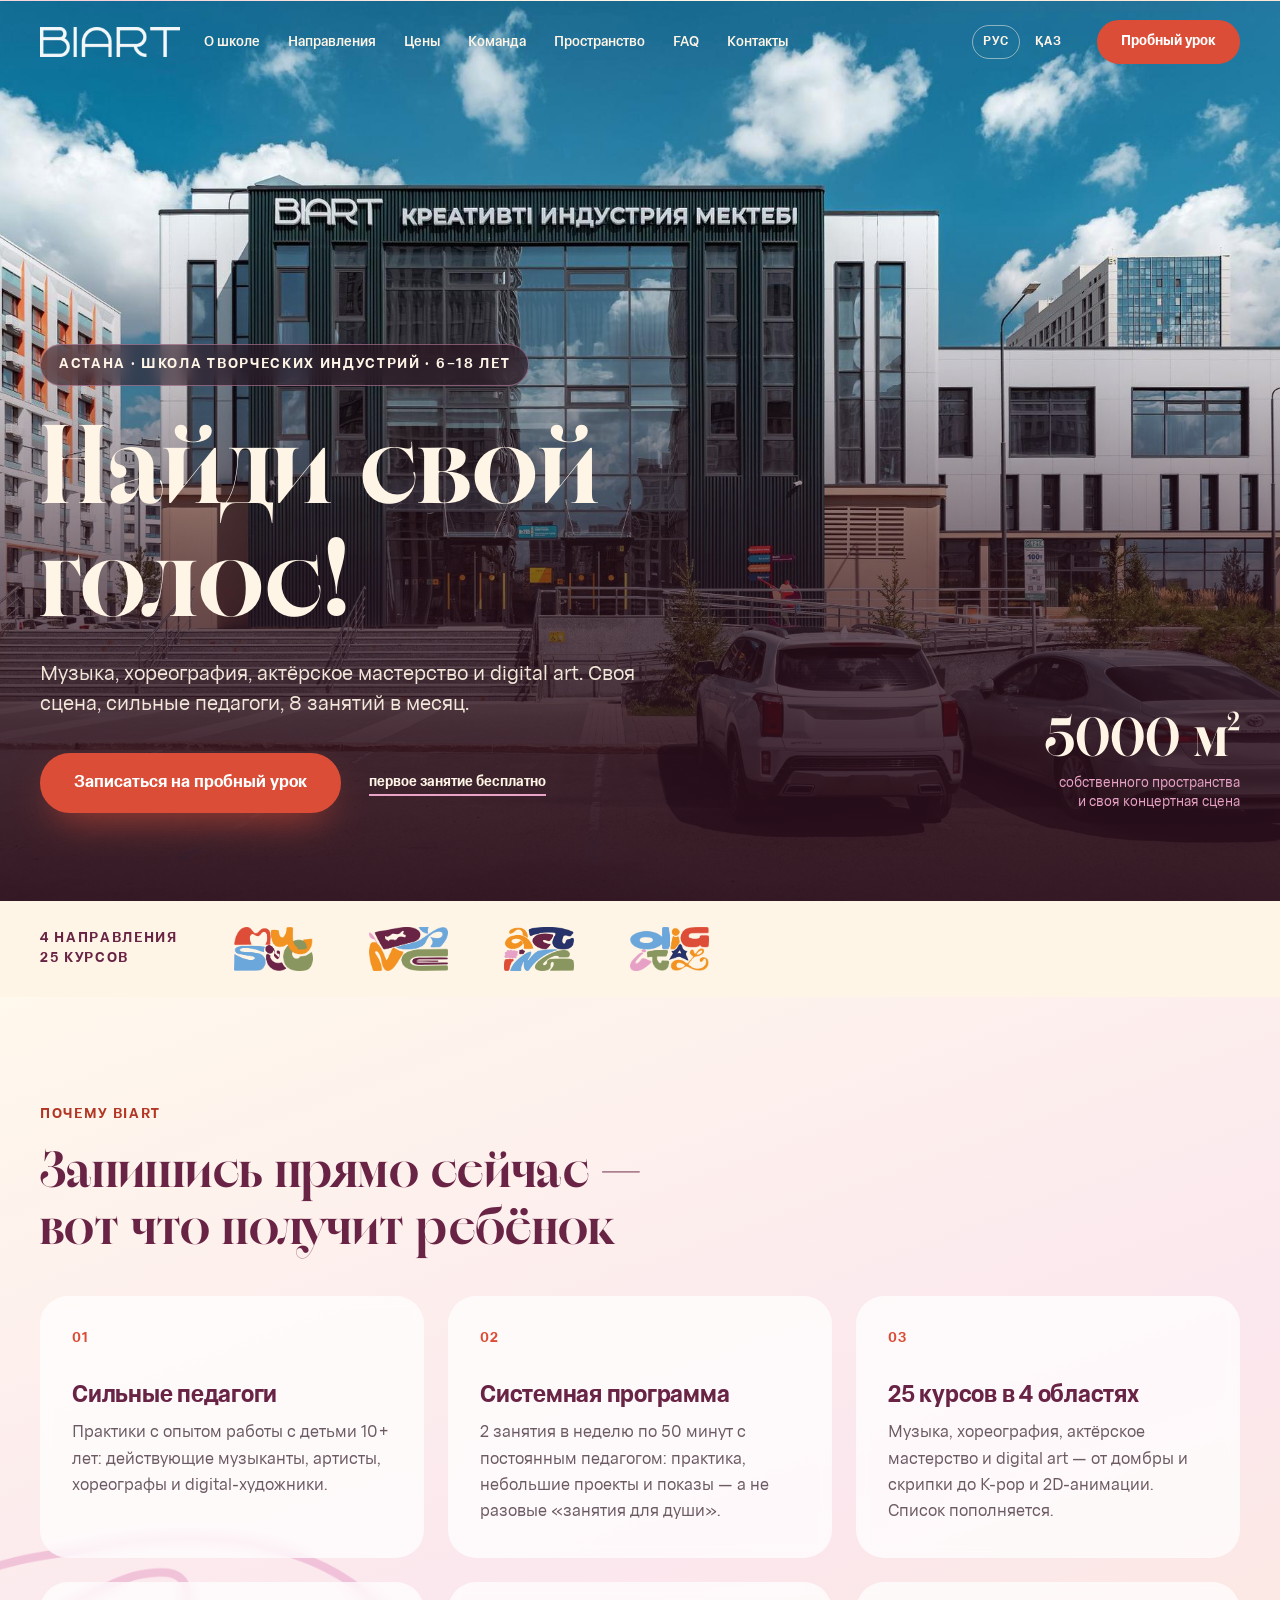
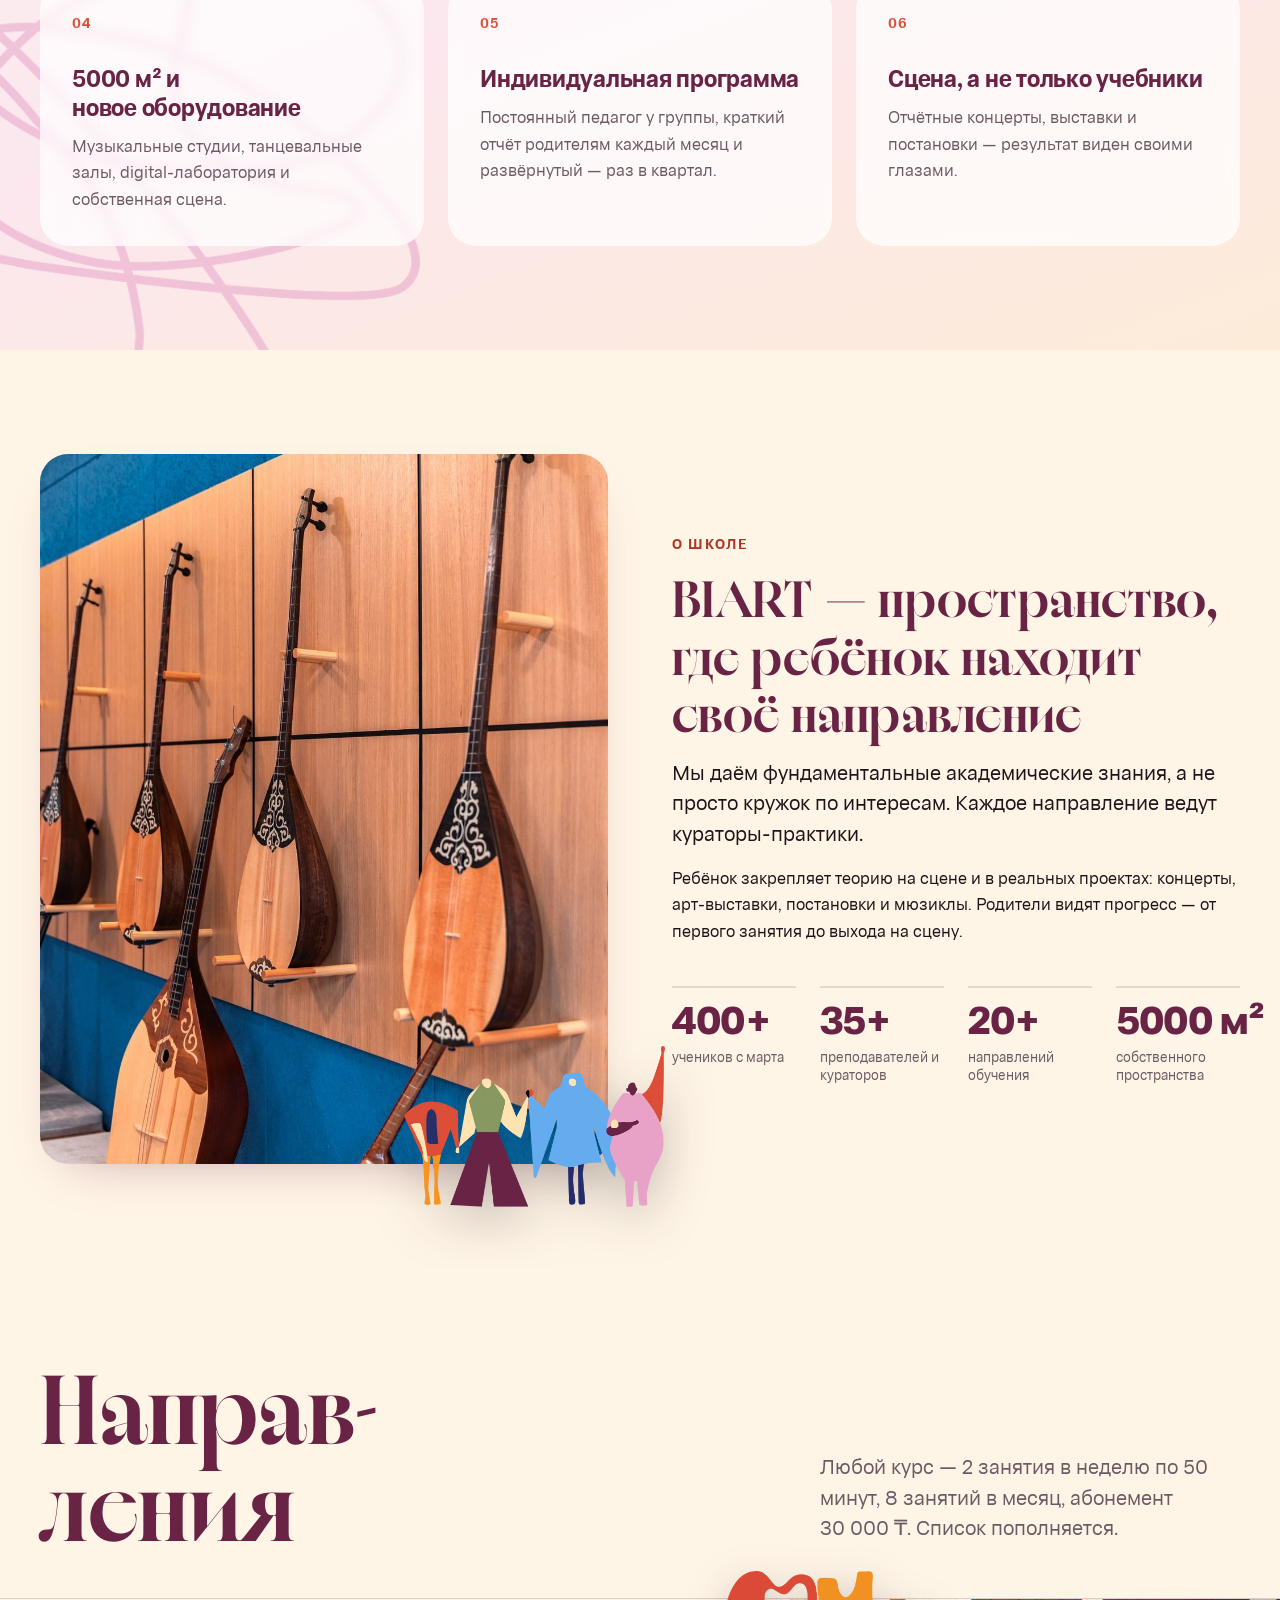
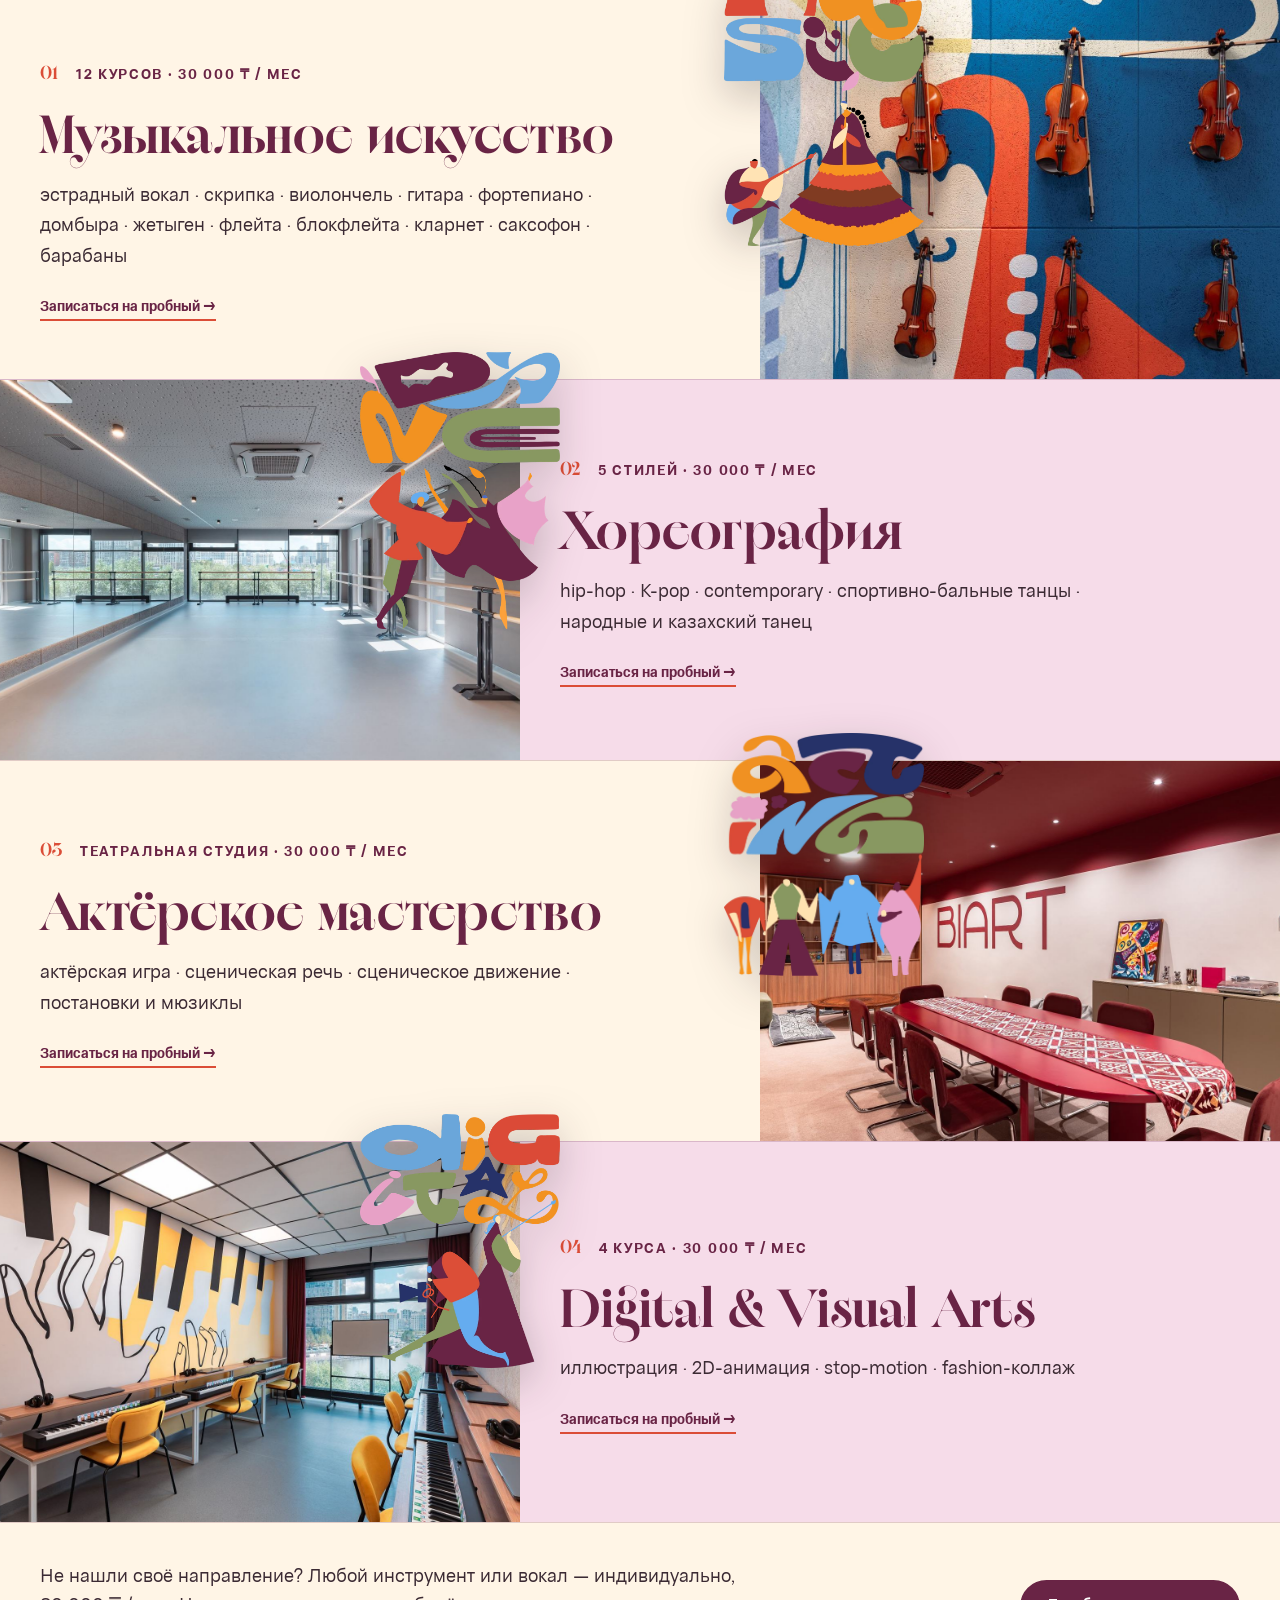
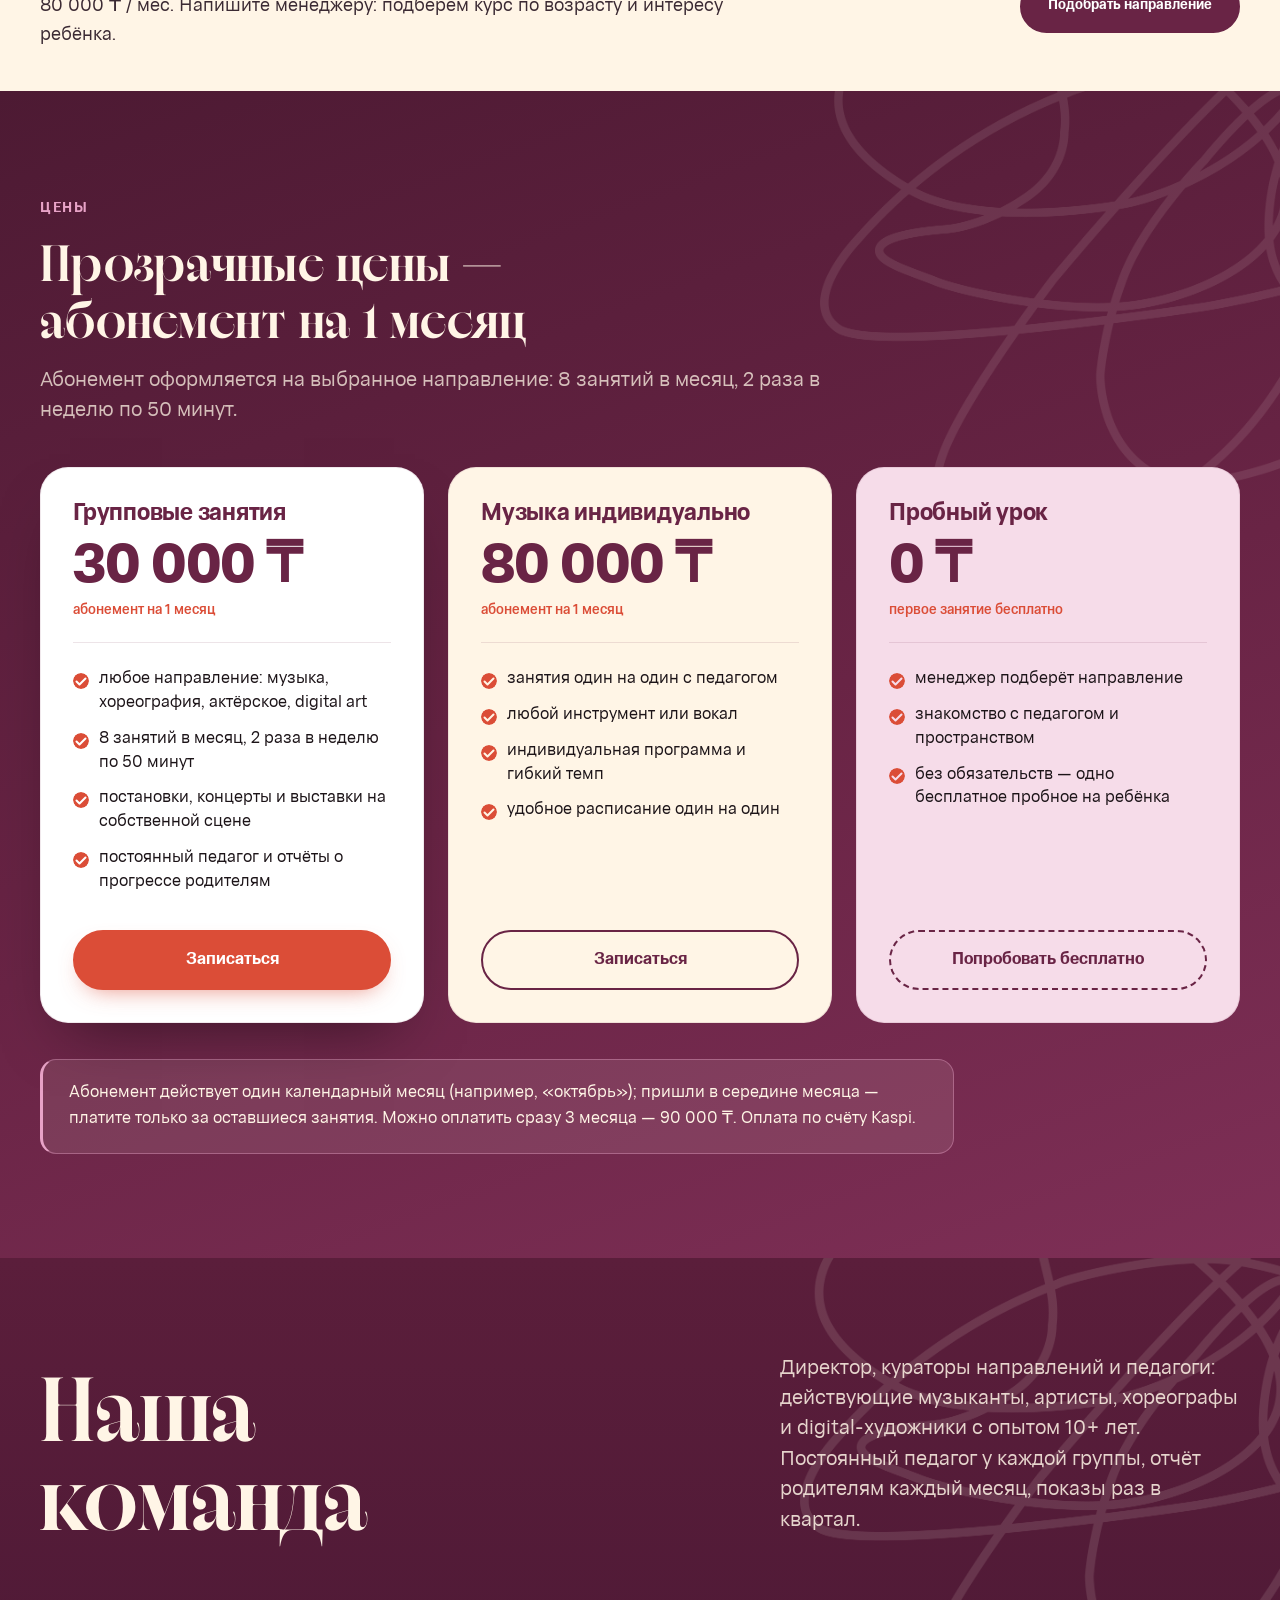
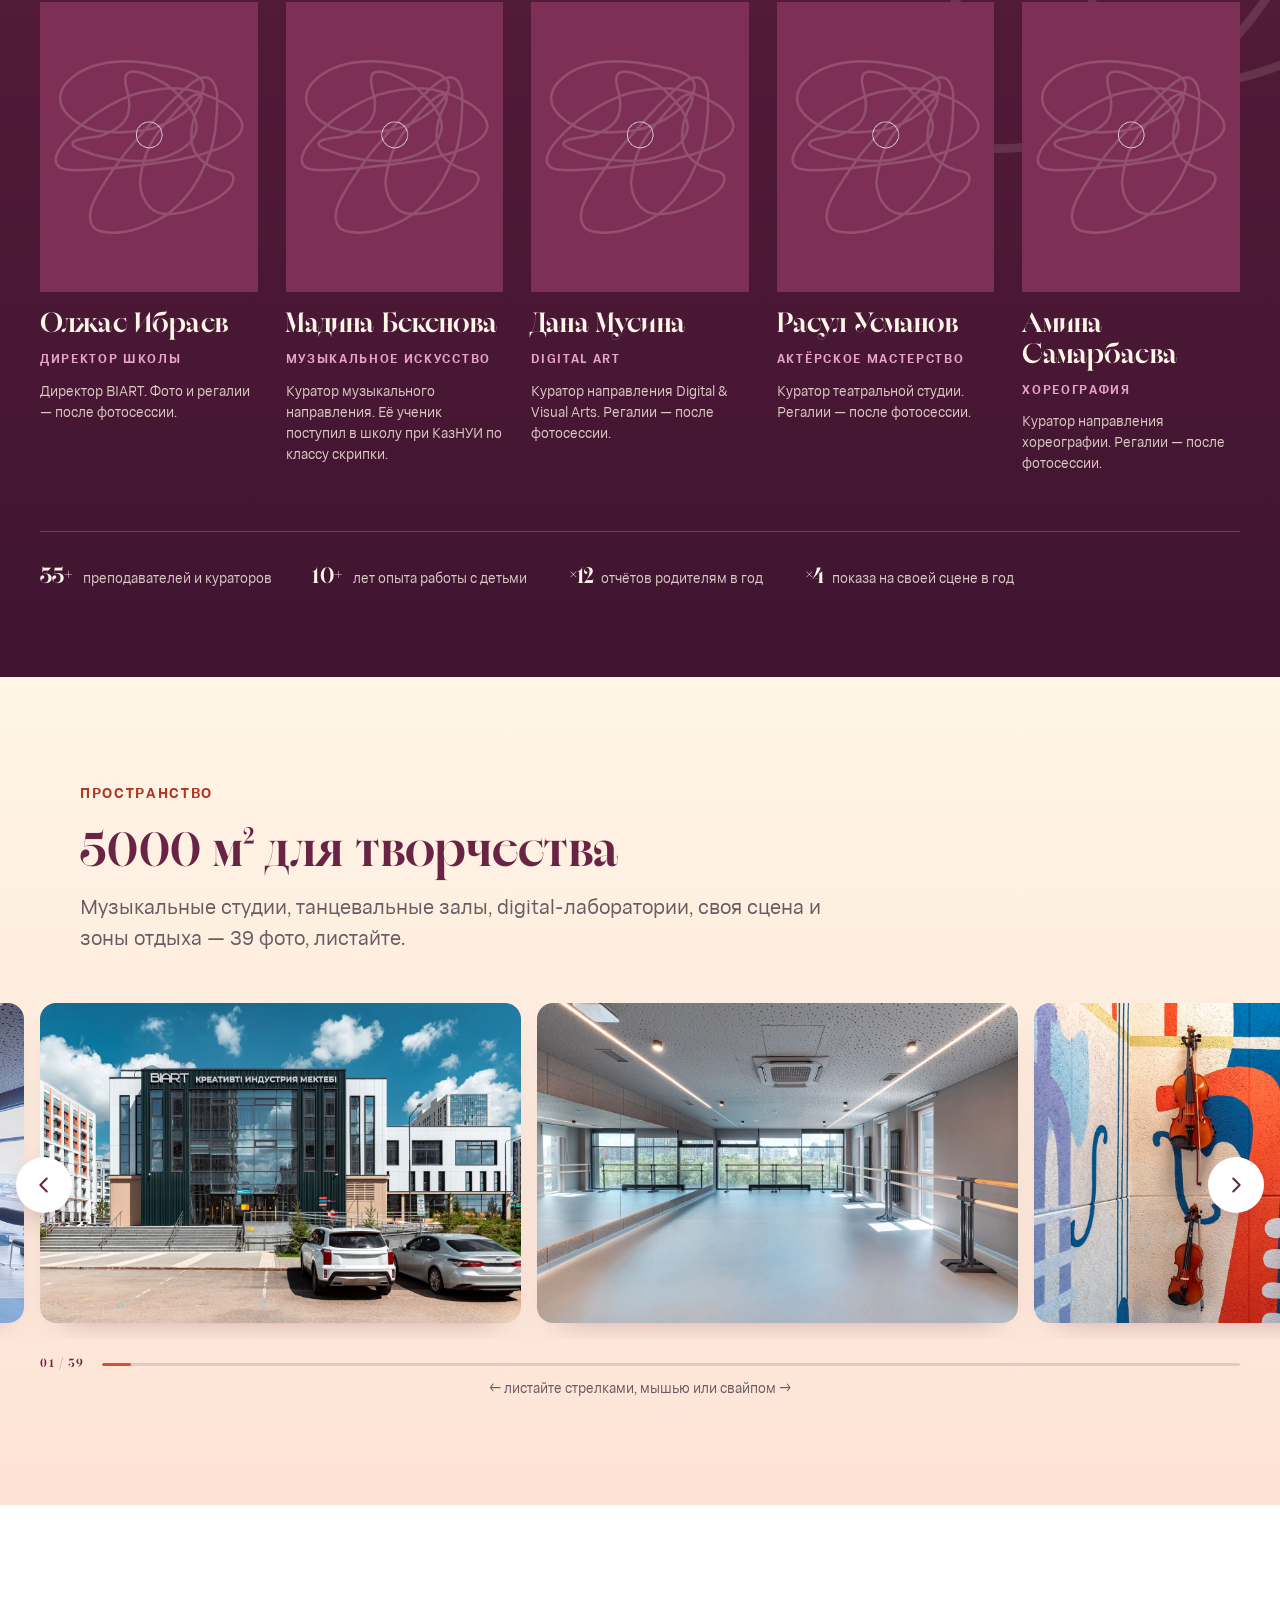
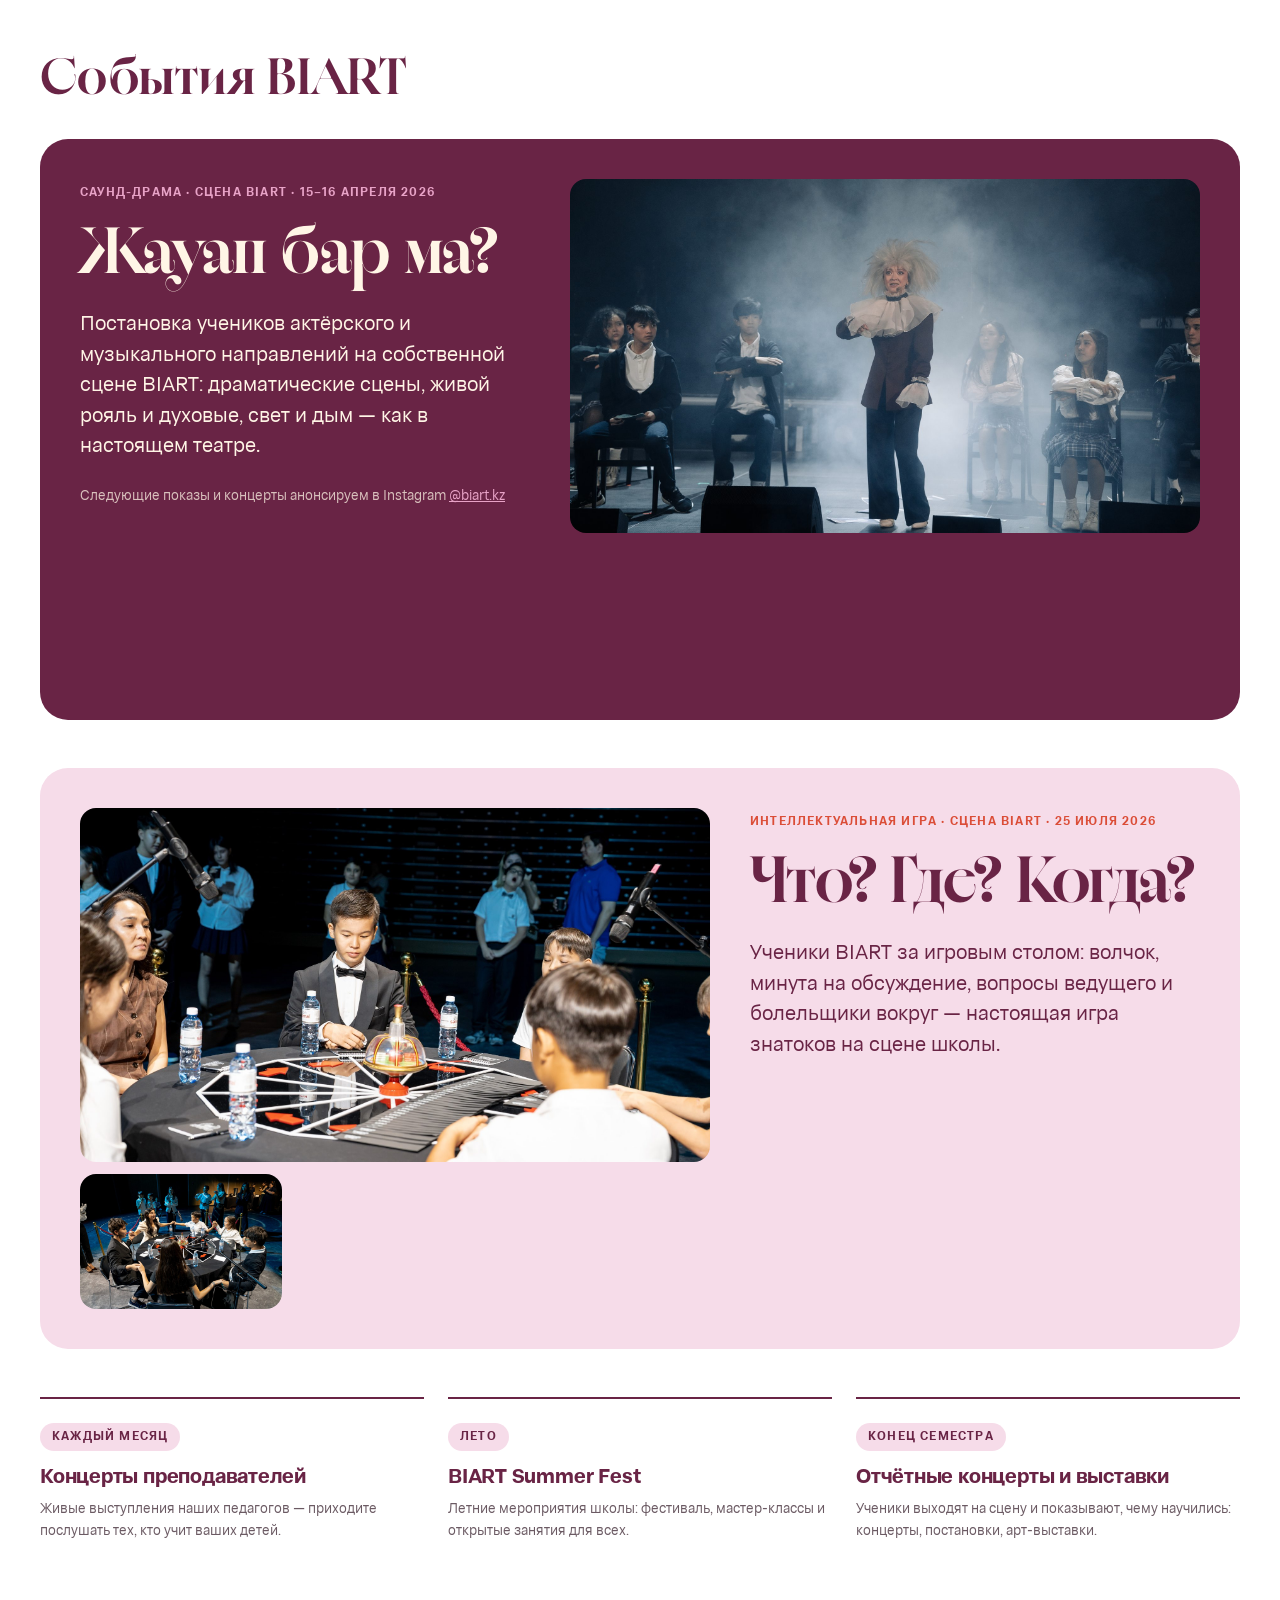
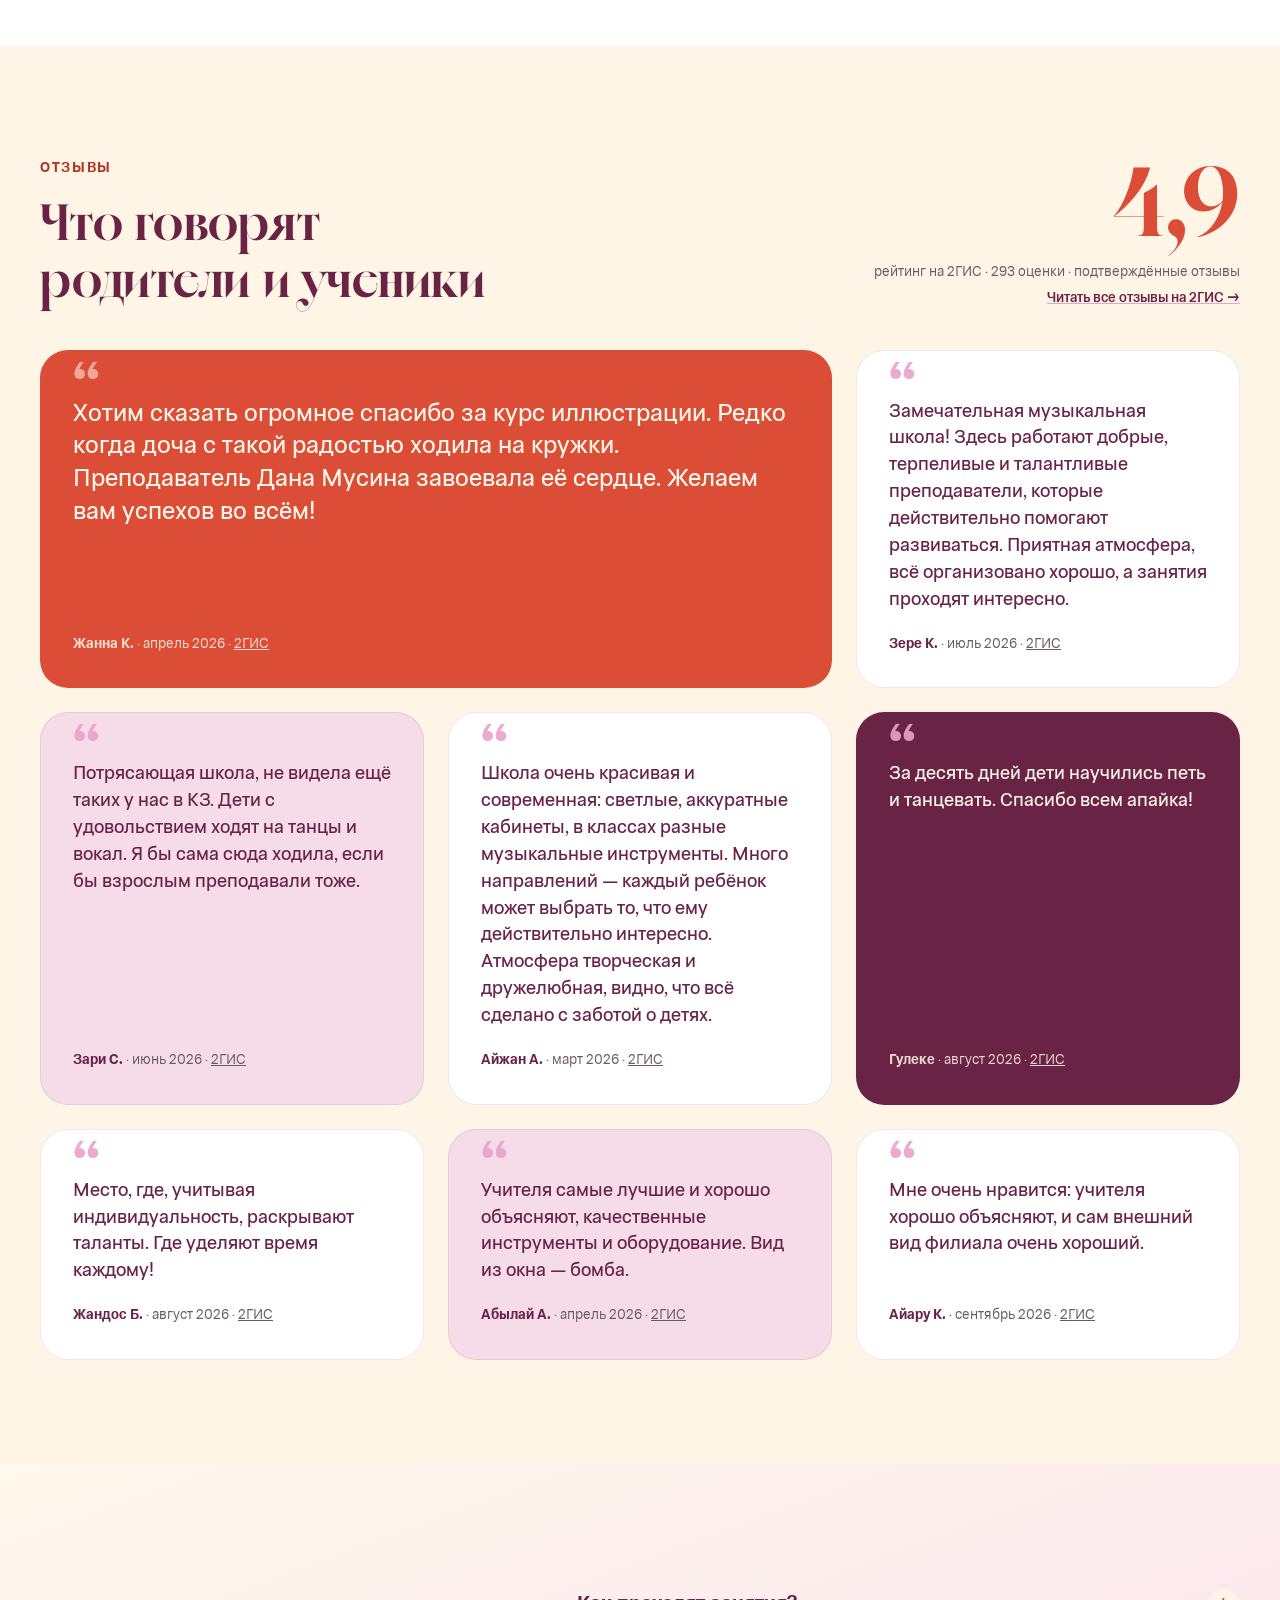
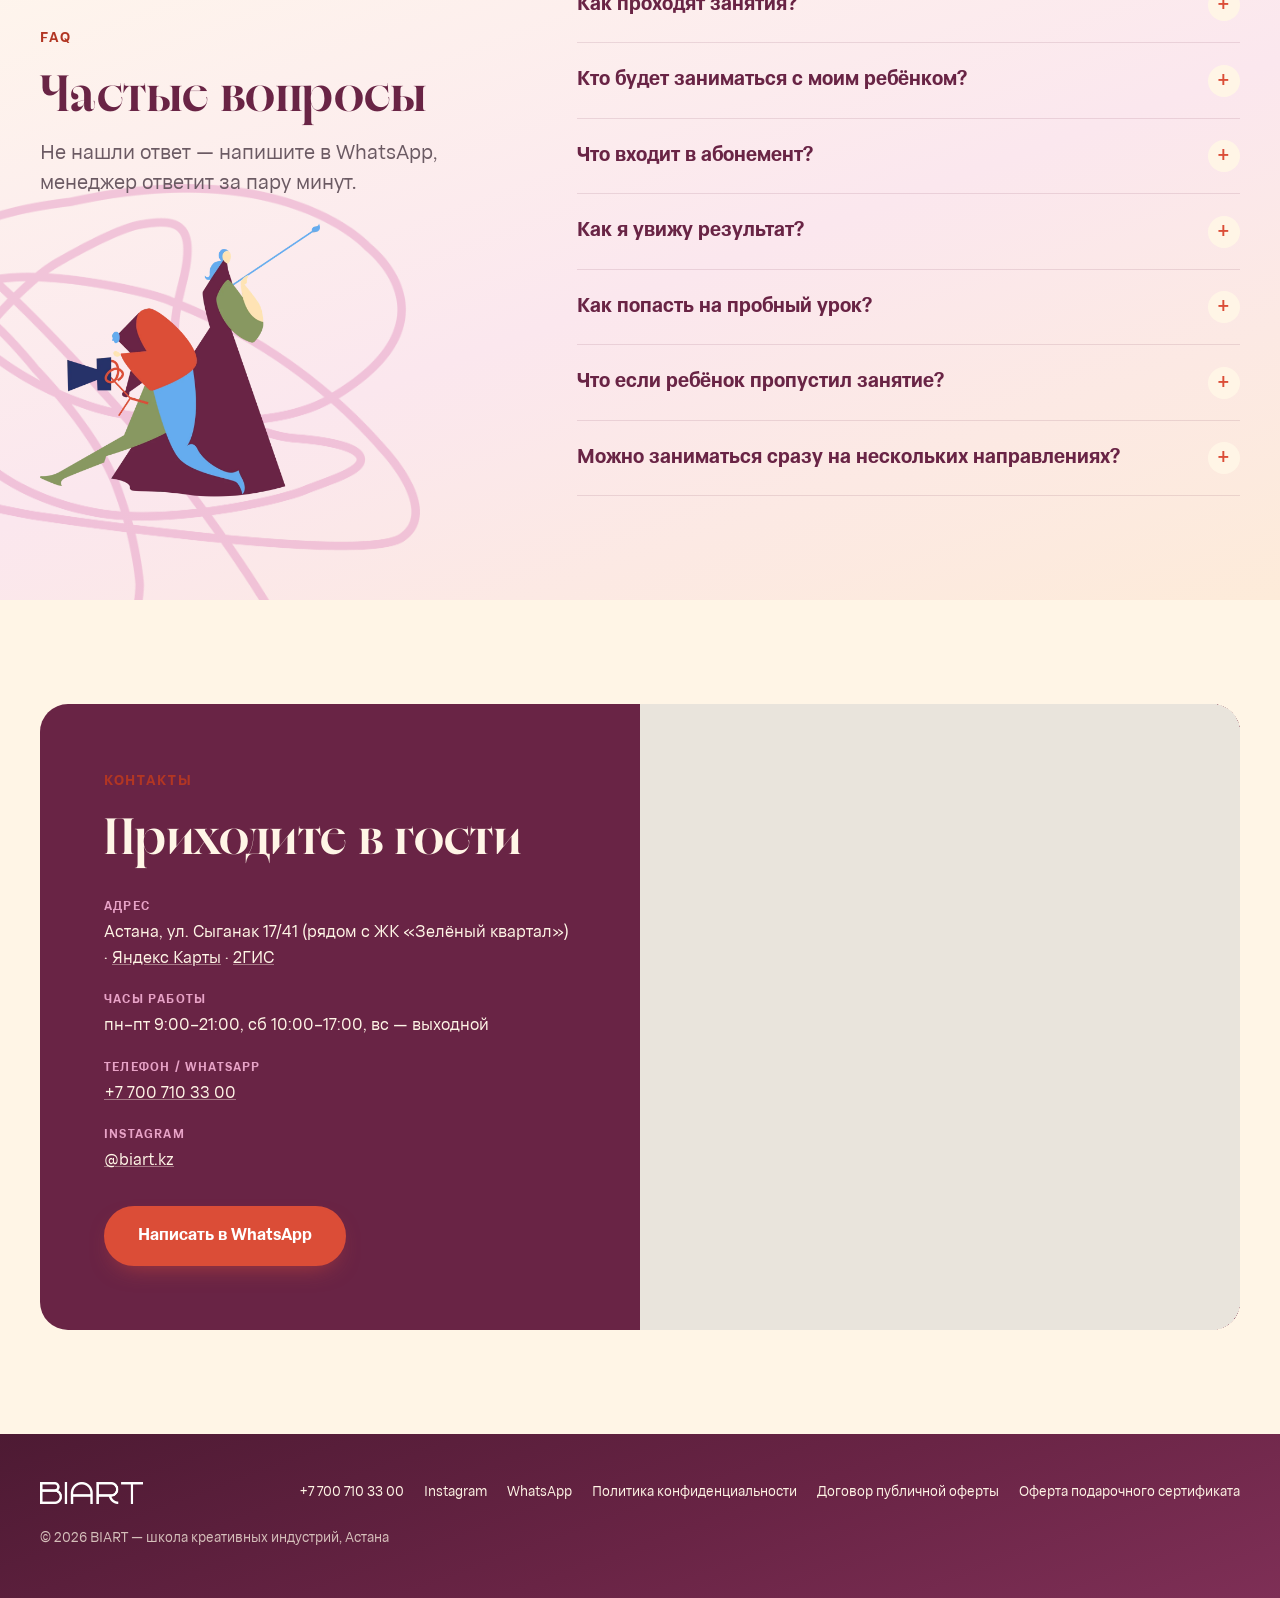
==== index.html @ 08d1674a "demo: политика конфиденциальности и оферта сертификата" ====
<!DOCTYPE html>
<html lang="ru-RU">
<head>
	<meta charset="UTF-8" />
	<meta name="viewport" content="width=device-width, initial-scale=1" />
<meta name='robots' content='max-image-preview:large' />



<title>BIART &#8212; Школа креативных индустрий в Астане</title>


<meta name="description" content="Школа творческих индустрий для детей 6–18 лет в Астане: музыка, хореография, актёрское мастерство, digital art. Сильные педагоги, своя сцена, 5000 м². Пробный урок бесплатно.">
<meta name="theme-color" content="#692445">



<meta property="og:type" content="website">
<meta property="og:site_name" content="BIART">
<meta property="og:locale" content="ru_RU">
<meta property="og:title" content="BIART — школа творческих индустрий в Астане">
<meta property="og:description" content="Школа творческих индустрий для детей 6–18 лет в Астане: музыка, хореография, актёрское мастерство, digital art. Сильные педагоги, своя сцена, 5000 м². Пробный урок бесплатно.">
<meta property="og:url" content="./">
<meta property="og:image" content="assets/img/og.jpg">
<meta property="og:image:width" content="1200">
<meta property="og:image:height" content="630">
<meta name="twitter:card" content="summary_large_image">
<link rel="icon" href="assets/img/favicon.ico" sizes="any">
<link rel="icon" type="image/png" sizes="32x32" href="assets/img/favicon-32.png">
<link rel="apple-touch-icon" sizes="180x180" href="assets/img/apple-touch-icon.png">

<style id="wp-img-auto-sizes-contain-inline-css">
img:is([sizes=auto i],[sizes^="auto," i]){contain-intrinsic-size:3000px 1500px}
/*# sourceURL=wp-img-auto-sizes-contain-inline-css */
</style>
<style id="wp-block-paragraph-inline-css">
/**
 * SCSS Variables.
 *
 * Please use variables from this sheet to ensure consistency across the UI.
 * Don't add to this sheet unless you're pretty sure the value will be reused in many places.
 * For example, don't add rules to this sheet that affect block visuals. It's purely for UI.
 */
/**
 * Colors
 */
/**
 * Fonts & basic variables.
 */
/**
 * Typography
 */
/**
 * Grid System.
 * https://make.wordpress.org/design/2019/10/31/proposal-a-consistent-spacing-system-for-wordpress/
 */
/**
 * Radius scale.
 */
/**
 * Elevation scale.
 */
/**
 * Dimensions.
 */
/**
 * Mobile specific styles
 */
/**
 * Editor styles.
 */
/**
 * Block & Editor UI.
 */
/**
 * Block paddings.
 */
/**
 * React Native specific.
 * These variables do not appear to be used anywhere else.
 */
.is-small-text {
  font-size: 0.875em;
}

.is-regular-text {
  font-size: 1em;
}

.is-large-text {
  font-size: 2.25em;
}

.is-larger-text {
  font-size: 3em;
}

.has-drop-cap:not(:focus)::first-letter {
  float: left;
  font-size: 8.4em;
  line-height: 0.68;
  font-weight: 100;
  margin: 0.05em 0.1em 0 0;
  text-transform: uppercase;
  font-style: normal;
}

body.rtl .has-drop-cap:not(:focus)::first-letter {
  float: initial;
  margin-left: 0.1em;
}

p.has-drop-cap.has-background {
  overflow: hidden;
}

:root :where(p.has-background) {
  padding: 1.25em 2.375em;
}

:where(p.has-text-color:not(.has-link-color)) a {
  color: inherit;
}

p.has-text-align-right[style*="writing-mode:vertical-rl"],
p.has-text-align-left[style*="writing-mode:vertical-lr"] {
  rotate: 180deg;
}
/*# sourceURL=./wp-includes/blocks/paragraph/style.css */
</style>

<style id="wp-block-image-theme-inline-css">
/**
 * Typography
 */
/**
 * SCSS Variables.
 *
 * Please use variables from this sheet to ensure consistency across the UI.
 * Don't add to this sheet unless you're pretty sure the value will be reused in many places.
 * For example, don't add rules to this sheet that affect block visuals. It's purely for UI.
 */
/**
 * Colors
 */
/**
 * Fonts & basic variables.
 */
/**
 * Typography
 */
/**
 * Grid System.
 * https://make.wordpress.org/design/2019/10/31/proposal-a-consistent-spacing-system-for-wordpress/
 */
/**
 * Radius scale.
 */
/**
 * Elevation scale.
 */
/**
 * Dimensions.
 */
/**
 * Mobile specific styles
 */
/**
 * Editor styles.
 */
/**
 * Block & Editor UI.
 */
/**
 * Block paddings.
 */
/**
 * React Native specific.
 * These variables do not appear to be used anywhere else.
 */
/**
 * Breakpoints & Media Queries
 */
/**
*  Converts a hex value into the rgb equivalent.
*
* @param {string} hex - the hexadecimal value to convert
* @return {string} comma separated rgb values
*/
/**
 * Long content fade mixin
 *
 * Creates a fading overlay to signify that the content is longer
 * than the space allows.
 */
/**
 * Breakpoint mixins
 */
/**
 * Focus styles.
 */
/**
 * Standard focus rings for the WordPress Design System.
 *
 * Apply `outset-ring__focus` inside the relevant pseudo-class at the call site,
 * e.g. `&:focus { @include outset-ring__focus(); }`.
 */
/**
 * Applies editor left position to the selector passed as argument
 */
/**
 * Styles that are reused verbatim in a few places
 */
/**
 * Allows users to opt-out of animations via OS-level preferences.
 */
/**
 * Reset default styles for JavaScript UI based pages.
 * This is a WP-admin agnostic reset
 */
/**
 * Reset the WP Admin page styles for Gutenberg-like pages.
 */
/**
 * Creates a checkerboard pattern background to indicate transparency.
 * @param {String} $size - The size of the squares in the checkerboard pattern. Default is 12px.
 */
:root :where(.wp-block-image figcaption) {
  color: #555;
  font-size: 13px;
  text-align: center;
}
.is-dark-theme :root :where(.wp-block-image figcaption) {
  color: rgba(255, 255, 255, 0.65);
}

.wp-block-image {
  margin: 0 0 1em 0;
}
/*# sourceURL=./wp-includes/blocks/image/theme.css */
</style>
<style id="wp-block-group-inline-css">
.wp-block-group {
  box-sizing: border-box;
}

:where(.wp-block-group.wp-block-group-is-layout-constrained) {
  position: relative;
}
/*# sourceURL=./wp-includes/blocks/group/style.css */
</style>
<style id="wp-block-group-theme-inline-css">
/**
 * SCSS Variables.
 *
 * Please use variables from this sheet to ensure consistency across the UI.
 * Don't add to this sheet unless you're pretty sure the value will be reused in many places.
 * For example, don't add rules to this sheet that affect block visuals. It's purely for UI.
 */
/**
 * Colors
 */
/**
 * Fonts & basic variables.
 */
/**
 * Typography
 */
/**
 * Grid System.
 * https://make.wordpress.org/design/2019/10/31/proposal-a-consistent-spacing-system-for-wordpress/
 */
/**
 * Radius scale.
 */
/**
 * Elevation scale.
 */
/**
 * Dimensions.
 */
/**
 * Mobile specific styles
 */
/**
 * Editor styles.
 */
/**
 * Block & Editor UI.
 */
/**
 * Block paddings.
 */
/**
 * React Native specific.
 * These variables do not appear to be used anywhere else.
 */
:where(.wp-block-group.has-background) {
  padding: 1.25em 2.375em;
}
/*# sourceURL=./wp-includes/blocks/group/theme.css */
</style>
<style id="wp-block-button-inline-css">
.wp-block-button__link {
  cursor: pointer;
  display: inline-block;
  text-align: center;
  word-break: break-word;
  box-sizing: border-box;
  height: 100%;
  align-content: center;
}
.wp-block-button__link.aligncenter {
  text-align: center;
}
.wp-block-button__link.alignright {
  /*rtl:ignore*/
  text-align: right;
}

:where(.wp-block-button__link) {
  box-shadow: none;
  text-decoration: none;
  border-radius: 9999px;
  padding: calc(0.667em + 2px) calc(1.333em + 2px);
}

.wp-block-button[style*=text-decoration] .wp-block-button__link {
  text-decoration: inherit;
}

.wp-block-buttons > .wp-block-button.has-custom-width {
  max-width: none;
}
.wp-block-buttons > .wp-block-button.has-custom-width .wp-block-button__link {
  width: 100%;
}
.wp-block-buttons > .wp-block-button.has-custom-font-size .wp-block-button__link {
  font-size: inherit;
}
.wp-block-buttons > .wp-block-button[class*=wp-block-button__width] {
  width: calc(var(--wp--block-button--width) * 1% - var(--wp--style--block-gap, 0.5em) * (1 - var(--wp--block-button--width) / 100));
}
.wp-block-buttons > .wp-block-button.wp-block-button__width-25 {
  width: calc(25% - var(--wp--style--block-gap, 0.5em) * 0.75);
}
.wp-block-buttons > .wp-block-button.wp-block-button__width-50 {
  width: calc(50% - var(--wp--style--block-gap, 0.5em) * 0.5);
}
.wp-block-buttons > .wp-block-button.wp-block-button__width-75 {
  width: calc(75% - var(--wp--style--block-gap, 0.5em) * 0.25);
}
.wp-block-buttons > .wp-block-button.wp-block-button__width-100 {
  width: 100%;
  flex-basis: 100%;
}

.wp-block-buttons.is-vertical > .wp-block-button[class*=wp-block-button__width] {
  width: calc(var(--wp--block-button--width) * 1%);
}
.wp-block-buttons.is-vertical > .wp-block-button.wp-block-button__width-25 {
  width: 25%;
}
.wp-block-buttons.is-vertical > .wp-block-button.wp-block-button__width-50 {
  width: 50%;
}
.wp-block-buttons.is-vertical > .wp-block-button.wp-block-button__width-75 {
  width: 75%;
}

.wp-block-button.is-style-squared,
.wp-block-button__link.wp-block-button.is-style-squared {
  border-radius: 0;
}

.wp-block-button.no-border-radius,
.wp-block-button__link.no-border-radius {
  border-radius: 0 !important;
}

:root :where(.wp-block-button.is-style-outline > .wp-block-button__link),
:root :where(.wp-block-button .wp-block-button__link.is-style-outline) {
  border: 2px solid currentColor;
  padding: 0.667em 1.333em;
}
:root :where(.wp-block-button.is-style-outline > .wp-block-button__link:not(.has-text-color)),
:root :where(.wp-block-button .wp-block-button__link.is-style-outline:not(.has-text-color)) {
  color: currentColor;
}
:root :where(.wp-block-button.is-style-outline > .wp-block-button__link:not(.has-background)),
:root :where(.wp-block-button .wp-block-button__link.is-style-outline:not(.has-background)) {
  background-color: transparent;
  background-image: none;
}
/*# sourceURL=./wp-includes/blocks/button/style.css */
</style>
<style id="wp-block-buttons-inline-css">
.wp-block-buttons {
  box-sizing: border-box;
}
.wp-block-buttons.is-vertical {
  flex-direction: column;
}
.wp-block-buttons.is-vertical > .wp-block-button:last-child {
  margin-bottom: 0;
}
.wp-block-buttons > .wp-block-button {
  display: inline-block;
  margin: 0;
}
.wp-block-buttons.is-content-justification-left {
  justify-content: flex-start;
}
.wp-block-buttons.is-content-justification-left.is-vertical {
  align-items: flex-start;
}
.wp-block-buttons.is-content-justification-center {
  justify-content: center;
}
.wp-block-buttons.is-content-justification-center.is-vertical {
  align-items: center;
}
.wp-block-buttons.is-content-justification-right {
  justify-content: flex-end;
}
.wp-block-buttons.is-content-justification-right.is-vertical {
  align-items: flex-end;
}
.wp-block-buttons.is-content-justification-space-between {
  justify-content: space-between;
}
.wp-block-buttons.aligncenter {
  text-align: center;
}
.wp-block-buttons {
  /* stylelint-disable @stylistic/indentation -- Disable the stylelint rule, otherwise this selector is ugly! */
}
.wp-block-buttons:not(.is-content-justification-space-between,
.is-content-justification-right,
.is-content-justification-left,
.is-content-justification-center) .wp-block-button.aligncenter {
  /* stylelint-enable @stylistic/indentation */
  margin-left: auto;
  margin-right: auto;
  width: 100%;
}
.wp-block-buttons[style*=text-decoration] .wp-block-button,
.wp-block-buttons[style*=text-decoration] .wp-block-button__link {
  text-decoration: inherit;
}
.wp-block-buttons.has-custom-font-size .wp-block-button__link {
  font-size: inherit;
}
.wp-block-buttons .wp-block-button__link {
  width: 100%;
}

.wp-block-button.aligncenter {
  text-align: center;
}
/*# sourceURL=./wp-includes/blocks/buttons/style.css */
</style>
<style id="wp-block-template-part-theme-inline-css">
/**
 * SCSS Variables.
 *
 * Please use variables from this sheet to ensure consistency across the UI.
 * Don't add to this sheet unless you're pretty sure the value will be reused in many places.
 * For example, don't add rules to this sheet that affect block visuals. It's purely for UI.
 */
/**
 * Colors
 */
/**
 * Fonts & basic variables.
 */
/**
 * Typography
 */
/**
 * Grid System.
 * https://make.wordpress.org/design/2019/10/31/proposal-a-consistent-spacing-system-for-wordpress/
 */
/**
 * Radius scale.
 */
/**
 * Elevation scale.
 */
/**
 * Dimensions.
 */
/**
 * Mobile specific styles
 */
/**
 * Editor styles.
 */
/**
 * Block & Editor UI.
 */
/**
 * Block paddings.
 */
/**
 * React Native specific.
 * These variables do not appear to be used anywhere else.
 */
:root :where(.wp-block-template-part.has-background) {
  padding: 1.25em 2.375em;
  margin-top: 0;
  margin-bottom: 0;
}
/*# sourceURL=./wp-includes/blocks/template-part/theme.css */
</style>
<style id="wp-block-heading-inline-css">
/**
 * SCSS Variables.
 *
 * Please use variables from this sheet to ensure consistency across the UI.
 * Don't add to this sheet unless you're pretty sure the value will be reused in many places.
 * For example, don't add rules to this sheet that affect block visuals. It's purely for UI.
 */
/**
 * Colors
 */
/**
 * Fonts & basic variables.
 */
/**
 * Typography
 */
/**
 * Grid System.
 * https://make.wordpress.org/design/2019/10/31/proposal-a-consistent-spacing-system-for-wordpress/
 */
/**
 * Radius scale.
 */
/**
 * Elevation scale.
 */
/**
 * Dimensions.
 */
/**
 * Mobile specific styles
 */
/**
 * Editor styles.
 */
/**
 * Block & Editor UI.
 */
/**
 * Block paddings.
 */
/**
 * React Native specific.
 * These variables do not appear to be used anywhere else.
 */
h1:where(.wp-block-heading).has-background,
h2:where(.wp-block-heading).has-background,
h3:where(.wp-block-heading).has-background,
h4:where(.wp-block-heading).has-background,
h5:where(.wp-block-heading).has-background,
h6:where(.wp-block-heading).has-background {
  padding: 1.25em 2.375em;
}
h1.has-text-align-right[style*=writing-mode]:where([style*=vertical-rl]), h1.has-text-align-left[style*=writing-mode]:where([style*=vertical-lr]),
h2.has-text-align-right[style*=writing-mode]:where([style*=vertical-rl]),
h2.has-text-align-left[style*=writing-mode]:where([style*=vertical-lr]),
h3.has-text-align-right[style*=writing-mode]:where([style*=vertical-rl]),
h3.has-text-align-left[style*=writing-mode]:where([style*=vertical-lr]),
h4.has-text-align-right[style*=writing-mode]:where([style*=vertical-rl]),
h4.has-text-align-left[style*=writing-mode]:where([style*=vertical-lr]),
h5.has-text-align-right[style*=writing-mode]:where([style*=vertical-rl]),
h5.has-text-align-left[style*=writing-mode]:where([style*=vertical-lr]),
h6.has-text-align-right[style*=writing-mode]:where([style*=vertical-rl]),
h6.has-text-align-left[style*=writing-mode]:where([style*=vertical-lr]) {
  rotate: 180deg;
}
/*# sourceURL=./wp-includes/blocks/heading/style.css */
</style>
<style id="wp-block-columns-inline-css">
/**
 * Breakpoints & Media Queries
 */
/**
 * Typography
 */
/**
 * SCSS Variables.
 *
 * Please use variables from this sheet to ensure consistency across the UI.
 * Don't add to this sheet unless you're pretty sure the value will be reused in many places.
 * For example, don't add rules to this sheet that affect block visuals. It's purely for UI.
 */
/**
 * Colors
 */
/**
 * Fonts & basic variables.
 */
/**
 * Typography
 */
/**
 * Grid System.
 * https://make.wordpress.org/design/2019/10/31/proposal-a-consistent-spacing-system-for-wordpress/
 */
/**
 * Radius scale.
 */
/**
 * Elevation scale.
 */
/**
 * Dimensions.
 */
/**
 * Mobile specific styles
 */
/**
 * Editor styles.
 */
/**
 * Block & Editor UI.
 */
/**
 * Block paddings.
 */
/**
 * React Native specific.
 * These variables do not appear to be used anywhere else.
 */
/**
*  Converts a hex value into the rgb equivalent.
*
* @param {string} hex - the hexadecimal value to convert
* @return {string} comma separated rgb values
*/
/**
 * Long content fade mixin
 *
 * Creates a fading overlay to signify that the content is longer
 * than the space allows.
 */
/**
 * Breakpoint mixins
 */
/**
 * Focus styles.
 */
/**
 * Standard focus rings for the WordPress Design System.
 *
 * Apply `outset-ring__focus` inside the relevant pseudo-class at the call site,
 * e.g. `&:focus { @include outset-ring__focus(); }`.
 */
/**
 * Applies editor left position to the selector passed as argument
 */
/**
 * Styles that are reused verbatim in a few places
 */
/**
 * Allows users to opt-out of animations via OS-level preferences.
 */
/**
 * Reset default styles for JavaScript UI based pages.
 * This is a WP-admin agnostic reset
 */
/**
 * Reset the WP Admin page styles for Gutenberg-like pages.
 */
/**
 * Creates a checkerboard pattern background to indicate transparency.
 * @param {String} $size - The size of the squares in the checkerboard pattern. Default is 12px.
 */
.wp-block-columns {
  display: flex;
  box-sizing: border-box;
  flex-wrap: wrap !important;
}
@media (min-width: 782px) {
  .wp-block-columns {
    flex-wrap: nowrap !important;
  }
}
.wp-block-columns {
  align-items: initial !important;
  /**
  * All Columns Alignment
  */
}
.wp-block-columns.are-vertically-aligned-top {
  align-items: flex-start;
}
.wp-block-columns.are-vertically-aligned-center {
  align-items: center;
}
.wp-block-columns.are-vertically-aligned-bottom {
  align-items: flex-end;
}
@media (max-width: 781px) {
  .wp-block-columns:not(.is-not-stacked-on-mobile) > .wp-block-column {
    flex-basis: 100% !important;
  }
}
@media (min-width: 782px) {
  .wp-block-columns:not(.is-not-stacked-on-mobile) > .wp-block-column {
    flex-basis: 0;
    flex-grow: 1;
  }
  .wp-block-columns:not(.is-not-stacked-on-mobile) > .wp-block-column[style*=flex-basis] {
    flex-grow: 0;
  }
}
.wp-block-columns.is-not-stacked-on-mobile {
  flex-wrap: nowrap !important;
}
.wp-block-columns.is-not-stacked-on-mobile > .wp-block-column {
  flex-basis: 0;
  flex-grow: 1;
}
.wp-block-columns.is-not-stacked-on-mobile > .wp-block-column[style*=flex-basis] {
  flex-grow: 0;
}

:where(.wp-block-columns) {
  margin-bottom: 1.75em;
}

:where(.wp-block-columns.has-background) {
  padding: 1.25em 2.375em;
}

.wp-block-column {
  flex-grow: 1;
  min-width: 0;
  word-break: break-word;
  overflow-wrap: break-word;
  /**
  * Individual Column Alignment
  */
}
.wp-block-column.is-vertically-aligned-top {
  align-self: flex-start;
}
.wp-block-column.is-vertically-aligned-center {
  align-self: center;
}
.wp-block-column.is-vertically-aligned-bottom {
  align-self: flex-end;
}
.wp-block-column.is-vertically-aligned-stretch {
  align-self: stretch;
}
.wp-block-column.is-vertically-aligned-top, .wp-block-column.is-vertically-aligned-center, .wp-block-column.is-vertically-aligned-bottom {
  width: 100%;
}
/*# sourceURL=./wp-includes/blocks/columns/style.css */
</style>
<style id="wp-block-details-inline-css">
.wp-block-details {
  box-sizing: border-box;
}

.wp-block-details summary {
  cursor: pointer;
}
/*# sourceURL=./wp-includes/blocks/details/style.css */
</style>
<style id="wp-block-embed-inline-css">
/**
 * Breakpoints & Media Queries
 */
/**
 * Typography
 */
/**
 * SCSS Variables.
 *
 * Please use variables from this sheet to ensure consistency across the UI.
 * Don't add to this sheet unless you're pretty sure the value will be reused in many places.
 * For example, don't add rules to this sheet that affect block visuals. It's purely for UI.
 */
/**
 * Colors
 */
/**
 * Fonts & basic variables.
 */
/**
 * Typography
 */
/**
 * Grid System.
 * https://make.wordpress.org/design/2019/10/31/proposal-a-consistent-spacing-system-for-wordpress/
 */
/**
 * Radius scale.
 */
/**
 * Elevation scale.
 */
/**
 * Dimensions.
 */
/**
 * Mobile specific styles
 */
/**
 * Editor styles.
 */
/**
 * Block & Editor UI.
 */
/**
 * Block paddings.
 */
/**
 * React Native specific.
 * These variables do not appear to be used anywhere else.
 */
/**
*  Converts a hex value into the rgb equivalent.
*
* @param {string} hex - the hexadecimal value to convert
* @return {string} comma separated rgb values
*/
/**
 * Long content fade mixin
 *
 * Creates a fading overlay to signify that the content is longer
 * than the space allows.
 */
/**
 * Breakpoint mixins
 */
/**
 * Focus styles.
 */
/**
 * Standard focus rings for the WordPress Design System.
 *
 * Apply `outset-ring__focus` inside the relevant pseudo-class at the call site,
 * e.g. `&:focus { @include outset-ring__focus(); }`.
 */
/**
 * Applies editor left position to the selector passed as argument
 */
/**
 * Styles that are reused verbatim in a few places
 */
/**
 * Allows users to opt-out of animations via OS-level preferences.
 */
/**
 * Reset default styles for JavaScript UI based pages.
 * This is a WP-admin agnostic reset
 */
/**
 * Reset the WP Admin page styles for Gutenberg-like pages.
 */
/**
 * Creates a checkerboard pattern background to indicate transparency.
 * @param {String} $size - The size of the squares in the checkerboard pattern. Default is 12px.
 */
.wp-block[data-align=left] > [data-type="core/embed"],
.wp-block[data-align=right] > [data-type="core/embed"],
.wp-block-embed.alignleft,
.wp-block-embed.alignright {
  max-width: 360px;
  width: 100%;
}
.wp-block[data-align=left] > [data-type="core/embed"] .wp-block-embed__wrapper,
.wp-block[data-align=right] > [data-type="core/embed"] .wp-block-embed__wrapper,
.wp-block-embed.alignleft .wp-block-embed__wrapper,
.wp-block-embed.alignright .wp-block-embed__wrapper {
  min-width: 280px;
}

.wp-block-cover .wp-block-embed {
  min-width: 320px;
  min-height: 240px;
}

.wp-block-group.is-layout-flex .wp-block-embed {
  flex: 1 1 0%;
  min-width: 0;
}

.wp-block-embed {
  overflow-wrap: break-word;
}
.wp-block-embed :where(figcaption) {
  margin-top: 0.5em;
  margin-bottom: 1em;
}
.wp-block-embed iframe {
  max-width: 100%;
}

.wp-block-embed__wrapper {
  position: relative;
}

.wp-embed-responsive .wp-has-aspect-ratio .wp-block-embed__wrapper::before {
  content: "";
  display: block;
  padding-top: 50%;
}
.wp-embed-responsive .wp-has-aspect-ratio iframe {
  position: absolute;
  top: 0;
  right: 0;
  bottom: 0;
  left: 0;
  height: 100%;
  width: 100%;
}

.wp-embed-responsive .wp-embed-aspect-21-9 .wp-block-embed__wrapper::before {
  padding-top: 42.85%;
}
.wp-embed-responsive .wp-embed-aspect-18-9 .wp-block-embed__wrapper::before {
  padding-top: 50%;
}
.wp-embed-responsive .wp-embed-aspect-16-9 .wp-block-embed__wrapper::before {
  padding-top: 56.25%;
}
.wp-embed-responsive .wp-embed-aspect-4-3 .wp-block-embed__wrapper::before {
  padding-top: 75%;
}
.wp-embed-responsive .wp-embed-aspect-1-1 .wp-block-embed__wrapper::before {
  padding-top: 100%;
}
.wp-embed-responsive .wp-embed-aspect-9-16 .wp-block-embed__wrapper::before {
  padding-top: 177.77%;
}
.wp-embed-responsive .wp-embed-aspect-1-2 .wp-block-embed__wrapper::before {
  padding-top: 200%;
}
/*# sourceURL=./wp-includes/blocks/embed/style.css */
</style>
<style id="wp-block-embed-theme-inline-css">
/**
 * Typography
 */
/**
 * SCSS Variables.
 *
 * Please use variables from this sheet to ensure consistency across the UI.
 * Don't add to this sheet unless you're pretty sure the value will be reused in many places.
 * For example, don't add rules to this sheet that affect block visuals. It's purely for UI.
 */
/**
 * Colors
 */
/**
 * Fonts & basic variables.
 */
/**
 * Typography
 */
/**
 * Grid System.
 * https://make.wordpress.org/design/2019/10/31/proposal-a-consistent-spacing-system-for-wordpress/
 */
/**
 * Radius scale.
 */
/**
 * Elevation scale.
 */
/**
 * Dimensions.
 */
/**
 * Mobile specific styles
 */
/**
 * Editor styles.
 */
/**
 * Block & Editor UI.
 */
/**
 * Block paddings.
 */
/**
 * React Native specific.
 * These variables do not appear to be used anywhere else.
 */
/**
 * Breakpoints & Media Queries
 */
/**
*  Converts a hex value into the rgb equivalent.
*
* @param {string} hex - the hexadecimal value to convert
* @return {string} comma separated rgb values
*/
/**
 * Long content fade mixin
 *
 * Creates a fading overlay to signify that the content is longer
 * than the space allows.
 */
/**
 * Breakpoint mixins
 */
/**
 * Focus styles.
 */
/**
 * Standard focus rings for the WordPress Design System.
 *
 * Apply `outset-ring__focus` inside the relevant pseudo-class at the call site,
 * e.g. `&:focus { @include outset-ring__focus(); }`.
 */
/**
 * Applies editor left position to the selector passed as argument
 */
/**
 * Styles that are reused verbatim in a few places
 */
/**
 * Allows users to opt-out of animations via OS-level preferences.
 */
/**
 * Reset default styles for JavaScript UI based pages.
 * This is a WP-admin agnostic reset
 */
/**
 * Reset the WP Admin page styles for Gutenberg-like pages.
 */
/**
 * Creates a checkerboard pattern background to indicate transparency.
 * @param {String} $size - The size of the squares in the checkerboard pattern. Default is 12px.
 */
.wp-block-embed :where(figcaption) {
  color: #555;
  font-size: 13px;
  text-align: center;
}
.is-dark-theme .wp-block-embed :where(figcaption) {
  color: rgba(255, 255, 255, 0.65);
}

.wp-block-embed {
  margin: 0 0 1em 0;
}
/*# sourceURL=./wp-includes/blocks/embed/theme.css */
</style>
<style id="wp-block-post-content-inline-css">
.wp-block-post-content {
  display: flow-root;
}
/*# sourceURL=./wp-includes/blocks/post-content/style.css */
</style>
<style id="wp-block-library-inline-css">
/**
 * Colors
 */
/**
 * Typography
 */
/**
 * SCSS Variables.
 *
 * Please use variables from this sheet to ensure consistency across the UI.
 * Don't add to this sheet unless you're pretty sure the value will be reused in many places.
 * For example, don't add rules to this sheet that affect block visuals. It's purely for UI.
 */
/**
 * Fonts & basic variables.
 */
/**
 * Typography
 */
/**
 * Grid System.
 * https://make.wordpress.org/design/2019/10/31/proposal-a-consistent-spacing-system-for-wordpress/
 */
/**
 * Radius scale.
 */
/**
 * Elevation scale.
 */
/**
 * Dimensions.
 */
/**
 * Mobile specific styles
 */
/**
 * Editor styles.
 */
/**
 * Block & Editor UI.
 */
/**
 * Block paddings.
 */
/**
 * React Native specific.
 * These variables do not appear to be used anywhere else.
 */
/**
 * Breakpoints & Media Queries
 */
/**
*  Converts a hex value into the rgb equivalent.
*
* @param {string} hex - the hexadecimal value to convert
* @return {string} comma separated rgb values
*/
/**
 * Long content fade mixin
 *
 * Creates a fading overlay to signify that the content is longer
 * than the space allows.
 */
/**
 * Breakpoint mixins
 */
/**
 * Focus styles.
 */
/**
 * Standard focus rings for the WordPress Design System.
 *
 * Apply `outset-ring__focus` inside the relevant pseudo-class at the call site,
 * e.g. `&:focus { @include outset-ring__focus(); }`.
 */
/**
 * Applies editor left position to the selector passed as argument
 */
/**
 * Styles that are reused verbatim in a few places
 */
/**
 * Allows users to opt-out of animations via OS-level preferences.
 */
/**
 * Reset default styles for JavaScript UI based pages.
 * This is a WP-admin agnostic reset
 */
/**
 * Reset the WP Admin page styles for Gutenberg-like pages.
 */
/**
 * Creates a checkerboard pattern background to indicate transparency.
 * @param {String} $size - The size of the squares in the checkerboard pattern. Default is 12px.
 */
:root {
  --wp-block-synced-color: #7a00df;
  --wp-block-synced-color--rgb: 122, 0, 223;
  --wp-bound-block-color: var(--wp-block-synced-color);
  --wp-editor-canvas-background: #ddd;
  --wp-admin-theme-color: #007cba;
  --wp-admin-theme-color--rgb: 0, 124, 186;
  --wp-admin-theme-color-darker-10: rgb(0, 107, 160.5);
  --wp-admin-theme-color-darker-10--rgb: 0, 107, 160.5;
  --wp-admin-theme-color-darker-20: #005a87;
  --wp-admin-theme-color-darker-20--rgb: 0, 90, 135;
  --wp-admin-border-width-focus: 2px;
}
@media (min-resolution: 192dpi) {
  :root {
    --wp-admin-border-width-focus: 1.5px;
  }
}

/**
 * Element styles.
 */
.wp-element-button {
  cursor: pointer;
}

:root .has-very-light-gray-background-color {
  background-color: #eee;
}
:root .has-very-dark-gray-background-color {
  background-color: #313131;
}
:root .has-very-light-gray-color {
  color: #eee;
}
:root .has-very-dark-gray-color {
  color: #313131;
}
:root {
  /* stylelint-disable @stylistic/function-comma-space-after -- We can not use spacing because of WP multi site kses rule. */
}
:root .has-vivid-green-cyan-to-vivid-cyan-blue-gradient-background {
  background: linear-gradient(135deg, rgb(0, 208, 132) 0%, rgb(6, 147, 227) 100%);
}
:root .has-purple-crush-gradient-background {
  background: linear-gradient(135deg, rgb(52, 226, 228) 0%, rgb(71, 33, 251) 50%, rgb(171, 29, 254) 100%);
}
:root .has-hazy-dawn-gradient-background {
  background: linear-gradient(135deg, rgb(250, 172, 168) 0%, rgb(218, 208, 236) 100%);
}
:root .has-subdued-olive-gradient-background {
  background: linear-gradient(135deg, rgb(250, 250, 225) 0%, rgb(103, 166, 113) 100%);
}
:root .has-atomic-cream-gradient-background {
  background: linear-gradient(135deg, rgb(253, 215, 154) 0%, rgb(0, 74, 89) 100%);
}
:root .has-nightshade-gradient-background {
  background: linear-gradient(135deg, rgb(51, 9, 104) 0%, rgb(49, 205, 207) 100%);
}
:root .has-midnight-gradient-background {
  background: linear-gradient(135deg, rgb(2, 3, 129) 0%, rgb(40, 116, 252) 100%);
}
:root {
  /* stylelint-enable @stylistic/function-comma-space-after */
  --wp--preset--font-size--normal: 16px;
  --wp--preset--font-size--huge: 42px;
}

.has-regular-font-size {
  font-size: 1em;
}

.has-larger-font-size {
  font-size: 2.625em;
}

.has-normal-font-size {
  font-size: var(--wp--preset--font-size--normal);
}

.has-huge-font-size {
  font-size: var(--wp--preset--font-size--huge);
}

:root .has-text-align-center {
  text-align: center;
}

:root .has-text-align-left {
  /*rtl:ignore*/
  text-align: left;
}

:root .has-text-align-right {
  /*rtl:ignore*/
  text-align: right;
}

.has-fit-text {
  white-space: nowrap !important;
}

#end-resizable-editor-section {
  display: none;
}

.aligncenter {
  clear: both;
}

.items-justified-left {
  justify-content: flex-start;
}

.items-justified-center {
  justify-content: center;
}

.items-justified-right {
  justify-content: flex-end;
}

.items-justified-space-between {
  justify-content: space-between;
}

.screen-reader-text {
  border: 0;
  clip-path: inset(50%);
  height: 1px;
  margin: -1px;
  overflow: hidden;
  padding: 0;
  position: absolute;
  width: 1px;
  word-wrap: normal !important;
  word-break: normal !important;
}

.screen-reader-text:focus {
  background-color: #ddd;
  clip-path: none;
  color: #444;
  display: block;
  font-size: 1em;
  height: auto;
  left: 5px;
  line-height: normal;
  padding: 15px 23px 14px;
  text-decoration: none;
  top: 5px;
  width: auto;
  z-index: 100000;
}

/**
 * The following provide a simple means of applying a default border style when
 * a user first makes a selection in the border block support panel.
 * This prevents issues such as where the user could set a border width
 * and see no border due there being no border style set.
 *
 * This is intended to be removed once intelligent defaults can be set while
 * making border selections via the block support.
 *
 * See: https://github.com/WordPress/gutenberg/pull/33743
 */
html :where(.has-border-color) {
  border-style: solid;
}

html :where([style^=border-color],
[style*=";border-color"],
[style*="; border-color"]) {
  border-style: solid;
}

html :where([style^=border-top-color],
[style*=";border-top-color"],
[style*="; border-top-color"]) {
  border-top-style: solid;
}

html :where([style^=border-right-color],
[style*=";border-right-color"],
[style*="; border-right-color"]) {
  /*rtl:ignore*/
  border-right-style: solid;
}

html :where([style^=border-bottom-color],
[style*=";border-bottom-color"],
[style*="; border-bottom-color"]) {
  border-bottom-style: solid;
}

html :where([style^=border-left-color],
[style*=";border-left-color"],
[style*="; border-left-color"]) {
  /*rtl:ignore*/
  border-left-style: solid;
}

html :where([style^=border-width],
[style*=";border-width"],
[style*="; border-width"]) {
  border-style: solid;
}

html :where([style^=border-top-width],
[style*=";border-top-width"],
[style*="; border-top-width"]) {
  border-top-style: solid;
}

html :where([style^=border-right-width],
[style*=";border-right-width"],
[style*="; border-right-width"]) {
  /*rtl:ignore*/
  border-right-style: solid;
}

html :where([style^=border-bottom-width],
[style*=";border-bottom-width"],
[style*="; border-bottom-width"]) {
  border-bottom-style: solid;
}

html :where([style^=border-left-width],
[style*=";border-left-width"],
[style*="; border-left-width"]) {
  /*rtl:ignore*/
  border-left-style: solid;
}

/**
 * Provide baseline responsiveness for images.
 */
html :where(img[class*=wp-image-]) {
  height: auto;
  max-width: 100%;
}

/**
 * Reset user agent styles for figure element margins.
 */
:where(figure) {
  margin: 0 0 1em 0;
}

html :where(.is-position-sticky) {
  --wp-admin--admin-bar--position-offset: var(--wp-admin--admin-bar--height, 0px);
}

@media screen and (max-width: 600px) {
  html :where(.is-position-sticky) {
    --wp-admin--admin-bar--position-offset: 0px;
  }
}
/*# sourceURL=/wp-includes/css/dist/block-library/common.css */
</style>
<style id="global-styles-inline-css">
:root{--wp--preset--aspect-ratio--square: 1;--wp--preset--aspect-ratio--4-3: 4/3;--wp--preset--aspect-ratio--3-4: 3/4;--wp--preset--aspect-ratio--3-2: 3/2;--wp--preset--aspect-ratio--2-3: 2/3;--wp--preset--aspect-ratio--16-9: 16/9;--wp--preset--aspect-ratio--9-16: 9/16;--wp--preset--color--black: #000000;--wp--preset--color--cyan-bluish-gray: #abb8c3;--wp--preset--color--white: #ffffff;--wp--preset--color--pale-pink: #f78da7;--wp--preset--color--vivid-red: #cf2e2e;--wp--preset--color--luminous-vivid-orange: #ff6900;--wp--preset--color--luminous-vivid-amber: #fcb900;--wp--preset--color--light-green-cyan: #7bdcb5;--wp--preset--color--vivid-green-cyan: #00d084;--wp--preset--color--pale-cyan-blue: #8ed1fc;--wp--preset--color--vivid-cyan-blue: #0693e3;--wp--preset--color--vivid-purple: #9b51e0;--wp--preset--color--bordeaux: #692445;--wp--preset--color--vermilion: #db4d37;--wp--preset--color--pink: #e8a3c7;--wp--preset--color--cream: #fff5e6;--wp--preset--color--gray: #f2f2f2;--wp--preset--gradient--vivid-cyan-blue-to-vivid-purple: linear-gradient(135deg,rgb(6,147,227) 0%,rgb(155,81,224) 100%);--wp--preset--gradient--light-green-cyan-to-vivid-green-cyan: linear-gradient(135deg,rgb(122,220,180) 0%,rgb(0,208,130) 100%);--wp--preset--gradient--luminous-vivid-amber-to-luminous-vivid-orange: linear-gradient(135deg,rgb(252,185,0) 0%,rgb(255,105,0) 100%);--wp--preset--gradient--luminous-vivid-orange-to-vivid-red: linear-gradient(135deg,rgb(255,105,0) 0%,rgb(207,46,46) 100%);--wp--preset--gradient--very-light-gray-to-cyan-bluish-gray: linear-gradient(135deg,rgb(238,238,238) 0%,rgb(169,184,195) 100%);--wp--preset--gradient--cool-to-warm-spectrum: linear-gradient(135deg,rgb(74,234,220) 0%,rgb(151,120,209) 20%,rgb(207,42,186) 40%,rgb(238,44,130) 60%,rgb(251,105,98) 80%,rgb(254,248,76) 100%);--wp--preset--gradient--blush-light-purple: linear-gradient(135deg,rgb(255,206,236) 0%,rgb(152,150,240) 100%);--wp--preset--gradient--blush-bordeaux: linear-gradient(135deg,rgb(254,205,165) 0%,rgb(254,45,45) 50%,rgb(107,0,62) 100%);--wp--preset--gradient--luminous-dusk: linear-gradient(135deg,rgb(255,203,112) 0%,rgb(199,81,192) 50%,rgb(65,88,208) 100%);--wp--preset--gradient--pale-ocean: linear-gradient(135deg,rgb(255,245,203) 0%,rgb(182,227,212) 50%,rgb(51,167,181) 100%);--wp--preset--gradient--electric-grass: linear-gradient(135deg,rgb(202,248,128) 0%,rgb(113,206,126) 100%);--wp--preset--gradient--midnight: linear-gradient(135deg,rgb(2,3,129) 0%,rgb(40,116,252) 100%);--wp--preset--font-size--small: var(--fs-small);--wp--preset--font-size--medium: var(--fs-body);--wp--preset--font-size--large: var(--fs-h3);--wp--preset--font-size--x-large: var(--fs-h2);--wp--preset--font-size--huge: var(--fs-h1);--wp--preset--font-family--display: "CoFo Raffine", "Times New Roman", serif;--wp--preset--font-family--body: "Adapter", "Segoe UI", Arial, sans-serif;--wp--preset--spacing--20: 0.44rem;--wp--preset--spacing--30: 0.67rem;--wp--preset--spacing--40: 1rem;--wp--preset--spacing--50: 1.5rem;--wp--preset--spacing--60: 2.25rem;--wp--preset--spacing--70: 3.38rem;--wp--preset--spacing--80: 5.06rem;--wp--preset--shadow--natural: 6px 6px 9px rgba(0, 0, 0, 0.2);--wp--preset--shadow--deep: 12px 12px 50px rgba(0, 0, 0, 0.4);--wp--preset--shadow--sharp: 6px 6px 0px rgba(0, 0, 0, 0.2);--wp--preset--shadow--outlined: 6px 6px 0px -3px rgb(255, 255, 255), 6px 6px rgb(0, 0, 0);--wp--preset--shadow--crisp: 6px 6px 0px rgb(0, 0, 0);}.wp-block-button{--wp--preset--dimension--25: 25%;--wp--preset--dimension--50: 50%;--wp--preset--dimension--75: 75%;--wp--preset--dimension--100: 100%;}:root { --wp--style--global--content-size: 1200px;--wp--style--global--wide-size: 1400px; }:where(body) { margin: 0; }.wp-site-blocks > .alignleft { float: left; margin-right: 2em; }.wp-site-blocks > .alignright { float: right; margin-left: 2em; }.wp-site-blocks > .aligncenter { justify-content: center; margin-left: auto; margin-right: auto; }:where(.wp-site-blocks) > * { margin-block-start: 0; margin-block-end: 0; }:where(.wp-site-blocks) > :first-child { margin-block-start: 0; }:where(.wp-site-blocks) > :last-child { margin-block-end: 0; }:root { --wp--style--block-gap: 0; }:root :where(.is-layout-flow) > :first-child{margin-block-start: 0;}:root :where(.is-layout-flow) > :last-child{margin-block-end: 0;}:root :where(.is-layout-flow) > *{margin-block-start: 0;margin-block-end: 0;}:root :where(.is-layout-constrained) > :first-child{margin-block-start: 0;}:root :where(.is-layout-constrained) > :last-child{margin-block-end: 0;}:root :where(.is-layout-constrained) > *{margin-block-start: 0;margin-block-end: 0;}:root :where(.is-layout-flex){gap: 0;}:root :where(.is-layout-grid){gap: 0;}.is-layout-flow > .alignleft{float: left;margin-inline-start: 0;margin-inline-end: 2em;}.is-layout-flow > .alignright{float: right;margin-inline-start: 2em;margin-inline-end: 0;}.is-layout-flow > .aligncenter{margin-left: auto !important;margin-right: auto !important;}.is-layout-constrained > .alignleft{float: left;margin-inline-start: 0;margin-inline-end: 2em;}.is-layout-constrained > .alignright{float: right;margin-inline-start: 2em;margin-inline-end: 0;}.is-layout-constrained > .aligncenter{margin-left: auto !important;margin-right: auto !important;}.is-layout-constrained > :where(:not(.alignleft):not(.alignright):not(.alignfull)){max-width: var(--wp--style--global--content-size);margin-left: auto !important;margin-right: auto !important;}.is-layout-constrained > .alignwide{max-width: var(--wp--style--global--wide-size);}body .is-layout-flex{display: flex;}.is-layout-flex{flex-wrap: wrap;align-items: center;}.is-layout-flex > :is(*, div){margin: 0;}body .is-layout-grid{display: grid;}.is-layout-grid > :is(*, div){margin: 0;}body{background-color: var(--wp--preset--color--cream);color: var(--wp--preset--color--black);font-family: var(--wp--preset--font-family--body);font-size: var(--wp--preset--font-size--medium);line-height: 1.5;padding-top: 0px;padding-right: 0px;padding-bottom: 0px;padding-left: 0px;}a:where(:not(.wp-element-button)){color: var(--wp--preset--color--bordeaux);}h1, h2, h3, h4, h5, h6{color: var(--wp--preset--color--bordeaux);font-family: var(--wp--preset--font-family--display);font-weight: 500;line-height: 1.05;}:root :where(.wp-element-button, .wp-block-button__link){background-color: var(--wp--preset--color--vermilion);border-radius: 999px;border-width: 0;color: var(--wp--preset--color--white);font-family: inherit;font-size: inherit;font-style: inherit;font-weight: inherit;letter-spacing: inherit;line-height: inherit;padding-top: calc(0.667em + 2px);padding-right: calc(1.333em + 2px);padding-bottom: calc(0.667em + 2px);padding-left: calc(1.333em + 2px);text-decoration: none;text-transform: inherit;}.has-black-color{color: var(--wp--preset--color--black) !important;}.has-cyan-bluish-gray-color{color: var(--wp--preset--color--cyan-bluish-gray) !important;}.has-white-color{color: var(--wp--preset--color--white) !important;}.has-pale-pink-color{color: var(--wp--preset--color--pale-pink) !important;}.has-vivid-red-color{color: var(--wp--preset--color--vivid-red) !important;}.has-luminous-vivid-orange-color{color: var(--wp--preset--color--luminous-vivid-orange) !important;}.has-luminous-vivid-amber-color{color: var(--wp--preset--color--luminous-vivid-amber) !important;}.has-light-green-cyan-color{color: var(--wp--preset--color--light-green-cyan) !important;}.has-vivid-green-cyan-color{color: var(--wp--preset--color--vivid-green-cyan) !important;}.has-pale-cyan-blue-color{color: var(--wp--preset--color--pale-cyan-blue) !important;}.has-vivid-cyan-blue-color{color: var(--wp--preset--color--vivid-cyan-blue) !important;}.has-vivid-purple-color{color: var(--wp--preset--color--vivid-purple) !important;}.has-bordeaux-color{color: var(--wp--preset--color--bordeaux) !important;}.has-vermilion-color{color: var(--wp--preset--color--vermilion) !important;}.has-pink-color{color: var(--wp--preset--color--pink) !important;}.has-cream-color{color: var(--wp--preset--color--cream) !important;}.has-gray-color{color: var(--wp--preset--color--gray) !important;}.has-black-background-color{background-color: var(--wp--preset--color--black) !important;}.has-cyan-bluish-gray-background-color{background-color: var(--wp--preset--color--cyan-bluish-gray) !important;}.has-white-background-color{background-color: var(--wp--preset--color--white) !important;}.has-pale-pink-background-color{background-color: var(--wp--preset--color--pale-pink) !important;}.has-vivid-red-background-color{background-color: var(--wp--preset--color--vivid-red) !important;}.has-luminous-vivid-orange-background-color{background-color: var(--wp--preset--color--luminous-vivid-orange) !important;}.has-luminous-vivid-amber-background-color{background-color: var(--wp--preset--color--luminous-vivid-amber) !important;}.has-light-green-cyan-background-color{background-color: var(--wp--preset--color--light-green-cyan) !important;}.has-vivid-green-cyan-background-color{background-color: var(--wp--preset--color--vivid-green-cyan) !important;}.has-pale-cyan-blue-background-color{background-color: var(--wp--preset--color--pale-cyan-blue) !important;}.has-vivid-cyan-blue-background-color{background-color: var(--wp--preset--color--vivid-cyan-blue) !important;}.has-vivid-purple-background-color{background-color: var(--wp--preset--color--vivid-purple) !important;}.has-bordeaux-background-color{background-color: var(--wp--preset--color--bordeaux) !important;}.has-vermilion-background-color{background-color: var(--wp--preset--color--vermilion) !important;}.has-pink-background-color{background-color: var(--wp--preset--color--pink) !important;}.has-cream-background-color{background-color: var(--wp--preset--color--cream) !important;}.has-gray-background-color{background-color: var(--wp--preset--color--gray) !important;}.has-black-border-color{border-color: var(--wp--preset--color--black) !important;}.has-cyan-bluish-gray-border-color{border-color: var(--wp--preset--color--cyan-bluish-gray) !important;}.has-white-border-color{border-color: var(--wp--preset--color--white) !important;}.has-pale-pink-border-color{border-color: var(--wp--preset--color--pale-pink) !important;}.has-vivid-red-border-color{border-color: var(--wp--preset--color--vivid-red) !important;}.has-luminous-vivid-orange-border-color{border-color: var(--wp--preset--color--luminous-vivid-orange) !important;}.has-luminous-vivid-amber-border-color{border-color: var(--wp--preset--color--luminous-vivid-amber) !important;}.has-light-green-cyan-border-color{border-color: var(--wp--preset--color--light-green-cyan) !important;}.has-vivid-green-cyan-border-color{border-color: var(--wp--preset--color--vivid-green-cyan) !important;}.has-pale-cyan-blue-border-color{border-color: var(--wp--preset--color--pale-cyan-blue) !important;}.has-vivid-cyan-blue-border-color{border-color: var(--wp--preset--color--vivid-cyan-blue) !important;}.has-vivid-purple-border-color{border-color: var(--wp--preset--color--vivid-purple) !important;}.has-bordeaux-border-color{border-color: var(--wp--preset--color--bordeaux) !important;}.has-vermilion-border-color{border-color: var(--wp--preset--color--vermilion) !important;}.has-pink-border-color{border-color: var(--wp--preset--color--pink) !important;}.has-cream-border-color{border-color: var(--wp--preset--color--cream) !important;}.has-gray-border-color{border-color: var(--wp--preset--color--gray) !important;}.has-vivid-cyan-blue-to-vivid-purple-gradient-background{background: var(--wp--preset--gradient--vivid-cyan-blue-to-vivid-purple) !important;}.has-light-green-cyan-to-vivid-green-cyan-gradient-background{background: var(--wp--preset--gradient--light-green-cyan-to-vivid-green-cyan) !important;}.has-luminous-vivid-amber-to-luminous-vivid-orange-gradient-background{background: var(--wp--preset--gradient--luminous-vivid-amber-to-luminous-vivid-orange) !important;}.has-luminous-vivid-orange-to-vivid-red-gradient-background{background: var(--wp--preset--gradient--luminous-vivid-orange-to-vivid-red) !important;}.has-very-light-gray-to-cyan-bluish-gray-gradient-background{background: var(--wp--preset--gradient--very-light-gray-to-cyan-bluish-gray) !important;}.has-cool-to-warm-spectrum-gradient-background{background: var(--wp--preset--gradient--cool-to-warm-spectrum) !important;}.has-blush-light-purple-gradient-background{background: var(--wp--preset--gradient--blush-light-purple) !important;}.has-blush-bordeaux-gradient-background{background: var(--wp--preset--gradient--blush-bordeaux) !important;}.has-luminous-dusk-gradient-background{background: var(--wp--preset--gradient--luminous-dusk) !important;}.has-pale-ocean-gradient-background{background: var(--wp--preset--gradient--pale-ocean) !important;}.has-electric-grass-gradient-background{background: var(--wp--preset--gradient--electric-grass) !important;}.has-midnight-gradient-background{background: var(--wp--preset--gradient--midnight) !important;}.has-small-font-size{font-size: var(--wp--preset--font-size--small) !important;}.has-medium-font-size{font-size: var(--wp--preset--font-size--medium) !important;}.has-large-font-size{font-size: var(--wp--preset--font-size--large) !important;}.has-x-large-font-size{font-size: var(--wp--preset--font-size--x-large) !important;}.has-huge-font-size{font-size: var(--wp--preset--font-size--huge) !important;}.has-display-font-family{font-family: var(--wp--preset--font-family--display) !important;}.has-body-font-family{font-family: var(--wp--preset--font-family--body) !important;}
/*# sourceURL=global-styles-inline-css */
</style>
<style id="block-style-variation-styles-inline-css">
:root :where(.wp-block-button.is-style-outline--1 .wp-block-button__link){background: transparent none;border-color: currentColor;border-width: 2px;border-style: solid;color: currentColor;padding-top: 0.667em;padding-right: 1.33em;padding-bottom: 0.667em;padding-left: 1.33em;}
:root :where(.wp-block-button.is-style-outline--2 .wp-block-button__link){background: transparent none;border-color: currentColor;border-width: 2px;border-style: solid;color: currentColor;padding-top: 0.667em;padding-right: 1.33em;padding-bottom: 0.667em;padding-left: 1.33em;}
:root :where(.wp-block-button.is-style-outline--3 .wp-block-button__link){background: transparent none;border-color: currentColor;border-width: 2px;border-style: solid;color: currentColor;padding-top: 0.667em;padding-right: 1.33em;padding-bottom: 0.667em;padding-left: 1.33em;}
/*# sourceURL=block-style-variation-styles-inline-css */
</style>
<style id="core-block-supports-inline-css">
/**
 * Core styles: block-supports
 */
.wp-container-core-columns-is-layout-9ba6dbca {
	flex-wrap: nowrap;
}

/*# sourceURL=core-block-supports-inline-css */
</style>
<style id="wp-block-template-skip-link-inline-css">
.skip-link.screen-reader-text {
	border: 0;
	clip-path: inset(50%);
	height: 1px;
	margin: -1px;
	overflow: hidden;
	padding: 0;
	position: absolute !important;
	width: 1px;
	/* Many screen reader and browser combinations announce broken words as they would appear visually. */
	word-wrap: normal !important;
	word-break: normal !important;
}

.skip-link.screen-reader-text:focus {
	background-color: #eee;
	clip-path: none;
	color: #444;
	display: block;
	font-size: 1em;
	height: auto;
	left: 5px;
	line-height: normal;
	padding: 15px 23px 14px;
	text-decoration: none;
	top: 5px;
	width: auto;
	z-index: 100000;
}

/*# sourceURL=/wp-includes/css/wp-block-template-skip-link.css */
</style>
<link rel="stylesheet" href="style.css">




<link rel="canonical" href="./" />
</head>

<body class="home wp-singular page-template-default page page-id-4 wp-embed-responsive wp-theme-biart">

<a class="skip-link screen-reader-text" id="wp-skip-link" href="#main">Перейти к содержимому</a><div class="wp-site-blocks"><header class="wp-block-template-part">
<div class="wp-block-group site-header is-layout-flow wp-block-group-is-layout-flow">
<p class="skip-link wp-block-paragraph"><a href="#main">К содержанию</a></p>

<div class="wp-block-group wrap is-layout-flow wp-block-group-is-layout-flow">

<figure class="wp-block-image logo"><a href="./"><img decoding="async" src="assets/img/logo.png" alt="BIART"/></a></figure>


<div class="wp-block-group nav is-layout-flow wp-block-group-is-layout-flow">
<p class="wp-block-paragraph"><a href="#about">О школе</a></p>
<p class="wp-block-paragraph"><a href="#directions">Направления</a></p>
<p class="wp-block-paragraph"><a href="#price">Цены</a></p>
<p class="wp-block-paragraph"><a href="#teachers">Команда</a></p>
<p class="wp-block-paragraph"><a href="#space">Пространство</a></p>
<p class="wp-block-paragraph"><a href="#faq">FAQ</a></p>
<p class="wp-block-paragraph"><a href="#contacts">Контакты</a></p>
</div>


<div class="wp-block-group lang is-layout-flow wp-block-group-is-layout-flow">
<p class="lang-ru is-active wp-block-paragraph"><a href="./" lang="ru">РУС</a></p>
<p class="lang-kz wp-block-paragraph"><a href="kz/" lang="kk">ҚАЗ</a></p>
</div>


<div class="wp-block-buttons header-cta is-layout-flex wp-block-buttons-is-layout-flex">

<div class="wp-block-button btn-primary"><a class="wp-block-button__link wp-element-button" href="https://wa.me/77007103300?text=Здравствуйте!%20Хочу%20записаться%20на%20пробный%20урок%20в%20BIART">Пробный урок</a></div>

</div>

</div>

</div>

</header>


<main class="wp-block-group is-layout-flow wp-block-group-is-layout-flow" id="main">
<div class="entry-content wp-block-post-content is-layout-flow wp-block-post-content-is-layout-flow">
<section class="wp-block-group section hero is-layout-flow wp-block-group-is-layout-flow" id="top">

<div class="wp-block-group hero-stage is-layout-flow wp-block-group-is-layout-flow">

<figure class="wp-block-image hero-photo"><img decoding="async" src="assets/img/hero-facade.jpg" alt="Школа BIART в Астане"/></figure>


<div class="wp-block-group hero-text is-layout-flow wp-block-group-is-layout-flow">
<p class="eyebrow wp-block-paragraph">Астана · школа творческих индустрий · 6–18 лет</p>
<h1 class="wp-block-heading hero-title">Найди свой<br>голос!</h1>
<p class="hero-lead wp-block-paragraph">Музыка, хореография, актёрское мастерство и digital art. Своя сцена, сильные педагоги, 8 занятий в месяц.</p>

<div class="wp-block-buttons hero-actions is-layout-flex wp-block-buttons-is-layout-flex">

<div class="wp-block-button btn-primary"><a class="wp-block-button__link wp-element-button" href="https://wa.me/77007103300?text=Здравствуйте!%20Хочу%20записаться%20на%20пробный%20урок%20в%20BIART">Записаться на пробный урок</a></div>


<div class="wp-block-button is-style-outline btn-ghost is-style-outline--1"><a class="wp-block-button__link wp-element-button" href="#price">первое занятие бесплатно</a></div>

</div>

</div>


<div class="wp-block-group hero-badge is-layout-flow wp-block-group-is-layout-flow">
<p class="hero-badge-num wp-block-paragraph">5000 м²</p>
<p class="hero-badge-txt wp-block-paragraph">собственного пространства<br>и своя концертная сцена</p>
</div>

</div>


<div class="wp-block-group hero-strip is-layout-flow wp-block-group-is-layout-flow">
<p class="eyebrow wp-block-paragraph">4 направления<br>25 курсов</p>
<figure class="wp-block-image"><img decoding="async" src="assets/img/lettering-music.webp" alt="Music"/></figure>
<figure class="wp-block-image"><img decoding="async" src="assets/img/lettering-dance.webp" alt="Dance"/></figure>
<figure class="wp-block-image"><img decoding="async" src="assets/img/lettering-acting.webp" alt="Acting"/></figure>
<figure class="wp-block-image"><img decoding="async" src="assets/img/lettering-digital.webp" alt="Digital"/></figure>
</div>

</section>



<section class="wp-block-group section benefits section-deco deco-left is-layout-flow wp-block-group-is-layout-flow" id="benefits">

<div class="wp-block-group wrap is-layout-flow wp-block-group-is-layout-flow">
<p class="eyebrow wp-block-paragraph">Почему BIART</p>
<h2 class="wp-block-heading section-title">Запишись прямо сейчас — вот что получит ребёнок</h2>

<div class="wp-block-columns benefit-grid is-layout-flex wp-container-core-columns-is-layout-9ba6dbca wp-block-columns-is-layout-flex">

<div class="wp-block-column benefit is-layout-flow wp-block-column-is-layout-flow">
<p class="benefit-num wp-block-paragraph">01</p>
<h3 class="wp-block-heading">Сильные педагоги</h3>
<p class="wp-block-paragraph">Практики с опытом работы с детьми 10+ лет: действующие музыканты, артисты, хореографы и digital-художники.</p>
</div>


<div class="wp-block-column benefit is-layout-flow wp-block-column-is-layout-flow">
<p class="benefit-num wp-block-paragraph">02</p>
<h3 class="wp-block-heading">Системная программа</h3>
<p class="wp-block-paragraph">2 занятия в неделю по 50 минут с постоянным педагогом: практика, небольшие проекты и показы — а не разовые «занятия для души».</p>
</div>


<div class="wp-block-column benefit is-layout-flow wp-block-column-is-layout-flow">
<p class="benefit-num wp-block-paragraph">03</p>
<h3 class="wp-block-heading">25 курсов в 4 областях</h3>
<p class="wp-block-paragraph">Музыка, хореография, актёрское мастерство и digital art — от домбры и скрипки до K-pop и 2D-анимации. Список пополняется.</p>
</div>

</div>


<div class="wp-block-columns benefit-grid is-layout-flex wp-container-core-columns-is-layout-9ba6dbca wp-block-columns-is-layout-flex">

<div class="wp-block-column benefit is-layout-flow wp-block-column-is-layout-flow">
<p class="benefit-num wp-block-paragraph">04</p>
<h3 class="wp-block-heading">5000 м² и новое оборудование</h3>
<p class="wp-block-paragraph">Музыкальные студии, танцевальные залы, digital-лаборатория и собственная сцена.</p>
</div>


<div class="wp-block-column benefit is-layout-flow wp-block-column-is-layout-flow">
<p class="benefit-num wp-block-paragraph">05</p>
<h3 class="wp-block-heading">Индивидуальная программа</h3>
<p class="wp-block-paragraph">Постоянный педагог у группы, краткий отчёт родителям каждый месяц и развёрнутый — раз в квартал.</p>
</div>


<div class="wp-block-column benefit is-layout-flow wp-block-column-is-layout-flow">
<p class="benefit-num wp-block-paragraph">06</p>
<h3 class="wp-block-heading">Сцена, а не только учебники</h3>
<p class="wp-block-paragraph">Отчётные концерты, выставки и постановки — результат виден своими глазами.</p>
</div>

</div>

</div>

</section>



<section class="wp-block-group section about is-layout-flow wp-block-group-is-layout-flow" id="about">

<div class="wp-block-group wrap is-layout-flow wp-block-group-is-layout-flow">

<div class="wp-block-columns about-grid are-vertically-aligned-center is-layout-flex wp-container-core-columns-is-layout-9ba6dbca wp-block-columns-is-layout-flex">

<div class="wp-block-column about-media is-vertically-aligned-center is-layout-flow wp-block-column-is-layout-flow">

<figure class="wp-block-image about-photo"><img decoding="async" src="assets/img/ph-dombra-wall.jpg" alt="Класс казахских инструментов BIART"/></figure>


<figure class="wp-block-image about-illu"><img decoding="async" src="assets/img/char-acting.webp" alt=""/></figure>

</div>


<div class="wp-block-column about-text is-vertically-aligned-center is-layout-flow wp-block-column-is-layout-flow">
<p class="eyebrow wp-block-paragraph">О школе</p>
<h2 class="wp-block-heading section-title">BIART — пространство, где ребёнок находит своё направление</h2>
<p class="lead wp-block-paragraph">Мы даём фундаментальные академические знания, а не просто кружок по интересам. Каждое направление ведут кураторы-практики.</p>
<p class="wp-block-paragraph">Ребёнок закрепляет теорию на сцене и в реальных проектах: концерты, арт-выставки, постановки и мюзиклы. Родители видят прогресс — от первого занятия до выхода на сцену.</p>

<div class="wp-block-columns stats is-layout-flex wp-container-core-columns-is-layout-9ba6dbca wp-block-columns-is-layout-flex">

<div class="wp-block-column stat is-layout-flow wp-block-column-is-layout-flow">
<p class="stat-num wp-block-paragraph">400+</p>
<p class="stat-txt wp-block-paragraph">учеников с марта</p>
</div>


<div class="wp-block-column stat is-layout-flow wp-block-column-is-layout-flow">
<p class="stat-num wp-block-paragraph">35+</p>
<p class="stat-txt wp-block-paragraph">преподавателей и кураторов</p>
</div>


<div class="wp-block-column stat is-layout-flow wp-block-column-is-layout-flow">
<p class="stat-num wp-block-paragraph">20+</p>
<p class="stat-txt wp-block-paragraph">направлений обучения</p>
</div>


<div class="wp-block-column stat is-layout-flow wp-block-column-is-layout-flow">
<p class="stat-num wp-block-paragraph">5000 м²</p>
<p class="stat-txt wp-block-paragraph">собственного пространства</p>
</div>

</div>

</div>

</div>

</div>

</section>



<section class="wp-block-group section directions is-layout-flow wp-block-group-is-layout-flow" id="directions">

<div class="wp-block-group wrap is-layout-flow wp-block-group-is-layout-flow">

<div class="wp-block-group dir-head is-layout-flow wp-block-group-is-layout-flow">
<h2 class="wp-block-heading section-title">Направ-<br>ления</h2>
<p class="section-lead wp-block-paragraph">Любой курс — 2 занятия в неделю по 50 минут, 8 занятий в месяц, абонемент 30 000 ₸. Список пополняется.</p>
</div>


<div class="wp-block-group dir-row is-layout-flow wp-block-group-is-layout-flow">

<div class="wp-block-group dir-text is-layout-flow wp-block-group-is-layout-flow">
<p class="dir-meta wp-block-paragraph"><strong>01</strong> 12 курсов · 30 000 ₸ / мес</p>
<h3 class="wp-block-heading">Музыкальное искусство</h3>
<p class="dir-list wp-block-paragraph">эстрадный вокал · скрипка · виолончель · гитара · фортепиано · домбыра · жетыген · флейта · блокфлейта · кларнет · саксофон · барабаны</p>

<div class="wp-block-buttons is-layout-flex wp-block-buttons-is-layout-flex">

<div class="wp-block-button btn-link"><a class="wp-block-button__link wp-element-button" href="https://wa.me/77007103300?text=Здравствуйте!%20Хочу%20записаться%20на%20пробный%20урок%20в%20BIART">Записаться на пробный →</a></div>

</div>

</div>


<div class="wp-block-group dir-media is-layout-flow wp-block-group-is-layout-flow">
<figure class="wp-block-image dir-photo"><img decoding="async" src="assets/img/ph-violin-class.jpg" alt="Класс скрипки"/></figure>
<figure class="wp-block-image dir-let"><img decoding="async" src="assets/img/illu-music.webp" alt="Music"/></figure>
</div>

</div>


<div class="wp-block-group dir-row is-flipped is-rose is-layout-flow wp-block-group-is-layout-flow">

<div class="wp-block-group dir-text is-layout-flow wp-block-group-is-layout-flow">
<p class="dir-meta wp-block-paragraph"><strong>02</strong> 5 стилей · 30 000 ₸ / мес</p>
<h3 class="wp-block-heading">Хореография</h3>
<p class="dir-list wp-block-paragraph">hip-hop · K-pop · contemporary · спортивно-бальные танцы · народные и казахский танец</p>

<div class="wp-block-buttons is-layout-flex wp-block-buttons-is-layout-flex">

<div class="wp-block-button btn-link"><a class="wp-block-button__link wp-element-button" href="https://wa.me/77007103300?text=Здравствуйте!%20Хочу%20записаться%20на%20пробный%20урок%20в%20BIART">Записаться на пробный →</a></div>

</div>

</div>


<div class="wp-block-group dir-media is-layout-flow wp-block-group-is-layout-flow">
<figure class="wp-block-image dir-photo"><img decoding="async" src="assets/img/ph-dance-hall.jpg" alt="Танцевальный зал"/></figure>
<figure class="wp-block-image dir-let"><img decoding="async" src="assets/img/illu-dance.webp" alt="Dance"/></figure>
</div>

</div>


<div class="wp-block-group dir-row is-layout-flow wp-block-group-is-layout-flow">

<div class="wp-block-group dir-text is-layout-flow wp-block-group-is-layout-flow">
<p class="dir-meta wp-block-paragraph"><strong>03</strong> театральная студия · 30 000 ₸ / мес</p>
<h3 class="wp-block-heading">Актёрское мастерство</h3>
<p class="dir-list wp-block-paragraph">актёрская игра · сценическая речь · сценическое движение · постановки и мюзиклы</p>

<div class="wp-block-buttons is-layout-flex wp-block-buttons-is-layout-flex">

<div class="wp-block-button btn-link"><a class="wp-block-button__link wp-element-button" href="https://wa.me/77007103300?text=Здравствуйте!%20Хочу%20записаться%20на%20пробный%20урок%20в%20BIART">Записаться на пробный →</a></div>

</div>

</div>


<div class="wp-block-group dir-media is-layout-flow wp-block-group-is-layout-flow">
<figure class="wp-block-image dir-photo"><img decoding="async" src="assets/img/ph-biart-hall.jpg" alt="Аудитория BIART"/></figure>
<figure class="wp-block-image dir-let"><img decoding="async" src="assets/img/illu-acting.webp" alt="Acting"/></figure>
</div>

</div>


<div class="wp-block-group dir-row is-flipped is-rose is-layout-flow wp-block-group-is-layout-flow">

<div class="wp-block-group dir-text is-layout-flow wp-block-group-is-layout-flow">
<p class="dir-meta wp-block-paragraph"><strong>04</strong> 4 курса · 30 000 ₸ / мес</p>
<h3 class="wp-block-heading">Digital &amp; Visual Arts</h3>
<p class="dir-list wp-block-paragraph">иллюстрация · 2D-анимация · stop-motion · fashion-коллаж</p>

<div class="wp-block-buttons is-layout-flex wp-block-buttons-is-layout-flex">

<div class="wp-block-button btn-link"><a class="wp-block-button__link wp-element-button" href="https://wa.me/77007103300?text=Здравствуйте!%20Хочу%20записаться%20на%20пробный%20урок%20в%20BIART">Записаться на пробный →</a></div>

</div>

</div>


<div class="wp-block-group dir-media is-layout-flow wp-block-group-is-layout-flow">
<figure class="wp-block-image dir-photo"><img decoding="async" src="assets/img/ph-keys-class.jpg" alt="Digital-класс"/></figure>
<figure class="wp-block-image dir-let"><img decoding="async" src="assets/img/illu-digital.webp" alt="Digital"/></figure>
</div>

</div>


<div class="wp-block-group dir-foot is-layout-flow wp-block-group-is-layout-flow">
<p class="wp-block-paragraph">Не нашли своё направление? Любой инструмент или вокал — индивидуально, 80 000 ₸ / мес. Напишите менеджеру: подберём курс по возрасту и интересу ребёнка.</p>

<div class="wp-block-buttons is-layout-flex wp-block-buttons-is-layout-flex">

<div class="wp-block-button btn-primary"><a class="wp-block-button__link wp-element-button" href="https://wa.me/77007103300?text=Здравствуйте!%20Помогите%20подобрать%20направление%20в%20BIART">Подобрать направление</a></div>

</div>

</div>

</div>

</section>



<section class="wp-block-group section prices section-deco deco-bordeaux is-layout-flow wp-block-group-is-layout-flow" id="price">

<div class="wp-block-group wrap is-layout-flow wp-block-group-is-layout-flow">
<p class="eyebrow wp-block-paragraph">Цены</p>
<h2 class="wp-block-heading section-title">Прозрачные цены — абонемент на 1 месяц</h2>
<p class="section-lead wp-block-paragraph">Абонемент оформляется на выбранное направление: 8 занятий в месяц, 2 раза в неделю по 50 минут.</p>

<div class="wp-block-columns price-grid is-layout-flex wp-container-core-columns-is-layout-9ba6dbca wp-block-columns-is-layout-flex">

<div class="wp-block-column price price-featured is-layout-flow wp-block-column-is-layout-flow">
<h3 class="wp-block-heading">Групповые занятия</h3>
<p class="price-sum wp-block-paragraph">30 000 ₸</p>
<p class="price-period wp-block-paragraph">абонемент на 1 месяц</p>
<p class="price-li wp-block-paragraph">любое направление: музыка, хореография, актёрское, digital art</p>
<p class="price-li wp-block-paragraph">8 занятий в месяц, 2 раза в неделю по 50 минут</p>
<p class="price-li wp-block-paragraph">постановки, концерты и выставки на собственной сцене</p>
<p class="price-li wp-block-paragraph">постоянный педагог и отчёты о прогрессе родителям</p>

<div class="wp-block-buttons price-actions is-layout-flex wp-block-buttons-is-layout-flex">

<div class="wp-block-button btn-primary"><a class="wp-block-button__link wp-element-button" href="https://wa.me/77007103300?text=Здравствуйте!%20Интересует%20групповой%20абонемент%20BIART">Записаться</a></div>

</div>

</div>


<div class="wp-block-column price is-layout-flow wp-block-column-is-layout-flow">
<h3 class="wp-block-heading">Музыка индивидуально</h3>
<p class="price-sum wp-block-paragraph">80 000 ₸</p>
<p class="price-period wp-block-paragraph">абонемент на 1 месяц</p>
<p class="price-li wp-block-paragraph">занятия один на один с педагогом</p>
<p class="price-li wp-block-paragraph">любой инструмент или вокал</p>
<p class="price-li wp-block-paragraph">индивидуальная программа и гибкий темп</p>
<p class="price-li wp-block-paragraph">удобное расписание один на один</p>

<div class="wp-block-buttons price-actions is-layout-flex wp-block-buttons-is-layout-flex">

<div class="wp-block-button is-style-outline btn-ghost is-style-outline--2"><a class="wp-block-button__link wp-element-button" href="https://wa.me/77007103300?text=Здравствуйте!%20Интересуют%20индивидуальные%20занятия%20в%20BIART">Записаться</a></div>

</div>

</div>


<div class="wp-block-column price price-trial is-layout-flow wp-block-column-is-layout-flow">
<h3 class="wp-block-heading">Пробный урок</h3>
<p class="price-sum wp-block-paragraph">0 ₸</p>
<p class="price-period wp-block-paragraph">первое занятие бесплатно</p>
<p class="price-li wp-block-paragraph">менеджер подберёт направление</p>
<p class="price-li wp-block-paragraph">знакомство с педагогом и пространством</p>
<p class="price-li wp-block-paragraph">без обязательств — одно бесплатное пробное на ребёнка</p>

<div class="wp-block-buttons price-actions is-layout-flex wp-block-buttons-is-layout-flex">

<div class="wp-block-button is-style-outline btn-ghost is-style-outline--3"><a class="wp-block-button__link wp-element-button" href="https://wa.me/77007103300?text=Здравствуйте!%20Хочу%20записаться%20на%20бесплатный%20пробный%20урок">Попробовать бесплатно</a></div>

</div>

</div>

</div>

<p class="price-note wp-block-paragraph">Абонемент действует один календарный месяц (например, «октябрь»); пришли в середине месяца — платите только за оставшиеся занятия. Можно оплатить сразу 3 месяца — 90 000 ₸. Оплата по счёту Kaspi.</p>
</div>

</section>



<section class="wp-block-group section teachers section-deco is-layout-flow wp-block-group-is-layout-flow" id="teachers">

<div class="wp-block-group wrap is-layout-flow wp-block-group-is-layout-flow">

<div class="wp-block-group teach-head is-layout-flow wp-block-group-is-layout-flow">
<h2 class="wp-block-heading section-title">Наша<br>команда</h2>
<p class="section-lead wp-block-paragraph">Директор, кураторы направлений и педагоги: действующие музыканты, артисты, хореографы и digital-художники с опытом 10+ лет. Постоянный педагог у каждой группы, отчёт родителям каждый месяц, показы раз в квартал.</p>
</div>


<div class="wp-block-columns teacher-grid is-layout-flex wp-container-core-columns-is-layout-9ba6dbca wp-block-columns-is-layout-flex">

<div class="wp-block-column teacher is-head is-layout-flow wp-block-column-is-layout-flow">
<figure class="wp-block-image portrait"><img decoding="async" src="assets/img/portrait-placeholder.jpg" alt="Олжас Ибраев"/></figure>
<h3 class="wp-block-heading">Олжас Ибраев</h3>
<p class="teacher-role wp-block-paragraph">директор школы</p>
<p class="teacher-cred wp-block-paragraph">Директор BIART. Фото и регалии — после фотосессии.</p>
</div>


<div class="wp-block-column teacher is-layout-flow wp-block-column-is-layout-flow">
<figure class="wp-block-image portrait"><img decoding="async" src="assets/img/portrait-placeholder.jpg" alt="Мадина Бекенова"/></figure>
<h3 class="wp-block-heading">Мадина Бекенова</h3>
<p class="teacher-role wp-block-paragraph">музыкальное искусство</p>
<p class="teacher-cred wp-block-paragraph">Куратор музыкального направления. Её ученик поступил в школу при КазНУИ по классу скрипки.</p>
</div>


<div class="wp-block-column teacher is-layout-flow wp-block-column-is-layout-flow">
<figure class="wp-block-image portrait"><img decoding="async" src="assets/img/portrait-placeholder.jpg" alt="Дана Мусина"/></figure>
<h3 class="wp-block-heading">Дана Мусина</h3>
<p class="teacher-role wp-block-paragraph">digital art</p>
<p class="teacher-cred wp-block-paragraph">Куратор направления Digital &amp; Visual Arts. Регалии — после фотосессии.</p>
</div>


<div class="wp-block-column teacher is-layout-flow wp-block-column-is-layout-flow">
<figure class="wp-block-image portrait"><img decoding="async" src="assets/img/portrait-placeholder.jpg" alt="Расул Усманов"/></figure>
<h3 class="wp-block-heading">Расул Усманов</h3>
<p class="teacher-role wp-block-paragraph">актёрское мастерство</p>
<p class="teacher-cred wp-block-paragraph">Куратор театральной студии. Регалии — после фотосессии.</p>
</div>


<div class="wp-block-column teacher is-layout-flow wp-block-column-is-layout-flow">
<figure class="wp-block-image portrait"><img decoding="async" src="assets/img/portrait-placeholder.jpg" alt="Амина Самарбаева"/></figure>
<h3 class="wp-block-heading">Амина Самарбаева</h3>
<p class="teacher-role wp-block-paragraph">хореография</p>
<p class="teacher-cred wp-block-paragraph">Куратор направления хореографии. Регалии — после фотосессии.</p>
</div>

</div>


<div class="wp-block-group teach-facts is-layout-flow wp-block-group-is-layout-flow">
<p class="wp-block-paragraph"><strong>35+</strong>преподавателей и кураторов</p>
<p class="wp-block-paragraph"><strong>10+</strong>лет опыта работы с детьми</p>
<p class="wp-block-paragraph"><strong>×12</strong>отчётов родителям в год</p>
<p class="wp-block-paragraph"><strong>×4</strong>показа на своей сцене в год</p>
</div>

</div>

</section>



<section class="wp-block-group section space space-wide is-layout-flow wp-block-group-is-layout-flow" id="space">

<div class="wp-block-group wrap is-layout-flow wp-block-group-is-layout-flow">
<p class="eyebrow wp-block-paragraph">Пространство</p>
<h2 class="wp-block-heading section-title">5000 м² для творчества</h2>
<p class="section-lead wp-block-paragraph">Музыкальные студии, танцевальные залы, digital-лаборатории, своя сцена и зоны отдыха — 39 фото, листайте.</p>

<div class="wp-block-group carousel is-layout-flow wp-block-group-is-layout-flow">

<div class="wp-block-group carousel-track is-layout-flow wp-block-group-is-layout-flow">
<figure class="wp-block-image m"><img decoding="async" src="assets/img/ph-facade.jpg" alt="Фасад школы BIART в Астане"/></figure>
<figure class="wp-block-image m"><img decoding="async" src="assets/img/ph-dance-hall.jpg" alt="Танцевальный зал"/></figure>
<figure class="wp-block-image m"><img decoding="async" src="assets/img/ph-violin-class.jpg" alt="Класс скрипки"/></figure>
<figure class="wp-block-image m"><img decoding="async" src="assets/img/ph-folk-class.jpg" alt="Класс казахских инструментов"/></figure>
<figure class="wp-block-image m"><img decoding="async" src="assets/img/ph-rock-studio.jpg" alt="Репетиционная рок-студия"/></figure>
<figure class="wp-block-image m"><img decoding="async" src="assets/img/ph-keys-class.jpg" alt="Класс фортепиано и digital"/></figure>
<figure class="wp-block-image m"><img decoding="async" src="assets/img/ph-lounge-vinyl.jpg" alt="Лаунж-зона с виниловой стеной"/></figure>
<figure class="wp-block-image m"><img decoding="async" src="assets/img/ph-piano.jpg" alt="Класс вокала и фортепиано"/></figure>
<figure class="wp-block-image m"><img decoding="async" src="assets/img/ph-band-room.jpg" alt="Репетиционная база"/></figure>
<figure class="wp-block-image m"><img decoding="async" src="assets/img/ph-dombra-wall.jpg" alt="Домбры в классе казахских инструментов"/></figure>
<figure class="wp-block-image m"><img decoding="async" src="assets/img/ph-biart-hall.jpg" alt="Библиотека и переговорная BIART"/></figure>
<figure class="wp-block-image m"><img decoding="async" src="assets/img/g1441.jpg" alt="Пространство BIART"/></figure>
<figure class="wp-block-image m"><img decoding="async" src="assets/img/g1399.jpg" alt="Пространство BIART"/></figure>
<figure class="wp-block-image m"><img decoding="async" src="assets/img/g1408.jpg" alt="Пространство BIART"/></figure>
<figure class="wp-block-image m"><img decoding="async" src="assets/img/g1457.jpg" alt="Пространство BIART"/></figure>
<figure class="wp-block-image m"><img decoding="async" src="assets/img/g1512.jpg" alt="Пространство BIART"/></figure>
<figure class="wp-block-image m"><img decoding="async" src="assets/img/g1557.jpg" alt="Пространство BIART"/></figure>
<figure class="wp-block-image m"><img decoding="async" src="assets/img/g1591.jpg" alt="Пространство BIART"/></figure>
<figure class="wp-block-image m"><img decoding="async" src="assets/img/g1600.jpg" alt="Пространство BIART"/></figure>
<figure class="wp-block-image m"><img decoding="async" src="assets/img/g1478.jpg" alt="Пространство BIART"/></figure>
<figure class="wp-block-image m"><img decoding="async" src="assets/img/g1449.jpg" alt="Пространство BIART"/></figure>
<figure class="wp-block-image m"><img decoding="async" src="assets/img/g1620.jpg" alt="Пространство BIART"/></figure>
<figure class="wp-block-image m"><img decoding="async" src="assets/img/g1694.jpg" alt="Пространство BIART"/></figure>
<figure class="wp-block-image m"><img decoding="async" src="assets/img/g1443.jpg" alt="Пространство BIART"/></figure>
<figure class="wp-block-image m"><img decoding="async" src="assets/img/g1536.jpg" alt="Пространство BIART"/></figure>
<figure class="wp-block-image m"><img decoding="async" src="assets/img/g1420.jpg" alt="Пространство BIART"/></figure>
<figure class="wp-block-image m"><img decoding="async" src="assets/img/g1461.jpg" alt="Пространство BIART"/></figure>
<figure class="wp-block-image m"><img decoding="async" src="assets/img/g1501.jpg" alt="Пространство BIART"/></figure>
<figure class="wp-block-image m"><img decoding="async" src="assets/img/g1508.jpg" alt="Пространство BIART"/></figure>
<figure class="wp-block-image m"><img decoding="async" src="assets/img/g1560.jpg" alt="Пространство BIART"/></figure>
<figure class="wp-block-image m"><img decoding="async" src="assets/img/g1580.jpg" alt="Пространство BIART"/></figure>
<figure class="wp-block-image m"><img decoding="async" src="assets/img/g1613.jpg" alt="Пространство BIART"/></figure>
<figure class="wp-block-image m"><img decoding="async" src="assets/img/g1628.jpg" alt="Пространство BIART"/></figure>
<figure class="wp-block-image m"><img decoding="async" src="assets/img/g1677.jpg" alt="Пространство BIART"/></figure>
<figure class="wp-block-image m"><img decoding="async" src="assets/img/g1466.jpg" alt="Пространство BIART"/></figure>
<figure class="wp-block-image m"><img decoding="async" src="assets/img/g1453.jpg" alt="Пространство BIART"/></figure>
<figure class="wp-block-image m"><img decoding="async" src="assets/img/g1685.jpg" alt="Пространство BIART"/></figure>
<figure class="wp-block-image m"><img decoding="async" src="assets/img/g1454.jpg" alt="Пространство BIART"/></figure>
<figure class="wp-block-image m"><img decoding="async" src="assets/img/g1572.jpg" alt="Пространство BIART"/></figure>
</div>

</div>

<p class="carousel-hint wp-block-paragraph">← листайте стрелками, мышью или свайпом →</p>
</div>

</section>



<section class="wp-block-group section events is-layout-flow wp-block-group-is-layout-flow" id="events">

<div class="wp-block-group wrap ev-head is-layout-flow wp-block-group-is-layout-flow">
<p class="eyebrow wp-block-paragraph">Афиша</p>
<h2 class="wp-block-heading section-title">События BIART</h2>
</div>


<div class="wp-block-group wrap ev-feat is-layout-flow wp-block-group-is-layout-flow">

<div class="wp-block-group ev-text is-layout-flow wp-block-group-is-layout-flow">
<p class="event-date wp-block-paragraph">Саунд-драма · сцена BIART · 15–16 апреля 2026</p>
<h3 class="wp-block-heading ev-title">Жауап бар&nbsp;ма?</h3>
<p class="ev-desc wp-block-paragraph">Постановка учеников актёрского и музыкального направлений на собственной сцене BIART: драматические сцены, живой рояль и духовые, свет и дым — как в настоящем театре.</p>
<p class="ev-note wp-block-paragraph">Следующие показы и концерты анонсируем в Instagram <a href="https://instagram.com/biart.kz" target="_blank" rel="noopener">@biart.kz</a></p>
</div>


<div class="wp-block-group ev-mosaic is-layout-flow wp-block-group-is-layout-flow">
<figure class="wp-block-image ev-ph ev-ph-main"><a href="assets/img/ev-drama.jpg"><img decoding="async" src="assets/img/ev-drama.jpg" alt="Сцена из саунд-драмы «Жауап бар ма?» на сцене BIART"/></a></figure>
<figure class="wp-block-image ev-ph"><a href="assets/img/ev-poster.jpg"><img decoding="async" src="assets/img/ev-poster.jpg" alt="Ученики у афиши «Жауап бар ма?»"/></a></figure>
<figure class="wp-block-image ev-ph"><a href="assets/img/ev-piano.jpg"><img decoding="async" src="assets/img/ev-piano.jpg" alt="Соло на рояле в саунд-драме «Жауап бар ма?»"/></a></figure>
<figure class="wp-block-image ev-ph"><a href="assets/img/ev-final.jpg"><img decoding="async" src="assets/img/ev-final.jpg" alt="Финальный поклон участников «Жауап бар ма?»"/></a></figure>
</div>

</div>


<div class="wp-block-group wrap ev-feat is-rose is-flipped is-layout-flow wp-block-group-is-layout-flow">

<div class="wp-block-group ev-text is-layout-flow wp-block-group-is-layout-flow">
<p class="event-date wp-block-paragraph">Интеллектуальная игра · сцена BIART · 25 июля 2026</p>
<h3 class="wp-block-heading ev-title">Что? Где? Когда?</h3>
<p class="ev-desc wp-block-paragraph">Ученики BIART за игровым столом: волчок, минута на обсуждение, вопросы ведущего и болельщики вокруг — настоящая игра знатоков на сцене школы.</p>
</div>


<div class="wp-block-group ev-mosaic is-layout-flow wp-block-group-is-layout-flow">
<figure class="wp-block-image ev-ph ev-ph-main"><a href="assets/img/ev-chgk-main.jpg"><img decoding="async" src="assets/img/ev-chgk-main.jpg" alt="Игра «Что? Где? Когда?» на сцене BIART: команда за столом с волчком"/></a></figure>
<figure class="wp-block-image ev-ph"><a href="assets/img/ev-chgk-team.jpg"><img decoding="async" src="assets/img/ev-chgk-team.jpg" alt="Команда знатоков радуется правильному ответу"/></a></figure>
<figure class="wp-block-image ev-ph"><a href="assets/img/ev-chgk-think.jpg"><img decoding="async" src="assets/img/ev-chgk-think.jpg" alt="Минута обсуждения за игровым столом"/></a></figure>
<figure class="wp-block-image ev-ph"><a href="assets/img/ev-chgk-stage.jpg"><img decoding="async" src="assets/img/ev-chgk-stage.jpg" alt="Ведущий и команды на сцене BIART"/></a></figure>
</div>

</div>


<div class="wp-block-group wrap ev-regular is-layout-flow wp-block-group-is-layout-flow">

<div class="wp-block-group ev-item is-layout-flow wp-block-group-is-layout-flow">
<p class="event-date wp-block-paragraph">Каждый месяц</p>
<h3 class="wp-block-heading">Концерты преподавателей</h3>
<p class="wp-block-paragraph">Живые выступления наших педагогов — приходите послушать тех, кто учит ваших детей.</p>
</div>


<div class="wp-block-group ev-item is-layout-flow wp-block-group-is-layout-flow">
<p class="event-date wp-block-paragraph">Лето</p>
<h3 class="wp-block-heading">BIART Summer Fest</h3>
<p class="wp-block-paragraph">Летние мероприятия школы: фестиваль, мастер-классы и открытые занятия для всех.</p>
</div>


<div class="wp-block-group ev-item is-layout-flow wp-block-group-is-layout-flow">
<p class="event-date wp-block-paragraph">Конец семестра</p>
<h3 class="wp-block-heading">Отчётные концерты и выставки</h3>
<p class="wp-block-paragraph">Ученики выходят на сцену и показывают, чему научились: концерты, постановки, арт-выставки.</p>
</div>

</div>

</section>



<section class="wp-block-group section reviews is-layout-flow wp-block-group-is-layout-flow" id="reviews">

<div class="wp-block-group wrap rev-head is-layout-flow wp-block-group-is-layout-flow">

<div class="wp-block-group rev-title is-layout-flow wp-block-group-is-layout-flow">
<p class="eyebrow wp-block-paragraph">Отзывы</p>
<h2 class="wp-block-heading section-title">Что говорят родители и&nbsp;ученики</h2>
</div>


<div class="wp-block-group rev-score is-layout-flow wp-block-group-is-layout-flow">
<p class="rev-num wp-block-paragraph">4,9</p>
<p class="rev-src wp-block-paragraph">рейтинг на 2ГИС · 293 оценки · подтверждённые отзывы</p>
<p class="rev-link wp-block-paragraph"><a href="https://2gis.kz/astana/firm/70000001103204558/tab/reviews" target="_blank" rel="noopener">Читать все отзывы на 2ГИС →</a></p>
</div>

</div>


<div class="wp-block-group wrap review-wall is-layout-flow wp-block-group-is-layout-flow">

<div class="wp-block-group review is-featured is-layout-flow wp-block-group-is-layout-flow">
<p class="review-text wp-block-paragraph">Хотим сказать огромное спасибо за курс иллюстрации. Редко когда доча с такой радостью ходила на кружки. Преподаватель Дана Мусина завоевала её сердце. Желаем вам успехов во всём!</p>
<p class="review-meta wp-block-paragraph"><strong>Жанна К.</strong> · апрель 2026 · <a href="https://2gis.kz/astana/firm/70000001103204558/tab/reviews" target="_blank" rel="noopener">2ГИС</a></p>
</div>


<div class="wp-block-group review is-layout-flow wp-block-group-is-layout-flow">
<p class="review-text wp-block-paragraph">Замечательная музыкальная школа! Здесь работают добрые, терпеливые и талантливые преподаватели, которые действительно помогают развиваться. Приятная атмосфера, всё организовано хорошо, а занятия проходят интересно.</p>
<p class="review-meta wp-block-paragraph"><strong>Зере К.</strong> · июль 2026 · <a href="https://2gis.kz/astana/firm/70000001103204558/tab/reviews" target="_blank" rel="noopener">2ГИС</a></p>
</div>


<div class="wp-block-group review is-rose is-layout-flow wp-block-group-is-layout-flow">
<p class="review-text wp-block-paragraph">Потрясающая школа, не видела ещё таких у нас в КЗ. Дети с удовольствием ходят на танцы и вокал. Я бы сама сюда ходила, если бы взрослым преподавали тоже.</p>
<p class="review-meta wp-block-paragraph"><strong>Зари С.</strong> · июнь 2026 · <a href="https://2gis.kz/astana/firm/70000001103204558/tab/reviews" target="_blank" rel="noopener">2ГИС</a></p>
</div>


<div class="wp-block-group review is-layout-flow wp-block-group-is-layout-flow">
<p class="review-text wp-block-paragraph">Школа очень красивая и современная: светлые, аккуратные кабинеты, в классах разные музыкальные инструменты. Много направлений — каждый ребёнок может выбрать то, что ему действительно интересно. Атмосфера творческая и дружелюбная, видно, что всё сделано с заботой о детях.</p>
<p class="review-meta wp-block-paragraph"><strong>Айжан А.</strong> · март 2026 · <a href="https://2gis.kz/astana/firm/70000001103204558/tab/reviews" target="_blank" rel="noopener">2ГИС</a></p>
</div>


<div class="wp-block-group review is-bordeaux is-layout-flow wp-block-group-is-layout-flow">
<p class="review-text wp-block-paragraph">За десять дней дети научились петь и танцевать. Спасибо всем апайка!</p>
<p class="review-meta wp-block-paragraph"><strong>Гулеке</strong> · август 2026 · <a href="https://2gis.kz/astana/firm/70000001103204558/tab/reviews" target="_blank" rel="noopener">2ГИС</a></p>
</div>


<div class="wp-block-group review is-layout-flow wp-block-group-is-layout-flow">
<p class="review-text wp-block-paragraph">Место, где, учитывая индивидуальность, раскрывают таланты. Где уделяют время каждому!</p>
<p class="review-meta wp-block-paragraph"><strong>Жандос Б.</strong> · август 2026 · <a href="https://2gis.kz/astana/firm/70000001103204558/tab/reviews" target="_blank" rel="noopener">2ГИС</a></p>
</div>


<div class="wp-block-group review is-rose is-layout-flow wp-block-group-is-layout-flow">
<p class="review-text wp-block-paragraph">Учителя самые лучшие и хорошо объясняют, качественные инструменты и оборудование. Вид из окна — бомба.</p>
<p class="review-meta wp-block-paragraph"><strong>Абылай А.</strong> · апрель 2026 · <a href="https://2gis.kz/astana/firm/70000001103204558/tab/reviews" target="_blank" rel="noopener">2ГИС</a></p>
</div>


<div class="wp-block-group review is-layout-flow wp-block-group-is-layout-flow">
<p class="review-text wp-block-paragraph">Мне очень нравится: учителя хорошо объясняют, и сам внешний вид филиала очень хороший.</p>
<p class="review-meta wp-block-paragraph"><strong>Айару К.</strong> · сентябрь 2026 · <a href="https://2gis.kz/astana/firm/70000001103204558/tab/reviews" target="_blank" rel="noopener">2ГИС</a></p>
</div>

</div>

</section>



<section class="wp-block-group section faq section-deco deco-left is-layout-flow wp-block-group-is-layout-flow" id="faq">

<div class="wp-block-group wrap faq-wrap is-layout-flow wp-block-group-is-layout-flow">

<div class="wp-block-group faq-head is-layout-flow wp-block-group-is-layout-flow">
<p class="eyebrow wp-block-paragraph">FAQ</p>
<h2 class="wp-block-heading section-title">Частые вопросы</h2>
<p class="section-lead wp-block-paragraph">Не нашли ответ — напишите в WhatsApp, менеджер ответит за пару минут.</p>
<figure class="wp-block-image faq-illu"><img decoding="async" src="assets/img/char-digital.webp" alt=""/></figure>
</div>


<div class="wp-block-group faq-list is-layout-flow wp-block-group-is-layout-flow">

<details class="wp-block-details faq-item is-layout-flow wp-block-details-is-layout-flow"><summary>Как проходят занятия?</summary>
<p class="wp-block-paragraph">2 раза в неделю по 50 минут с постоянным педагогом: практика по направлению, небольшие проекты и подготовка к показам. Если хочется больше внимания — есть индивидуальный формат по музыке.</p>
</details>


<details class="wp-block-details faq-item is-layout-flow wp-block-details-is-layout-flow"><summary>Кто будет заниматься с моим ребёнком?</summary>
<p class="wp-block-paragraph">Педагоги-практики с опытом работы с детьми более 10 лет — действующие музыканты, артисты, хореографы и digital-художники. У каждой группы постоянный педагог, направление курирует профессионал своей сферы.</p>
</details>


<details class="wp-block-details faq-item is-layout-flow wp-block-details-is-layout-flow"><summary>Что входит в абонемент?</summary>
<p class="wp-block-paragraph">Абонемент на 1 календарный месяц — 30 000 ₸: 8 занятий по выбранному направлению, 2 раза в неделю по 50 минут. Индивидуальные занятия музыкой — 80 000 ₸ в месяц. Можно оплатить 3 месяца сразу — 90 000 ₸.</p>
</details>


<details class="wp-block-details faq-item is-layout-flow wp-block-details-is-layout-flow"><summary>Как я увижу результат?</summary>
<p class="wp-block-paragraph">Краткий отчёт от педагога каждый месяц и развёрнутый — раз в квартал. Плюс показы раз в квартал: концерты, выставки и постановки на собственной сцене BIART — вы своими глазами видите, чему научился ребёнок.</p>
</details>


<details class="wp-block-details faq-item is-layout-flow wp-block-details-is-layout-flow"><summary>Как попасть на пробный урок?</summary>
<p class="wp-block-paragraph">Напишите нам в WhatsApp — менеджер подберёт курс по возрасту и интересу и запишет на бесплатное пробное занятие. Одно пробное на ребёнка бесплатно; пробное по второму направлению — разовое платное занятие. После пробного педагог рекомендует подходящую группу.</p>
</details>


<details class="wp-block-details faq-item is-layout-flow wp-block-details-is-layout-flow"><summary>Что если ребёнок пропустил занятие?</summary>
<p class="wp-block-paragraph">По уважительной причине со справкой можно отработать до 2 пропущенных занятий за абонемент — место в группе сохраняется, педагог помогает наверстать.</p>
</details>


<details class="wp-block-details faq-item is-layout-flow wp-block-details-is-layout-flow"><summary>Можно заниматься сразу на нескольких направлениях?</summary>
<p class="wp-block-paragraph">Да — например, домбра и K-pop. На каждое направление оформляется свой абонемент (30 000 ₸ в месяц), расписание подберём так, чтобы занятия не пересекались.</p>
</details>

</div>

</div>

</section>



<section class="wp-block-group section contacts is-layout-flow wp-block-group-is-layout-flow" id="contacts">

<div class="wp-block-group wrap contact-card is-layout-flow wp-block-group-is-layout-flow">

<div class="wp-block-group contact-text is-layout-flow wp-block-group-is-layout-flow">
<p class="eyebrow eyebrow-light wp-block-paragraph">Контакты</p>
<h2 class="wp-block-heading contact-title">Приходите в гости</h2>
<p class="contact-row wp-block-paragraph"><strong>Адрес</strong>Астана, ул. Сыганак 17/41 (рядом с ЖК «Зелёный квартал») · <a href="https://yandex.kz/maps/org/biart/143122503307/" target="_blank" rel="noopener">Яндекс Карты</a> · <a href="https://2gis.kz/astana/search/Сыганак%2017%2F41" target="_blank" rel="noopener">2ГИС</a></p>
<p class="contact-row wp-block-paragraph"><strong>Часы работы</strong>пн–пт 9:00–21:00, сб 10:00–17:00, вс — выходной</p>
<p class="contact-row wp-block-paragraph"><strong>Телефон / WhatsApp</strong><a href="tel:+77007103300">+7 700 710 33 00</a></p>
<p class="contact-row wp-block-paragraph"><strong>Instagram</strong><a href="https://instagram.com/biart.kz" target="_blank" rel="noopener">@biart.kz</a></p>

<div class="wp-block-buttons contact-actions is-layout-flex wp-block-buttons-is-layout-flex">

<div class="wp-block-button btn-primary"><a class="wp-block-button__link wp-element-button" href="https://wa.me/77007103300">Написать в WhatsApp</a></div>

</div>

</div>


<div class="wp-block-group contact-visual contact-map is-layout-flow wp-block-group-is-layout-flow">

<figure class="wp-block-embed"><div class="wp-block-embed__wrapper">
<div class="map-embed"><iframe src="https://yandex.kz/map-widget/v1/?ll=71.386104%2C51.130066&#038;z=16&#038;pt=71.386104%2C51.130066%2Cpm2rdm" title="BIART на карте" width="100%" height="600" loading="lazy" allowfullscreen referrerpolicy="strict-origin-when-cross-origin"></iframe></div>
</div></figure>

</div>

</div>

</section>

</div>
</main>


<footer class="wp-block-template-part">
<div class="wp-block-buttons wa-float is-layout-flex wp-block-buttons-is-layout-flex">

<div class="wp-block-button btn-primary"><a class="wp-block-button__link wp-element-button" href="https://wa.me/77007103300?text=Здравствуйте!%20Хочу%20записаться%20на%20пробный%20урок%20в%20BIART" aria-label="Пробный урок — WhatsApp">Пробный урок</a></div>

</div>


<div class="wp-block-group site-footer is-layout-flow wp-block-group-is-layout-flow">

<div class="wp-block-group wrap is-layout-flow wp-block-group-is-layout-flow">

<figure class="wp-block-image footer-logo"><img decoding="async" src="assets/img/logo-white.png" alt="BIART"/></figure>


<div class="wp-block-group footer-links is-layout-flow wp-block-group-is-layout-flow">
<p class="wp-block-paragraph"><a href="tel:+77007103300">+7 700 710 33 00</a></p>
<p class="wp-block-paragraph"><a href="https://instagram.com/biart.kz" target="_blank" rel="noopener">Instagram</a></p>
<p class="wp-block-paragraph"><a href="https://wa.me/77007103300">WhatsApp</a></p>
<p class="wp-block-paragraph"><a href="./privacy-policy/">Политика конфиденциальности</a></p>
<p class="wp-block-paragraph"><a href="./dogovor-publichnoj-oferty/">Договор публичной оферты</a></p>
<p class="wp-block-paragraph"><a href="./dogovor-oferty-sertifikata/">Оферта подарочного сертификата</a></p>
</div>

<p class="footer-copy wp-block-paragraph">© 2026 BIART — школа креативных индустрий, Астана</p>
</div>

</div>

</footer>
</div>

<script>
/* Мобильное меню: кнопка-бургер открывает панель с навигацией шапки.
   Без JS на телефоне остаются логотип, язык и CTA. */
(function () {
  /* тёмный первый экран: шапка прозрачная, пока страница не прокручена */
  if (document.querySelector('.hero-stage')) {
    document.body.classList.add('has-dark-hero');
    var onScroll = function () { document.body.classList.toggle('is-scrolled', window.scrollY > 24); };
    onScroll();
    window.addEventListener('scroll', onScroll, { passive: true });
  }
  var header = document.querySelector('.site-header');
  var nav = header && header.querySelector('.nav');
  if (!header || !nav) return;

  var isKz = document.documentElement.lang === 'kk';
  var btn = document.createElement('button');
  btn.type = 'button';
  btn.className = 'nav-toggle';
  btn.setAttribute('aria-expanded', 'false');
  btn.setAttribute('aria-controls', 'site-nav');
  btn.setAttribute('aria-label', isKz ? 'Мәзір' : 'Меню');
  btn.innerHTML = '<span></span><span></span><span></span>';
  nav.id = 'site-nav';
  header.querySelector('.wrap').appendChild(btn);

  var close = function () {
    header.classList.remove('is-open');
    btn.setAttribute('aria-expanded', 'false');
    document.body.classList.remove('nav-open');
  };
  btn.addEventListener('click', function () {
    var open = !header.classList.contains('is-open');
    header.classList.toggle('is-open', open);
    btn.setAttribute('aria-expanded', open ? 'true' : 'false');
    document.body.classList.toggle('nav-open', open);
  });
  nav.addEventListener('click', function (e) { if (e.target.closest('a')) close(); });
  document.addEventListener('keydown', function (e) { if (e.key === 'Escape') close(); });
  window.addEventListener('resize', function () { if (window.innerWidth > 1024) close(); });
})();

/* Фото-карусель: стрелки, перетаскивание мышью, свайп, автопрокрутка у краёв при наведении.
   Без JS — обычная горизонтальная прокрутка. */
(function () {
  document.querySelectorAll('.carousel').forEach(function (c) {
    var track = c.querySelector('.carousel-track');
    if (!track) return;
    c.classList.add('is-ready');

    // стрелки
    var mk = function (dir, label) {
      var b = document.createElement('button');
      b.type = 'button';
      b.className = 'car-btn car-' + dir;
      b.setAttribute('aria-label', label);
      b.innerHTML = dir === 'prev'
        ? '<svg viewBox="0 0 24 24" width="22" height="22" fill="none" stroke="currentColor" stroke-width="2.2" stroke-linecap="round" stroke-linejoin="round"><path d="M15 5l-7 7 7 7"/></svg>'
        : '<svg viewBox="0 0 24 24" width="22" height="22" fill="none" stroke="currentColor" stroke-width="2.2" stroke-linecap="round" stroke-linejoin="round"><path d="M9 5l7 7-7 7"/></svg>';
      c.appendChild(b);
      return b;
    };
    var prev = mk('prev', 'Предыдущие фото');
    var next = mk('next', 'Следующие фото');
    var step = function () { return Math.max(240, track.clientWidth * 0.75); };
    prev.addEventListener('click', function () { track.scrollBy({ left: -step(), behavior: 'smooth' }); });
    next.addEventListener('click', function () { track.scrollBy({ left: step(), behavior: 'smooth' }); });

    // бесконечная лента: копии набора слева и справа, старт с «настоящего» набора
    var originals = Array.prototype.slice.call(track.children);
    var clone = function () { originals.forEach(function (el) { var c = el.cloneNode(true); c.setAttribute('aria-hidden', 'true'); c.classList.add('is-clone'); track.appendChild(c); }); };
    var cloneBefore = function () { originals.slice().reverse().forEach(function (el) { var c = el.cloneNode(true); c.setAttribute('aria-hidden', 'true'); c.classList.add('is-clone'); track.insertBefore(c, track.firstChild); }); };
    clone(); cloneBefore();
    var realW = function () { return track.scrollWidth / 3; };
    var jumping = false;
    var jump = function (delta) {
      jumping = true;
      var prevBehavior = track.style.scrollBehavior;
      track.style.scrollBehavior = 'auto';
      track.scrollLeft += delta;
      track.style.scrollBehavior = prevBehavior;
      jumping = false;
    };
    var loop = function () {
      if (jumping) return;
      var w = realW(), sl = track.scrollLeft;
      if (sl < w * 0.35) jump(w);
      else if (sl > w * 1.65) jump(-w);
    };
    track.addEventListener('scroll', loop, { passive: true });
    // WP ставит картинкам loading="lazy": за правым краем они не загрузились бы никогда — форсируем
    var imgs = track.querySelectorAll('img');
    var placed = false;
    var place = function () { if (placed) return; placed = true; jump(realW()); };
    imgs.forEach(function (i) { i.loading = 'eager'; i.addEventListener('load', function () { if (!placed && track.scrollWidth > track.clientWidth * 2) place(); }); });
    if (track.scrollWidth > track.clientWidth * 2) place(); else setTimeout(place, 1500);

    // счётчик и полоса прогресса: с 39 кадрами без них непонятно, где ты и сколько ещё
    var meta = document.createElement('div');
    meta.className = 'car-meta';
    var count = document.createElement('span');
    count.className = 'car-count';
    var bar = document.createElement('span');
    bar.className = 'car-bar';
    var fill = document.createElement('i');
    bar.appendChild(fill);
    meta.appendChild(count);
    meta.appendChild(bar);
    c.appendChild(meta);
    var total = originals.length;
    var pad = function (k) { return (k < 10 ? '0' : '') + k; };
    var drawRaf = null;
    var draw = function () {
      drawRaf = null;
      if (!total) return;
      // считаем по реальным позициям кадров, а не по доле скролла: с копиями по краям
      // модульная арифметика ошибается на округлении и показывает 39/39 вместо 01/39
      var kids = track.children;
      var padLeft = parseFloat(getComputedStyle(track).paddingLeft) || 0;
      var edge = track.scrollLeft + padLeft;
      var k = 0, best = Infinity;
      for (var j = 0; j < kids.length; j++) {
        var d = Math.abs(kids[j].offsetLeft - edge);
        if (d < best) { best = d; k = j; }
      }
      var i = (k % total) + 1;
      count.textContent = pad(i) + ' / ' + total;
      fill.style.width = (i / total * 100).toFixed(2) + '%';
    };
    var queueDraw = function () { if (!drawRaf) drawRaf = requestAnimationFrame(draw); };
    track.addEventListener('scroll', queueDraw, { passive: true });
    window.addEventListener('resize', queueDraw);
    setTimeout(draw, 300);
    setTimeout(draw, 1800);
    draw();

    // перетаскивание мышью
    var down = false, startX = 0, startLeft = 0, moved = false;
    track.addEventListener('mousedown', function (e) {
      down = true; moved = false; startX = e.pageX; startLeft = track.scrollLeft;
      track.classList.add('is-dragging');
    });
    window.addEventListener('mouseup', function () { down = false; track.classList.remove('is-dragging'); });
    track.addEventListener('mousemove', function (e) {
      if (!down) return;
      var dx = e.pageX - startX;
      if (Math.abs(dx) > 3) moved = true;
      track.scrollLeft = startLeft - dx;
    });
    track.addEventListener('click', function (e) { if (moved) { e.preventDefault(); e.stopPropagation(); } }, true);
    track.addEventListener('dragstart', function (e) { e.preventDefault(); });

    // автопрокрутка при наведении к краю (только мышь)
    var edge = 0, raf = null;
    var tick = function () {
      if (edge) { track.scrollLeft += edge * 4; raf = requestAnimationFrame(tick); } else { raf = null; }
    };
    track.addEventListener('mousemove', function (e) {
      if (down || !window.matchMedia('(hover: hover)').matches) return;
      var r = track.getBoundingClientRect();
      var x = (e.clientX - r.left) / r.width;
      edge = x < 0.1 ? -1 : x > 0.9 ? 1 : 0;
      if (edge && !raf) raf = requestAnimationFrame(tick);
    });
    track.addEventListener('mouseleave', function () { edge = 0; });
    prev.addEventListener('mouseenter', function () { edge = 0; });
    next.addEventListener('mouseenter', function () { edge = 0; });
  });
})();

/* Лайтбокс для фото событий: картинки в .ev-mosaic — ссылки на полноразмерный файл,
   JS открывает их поверх страницы (стрелки, Esc, свайп). Без JS ссылка просто открывает фото. */
(function () {
  var groups = document.querySelectorAll('.ev-mosaic');
  if (!groups.length) return;
  var isKz = document.documentElement.lang === 'kk';
  var t = isKz ? { close: 'Жабу', prev: 'Алдыңғы', next: 'Келесі' } : { close: 'Закрыть', prev: 'Предыдущее', next: 'Следующее' };

  var box = document.createElement('div');
  box.className = 'lb';
  box.setAttribute('role', 'dialog');
  box.setAttribute('aria-modal', 'true');
  box.hidden = true;
  box.innerHTML =
    '<button type="button" class="lb-close" aria-label="' + t.close + '">&times;</button>' +
    '<button type="button" class="lb-prev" aria-label="' + t.prev + '">&#8249;</button>' +
    '<figure class="lb-fig"><img alt=""><figcaption class="lb-cap"></figcaption></figure>' +
    '<button type="button" class="lb-next" aria-label="' + t.next + '">&#8250;</button>';
  document.body.appendChild(box);
  var img = box.querySelector('img');
  var cap = box.querySelector('.lb-cap');
  var items = [], index = 0, opener = null;

  var show = function (i) {
    index = (i + items.length) % items.length;
    var a = items[index];
    img.src = a.href;
    img.alt = a.querySelector('img') ? a.querySelector('img').alt : '';
    cap.textContent = img.alt;
    box.querySelector('.lb-prev').hidden = box.querySelector('.lb-next').hidden = items.length < 2;
  };
  var open = function (list, i, el) {
    items = list; opener = el;
    box.hidden = false;
    document.body.classList.add('lb-open');
    show(i);
    box.querySelector('.lb-close').focus();
  };
  var close = function () {
    box.hidden = true;
    img.removeAttribute('src');
    document.body.classList.remove('lb-open');
    if (opener) opener.focus();
  };

  groups.forEach(function (g) {
    var links = Array.prototype.slice.call(g.querySelectorAll('a[href]'));
    links.forEach(function (a, i) {
      a.addEventListener('click', function (e) {
        if (e.metaKey || e.ctrlKey) return;
        e.preventDefault();
        open(links, i, a);
      });
    });
  });

  box.querySelector('.lb-close').addEventListener('click', close);
  box.querySelector('.lb-prev').addEventListener('click', function () { show(index - 1); });
  box.querySelector('.lb-next').addEventListener('click', function () { show(index + 1); });
  box.addEventListener('click', function (e) { if (e.target === box) close(); });
  document.addEventListener('keydown', function (e) {
    if (box.hidden) return;
    if (e.key === 'Escape') close();
    else if (e.key === 'ArrowLeft') show(index - 1);
    else if (e.key === 'ArrowRight') show(index + 1);
  });
  var x0 = null;
  box.addEventListener('touchstart', function (e) { x0 = e.touches[0].clientX; }, { passive: true });
  box.addEventListener('touchend', function (e) {
    if (x0 === null) return;
    var dx = e.changedTouches[0].clientX - x0; x0 = null;
    if (Math.abs(dx) > 40) show(index + (dx < 0 ? 1 : -1));
  });
})();

/* Появление секций при скролле и докрутка цифр (400+, 35+, 5000 м²).
   Без JS и при prefers-reduced-motion страница остаётся статичной — контент виден всегда. */
(function () {
  var motionOk = !window.matchMedia('(prefers-reduced-motion: reduce)').matches;
  if (!motionOk || !('IntersectionObserver' in window)) return;

  document.documentElement.classList.add('has-reveal');

  // 1. блоки выезжают снизу
  var targets = document.querySelectorAll(
    '.section .wrap > *, .benefit, .price, .teacher, .review, .dir-row, .ev-feat, .ev-item'
  );
  targets.forEach(function (el) { el.classList.add('reveal'); });

  var revealed = 0;
  var io = new IntersectionObserver(function (entries) {
    entries.forEach(function (e) {
      if (!e.isIntersecting) return;
      e.target.classList.add('is-in');
      revealed++;
      io.unobserve(e.target);
    });
  }, { rootMargin: '0px 0px -8% 0px', threshold: 0.05 });
  targets.forEach(function (el) { io.observe(el); });

  // страховка: если наблюдатель за 4 секунды не показал вообще ничего — значит он
  // не работает в этой среде. Контент не должен остаться невидимым ни при каких условиях
  setTimeout(function () {
    if (revealed) return;
    targets.forEach(function (el) { el.classList.add('is-in'); });
  }, 4000);
  window.addEventListener('beforeprint', function () {
    targets.forEach(function (el) { el.classList.add('is-in'); });
  });

  // 2. цифры докручиваются: «400+» -> 0…400, знаки и хвост сохраняем
  var nums = document.querySelectorAll('.stat-num, .teach-facts strong');
  var numIo = new IntersectionObserver(function (entries) {
    entries.forEach(function (e) {
      if (!e.isIntersecting) return;
      numIo.unobserve(e.target);
      var el = e.target;
      var raw = el.textContent;
      // разделитель тысяч только между цифрами: иначе «5000 м²» превращалось в «5 000м²»
      var m = raw.match(/^(\D*)(\d+(?:[ \s]\d{3})*)(.*)$/);
      if (!m) return;
      var head = m[1], tail = m[3];
      var digits = m[2].replace(/[^\d]/g, '');
      var target = parseInt(digits, 10);
      if (!target || target > 100000) return;
      var grouped = /[ \s]/.test(m[2]);
      var fmt = function (v) {
        var t = String(v);
        if (grouped) t = t.replace(/\B(?=(\d{3})+(?!\d))/g, ' ');
        return head + t + tail;
      };
      var dur = 900, t0 = 0;
      var step = function (ts) {
        if (!t0) t0 = ts;
        var p = Math.min(1, (ts - t0) / dur);
        var eased = 1 - Math.pow(1 - p, 3);
        el.textContent = fmt(Math.round(target * eased));
        if (p < 1) requestAnimationFrame(step);
      };
      el.textContent = fmt(0);
      requestAnimationFrame(step);
    });
  }, { threshold: 0.6 });
  nums.forEach(function (el) { numIo.observe(el); });
})();

</script>
</body>
</html>
---- style.css ----
/*
Theme Name: BIART
Theme URI: https://biart.kz
Author: BIART
Description: Блочная тема школы креативных индустрий BIART (Астана). Собрана по брендбуку.
Version: 0.9.4
Requires at least: 6.5
Tested up to: 7.1
Requires PHP: 8.1
License: GNU General Public License v2 or later
Text Domain: biart
*/

/* ============================================================
   ФИРМЕННЫЕ ШРИФТЫ (self-hosted, из брендбука)
   CoFo Raffine — заголовки; Adapter PE (вариативный) — текст
   ============================================================ */
@font-face { font-family: "CoFo Raffine"; font-weight: 300; font-style: normal; font-display: swap; src: url("assets/fonts/raffine-300.woff2") format("woff2"); }
@font-face { font-family: "CoFo Raffine"; font-weight: 400; font-style: normal; font-display: swap; src: url("assets/fonts/raffine-400.woff2") format("woff2"); }
@font-face { font-family: "CoFo Raffine"; font-weight: 500; font-style: normal; font-display: swap; src: url("assets/fonts/raffine-500.woff2") format("woff2"); }
@font-face { font-family: "CoFo Raffine"; font-weight: 700; font-style: normal; font-display: swap; src: url("assets/fonts/raffine-700.woff2") format("woff2"); }
@font-face { font-family: "Adapter"; font-weight: 100 900; font-style: normal; font-display: swap; src: url("assets/fonts/adapter-vf.woff2") format("woff2-variations"), url("assets/fonts/adapter-vf.woff2") format("woff2"); }

/* ============================================================
   ТОКЕНЫ (десктоп). Мобильные значения — в @media(max-width:781px)
   ============================================================ */
:root {
  /* палитра из брендбука */
  --c-bordeaux: #692445;
  --c-bordeaux-deep: #4d1a33;
  --c-vermilion: #db4d37;
  --c-vermilion-ink: #b23623;   /* для мелкого текста: #db4d37 даёт 3.3–3.8:1 на светлых фонах, этот — 5.0–5.7:1 */
  --c-vermilion-dark: #c23f2b;
  --c-pink: #e8a3c7;
  --c-pink-soft: #f6dce9;
  --c-cream: #fff5e6;
  --c-cream-dark: #f7e9d3;
  --c-gray: #f2f2f2;
  --c-black: #000000;
  --c-ink: #1c1418;
  --c-muted: #6b5a63;
  --c-white: #ffffff;

  /* типографика */
  --f-display: "CoFo Raffine", "Playfair Display", "Times New Roman", serif;
  --f-body: "Adapter", "Manrope", "Segoe UI", Arial, sans-serif;

  /* фоны секций (брендовые градиенты) */
  --bg-cream-glow: linear-gradient(160deg, #fff8ec 0%, #fbe7ee 55%, #fdebd9 100%);
  --bg-rose: linear-gradient(180deg, #fbe3ec 0%, #fff5e6 100%);
  --bg-lavender: linear-gradient(160deg, #f3ecf9 0%, #fbe9ef 100%);
  --bg-peach: linear-gradient(180deg, #fff5e6 0%, #fde3d6 100%);
  --bg-bordeaux: linear-gradient(160deg, #4d1a33 0%, #692445 55%, #7e2f56 100%);

  /* сетка */
  --content: 1200px;
  --map-h: 480px;
  --gutter: 40px;
  --section-py: 104px;
  --gap: 24px;
  --radius: 28px;
  --radius-sm: 16px;
  --radius-pill: 999px;

  /* размеры шрифтов */
  --fs-h1: 92px;
  --fs-h2: 56px;
  --fs-h3: 24px;
  --fs-lead: 21px;
  --fs-body: 17px;
  --fs-small: 14px;
  --fs-stat: 40px;
  --fs-price: 56px;

  /* шапка */
  --header-h: 84px;
  --logo-h: 30px;

  /* hero */
  --hero-pt: 56px;
  --hero-gap: 56px;
  --hero-photo-h: 560px;
  --hero-illu-w: 300px;

  /* карточки */
  --card-pad: 32px;
  --shadow: 0 20px 50px -30px rgba(105, 36, 69, .45);
}

@media (max-width: 781px) {
  :root {
    --gutter: 20px;
    --m-map-h: 360px;
    --section-py: 64px;
    --gap: 16px;
    --radius: 20px;
    --radius-sm: 14px;
    --fs-h1: 46px;
    --fs-h2: 34px;
    --fs-h3: 20px;
    --fs-lead: 18px;
    --fs-body: 16px;
    --fs-small: 13px;
    --fs-stat: 36px;
    --fs-price: 44px;
    --header-h: 64px;
    --logo-h: 24px;
    --hero-pt: 24px;
    --hero-gap: 32px;
    --hero-photo-h: 360px;
    --hero-illu-w: 170px;
    --card-pad: 22px;
  }
}

/* ============================================================
   БАЗА
   ============================================================ */
html { scroll-behavior: smooth; }
body {
  margin: 0;
  font-family: var(--f-body);
  font-size: var(--fs-body);
  line-height: 1.55;
  color: var(--c-ink);
  background: var(--c-cream);
  -webkit-font-smoothing: antialiased;
  overflow-x: hidden;
  font-optical-sizing: auto;
  position: relative;
}
/* мягкие цветовые пятна на всей странице (фиксированный слой под контентом) */
body::before {
  content: "";
  position: fixed; inset: 0; z-index: -1;
  pointer-events: none;
  background:
    radial-gradient(55% 45% at 8% 0%, rgba(232, 163, 199, .45), transparent 65%),
    radial-gradient(45% 40% at 95% 12%, rgba(219, 77, 55, .16), transparent 65%),
    radial-gradient(60% 50% at 50% 100%, rgba(105, 36, 69, .14), transparent 70%),
    var(--c-cream);
}
:root h1, :root h2 {
  font-family: var(--f-display);
  font-weight: 700;
  line-height: 1.02;
  margin: 0;
  color: var(--c-bordeaux);
  letter-spacing: .005em;
  text-wrap: balance;
}
:root h3, :root h4 {
  font-family: var(--f-body);
  font-weight: 700;
  line-height: 1.2;
  margin: 0;
  color: var(--c-bordeaux);
  letter-spacing: -0.01em;
  text-wrap: balance;
}
h1 { font-size: var(--fs-h1); }
h2 { font-size: var(--fs-h2); }
:root h3 { font-size: var(--fs-h3); }
p { margin: 0; }
a { color: inherit; }
img { max-width: 100%; height: auto; display: block; }
figure { margin: 0; }
strong { font-weight: 700; }

/* Отступы блоков: WP сам зануляет margin-block у детей (:root :where(.is-layout-flow) > *),
   а style.css темы грузится ПОСЛЕ global-styles, поэтому на фронте наши .class { margin } побеждают.
   В iframe-редакторе стили НЕ префиксуются и WP-правило идёт позже → у селекторов с margin
   стоит префикс :root (0,2,0) — правило 8 CLAUDE.md. */
.wp-block-columns { margin: 0; }

/* контейнер секции */
.section { padding: var(--section-py) var(--gutter); position: relative; overflow: hidden; }
.section > .wrap { position: relative; z-index: 1; }
/* декоративный росчерк-submark в углу секции */
.section-deco::before {
  content: "";
  position: absolute; z-index: 0; pointer-events: none;
  width: 620px; aspect-ratio: 1;
  background: url("assets/img/submark-pink.webp") center / contain no-repeat;
  opacity: .55;
  right: -160px; top: -140px;
}
.section-deco.deco-left::before { right: auto; left: -200px; top: auto; bottom: -180px; transform: scaleX(-1); }
.section-deco.deco-bordeaux::before { background-image: url("assets/img/submark-cream.webp"); opacity: .10; }
.section-deco.deco-vermilion::before { background-image: url("assets/img/submark-vermilion.webp"); opacity: .18; }
:root .wrap { max-width: var(--content); margin: 0 auto; }

/* общие текстовые элементы */
:root .eyebrow {
  display: inline-block;
  font-size: var(--fs-small);
  font-weight: 700;
  letter-spacing: .12em;
  text-transform: uppercase;
  color: var(--c-vermilion-ink);
  margin: 0 0 16px;
}
.eyebrow-light { color: var(--c-pink); }
:root .section-title { max-width: 22ch; margin: 0 0 16px; }
:root .section-lead, :root .lead {
  font-size: var(--fs-lead);
  line-height: 1.45;
  color: var(--c-muted);
  max-width: 60ch;
  margin: 0 0 40px;
}
:root .lead { color: var(--c-ink); margin-bottom: 16px; }

/* ============================================================
   КНОПКИ
   ============================================================ */
.wp-block-buttons { display: flex; flex-wrap: wrap; gap: 12px; }
.wp-block-button__link {
  font-family: var(--f-body);
  font-weight: 700;
  font-size: var(--fs-body);
  line-height: 1.2;
  padding: 18px 32px;
  border-radius: var(--radius-pill);
  background: var(--c-vermilion);
  color: var(--c-white);
  text-decoration: none;
  border: 2px solid var(--c-vermilion);
  transition: background .2s, border-color .2s, transform .2s, box-shadow .2s;
  box-shadow: 0 10px 24px -12px rgba(219, 77, 55, .7);
}
.wp-block-button__link:hover {
  background: var(--c-vermilion-dark);
  border-color: var(--c-vermilion-dark);
  transform: translateY(-2px);
}
.is-style-outline .wp-block-button__link,
.btn-ghost .wp-block-button__link {
  background: transparent;
  border-color: var(--c-bordeaux);
  color: var(--c-bordeaux);
  box-shadow: none;
}
.is-style-outline .wp-block-button__link:hover,
.btn-ghost .wp-block-button__link:hover {
  background: var(--c-bordeaux);
  border-color: var(--c-bordeaux);
  color: var(--c-cream);
}

/* ============================================================
   ШАПКА
   ============================================================ */
/* липкой должна быть ОБЁРТКА template-part (sticky работает внутри родителя,
   а .site-header внутри <header> той же высоты прилипнуть некуда) */
header.wp-block-template-part { position: sticky; top: 0; z-index: 50; }
.site-header {
  position: relative;
  background: rgba(255, 245, 230, .82);
  backdrop-filter: blur(12px);
  -webkit-backdrop-filter: blur(12px);
  border-bottom: 1px solid rgba(105, 36, 69, .08);
  padding: 0 var(--gutter);
}
.site-header .wrap {
  display: flex; align-items: center; justify-content: space-between;
  gap: 24px; height: var(--header-h);
}
.site-header .logo img { height: var(--logo-h); width: auto; }
.site-header .nav { display: flex; gap: 28px; }
:root .site-header .nav p { margin: 0; white-space: nowrap; }
.site-header .nav a {
  text-decoration: none; font-weight: 600; font-size: var(--fs-small);
  color: var(--c-ink); transition: color .2s;
}
.site-header .nav a:hover { color: var(--c-vermilion); }
.site-header .header-cta .wp-block-button__link {
  padding: 12px 22px; font-size: var(--fs-small); box-shadow: none;
}

@media (max-width: 1024px) {
  .site-header .nav { display: none; }
}

/* ============================================================
   HERO — направление B «Тёмная сцена»
   ============================================================ */
:root {
  --hero-title: clamp(56px, 9.6vw, 140px);
  --hero-h: max(640px, 100svh);
  --hero-pos: 50% 40%;   /* кадрирование хиро-фото: фасад школы */
  --hero-strip-h: 96px;
  --c-stage: #2a0f1c;
}
@media (max-width: 781px) {
  :root { --hero-h: max(560px, 92svh); --hero-strip-h: 72px; --hero-pos: 42% 34%; }
}
:root .hero { padding: 0; background: var(--c-stage); overflow: hidden; margin-top: calc(-1 * var(--header-h)); /* под прозрачную шапку; :root — бьёт WP-правило :first-child */ }
/* сцена на весь экран: фото в полный цвет + мягкая подложка снизу под текст */
:root .hero-stage {
  position: relative;
  min-height: var(--hero-h);
  display: flex; flex-direction: column; justify-content: flex-end;
  color: var(--c-cream);
}
:root .hero-stage .hero-photo {
  position: absolute; inset: 0; margin: 0; z-index: 0;
}
.hero-stage .hero-photo img {
  width: 100%; height: 100%; object-fit: cover; object-position: var(--hero-pos);
  display: block; border-radius: 0; box-shadow: none;
  filter: saturate(1.06) contrast(1.03);   /* лёгкий грейд: небо и фасад живее, без тонировки */
}
.hero-stage::before {
  content: "";
  position: absolute; inset: 0; z-index: 1; pointer-events: none;
  /* одна подложка снизу вверх цветом сцены (--c-stage): текст держится,
     небо и здание остаются в своём цвете */
  background: linear-gradient(0deg,
    rgba(42, 15, 28, .94) 0%, rgba(42, 15, 28, .86) 18%, rgba(42, 15, 28, .6) 38%,
    rgba(42, 15, 28, .22) 58%, rgba(42, 15, 28, 0) 76%);
}
:root .hero-text {
  position: relative; z-index: 2;
  display: flex; flex-direction: column; gap: 24px;
  max-width: 900px;
  padding: calc(var(--header-h) + 48px) var(--gutter) 88px max(var(--gutter), calc(50vw - var(--content) / 2));
}
/* надзаголовок на фото: плашка в тон шапке — розовый текст на светлом здании не читался */
:root .hero-text .eyebrow {
  margin: 0;
  align-self: flex-start;
  color: var(--c-cream);
  background: rgba(42, 15, 28, .55);
  border: 1px solid rgba(232, 163, 199, .45);
  border-radius: 999px;
  padding: 9px 18px;
  backdrop-filter: blur(10px);
}
:root .hero-title {
  font-size: var(--hero-title);
  line-height: .92;
  margin: 0;
  color: var(--c-cream);
  text-wrap: balance;
}
:root .hero-lead {
  font-size: var(--fs-lead);
  line-height: 1.45;
  max-width: 46ch;
  margin: 0;
  color: rgba(255, 245, 230, .93);
}
:root .hero-actions { margin: 8px 0 0; align-items: center; gap: 28px; }
.hero-actions .btn-primary .wp-block-button__link { box-shadow: 0 16px 40px -14px rgba(219, 77, 55, .8); }
.hero-actions .is-style-outline .wp-block-button__link,
.hero-actions .btn-ghost .wp-block-button__link {
  border: 0; border-radius: 0; padding: 0 0 2px;
  border-bottom: 2px solid var(--c-pink);
  color: var(--c-cream); background: transparent;
  font-size: var(--fs-small);
}
.hero-actions .btn-ghost .wp-block-button__link:hover { color: var(--c-pink); background: transparent; }
/* плашка «5000 м²» — справа снизу на сцене */
.hero-stage .hero-badge {
  position: absolute; right: max(var(--gutter), calc(50vw - var(--content) / 2)); bottom: 88px; z-index: 2;
  text-align: right;
  background: transparent; box-shadow: none; padding: 0; border-radius: 0;
}
:root .hero-badge-num {
  font-family: var(--f-display); font-weight: 700;
  font-size: 64px; line-height: 1;
  color: var(--c-cream); margin: 0 0 6px;
}
:root .hero-badge-txt { font-size: var(--fs-small); color: var(--c-pink); line-height: 1.35; margin: 0; }

/* полоса леттеринга под сценой */
:root .hero-strip {
  display: flex; align-items: center; gap: 56px;
  height: var(--hero-strip-h);
  padding: 0 var(--gutter) 0 max(var(--gutter), calc(50vw - var(--content) / 2));
  background: var(--c-cream);
  overflow-x: auto; scrollbar-width: none;
}
.hero-strip::-webkit-scrollbar { display: none; }
:root .hero-strip .eyebrow { flex: 0 0 auto; line-height: 1.4; margin: 0; color: var(--c-bordeaux); }
:root .hero-strip .wp-block-image { flex: 0 0 auto; margin: 0; }
.hero-strip img { height: 44px; width: auto; }

/* прозрачная шапка над сценой; при прокрутке — кремовая (класс ставит nav.js) */
body.has-dark-hero:not(.is-scrolled) .site-header {
  background: transparent; border-bottom-color: transparent;
  backdrop-filter: none; -webkit-backdrop-filter: none;
}
body.has-dark-hero:not(.is-scrolled) .site-header .logo img { filter: brightness(0) invert(1); opacity: .95; }
body.has-dark-hero:not(.is-scrolled) .site-header .nav a,
body.has-dark-hero:not(.is-scrolled) .site-header .lang a { color: var(--c-cream); }
body.has-dark-hero:not(.is-scrolled) .site-header .lang .is-active a { border-color: rgba(255, 245, 230, .5); }
body.has-dark-hero:not(.is-scrolled) .nav-toggle span { background: var(--c-cream); }
body.has-dark-hero:not(.is-scrolled) .site-header.is-open .nav-toggle span { background: var(--c-bordeaux); }
body.has-dark-hero:not(.is-scrolled) .site-header .nav a:hover { color: var(--c-pink); }
body.has-dark-hero .site-header { transition: background .25s, border-color .25s; }

@media (max-width: 1024px) {
  .hero-stage .hero-badge { display: none; }
}
@media (max-width: 781px) {
  :root .hero-text { padding: calc(var(--header-h) + 32px) var(--gutter) 56px; gap: 18px; }
  :root .hero-actions { flex-direction: column; align-items: flex-start; gap: 14px; }
  :root .hero-strip { padding: 0 var(--gutter); gap: 32px; }
  .hero-strip img { height: 32px; }
}
/* редактор: без прозрачной шапки, фото как обычная картинка на фоне */
.editor-styles-wrapper .hero { margin-top: 0; }
.editor-styles-wrapper .hero-stage .hero-photo img { height: 100% !important; width: 100% !important; }

/* ============================================================
   ПРЕИМУЩЕСТВА
   ============================================================ */
.benefits { background: var(--bg-cream-glow); }
:root .benefits .section-title { margin-bottom: 40px; }
:root .benefit-grid { gap: var(--gap); margin-bottom: var(--gap) !important; }
:root .benefit-grid:last-child { margin-bottom: 0 !important; }
.benefit {
  background: rgba(255, 255, 255, .72);
  backdrop-filter: blur(6px);
  border-radius: var(--radius);
  padding: var(--card-pad);
  transition: transform .25s, box-shadow .25s;
}
.benefit:hover { transform: translateY(-4px); box-shadow: var(--shadow); }
:root .benefit-num {
  font-family: var(--f-body);
  font-size: var(--fs-small);
  font-weight: 700;
  letter-spacing: .1em;
  color: var(--c-vermilion);
  margin: 0 0 32px;
}
:root .benefit h3 { margin: 0 0 10px; }
.benefit p:last-child { color: var(--c-muted); }

@media (max-width: 781px) {
  :root .benefit-num { margin-bottom: 16px; }
}

/* ============================================================
   О ШКОЛЕ
   ============================================================ */
.about-grid { gap: 64px; }
.about-media { position: relative; }
.about-photo img {
  border-radius: var(--radius);
  aspect-ratio: 4 / 5;
  object-fit: cover;
  width: 100%;
  box-shadow: var(--shadow);
}
.about-media .about-illu {
  position: absolute; right: -10%; bottom: -6%;
  width: 46%;
  filter: drop-shadow(0 16px 24px rgba(28, 20, 24, .25));
  pointer-events: none;
}
:root .stats { gap: var(--gap); margin-top: 40px !important; }
.stat {
  border-top: 2px solid rgba(105, 36, 69, .15);
  padding-top: 16px;
}
:root .stat-num {
  font-family: var(--f-body);
  font-weight: 800;
  font-size: var(--fs-stat);
  color: var(--c-bordeaux);
  line-height: 1;
  margin: 0 0 6px;
  letter-spacing: -0.02em;
  white-space: nowrap;
}
.stat-txt { font-size: var(--fs-small); color: var(--c-muted); line-height: 1.3; }

@media (max-width: 781px) {
  .about-grid { gap: 40px; }
  .about-media .about-illu { display: none; } /* на телефоне персонаж закрывал фото */
  .stats { flex-wrap: wrap !important; flex-direction: row !important; }
  .wp-block-columns.stats > .wp-block-column.stat { flex-basis: calc(50% - var(--gap) / 2) !important; }
}

/* ============================================================
   16 ЗА 8 (бонус)
   ============================================================ */
.bonus { padding-top: 0; }
.bonus-card {
  background: var(--c-bordeaux);
  color: var(--c-cream);
  border-radius: var(--radius);
  padding: 64px;
  position: relative;
  overflow: hidden;
}
.bonus-card::after {
  content: "";
  position: absolute; right: -8%; top: -30%;
  width: 46%; aspect-ratio: 1;
  background: url("assets/img/submark.webp") center / contain no-repeat;
  opacity: .08;
  pointer-events: none;
  filter: invert(1);
}
:root .bonus-head { position: relative; max-width: 60ch; margin: 0 0 40px; }
:root .bonus-title { color: var(--c-cream); font-size: calc(var(--fs-h2) * 1.15); margin: 0 0 12px; }
.bonus-lead { font-size: var(--fs-lead); line-height: 1.45; color: rgba(255, 245, 230, .8); }
.bonus-grid { gap: var(--gap); position: relative; }
.bonus-item {
  background: rgba(255, 245, 230, .08);
  border: 1px solid rgba(255, 245, 230, .15);
  border-radius: var(--radius-sm);
  padding: 22px 24px;
}
:root .bonus-from {
  font-family: var(--f-display);
  font-weight: 700;
  font-size: var(--fs-h3);
  color: var(--c-pink);
  margin: 0 0 6px;
}
.bonus-to { font-size: var(--fs-small); line-height: 1.4; color: rgba(255, 245, 230, .85); }

@media (max-width: 781px) {
  .bonus-card { padding: 36px 24px; }
  .bonus-card::after { width: 80%; right: -30%; top: -10%; }
}

/* ============================================================
   НАПРАВЛЕНИЯ — постер: 4 ряда, фото чередуется, леттеринг поверх
   ============================================================ */
:root {
  --dir-row-h: 380px;
  --dir-media-w: 520px;
  --dir-title: clamp(40px, 4.6vw, 64px);
  --dir-big: clamp(64px, 8.4vw, 120px);
}
.directions { padding: 0; background: var(--c-cream); }
:root .directions .wrap { max-width: none; margin: 0; }
:root .dir-head {
  display: flex; align-items: flex-end; justify-content: space-between; gap: 40px;
  padding: 96px max(var(--gutter), calc(50vw - var(--content) / 2)) 40px;
}
:root .dir-head h2 { font-size: var(--dir-big); line-height: .9; margin: 0; max-width: none; }
:root .dir-head .section-lead { max-width: 420px; margin: 0 0 12px; font-size: var(--fs-lead); }

:root .dir-row {
  display: grid;
  grid-template-columns: minmax(0, 1fr) var(--dir-media-w);
  min-height: var(--dir-row-h);
  border-top: 1px solid rgba(105, 36, 69, .2);
}
:root .dir-row.is-flipped { grid-template-columns: var(--dir-media-w) minmax(0, 1fr); }
:root .dir-row.is-flipped .dir-text { order: 2; }
:root .dir-row.is-flipped .dir-media { order: 1; }
:root .dir-row.is-rose { background: var(--c-pink-soft); }

:root .dir-text {
  display: flex; flex-direction: column; justify-content: center; gap: 16px;
  padding: 56px var(--gutter) 56px max(var(--gutter), calc(50vw - var(--content) / 2));
}
:root .dir-row.is-flipped .dir-text { padding: 56px max(var(--gutter), calc(50vw - var(--content) / 2)) 56px var(--gutter); }
:root .dir-meta {
  display: flex; align-items: baseline; gap: 18px; margin: 0;
  font-size: var(--fs-small); font-weight: 700; letter-spacing: .12em; text-transform: uppercase;
  color: var(--c-bordeaux);
}
.dir-meta strong { font-family: var(--f-display); font-weight: 700; font-size: 22px; letter-spacing: 0; color: var(--c-vermilion); }
:root .dir-text h3 {
  font-family: var(--f-display); font-weight: 700;
  font-size: var(--dir-title); line-height: 1; letter-spacing: .005em;
  color: var(--c-bordeaux); margin: 0;
}
:root .dir-list { font-size: 19px; line-height: 1.6; color: #3b2a33; max-width: 560px; margin: 0; }
:root .dir-text .wp-block-buttons { margin: 6px 0 0; }
.dir-text .wp-block-button__link {
  background: transparent; border: 0; border-radius: 0; box-shadow: none;
  padding: 0 0 2px; border-bottom: 2px solid var(--c-vermilion);
  color: var(--c-bordeaux); font-size: var(--fs-small);
}
.dir-text .wp-block-button__link:hover { color: var(--c-vermilion); transform: none; }

:root .dir-media { position: relative; min-width: 0; }
:root .dir-media .dir-photo { margin: 0; height: 100%; }
.dir-media .dir-photo img { width: 100%; height: 100%; min-height: var(--dir-row-h); object-fit: cover; display: block; border-radius: 0; }
:root .dir-media .dir-let {
  position: absolute; top: -28px; left: -36px; width: 200px; margin: 0; z-index: 2;
  filter: drop-shadow(0 14px 20px rgba(28, 20, 24, .25));
  pointer-events: none;
}
:root .dir-row.is-flipped .dir-media .dir-let { left: auto; right: -40px; }

:root .dir-foot {
  display: flex; align-items: center; justify-content: space-between; gap: 32px;
  padding: 40px max(var(--gutter), calc(50vw - var(--content) / 2));
  border-top: 1px solid rgba(105, 36, 69, .2);
}
:root .dir-foot p { font-size: 19px; color: #3b2a33; margin: 0; max-width: 60ch; }
:root .dir-foot .wp-block-buttons { margin: 0; flex: 0 0 auto; }
.dir-foot .wp-block-button__link { background: var(--c-bordeaux); border-color: var(--c-bordeaux); box-shadow: none; padding: 16px 26px; font-size: var(--fs-small); }
.dir-foot .wp-block-button__link:hover { background: var(--c-vermilion); border-color: var(--c-vermilion); }

@media (max-width: 1024px) {
  :root { --dir-media-w: 42vw; --dir-row-h: 320px; }
  :root .dir-text, :root .dir-row.is-flipped .dir-text { padding: 40px var(--gutter); }
  :root .dir-media .dir-let { width: 170px; top: -24px; left: -16px; }
  :root .dir-row.is-flipped .dir-media .dir-let { right: -16px; }
}
@media (max-width: 781px) {
  :root { --dir-row-h: 260px; }
  :root .dir-head { flex-direction: column; align-items: flex-start; gap: 16px; padding: 56px var(--gutter) 24px; }
  :root .dir-row, :root .dir-row.is-flipped { grid-template-columns: 1fr; }
  :root .dir-row .dir-media, :root .dir-row.is-flipped .dir-media { order: 1; }
  :root .dir-row .dir-text, :root .dir-row.is-flipped .dir-text { order: 2; padding: 28px var(--gutter) 40px; gap: 12px; }
  .dir-media .dir-photo img { min-height: var(--dir-row-h); height: var(--dir-row-h); }
  /* на телефоне леттеринг — маленький штамп в углу, чтобы не закрывать фото */
  :root .dir-media .dir-let, :root .dir-row.is-flipped .dir-media .dir-let { width: 88px; top: auto; bottom: -18px; left: auto; right: 12px; }
  :root .dir-list { font-size: var(--fs-body); }
  :root .dir-foot { flex-direction: column; align-items: flex-start; padding: 32px var(--gutter); }
}
.editor-styles-wrapper .dir-media .dir-photo img { height: var(--dir-row-h) !important; width: 100% !important; }
.editor-styles-wrapper .dir-media .dir-let img { width: 100% !important; }

/* ============================================================
   ЦЕНЫ
   ============================================================ */
.prices { background: var(--bg-bordeaux); color: var(--c-cream); }
.prices .section-title { color: var(--c-cream); }
.prices .section-lead { color: rgba(255, 245, 230, .75); }
.prices .eyebrow { color: var(--c-pink); }
.price-grid { gap: var(--gap); align-items: stretch; }
.price {
  background: var(--c-cream);
  color: var(--c-ink);
  border-radius: var(--radius);
  padding: var(--card-pad);
  display: flex; flex-direction: column;
  border: 1.5px solid rgba(105, 36, 69, .1);
}
.price-trial { background: var(--c-pink-soft); }
.price-featured {
  background: var(--c-white);
  box-shadow: 0 30px 60px -30px rgba(0, 0, 0, .5);
}
:root .price-tag {
  display: inline-block;
  align-self: flex-start;
  font-size: 12px;
  font-weight: 700;
  letter-spacing: .1em;
  text-transform: uppercase;
  padding: 6px 12px;
  border-radius: var(--radius-pill);
  background: var(--c-pink-soft);
  color: var(--c-bordeaux);
  margin: 0 0 20px;
}
:root .price h3 { margin: 0 0 12px; }
:root .price-sum {
  font-family: var(--f-body);
  font-weight: 800;
  font-size: var(--fs-price);
  line-height: 1;
  color: var(--c-bordeaux);
  letter-spacing: -0.02em;
  margin: 0 0 4px;
}
:root .price-period {
  font-size: var(--fs-small);
  font-weight: 600;
  color: var(--c-vermilion);
  margin: 0 0 24px;
  padding-bottom: 20px;
  border-bottom: 1px solid rgba(105, 36, 69, .12);
}
:root .price-li {
  position: relative;
  padding-left: 26px;
  margin: 0 0 12px;
  line-height: 1.4;
  font-size: var(--fs-body);
}
.price-li::before {
  content: "";
  position: absolute; left: 0; top: .35em;
  width: 16px; height: 16px;
  border-radius: 50%;
  background: var(--c-vermilion);
  -webkit-mask: url("data:image/svg+xml;utf8,<svg xmlns='http://www.w3.org/2000/svg' viewBox='0 0 16 16'><path d='M3.5 8.5l3 3 6-6' fill='none' stroke='white' stroke-width='2' stroke-linecap='round' stroke-linejoin='round'/></svg>") center / 100% no-repeat, linear-gradient(#000 0 0);
  mask: url("data:image/svg+xml;utf8,<svg xmlns='http://www.w3.org/2000/svg' viewBox='0 0 16 16'><path d='M3.5 8.5l3 3 6-6' fill='none' stroke='white' stroke-width='2' stroke-linecap='round' stroke-linejoin='round'/></svg>") center / 100% no-repeat, linear-gradient(#000 0 0);
  -webkit-mask-composite: xor;
  mask-composite: exclude;
}
:root .price-actions { margin-top: auto; padding-top: 24px; }
.price-actions .wp-block-button { width: 100%; }
.price-actions .wp-block-button__link { width: 100%; text-align: center; box-sizing: border-box; }
.price-trial .btn-ghost .wp-block-button__link { border-style: dashed; }
/* условия абонемента — не мелкий шрифт под таблицей, а заметная плашка:
   родители читают её до того, как написать в WhatsApp */
:root .prices .price-note {
  margin-top: 36px;
  max-width: 78ch;
  font-size: var(--fs-body);
  line-height: 1.55;
  color: var(--c-cream);
  background: rgba(255, 245, 230, .1);
  border: 1px solid rgba(232, 163, 199, .4);
  border-left: 3px solid var(--c-pink);
  border-radius: var(--radius-sm);
  padding: 20px 26px;
}

/* ============================================================
   ПРОСТРАНСТВО (галерея)
   ============================================================ */
.space { background: var(--bg-peach); }
.gallery {
  display: grid;
  grid-template-columns: repeat(4, 1fr);
  grid-auto-rows: 240px;
  gap: var(--gap);
}
.gallery .g img {
  width: 100%; height: 100%; object-fit: cover;
  border-radius: var(--radius-sm);
  transition: transform .4s;
}
.gallery .g { overflow: hidden; border-radius: var(--radius-sm); }
.gallery .g:hover img { transform: scale(1.04); }
.g-big { grid-column: span 2; grid-row: span 2; }
.g-wide { grid-column: span 2; }

@media (max-width: 781px) {
  .gallery { grid-template-columns: repeat(2, 1fr); grid-auto-rows: 150px; }
  .g-big { grid-column: span 2; grid-row: span 2; }
}

/* ============================================================
   АФИША
   ============================================================ */
/* Постер-стиль: главное событие (заголовок + мозаика фото), регулярные события — строкой */
.events { background: var(--c-white); }
:root .ev-head { margin-bottom: 32px; }
:root .ev-head .section-title { margin-bottom: 0; }
:root .ev-feat {
  display: grid;
  grid-template-columns: minmax(0, 5fr) minmax(0, 7fr);
  gap: 40px;
  align-items: stretch;
  background: var(--c-bordeaux);
  color: var(--c-cream);
  border-radius: var(--radius);
  padding: 40px;
  margin-bottom: 48px;
}
:root .ev-feat .event-date { margin: 0 0 16px; color: var(--c-pink); }
:root .ev-title {
  font-family: var(--f-display);
  font-weight: 700;
  font-size: clamp(48px, 5.6vw, 84px);
  line-height: .95;
  letter-spacing: -.01em;
  color: var(--c-cream);
  margin: 0 0 24px;
}
:root .ev-desc { font-size: var(--fs-lead); line-height: 1.45; margin: 0 0 24px; max-width: 34ch; }
:root .ev-note { font-size: var(--fs-small); color: rgba(255, 245, 230, .75); margin: 0; }
.ev-note a { color: var(--c-pink); }
.ev-mosaic {
  display: grid;
  grid-template-columns: repeat(3, minmax(0, 1fr));
  grid-template-rows: auto auto;
  gap: 12px;
}
:root .ev-mosaic figure { margin: 0; }
.ev-ph img {
  display: block; width: 100%; height: 100%;
  object-fit: cover;
  border-radius: var(--radius-sm);
  aspect-ratio: 3 / 2;
}
.ev-ph-main { grid-column: 1 / -1; }
.ev-ph-main img { aspect-ratio: 16 / 9; }
.editor-styles-wrapper .ev-ph img { height: auto !important; }

.ev-regular {
  display: grid;
  grid-template-columns: repeat(3, minmax(0, 1fr));
  gap: var(--gap);
}
.ev-item { padding: 24px 0 0; border-top: 2px solid var(--c-bordeaux); }
/* период события — метка, а не строчка текста: три нижние карточки афиши
   были суше остальной секции */
:root .ev-item .event-date {
  padding: 5px 12px;
  border-radius: 999px;
  background: var(--c-pink-soft, #f6d3e4);
  color: var(--c-bordeaux);
  margin-bottom: 14px;
}
:root .event-date {
  display: inline-block;
  margin: 0 0 8px;
  font-size: 12px;
  font-weight: 700;
  letter-spacing: .1em;
  text-transform: uppercase;
  color: var(--c-vermilion);
}
:root .ev-item h3 { margin: 0 0 8px; font-size: calc(var(--fs-h3) * .9); }
:root .ev-item p:last-child { margin: 0; font-size: var(--fs-small); color: var(--c-muted); }

/* второй блок: зеркальный, розовый */
:root .ev-feat.is-rose { background: var(--c-pink-soft); color: var(--c-bordeaux); }
:root .ev-feat.is-rose .event-date { color: var(--c-vermilion); }
:root .ev-feat.is-rose .ev-title { color: var(--c-bordeaux); }
:root .ev-feat.is-rose .ev-note { color: var(--c-muted); }
:root .ev-feat.is-flipped { grid-template-columns: minmax(0, 7fr) minmax(0, 5fr); }
.ev-feat.is-flipped .ev-text { order: 2; }
.ev-ph a { display: block; height: 100%; }
.ev-ph a img { transition: transform .35s, filter .35s; }
.ev-ph a:hover img { transform: scale(1.02); filter: brightness(1.05); }

/* лайтбокс (assets/js/lightbox.js) */
.lb {
  position: fixed; inset: 0; z-index: 1000;
  background: rgba(42, 15, 28, .96);
  display: flex; align-items: center; justify-content: center;
  padding: 56px 72px;
}
.lb[hidden] { display: none; }
body.lb-open { overflow: hidden; }
.lb-fig { margin: 0; max-width: 100%; max-height: 100%; text-align: center; }
.lb-fig img { max-width: 100%; max-height: calc(100vh - 140px); border-radius: var(--radius-sm); display: inline-block; }
.lb-cap { margin: 12px 0 0; color: rgba(255, 245, 230, .8); font-size: var(--fs-small); }
.lb button {
  position: absolute; border: 0; cursor: pointer;
  width: 48px; height: 48px; border-radius: 50%;
  background: rgba(255, 245, 230, .12); color: var(--c-cream);
  font-family: var(--f-body); font-size: 32px; line-height: 48px; text-align: center;
  transition: background .2s;
}
.lb button:hover { background: var(--c-vermilion); }
.lb-close { top: 16px; right: 16px; }
.lb-prev { left: 16px; top: 50%; transform: translateY(-50%); }
.lb-next { right: 16px; top: 50%; transform: translateY(-50%); }

@media (max-width: 1024px) {
  :root .ev-feat, :root .ev-feat.is-flipped { grid-template-columns: 1fr; padding: 32px; }
  .ev-feat.is-flipped .ev-text { order: 0; }
}
@media (max-width: 781px) {
  :root .ev-feat { padding: 24px 20px; gap: 24px; margin-bottom: 36px; }
  .lb { padding: 64px 12px; }
  .lb-prev { left: 8px; top: auto; bottom: 12px; transform: none; }
  .lb-next { right: 8px; top: auto; bottom: 12px; transform: none; }
  .ev-mosaic { gap: 8px; }
  .ev-regular { grid-template-columns: 1fr; }
}

/* ============================================================
   ОТЗЫВЫ
   ============================================================ */
/* Постер-стиль: крупный рейтинг 2ГИС + стена цитат с разным тоном карточек */
.reviews { background: var(--c-cream); }
:root .rev-head {
  display: grid;
  grid-template-columns: minmax(0, 1fr) auto;
  gap: 40px;
  align-items: end;
  margin-bottom: 40px;
}
:root .rev-head .section-title { margin-bottom: 0; }
.rev-score { text-align: right; }
:root .rev-num {
  font-family: var(--f-display);
  font-weight: 700;
  font-size: clamp(72px, 9vw, 128px);
  line-height: .9;
  color: var(--c-vermilion);
  margin: 0;
}
:root .rev-src { font-size: var(--fs-small); color: var(--c-muted); margin: 8px 0 4px; }
:root .rev-link { font-size: var(--fs-small); font-weight: 600; margin: 0; }
.rev-link a { color: var(--c-bordeaux); text-decoration-color: var(--c-pink); }
.rev-link a:hover { color: var(--c-vermilion); }

.review-wall {
  display: grid;
  grid-template-columns: repeat(3, minmax(0, 1fr));
  gap: var(--gap);
}
.review {
  position: relative;
  background: var(--c-white);
  border-radius: var(--radius);
  padding: calc(var(--card-pad) + 16px) var(--card-pad) var(--card-pad);
  border: 1.5px solid rgba(105, 36, 69, .1);
  display: flex; flex-direction: column; justify-content: space-between;
}
.review::before {
  content: "“";
  position: absolute; left: var(--card-pad); top: 10px;
  font-family: var(--f-body);
  font-weight: 700;
  font-size: 64px;
  line-height: 1;
  color: var(--c-pink);
  opacity: .9;
}
.review.is-featured { grid-column: span 2; background: var(--c-vermilion); border-color: transparent; color: var(--c-cream); }
.review.is-featured::before { color: rgba(255, 245, 230, .6); }
.review.is-rose { background: var(--c-pink-soft, #f6d3e4); }
.review.is-bordeaux { background: var(--c-bordeaux); border-color: transparent; color: var(--c-cream); }
.review.is-bordeaux::before { color: var(--c-pink); }
:root .review-text {
  font-family: var(--f-body);
  font-weight: 500;
  font-size: calc(var(--fs-h3) * .8);
  line-height: 1.4;
  color: var(--c-bordeaux);
  margin: 0 0 20px;
}
:root .review.is-featured .review-text { font-size: calc(var(--fs-h3) * 1.05); line-height: 1.3; }
:root .review.is-featured .review-text,
:root .review.is-bordeaux .review-text { color: var(--c-cream); }
:root .review-meta { font-size: var(--fs-small); color: var(--c-muted); margin: 0; }
.review-meta strong { color: var(--c-bordeaux); font-weight: 700; }
.review-meta a { color: inherit; }
.review.is-featured .review-meta, .review.is-bordeaux .review-meta,
.review.is-featured .review-meta strong, .review.is-bordeaux .review-meta strong { color: rgba(255, 245, 230, .85); }

@media (max-width: 1024px) {
  .review-wall { grid-template-columns: repeat(2, minmax(0, 1fr)); }
  .review-wall .review:last-child { grid-column: span 2; }
}
@media (max-width: 781px) {
  :root .rev-head { grid-template-columns: 1fr; gap: 20px; margin-bottom: 28px; }
  .rev-score { text-align: left; }
  .review-wall { grid-template-columns: 1fr; }
  .review.is-featured, .review-wall .review:last-child { grid-column: auto; }
}

/* ============================================================
   FAQ
   ============================================================ */
.faq { background: var(--bg-cream-glow); }
.faq-wrap { display: grid; grid-template-columns: 1fr 1.4fr; gap: 64px; align-items: start; }
.faq-head { position: sticky; top: calc(var(--header-h) + 24px); }
:root .faq-head .section-lead { margin-bottom: 24px; }
.faq-illu { width: 60%; max-width: 280px; }
.faq-item {
  border-bottom: 1.5px solid rgba(105, 36, 69, .12);
  padding: 4px 0;
}
.faq-item summary {
  font-family: var(--f-body);
  font-weight: 700;
  font-size: calc(var(--fs-h3) * .85);
  color: var(--c-bordeaux);
  padding: 20px 44px 20px 0;
  cursor: pointer;
  list-style: none;
  position: relative;
  line-height: 1.3;
}
.faq-item summary::-webkit-details-marker { display: none; }
.faq-item summary::after {
  content: "+";
  font-family: var(--f-body);
  position: absolute; right: 0; top: 50%;
  transform: translateY(-50%);
  width: 32px; height: 32px;
  border-radius: 50%;
  background: var(--c-cream);
  color: var(--c-vermilion);
  font-family: var(--f-body);
  font-weight: 500;
  font-size: 22px;
  line-height: 32px;
  text-align: center;
  transition: transform .25s, background .25s;
}
.faq-item[open] summary::after { transform: translateY(-50%) rotate(45deg); background: var(--c-pink-soft); }
.faq-item p { padding: 0 44px 20px 0; color: var(--c-muted); }

@media (max-width: 781px) {
  .faq-wrap { grid-template-columns: 1fr; gap: 24px; }
  .faq-head { position: static; }
  .faq-illu { display: none; }
}

/* ============================================================
   КОНТАКТЫ
   ============================================================ */
.contacts { background: transparent; }
.contact-card {
  display: grid;
  grid-template-columns: 1fr 1fr;
  background: var(--c-bordeaux);
  color: var(--c-cream);
  border-radius: var(--radius);
  overflow: hidden;
}
.contact-text { padding: 64px; }
:root .contact-title { color: var(--c-cream); margin: 0 0 32px; }
:root .contact-row { margin: 0 0 20px; line-height: 1.5; }
:root .contact-row strong {
  display: block;
  font-size: 12px;
  letter-spacing: .1em;
  text-transform: uppercase;
  color: var(--c-pink);
  margin-bottom: 4px;
}
.contact-row a { color: var(--c-cream); text-decoration-color: rgba(255, 245, 230, .4); }
.contact-row a:hover { color: var(--c-pink); }
:root .contact-actions { margin-top: 32px; }
/* карта: блок Embed со ссылкой на виджет Яндекс Карт (inc/embeds.php превращает её в iframe) */
.contact-visual { position: relative; min-height: var(--map-h); background: #e9e4dc; }
:root .contact-map .wp-block-embed { margin: 0; }
.contact-map .wp-block-embed__wrapper,
.contact-map .map-embed { position: absolute; inset: 0; }
.contact-map .map-embed iframe { display: block; width: 100%; height: 100%; border: 0; }
/* в редакторе превью embed рисуется в песочнице фиксированной высоты — не растягиваем на всю карточку */
.editor-styles-wrapper .contact-map .wp-block-embed__wrapper { position: relative; inset: auto; min-height: var(--map-h); }
.editor-styles-wrapper .contact-map .wp-block-embed__wrapper iframe { display: block; width: 100% !important; min-height: var(--map-h); }

@media (max-width: 781px) {
  .contact-card { grid-template-columns: 1fr; }
  .contact-text { padding: 32px 24px; }
  .contact-visual { min-height: var(--m-map-h); }
}

/* ============================================================
   ПОДВАЛ
   ============================================================ */
.site-footer {
  background: var(--bg-bordeaux);
  color: rgba(255, 245, 230, .75);
  padding: 48px var(--gutter);
  font-size: var(--fs-small);
}
.site-footer .wrap {
  display: flex; justify-content: space-between; align-items: center; gap: 24px; flex-wrap: wrap;
}
.site-footer .footer-logo img { height: 22px; width: auto; }
:root .site-footer p { margin: 0; }
.site-footer a { color: var(--c-cream); text-decoration: none; }
.site-footer a:hover { color: var(--c-pink); }
.site-footer .footer-links { display: flex; gap: 20px; flex-wrap: wrap; }

/* ============================================================
   РЕДАКТОР: небольшие поправки, чтобы канвас выглядел как фронт
   ============================================================ */
.editor-styles-wrapper { background: var(--c-cream); }
.editor-styles-wrapper::before {
  content: "";
  position: absolute; inset: 0; z-index: 0; pointer-events: none;
  background:
    radial-gradient(55% 45% at 8% 0%, rgba(232, 163, 199, .45), transparent 65%),
    radial-gradient(45% 40% at 95% 12%, rgba(219, 77, 55, .16), transparent 65%),
    var(--c-cream);
}
.editor-styles-wrapper .section { padding-left: var(--gutter); padding-right: var(--gutter); }

/* ============================================================
   НАПРАВЛЕНИЯ — чипы курсов
   ============================================================ */
:root .dir-chips { display: flex; flex-wrap: wrap; gap: 8px; margin: 0 0 20px; }
:root .dir .chip {
  background: rgba(255, 255, 255, .55);
  border-color: rgba(105, 36, 69, .18);
  font-weight: 500;
  padding: 7px 12px;
}
:root .dir-extra-actions { margin-top: 20px; }
.dir-extra-actions .wp-block-button__link { box-shadow: none; }

/* ============================================================
   ПЕДАГОГИ — бордовый постер + портретная галерея
   ============================================================ */
:root {
  --teach-big: clamp(56px, 7.8vw, 112px);
  --teach-name: clamp(26px, 2.4vw, 34px);
}
.teachers { background: linear-gradient(180deg, #5b1e3b 0%, #3f1430 100%); color: var(--c-cream); padding: 96px var(--gutter) 80px; }
.teachers.section-deco::before { background-image: url("assets/img/submark-cream.webp"); opacity: .12; right: -160px; top: -120px; width: 640px; }
:root .teach-head {
  display: flex; align-items: flex-end; justify-content: space-between; gap: 40px;
  margin: 0 0 56px;
}
:root .teach-head h2 { color: var(--c-cream); font-size: var(--teach-big); line-height: .9; margin: 0; max-width: none; }
:root .teach-head .section-lead { color: rgba(255, 245, 230, .85); max-width: 460px; margin: 0 0 10px; font-size: var(--fs-lead); }

:root .teacher-grid { gap: 28px; margin: 0; }
:root .teacher { display: flex; flex-direction: column; gap: 12px; min-width: 0; }
:root .teacher .portrait { margin: 0 0 4px; position: relative; }
.teacher .portrait img { width: 100%; aspect-ratio: 3 / 4; object-fit: cover; display: block; border-radius: 0; }
:root .teacher h3 {
  font-family: var(--f-display); font-weight: 700;
  font-size: var(--teach-name); line-height: 1; letter-spacing: .005em;
  color: var(--c-cream); margin: 0;
}
:root .teacher-role {
  font-size: 12px; font-weight: 700; letter-spacing: .14em; text-transform: uppercase;
  color: var(--c-pink); margin: 0;
}
:root .teacher-cred { font-size: var(--fs-small); line-height: 1.5; color: rgba(255, 245, 230, .8); margin: 0; }

:root .teach-facts {
  display: flex; flex-wrap: wrap; gap: 12px 40px; align-items: center;
  margin: 56px 0 0; padding-top: 24px;
  border-top: 1px solid rgba(255, 245, 230, .2);
}
:root .teach-facts p { margin: 0; font-size: var(--fs-small); color: rgba(255, 245, 230, .8); }
.teach-facts p strong { font-family: var(--f-display); font-weight: 700; font-size: 26px; color: var(--c-cream); margin-right: 8px; letter-spacing: .005em; }

@media (max-width: 1024px) {
  :root .teacher-grid { flex-wrap: wrap !important; }
  .wp-block-columns.teacher-grid > .wp-block-column.teacher { flex-basis: calc(50% - 14px) !important; }
}
@media (max-width: 781px) {
  .teachers { padding: 56px var(--gutter) 48px; }
  :root .teach-head { flex-direction: column; align-items: flex-start; gap: 14px; margin-bottom: 32px; }
  :root .teacher-grid { gap: 16px; }
  .wp-block-columns.teacher-grid > .wp-block-column.teacher { flex-basis: calc(50% - 8px) !important; }
  :root .teach-facts { gap: 10px 24px; margin-top: 36px; }
}
.editor-styles-wrapper .teacher .portrait img { aspect-ratio: 3 / 4; height: auto !important; width: 100% !important; }

/* ============================================================
   ПЕРЕКЛЮЧАТЕЛЬ ЯЗЫКА
   ============================================================ */
.site-header .lang { display: flex; gap: 4px; margin-left: auto; }
:root .site-header .lang p { margin: 0; }
.site-header .lang a {
  display: inline-block;
  font-size: 12px; font-weight: 700; letter-spacing: .08em;
  padding: 7px 10px; border-radius: var(--radius-pill);
  text-decoration: none; color: var(--c-muted);
  border: 1.5px solid transparent; transition: color .2s, border-color .2s;
}
.site-header .lang a:hover { color: var(--c-bordeaux); }
.site-header .lang .is-active a { color: var(--c-bordeaux); border-color: rgba(105, 36, 69, .3); }
@media (max-width: 781px) {
  .site-header .header-cta { display: none; }
  .site-header .lang { margin-left: auto; }
}

/* ============================================================
   ФОТО-КАРУСЕЛЬ: стрелки, drag, свайп, автопрокрутка у краёв
   ============================================================ */
:root {
  --car-h: 320px;      /* высота фото: ниже — в кадр попадает больше снимков */
  --car-gap: 16px;
  --car-btn: 56px;
}
@media (max-width: 781px) {
  :root { --car-h: 210px; --car-gap: 10px; --car-btn: 44px; }
}
.space-wide { padding-left: 0; padding-right: 0; }
.space-wide > .wrap { padding: 0 var(--gutter); }
:root .carousel {
  position: relative;
  margin-top: 8px;
  /* во всю ширину экрана, вырываясь из контейнера .wrap */
  width: 100vw;
  margin-left: calc(50% - 50vw);
}
.editor-styles-wrapper .carousel { width: 100%; margin-left: 0; }
:root .carousel-track {
  display: flex;
  gap: var(--car-gap);
  overflow-x: auto;
  overflow-y: hidden;
  scroll-snap-type: x proximity;
  scroll-padding: 0 max(var(--gutter), calc(50vw - var(--content) / 2));
  padding: 8px max(var(--gutter), calc(50vw - var(--content) / 2)) 16px;
  scrollbar-width: none;
  -webkit-overflow-scrolling: touch;
  cursor: grab;
}
.carousel-track::-webkit-scrollbar { display: none; }
.carousel-track.is-dragging { cursor: grabbing; scroll-snap-type: none; scroll-behavior: auto; }
.carousel-track.is-dragging img { pointer-events: none; }
:root .carousel .m { flex: 0 0 auto; height: var(--car-h); margin: 0; scroll-snap-align: start; }
.editor-styles-wrapper .carousel .m > div { height: var(--car-h); }
.editor-styles-wrapper .carousel .m img { height: var(--car-h) !important; width: auto !important; }
.carousel .m img {
  height: var(--car-h); width: auto; max-width: none;
  filter: saturate(1.06) contrast(1.03);
  border-radius: var(--radius-sm);
  object-fit: cover;
  display: block;
  box-shadow: 0 14px 30px -22px rgba(105, 36, 69, .5);
  -webkit-user-drag: none;
  user-select: none;
}
/* стрелки (создаёт carousel.js) */
.car-btn {
  position: absolute; top: 50%; transform: translateY(-50%);
  width: var(--car-btn); height: var(--car-btn);
  border-radius: 50%;
  border: 0;
  background: var(--c-white);
  color: var(--c-bordeaux);
  box-shadow: 0 10px 30px -10px rgba(105, 36, 69, .45);
  cursor: pointer;
  display: flex; align-items: center; justify-content: center;
  z-index: 2;
  transition: background .2s, color .2s, opacity .2s, transform .2s;
}
.car-btn:hover { background: var(--c-vermilion); color: var(--c-white); }
.car-btn:focus-visible { outline: 3px solid var(--c-pink); outline-offset: 2px; }
.car-btn:disabled { opacity: .25; cursor: default; }
.car-btn:disabled:hover { background: var(--c-white); color: var(--c-bordeaux); }
.car-prev { left: max(16px, calc(50vw - var(--content) / 2 - var(--car-btn) / 2)); }
.car-next { right: max(16px, calc(50vw - var(--content) / 2 - var(--car-btn) / 2)); }
/* счётчик кадров и полоса прогресса (создаёт carousel.js) */
:root .car-meta {
  display: flex; align-items: center; gap: 18px;
  width: min(var(--content), 100% - var(--gutter) * 2);
  margin: 14px auto 0;
}
.car-count {
  font-family: var(--f-display); font-weight: 700;
  font-size: var(--fs-small); letter-spacing: .08em;
  color: var(--c-bordeaux); white-space: nowrap;
  font-variant-numeric: tabular-nums;
}
.car-bar { flex: 1; height: 3px; border-radius: 2px; background: rgba(105, 36, 69, .15); overflow: hidden; }
.car-bar i { display: block; height: 100%; width: 0; border-radius: 2px; background: var(--c-vermilion); transition: width .15s linear; }
@media (max-width: 781px) {
  :root .car-meta { gap: 12px; margin-top: 10px; }
}

:root .carousel-hint {
  text-align: center;
  font-size: var(--fs-small);
  color: var(--c-muted);
  margin: 4px 0 0;
}
@media (max-width: 781px) {
  .car-prev { left: 8px; }
  .car-next { right: 8px; }
}

/* ============================================================
   SKIP-LINK (доступность)
   ============================================================ */
:root .skip-link { position: absolute; left: -9999px; top: 8px; z-index: 100; margin: 0; }
.skip-link:focus-within { left: 16px; }
.skip-link a {
  display: inline-block; padding: 10px 16px; border-radius: var(--radius-pill);
  background: var(--c-bordeaux); color: var(--c-cream); text-decoration: none; font-weight: 700;
}
.site-header .nav a:focus-visible, .site-header .lang a:focus-visible { outline: 3px solid var(--c-pink); outline-offset: 3px; border-radius: 4px; }

/* ============================================================
   МОБИЛЬНОЕ МЕНЮ (кнопку создаёт nav.js)
   ============================================================ */
.nav-toggle {
  display: none;
  width: 44px; height: 44px; padding: 10px;
  border: 0; border-radius: 12px; background: transparent; cursor: pointer;
  flex-direction: column; justify-content: center; gap: 5px;
}
.nav-toggle span { display: block; height: 2px; border-radius: 2px; background: var(--c-bordeaux); transition: transform .25s, opacity .2s; }
.site-header.is-open .nav-toggle span:nth-child(1) { transform: translateY(7px) rotate(45deg); }
.site-header.is-open .nav-toggle span:nth-child(2) { opacity: 0; }
.site-header.is-open .nav-toggle span:nth-child(3) { transform: translateY(-7px) rotate(-45deg); }

@media (max-width: 1024px) {
  .nav-toggle { display: flex; }
  .site-header .wrap { gap: 12px; }
  .site-header .lang { margin-left: auto; }
  .site-header .nav {
    display: flex; flex-direction: column; gap: 4px;
    position: absolute; left: 0; right: 0; top: 100%;
    padding: 12px var(--gutter) 20px;
    background: var(--c-cream);
    border-bottom: 1px solid rgba(105, 36, 69, .1);
    box-shadow: 0 24px 40px -24px rgba(105, 36, 69, .4);
    opacity: 0; visibility: hidden; transform: translateY(-8px);
    transition: opacity .2s, transform .2s, visibility .2s;
  }
  .site-header.is-open .nav { opacity: 1; visibility: visible; transform: none; }
  .site-header .nav a {
    display: block; padding: 12px 4px;
    font-size: var(--fs-lead); font-weight: 600;
    border-bottom: 1px solid rgba(105, 36, 69, .08);
  }
  body.nav-open { overflow: hidden; }
}

/* ============================================================
   ПЛАВАЮЩАЯ КНОПКА WHATSAPP (только мобилка)
   ============================================================ */
:root .wa-float { display: none; }
@media (max-width: 781px) {
  :root .wa-float {
    display: block;
    position: fixed; right: 16px; bottom: 16px; z-index: 60;
    margin: 0;
  }
  .wa-float .wp-block-button__link {
    display: flex; align-items: center; gap: 8px;
    padding: 14px 20px 14px 16px;
    background: #25d366; border-color: #25d366; color: #fff;
    box-shadow: 0 12px 28px -8px rgba(37, 211, 102, .7);
    font-size: var(--fs-small);
  }
  .wa-float .wp-block-button__link::before {
    content: "";
    width: 22px; height: 22px; flex: 0 0 auto;
    background: currentColor;
    -webkit-mask: url("data:image/svg+xml;utf8,<svg xmlns='http://www.w3.org/2000/svg' viewBox='0 0 24 24'><path d='M12 2a10 10 0 0 0-8.6 15.1L2 22l5-1.3A10 10 0 1 0 12 2zm0 18.2a8.2 8.2 0 0 1-4.2-1.2l-.3-.2-3 .8.8-2.9-.2-.3A8.2 8.2 0 1 1 12 20.2zm4.5-6.1c-.2-.1-1.5-.7-1.7-.8s-.4-.1-.6.1-.6.8-.8 1-.3.2-.5.1a6.7 6.7 0 0 1-3.3-2.9c-.3-.4.2-.4.7-1.3.1-.2 0-.3 0-.4l-.8-1.8c-.2-.5-.4-.4-.6-.4h-.5a1 1 0 0 0-.7.3 3 3 0 0 0-.9 2.2 5.2 5.2 0 0 0 1.1 2.8 12 12 0 0 0 4.6 4.1c1.7.7 2.4.8 3.2.7a2.8 2.8 0 0 0 1.8-1.3c.2-.6.2-1.2.2-1.3s-.2-.2-.4-.3z'/></svg>") center / contain no-repeat;
    mask: url("data:image/svg+xml;utf8,<svg xmlns='http://www.w3.org/2000/svg' viewBox='0 0 24 24'><path d='M12 2a10 10 0 0 0-8.6 15.1L2 22l5-1.3A10 10 0 1 0 12 2zm0 18.2a8.2 8.2 0 0 1-4.2-1.2l-.3-.2-3 .8.8-2.9-.2-.3A8.2 8.2 0 1 1 12 20.2zm4.5-6.1c-.2-.1-1.5-.7-1.7-.8s-.4-.1-.6.1-.6.8-.8 1-.3.2-.5.1a6.7 6.7 0 0 1-3.3-2.9c-.3-.4.2-.4.7-1.3.1-.2 0-.3 0-.4l-.8-1.8c-.2-.5-.4-.4-.6-.4h-.5a1 1 0 0 0-.7.3 3 3 0 0 0-.9 2.2 5.2 5.2 0 0 0 1.1 2.8 12 12 0 0 0 4.6 4.1c1.7.7 2.4.8 3.2.7a2.8 2.8 0 0 0 1.8-1.3c.2-.6.2-1.2.2-1.3s-.2-.2-.4-.3z'/></svg>") center / contain no-repeat;
  }
}
.editor-styles-wrapper .wa-float { display: none !important; }

/* ============================================================
   404
   ============================================================ */
.error-page { min-height: 60vh; display: grid; place-items: center; text-align: center; }
:root .error-code { font-family: var(--f-display); font-weight: 700; font-size: clamp(120px, 20vw, 220px); line-height: .9; color: var(--c-pink); margin: 0 0 8px; }
:root .error-page h1 { font-size: var(--fs-h2); margin: 0 0 12px; }
:root .error-page p { color: var(--c-muted); max-width: 44ch; margin: 0 auto 28px; }
.error-page .wp-block-buttons { justify-content: center; }


/* ============================================================
   ПОЯВЛЕНИЕ БЛОКОВ ПРИ СКРОЛЛЕ
   класс has-reveal ставит reveal.js — без JS и при reduce-motion
   ничего не прячется
   ============================================================ */
.has-reveal .reveal {
  opacity: 0;
  transform: translateY(18px);
  transition: opacity .55s ease, transform .55s cubic-bezier(.22, .61, .36, 1);
}
.has-reveal .reveal.is-in { opacity: 1; transform: none; }
/* лёгкая лесенка внутри сеток */
.has-reveal .benefit:nth-child(2), .has-reveal .price:nth-child(2),
.has-reveal .teacher:nth-child(2), .has-reveal .review:nth-child(2) { transition-delay: .07s; }
.has-reveal .benefit:nth-child(3), .has-reveal .price:nth-child(3),
.has-reveal .teacher:nth-child(3), .has-reveal .review:nth-child(3) { transition-delay: .14s; }
.has-reveal .benefit:nth-child(4), .has-reveal .teacher:nth-child(4),
.has-reveal .review:nth-child(4) { transition-delay: .21s; }
.has-reveal .teacher:nth-child(5) { transition-delay: .28s; }
@media (prefers-reduced-motion: reduce) {
  .has-reveal .reveal { opacity: 1; transform: none; transition: none; }
}
/* в редакторе анимации не нужны */
.editor-styles-wrapper .reveal { opacity: 1; transform: none; }


/* ============================================================
   ЮРИДИЧЕСКИЕ СТРАНИЦЫ (оферта, политика)
   ============================================================ */
:root .legal { max-width: 78ch; margin: 0 auto; }
:root .legal p { font-size: var(--fs-body); line-height: 1.65; margin: 0 0 14px; color: var(--c-ink); }
:root .legal .legal-lead {
  font-size: var(--fs-lead); line-height: 1.5; color: var(--c-bordeaux);
  padding: 20px 24px; margin: 0 0 40px;
  background: var(--c-pink-soft, #f6d3e4); border-radius: var(--radius-sm);
}
:root .legal .legal-h {
  font-family: var(--f-display); font-weight: 700;
  font-size: var(--fs-h3); line-height: 1.15; color: var(--c-bordeaux);
  margin: 40px 0 16px; max-width: none;
}
:root .legal .legal-h:first-of-type { margin-top: 0; }
:root .legal .legal-sub { padding-left: 22px; color: var(--c-muted); }
/* заголовок страницы над текстом */
:root .page .wp-block-post-title,
:root main .wp-block-post-title {
  font-family: var(--f-display); font-weight: 700;
  font-size: var(--fs-h2); line-height: 1; color: var(--c-bordeaux);
  margin: 0 0 32px; max-width: 20ch;
}
@media (max-width: 781px) {
  :root .legal .legal-lead { padding: 16px 18px; margin-bottom: 28px; }
  :root .legal .legal-h { margin: 30px 0 12px; }
}
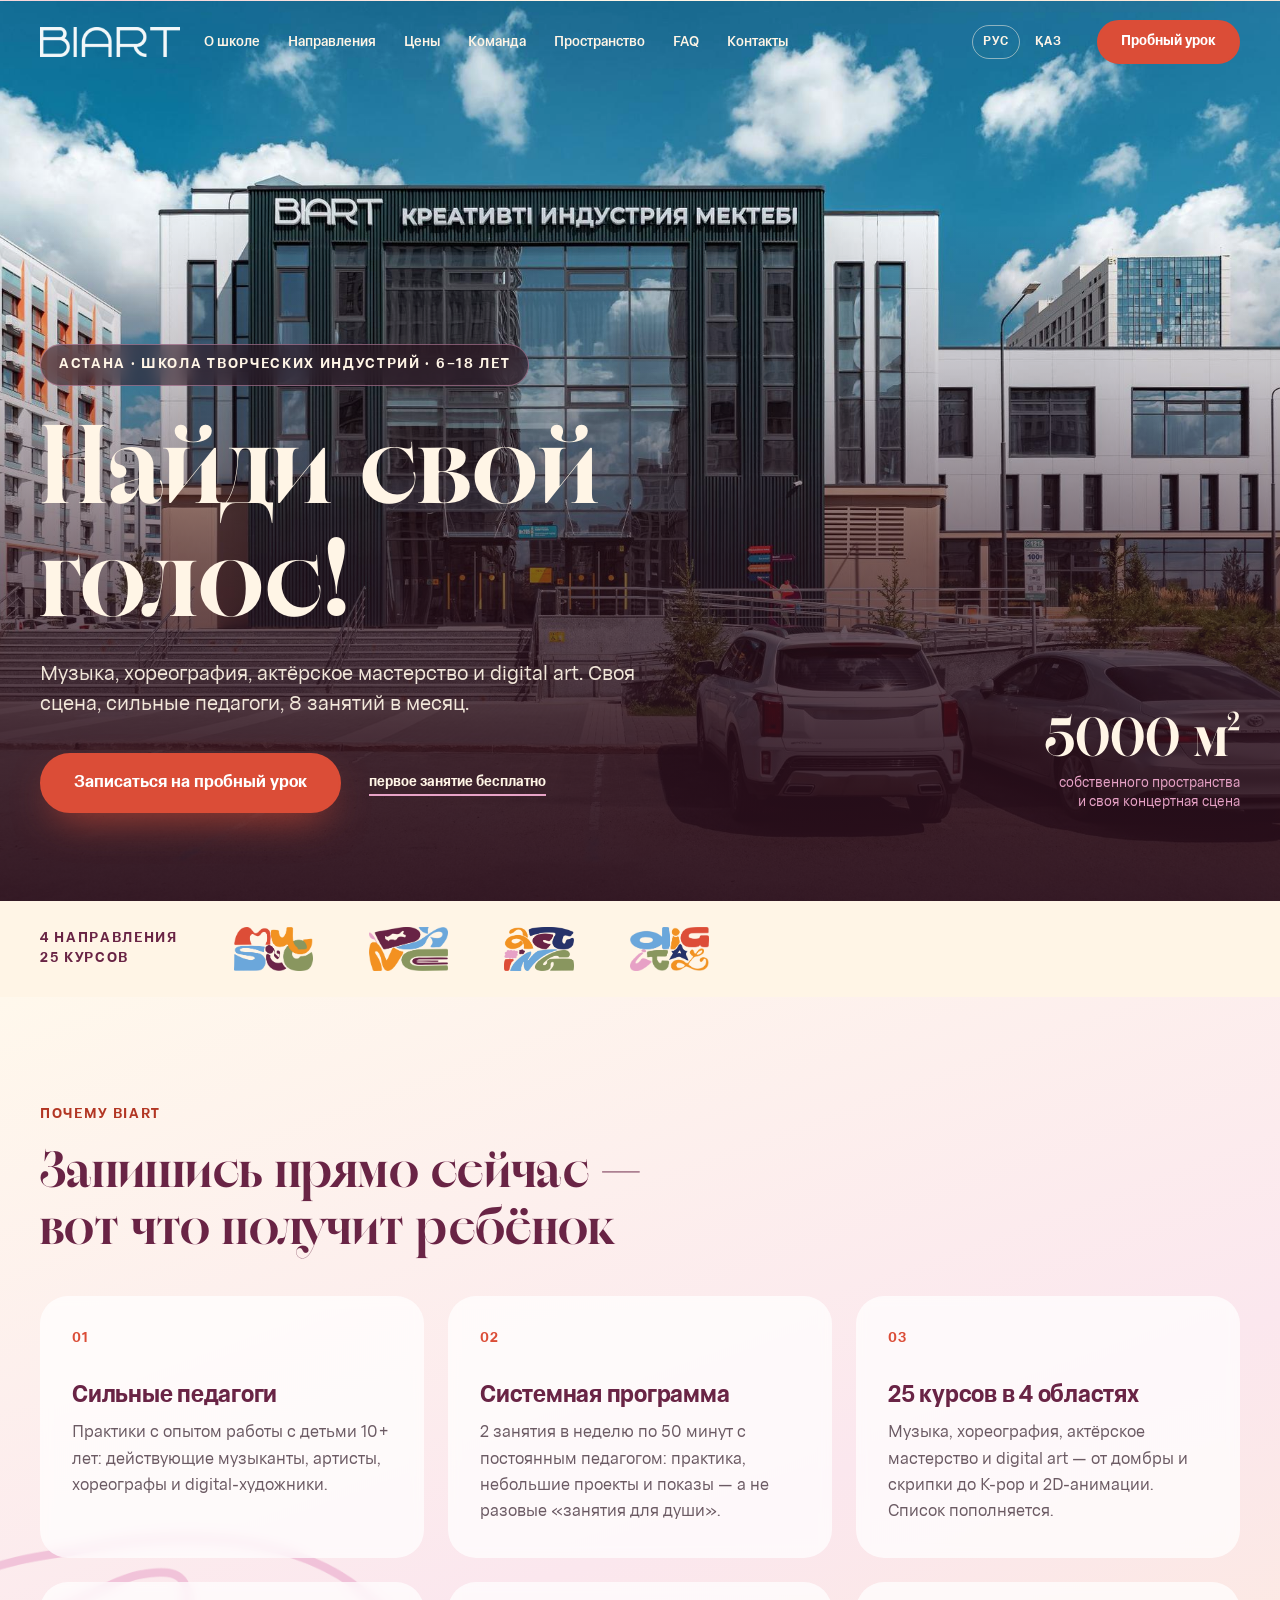
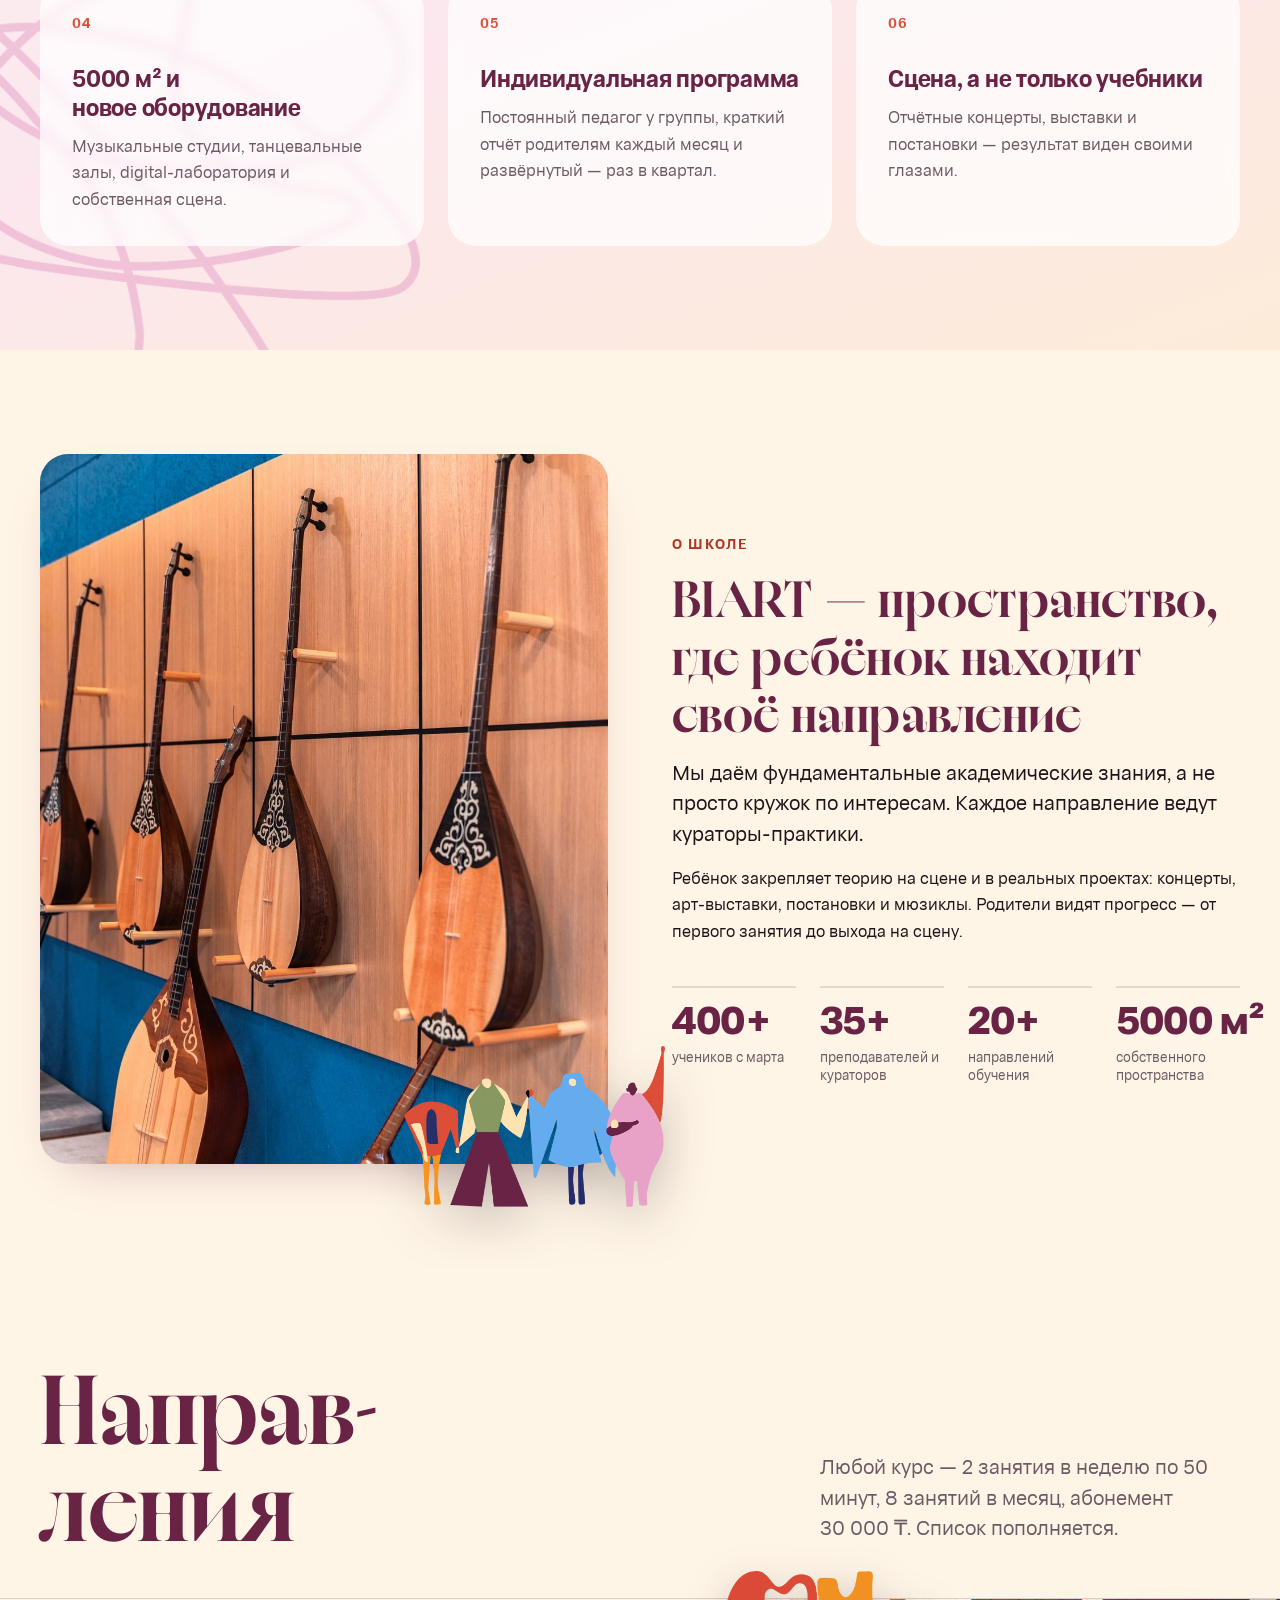
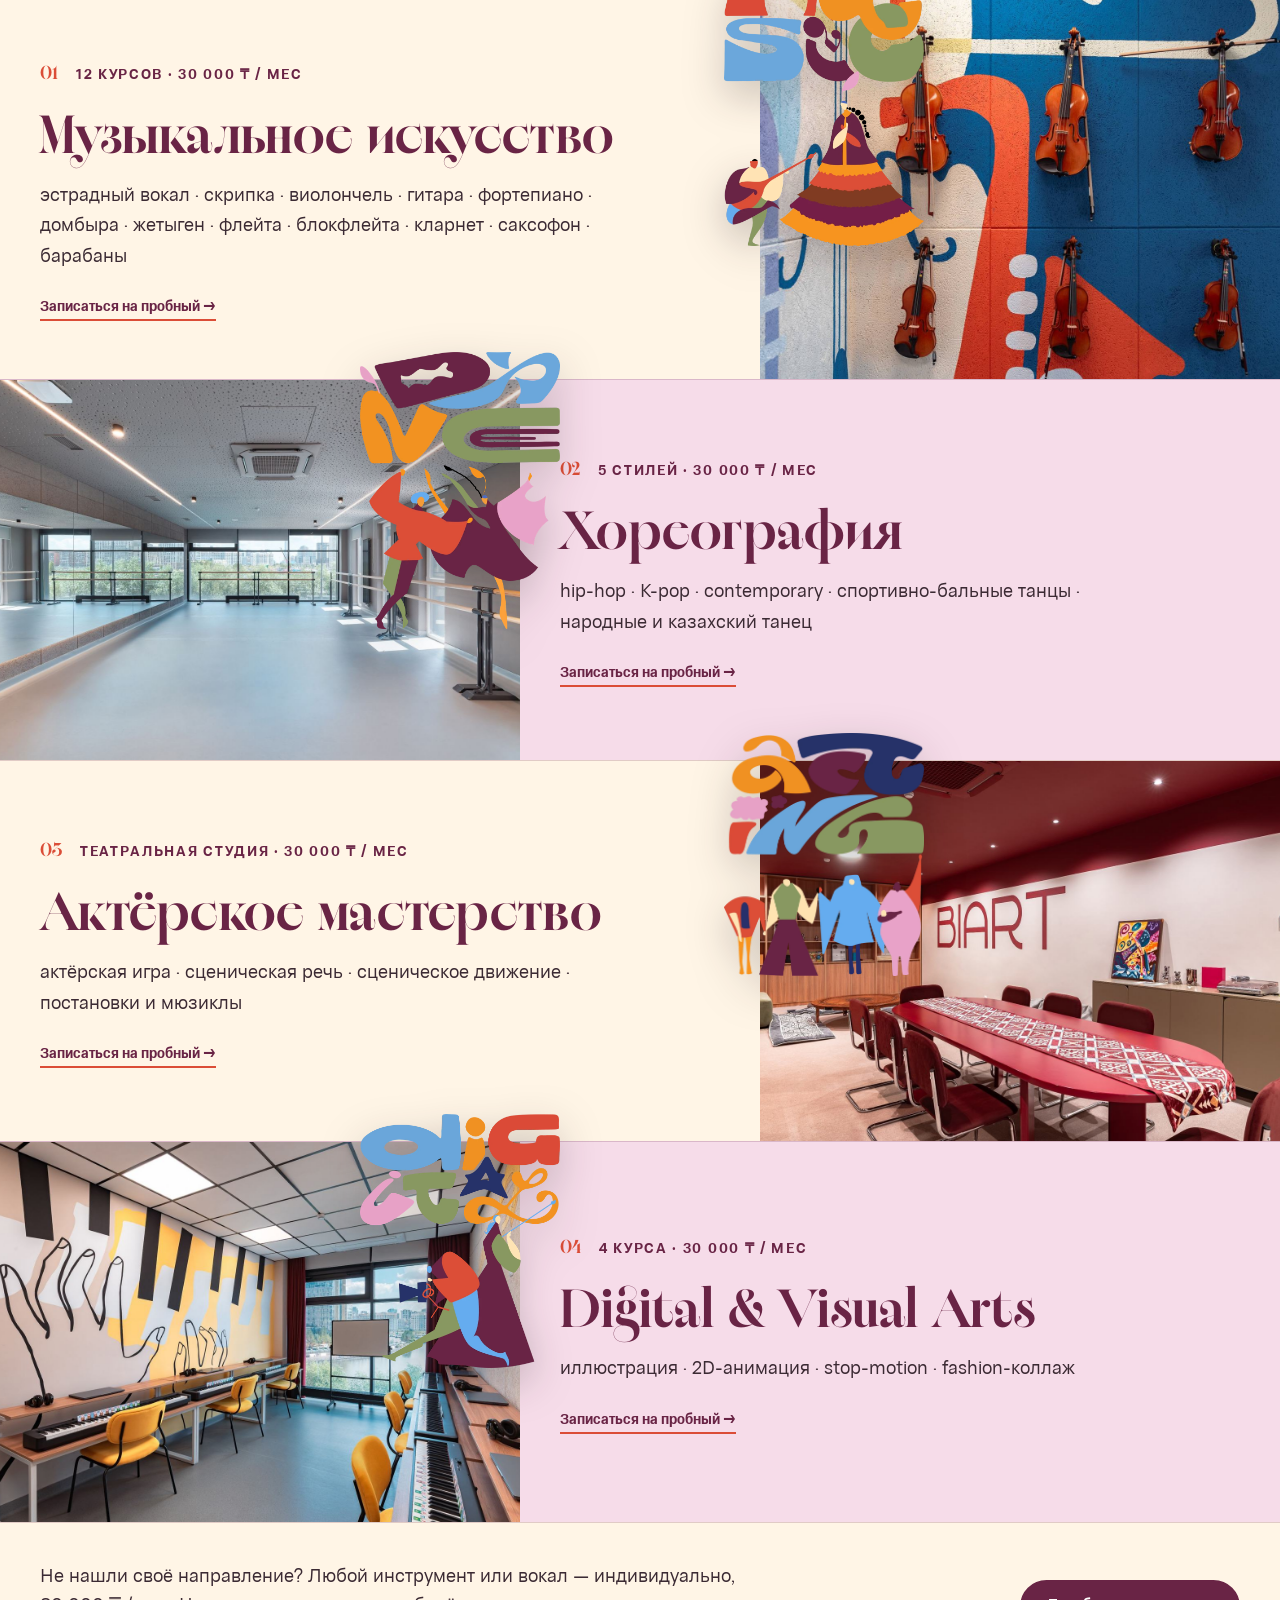
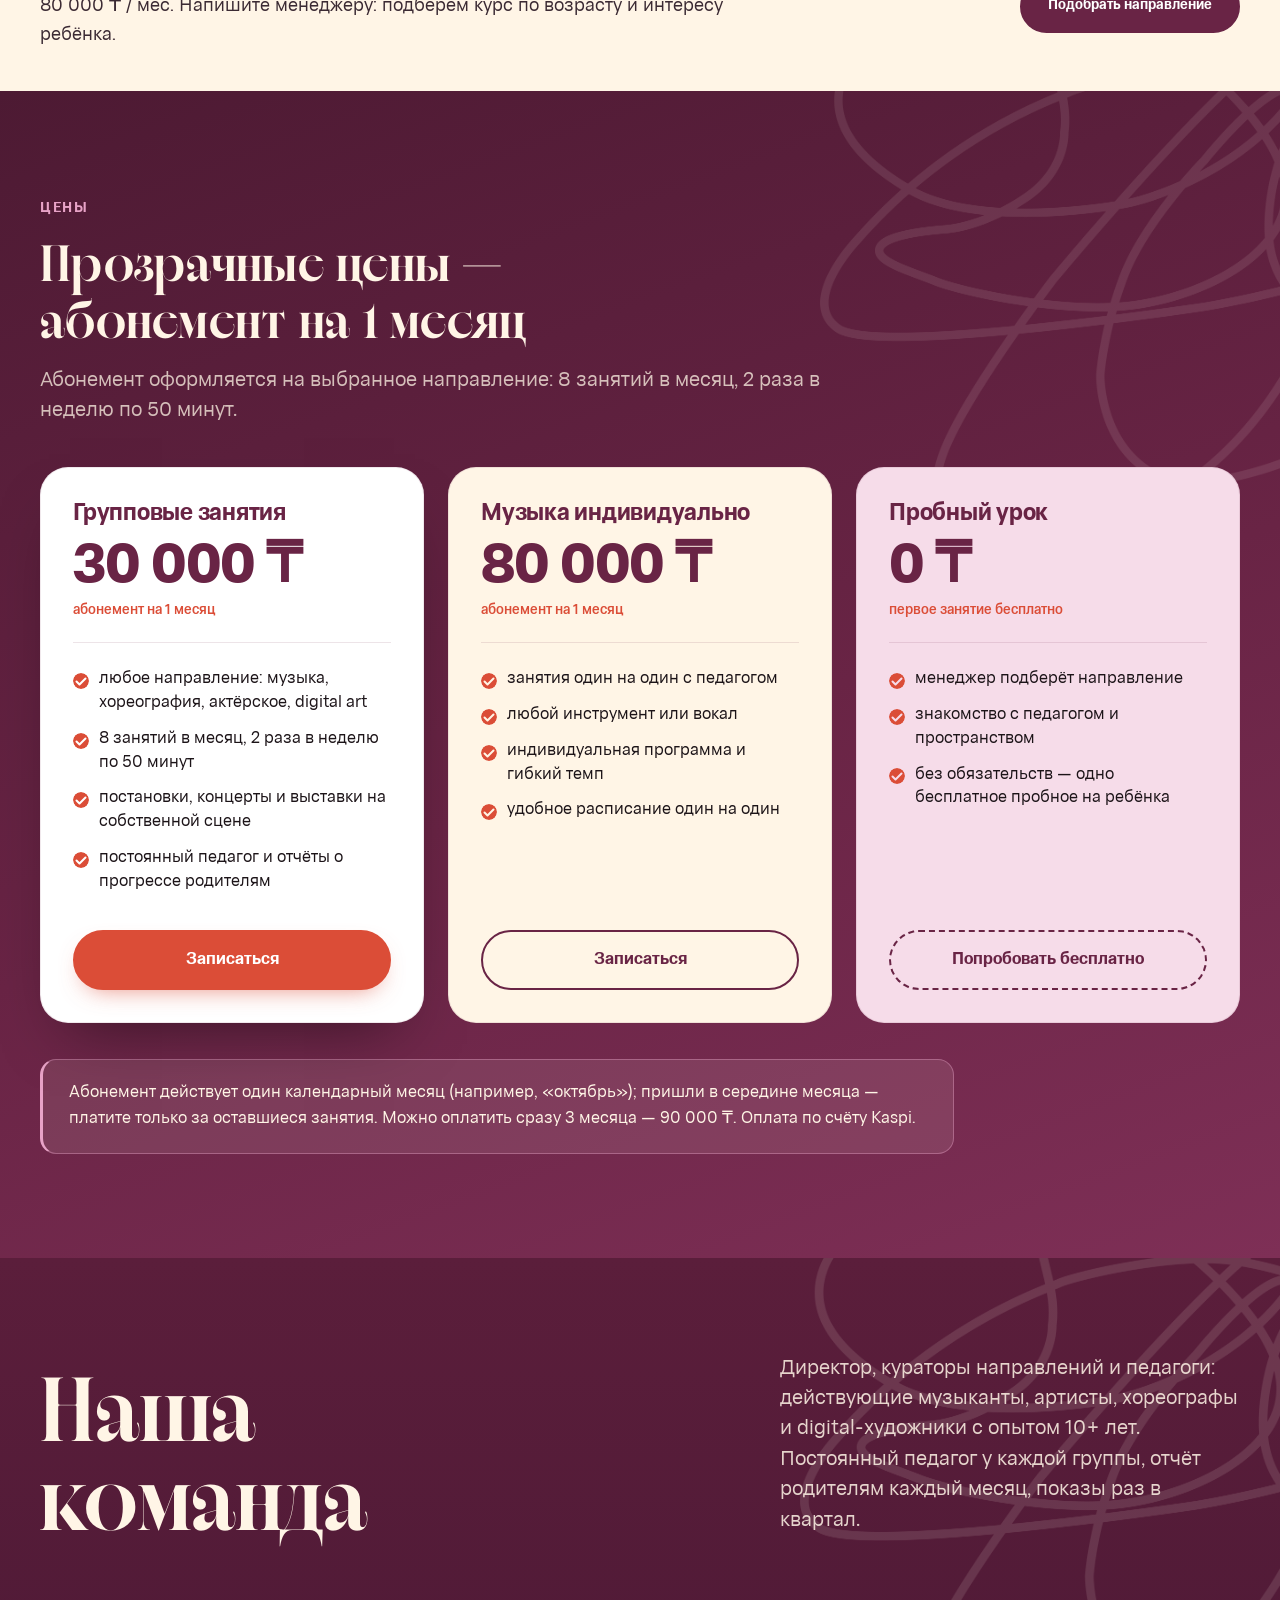
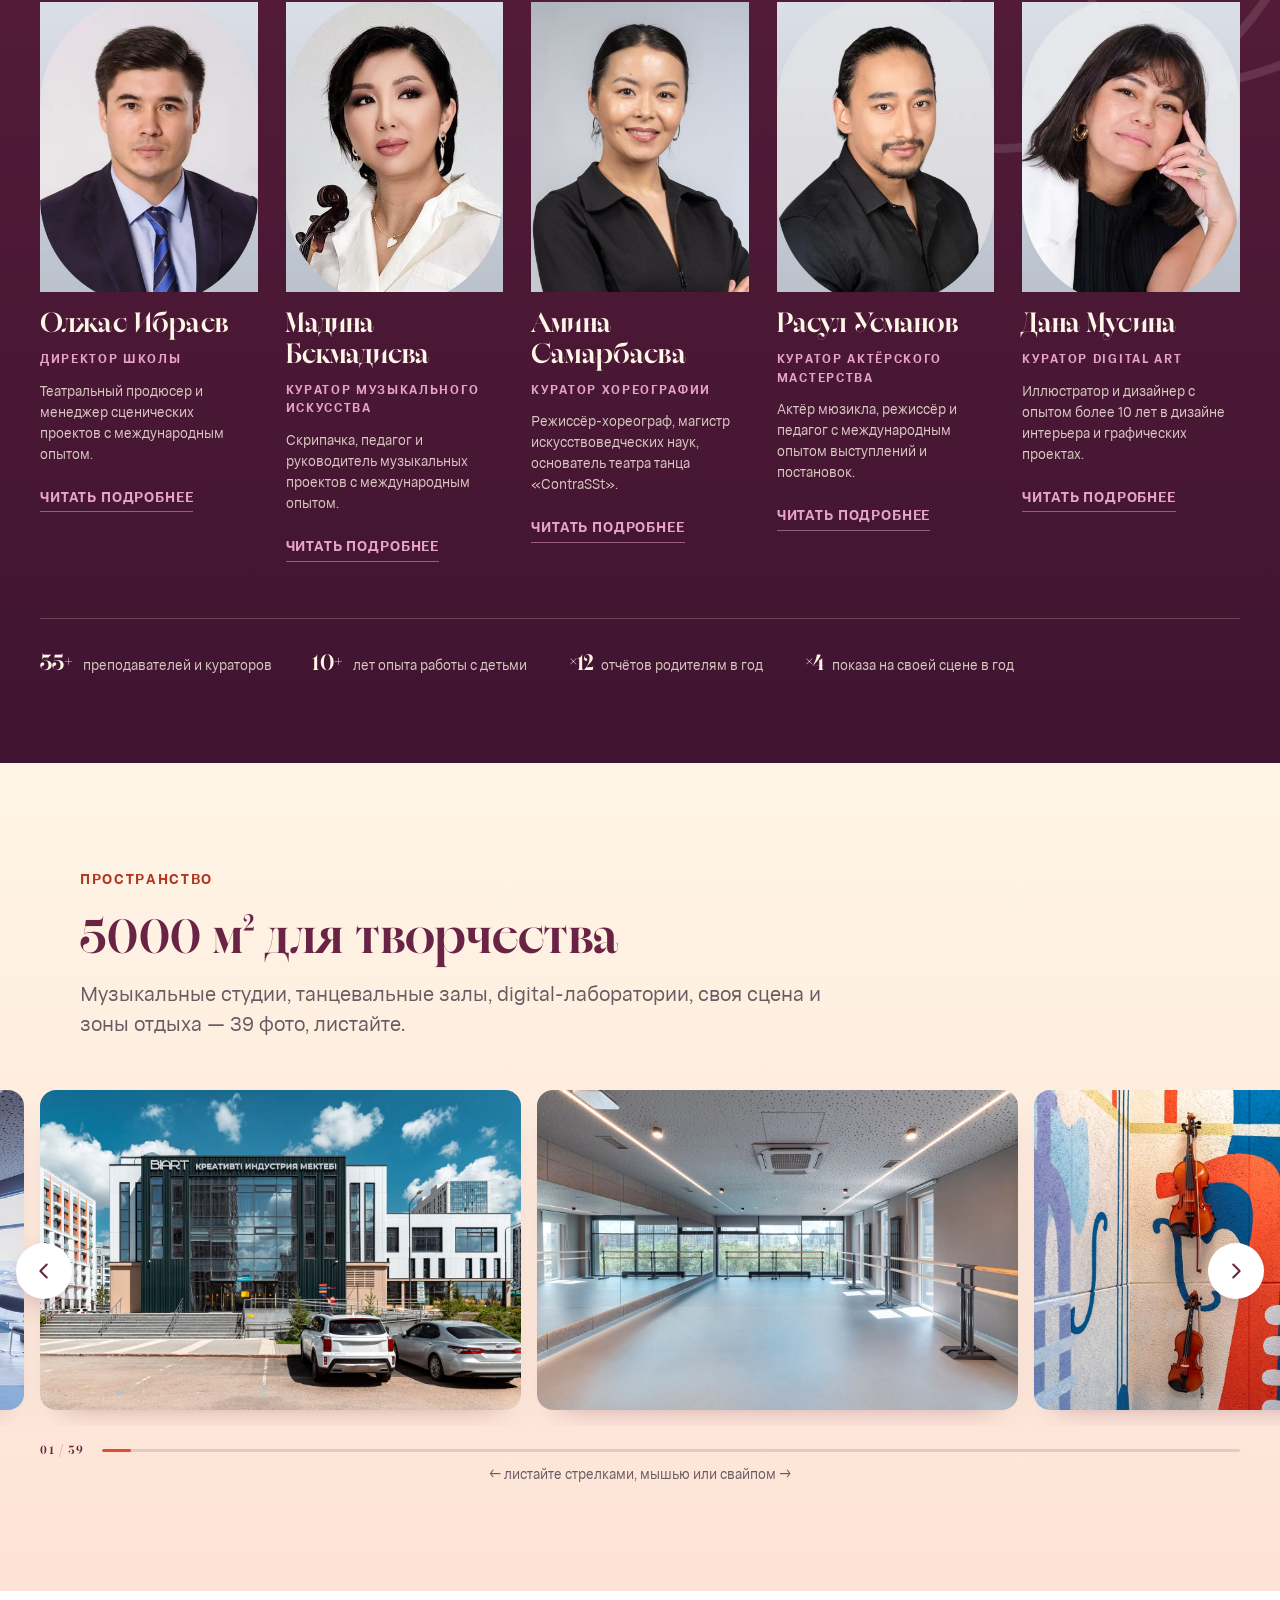
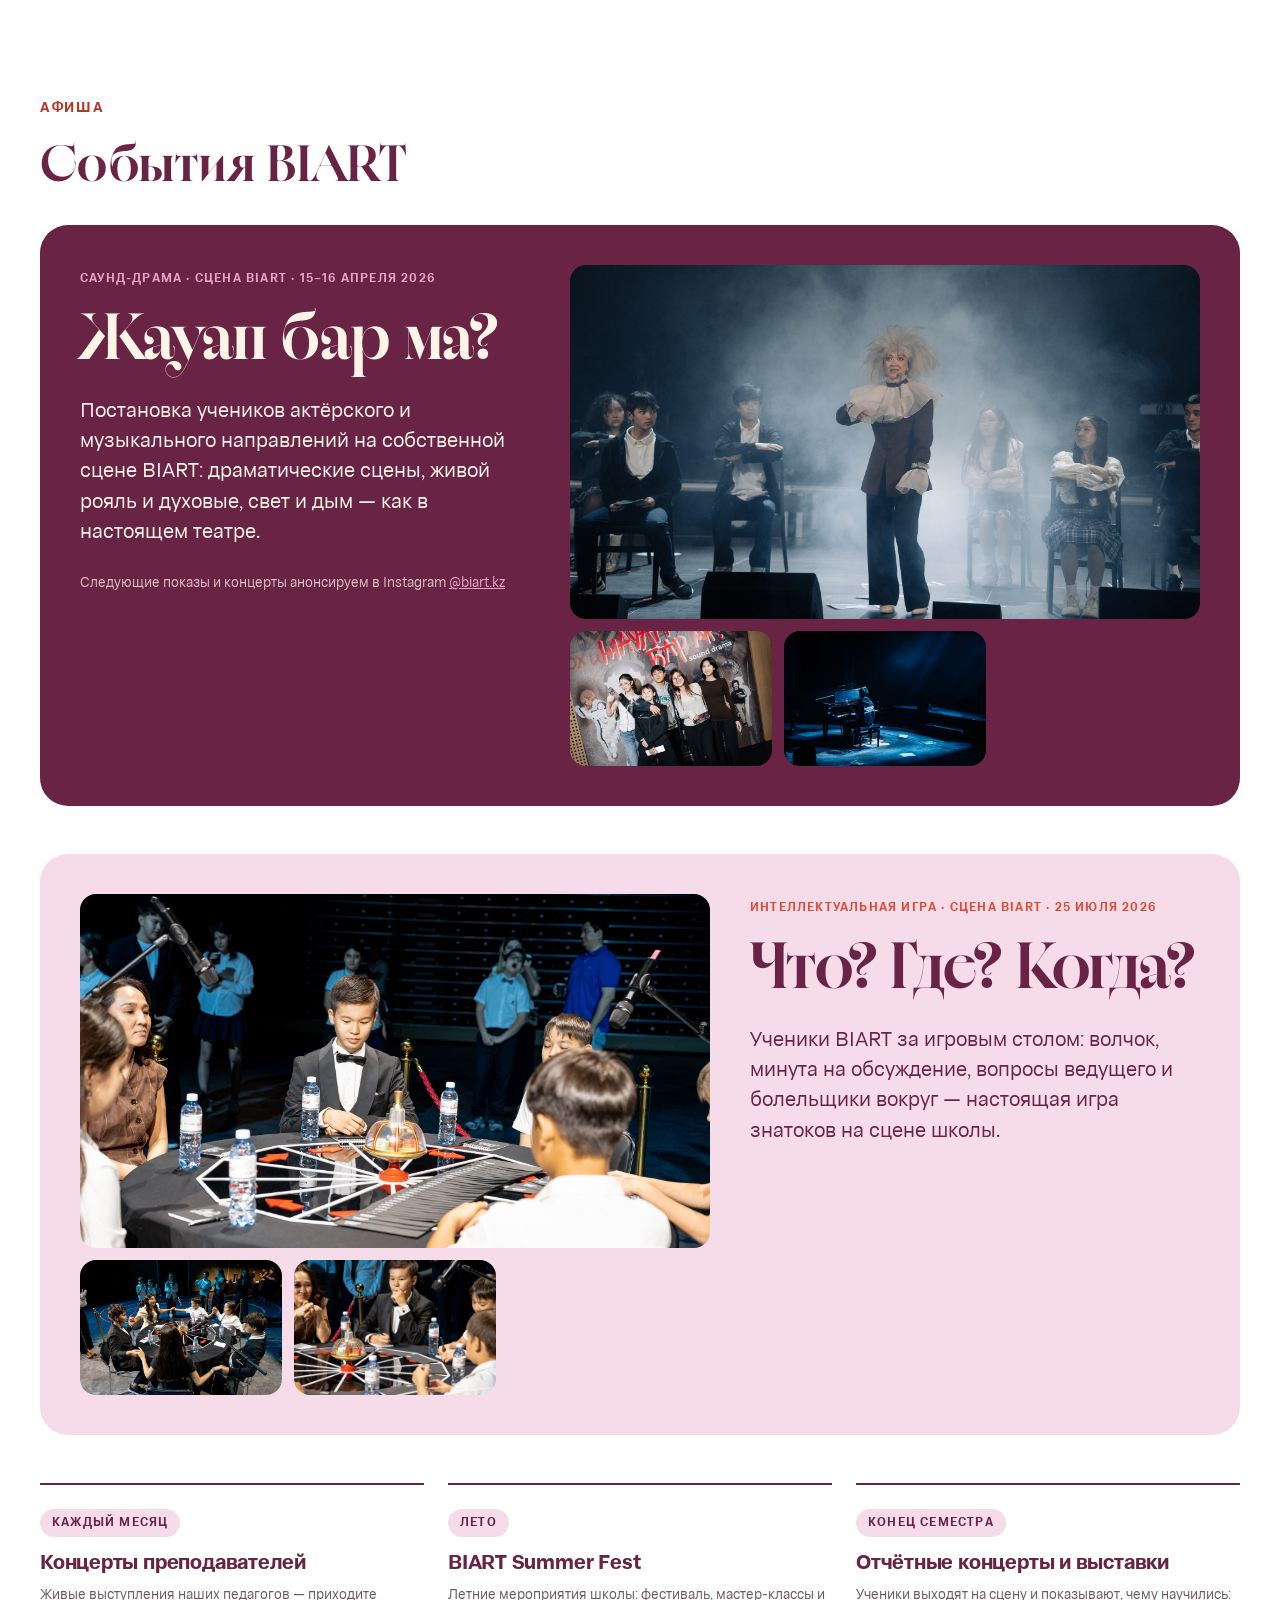
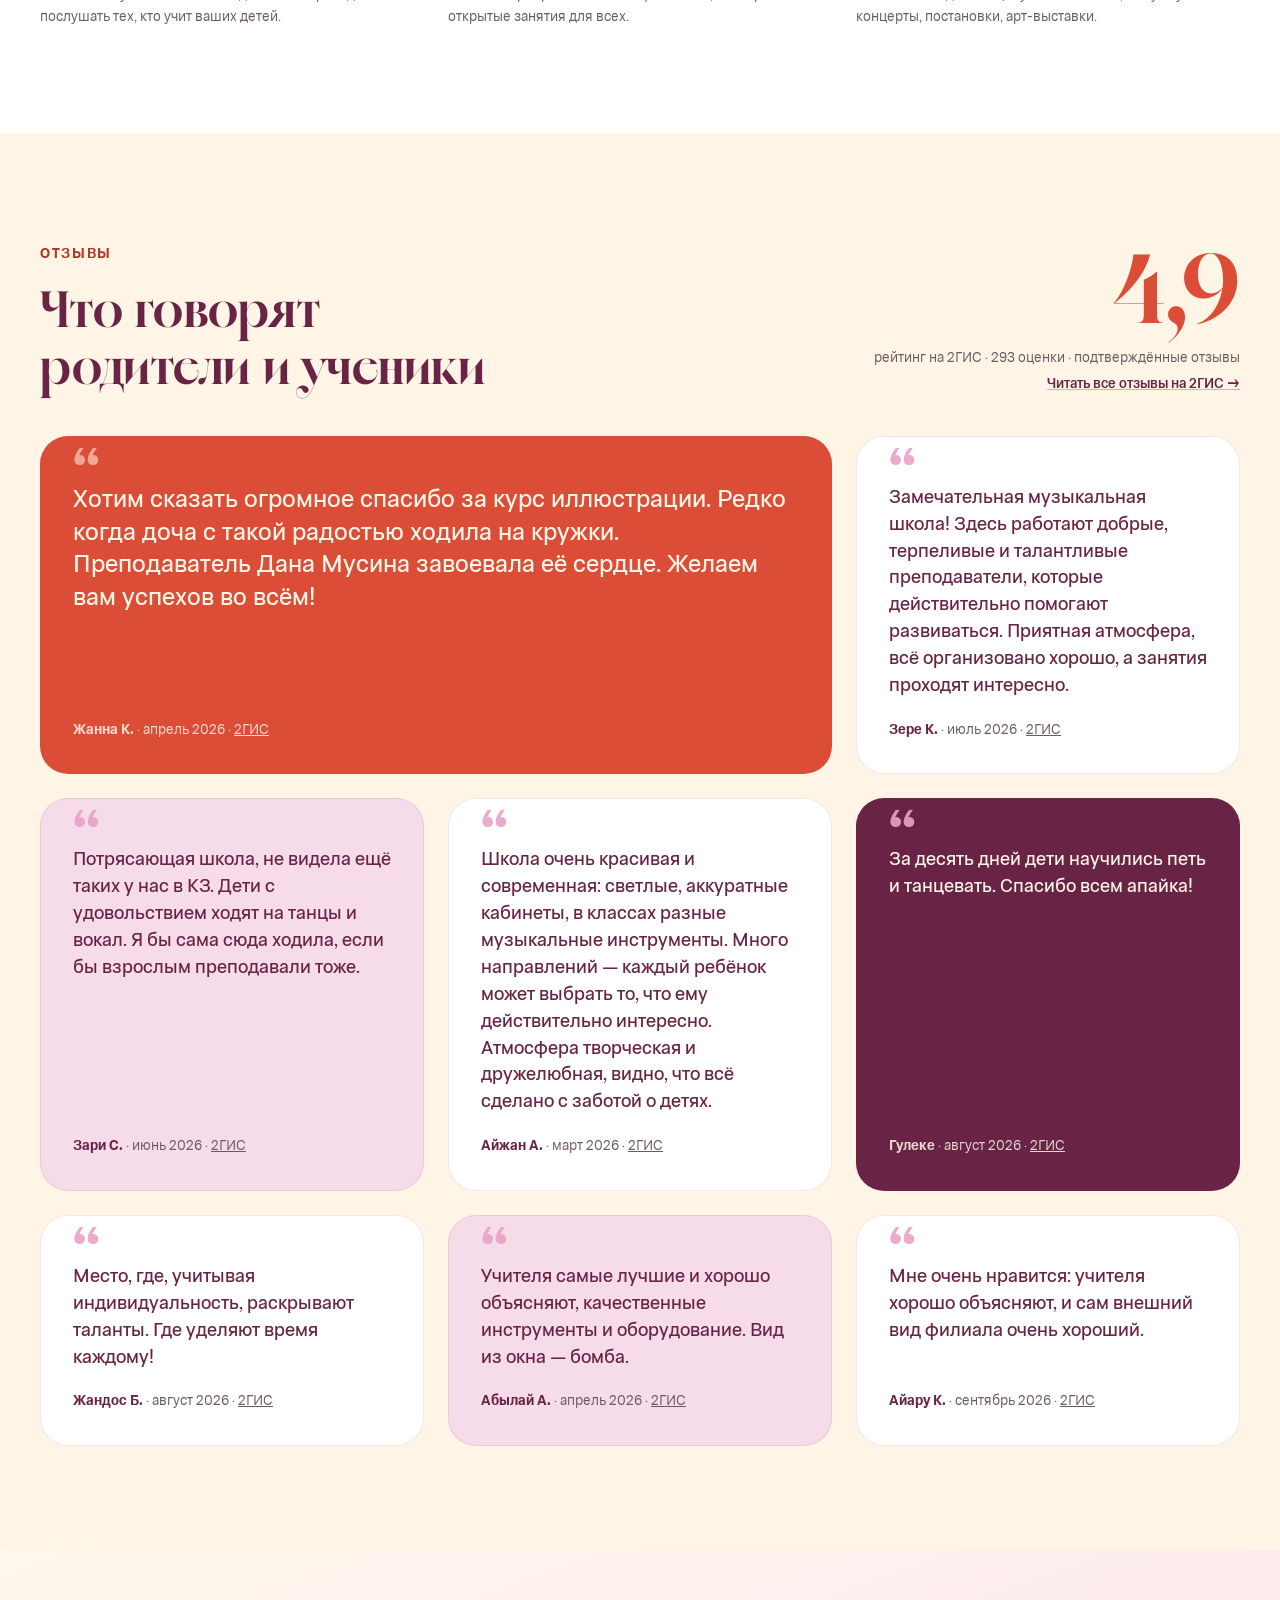
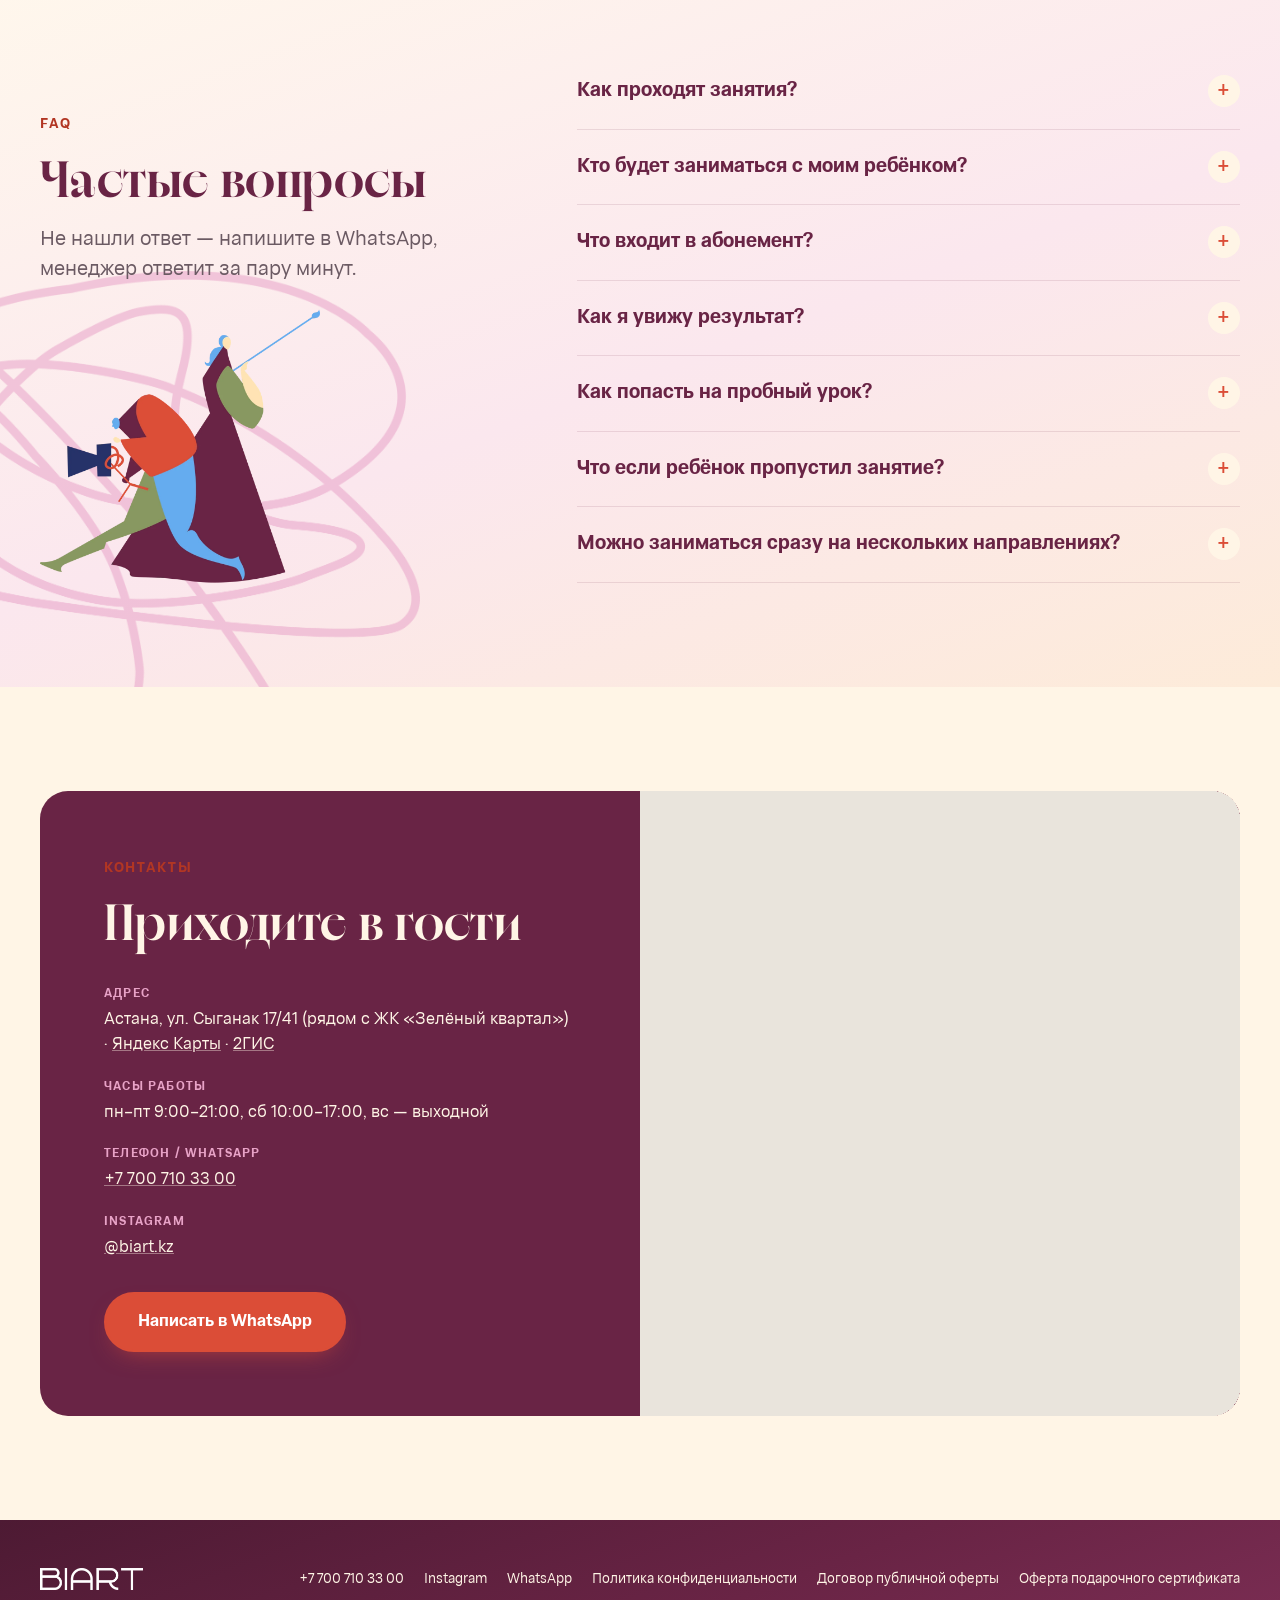
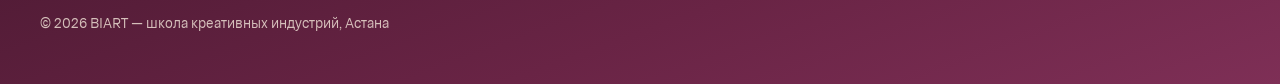
==== commit 7a9b10dd: "demo: команда с фото и биографиями" ====
--- a/index.html
+++ b/index.html
@@ -1475,6 +1475,7 @@
 
 
 
+
 <link rel="canonical" href="./" />
 </head>
 
@@ -1891,42 +1892,98 @@
 <div class="wp-block-columns teacher-grid is-layout-flex wp-container-core-columns-is-layout-9ba6dbca wp-block-columns-is-layout-flex">
 
 <div class="wp-block-column teacher is-head is-layout-flow wp-block-column-is-layout-flow">
-<figure class="wp-block-image portrait"><img decoding="async" src="assets/img/portrait-placeholder.jpg" alt="Олжас Ибраев"/></figure>
+<figure class="wp-block-image portrait"><img decoding="async" src="assets/img/team-ibraev.jpg" alt="Олжас Ибраев"/></figure>
 <h3 class="wp-block-heading">Олжас Ибраев</h3>
 <p class="teacher-role wp-block-paragraph">директор школы</p>
-<p class="teacher-cred wp-block-paragraph">Директор BIART. Фото и регалии — после фотосессии.</p>
+<p class="teacher-cred wp-block-paragraph">Театральный продюсер и менеджер сценических проектов с международным опытом.</p>
+<p class="teacher-more wp-block-paragraph">Читать подробнее</p>
+
+<div class="wp-block-group teacher-bio is-layout-flow wp-block-group-is-layout-flow">
+<p class="wp-block-paragraph">Олжас Ибраев — директор BIART, театральный продюсер и менеджер сценических проектов с международным опытом.</p>
+<p class="wp-block-paragraph">В BIART Олжас руководит направлением развития: формирует команду педагогов и наставников, определяет профессиональные стандарты и задаёт единый вектор образовательных программ, объединяющий все направления школы в целостную систему.</p>
+<p class="wp-block-paragraph">За более чем 11 лет работы в сфере Олжас реализовал театральные и культурные проекты в Казахстане и за рубежом — от национальных сцен до международных площадок Европы. Руководил художественно-постановочными процессами, формировал творческие команды и организовывал крупные проекты в государственных и международных институциях.</p>
+<p class="wp-block-paragraph">Среди его проектов — всемирный театральный фестиваль Avignon Off (Франция), международный фестиваль тюркских народов (Турция), проект «Театр Великой степи» в шести столицах Европы (Берлин, Париж, Канны, Брюссель, Вена, Москва), а также республиканские фестивали и конкурсы, включая Dala Dauysy.</p>
+<p class="wp-block-paragraph">Занимал руководящие позиции: директор Областного драматического театра им. Т. Ахтанова; руководитель творческой службы театра им. М. Ауэзова; заведующий труппой государственного театра «Астана Мюзикл»; заместитель директора по художественно-постановочным вопросам Государственного академического музыкально-драматического театра им. К. Куанышпаева; декан факультета «Ұлттық өнер» КазНАИ им. Т. Жургенева.</p>
+<p class="wp-block-paragraph">В 2024 году участвовал в работе Warehouse Theatre (Лондон), где принимал участие в постановке спектакля «Макбет» и изучал интеграцию цифровых и мультимедийных технологий в современный театр.</p>
+<p class="wp-block-paragraph">Образование: актёр драматического театра и кино (Казахский национальный университет искусств), степень MBA (Университет «Туран»), диплом по менеджменту сценического искусства (Высшая школа деятелей сценического искусства им. Г. Г. Дадамяна, Москва).</p>
+</div>
+
 </div>
 
 
 <div class="wp-block-column teacher is-layout-flow wp-block-column-is-layout-flow">
-<figure class="wp-block-image portrait"><img decoding="async" src="assets/img/portrait-placeholder.jpg" alt="Мадина Бекенова"/></figure>
-<h3 class="wp-block-heading">Мадина Бекенова</h3>
-<p class="teacher-role wp-block-paragraph">музыкальное искусство</p>
-<p class="teacher-cred wp-block-paragraph">Куратор музыкального направления. Её ученик поступил в школу при КазНУИ по классу скрипки.</p>
+<figure class="wp-block-image portrait"><img decoding="async" src="assets/img/team-bekmadieva.jpg" alt="Мадина Бекмадиева"/></figure>
+<h3 class="wp-block-heading">Мадина Бекмадиева</h3>
+<p class="teacher-role wp-block-paragraph">куратор музыкального искусства</p>
+<p class="teacher-cred wp-block-paragraph">Скрипачка, педагог и руководитель музыкальных проектов с международным опытом.</p>
+<p class="teacher-more wp-block-paragraph">Читать подробнее</p>
+
+<div class="wp-block-group teacher-bio is-layout-flow wp-block-group-is-layout-flow">
+<p class="wp-block-paragraph">Мадина Бекмадиева — скрипачка, педагог и руководитель музыкальных проектов с международным опытом.</p>
+<p class="wp-block-paragraph">В BIART Мадина курирует направление музыкального искусства, формируя образовательные программы и курируя ансамбли учеников.</p>
+<p class="wp-block-paragraph">Она является автором идеи и основательницей Orchestra SEZIM MUSIC SHOW — коллектива, популяризирующего оркестровую музыку и поддерживающего молодых музыкантов, а также основательницей творческого центра Art Generation.</p>
+<p class="wp-block-paragraph">Мадина — лауреат республиканских и международных конкурсов, её ученики получают награды на фестивалях и конкурсах, включая Nouvelles Etoiles (Франция), Concerto Virtuoso (Москва), «Золотой Олимп» и другие.</p>
+<p class="wp-block-paragraph">Преподаёт в Казахской национальной академии музыки, руководит ансамблем скрипачей «Каприччи», имеет первую квалификационную категорию преподавателя специальных дисциплин (скрипка).</p>
+<p class="wp-block-paragraph">Образование: бакалавр музыки (Казахская национальная академия музыки, диплом с отличием), магистр музыкально-инструментального искусства (Новосибирская государственная консерватория им. М. И. Глинки).</p>
+</div>
+
 </div>
 
 
 <div class="wp-block-column teacher is-layout-flow wp-block-column-is-layout-flow">
-<figure class="wp-block-image portrait"><img decoding="async" src="assets/img/portrait-placeholder.jpg" alt="Дана Мусина"/></figure>
+<figure class="wp-block-image portrait"><img decoding="async" src="assets/img/team-samarbaeva.jpg" alt="Амина Самарбаева"/></figure>
+<h3 class="wp-block-heading">Амина Самарбаева</h3>
+<p class="teacher-role wp-block-paragraph">куратор хореографии</p>
+<p class="teacher-cred wp-block-paragraph">Режиссёр-хореограф, магистр искусствоведческих наук, основатель театра танца «ContraSSt».</p>
+<p class="teacher-more wp-block-paragraph">Читать подробнее</p>
+
+<div class="wp-block-group teacher-bio is-layout-flow wp-block-group-is-layout-flow">
+<p class="wp-block-paragraph">Амина Самарбаева — режиссёр-хореограф, магистр искусствоведческих наук, основатель театра танца «ContraSSt».</p>
+<p class="wp-block-paragraph">В BIART Амина курирует направление хореографии и отвечает за формирование команды педагогов и разработку учебных программ.</p>
+<p class="wp-block-paragraph">Автор и постановщик хореографических композиций для ведущих коллективов Казахстана: Государственный театр танца «Наз», филармония им. Е. Рахмадиева, ансамбль танца РК «Салтанат», ансамбль «Қазына» и другие, а также для детских и юношеских коллективов.</p>
+<p class="wp-block-paragraph">Среди ключевых проектов: одноактный балет «Энергия жизни» на Astana EXPO-2017, авторский проект «Dance speech», работа хореографом-постановщиком в фильме «Альтер», хореография церемонии открытия V Всемирных игр кочевников, спектакль «Алдар көсе», первый казахстанский jukebox-мюзикл «Бақыт құшағында».</p>
+<p class="wp-block-paragraph">Лауреат международных и республиканских конкурсов, в том числе XIX Международного фестиваля «Шабыт», IDO Asian Open Grand Prix, конкурса молодых хореографов Казахской национальной академии хореографии. Награждена благодарственными письмами министра культуры и спорта РК и Президента РК.</p>
+<p class="wp-block-paragraph">Образование: бакалавр по специальности «Режиссура хореографии» (Казахский национальный университет искусств), магистр искусствоведческих наук (Казахская национальная академия хореографии).</p>
+</div>
+
+</div>
+
+
+<div class="wp-block-column teacher is-layout-flow wp-block-column-is-layout-flow">
+<figure class="wp-block-image portrait"><img decoding="async" src="assets/img/team-usmanov.jpg" alt="Расул Усманов"/></figure>
+<h3 class="wp-block-heading">Расул Усманов</h3>
+<p class="teacher-role wp-block-paragraph">куратор актёрского мастерства</p>
+<p class="teacher-cred wp-block-paragraph">Актёр мюзикла, режиссёр и педагог с международным опытом выступлений и постановок.</p>
+<p class="teacher-more wp-block-paragraph">Читать подробнее</p>
+
+<div class="wp-block-group teacher-bio is-layout-flow wp-block-group-is-layout-flow">
+<p class="wp-block-paragraph">Расул Усманов — актёр мюзикла, режиссёр и педагог с международным опытом выступлений и постановок.</p>
+<p class="wp-block-paragraph">В BIART Расул ведёт курс «Ұлттық театр» и курирует направление актёрского мастерства, формируя образовательные программы и мастер-классы для детей и подростков.</p>
+<p class="wp-block-paragraph">Исполнитель ведущих партий в мюзиклах «Notre Dame de Paris» и «Ромео и Джульетта» (на казахском языке), гастролировал во Франции, Австрии, Бельгии, России и США, включая выступление на Madison Square Garden. Солист мюзикла Санкт-Петербургского театра музыкальной комедии: «Мисс Сайгон», «Аладдин», «Величайший шоумен», «Иисус Христос — суперзвезда».</p>
+<p class="wp-block-paragraph">Автор и режиссёр собственных постановок, лауреат Гран-при фестиваля B-FEST 2024 и 2025, обладатель национальной театральной премии «Сахнагер» в номинации «Үміт».</p>
+<p class="wp-block-paragraph">Сотрудничал с продюсерским центром «Димашали», выступал как бэк-вокалист на мировых концертах Димаша Кудайбергена.</p>
+<p class="wp-block-paragraph">Образование: бакалавр «Артист музыкального театра» и магистр «Режиссура» (КазНАИ им. Т. Жургенова и КазНУИ им. К. Байсеитовой), докторант по специальности «Театральная режиссура».</p>
+</div>
+
+</div>
+
+
+<div class="wp-block-column teacher is-layout-flow wp-block-column-is-layout-flow">
+<figure class="wp-block-image portrait"><img decoding="async" src="assets/img/team-musina.jpg" alt="Дана Мусина"/></figure>
 <h3 class="wp-block-heading">Дана Мусина</h3>
-<p class="teacher-role wp-block-paragraph">digital art</p>
-<p class="teacher-cred wp-block-paragraph">Куратор направления Digital &amp; Visual Arts. Регалии — после фотосессии.</p>
-</div>
-
-
-<div class="wp-block-column teacher is-layout-flow wp-block-column-is-layout-flow">
-<figure class="wp-block-image portrait"><img decoding="async" src="assets/img/portrait-placeholder.jpg" alt="Расул Усманов"/></figure>
-<h3 class="wp-block-heading">Расул Усманов</h3>
-<p class="teacher-role wp-block-paragraph">актёрское мастерство</p>
-<p class="teacher-cred wp-block-paragraph">Куратор театральной студии. Регалии — после фотосессии.</p>
-</div>
-
-
-<div class="wp-block-column teacher is-layout-flow wp-block-column-is-layout-flow">
-<figure class="wp-block-image portrait"><img decoding="async" src="assets/img/portrait-placeholder.jpg" alt="Амина Самарбаева"/></figure>
-<h3 class="wp-block-heading">Амина Самарбаева</h3>
-<p class="teacher-role wp-block-paragraph">хореография</p>
-<p class="teacher-cred wp-block-paragraph">Куратор направления хореографии. Регалии — после фотосессии.</p>
+<p class="teacher-role wp-block-paragraph">куратор digital art</p>
+<p class="teacher-cred wp-block-paragraph">Иллюстратор и дизайнер с опытом более 10 лет в дизайне интерьера и графических проектах.</p>
+<p class="teacher-more wp-block-paragraph">Читать подробнее</p>
+
+<div class="wp-block-group teacher-bio is-layout-flow wp-block-group-is-layout-flow">
+<p class="wp-block-paragraph">Дана Мусина — иллюстратор и дизайнер с более чем 10-летним опытом в сфере дизайна интерьера и графических проектов.</p>
+<p class="wp-block-paragraph">В BIART Дана ведёт курс иллюстрации и курирует направление Digital Art, отвечая за образовательные программы, авторские курсы и мастер-классы для детей и взрослых.</p>
+<p class="wp-block-paragraph">За годы практики реализовала более 60 000 м² коммерческих и жилых интерьеров — жилые комплексы, рестораны, бизнес-центры, общественные пространства, сотрудничала с производствами в Германии и Москве.</p>
+<p class="wp-block-paragraph">Автор иллюстраций, паттернов и графических решений для брендов и кофеен, включая Coffee Boom, Summer и Maro; участник международных выставок в Германии и Москве (Heimtextil). Победитель международного конкурса ЮНЕСКО с публикацией в официальном издании.</p>
+<p class="wp-block-paragraph">Основатель арт-проекта авторских шёлковых платков, автор и ведущая курсов по иллюстрации и цифровому рисованию. Развивает авторский метод «от пятна к эмоции».</p>
+<p class="wp-block-paragraph">Образование: Евразийский национальный университет им. Л. Н. Гумилёва, факультет «Дизайн архитектурной среды и интерьера».</p>
+</div>
+
 </div>
 
 </div>
@@ -2595,6 +2652,111 @@
   nums.forEach(function (el) { numIo.observe(el); });
 })();
 
+/* Карточки команды: клик по фото открывает биографию поверх страницы.
+   Текст лежит в самой карточке (.teacher-bio) — клиент правит его обычным редактором,
+   JS только показывает. Без JS биография видна прямо в карточке. */
+(function () {
+  var cards = document.querySelectorAll('.teacher');
+  if (!cards.length) return;
+  var isKz = document.documentElement.lang === 'kk';
+  var t = isKz
+    ? { close: 'Жабу', prev: 'Алдыңғы', next: 'Келесі' }
+    : { close: 'Закрыть', prev: 'Предыдущий', next: 'Следующий' };
+
+  document.documentElement.classList.add('has-team-modal');
+
+  var box = document.createElement('div');
+  box.className = 'tm';
+  box.setAttribute('role', 'dialog');
+  box.setAttribute('aria-modal', 'true');
+  box.hidden = true;
+  box.innerHTML =
+    '<div class="tm-box">' +
+      '<button type="button" class="tm-close" aria-label="' + t.close + '">&times;</button>' +
+      '<div class="tm-photo"><img alt=""></div>' +
+      '<div class="tm-text">' +
+        '<p class="tm-role"></p>' +
+        '<h3 class="tm-name"></h3>' +
+        '<div class="tm-bio"></div>' +
+        '<div class="tm-nav">' +
+          '<button type="button" class="tm-prev">&#8249; ' + t.prev + '</button>' +
+          '<button type="button" class="tm-next">' + t.next + ' &#8250;</button>' +
+        '</div>' +
+      '</div>' +
+    '</div>';
+  document.body.appendChild(box);
+
+  var el = {
+    img: box.querySelector('.tm-photo img'),
+    name: box.querySelector('.tm-name'),
+    role: box.querySelector('.tm-role'),
+    bio: box.querySelector('.tm-bio'),
+    close: box.querySelector('.tm-close'),
+    prev: box.querySelector('.tm-prev'),
+    next: box.querySelector('.tm-next')
+  };
+
+  var list = Array.prototype.slice.call(cards).filter(function (c) {
+    return c.querySelector('.teacher-bio');
+  });
+  if (!list.length) return;
+  var index = 0, opener = null;
+
+  var show = function (i) {
+    index = (i + list.length) % list.length;
+    var c = list[index];
+    var photo = c.querySelector('.portrait img');
+    var name = c.querySelector('h3');
+    var role = c.querySelector('.teacher-role');
+    var bio = c.querySelector('.teacher-bio');
+    if (photo) { el.img.src = photo.currentSrc || photo.src; el.img.alt = photo.alt || ''; }
+    el.name.textContent = name ? name.textContent : '';
+    el.role.textContent = role ? role.textContent : '';
+    el.bio.innerHTML = bio ? bio.innerHTML : '';
+    el.prev.hidden = el.next.hidden = list.length < 2;
+    box.querySelector('.tm-box').scrollTop = 0;
+  };
+
+  var open = function (i, from) {
+    opener = from;
+    box.hidden = false;
+    document.body.classList.add('tm-open');
+    show(i);
+    el.close.focus();
+  };
+  var close = function () {
+    box.hidden = true;
+    el.img.removeAttribute('src');
+    document.body.classList.remove('tm-open');
+    if (opener) opener.focus();
+  };
+
+  list.forEach(function (c, i) {
+    var hits = [c.querySelector('.portrait'), c.querySelector('.teacher-more')];
+    hits.forEach(function (h) {
+      if (!h) return;
+      h.setAttribute('role', 'button');
+      h.setAttribute('tabindex', '0');
+      h.classList.add('is-clickable');
+      h.addEventListener('click', function () { open(i, h); });
+      h.addEventListener('keydown', function (e) {
+        if (e.key === 'Enter' || e.key === ' ') { e.preventDefault(); open(i, h); }
+      });
+    });
+  });
+
+  el.close.addEventListener('click', close);
+  el.prev.addEventListener('click', function () { show(index - 1); });
+  el.next.addEventListener('click', function () { show(index + 1); });
+  box.addEventListener('click', function (e) { if (e.target === box) close(); });
+  document.addEventListener('keydown', function (e) {
+    if (box.hidden) return;
+    if (e.key === 'Escape') close();
+    else if (e.key === 'ArrowLeft') show(index - 1);
+    else if (e.key === 'ArrowRight') show(index + 1);
+  });
+})();
+
 </script>
 </body>
 </html>
--- a/style.css
+++ b/style.css
@@ -1390,3 +1390,84 @@
   :root .legal .legal-lead { padding: 16px 18px; margin-bottom: 28px; }
   :root .legal .legal-h { margin: 30px 0 12px; }
 }
+
+
+/* ============================================================
+   КОМАНДА: биография в карточке и всплывающее окно
+   класс has-team-modal ставит team.js — без JS биография
+   остаётся видимой прямо в карточке
+   ============================================================ */
+:root .teacher-cred { margin: 0; }
+:root .teacher-more {
+  margin: 10px 0 0;
+  font-size: var(--fs-small); font-weight: 700;
+  letter-spacing: .06em; text-transform: uppercase;
+  color: var(--c-pink);
+  border-bottom: 1px solid rgba(232, 163, 199, .5);
+  align-self: flex-start; padding-bottom: 2px;
+}
+:root .teacher-bio p { font-size: var(--fs-small); line-height: 1.6; color: rgba(255, 245, 230, .8); margin: 10px 0 0; }
+.has-team-modal .teacher-bio { display: none; }
+.has-team-modal .teacher-more { display: inline-block; }
+.teacher-more { display: none; }
+.has-team-modal .is-clickable { cursor: pointer; }
+.has-team-modal .teacher .portrait { overflow: hidden; }
+.has-team-modal .teacher .portrait img { transition: transform .45s cubic-bezier(.22, .61, .36, 1); }
+.has-team-modal .teacher .portrait:hover img,
+.has-team-modal .teacher .portrait:focus-visible img { transform: scale(1.04); }
+.has-team-modal .teacher-more:hover { color: var(--c-cream); border-bottom-color: var(--c-cream); }
+
+body.tm-open { overflow: hidden; }
+.tm {
+  position: fixed; inset: 0; z-index: 1000;
+  display: flex; align-items: center; justify-content: center;
+  padding: var(--gutter);
+  background: rgba(26, 10, 18, .82);
+  backdrop-filter: blur(4px);
+}
+.tm[hidden] { display: none; }
+.tm-box {
+  position: relative;
+  display: grid; grid-template-columns: minmax(0, 4fr) minmax(0, 7fr);
+  gap: 32px;
+  width: min(980px, 100%); max-height: min(86vh, 900px);
+  overflow: auto;
+  padding: 32px;
+  background: var(--c-cream); color: var(--c-ink);
+  border-radius: var(--radius);
+}
+.tm-photo img { width: 100%; aspect-ratio: 3 / 4; object-fit: cover; display: block; border-radius: var(--radius-sm); }
+.tm-role {
+  margin: 0 0 6px;
+  font-size: 12px; font-weight: 700; letter-spacing: .14em; text-transform: uppercase;
+  color: var(--c-vermilion-ink);
+}
+.tm-name {
+  font-family: var(--f-display); font-weight: 700;
+  font-size: var(--fs-h3); line-height: 1.1; color: var(--c-bordeaux);
+  margin: 0 0 16px;
+}
+.tm-bio p { font-size: var(--fs-small); line-height: 1.62; margin: 0 0 12px; color: var(--c-ink); }
+.tm-bio p:last-child { margin-bottom: 0; }
+.tm-nav { display: flex; gap: 10px; margin-top: 22px; }
+.tm-nav button {
+  font: inherit; font-size: var(--fs-small); font-weight: 700;
+  padding: 9px 16px; border-radius: 999px; cursor: pointer;
+  border: 1px solid rgba(105, 36, 69, .25);
+  background: transparent; color: var(--c-bordeaux);
+}
+.tm-nav button:hover { background: var(--c-bordeaux); color: var(--c-cream); border-color: transparent; }
+.tm-close {
+  position: absolute; top: 12px; right: 14px;
+  width: 38px; height: 38px; border: 0; border-radius: 50%;
+  background: rgba(105, 36, 69, .1); color: var(--c-bordeaux);
+  font-size: 26px; line-height: 1; cursor: pointer;
+}
+.tm-close:hover { background: var(--c-bordeaux); color: var(--c-cream); }
+@media (max-width: 781px) {
+  .tm { padding: 12px; }
+  .tm-box { grid-template-columns: 1fr; gap: 18px; padding: 22px 18px; max-height: 92vh; }
+  .tm-photo img { aspect-ratio: 4 / 3; }
+}
+/* в редакторе биографии видны как обычный текст */
+.editor-styles-wrapper .teacher-bio { display: block; }
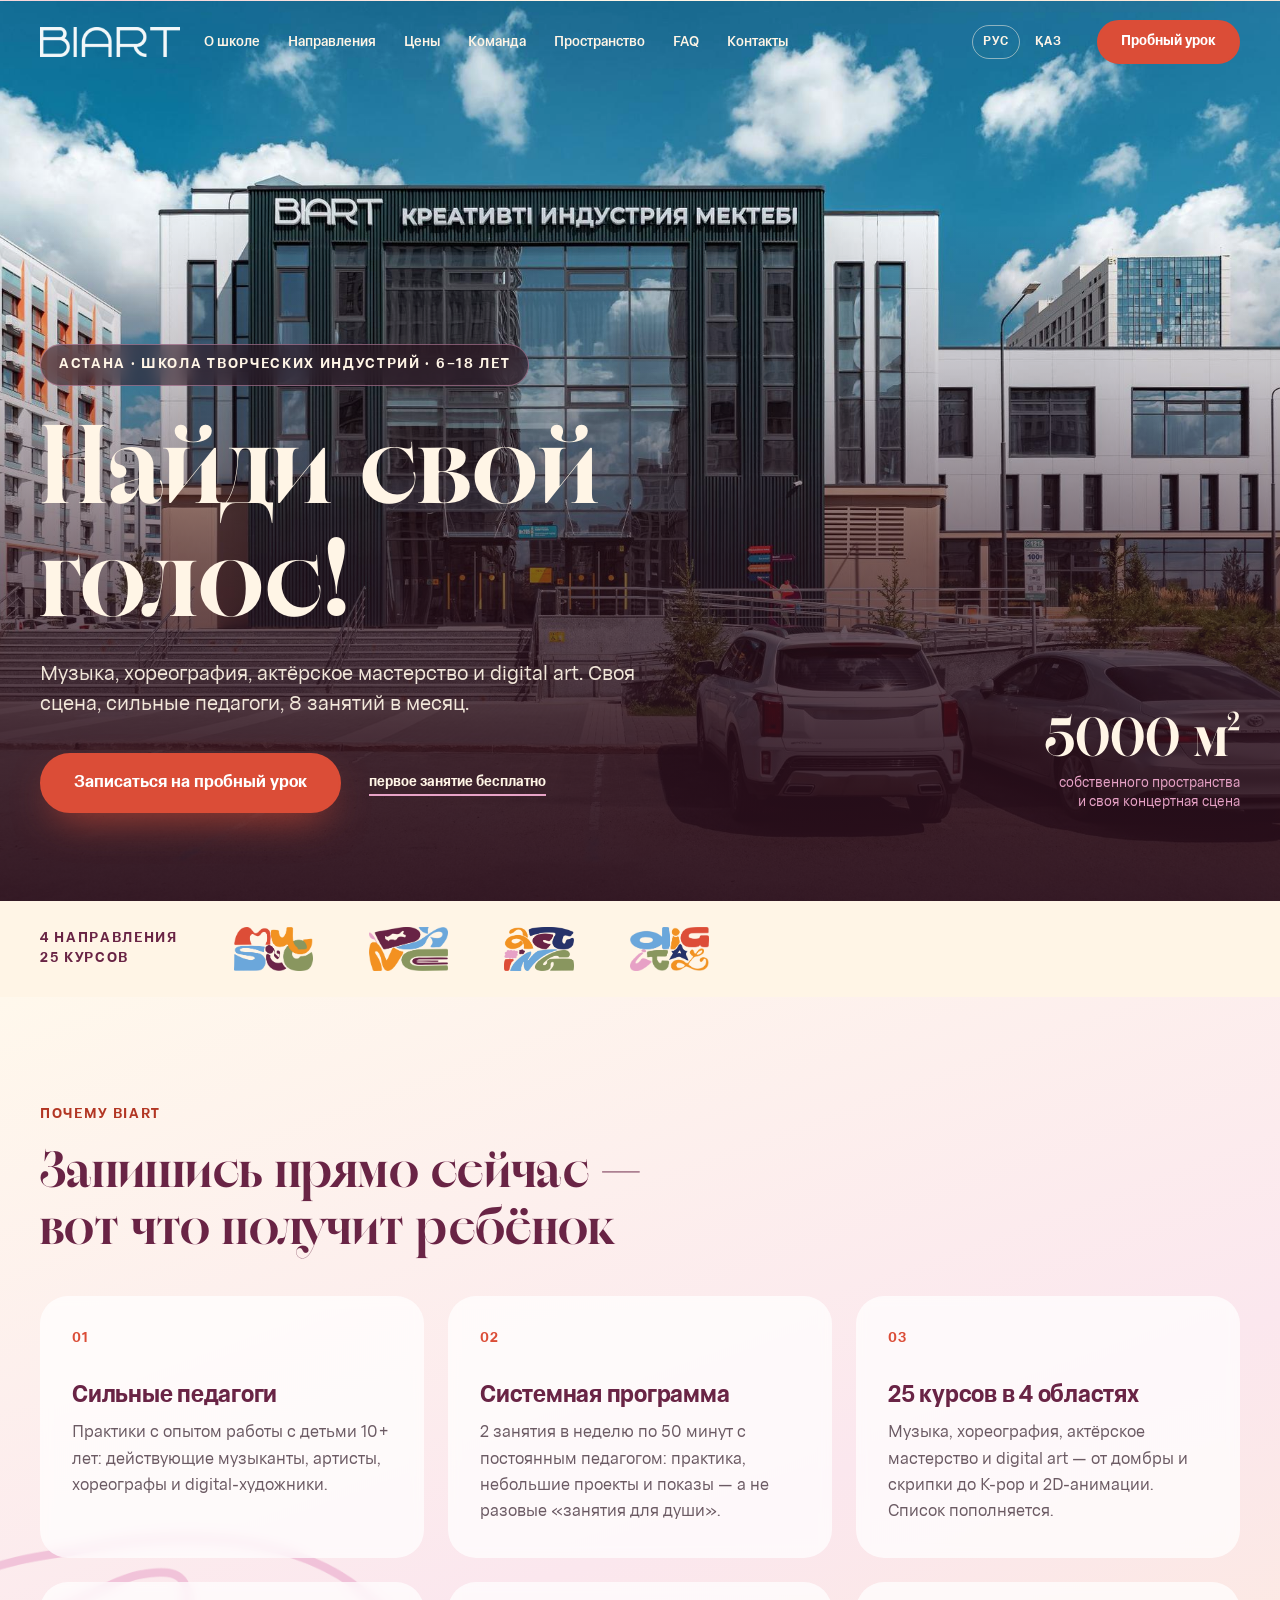
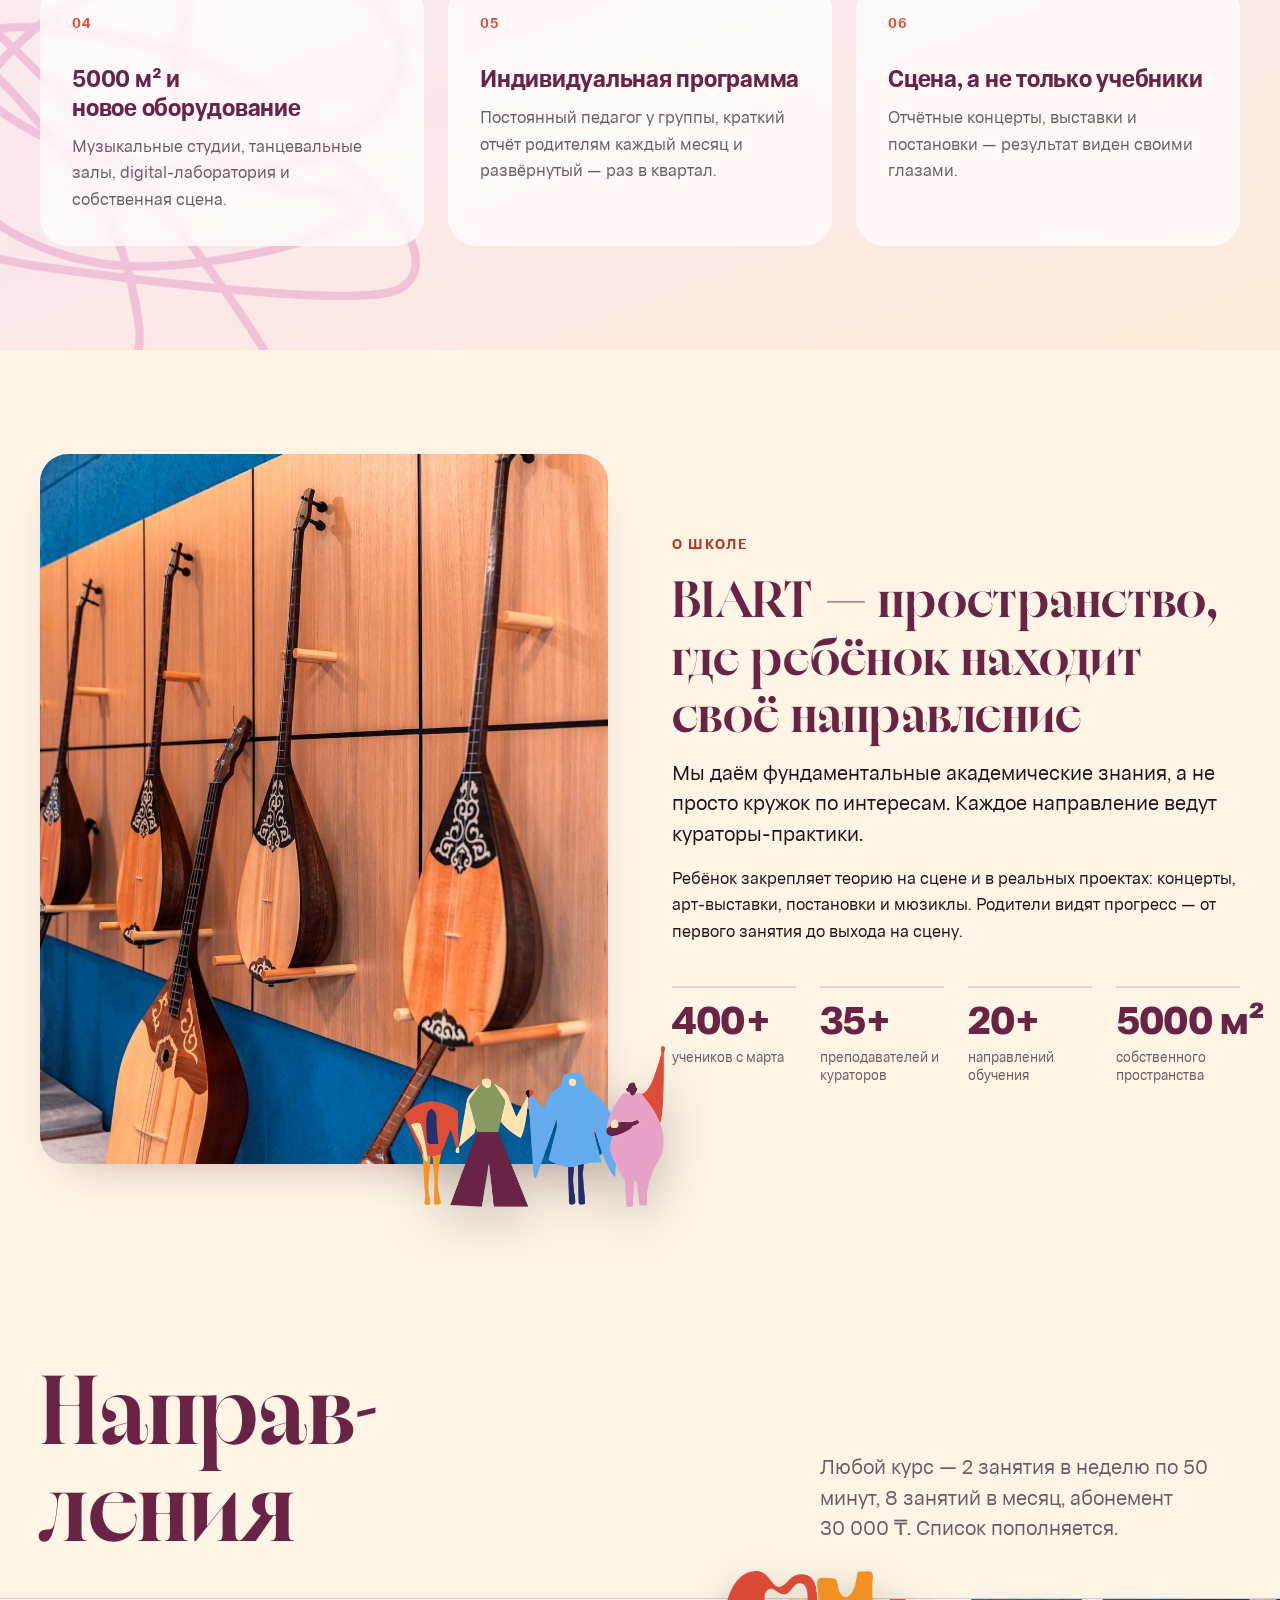
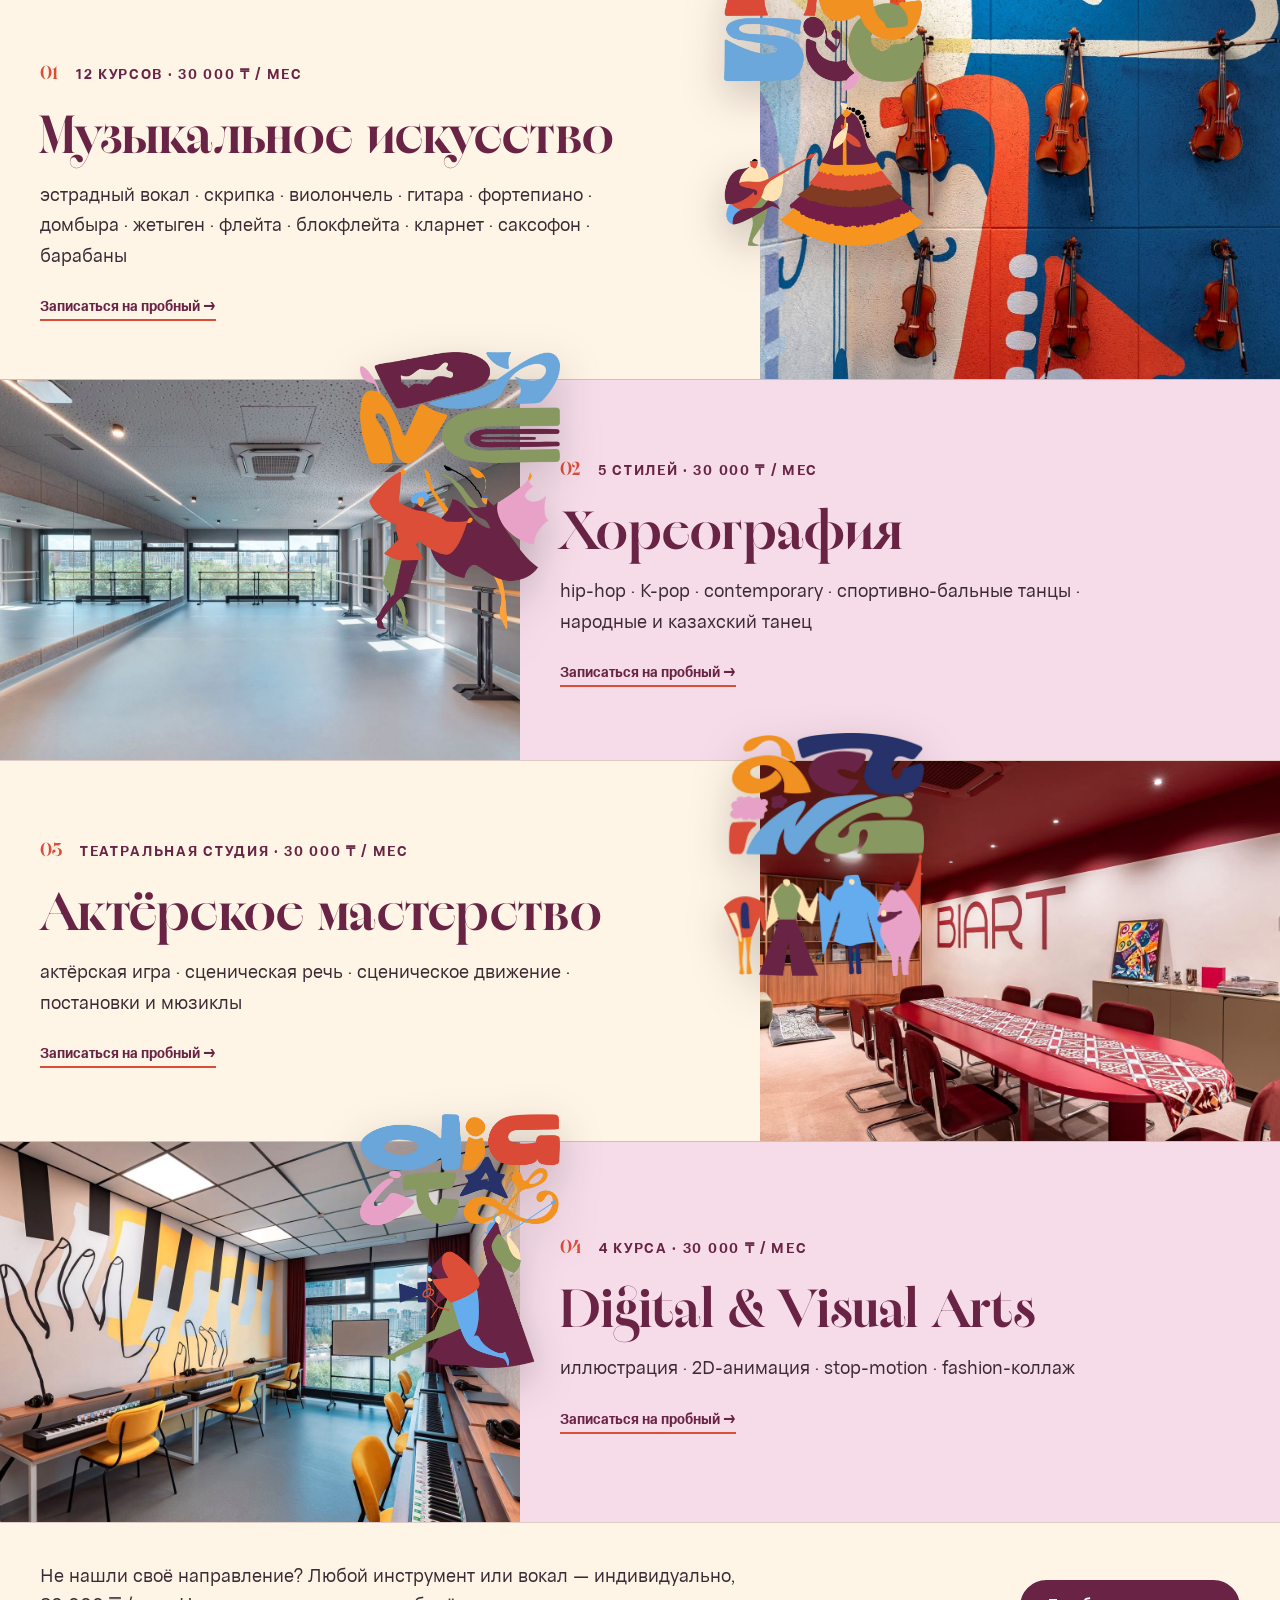
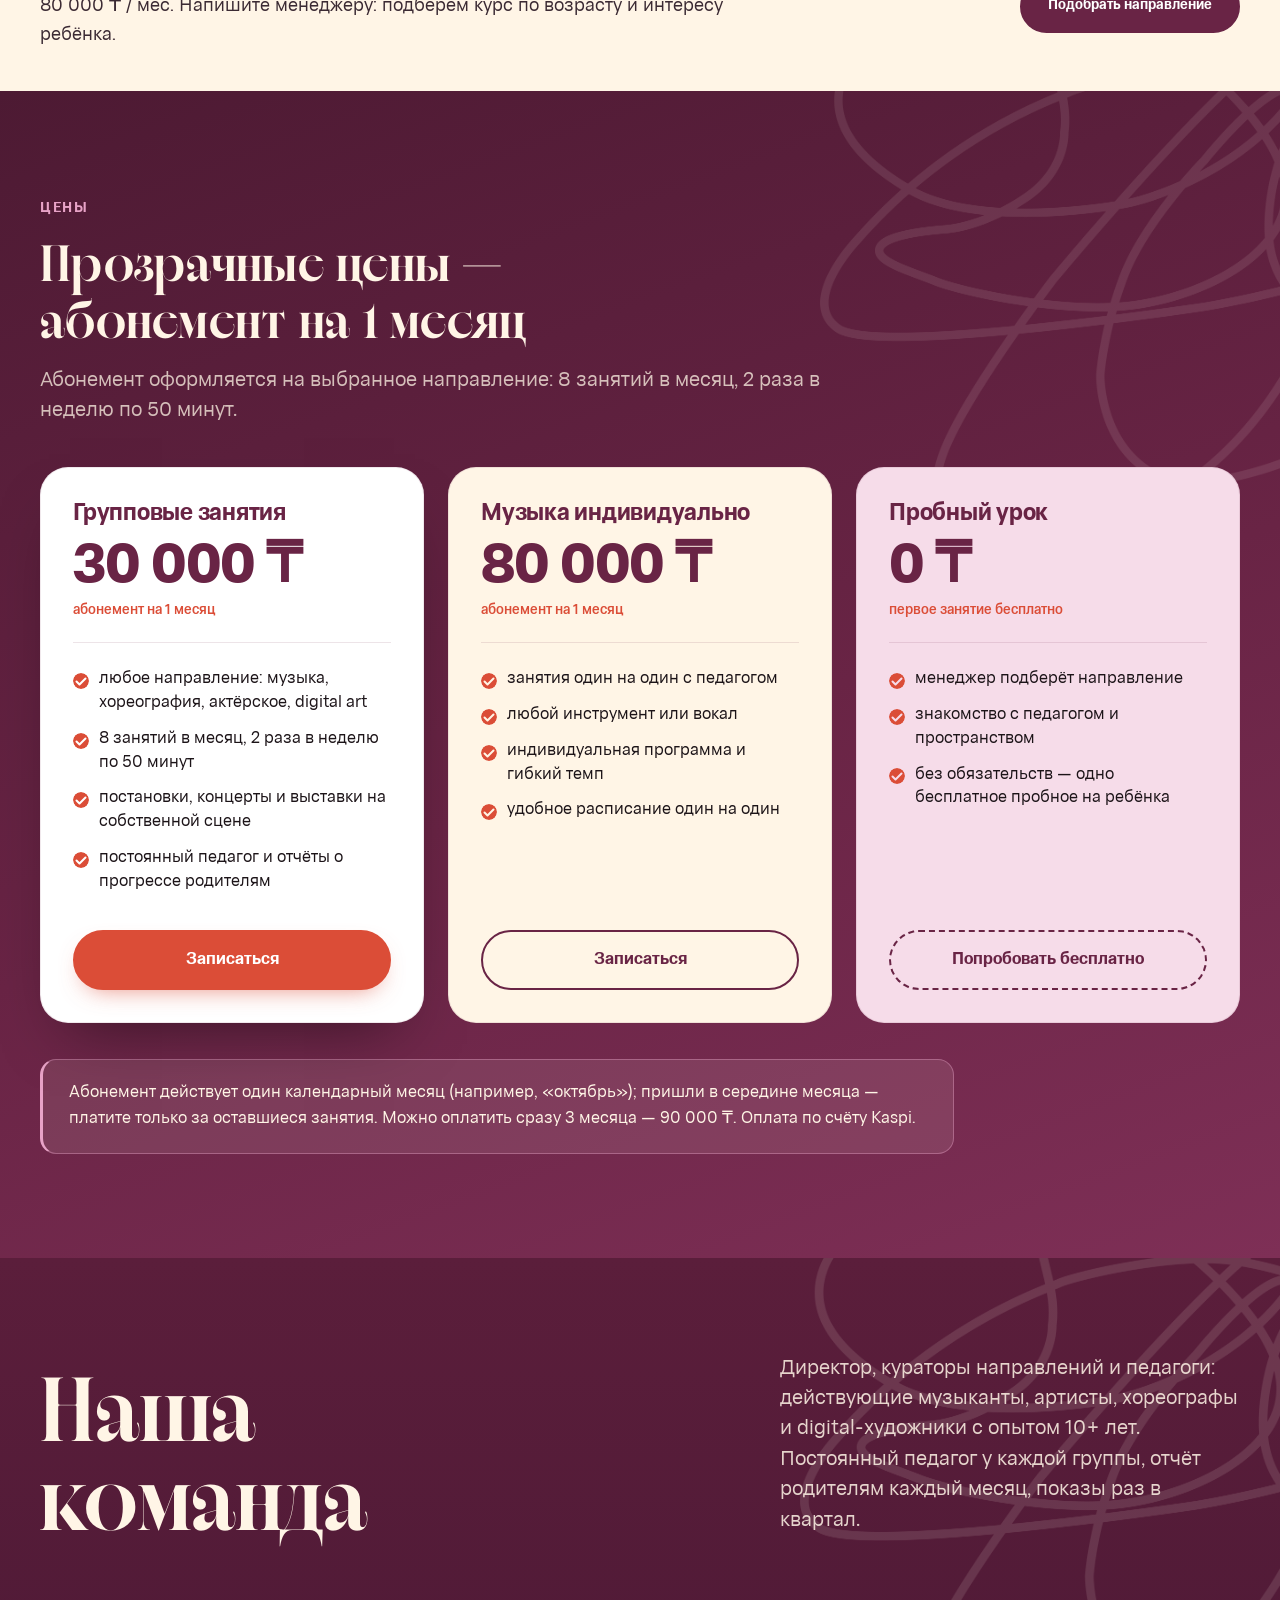
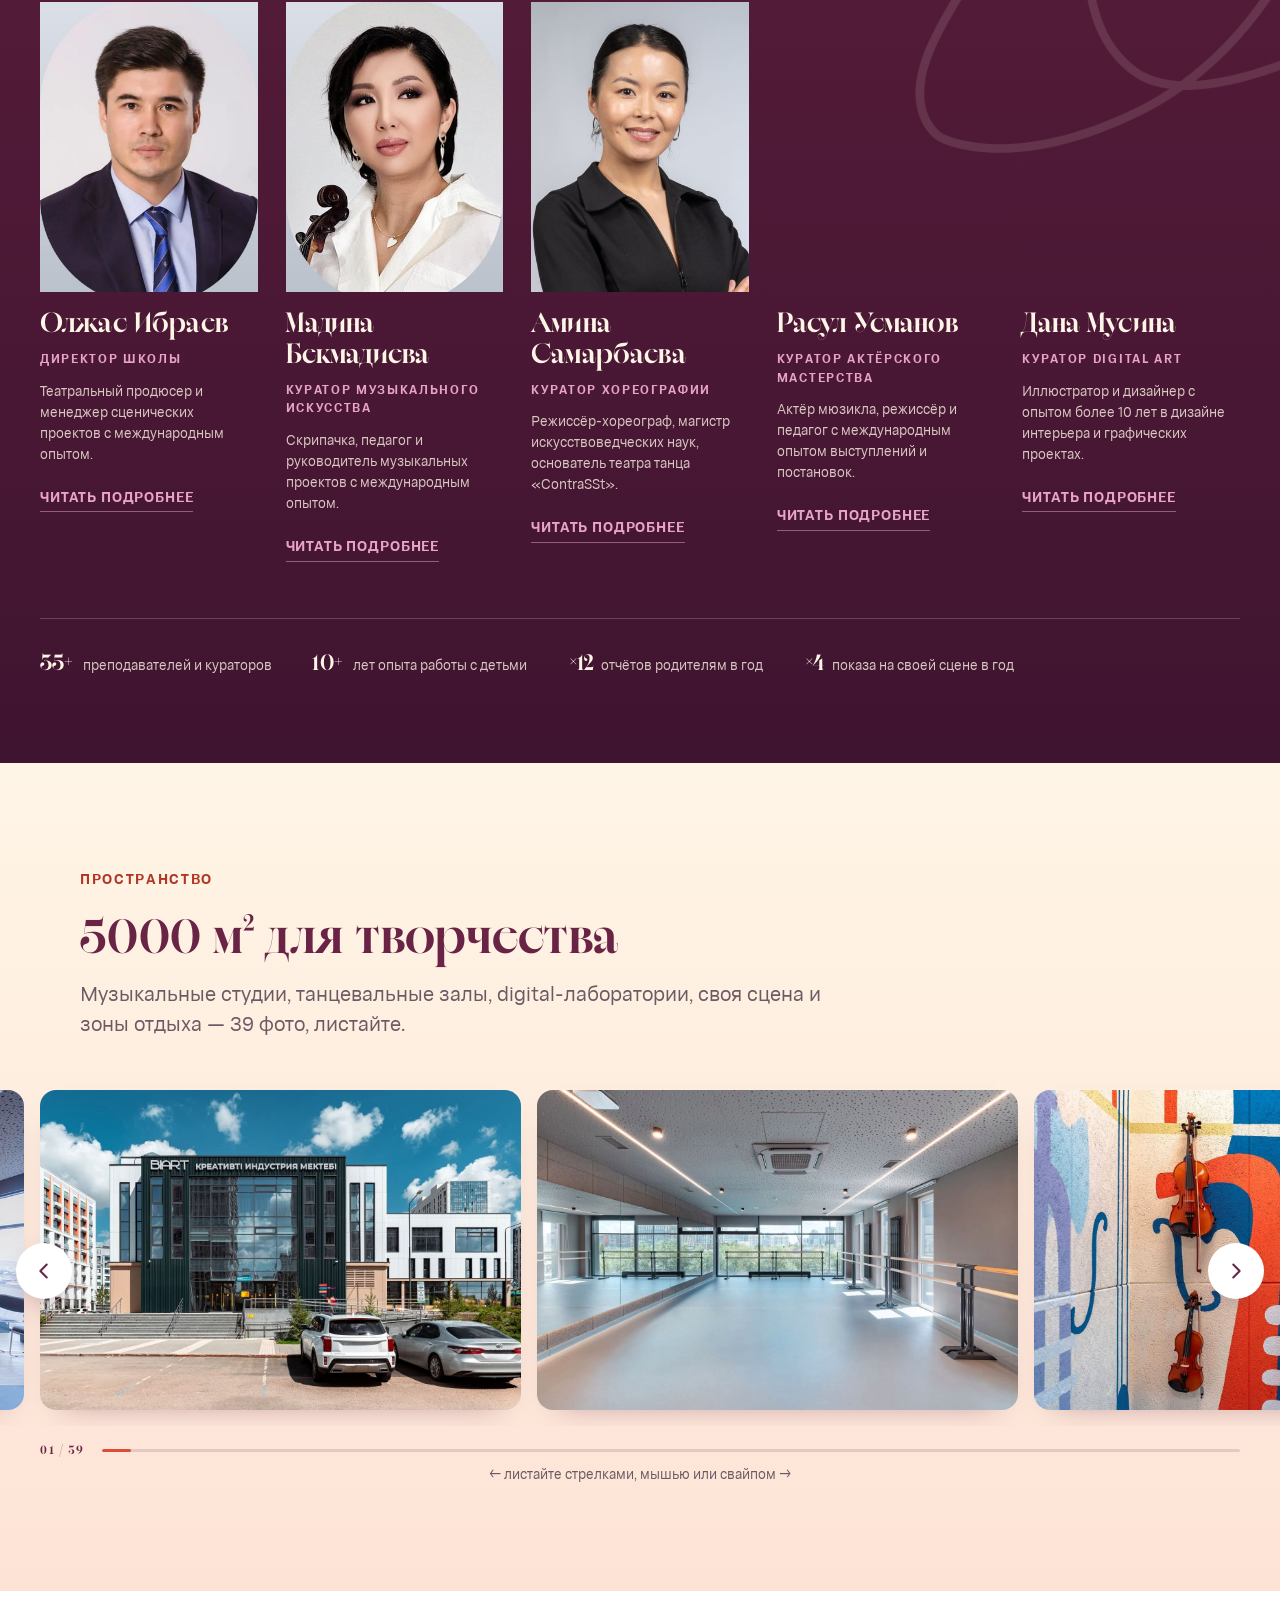
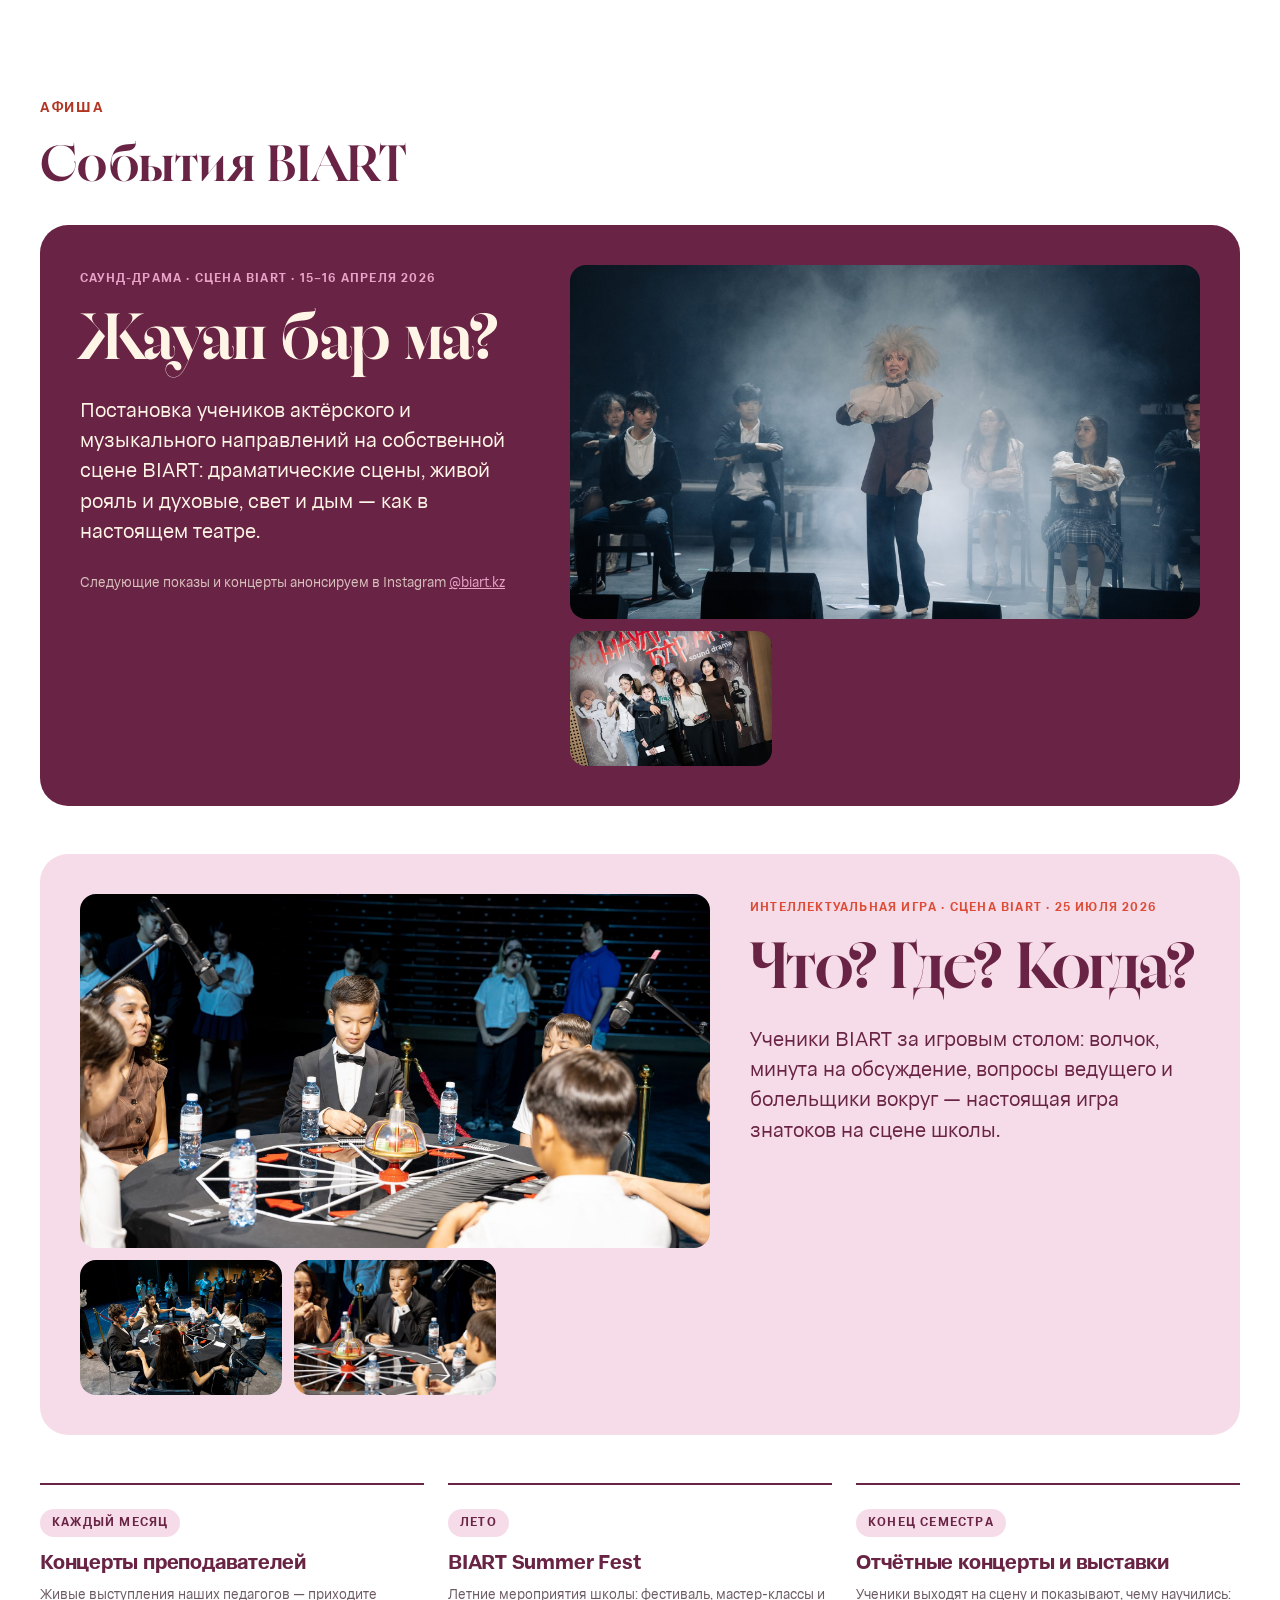
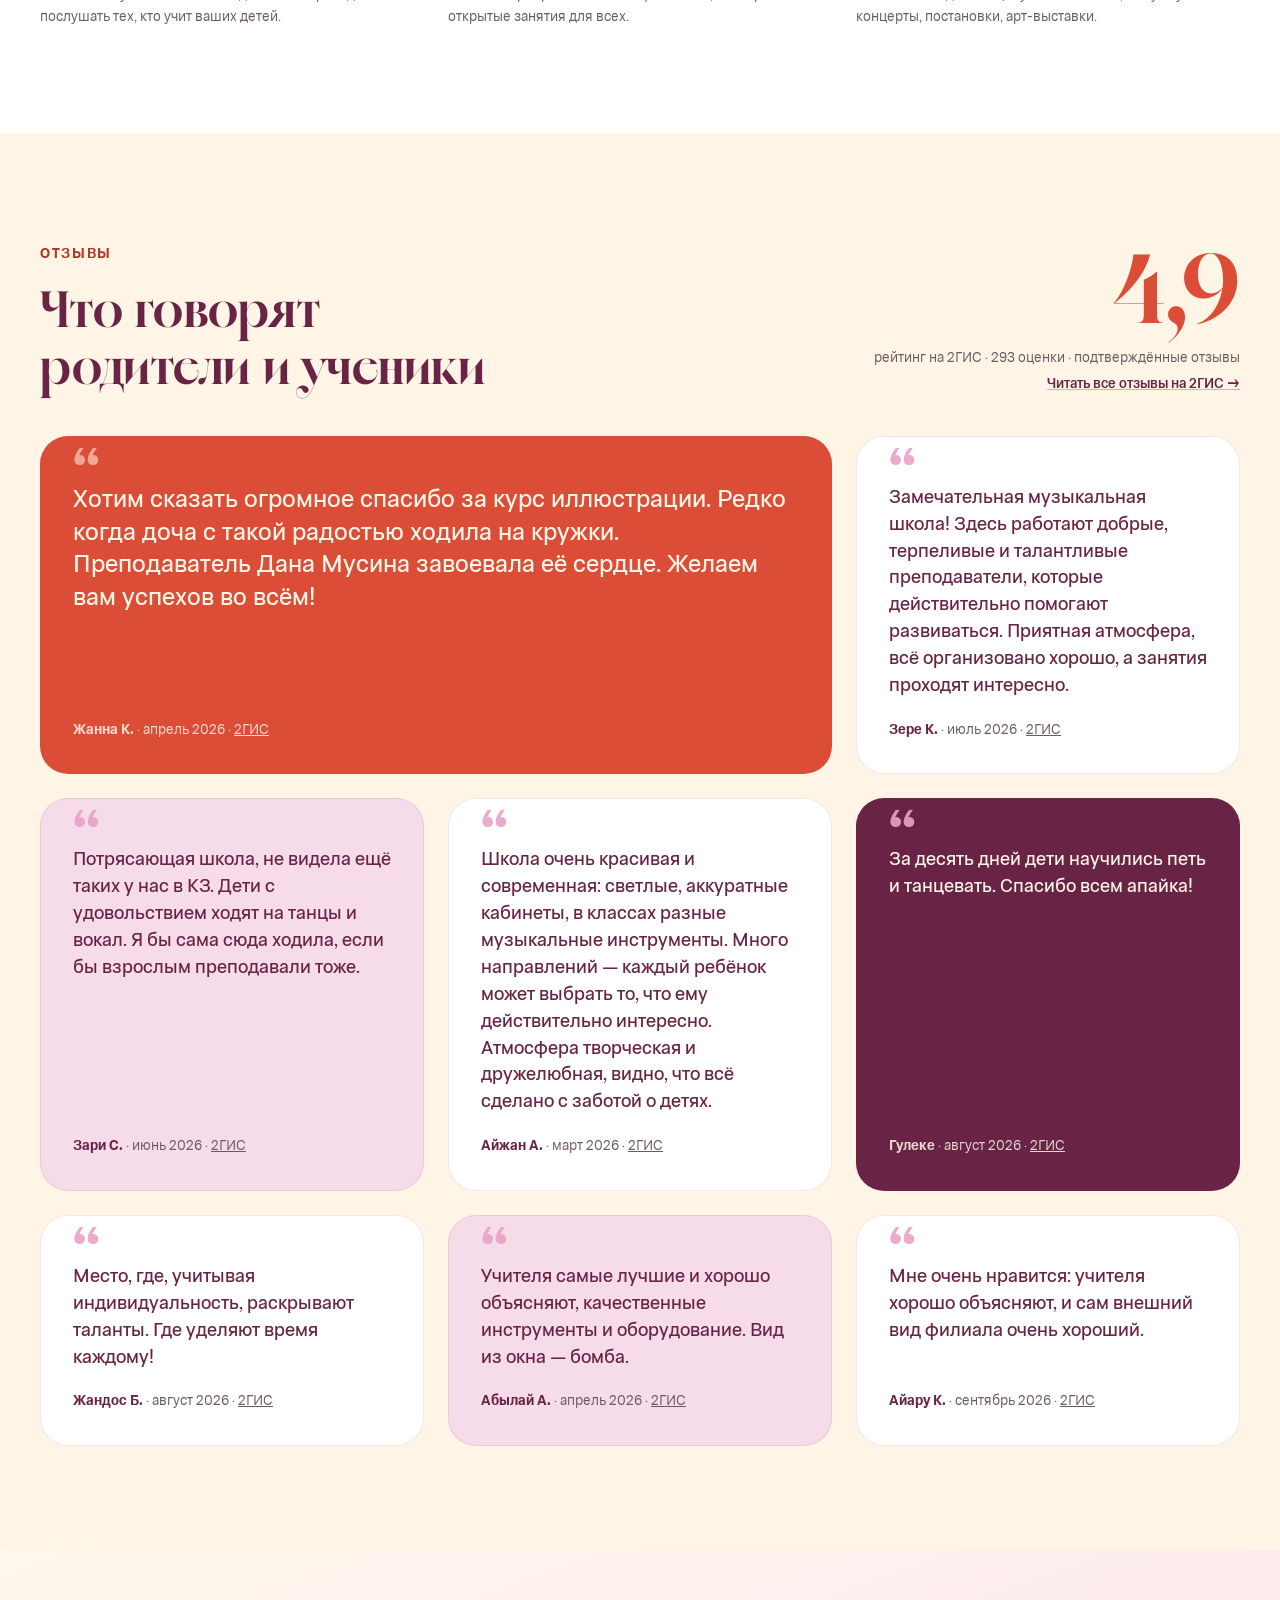
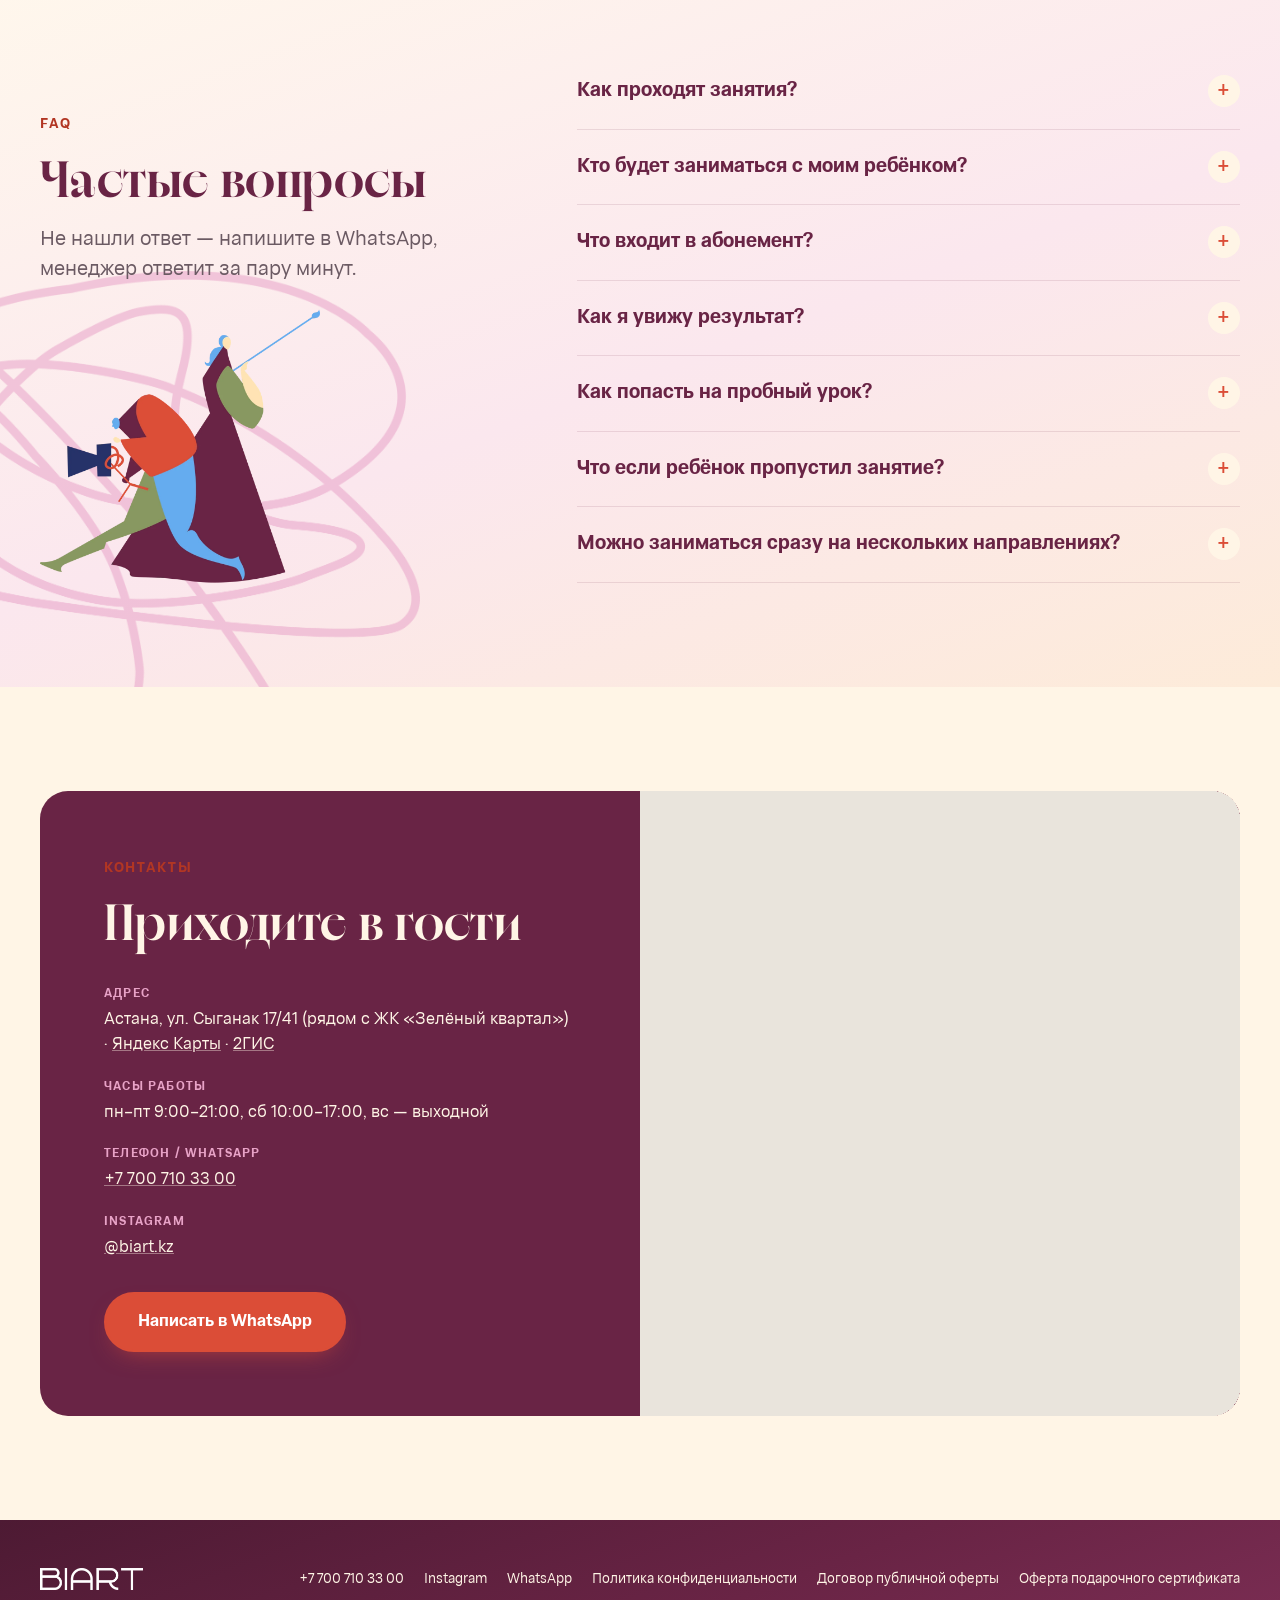
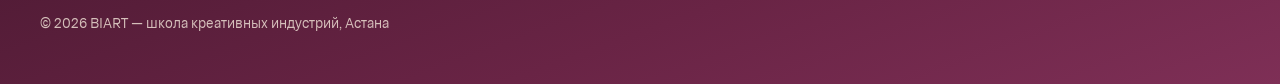
==== commit 3d210cdb: "demo: ленивая загрузка картинок и размеры" ====
--- a/index.html
+++ b/index.html
@@ -1487,7 +1487,7 @@
 
 <div class="wp-block-group wrap is-layout-flow wp-block-group-is-layout-flow">
 
-<figure class="wp-block-image logo"><a href="./"><img decoding="async" src="assets/img/logo.png" alt="BIART"/></a></figure>
+<figure class="wp-block-image logo"><a href="./"><img fetchpriority="high" width="800" height="171" decoding="async" src="assets/img/logo.png" alt="BIART"/></a></figure>
 
 
 <div class="wp-block-group nav is-layout-flow wp-block-group-is-layout-flow">
@@ -1526,7 +1526,7 @@
 
 <div class="wp-block-group hero-stage is-layout-flow wp-block-group-is-layout-flow">
 
-<figure class="wp-block-image hero-photo"><img decoding="async" src="assets/img/hero-facade.jpg" alt="Школа BIART в Астане"/></figure>
+<figure class="wp-block-image hero-photo"><img width="1920" height="1278" decoding="async" loading="eager" fetchpriority="high" src="assets/img/hero-facade.jpg" alt="Школа BIART в Астане"/></figure>
 
 
 <div class="wp-block-group hero-text is-layout-flow wp-block-group-is-layout-flow">
@@ -1556,10 +1556,10 @@
 
 <div class="wp-block-group hero-strip is-layout-flow wp-block-group-is-layout-flow">
 <p class="eyebrow wp-block-paragraph">4 направления<br>25 курсов</p>
-<figure class="wp-block-image"><img decoding="async" src="assets/img/lettering-music.webp" alt="Music"/></figure>
-<figure class="wp-block-image"><img decoding="async" src="assets/img/lettering-dance.webp" alt="Dance"/></figure>
-<figure class="wp-block-image"><img decoding="async" src="assets/img/lettering-acting.webp" alt="Acting"/></figure>
-<figure class="wp-block-image"><img decoding="async" src="assets/img/lettering-digital.webp" alt="Digital"/></figure>
+<figure class="wp-block-image"><img width="900" height="500" decoding="async" loading="lazy" src="assets/img/lettering-music.webp" alt="Music"/></figure>
+<figure class="wp-block-image"><img width="900" height="502" decoding="async" loading="lazy" src="assets/img/lettering-dance.webp" alt="Dance"/></figure>
+<figure class="wp-block-image"><img width="900" height="563" decoding="async" loading="lazy" src="assets/img/lettering-acting.webp" alt="Acting"/></figure>
+<figure class="wp-block-image"><img width="900" height="502" decoding="async" loading="lazy" src="assets/img/lettering-digital.webp" alt="Digital"/></figure>
 </div>
 
 </section>
@@ -1635,10 +1635,10 @@
 
 <div class="wp-block-column about-media is-vertically-aligned-center is-layout-flow wp-block-column-is-layout-flow">
 
-<figure class="wp-block-image about-photo"><img decoding="async" src="assets/img/ph-dombra-wall.jpg" alt="Класс казахских инструментов BIART"/></figure>
-
-
-<figure class="wp-block-image about-illu"><img decoding="async" src="assets/img/char-acting.webp" alt=""/></figure>
+<figure class="wp-block-image about-photo"><img width="1000" height="1503" decoding="async" loading="lazy" src="assets/img/ph-dombra-wall.jpg" alt="Класс казахских инструментов BIART"/></figure>
+
+
+<figure class="wp-block-image about-illu"><img width="1000" height="615" decoding="async" loading="lazy" src="assets/img/char-acting.webp" alt=""/></figure>
 
 </div>
 
@@ -1713,8 +1713,8 @@
 
 
 <div class="wp-block-group dir-media is-layout-flow wp-block-group-is-layout-flow">
-<figure class="wp-block-image dir-photo"><img decoding="async" src="assets/img/ph-violin-class.jpg" alt="Класс скрипки"/></figure>
-<figure class="wp-block-image dir-let"><img decoding="async" src="assets/img/illu-music.webp" alt="Music"/></figure>
+<figure class="wp-block-image dir-photo"><img width="1400" height="932" decoding="async" loading="lazy" src="assets/img/ph-violin-class.jpg" alt="Класс скрипки"/></figure>
+<figure class="wp-block-image dir-let"><img width="727" height="1000" decoding="async" loading="lazy" src="assets/img/illu-music.webp" alt="Music"/></figure>
 </div>
 
 </div>
@@ -1737,8 +1737,8 @@
 
 
 <div class="wp-block-group dir-media is-layout-flow wp-block-group-is-layout-flow">
-<figure class="wp-block-image dir-photo"><img decoding="async" src="assets/img/ph-dance-hall.jpg" alt="Танцевальный зал"/></figure>
-<figure class="wp-block-image dir-let"><img decoding="async" src="assets/img/illu-dance.webp" alt="Dance"/></figure>
+<figure class="wp-block-image dir-photo"><img width="1400" height="932" decoding="async" loading="lazy" src="assets/img/ph-dance-hall.jpg" alt="Танцевальный зал"/></figure>
+<figure class="wp-block-image dir-let"><img width="721" height="1000" decoding="async" loading="lazy" src="assets/img/illu-dance.webp" alt="Dance"/></figure>
 </div>
 
 </div>
@@ -1761,8 +1761,8 @@
 
 
 <div class="wp-block-group dir-media is-layout-flow wp-block-group-is-layout-flow">
-<figure class="wp-block-image dir-photo"><img decoding="async" src="assets/img/ph-biart-hall.jpg" alt="Аудитория BIART"/></figure>
-<figure class="wp-block-image dir-let"><img decoding="async" src="assets/img/illu-acting.webp" alt="Acting"/></figure>
+<figure class="wp-block-image dir-photo"><img width="1400" height="932" decoding="async" loading="lazy" src="assets/img/ph-biart-hall.jpg" alt="Аудитория BIART"/></figure>
+<figure class="wp-block-image dir-let"><img width="821" height="1000" decoding="async" loading="lazy" src="assets/img/illu-acting.webp" alt="Acting"/></figure>
 </div>
 
 </div>
@@ -1785,8 +1785,8 @@
 
 
 <div class="wp-block-group dir-media is-layout-flow wp-block-group-is-layout-flow">
-<figure class="wp-block-image dir-photo"><img decoding="async" src="assets/img/ph-keys-class.jpg" alt="Digital-класс"/></figure>
-<figure class="wp-block-image dir-let"><img decoding="async" src="assets/img/illu-digital.webp" alt="Digital"/></figure>
+<figure class="wp-block-image dir-photo"><img width="1400" height="932" decoding="async" loading="lazy" src="assets/img/ph-keys-class.jpg" alt="Digital-класс"/></figure>
+<figure class="wp-block-image dir-let"><img width="785" height="1000" decoding="async" loading="lazy" src="assets/img/illu-digital.webp" alt="Digital"/></figure>
 </div>
 
 </div>
@@ -1892,7 +1892,7 @@
 <div class="wp-block-columns teacher-grid is-layout-flex wp-container-core-columns-is-layout-9ba6dbca wp-block-columns-is-layout-flex">
 
 <div class="wp-block-column teacher is-head is-layout-flow wp-block-column-is-layout-flow">
-<figure class="wp-block-image portrait"><img decoding="async" src="assets/img/team-ibraev.jpg" alt="Олжас Ибраев"/></figure>
+<figure class="wp-block-image portrait"><img width="750" height="1000" decoding="async" loading="lazy" src="assets/img/team-ibraev.jpg" alt="Олжас Ибраев"/></figure>
 <h3 class="wp-block-heading">Олжас Ибраев</h3>
 <p class="teacher-role wp-block-paragraph">директор школы</p>
 <p class="teacher-cred wp-block-paragraph">Театральный продюсер и менеджер сценических проектов с международным опытом.</p>
@@ -1912,7 +1912,7 @@
 
 
 <div class="wp-block-column teacher is-layout-flow wp-block-column-is-layout-flow">
-<figure class="wp-block-image portrait"><img decoding="async" src="assets/img/team-bekmadieva.jpg" alt="Мадина Бекмадиева"/></figure>
+<figure class="wp-block-image portrait"><img width="750" height="1000" decoding="async" loading="lazy" src="assets/img/team-bekmadieva.jpg" alt="Мадина Бекмадиева"/></figure>
 <h3 class="wp-block-heading">Мадина Бекмадиева</h3>
 <p class="teacher-role wp-block-paragraph">куратор музыкального искусства</p>
 <p class="teacher-cred wp-block-paragraph">Скрипачка, педагог и руководитель музыкальных проектов с международным опытом.</p>
@@ -1931,7 +1931,7 @@
 
 
 <div class="wp-block-column teacher is-layout-flow wp-block-column-is-layout-flow">
-<figure class="wp-block-image portrait"><img decoding="async" src="assets/img/team-samarbaeva.jpg" alt="Амина Самарбаева"/></figure>
+<figure class="wp-block-image portrait"><img width="750" height="1000" decoding="async" loading="lazy" src="assets/img/team-samarbaeva.jpg" alt="Амина Самарбаева"/></figure>
 <h3 class="wp-block-heading">Амина Самарбаева</h3>
 <p class="teacher-role wp-block-paragraph">куратор хореографии</p>
 <p class="teacher-cred wp-block-paragraph">Режиссёр-хореограф, магистр искусствоведческих наук, основатель театра танца «ContraSSt».</p>
@@ -1950,7 +1950,7 @@
 
 
 <div class="wp-block-column teacher is-layout-flow wp-block-column-is-layout-flow">
-<figure class="wp-block-image portrait"><img decoding="async" src="assets/img/team-usmanov.jpg" alt="Расул Усманов"/></figure>
+<figure class="wp-block-image portrait"><img width="750" height="1000" decoding="async" loading="lazy" src="assets/img/team-usmanov.jpg" alt="Расул Усманов"/></figure>
 <h3 class="wp-block-heading">Расул Усманов</h3>
 <p class="teacher-role wp-block-paragraph">куратор актёрского мастерства</p>
 <p class="teacher-cred wp-block-paragraph">Актёр мюзикла, режиссёр и педагог с международным опытом выступлений и постановок.</p>
@@ -1969,7 +1969,7 @@
 
 
 <div class="wp-block-column teacher is-layout-flow wp-block-column-is-layout-flow">
-<figure class="wp-block-image portrait"><img decoding="async" src="assets/img/team-musina.jpg" alt="Дана Мусина"/></figure>
+<figure class="wp-block-image portrait"><img width="750" height="1000" decoding="async" loading="lazy" src="assets/img/team-musina.jpg" alt="Дана Мусина"/></figure>
 <h3 class="wp-block-heading">Дана Мусина</h3>
 <p class="teacher-role wp-block-paragraph">куратор digital art</p>
 <p class="teacher-cred wp-block-paragraph">Иллюстратор и дизайнер с опытом более 10 лет в дизайне интерьера и графических проектах.</p>
@@ -2012,45 +2012,45 @@
 <div class="wp-block-group carousel is-layout-flow wp-block-group-is-layout-flow">
 
 <div class="wp-block-group carousel-track is-layout-flow wp-block-group-is-layout-flow">
-<figure class="wp-block-image m"><img decoding="async" src="assets/img/ph-facade.jpg" alt="Фасад школы BIART в Астане"/></figure>
-<figure class="wp-block-image m"><img decoding="async" src="assets/img/ph-dance-hall.jpg" alt="Танцевальный зал"/></figure>
-<figure class="wp-block-image m"><img decoding="async" src="assets/img/ph-violin-class.jpg" alt="Класс скрипки"/></figure>
-<figure class="wp-block-image m"><img decoding="async" src="assets/img/ph-folk-class.jpg" alt="Класс казахских инструментов"/></figure>
-<figure class="wp-block-image m"><img decoding="async" src="assets/img/ph-rock-studio.jpg" alt="Репетиционная рок-студия"/></figure>
-<figure class="wp-block-image m"><img decoding="async" src="assets/img/ph-keys-class.jpg" alt="Класс фортепиано и digital"/></figure>
-<figure class="wp-block-image m"><img decoding="async" src="assets/img/ph-lounge-vinyl.jpg" alt="Лаунж-зона с виниловой стеной"/></figure>
-<figure class="wp-block-image m"><img decoding="async" src="assets/img/ph-piano.jpg" alt="Класс вокала и фортепиано"/></figure>
-<figure class="wp-block-image m"><img decoding="async" src="assets/img/ph-band-room.jpg" alt="Репетиционная база"/></figure>
-<figure class="wp-block-image m"><img decoding="async" src="assets/img/ph-dombra-wall.jpg" alt="Домбры в классе казахских инструментов"/></figure>
-<figure class="wp-block-image m"><img decoding="async" src="assets/img/ph-biart-hall.jpg" alt="Библиотека и переговорная BIART"/></figure>
-<figure class="wp-block-image m"><img decoding="async" src="assets/img/g1441.jpg" alt="Пространство BIART"/></figure>
-<figure class="wp-block-image m"><img decoding="async" src="assets/img/g1399.jpg" alt="Пространство BIART"/></figure>
-<figure class="wp-block-image m"><img decoding="async" src="assets/img/g1408.jpg" alt="Пространство BIART"/></figure>
-<figure class="wp-block-image m"><img decoding="async" src="assets/img/g1457.jpg" alt="Пространство BIART"/></figure>
-<figure class="wp-block-image m"><img decoding="async" src="assets/img/g1512.jpg" alt="Пространство BIART"/></figure>
-<figure class="wp-block-image m"><img decoding="async" src="assets/img/g1557.jpg" alt="Пространство BIART"/></figure>
-<figure class="wp-block-image m"><img decoding="async" src="assets/img/g1591.jpg" alt="Пространство BIART"/></figure>
-<figure class="wp-block-image m"><img decoding="async" src="assets/img/g1600.jpg" alt="Пространство BIART"/></figure>
-<figure class="wp-block-image m"><img decoding="async" src="assets/img/g1478.jpg" alt="Пространство BIART"/></figure>
-<figure class="wp-block-image m"><img decoding="async" src="assets/img/g1449.jpg" alt="Пространство BIART"/></figure>
-<figure class="wp-block-image m"><img decoding="async" src="assets/img/g1620.jpg" alt="Пространство BIART"/></figure>
-<figure class="wp-block-image m"><img decoding="async" src="assets/img/g1694.jpg" alt="Пространство BIART"/></figure>
-<figure class="wp-block-image m"><img decoding="async" src="assets/img/g1443.jpg" alt="Пространство BIART"/></figure>
-<figure class="wp-block-image m"><img decoding="async" src="assets/img/g1536.jpg" alt="Пространство BIART"/></figure>
-<figure class="wp-block-image m"><img decoding="async" src="assets/img/g1420.jpg" alt="Пространство BIART"/></figure>
-<figure class="wp-block-image m"><img decoding="async" src="assets/img/g1461.jpg" alt="Пространство BIART"/></figure>
-<figure class="wp-block-image m"><img decoding="async" src="assets/img/g1501.jpg" alt="Пространство BIART"/></figure>
-<figure class="wp-block-image m"><img decoding="async" src="assets/img/g1508.jpg" alt="Пространство BIART"/></figure>
-<figure class="wp-block-image m"><img decoding="async" src="assets/img/g1560.jpg" alt="Пространство BIART"/></figure>
-<figure class="wp-block-image m"><img decoding="async" src="assets/img/g1580.jpg" alt="Пространство BIART"/></figure>
-<figure class="wp-block-image m"><img decoding="async" src="assets/img/g1613.jpg" alt="Пространство BIART"/></figure>
-<figure class="wp-block-image m"><img decoding="async" src="assets/img/g1628.jpg" alt="Пространство BIART"/></figure>
-<figure class="wp-block-image m"><img decoding="async" src="assets/img/g1677.jpg" alt="Пространство BIART"/></figure>
-<figure class="wp-block-image m"><img decoding="async" src="assets/img/g1466.jpg" alt="Пространство BIART"/></figure>
-<figure class="wp-block-image m"><img decoding="async" src="assets/img/g1453.jpg" alt="Пространство BIART"/></figure>
-<figure class="wp-block-image m"><img decoding="async" src="assets/img/g1685.jpg" alt="Пространство BIART"/></figure>
-<figure class="wp-block-image m"><img decoding="async" src="assets/img/g1454.jpg" alt="Пространство BIART"/></figure>
-<figure class="wp-block-image m"><img decoding="async" src="assets/img/g1572.jpg" alt="Пространство BIART"/></figure>
+<figure class="wp-block-image m"><img width="1400" height="932" decoding="async" loading="lazy" src="assets/img/ph-facade.jpg" alt="Фасад школы BIART в Астане"/></figure>
+<figure class="wp-block-image m"><img width="1400" height="932" decoding="async" loading="lazy" src="assets/img/ph-dance-hall.jpg" alt="Танцевальный зал"/></figure>
+<figure class="wp-block-image m"><img width="1400" height="932" decoding="async" loading="lazy" src="assets/img/ph-violin-class.jpg" alt="Класс скрипки"/></figure>
+<figure class="wp-block-image m"><img width="1400" height="932" decoding="async" loading="lazy" src="assets/img/ph-folk-class.jpg" alt="Класс казахских инструментов"/></figure>
+<figure class="wp-block-image m"><img width="1400" height="932" decoding="async" loading="lazy" src="assets/img/ph-rock-studio.jpg" alt="Репетиционная рок-студия"/></figure>
+<figure class="wp-block-image m"><img width="1400" height="932" decoding="async" loading="lazy" src="assets/img/ph-keys-class.jpg" alt="Класс фортепиано и digital"/></figure>
+<figure class="wp-block-image m"><img width="1400" height="932" decoding="async" loading="lazy" src="assets/img/ph-lounge-vinyl.jpg" alt="Лаунж-зона с виниловой стеной"/></figure>
+<figure class="wp-block-image m"><img width="1400" height="932" decoding="async" loading="lazy" src="assets/img/ph-piano.jpg" alt="Класс вокала и фортепиано"/></figure>
+<figure class="wp-block-image m"><img width="1400" height="932" decoding="async" loading="lazy" src="assets/img/ph-band-room.jpg" alt="Репетиционная база"/></figure>
+<figure class="wp-block-image m"><img width="1000" height="1503" decoding="async" loading="lazy" src="assets/img/ph-dombra-wall.jpg" alt="Домбры в классе казахских инструментов"/></figure>
+<figure class="wp-block-image m"><img width="1400" height="932" decoding="async" loading="lazy" src="assets/img/ph-biart-hall.jpg" alt="Библиотека и переговорная BIART"/></figure>
+<figure class="wp-block-image m"><img width="780" height="520" decoding="async" loading="lazy" src="assets/img/g1441.jpg" alt="Пространство BIART"/></figure>
+<figure class="wp-block-image m"><img width="780" height="520" decoding="async" loading="lazy" src="assets/img/g1399.jpg" alt="Пространство BIART"/></figure>
+<figure class="wp-block-image m"><img width="780" height="520" decoding="async" loading="lazy" src="assets/img/g1408.jpg" alt="Пространство BIART"/></figure>
+<figure class="wp-block-image m"><img width="780" height="520" decoding="async" loading="lazy" src="assets/img/g1457.jpg" alt="Пространство BIART"/></figure>
+<figure class="wp-block-image m"><img width="780" height="520" decoding="async" loading="lazy" src="assets/img/g1512.jpg" alt="Пространство BIART"/></figure>
+<figure class="wp-block-image m"><img width="780" height="520" decoding="async" loading="lazy" src="assets/img/g1557.jpg" alt="Пространство BIART"/></figure>
+<figure class="wp-block-image m"><img width="780" height="520" decoding="async" loading="lazy" src="assets/img/g1591.jpg" alt="Пространство BIART"/></figure>
+<figure class="wp-block-image m"><img width="780" height="520" decoding="async" loading="lazy" src="assets/img/g1600.jpg" alt="Пространство BIART"/></figure>
+<figure class="wp-block-image m"><img width="780" height="520" decoding="async" loading="lazy" src="assets/img/g1478.jpg" alt="Пространство BIART"/></figure>
+<figure class="wp-block-image m"><img width="780" height="520" decoding="async" loading="lazy" src="assets/img/g1449.jpg" alt="Пространство BIART"/></figure>
+<figure class="wp-block-image m"><img width="780" height="520" decoding="async" loading="lazy" src="assets/img/g1620.jpg" alt="Пространство BIART"/></figure>
+<figure class="wp-block-image m"><img width="780" height="520" decoding="async" loading="lazy" src="assets/img/g1694.jpg" alt="Пространство BIART"/></figure>
+<figure class="wp-block-image m"><img width="780" height="520" decoding="async" loading="lazy" src="assets/img/g1443.jpg" alt="Пространство BIART"/></figure>
+<figure class="wp-block-image m"><img width="346" height="520" decoding="async" loading="lazy" src="assets/img/g1536.jpg" alt="Пространство BIART"/></figure>
+<figure class="wp-block-image m"><img width="780" height="520" decoding="async" loading="lazy" src="assets/img/g1420.jpg" alt="Пространство BIART"/></figure>
+<figure class="wp-block-image m"><img width="780" height="520" decoding="async" loading="lazy" src="assets/img/g1461.jpg" alt="Пространство BIART"/></figure>
+<figure class="wp-block-image m"><img width="780" height="520" decoding="async" loading="lazy" src="assets/img/g1501.jpg" alt="Пространство BIART"/></figure>
+<figure class="wp-block-image m"><img width="780" height="520" decoding="async" loading="lazy" src="assets/img/g1508.jpg" alt="Пространство BIART"/></figure>
+<figure class="wp-block-image m"><img width="780" height="520" decoding="async" loading="lazy" src="assets/img/g1560.jpg" alt="Пространство BIART"/></figure>
+<figure class="wp-block-image m"><img width="780" height="520" decoding="async" loading="lazy" src="assets/img/g1580.jpg" alt="Пространство BIART"/></figure>
+<figure class="wp-block-image m"><img width="780" height="520" decoding="async" loading="lazy" src="assets/img/g1613.jpg" alt="Пространство BIART"/></figure>
+<figure class="wp-block-image m"><img width="780" height="520" decoding="async" loading="lazy" src="assets/img/g1628.jpg" alt="Пространство BIART"/></figure>
+<figure class="wp-block-image m"><img width="780" height="520" decoding="async" loading="lazy" src="assets/img/g1677.jpg" alt="Пространство BIART"/></figure>
+<figure class="wp-block-image m"><img width="780" height="520" decoding="async" loading="lazy" src="assets/img/g1466.jpg" alt="Пространство BIART"/></figure>
+<figure class="wp-block-image m"><img width="780" height="520" decoding="async" loading="lazy" src="assets/img/g1453.jpg" alt="Пространство BIART"/></figure>
+<figure class="wp-block-image m"><img width="346" height="520" decoding="async" loading="lazy" src="assets/img/g1685.jpg" alt="Пространство BIART"/></figure>
+<figure class="wp-block-image m"><img width="780" height="520" decoding="async" loading="lazy" src="assets/img/g1454.jpg" alt="Пространство BIART"/></figure>
+<figure class="wp-block-image m"><img width="780" height="520" decoding="async" loading="lazy" src="assets/img/g1572.jpg" alt="Пространство BIART"/></figure>
 </div>
 
 </div>
@@ -2081,10 +2081,10 @@
 
 
 <div class="wp-block-group ev-mosaic is-layout-flow wp-block-group-is-layout-flow">
-<figure class="wp-block-image ev-ph ev-ph-main"><a href="assets/img/ev-drama.jpg"><img decoding="async" src="assets/img/ev-drama.jpg" alt="Сцена из саунд-драмы «Жауап бар ма?» на сцене BIART"/></a></figure>
-<figure class="wp-block-image ev-ph"><a href="assets/img/ev-poster.jpg"><img decoding="async" src="assets/img/ev-poster.jpg" alt="Ученики у афиши «Жауап бар ма?»"/></a></figure>
-<figure class="wp-block-image ev-ph"><a href="assets/img/ev-piano.jpg"><img decoding="async" src="assets/img/ev-piano.jpg" alt="Соло на рояле в саунд-драме «Жауап бар ма?»"/></a></figure>
-<figure class="wp-block-image ev-ph"><a href="assets/img/ev-final.jpg"><img decoding="async" src="assets/img/ev-final.jpg" alt="Финальный поклон участников «Жауап бар ма?»"/></a></figure>
+<figure class="wp-block-image ev-ph ev-ph-main"><a href="assets/img/ev-drama.jpg"><img width="2000" height="1333" decoding="async" loading="lazy" src="assets/img/ev-drama.jpg" alt="Сцена из саунд-драмы «Жауап бар ма?» на сцене BIART"/></a></figure>
+<figure class="wp-block-image ev-ph"><a href="assets/img/ev-poster.jpg"><img width="1400" height="933" decoding="async" loading="lazy" src="assets/img/ev-poster.jpg" alt="Ученики у афиши «Жауап бар ма?»"/></a></figure>
+<figure class="wp-block-image ev-ph"><a href="assets/img/ev-piano.jpg"><img width="1400" height="933" decoding="async" loading="lazy" src="assets/img/ev-piano.jpg" alt="Соло на рояле в саунд-драме «Жауап бар ма?»"/></a></figure>
+<figure class="wp-block-image ev-ph"><a href="assets/img/ev-final.jpg"><img width="1400" height="933" decoding="async" loading="lazy" src="assets/img/ev-final.jpg" alt="Финальный поклон участников «Жауап бар ма?»"/></a></figure>
 </div>
 
 </div>
@@ -2100,10 +2100,10 @@
 
 
 <div class="wp-block-group ev-mosaic is-layout-flow wp-block-group-is-layout-flow">
-<figure class="wp-block-image ev-ph ev-ph-main"><a href="assets/img/ev-chgk-main.jpg"><img decoding="async" src="assets/img/ev-chgk-main.jpg" alt="Игра «Что? Где? Когда?» на сцене BIART: команда за столом с волчком"/></a></figure>
-<figure class="wp-block-image ev-ph"><a href="assets/img/ev-chgk-team.jpg"><img decoding="async" src="assets/img/ev-chgk-team.jpg" alt="Команда знатоков радуется правильному ответу"/></a></figure>
-<figure class="wp-block-image ev-ph"><a href="assets/img/ev-chgk-think.jpg"><img decoding="async" src="assets/img/ev-chgk-think.jpg" alt="Минута обсуждения за игровым столом"/></a></figure>
-<figure class="wp-block-image ev-ph"><a href="assets/img/ev-chgk-stage.jpg"><img decoding="async" src="assets/img/ev-chgk-stage.jpg" alt="Ведущий и команды на сцене BIART"/></a></figure>
+<figure class="wp-block-image ev-ph ev-ph-main"><a href="assets/img/ev-chgk-main.jpg"><img width="2000" height="1333" decoding="async" loading="lazy" src="assets/img/ev-chgk-main.jpg" alt="Игра «Что? Где? Когда?» на сцене BIART: команда за столом с волчком"/></a></figure>
+<figure class="wp-block-image ev-ph"><a href="assets/img/ev-chgk-team.jpg"><img width="1400" height="933" decoding="async" loading="lazy" src="assets/img/ev-chgk-team.jpg" alt="Команда знатоков радуется правильному ответу"/></a></figure>
+<figure class="wp-block-image ev-ph"><a href="assets/img/ev-chgk-think.jpg"><img width="933" height="1400" decoding="async" loading="lazy" src="assets/img/ev-chgk-think.jpg" alt="Минута обсуждения за игровым столом"/></a></figure>
+<figure class="wp-block-image ev-ph"><a href="assets/img/ev-chgk-stage.jpg"><img width="1400" height="933" decoding="async" loading="lazy" src="assets/img/ev-chgk-stage.jpg" alt="Ведущий и команды на сцене BIART"/></a></figure>
 </div>
 
 </div>
@@ -2219,7 +2219,7 @@
 <p class="eyebrow wp-block-paragraph">FAQ</p>
 <h2 class="wp-block-heading section-title">Частые вопросы</h2>
 <p class="section-lead wp-block-paragraph">Не нашли ответ — напишите в WhatsApp, менеджер ответит за пару минут.</p>
-<figure class="wp-block-image faq-illu"><img decoding="async" src="assets/img/char-digital.webp" alt=""/></figure>
+<figure class="wp-block-image faq-illu"><img width="1000" height="976" decoding="async" loading="lazy" src="assets/img/char-digital.webp" alt=""/></figure>
 </div>
 
 
@@ -2316,7 +2316,7 @@
 
 <div class="wp-block-group wrap is-layout-flow wp-block-group-is-layout-flow">
 
-<figure class="wp-block-image footer-logo"><img decoding="async" src="assets/img/logo-white.png" alt="BIART"/></figure>
+<figure class="wp-block-image footer-logo"><img width="800" height="171" decoding="async" src="assets/img/logo-white.png" alt="BIART"/></figure>
 
 
 <div class="wp-block-group footer-links is-layout-flow wp-block-group-is-layout-flow">
@@ -2426,12 +2426,21 @@
       else if (sl > w * 1.65) jump(-w);
     };
     track.addEventListener('scroll', loop, { passive: true });
-    // WP ставит картинкам loading="lazy": за правым краем они не загрузились бы никогда — форсируем
-    var imgs = track.querySelectorAll('img');
+    // раньше здесь всем кадрам ставилось loading="eager" — браузер тянул все 39 фото сразу,
+    // и даже хиро догружался секунд за тридцать. Теперь у картинок есть width/height,
+    // ширина ленты считается до загрузки, и ленивые кадры подгружаются по мере прокрутки
     var placed = false;
     var place = function () { if (placed) return; placed = true; jump(realW()); };
-    imgs.forEach(function (i) { i.loading = 'eager'; i.addEventListener('load', function () { if (!placed && track.scrollWidth > track.clientWidth * 2) place(); }); });
-    if (track.scrollWidth > track.clientWidth * 2) place(); else setTimeout(place, 1500);
+    if (track.scrollWidth > track.clientWidth * 2) place();
+    else {
+      var tries = 0;
+      var waitLayout = function () {
+        if (placed) return;
+        if (track.scrollWidth > track.clientWidth * 2 || ++tries > 20) place();
+        else setTimeout(waitLayout, 100);
+      };
+      setTimeout(waitLayout, 50);
+    }
 
     // счётчик и полоса прогресса: с 39 кадрами без них непонятно, где ты и сколько ещё
     var meta = document.createElement('div');
--- a/style.css
+++ b/style.css
@@ -1194,7 +1194,7 @@
 .editor-styles-wrapper .carousel .m img { height: var(--car-h) !important; width: auto !important; }
 .carousel .m img {
   height: var(--car-h); width: auto; max-width: none;
-  filter: saturate(1.06) contrast(1.03);
+  background: rgba(105, 36, 69, .06);   /* пока кадр грузится */
   border-radius: var(--radius-sm);
   object-fit: cover;
   display: block;
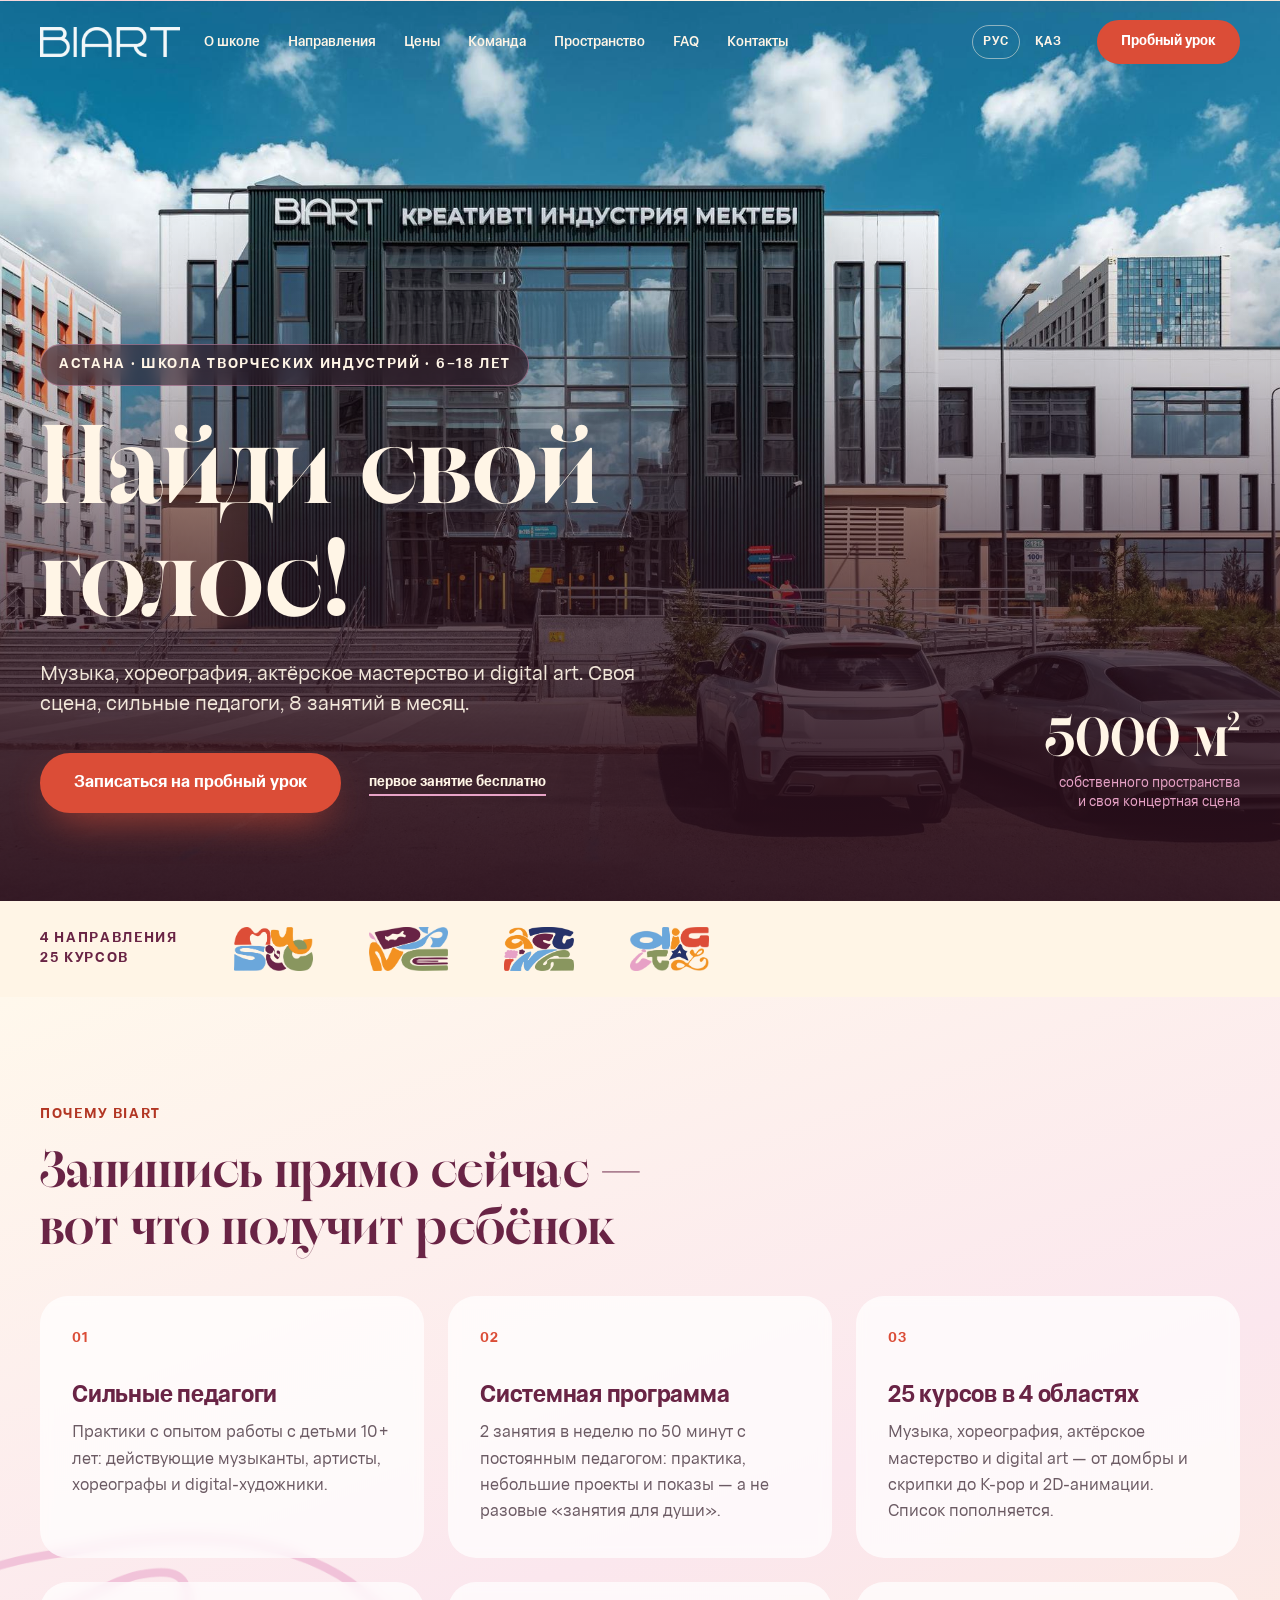
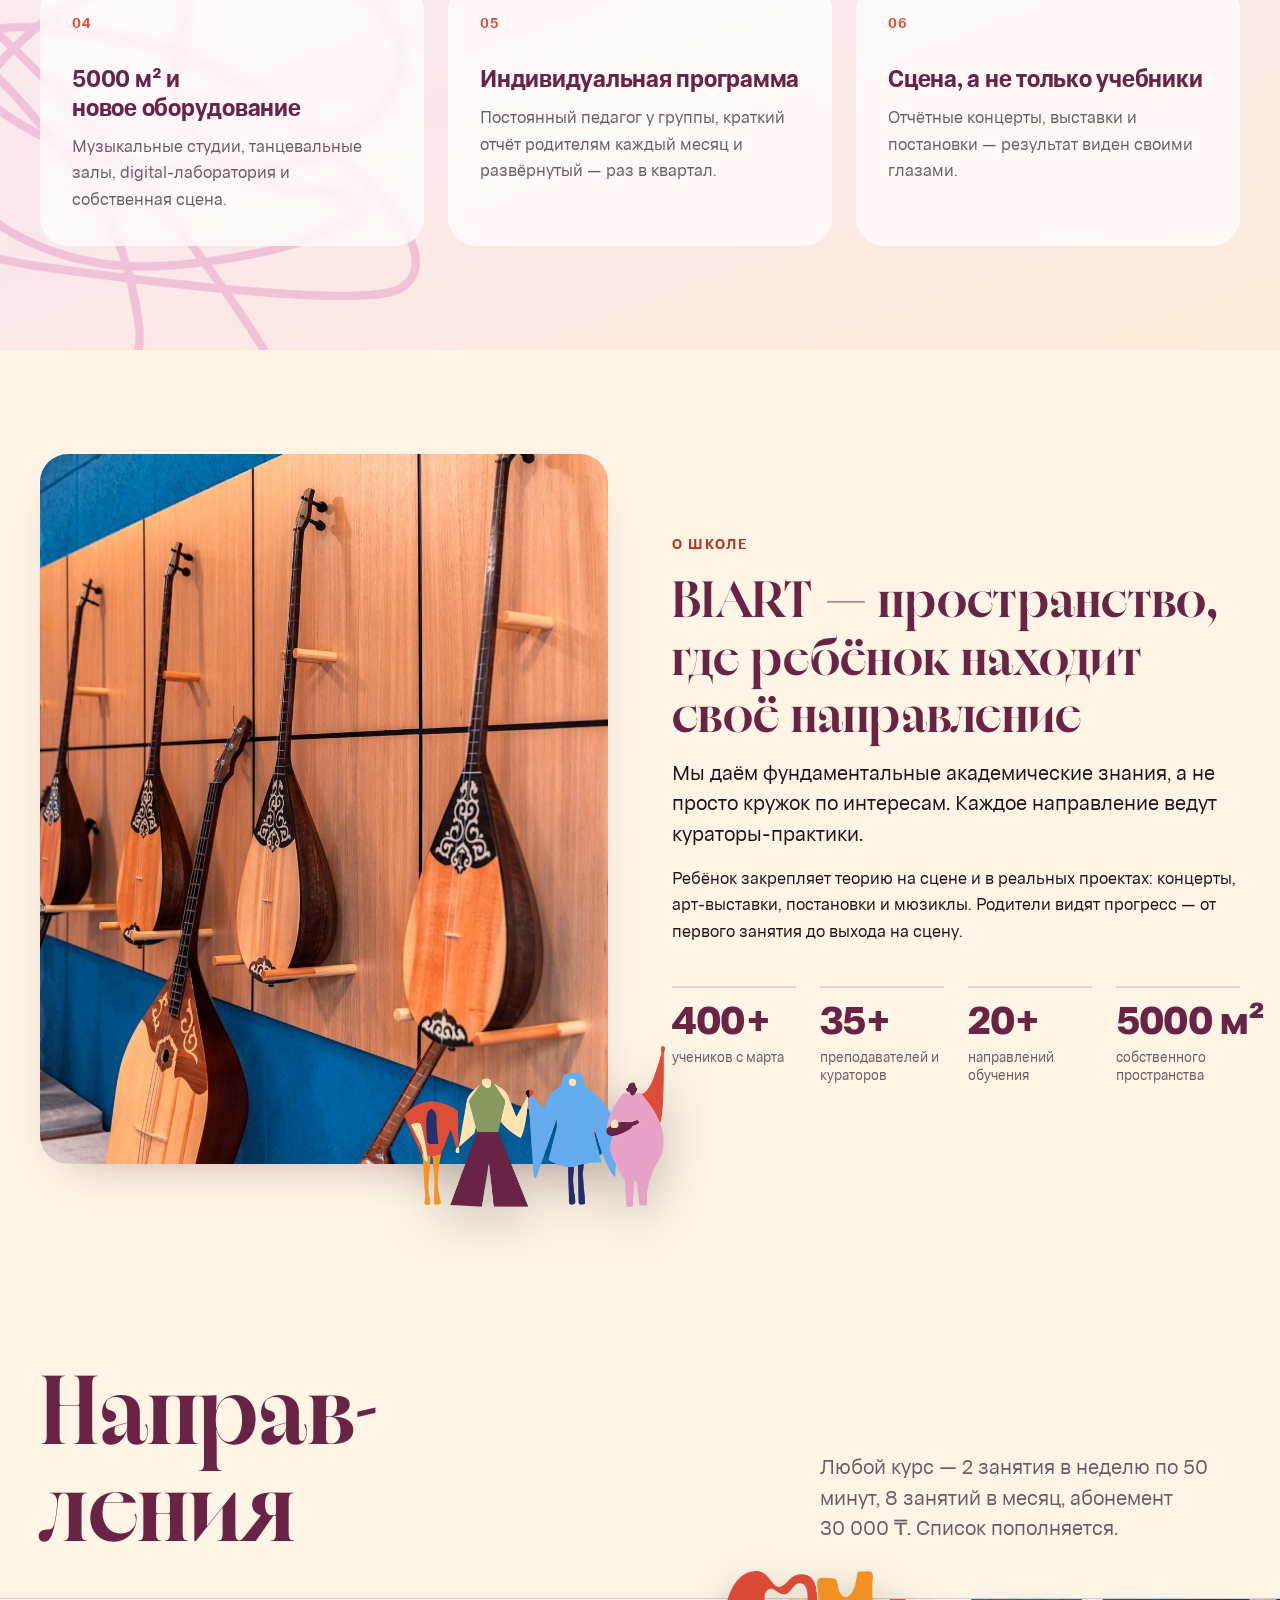
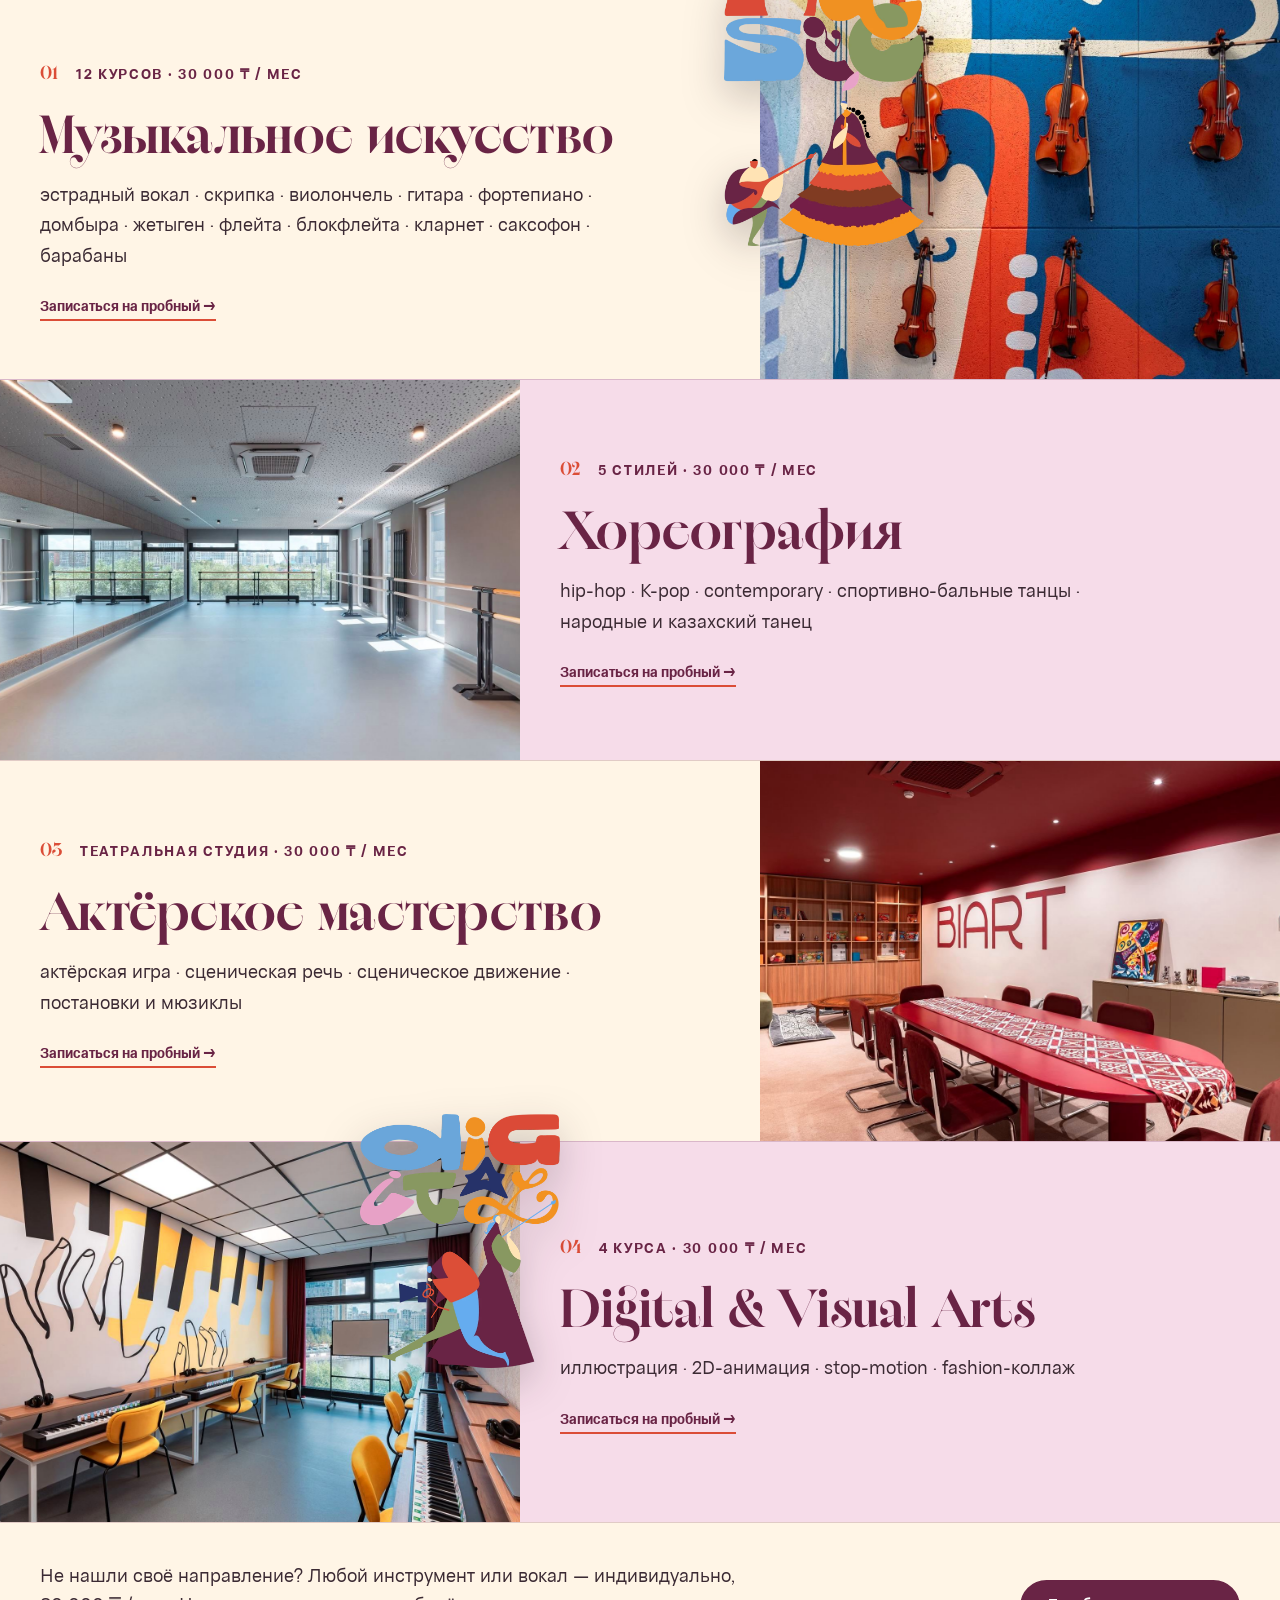
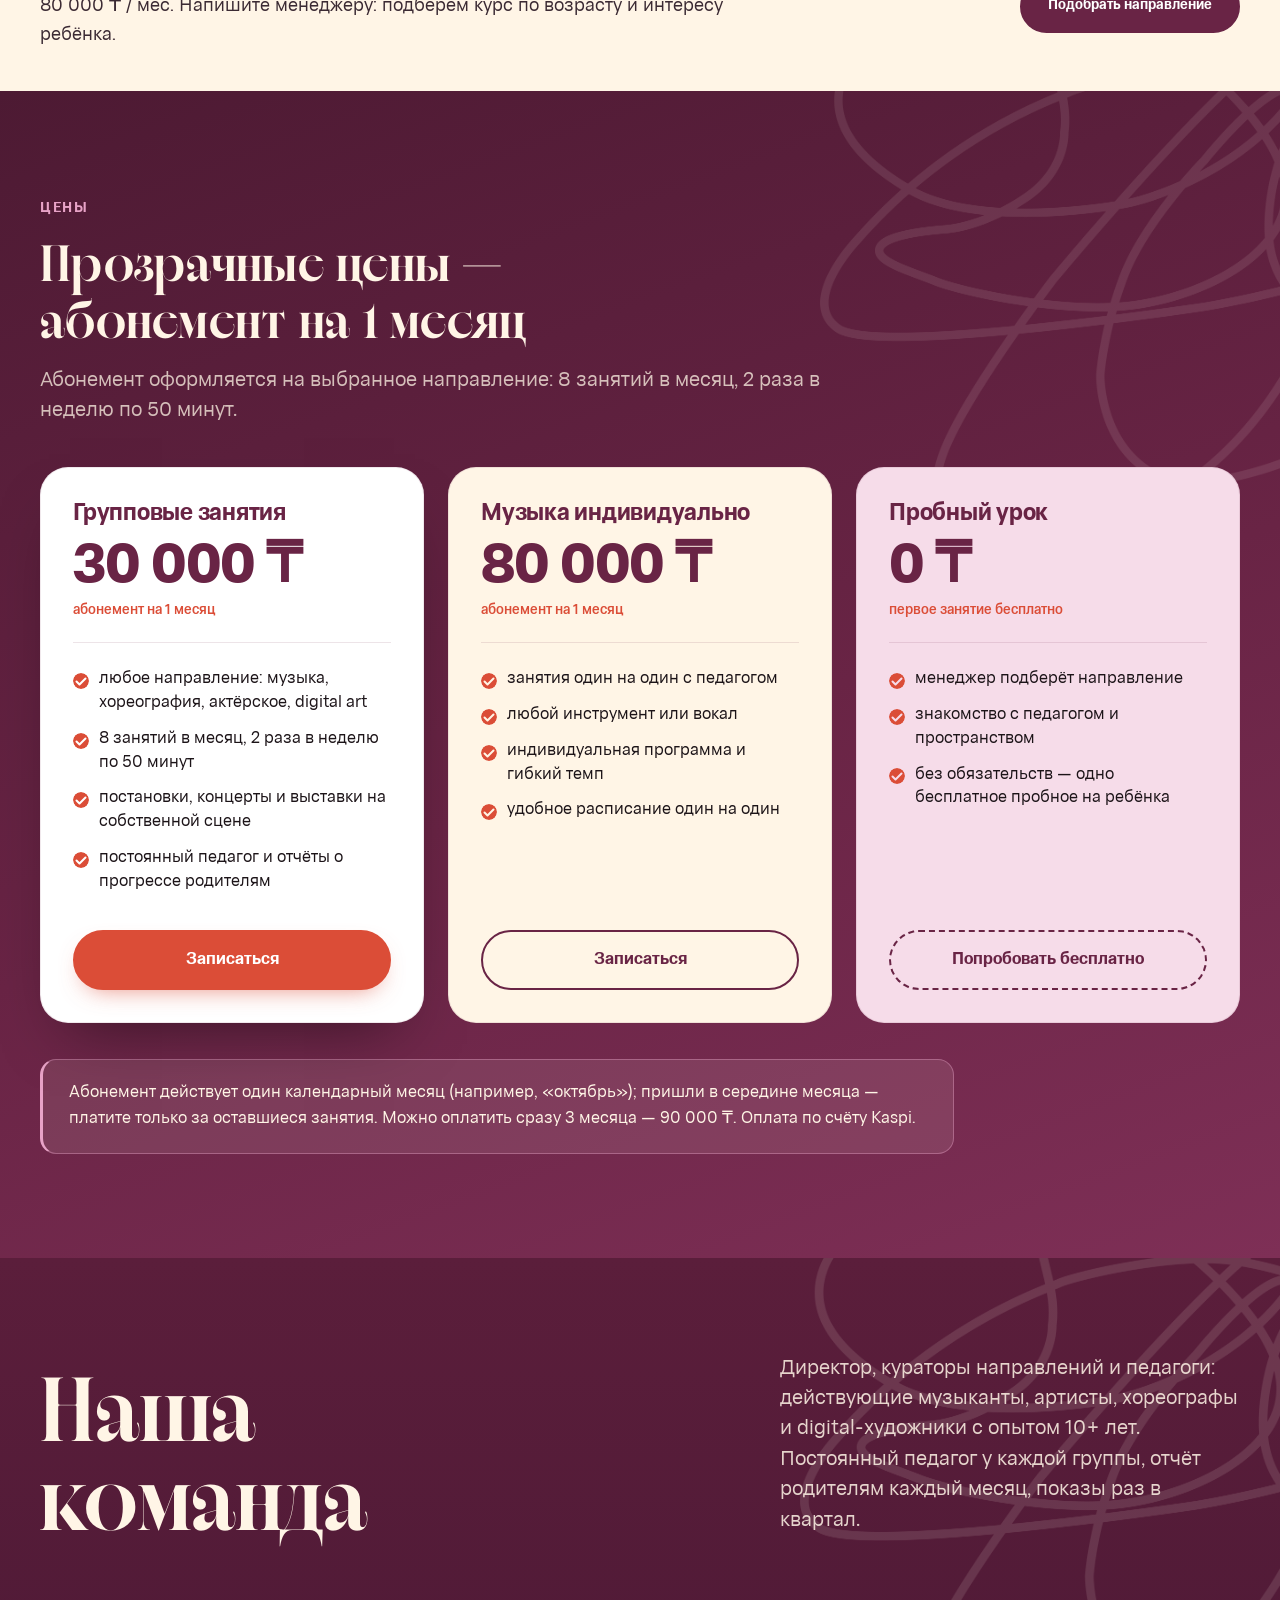
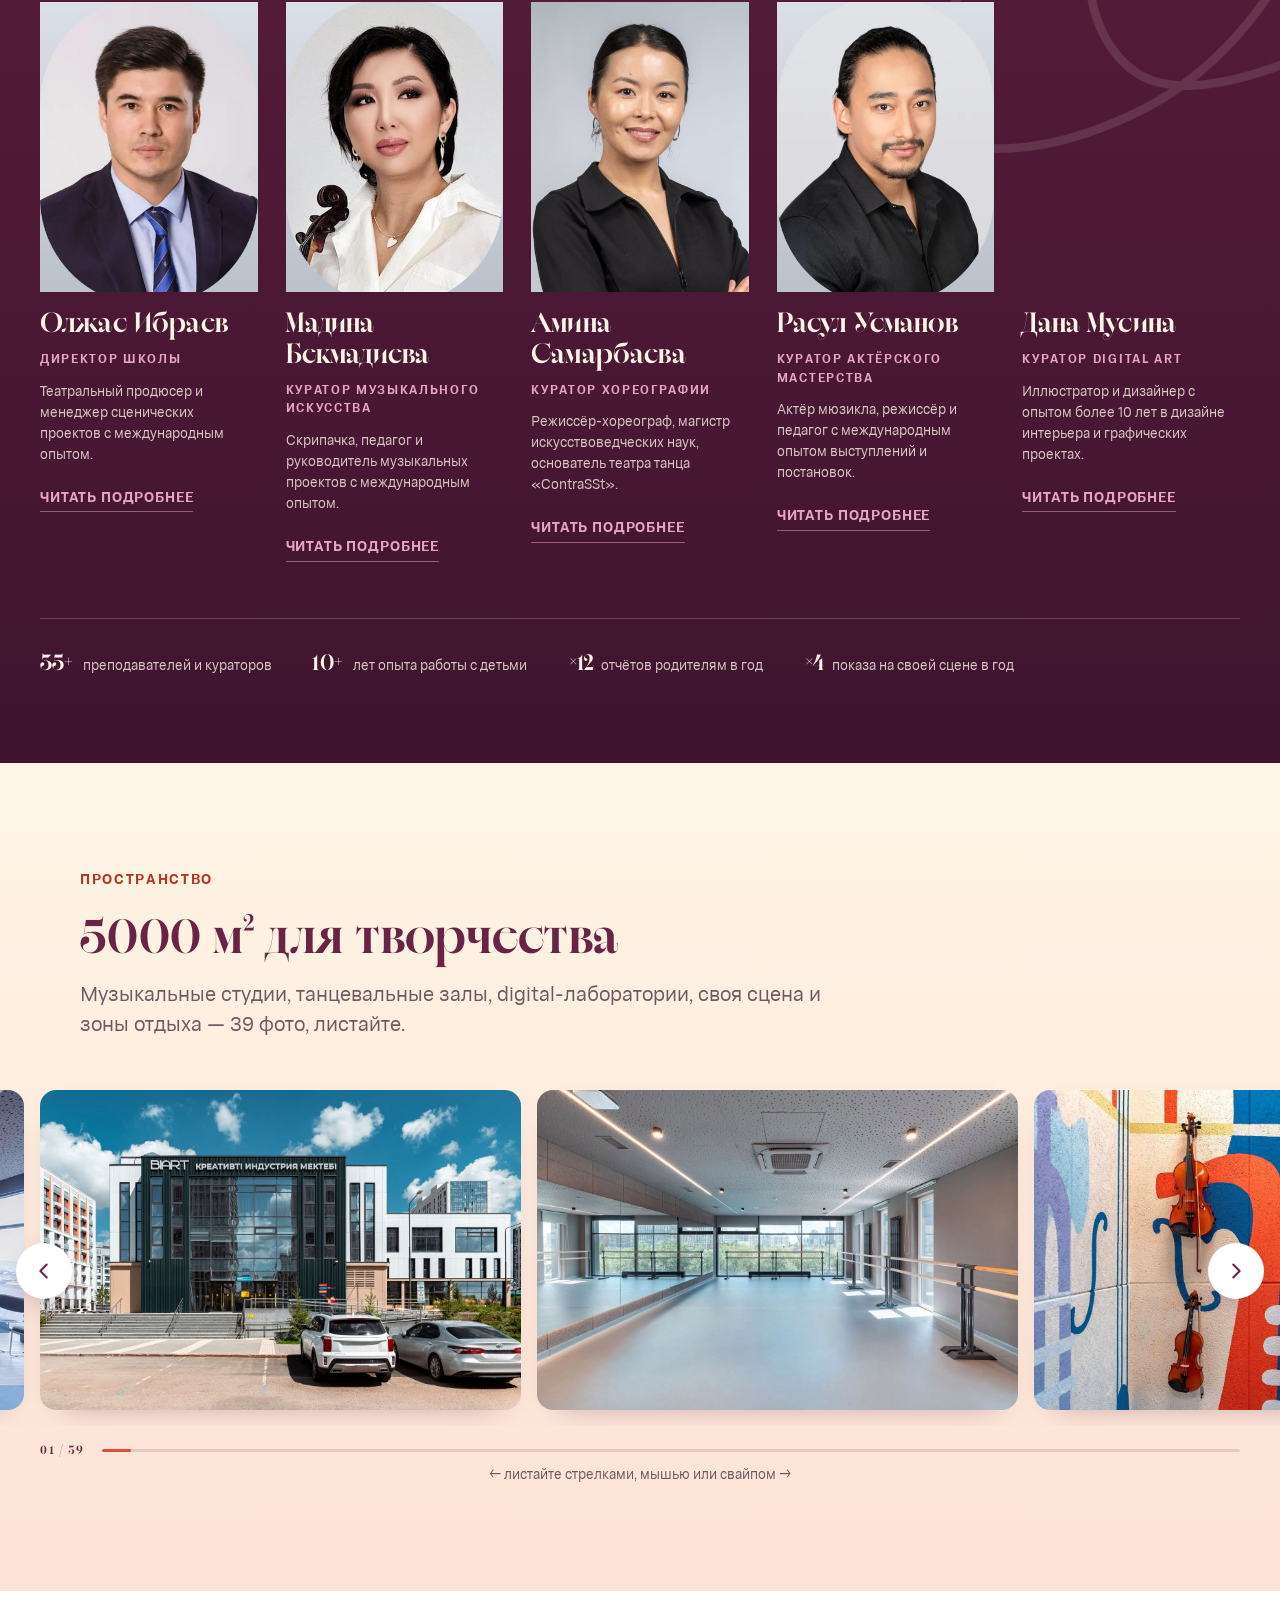
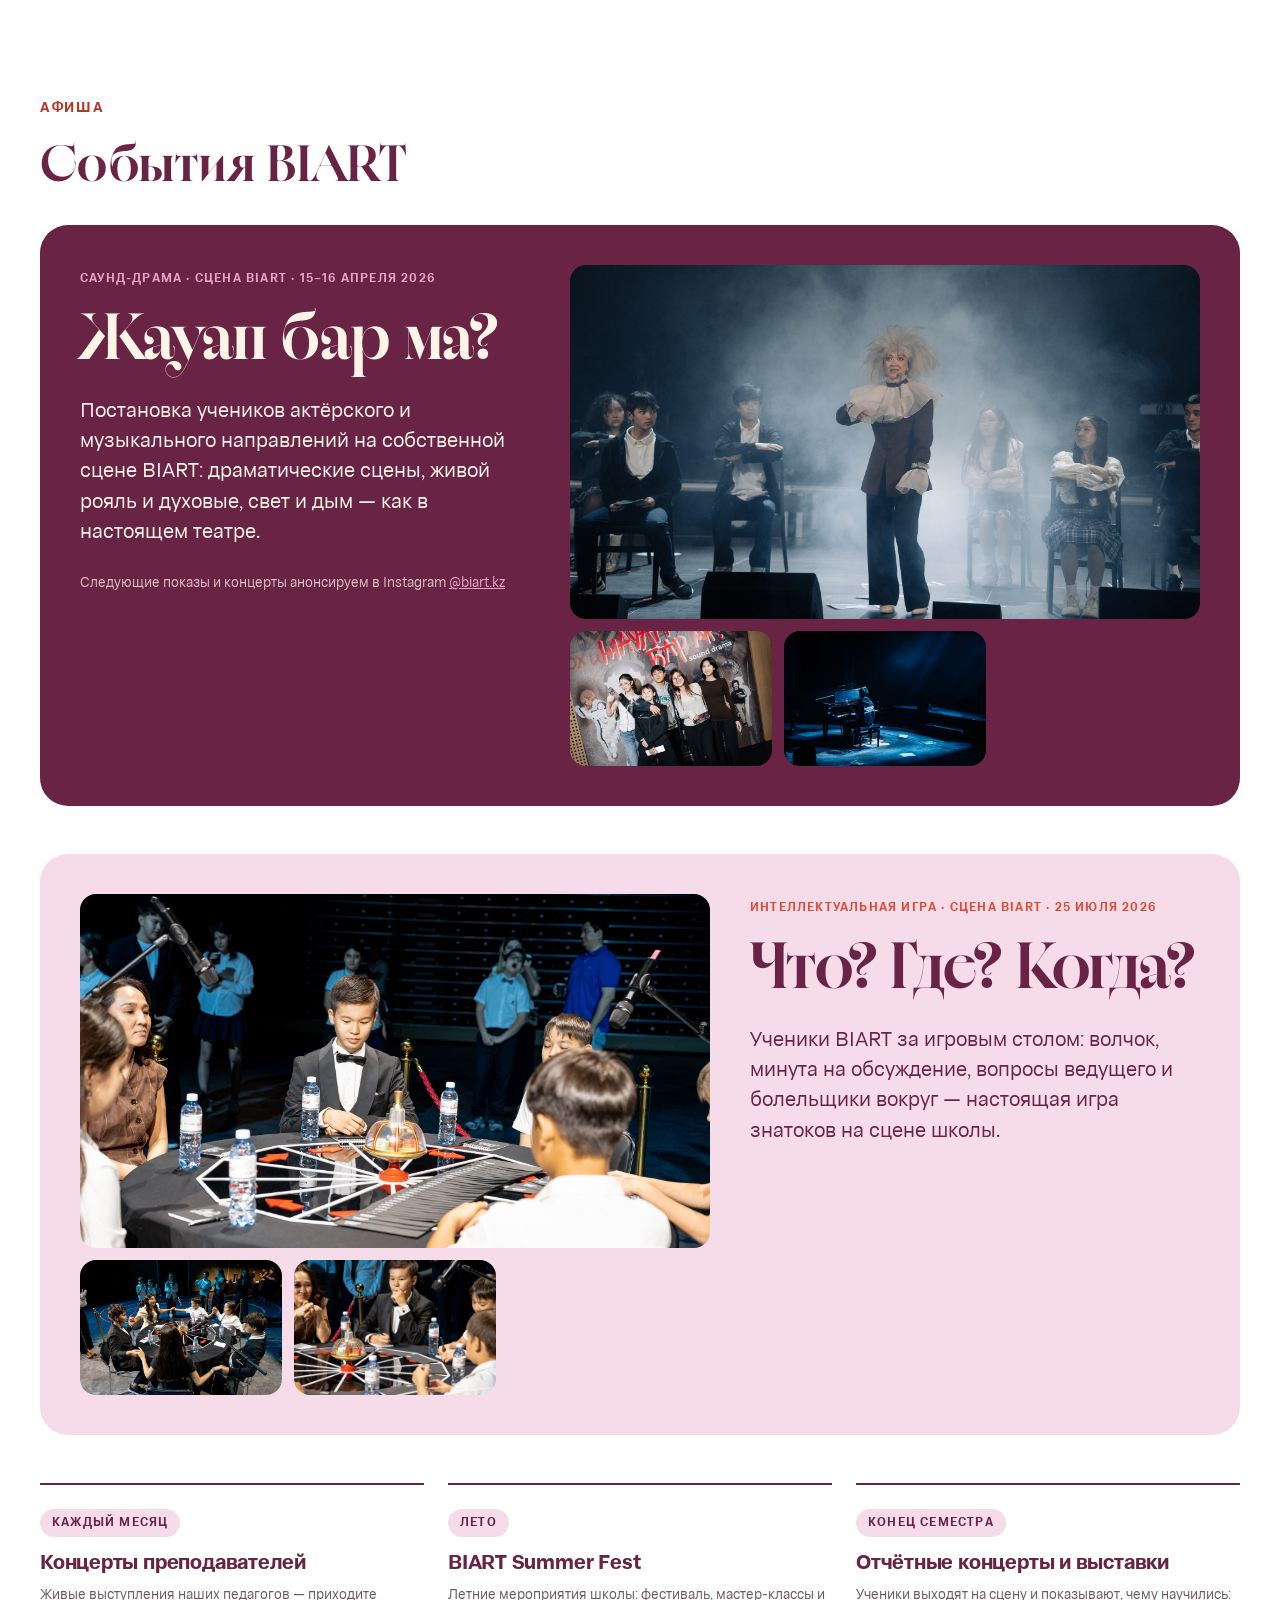
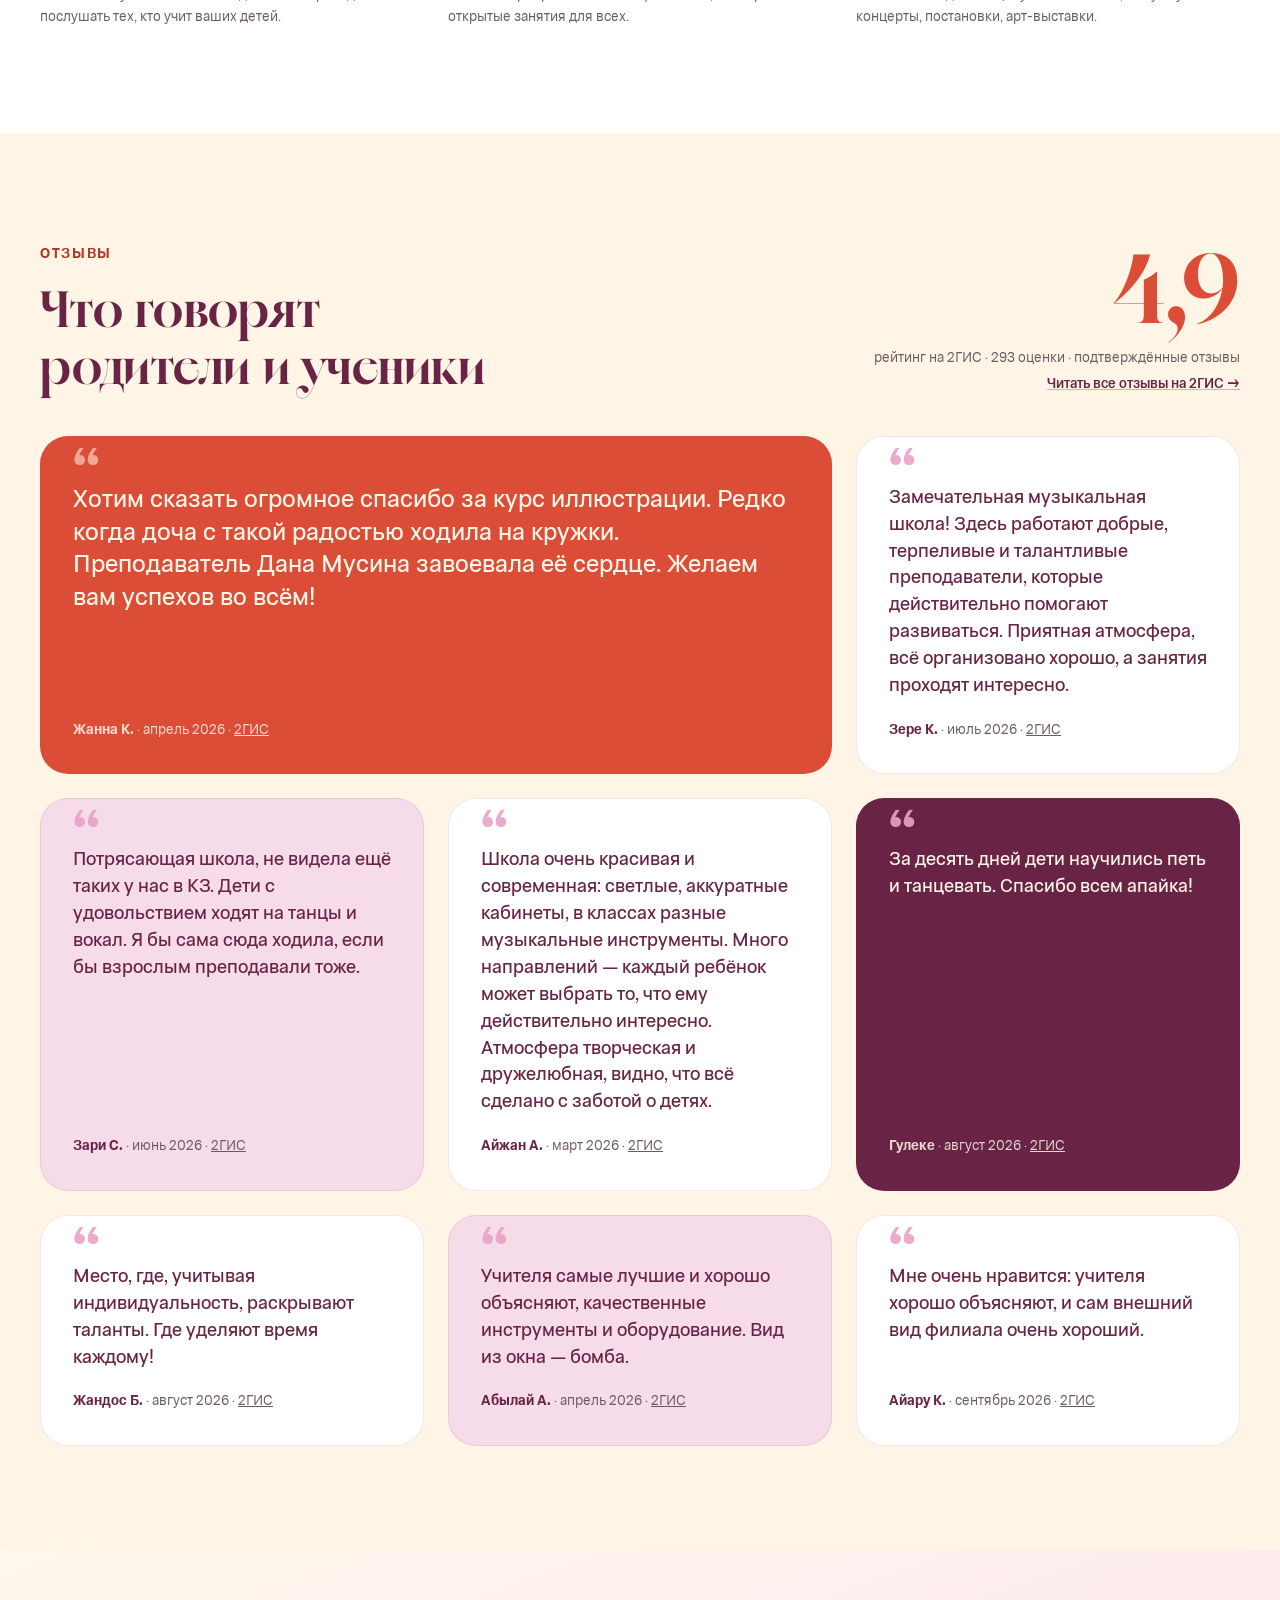
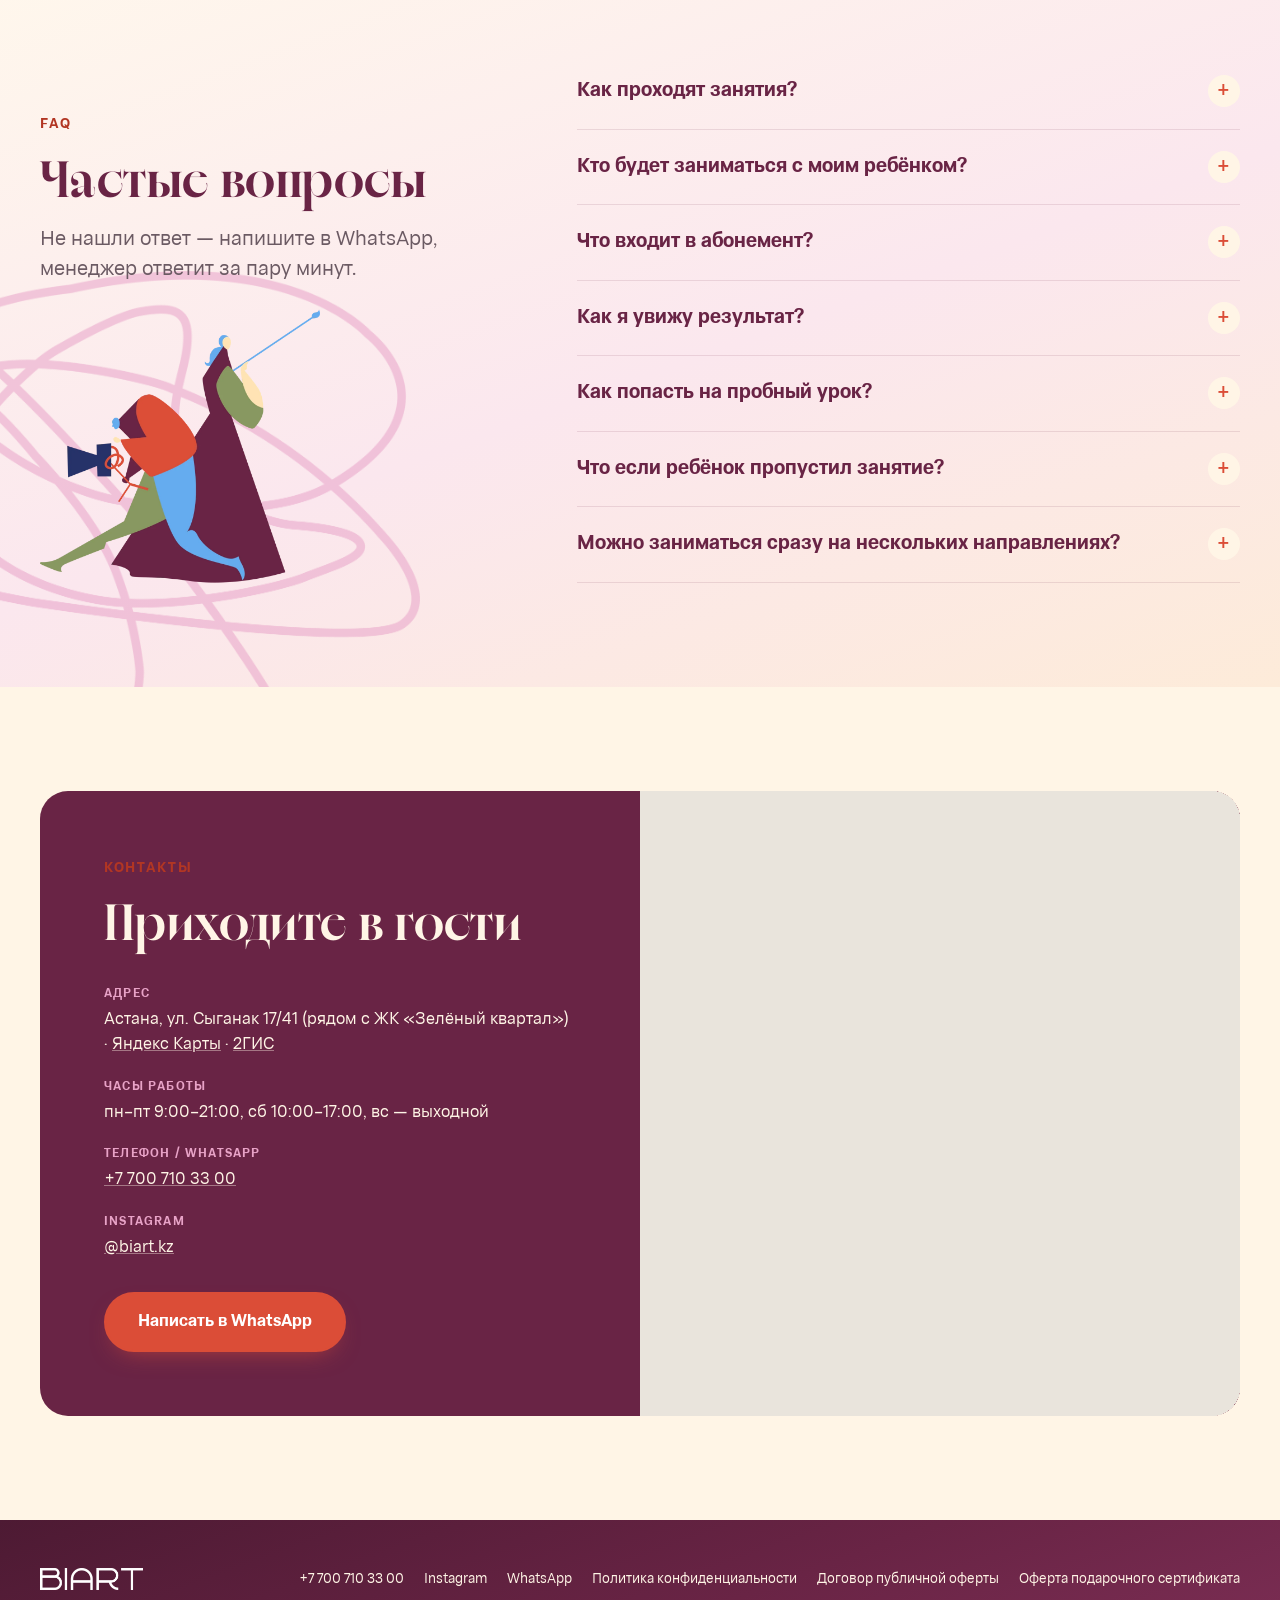
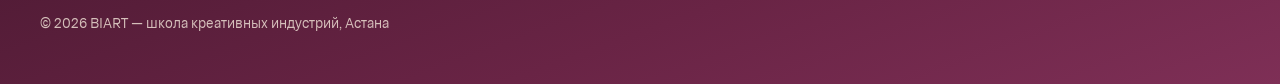
==== commit 4263721e: "demo: плавающая кнопка «Записаться на урок»" ====
--- a/index.html
+++ b/index.html
@@ -2307,7 +2307,7 @@
 <footer class="wp-block-template-part">
 <div class="wp-block-buttons wa-float is-layout-flex wp-block-buttons-is-layout-flex">
 
-<div class="wp-block-button btn-primary"><a class="wp-block-button__link wp-element-button" href="https://wa.me/77007103300?text=Здравствуйте!%20Хочу%20записаться%20на%20пробный%20урок%20в%20BIART" aria-label="Пробный урок — WhatsApp">Пробный урок</a></div>
+<div class="wp-block-button btn-primary"><a class="wp-block-button__link wp-element-button" href="https://wa.me/77007103300?text=Здравствуйте!%20Хочу%20записаться%20на%20пробный%20урок%20в%20BIART" aria-label="Записаться на урок — WhatsApp">Записаться на урок</a></div>
 
 </div>
 
@@ -2343,9 +2343,17 @@
   /* тёмный первый экран: шапка прозрачная, пока страница не прокручена */
   if (document.querySelector('.hero-stage')) {
     document.body.classList.add('has-dark-hero');
-    var onScroll = function () { document.body.classList.toggle('is-scrolled', window.scrollY > 24); };
+    var onScroll = function () {
+      document.body.classList.toggle('is-scrolled', window.scrollY > 24);
+      // плавающая кнопка записи появляется, когда первый экран ушёл вверх:
+      // на самом хиро своя кнопка, две сразу не нужны
+      document.body.classList.toggle('is-past-hero', window.scrollY > window.innerHeight * 0.65);
+    };
     onScroll();
     window.addEventListener('scroll', onScroll, { passive: true });
+  } else {
+    // на страницах без хиро (оферта, политика, 404) конкурирующей кнопки нет — показываем сразу
+    document.body.classList.add('is-past-hero');
   }
   var header = document.querySelector('.site-header');
   var nav = header && header.querySelector('.nav');
--- a/style.css
+++ b/style.css
@@ -1302,27 +1302,46 @@
 /* ============================================================
    ПЛАВАЮЩАЯ КНОПКА WHATSAPP (только мобилка)
    ============================================================ */
-:root .wa-float { display: none; }
+/* плавающая кнопка записи: едет за страницей на всех экранах,
+   появляется после первого экрана — на хиро своя кнопка */
+:root .wa-float {
+  position: fixed; right: 24px; bottom: 24px; z-index: 60;
+  margin: 0;
+  opacity: 0; visibility: hidden;
+  transform: translateY(14px) scale(.96);
+  transition: opacity .3s ease, transform .3s cubic-bezier(.22, .61, .36, 1), visibility .3s;
+}
+body.is-past-hero .wa-float { opacity: 1; visibility: visible; transform: none; }
+/* при открытом мобильном меню кнопка не нужна — она бы легла поверх пунктов */
+body.nav-open .wa-float { opacity: 0; visibility: hidden; }
+.wa-float .wp-block-button__link {
+  display: flex; align-items: center; gap: 10px;
+  padding: 15px 24px 15px 19px;
+  background: #25d366; border-color: #25d366; color: #fff;
+  box-shadow: 0 14px 32px -10px rgba(37, 211, 102, .75);
+  font-size: var(--fs-small);
+}
+.wa-float .wp-block-button__link:hover {
+  background: #1fb857; border-color: #1fb857; color: #fff;
+  box-shadow: 0 18px 38px -10px rgba(37, 211, 102, .9);
+}
+.wa-float .wp-block-button__link::before {
+  content: "";
+  width: 22px; height: 22px; flex: 0 0 auto;
+  background: currentColor;
+  -webkit-mask: url("data:image/svg+xml;utf8,<svg xmlns='http://www.w3.org/2000/svg' viewBox='0 0 24 24'><path d='M12 2a10 10 0 0 0-8.6 15.1L2 22l5-1.3A10 10 0 1 0 12 2zm0 18.2a8.2 8.2 0 0 1-4.2-1.2l-.3-.2-3 .8.8-2.9-.2-.3A8.2 8.2 0 1 1 12 20.2zm4.5-6.1c-.2-.1-1.5-.7-1.7-.8s-.4-.1-.6.1-.6.8-.8 1-.3.2-.5.1a6.7 6.7 0 0 1-3.3-2.9c-.3-.4.2-.4.7-1.3.1-.2 0-.3 0-.4l-.8-1.8c-.2-.5-.4-.4-.6-.4h-.5a1 1 0 0 0-.7.3 3 3 0 0 0-.9 2.2 5.2 5.2 0 0 0 1.1 2.8 12 12 0 0 0 4.6 4.1c1.7.7 2.4.8 3.2.7a2.8 2.8 0 0 0 1.8-1.3c.2-.6.2-1.2.2-1.3s-.2-.2-.4-.3z'/></svg>") center / contain no-repeat;
+  mask: url("data:image/svg+xml;utf8,<svg xmlns='http://www.w3.org/2000/svg' viewBox='0 0 24 24'><path d='M12 2a10 10 0 0 0-8.6 15.1L2 22l5-1.3A10 10 0 1 0 12 2zm0 18.2a8.2 8.2 0 0 1-4.2-1.2l-.3-.2-3 .8.8-2.9-.2-.3A8.2 8.2 0 1 1 12 20.2zm4.5-6.1c-.2-.1-1.5-.7-1.7-.8s-.4-.1-.6.1-.6.8-.8 1-.3.2-.5.1a6.7 6.7 0 0 1-3.3-2.9c-.3-.4.2-.4.7-1.3.1-.2 0-.3 0-.4l-.8-1.8c-.2-.5-.4-.4-.6-.4h-.5a1 1 0 0 0-.7.3 3 3 0 0 0-.9 2.2 5.2 5.2 0 0 0 1.1 2.8 12 12 0 0 0 4.6 4.1c1.7.7 2.4.8 3.2.7a2.8 2.8 0 0 0 1.8-1.3c.2-.6.2-1.2.2-1.3s-.2-.2-.4-.3z'/></svg>") center / contain no-repeat;
+}
 @media (max-width: 781px) {
   :root .wa-float {
-    display: block;
-    position: fixed; right: 16px; bottom: 16px; z-index: 60;
-    margin: 0;
+    right: 14px;
+    bottom: calc(14px + env(safe-area-inset-bottom, 0px));   /* чтобы не лезла под домашнюю полоску iPhone */
   }
-  .wa-float .wp-block-button__link {
-    display: flex; align-items: center; gap: 8px;
-    padding: 14px 20px 14px 16px;
-    background: #25d366; border-color: #25d366; color: #fff;
-    box-shadow: 0 12px 28px -8px rgba(37, 211, 102, .7);
-    font-size: var(--fs-small);
-  }
-  .wa-float .wp-block-button__link::before {
-    content: "";
-    width: 22px; height: 22px; flex: 0 0 auto;
-    background: currentColor;
-    -webkit-mask: url("data:image/svg+xml;utf8,<svg xmlns='http://www.w3.org/2000/svg' viewBox='0 0 24 24'><path d='M12 2a10 10 0 0 0-8.6 15.1L2 22l5-1.3A10 10 0 1 0 12 2zm0 18.2a8.2 8.2 0 0 1-4.2-1.2l-.3-.2-3 .8.8-2.9-.2-.3A8.2 8.2 0 1 1 12 20.2zm4.5-6.1c-.2-.1-1.5-.7-1.7-.8s-.4-.1-.6.1-.6.8-.8 1-.3.2-.5.1a6.7 6.7 0 0 1-3.3-2.9c-.3-.4.2-.4.7-1.3.1-.2 0-.3 0-.4l-.8-1.8c-.2-.5-.4-.4-.6-.4h-.5a1 1 0 0 0-.7.3 3 3 0 0 0-.9 2.2 5.2 5.2 0 0 0 1.1 2.8 12 12 0 0 0 4.6 4.1c1.7.7 2.4.8 3.2.7a2.8 2.8 0 0 0 1.8-1.3c.2-.6.2-1.2.2-1.3s-.2-.2-.4-.3z'/></svg>") center / contain no-repeat;
-    mask: url("data:image/svg+xml;utf8,<svg xmlns='http://www.w3.org/2000/svg' viewBox='0 0 24 24'><path d='M12 2a10 10 0 0 0-8.6 15.1L2 22l5-1.3A10 10 0 1 0 12 2zm0 18.2a8.2 8.2 0 0 1-4.2-1.2l-.3-.2-3 .8.8-2.9-.2-.3A8.2 8.2 0 1 1 12 20.2zm4.5-6.1c-.2-.1-1.5-.7-1.7-.8s-.4-.1-.6.1-.6.8-.8 1-.3.2-.5.1a6.7 6.7 0 0 1-3.3-2.9c-.3-.4.2-.4.7-1.3.1-.2 0-.3 0-.4l-.8-1.8c-.2-.5-.4-.4-.6-.4h-.5a1 1 0 0 0-.7.3 3 3 0 0 0-.9 2.2 5.2 5.2 0 0 0 1.1 2.8 12 12 0 0 0 4.6 4.1c1.7.7 2.4.8 3.2.7a2.8 2.8 0 0 0 1.8-1.3c.2-.6.2-1.2.2-1.3s-.2-.2-.4-.3z'/></svg>") center / contain no-repeat;
-  }
+  .wa-float .wp-block-button__link { padding: 13px 18px 13px 15px; gap: 8px; }
+  .wa-float .wp-block-button__link::before { width: 20px; height: 20px; }
+}
+@media (prefers-reduced-motion: reduce) {
+  :root .wa-float { transition: none; transform: none; }
 }
 .editor-styles-wrapper .wa-float { display: none !important; }
 
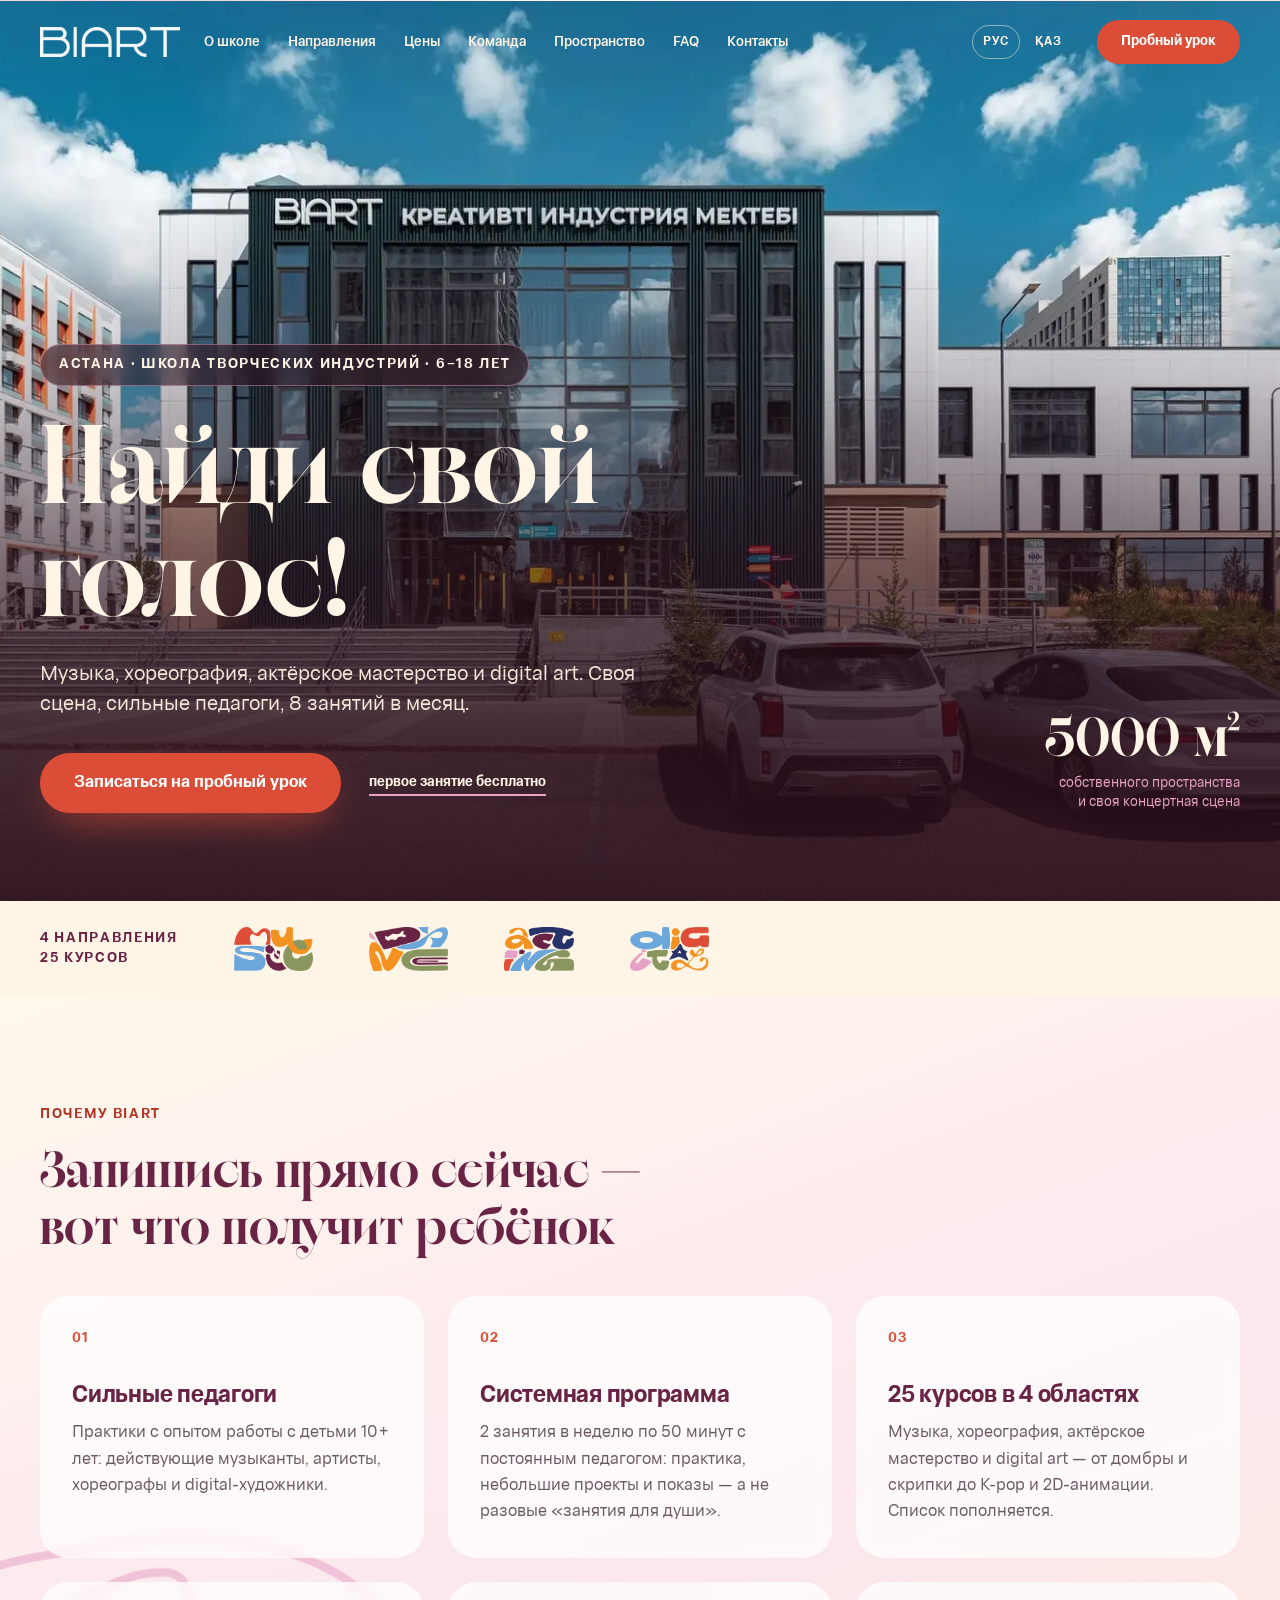
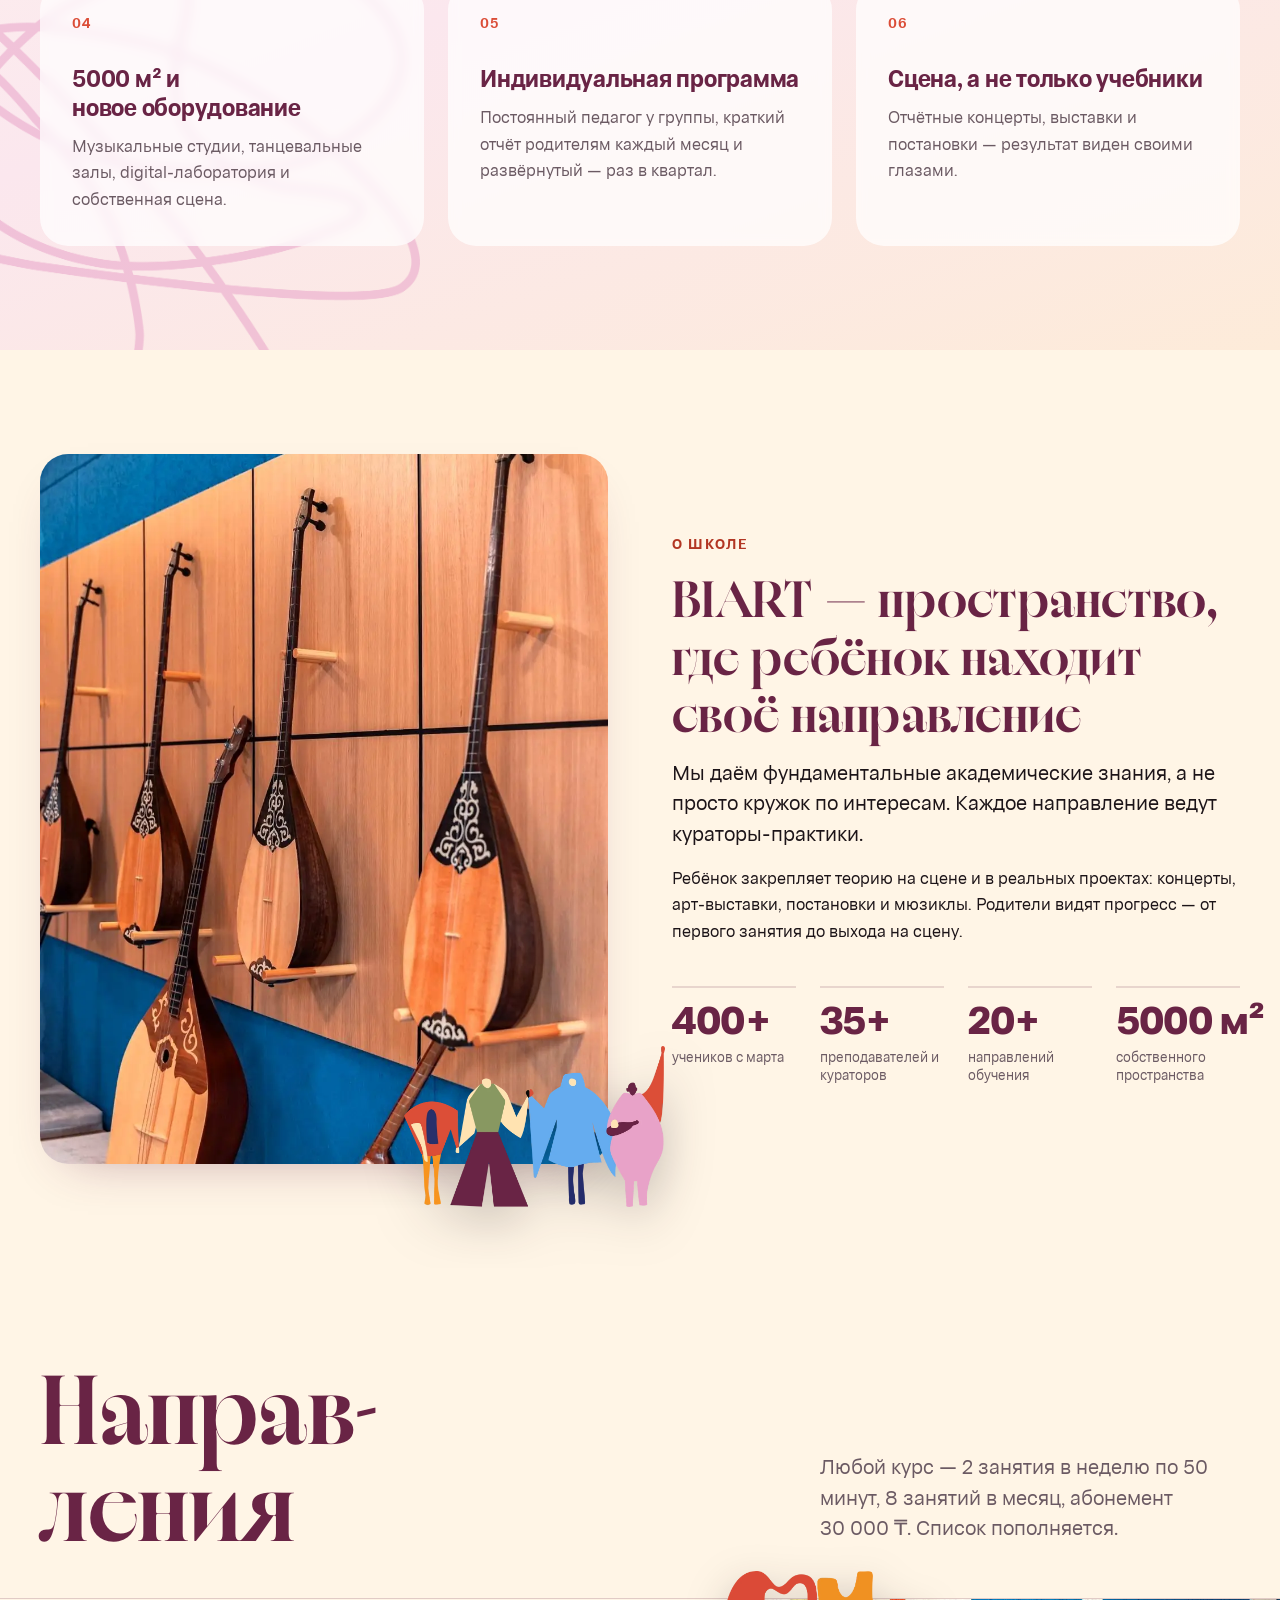
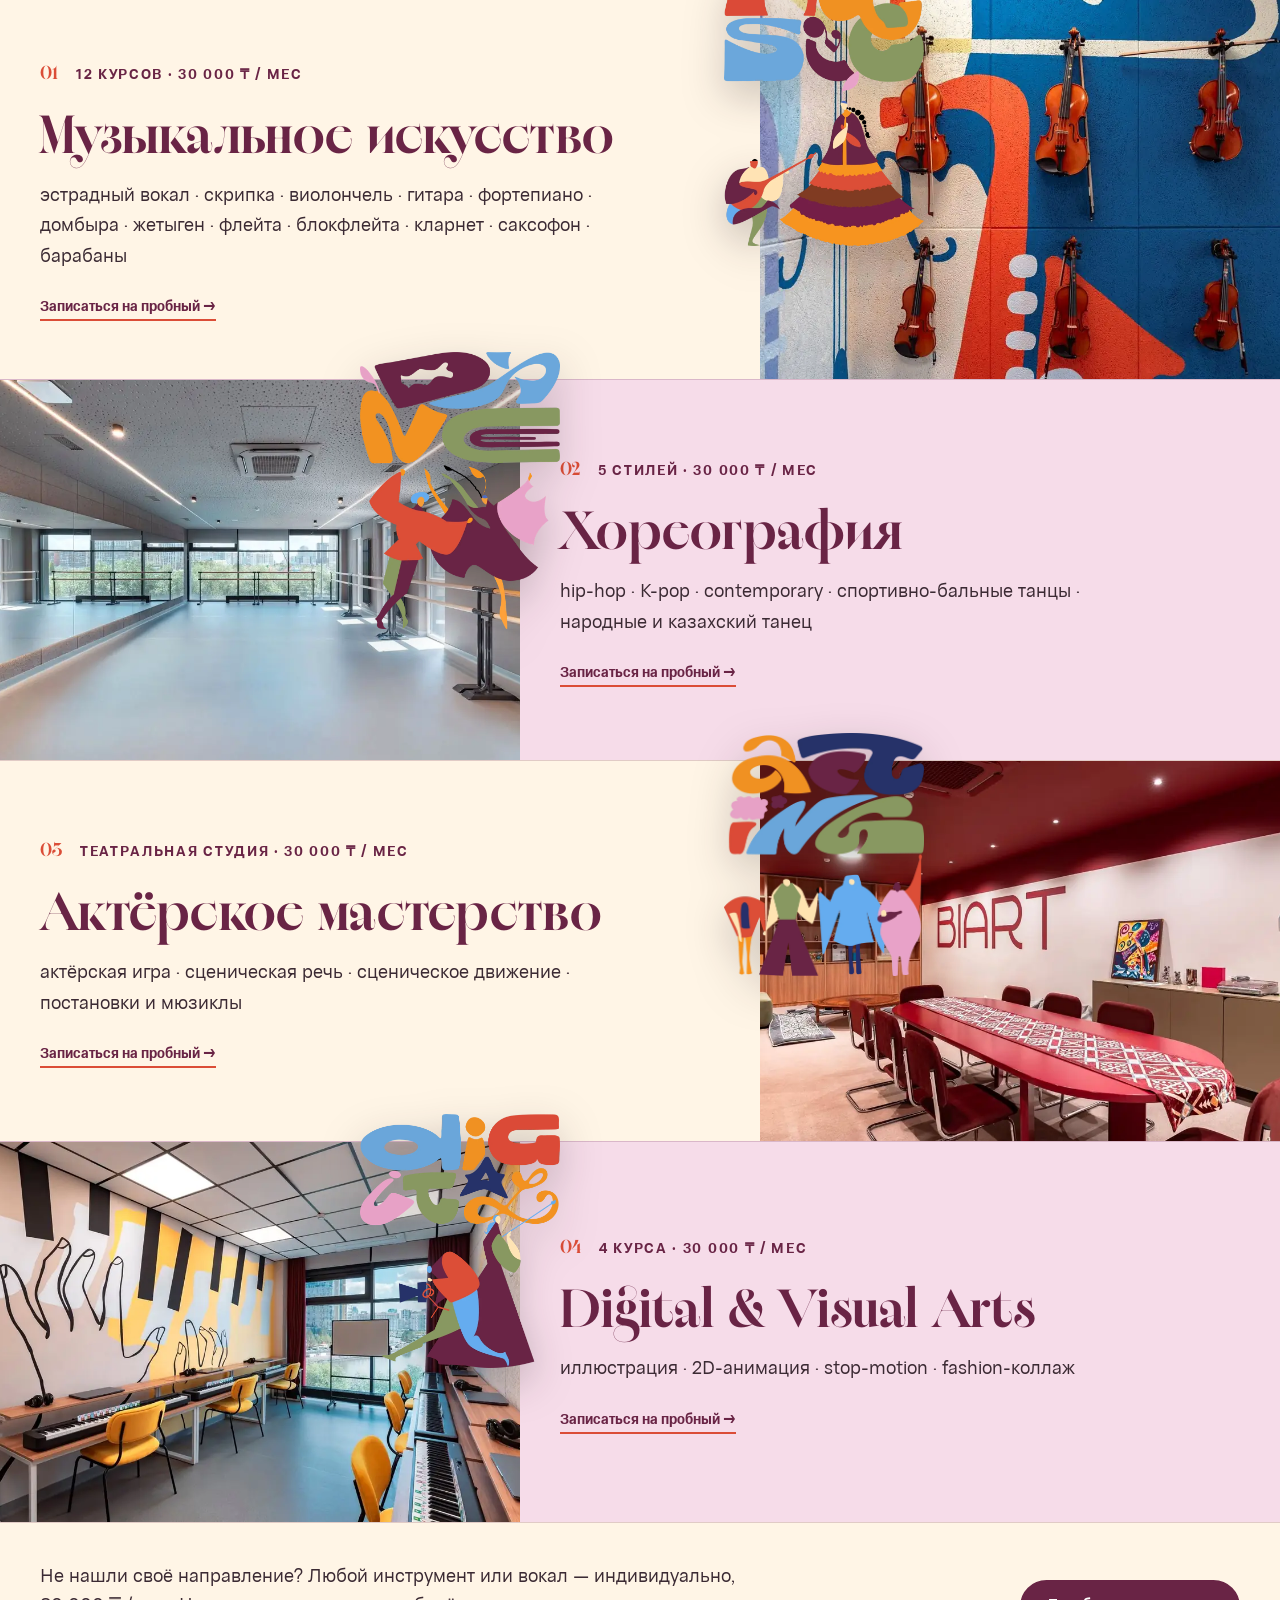
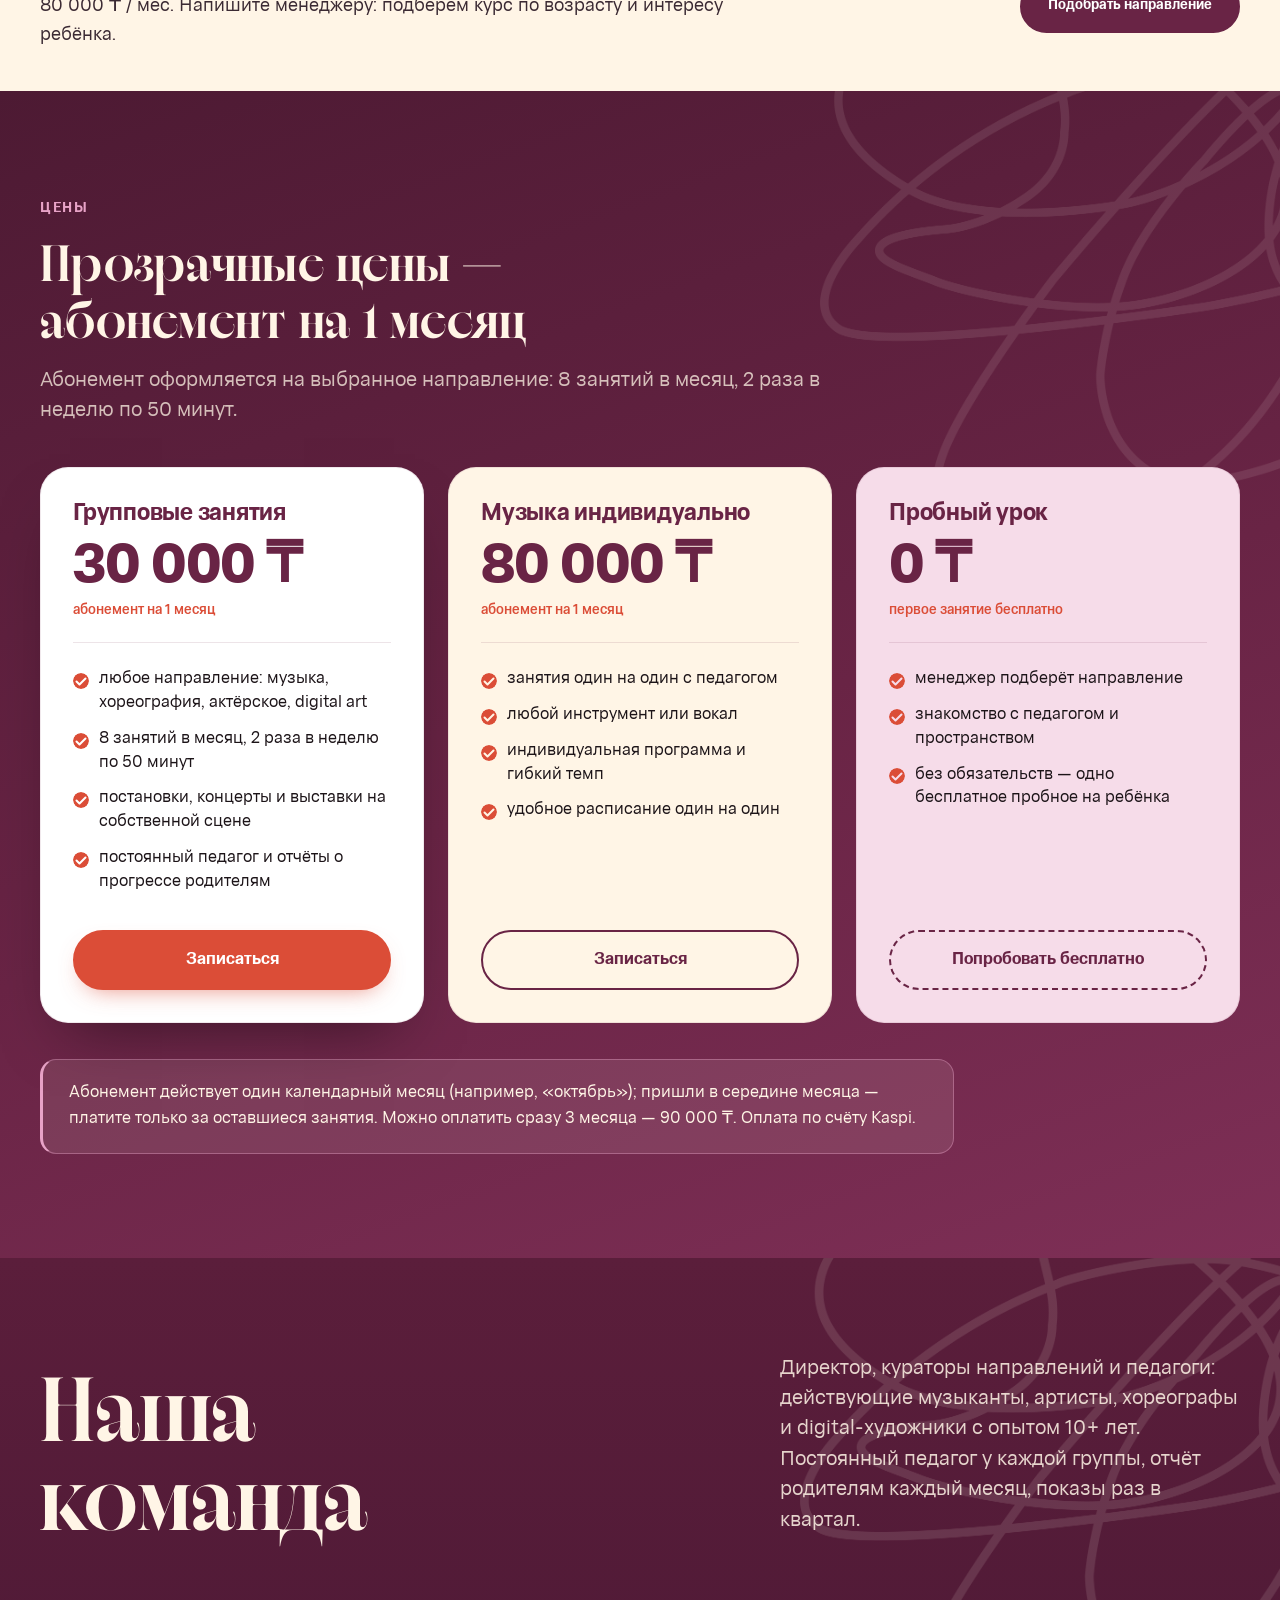
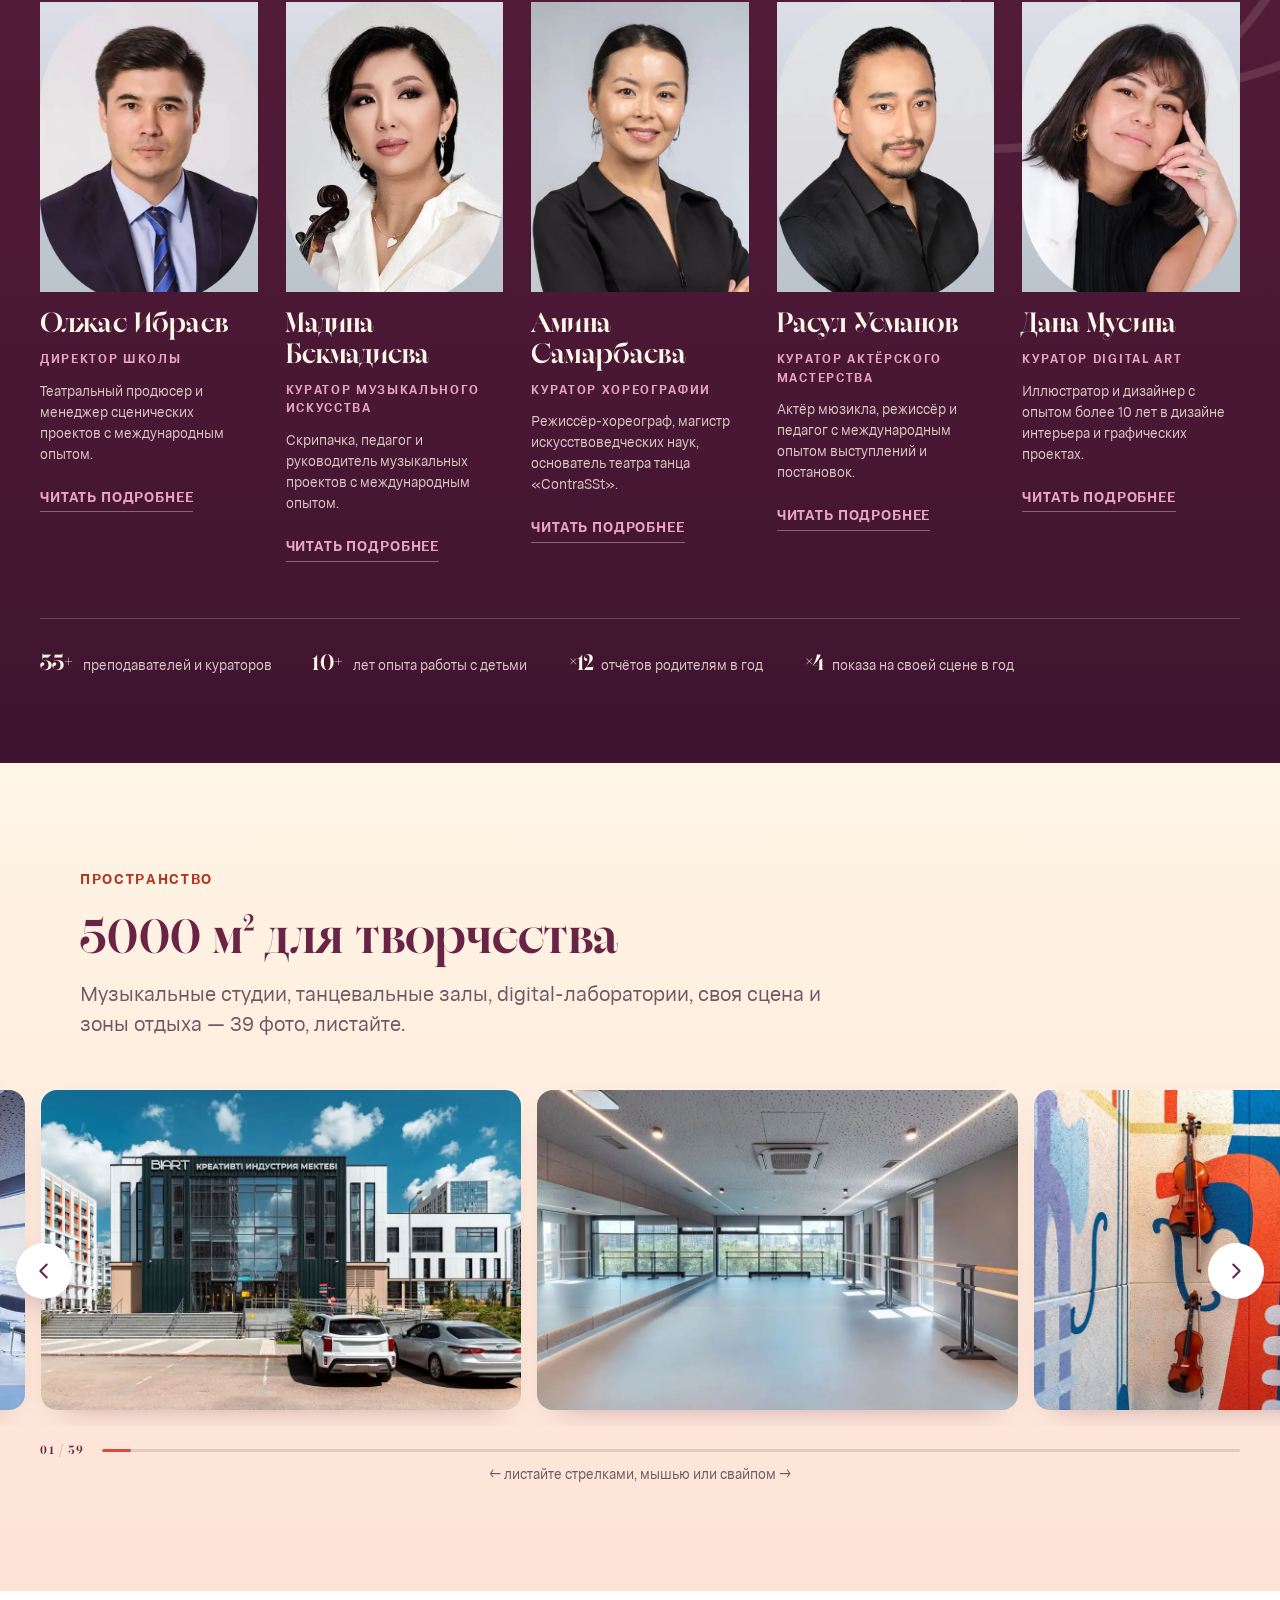
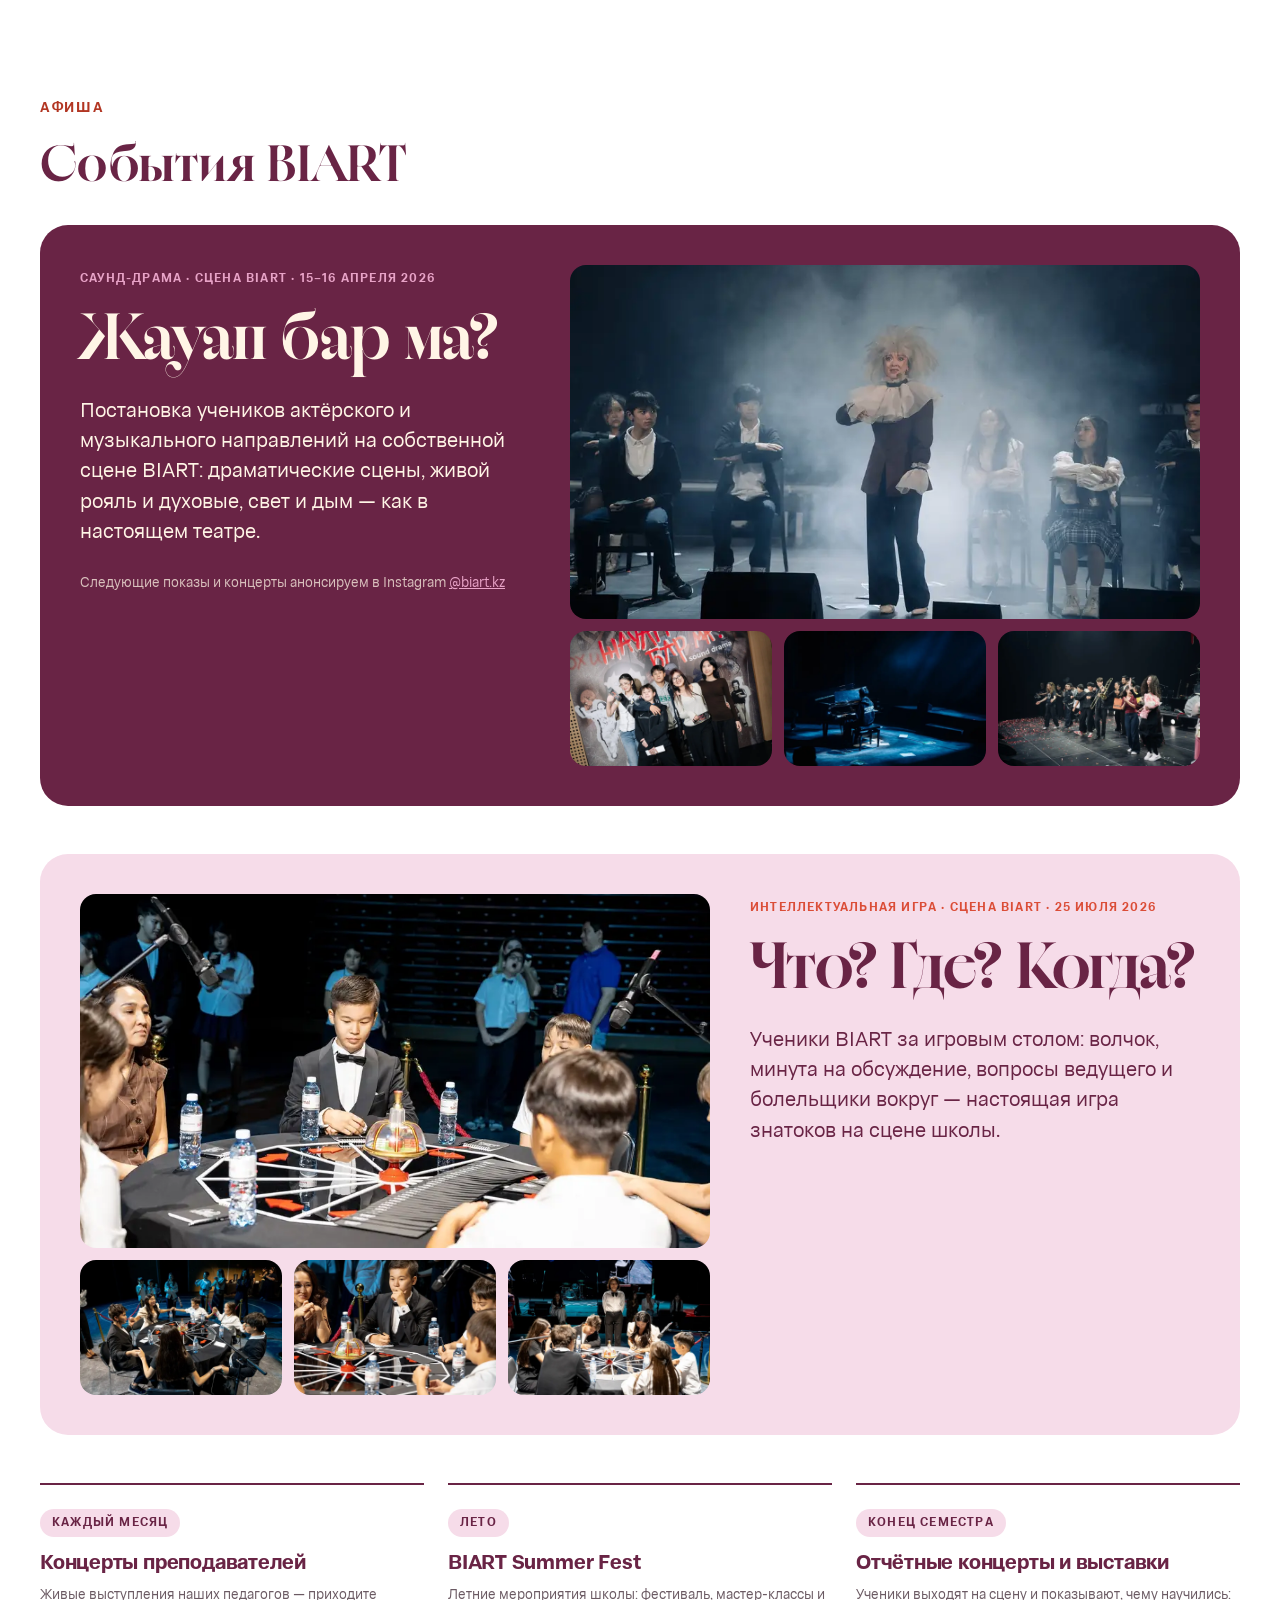
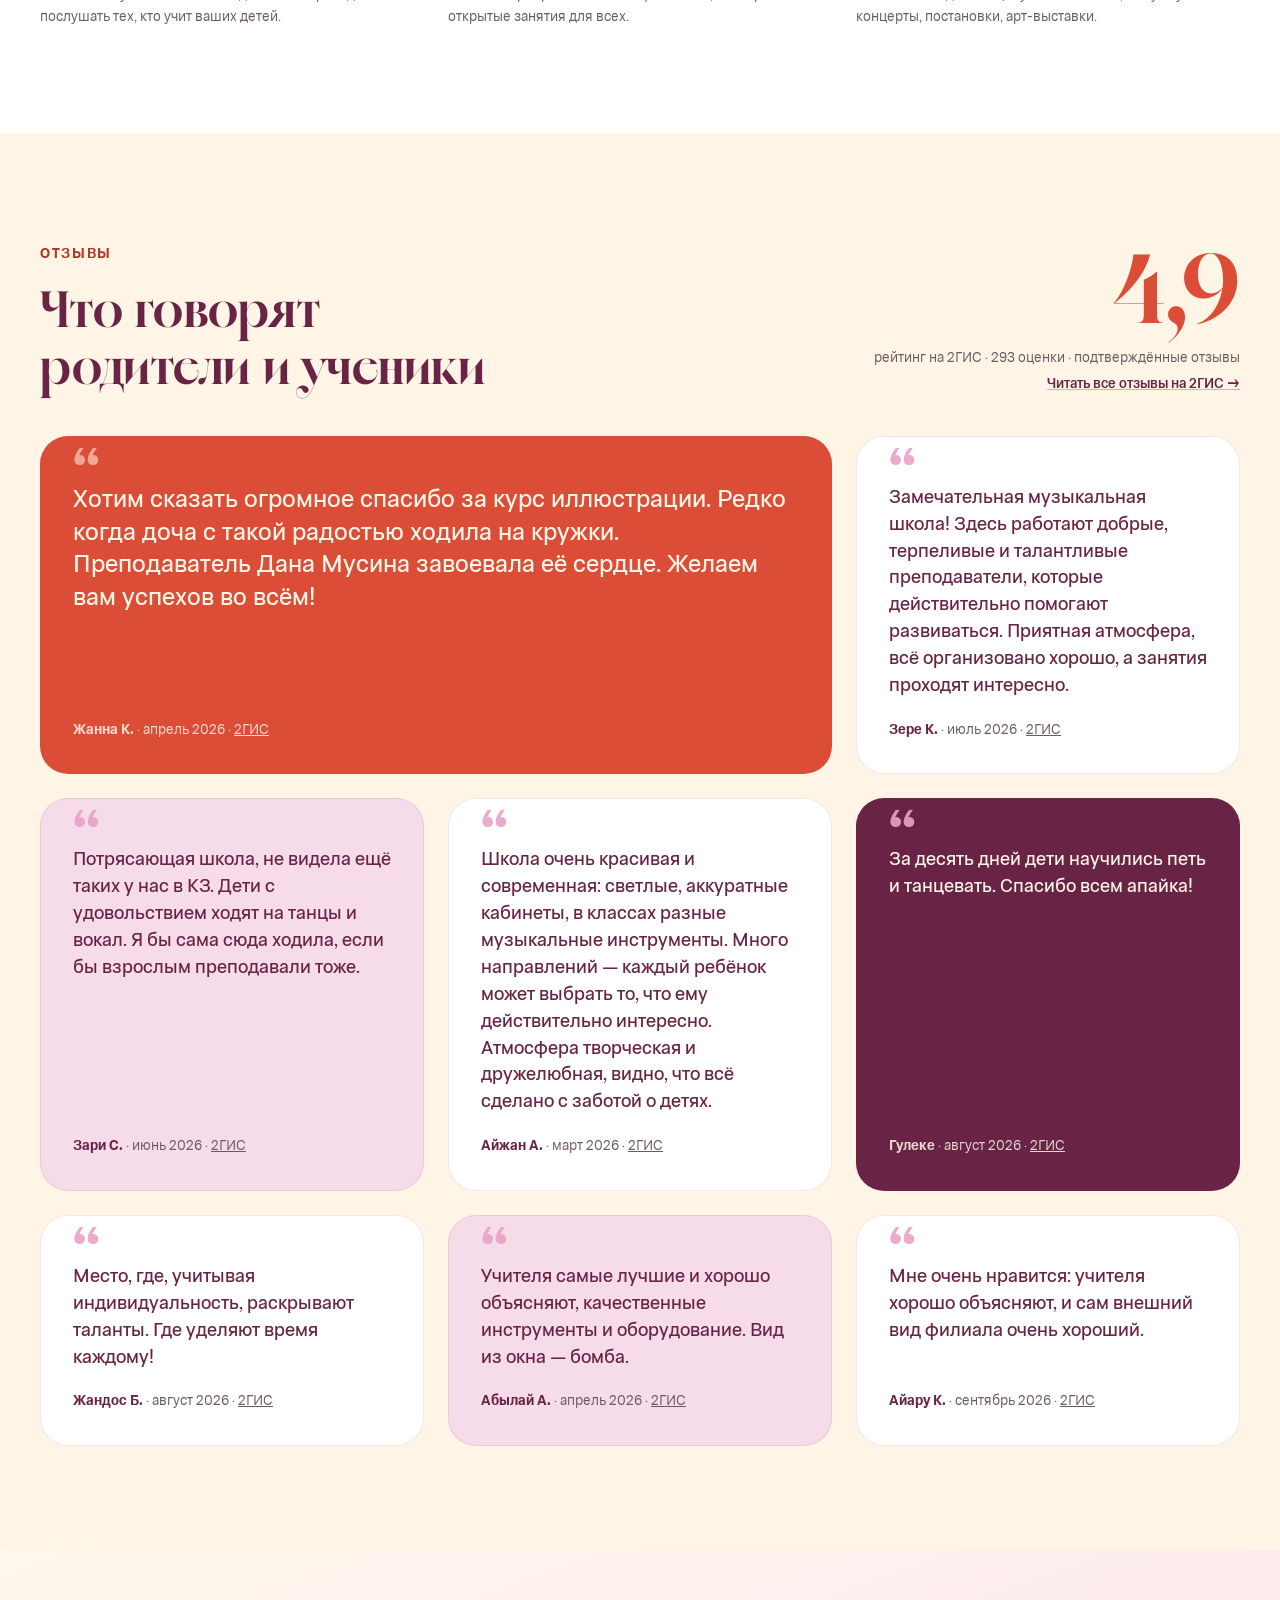
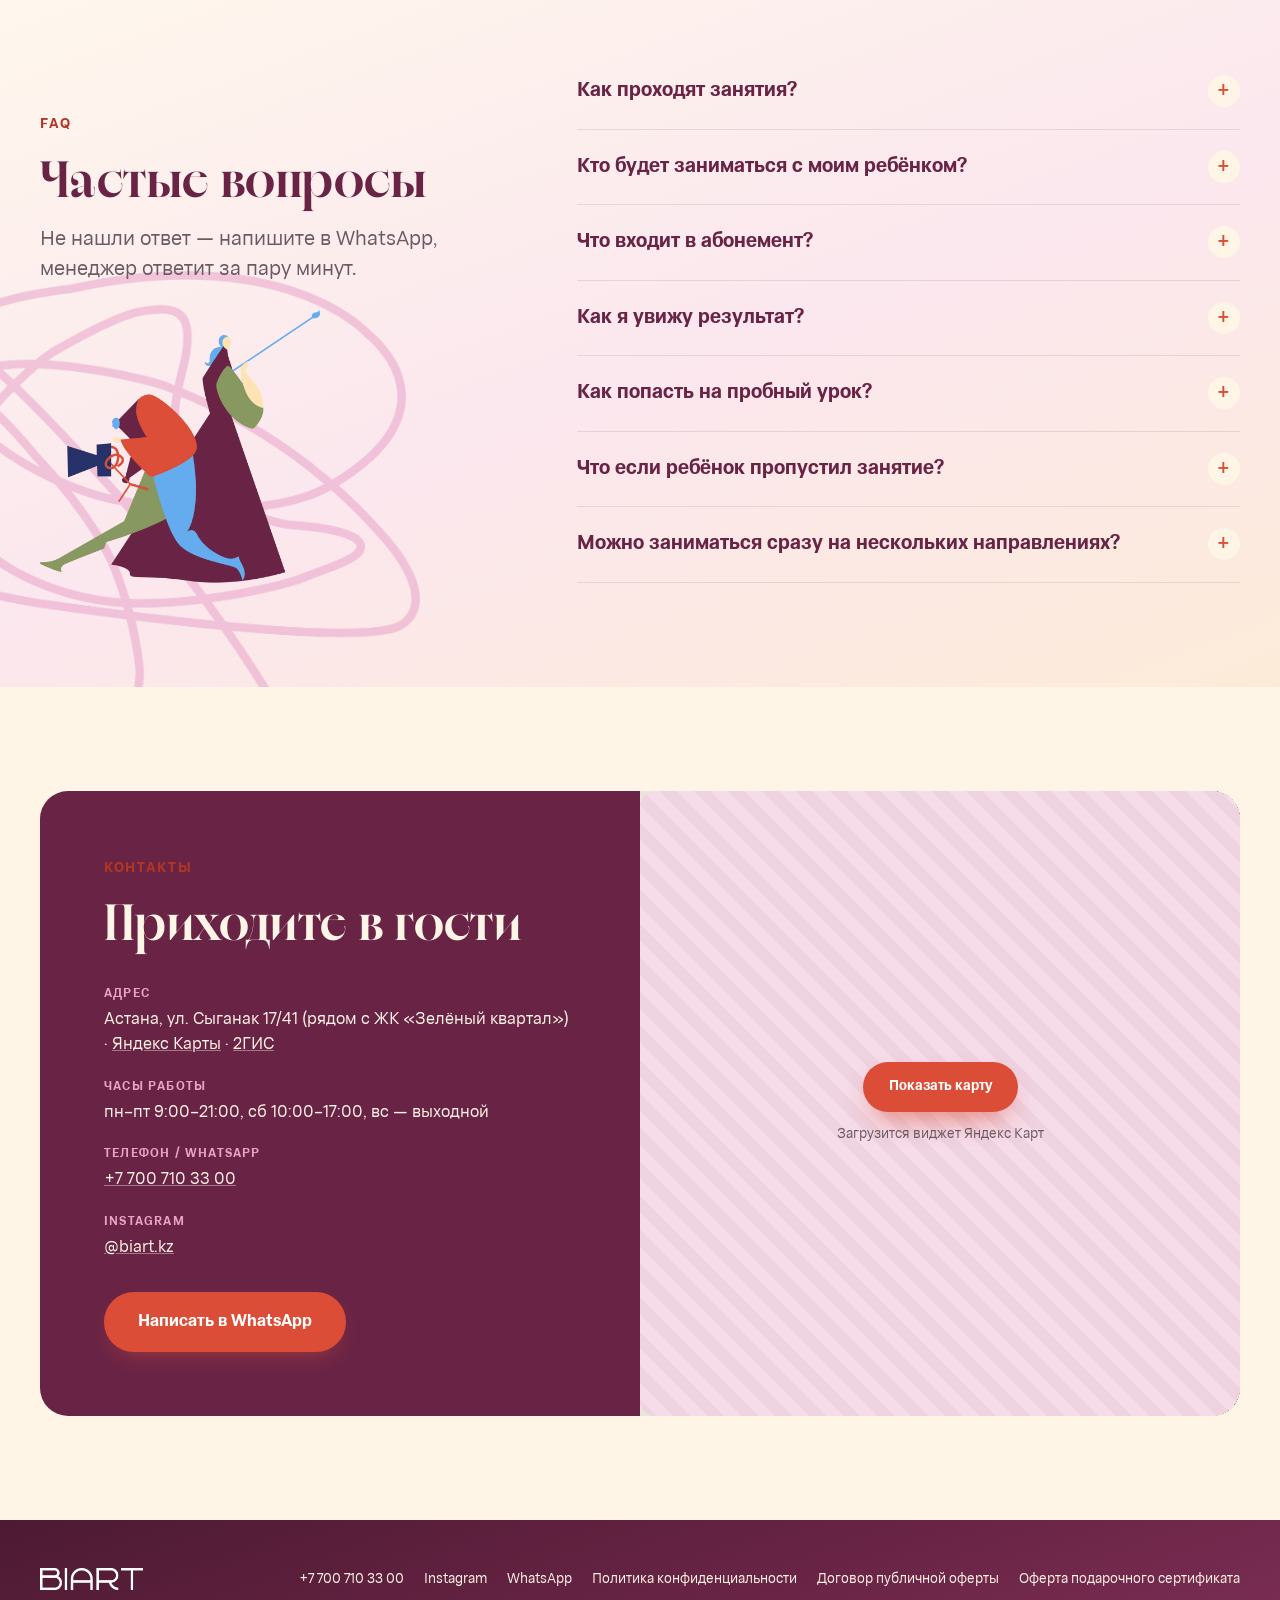
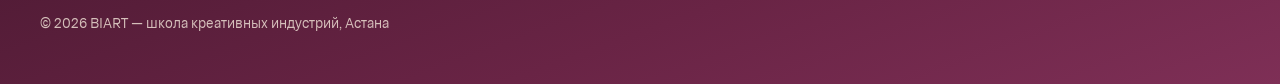
==== commit 88370582: "demo: webp, карта по клику, лёгкая загрузка" ====
--- a/index.html
+++ b/index.html
@@ -1476,6 +1476,7 @@
 
 
 
+
 <link rel="canonical" href="./" />
 </head>
 
@@ -1487,7 +1488,7 @@
 
 <div class="wp-block-group wrap is-layout-flow wp-block-group-is-layout-flow">
 
-<figure class="wp-block-image logo"><a href="./"><img fetchpriority="high" width="800" height="171" decoding="async" src="assets/img/logo.png" alt="BIART"/></a></figure>
+<figure class="wp-block-image logo"><a href="./"><img fetchpriority="high" width="800" height="171" decoding="async" src="assets/img/logo.webp" alt="BIART"/></a></figure>
 
 
 <div class="wp-block-group nav is-layout-flow wp-block-group-is-layout-flow">
@@ -1526,7 +1527,7 @@
 
 <div class="wp-block-group hero-stage is-layout-flow wp-block-group-is-layout-flow">
 
-<figure class="wp-block-image hero-photo"><img width="1920" height="1278" decoding="async" loading="eager" fetchpriority="high" src="assets/img/hero-facade.jpg" alt="Школа BIART в Астане"/></figure>
+<figure class="wp-block-image hero-photo"><img width="1400" height="932" decoding="async" loading="eager" fetchpriority="high" src="assets/img/hero-facade.webp" alt="Школа BIART в Астане"/></figure>
 
 
 <div class="wp-block-group hero-text is-layout-flow wp-block-group-is-layout-flow">
@@ -1635,7 +1636,7 @@
 
 <div class="wp-block-column about-media is-vertically-aligned-center is-layout-flow wp-block-column-is-layout-flow">
 
-<figure class="wp-block-image about-photo"><img width="1000" height="1503" decoding="async" loading="lazy" src="assets/img/ph-dombra-wall.jpg" alt="Класс казахских инструментов BIART"/></figure>
+<figure class="wp-block-image about-photo"><img width="1000" height="1503" decoding="async" loading="lazy" src="assets/img/ph-dombra-wall.webp" alt="Класс казахских инструментов BIART"/></figure>
 
 
 <figure class="wp-block-image about-illu"><img width="1000" height="615" decoding="async" loading="lazy" src="assets/img/char-acting.webp" alt=""/></figure>
@@ -1713,7 +1714,7 @@
 
 
 <div class="wp-block-group dir-media is-layout-flow wp-block-group-is-layout-flow">
-<figure class="wp-block-image dir-photo"><img width="1400" height="932" decoding="async" loading="lazy" src="assets/img/ph-violin-class.jpg" alt="Класс скрипки"/></figure>
+<figure class="wp-block-image dir-photo"><img width="1000" height="666" decoding="async" loading="lazy" src="assets/img/ph-violin-class.webp" alt="Класс скрипки"/></figure>
 <figure class="wp-block-image dir-let"><img width="727" height="1000" decoding="async" loading="lazy" src="assets/img/illu-music.webp" alt="Music"/></figure>
 </div>
 
@@ -1737,7 +1738,7 @@
 
 
 <div class="wp-block-group dir-media is-layout-flow wp-block-group-is-layout-flow">
-<figure class="wp-block-image dir-photo"><img width="1400" height="932" decoding="async" loading="lazy" src="assets/img/ph-dance-hall.jpg" alt="Танцевальный зал"/></figure>
+<figure class="wp-block-image dir-photo"><img width="1000" height="666" decoding="async" loading="lazy" src="assets/img/ph-dance-hall.webp" alt="Танцевальный зал"/></figure>
 <figure class="wp-block-image dir-let"><img width="721" height="1000" decoding="async" loading="lazy" src="assets/img/illu-dance.webp" alt="Dance"/></figure>
 </div>
 
@@ -1761,7 +1762,7 @@
 
 
 <div class="wp-block-group dir-media is-layout-flow wp-block-group-is-layout-flow">
-<figure class="wp-block-image dir-photo"><img width="1400" height="932" decoding="async" loading="lazy" src="assets/img/ph-biart-hall.jpg" alt="Аудитория BIART"/></figure>
+<figure class="wp-block-image dir-photo"><img width="1000" height="666" decoding="async" loading="lazy" src="assets/img/ph-biart-hall.webp" alt="Аудитория BIART"/></figure>
 <figure class="wp-block-image dir-let"><img width="821" height="1000" decoding="async" loading="lazy" src="assets/img/illu-acting.webp" alt="Acting"/></figure>
 </div>
 
@@ -1785,7 +1786,7 @@
 
 
 <div class="wp-block-group dir-media is-layout-flow wp-block-group-is-layout-flow">
-<figure class="wp-block-image dir-photo"><img width="1400" height="932" decoding="async" loading="lazy" src="assets/img/ph-keys-class.jpg" alt="Digital-класс"/></figure>
+<figure class="wp-block-image dir-photo"><img width="1000" height="666" decoding="async" loading="lazy" src="assets/img/ph-keys-class.webp" alt="Digital-класс"/></figure>
 <figure class="wp-block-image dir-let"><img width="785" height="1000" decoding="async" loading="lazy" src="assets/img/illu-digital.webp" alt="Digital"/></figure>
 </div>
 
@@ -1892,7 +1893,7 @@
 <div class="wp-block-columns teacher-grid is-layout-flex wp-container-core-columns-is-layout-9ba6dbca wp-block-columns-is-layout-flex">
 
 <div class="wp-block-column teacher is-head is-layout-flow wp-block-column-is-layout-flow">
-<figure class="wp-block-image portrait"><img width="750" height="1000" decoding="async" loading="lazy" src="assets/img/team-ibraev.jpg" alt="Олжас Ибраев"/></figure>
+<figure class="wp-block-image portrait"><img width="560" height="747" decoding="async" loading="lazy" src="assets/img/team-ibraev.webp" alt="Олжас Ибраев"/></figure>
 <h3 class="wp-block-heading">Олжас Ибраев</h3>
 <p class="teacher-role wp-block-paragraph">директор школы</p>
 <p class="teacher-cred wp-block-paragraph">Театральный продюсер и менеджер сценических проектов с международным опытом.</p>
@@ -1912,7 +1913,7 @@
 
 
 <div class="wp-block-column teacher is-layout-flow wp-block-column-is-layout-flow">
-<figure class="wp-block-image portrait"><img width="750" height="1000" decoding="async" loading="lazy" src="assets/img/team-bekmadieva.jpg" alt="Мадина Бекмадиева"/></figure>
+<figure class="wp-block-image portrait"><img width="560" height="747" decoding="async" loading="lazy" src="assets/img/team-bekmadieva.webp" alt="Мадина Бекмадиева"/></figure>
 <h3 class="wp-block-heading">Мадина Бекмадиева</h3>
 <p class="teacher-role wp-block-paragraph">куратор музыкального искусства</p>
 <p class="teacher-cred wp-block-paragraph">Скрипачка, педагог и руководитель музыкальных проектов с международным опытом.</p>
@@ -1931,7 +1932,7 @@
 
 
 <div class="wp-block-column teacher is-layout-flow wp-block-column-is-layout-flow">
-<figure class="wp-block-image portrait"><img width="750" height="1000" decoding="async" loading="lazy" src="assets/img/team-samarbaeva.jpg" alt="Амина Самарбаева"/></figure>
+<figure class="wp-block-image portrait"><img width="560" height="747" decoding="async" loading="lazy" src="assets/img/team-samarbaeva.webp" alt="Амина Самарбаева"/></figure>
 <h3 class="wp-block-heading">Амина Самарбаева</h3>
 <p class="teacher-role wp-block-paragraph">куратор хореографии</p>
 <p class="teacher-cred wp-block-paragraph">Режиссёр-хореограф, магистр искусствоведческих наук, основатель театра танца «ContraSSt».</p>
@@ -1950,7 +1951,7 @@
 
 
 <div class="wp-block-column teacher is-layout-flow wp-block-column-is-layout-flow">
-<figure class="wp-block-image portrait"><img width="750" height="1000" decoding="async" loading="lazy" src="assets/img/team-usmanov.jpg" alt="Расул Усманов"/></figure>
+<figure class="wp-block-image portrait"><img width="560" height="747" decoding="async" loading="lazy" src="assets/img/team-usmanov.webp" alt="Расул Усманов"/></figure>
 <h3 class="wp-block-heading">Расул Усманов</h3>
 <p class="teacher-role wp-block-paragraph">куратор актёрского мастерства</p>
 <p class="teacher-cred wp-block-paragraph">Актёр мюзикла, режиссёр и педагог с международным опытом выступлений и постановок.</p>
@@ -1969,7 +1970,7 @@
 
 
 <div class="wp-block-column teacher is-layout-flow wp-block-column-is-layout-flow">
-<figure class="wp-block-image portrait"><img width="750" height="1000" decoding="async" loading="lazy" src="assets/img/team-musina.jpg" alt="Дана Мусина"/></figure>
+<figure class="wp-block-image portrait"><img width="560" height="747" decoding="async" loading="lazy" src="assets/img/team-musina.webp" alt="Дана Мусина"/></figure>
 <h3 class="wp-block-heading">Дана Мусина</h3>
 <p class="teacher-role wp-block-paragraph">куратор digital art</p>
 <p class="teacher-cred wp-block-paragraph">Иллюстратор и дизайнер с опытом более 10 лет в дизайне интерьера и графических проектах.</p>
@@ -2012,45 +2013,45 @@
 <div class="wp-block-group carousel is-layout-flow wp-block-group-is-layout-flow">
 
 <div class="wp-block-group carousel-track is-layout-flow wp-block-group-is-layout-flow">
-<figure class="wp-block-image m"><img width="1400" height="932" decoding="async" loading="lazy" src="assets/img/ph-facade.jpg" alt="Фасад школы BIART в Астане"/></figure>
-<figure class="wp-block-image m"><img width="1400" height="932" decoding="async" loading="lazy" src="assets/img/ph-dance-hall.jpg" alt="Танцевальный зал"/></figure>
-<figure class="wp-block-image m"><img width="1400" height="932" decoding="async" loading="lazy" src="assets/img/ph-violin-class.jpg" alt="Класс скрипки"/></figure>
-<figure class="wp-block-image m"><img width="1400" height="932" decoding="async" loading="lazy" src="assets/img/ph-folk-class.jpg" alt="Класс казахских инструментов"/></figure>
-<figure class="wp-block-image m"><img width="1400" height="932" decoding="async" loading="lazy" src="assets/img/ph-rock-studio.jpg" alt="Репетиционная рок-студия"/></figure>
-<figure class="wp-block-image m"><img width="1400" height="932" decoding="async" loading="lazy" src="assets/img/ph-keys-class.jpg" alt="Класс фортепиано и digital"/></figure>
-<figure class="wp-block-image m"><img width="1400" height="932" decoding="async" loading="lazy" src="assets/img/ph-lounge-vinyl.jpg" alt="Лаунж-зона с виниловой стеной"/></figure>
-<figure class="wp-block-image m"><img width="1400" height="932" decoding="async" loading="lazy" src="assets/img/ph-piano.jpg" alt="Класс вокала и фортепиано"/></figure>
-<figure class="wp-block-image m"><img width="1400" height="932" decoding="async" loading="lazy" src="assets/img/ph-band-room.jpg" alt="Репетиционная база"/></figure>
-<figure class="wp-block-image m"><img width="1000" height="1503" decoding="async" loading="lazy" src="assets/img/ph-dombra-wall.jpg" alt="Домбры в классе казахских инструментов"/></figure>
-<figure class="wp-block-image m"><img width="1400" height="932" decoding="async" loading="lazy" src="assets/img/ph-biart-hall.jpg" alt="Библиотека и переговорная BIART"/></figure>
-<figure class="wp-block-image m"><img width="780" height="520" decoding="async" loading="lazy" src="assets/img/g1441.jpg" alt="Пространство BIART"/></figure>
-<figure class="wp-block-image m"><img width="780" height="520" decoding="async" loading="lazy" src="assets/img/g1399.jpg" alt="Пространство BIART"/></figure>
-<figure class="wp-block-image m"><img width="780" height="520" decoding="async" loading="lazy" src="assets/img/g1408.jpg" alt="Пространство BIART"/></figure>
-<figure class="wp-block-image m"><img width="780" height="520" decoding="async" loading="lazy" src="assets/img/g1457.jpg" alt="Пространство BIART"/></figure>
-<figure class="wp-block-image m"><img width="780" height="520" decoding="async" loading="lazy" src="assets/img/g1512.jpg" alt="Пространство BIART"/></figure>
-<figure class="wp-block-image m"><img width="780" height="520" decoding="async" loading="lazy" src="assets/img/g1557.jpg" alt="Пространство BIART"/></figure>
-<figure class="wp-block-image m"><img width="780" height="520" decoding="async" loading="lazy" src="assets/img/g1591.jpg" alt="Пространство BIART"/></figure>
-<figure class="wp-block-image m"><img width="780" height="520" decoding="async" loading="lazy" src="assets/img/g1600.jpg" alt="Пространство BIART"/></figure>
-<figure class="wp-block-image m"><img width="780" height="520" decoding="async" loading="lazy" src="assets/img/g1478.jpg" alt="Пространство BIART"/></figure>
-<figure class="wp-block-image m"><img width="780" height="520" decoding="async" loading="lazy" src="assets/img/g1449.jpg" alt="Пространство BIART"/></figure>
-<figure class="wp-block-image m"><img width="780" height="520" decoding="async" loading="lazy" src="assets/img/g1620.jpg" alt="Пространство BIART"/></figure>
-<figure class="wp-block-image m"><img width="780" height="520" decoding="async" loading="lazy" src="assets/img/g1694.jpg" alt="Пространство BIART"/></figure>
-<figure class="wp-block-image m"><img width="780" height="520" decoding="async" loading="lazy" src="assets/img/g1443.jpg" alt="Пространство BIART"/></figure>
-<figure class="wp-block-image m"><img width="346" height="520" decoding="async" loading="lazy" src="assets/img/g1536.jpg" alt="Пространство BIART"/></figure>
-<figure class="wp-block-image m"><img width="780" height="520" decoding="async" loading="lazy" src="assets/img/g1420.jpg" alt="Пространство BIART"/></figure>
-<figure class="wp-block-image m"><img width="780" height="520" decoding="async" loading="lazy" src="assets/img/g1461.jpg" alt="Пространство BIART"/></figure>
-<figure class="wp-block-image m"><img width="780" height="520" decoding="async" loading="lazy" src="assets/img/g1501.jpg" alt="Пространство BIART"/></figure>
-<figure class="wp-block-image m"><img width="780" height="520" decoding="async" loading="lazy" src="assets/img/g1508.jpg" alt="Пространство BIART"/></figure>
-<figure class="wp-block-image m"><img width="780" height="520" decoding="async" loading="lazy" src="assets/img/g1560.jpg" alt="Пространство BIART"/></figure>
-<figure class="wp-block-image m"><img width="780" height="520" decoding="async" loading="lazy" src="assets/img/g1580.jpg" alt="Пространство BIART"/></figure>
-<figure class="wp-block-image m"><img width="780" height="520" decoding="async" loading="lazy" src="assets/img/g1613.jpg" alt="Пространство BIART"/></figure>
-<figure class="wp-block-image m"><img width="780" height="520" decoding="async" loading="lazy" src="assets/img/g1628.jpg" alt="Пространство BIART"/></figure>
-<figure class="wp-block-image m"><img width="780" height="520" decoding="async" loading="lazy" src="assets/img/g1677.jpg" alt="Пространство BIART"/></figure>
-<figure class="wp-block-image m"><img width="780" height="520" decoding="async" loading="lazy" src="assets/img/g1466.jpg" alt="Пространство BIART"/></figure>
-<figure class="wp-block-image m"><img width="780" height="520" decoding="async" loading="lazy" src="assets/img/g1453.jpg" alt="Пространство BIART"/></figure>
-<figure class="wp-block-image m"><img width="346" height="520" decoding="async" loading="lazy" src="assets/img/g1685.jpg" alt="Пространство BIART"/></figure>
-<figure class="wp-block-image m"><img width="780" height="520" decoding="async" loading="lazy" src="assets/img/g1454.jpg" alt="Пространство BIART"/></figure>
-<figure class="wp-block-image m"><img width="780" height="520" decoding="async" loading="lazy" src="assets/img/g1572.jpg" alt="Пространство BIART"/></figure>
+<figure class="wp-block-image m"><img width="1000" height="666" decoding="async" loading="lazy" src="assets/img/ph-facade.webp" alt="Фасад школы BIART в Астане"/></figure>
+<figure class="wp-block-image m"><img width="1000" height="666" decoding="async" loading="lazy" src="assets/img/ph-dance-hall.webp" alt="Танцевальный зал"/></figure>
+<figure class="wp-block-image m"><img width="1000" height="666" decoding="async" loading="lazy" src="assets/img/ph-violin-class.webp" alt="Класс скрипки"/></figure>
+<figure class="wp-block-image m"><img width="1000" height="666" decoding="async" loading="lazy" src="assets/img/ph-folk-class.webp" alt="Класс казахских инструментов"/></figure>
+<figure class="wp-block-image m"><img width="1000" height="666" decoding="async" loading="lazy" src="assets/img/ph-rock-studio.webp" alt="Репетиционная рок-студия"/></figure>
+<figure class="wp-block-image m"><img width="1000" height="666" decoding="async" loading="lazy" src="assets/img/ph-keys-class.webp" alt="Класс фортепиано и digital"/></figure>
+<figure class="wp-block-image m"><img width="1000" height="666" decoding="async" loading="lazy" src="assets/img/ph-lounge-vinyl.webp" alt="Лаунж-зона с виниловой стеной"/></figure>
+<figure class="wp-block-image m"><img width="1000" height="666" decoding="async" loading="lazy" src="assets/img/ph-piano.webp" alt="Класс вокала и фортепиано"/></figure>
+<figure class="wp-block-image m"><img width="1000" height="666" decoding="async" loading="lazy" src="assets/img/ph-band-room.webp" alt="Репетиционная база"/></figure>
+<figure class="wp-block-image m"><img width="1000" height="1503" decoding="async" loading="lazy" src="assets/img/ph-dombra-wall.webp" alt="Домбры в классе казахских инструментов"/></figure>
+<figure class="wp-block-image m"><img width="1000" height="666" decoding="async" loading="lazy" src="assets/img/ph-biart-hall.webp" alt="Библиотека и переговорная BIART"/></figure>
+<figure class="wp-block-image m"><img width="760" height="507" decoding="async" loading="lazy" src="assets/img/g1441.webp" alt="Пространство BIART"/></figure>
+<figure class="wp-block-image m"><img width="760" height="507" decoding="async" loading="lazy" src="assets/img/g1399.webp" alt="Пространство BIART"/></figure>
+<figure class="wp-block-image m"><img width="760" height="507" decoding="async" loading="lazy" src="assets/img/g1408.webp" alt="Пространство BIART"/></figure>
+<figure class="wp-block-image m"><img width="760" height="507" decoding="async" loading="lazy" src="assets/img/g1457.webp" alt="Пространство BIART"/></figure>
+<figure class="wp-block-image m"><img width="760" height="507" decoding="async" loading="lazy" src="assets/img/g1512.webp" alt="Пространство BIART"/></figure>
+<figure class="wp-block-image m"><img width="760" height="507" decoding="async" loading="lazy" src="assets/img/g1557.webp" alt="Пространство BIART"/></figure>
+<figure class="wp-block-image m"><img width="760" height="507" decoding="async" loading="lazy" src="assets/img/g1591.webp" alt="Пространство BIART"/></figure>
+<figure class="wp-block-image m"><img width="760" height="507" decoding="async" loading="lazy" src="assets/img/g1600.webp" alt="Пространство BIART"/></figure>
+<figure class="wp-block-image m"><img width="760" height="507" decoding="async" loading="lazy" src="assets/img/g1478.webp" alt="Пространство BIART"/></figure>
+<figure class="wp-block-image m"><img width="760" height="507" decoding="async" loading="lazy" src="assets/img/g1449.webp" alt="Пространство BIART"/></figure>
+<figure class="wp-block-image m"><img width="760" height="507" decoding="async" loading="lazy" src="assets/img/g1620.webp" alt="Пространство BIART"/></figure>
+<figure class="wp-block-image m"><img width="760" height="507" decoding="async" loading="lazy" src="assets/img/g1694.webp" alt="Пространство BIART"/></figure>
+<figure class="wp-block-image m"><img width="760" height="507" decoding="async" loading="lazy" src="assets/img/g1443.webp" alt="Пространство BIART"/></figure>
+<figure class="wp-block-image m"><img width="346" height="520" decoding="async" loading="lazy" src="assets/img/g1536.webp" alt="Пространство BIART"/></figure>
+<figure class="wp-block-image m"><img width="760" height="507" decoding="async" loading="lazy" src="assets/img/g1420.webp" alt="Пространство BIART"/></figure>
+<figure class="wp-block-image m"><img width="760" height="507" decoding="async" loading="lazy" src="assets/img/g1461.webp" alt="Пространство BIART"/></figure>
+<figure class="wp-block-image m"><img width="760" height="507" decoding="async" loading="lazy" src="assets/img/g1501.webp" alt="Пространство BIART"/></figure>
+<figure class="wp-block-image m"><img width="760" height="507" decoding="async" loading="lazy" src="assets/img/g1508.webp" alt="Пространство BIART"/></figure>
+<figure class="wp-block-image m"><img width="760" height="507" decoding="async" loading="lazy" src="assets/img/g1560.webp" alt="Пространство BIART"/></figure>
+<figure class="wp-block-image m"><img width="760" height="507" decoding="async" loading="lazy" src="assets/img/g1580.webp" alt="Пространство BIART"/></figure>
+<figure class="wp-block-image m"><img width="760" height="507" decoding="async" loading="lazy" src="assets/img/g1613.webp" alt="Пространство BIART"/></figure>
+<figure class="wp-block-image m"><img width="760" height="507" decoding="async" loading="lazy" src="assets/img/g1628.webp" alt="Пространство BIART"/></figure>
+<figure class="wp-block-image m"><img width="760" height="507" decoding="async" loading="lazy" src="assets/img/g1677.webp" alt="Пространство BIART"/></figure>
+<figure class="wp-block-image m"><img width="760" height="507" decoding="async" loading="lazy" src="assets/img/g1466.webp" alt="Пространство BIART"/></figure>
+<figure class="wp-block-image m"><img width="760" height="507" decoding="async" loading="lazy" src="assets/img/g1453.webp" alt="Пространство BIART"/></figure>
+<figure class="wp-block-image m"><img width="346" height="520" decoding="async" loading="lazy" src="assets/img/g1685.webp" alt="Пространство BIART"/></figure>
+<figure class="wp-block-image m"><img width="760" height="507" decoding="async" loading="lazy" src="assets/img/g1454.webp" alt="Пространство BIART"/></figure>
+<figure class="wp-block-image m"><img width="760" height="507" decoding="async" loading="lazy" src="assets/img/g1572.webp" alt="Пространство BIART"/></figure>
 </div>
 
 </div>
@@ -2081,10 +2082,10 @@
 
 
 <div class="wp-block-group ev-mosaic is-layout-flow wp-block-group-is-layout-flow">
-<figure class="wp-block-image ev-ph ev-ph-main"><a href="assets/img/ev-drama.jpg"><img width="2000" height="1333" decoding="async" loading="lazy" src="assets/img/ev-drama.jpg" alt="Сцена из саунд-драмы «Жауап бар ма?» на сцене BIART"/></a></figure>
-<figure class="wp-block-image ev-ph"><a href="assets/img/ev-poster.jpg"><img width="1400" height="933" decoding="async" loading="lazy" src="assets/img/ev-poster.jpg" alt="Ученики у афиши «Жауап бар ма?»"/></a></figure>
-<figure class="wp-block-image ev-ph"><a href="assets/img/ev-piano.jpg"><img width="1400" height="933" decoding="async" loading="lazy" src="assets/img/ev-piano.jpg" alt="Соло на рояле в саунд-драме «Жауап бар ма?»"/></a></figure>
-<figure class="wp-block-image ev-ph"><a href="assets/img/ev-final.jpg"><img width="1400" height="933" decoding="async" loading="lazy" src="assets/img/ev-final.jpg" alt="Финальный поклон участников «Жауап бар ма?»"/></a></figure>
+<figure class="wp-block-image ev-ph ev-ph-main"><a href="assets/img/ev-drama.webp"><img width="900" height="600" decoding="async" loading="lazy" src="assets/img/ev-drama.webp" alt="Сцена из саунд-драмы «Жауап бар ма?» на сцене BIART"/></a></figure>
+<figure class="wp-block-image ev-ph"><a href="assets/img/ev-poster.webp"><img width="900" height="600" decoding="async" loading="lazy" src="assets/img/ev-poster.webp" alt="Ученики у афиши «Жауап бар ма?»"/></a></figure>
+<figure class="wp-block-image ev-ph"><a href="assets/img/ev-piano.webp"><img width="900" height="600" decoding="async" loading="lazy" src="assets/img/ev-piano.webp" alt="Соло на рояле в саунд-драме «Жауап бар ма?»"/></a></figure>
+<figure class="wp-block-image ev-ph"><a href="assets/img/ev-final.webp"><img width="900" height="600" decoding="async" loading="lazy" src="assets/img/ev-final.webp" alt="Финальный поклон участников «Жауап бар ма?»"/></a></figure>
 </div>
 
 </div>
@@ -2100,10 +2101,10 @@
 
 
 <div class="wp-block-group ev-mosaic is-layout-flow wp-block-group-is-layout-flow">
-<figure class="wp-block-image ev-ph ev-ph-main"><a href="assets/img/ev-chgk-main.jpg"><img width="2000" height="1333" decoding="async" loading="lazy" src="assets/img/ev-chgk-main.jpg" alt="Игра «Что? Где? Когда?» на сцене BIART: команда за столом с волчком"/></a></figure>
-<figure class="wp-block-image ev-ph"><a href="assets/img/ev-chgk-team.jpg"><img width="1400" height="933" decoding="async" loading="lazy" src="assets/img/ev-chgk-team.jpg" alt="Команда знатоков радуется правильному ответу"/></a></figure>
-<figure class="wp-block-image ev-ph"><a href="assets/img/ev-chgk-think.jpg"><img width="933" height="1400" decoding="async" loading="lazy" src="assets/img/ev-chgk-think.jpg" alt="Минута обсуждения за игровым столом"/></a></figure>
-<figure class="wp-block-image ev-ph"><a href="assets/img/ev-chgk-stage.jpg"><img width="1400" height="933" decoding="async" loading="lazy" src="assets/img/ev-chgk-stage.jpg" alt="Ведущий и команды на сцене BIART"/></a></figure>
+<figure class="wp-block-image ev-ph ev-ph-main"><a href="assets/img/ev-chgk-main.webp"><img width="900" height="600" decoding="async" loading="lazy" src="assets/img/ev-chgk-main.webp" alt="Игра «Что? Где? Когда?» на сцене BIART: команда за столом с волчком"/></a></figure>
+<figure class="wp-block-image ev-ph"><a href="assets/img/ev-chgk-team.webp"><img width="900" height="600" decoding="async" loading="lazy" src="assets/img/ev-chgk-team.webp" alt="Команда знатоков радуется правильному ответу"/></a></figure>
+<figure class="wp-block-image ev-ph"><a href="assets/img/ev-chgk-think.webp"><img width="900" height="1350" decoding="async" loading="lazy" src="assets/img/ev-chgk-think.webp" alt="Минута обсуждения за игровым столом"/></a></figure>
+<figure class="wp-block-image ev-ph"><a href="assets/img/ev-chgk-stage.webp"><img width="900" height="600" decoding="async" loading="lazy" src="assets/img/ev-chgk-stage.webp" alt="Ведущий и команды на сцене BIART"/></a></figure>
 </div>
 
 </div>
@@ -2291,7 +2292,7 @@
 <div class="wp-block-group contact-visual contact-map is-layout-flow wp-block-group-is-layout-flow">
 
 <figure class="wp-block-embed"><div class="wp-block-embed__wrapper">
-<div class="map-embed"><iframe src="https://yandex.kz/map-widget/v1/?ll=71.386104%2C51.130066&#038;z=16&#038;pt=71.386104%2C51.130066%2Cpm2rdm" title="BIART на карте" width="100%" height="600" loading="lazy" allowfullscreen referrerpolicy="strict-origin-when-cross-origin"></iframe></div>
+<div class="map-embed is-stub" data-map="https://yandex.kz/map-widget/v1/?ll=71.386104%2C51.130066&#038;z=16&#038;pt=71.386104%2C51.130066%2Cpm2rdm" data-title="BIART на карте"><button type="button" class="map-open">Показать карту</button><span class="map-note">Загрузится виджет Яндекс Карт</span><noscript><iframe src="https://yandex.kz/map-widget/v1/?ll=71.386104%2C51.130066&#038;z=16&#038;pt=71.386104%2C51.130066%2Cpm2rdm" title="BIART на карте" width="100%" height="600" loading="lazy" allowfullscreen referrerpolicy="strict-origin-when-cross-origin"></iframe></noscript></div>
 </div></figure>
 
 </div>
@@ -2316,7 +2317,7 @@
 
 <div class="wp-block-group wrap is-layout-flow wp-block-group-is-layout-flow">
 
-<figure class="wp-block-image footer-logo"><img width="800" height="171" decoding="async" src="assets/img/logo-white.png" alt="BIART"/></figure>
+<figure class="wp-block-image footer-logo"><img width="800" height="171" decoding="async" src="assets/img/logo-white.webp" alt="BIART"/></figure>
 
 
 <div class="wp-block-group footer-links is-layout-flow wp-block-group-is-layout-flow">
@@ -2774,6 +2775,28 @@
   });
 })();
 
+/* Карта по клику: виджет Яндекса тянет больше мегабайта скриптов, поэтому
+   до клика на странице стоит заглушка. Без JS работает <noscript> с обычным iframe. */
+(function () {
+  document.querySelectorAll('.map-embed.is-stub').forEach(function (box) {
+    var btn = box.querySelector('.map-open');
+    if (!btn) return;
+    btn.addEventListener('click', function () {
+      var f = document.createElement('iframe');
+      f.src = box.dataset.map;
+      f.title = box.dataset.title || '';
+      f.width = '100%';
+      f.height = '600';
+      f.loading = 'eager';
+      f.allowFullscreen = true;
+      f.referrerPolicy = 'strict-origin-when-cross-origin';
+      box.classList.remove('is-stub');
+      box.innerHTML = '';
+      box.appendChild(f);
+    });
+  });
+})();
+
 </script>
 </body>
 </html>
--- a/style.css
+++ b/style.css
@@ -1490,3 +1490,27 @@
 }
 /* в редакторе биографии видны как обычный текст */
 .editor-styles-wrapper .teacher-bio { display: block; }
+
+
+/* ============================================================
+   КАРТА: заглушка до клика (виджет Яндекса — больше мегабайта скриптов)
+   ============================================================ */
+.map-embed.is-stub {
+  /* position не задаём: в контактах .contact-map .map-embed растянут inset: 0 */
+  min-height: var(--map-h, 320px);
+  display: flex; flex-direction: column; align-items: center; justify-content: center; gap: 12px;
+  background:
+    repeating-linear-gradient(45deg, rgba(105, 36, 69, .05) 0 12px, transparent 12px 24px),
+    var(--c-pink-soft, #f6d3e4);
+  border-radius: var(--radius-sm);
+}
+.map-embed .map-open {
+  font: inherit; font-weight: 700; font-size: var(--fs-small);
+  padding: 14px 26px; border: 0; border-radius: 999px; cursor: pointer;
+  background: var(--c-vermilion); color: #fff;
+  box-shadow: 0 14px 30px -12px rgba(219, 77, 55, .8);
+}
+.map-embed .map-open:hover { background: var(--c-bordeaux); }
+.map-embed .map-note { font-size: var(--fs-small); color: var(--c-muted); }
+.map-embed iframe { display: block; width: 100%; border: 0; border-radius: var(--radius-sm); }
+@media (max-width: 781px) { .map-embed.is-stub { min-height: var(--m-map-h, 220px); gap: 8px; } }
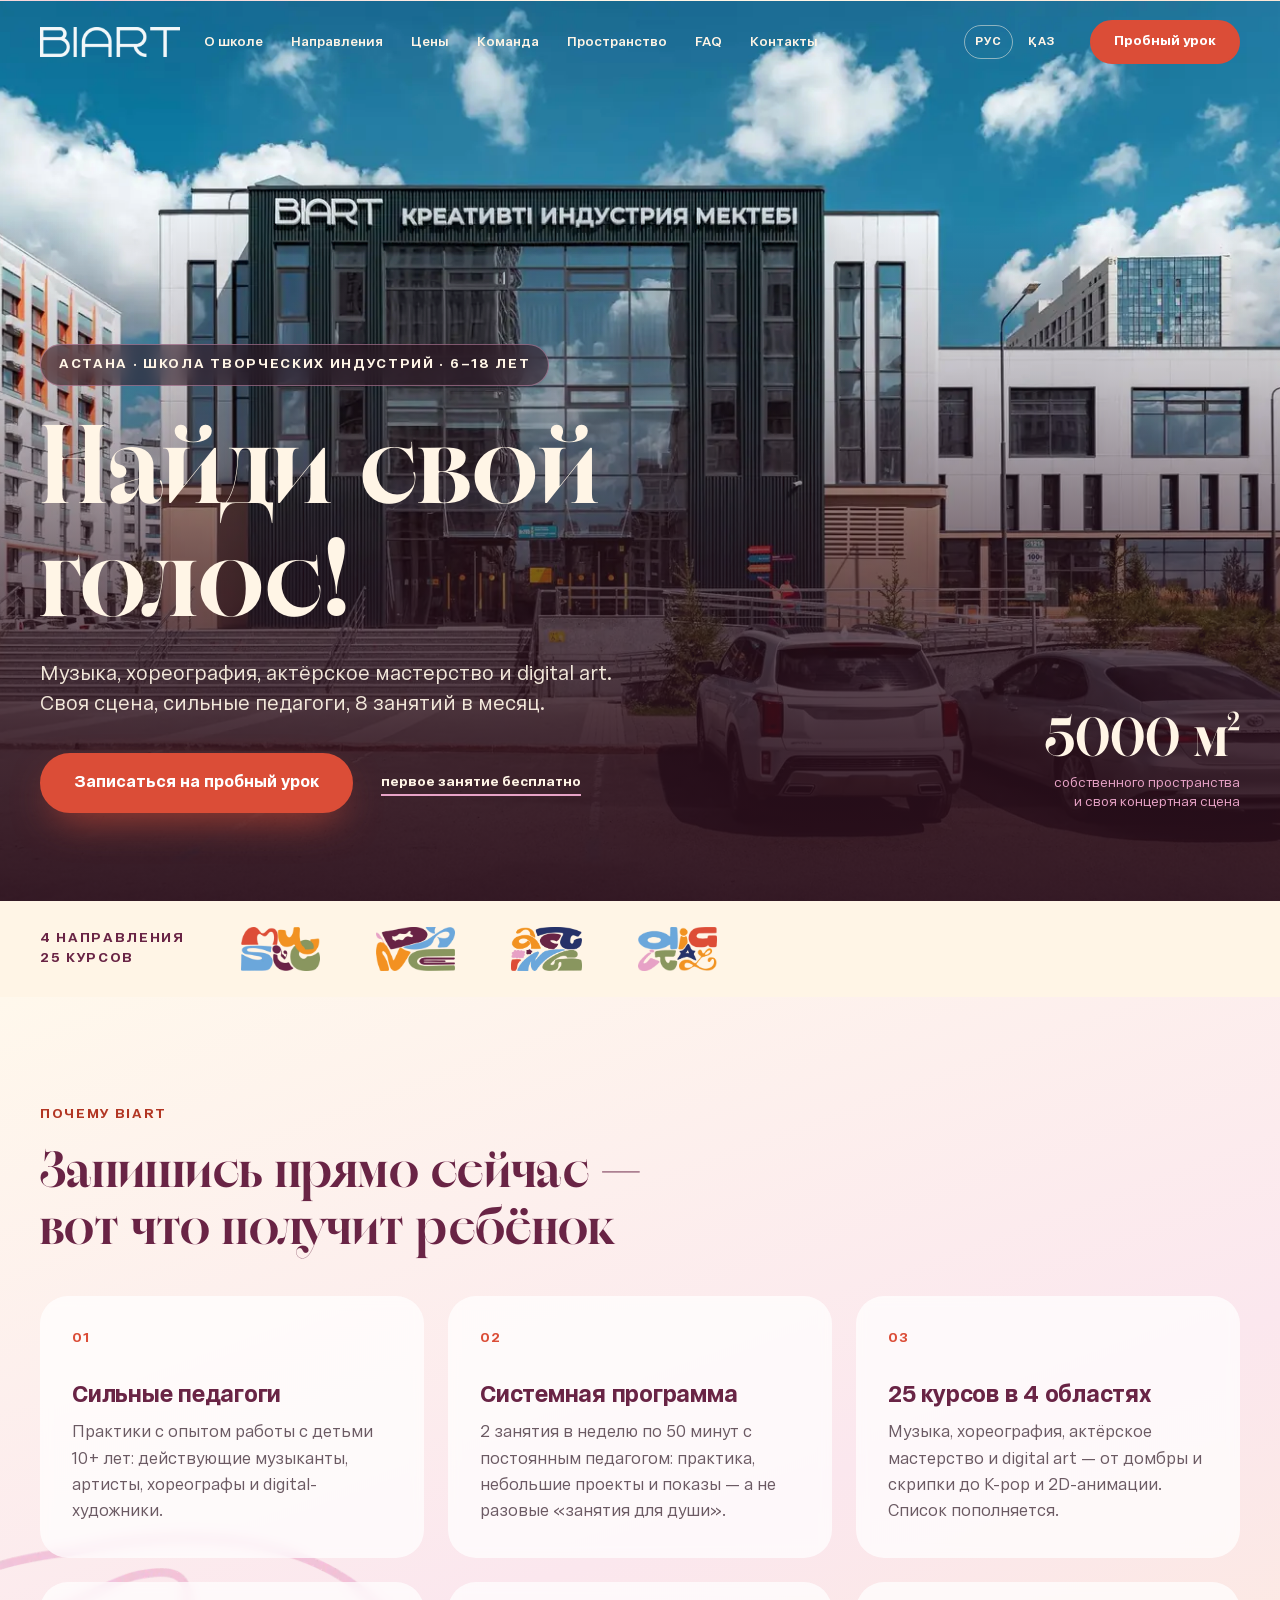
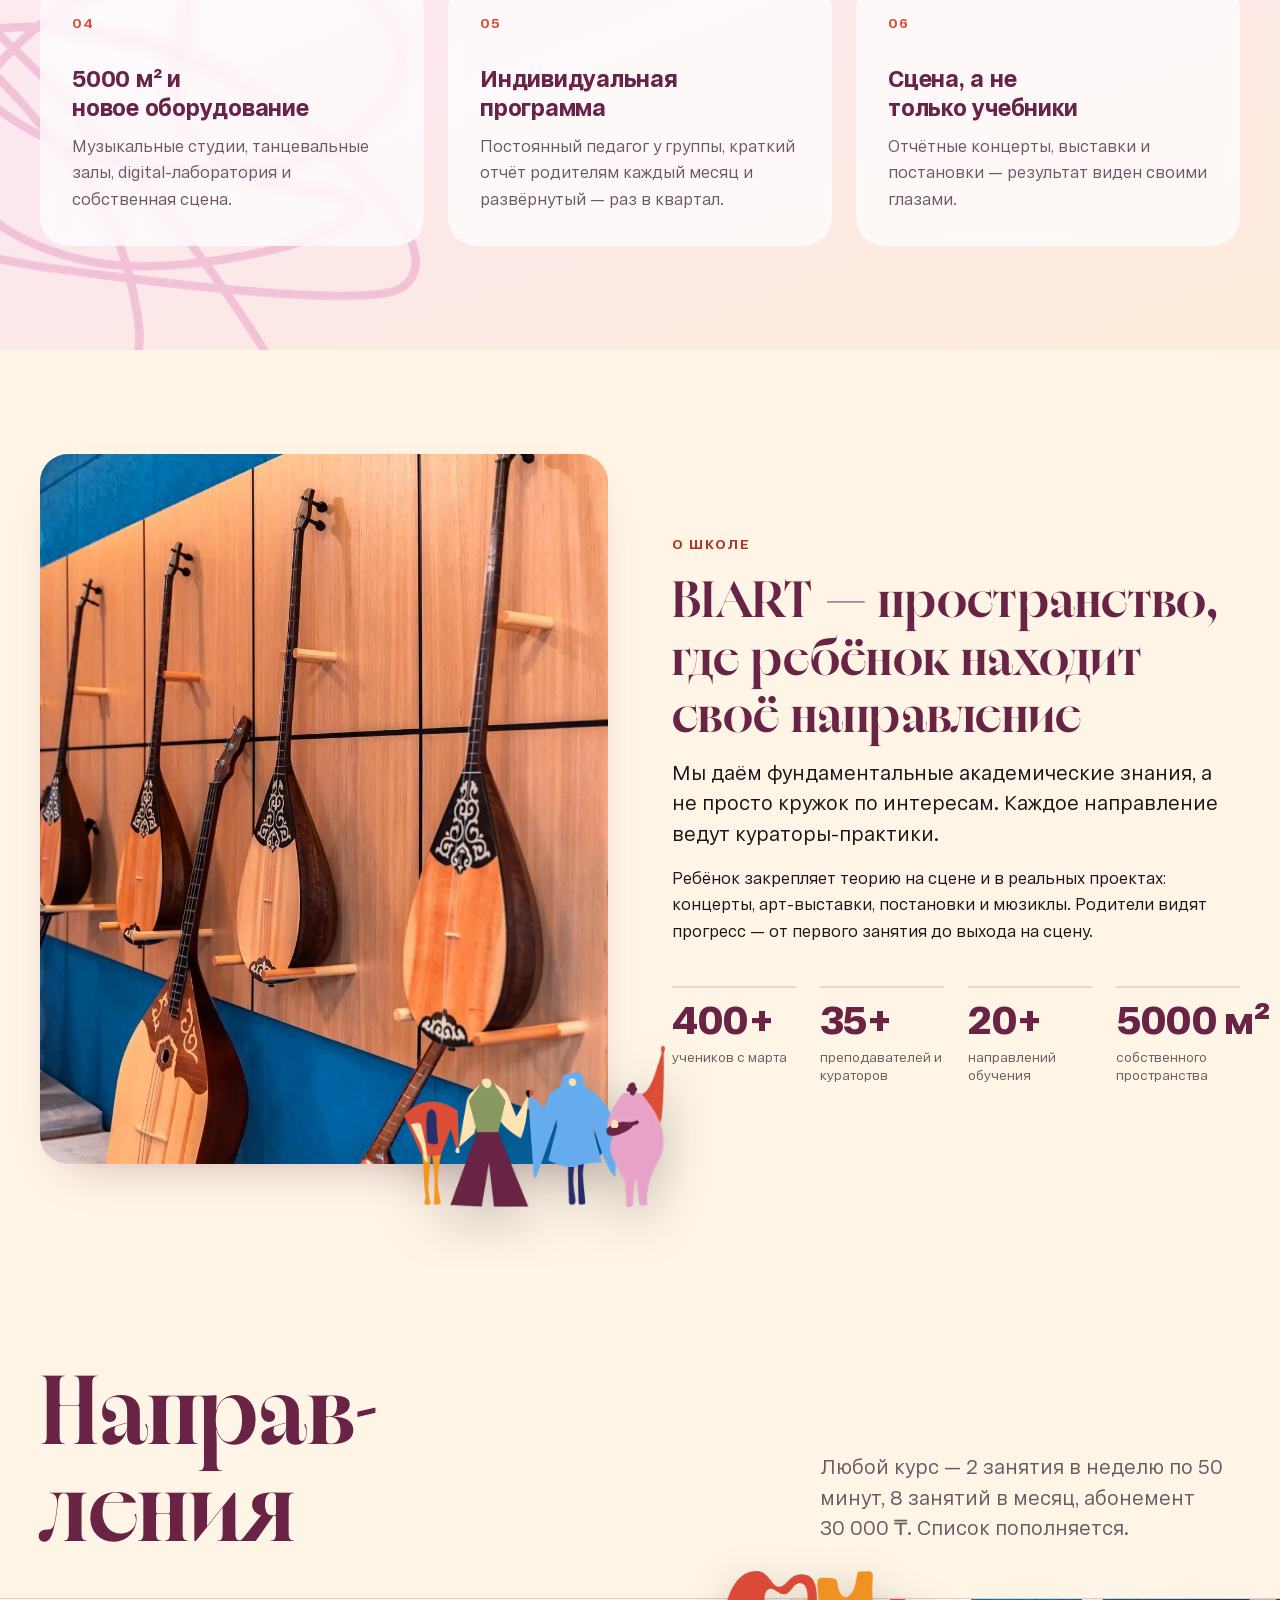
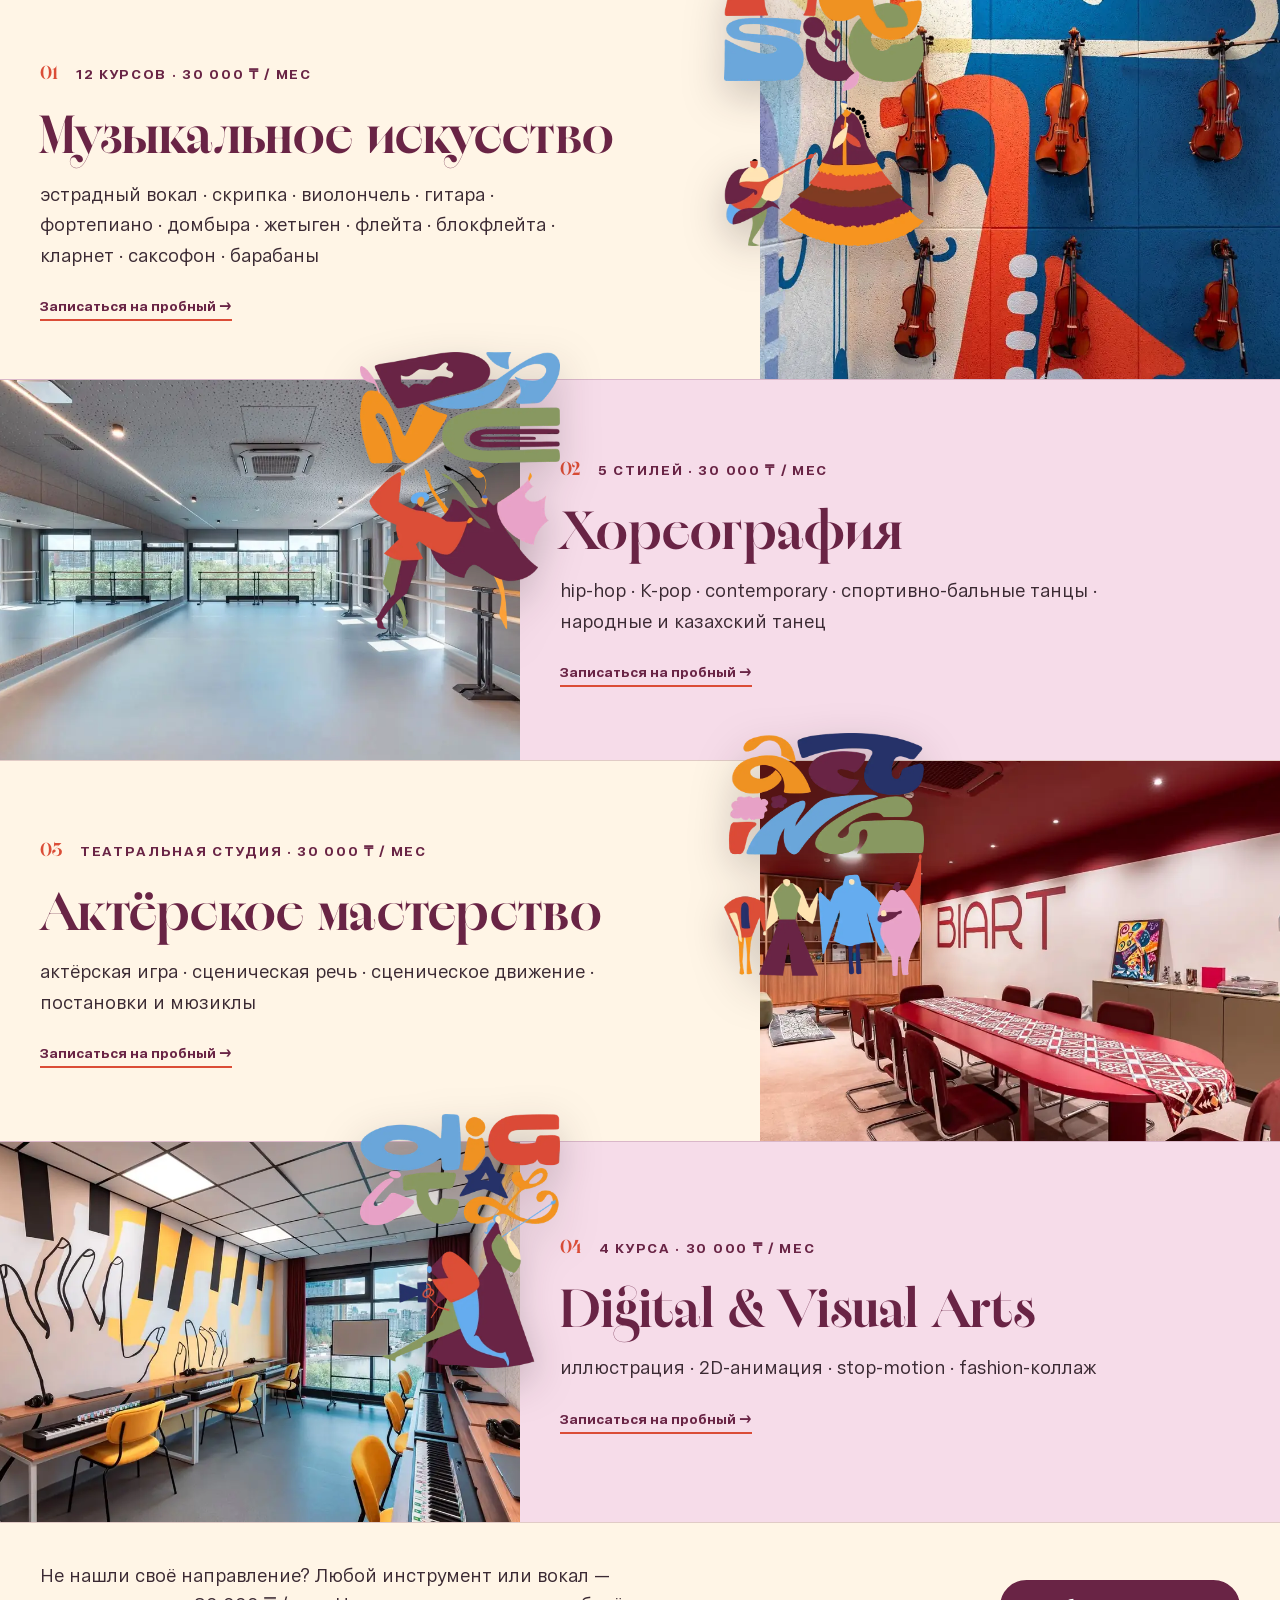
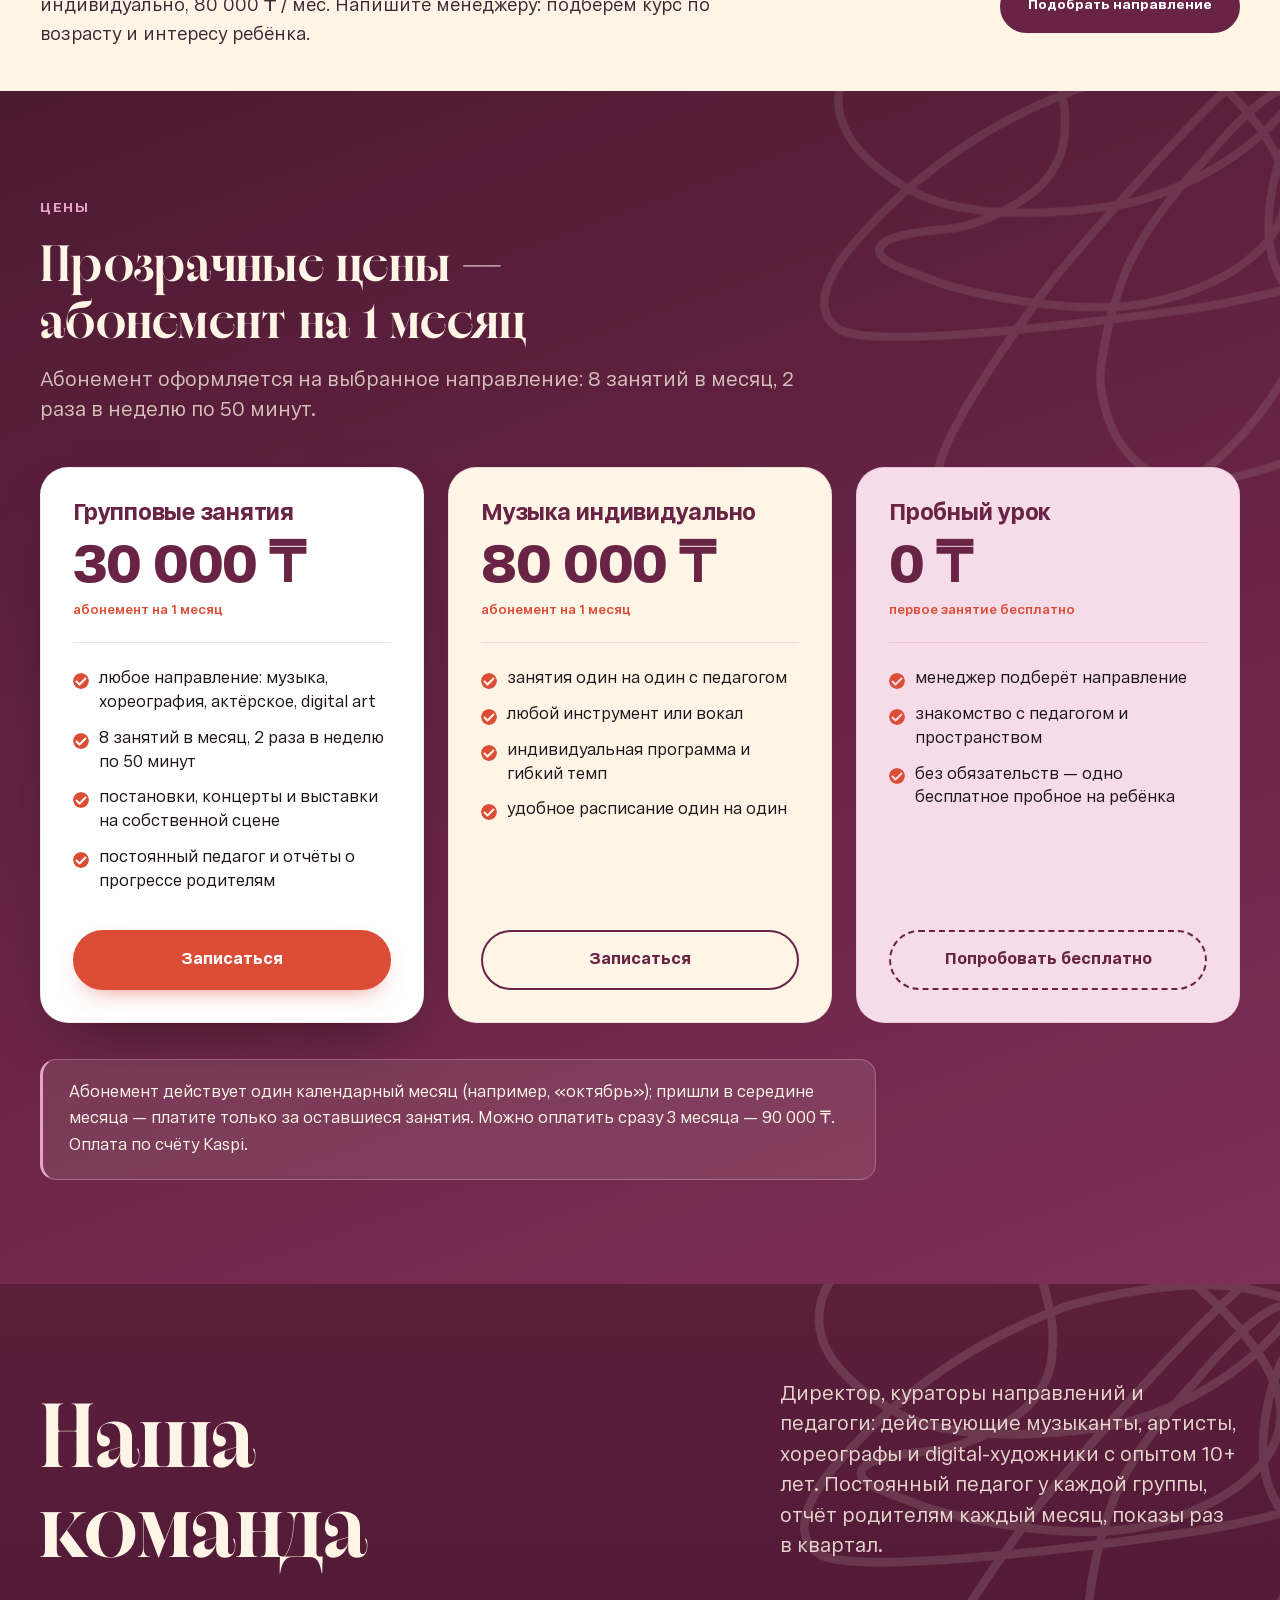
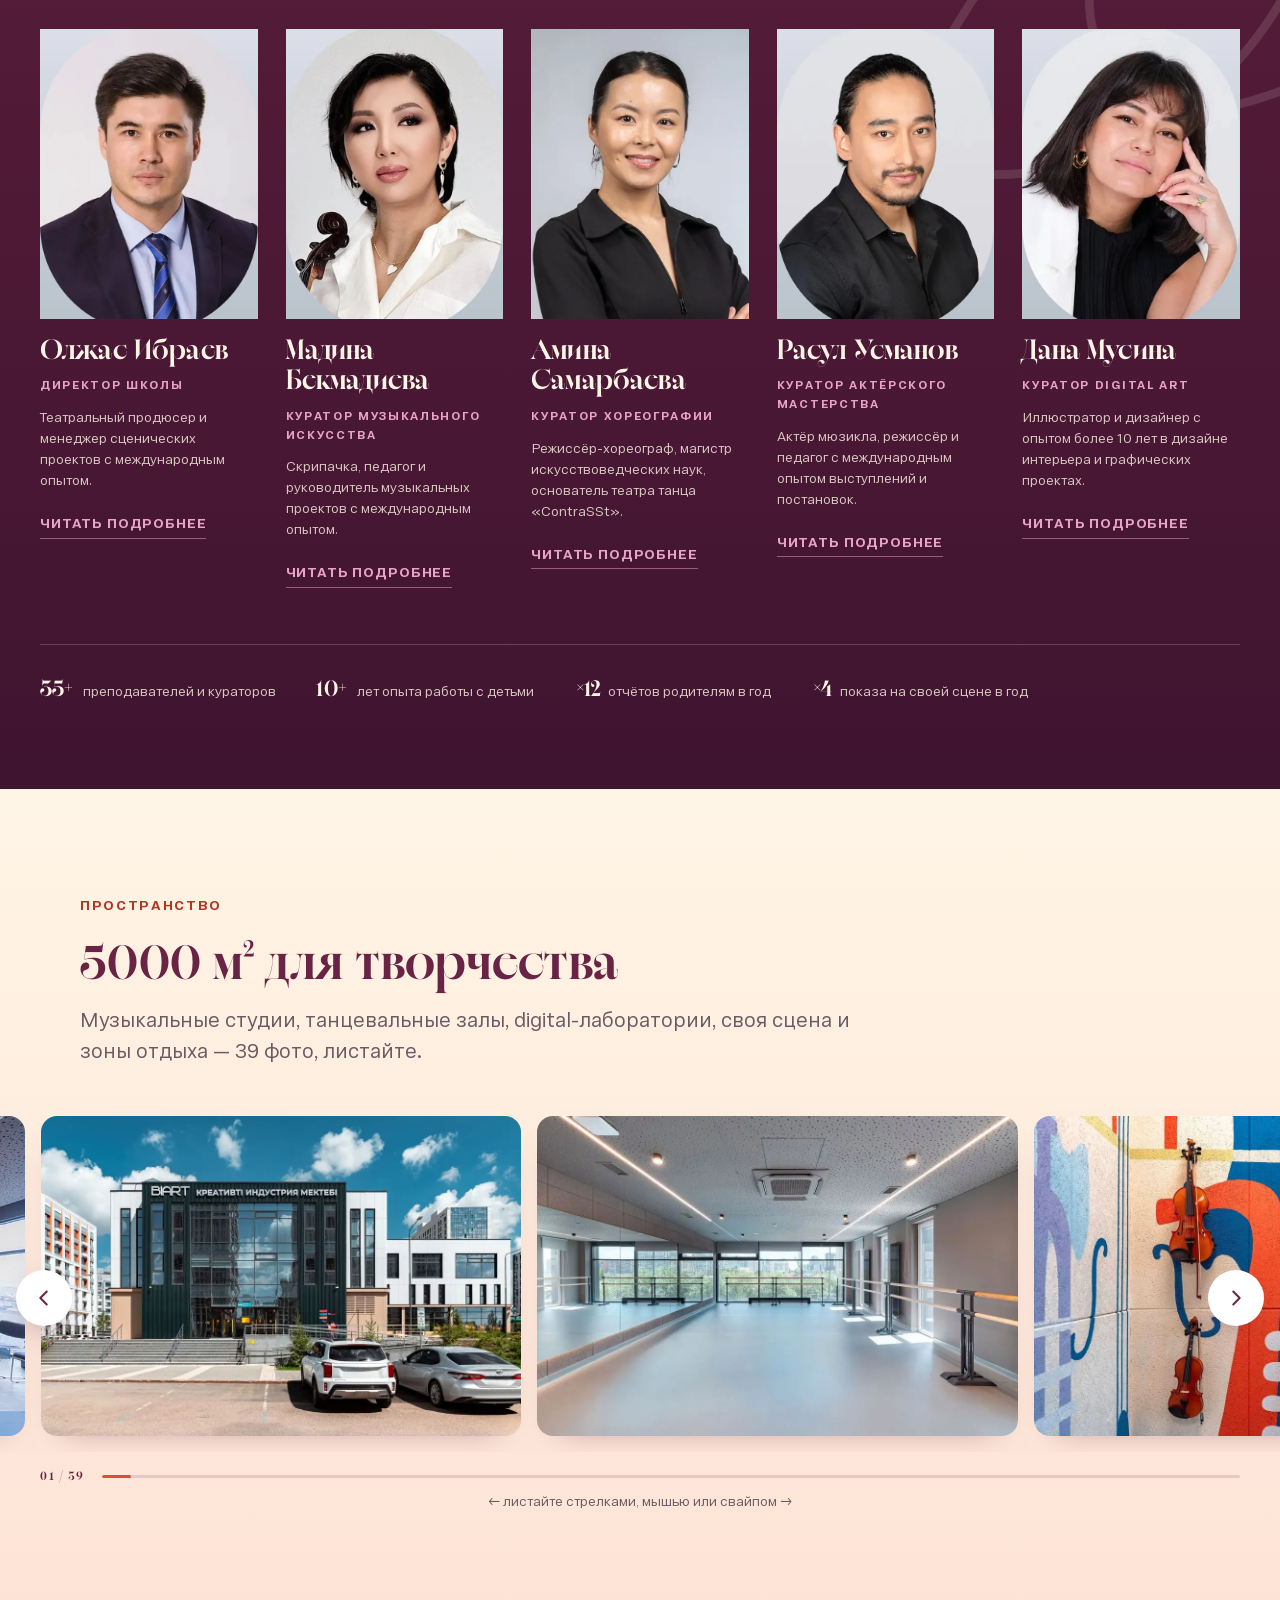
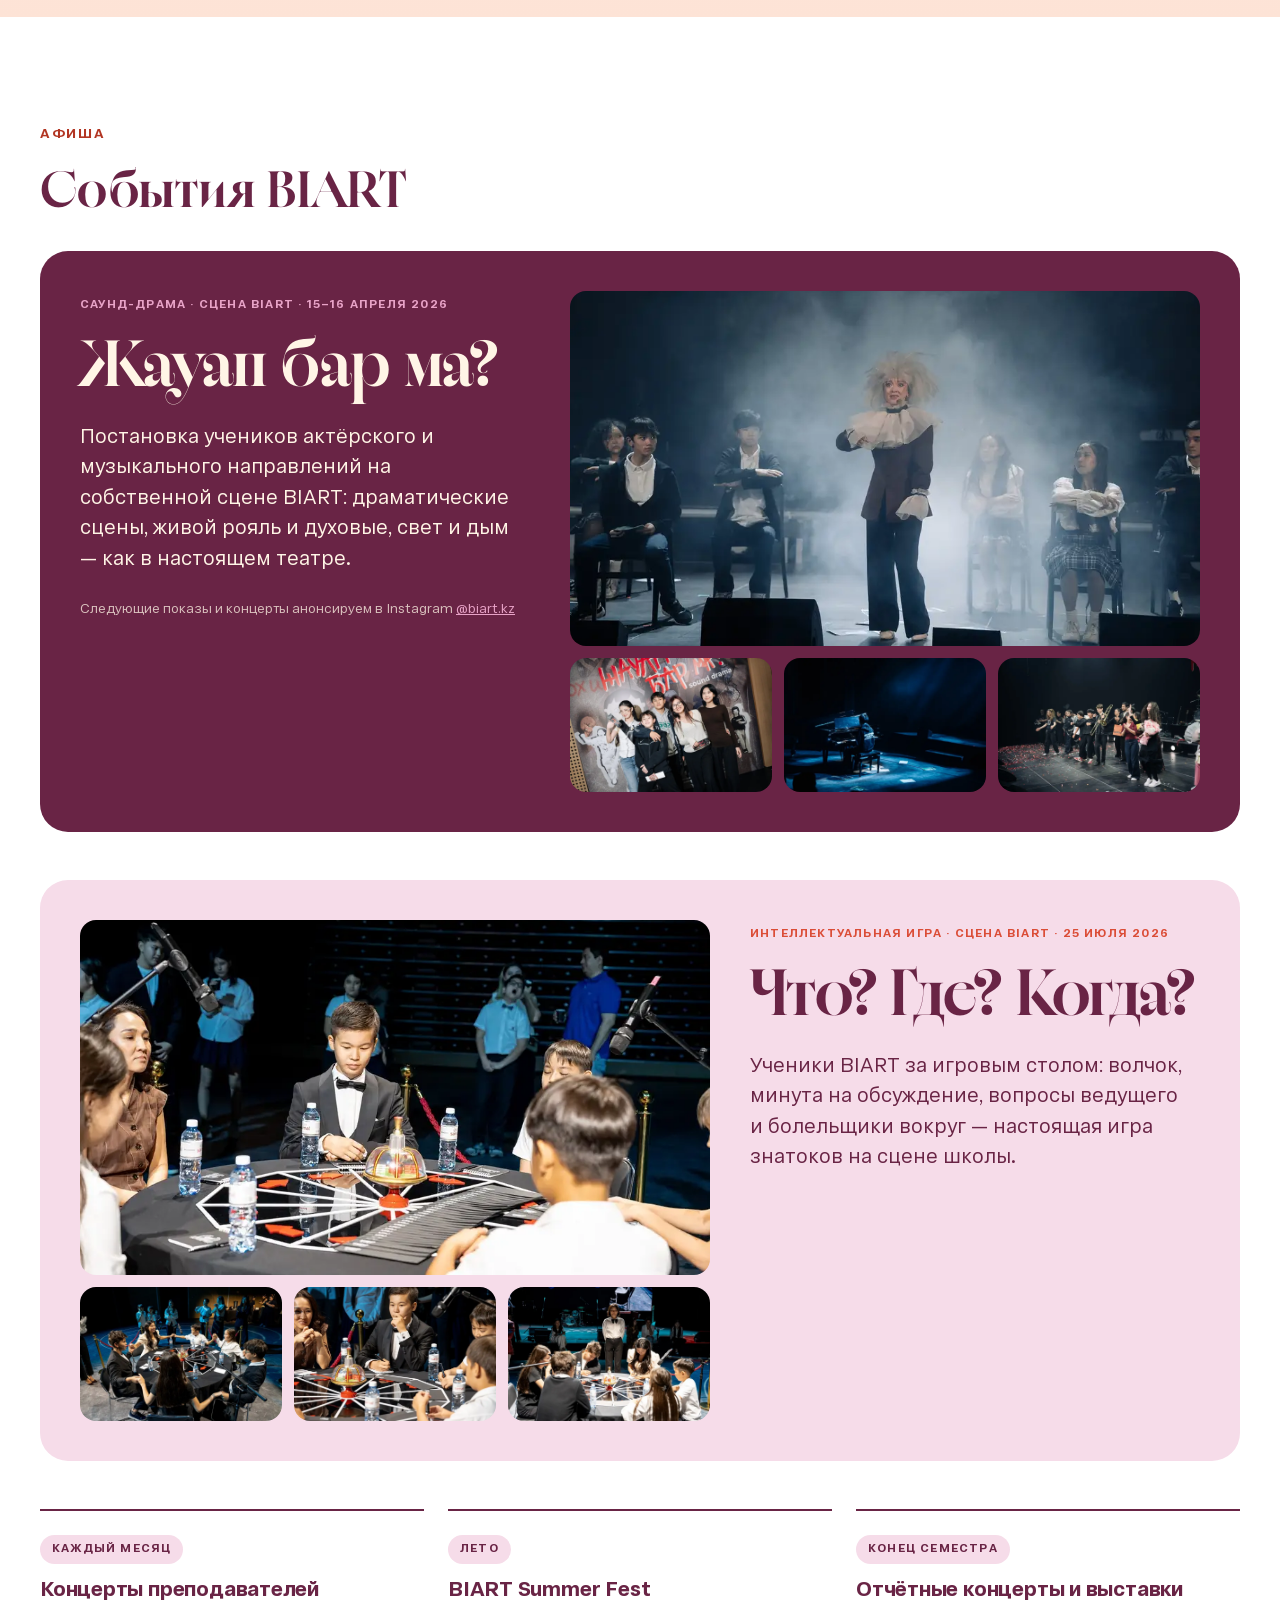
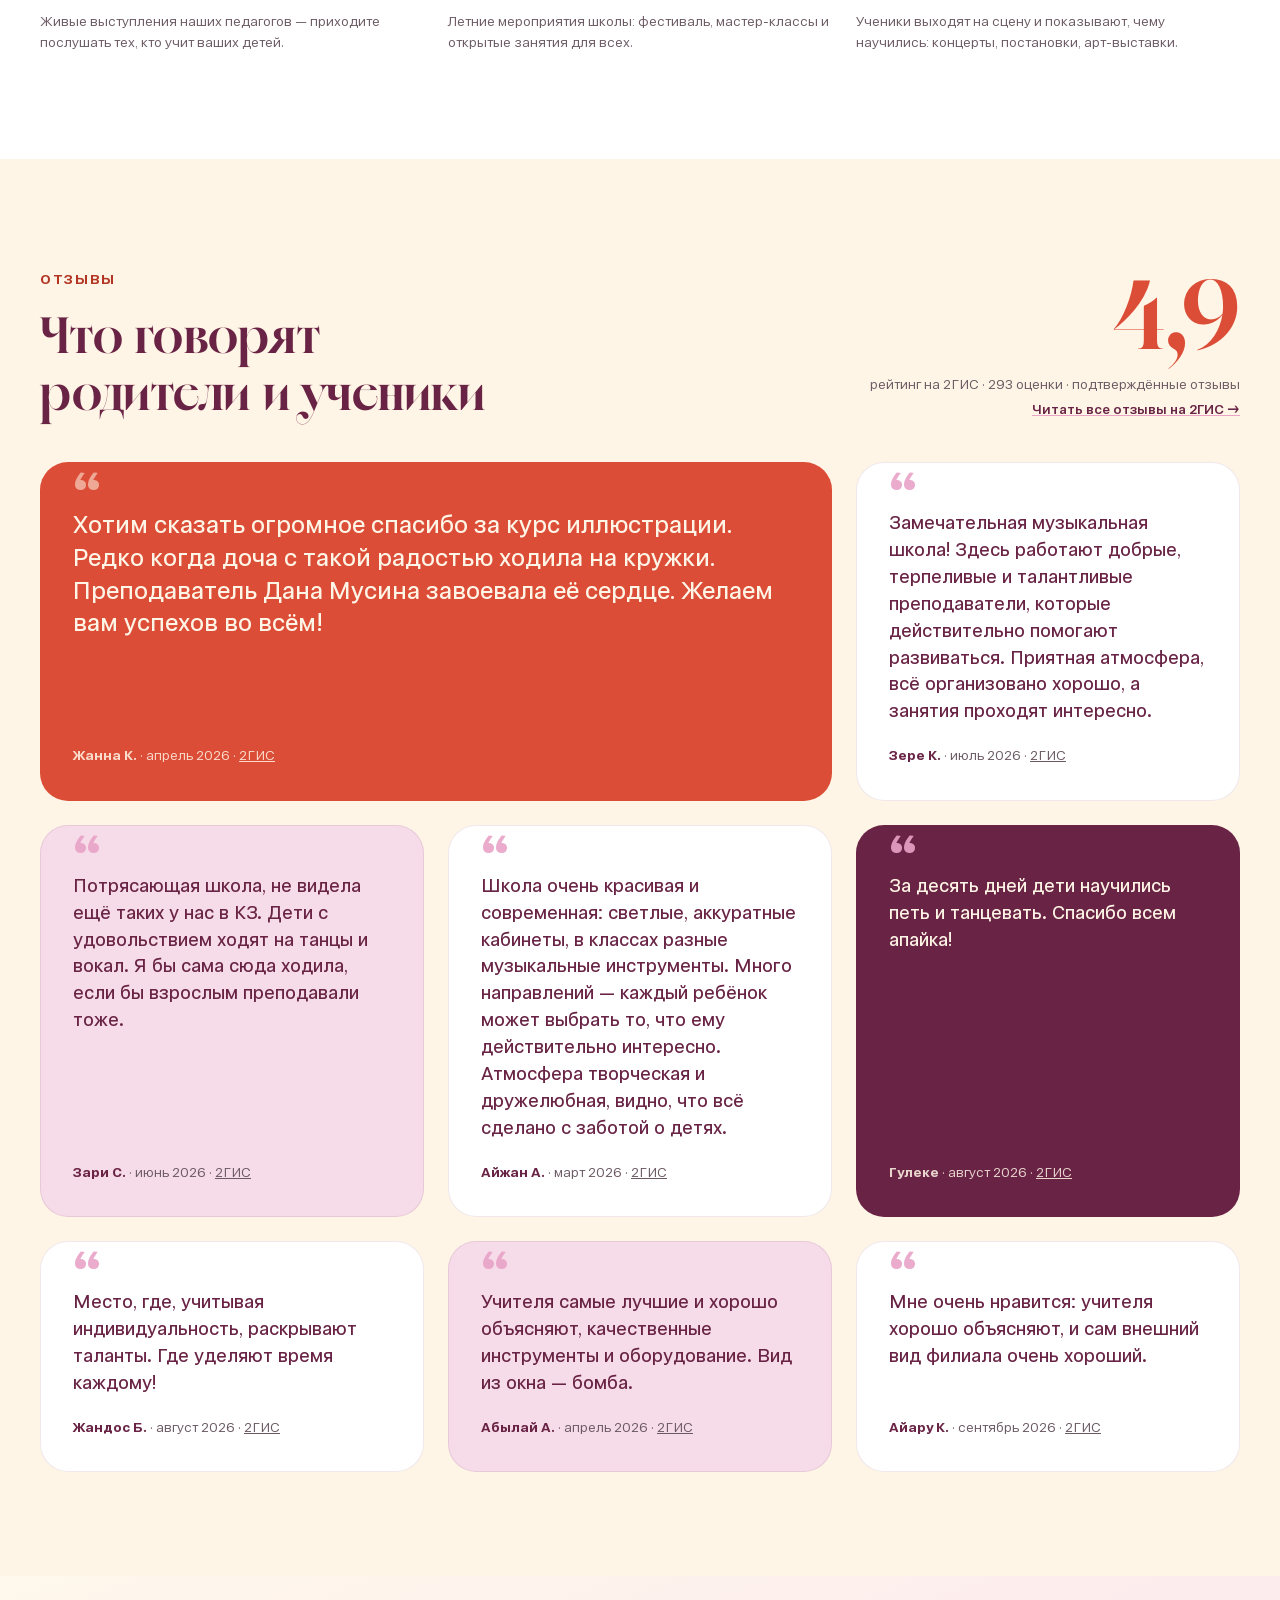
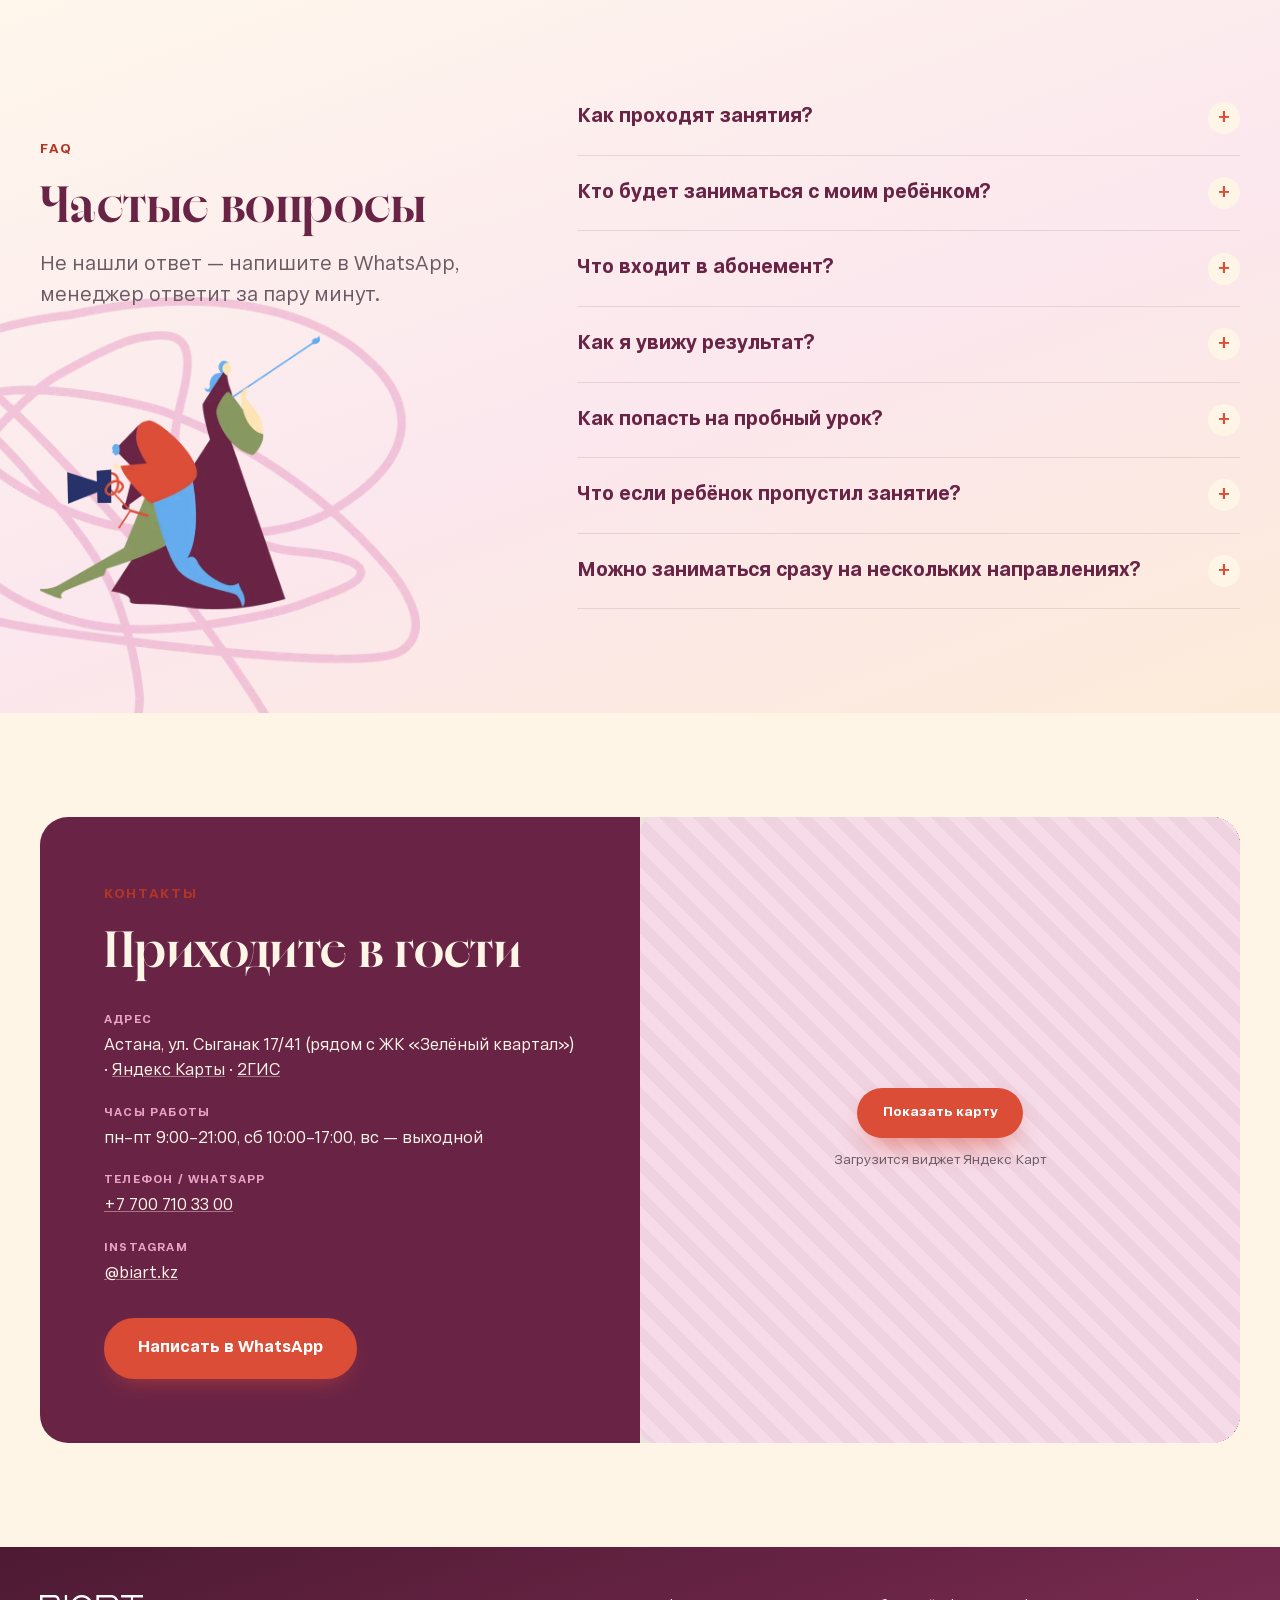
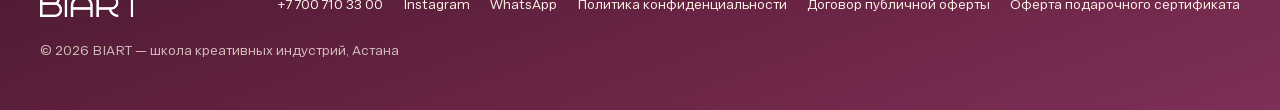
==== commit 3ef0690c: "demo: подписи к кадрам, манифест, лёгкая тема" ====
--- a/index.html
+++ b/index.html
@@ -24,10 +24,12 @@
 <meta property="og:image" content="assets/img/og.jpg">
 <meta property="og:image:width" content="1200">
 <meta property="og:image:height" content="630">
+<meta property="og:image:alt" content="Школа BIART в Астане">
 <meta name="twitter:card" content="summary_large_image">
 <link rel="icon" href="assets/img/favicon.ico" sizes="any">
 <link rel="icon" type="image/png" sizes="32x32" href="assets/img/favicon-32.png">
 <link rel="apple-touch-icon" sizes="180x180" href="assets/img/apple-touch-icon.png">
+<link rel="manifest" href="assets/site.webmanifest">
 
 <style id="wp-img-auto-sizes-contain-inline-css">
 img:is([sizes=auto i],[sizes^="auto," i]){contain-intrinsic-size:3000px 1500px}
@@ -2024,34 +2026,34 @@
 <figure class="wp-block-image m"><img width="1000" height="666" decoding="async" loading="lazy" src="assets/img/ph-band-room.webp" alt="Репетиционная база"/></figure>
 <figure class="wp-block-image m"><img width="1000" height="1503" decoding="async" loading="lazy" src="assets/img/ph-dombra-wall.webp" alt="Домбры в классе казахских инструментов"/></figure>
 <figure class="wp-block-image m"><img width="1000" height="666" decoding="async" loading="lazy" src="assets/img/ph-biart-hall.webp" alt="Библиотека и переговорная BIART"/></figure>
-<figure class="wp-block-image m"><img width="760" height="507" decoding="async" loading="lazy" src="assets/img/g1441.webp" alt="Пространство BIART"/></figure>
-<figure class="wp-block-image m"><img width="760" height="507" decoding="async" loading="lazy" src="assets/img/g1399.webp" alt="Пространство BIART"/></figure>
-<figure class="wp-block-image m"><img width="760" height="507" decoding="async" loading="lazy" src="assets/img/g1408.webp" alt="Пространство BIART"/></figure>
-<figure class="wp-block-image m"><img width="760" height="507" decoding="async" loading="lazy" src="assets/img/g1457.webp" alt="Пространство BIART"/></figure>
-<figure class="wp-block-image m"><img width="760" height="507" decoding="async" loading="lazy" src="assets/img/g1512.webp" alt="Пространство BIART"/></figure>
-<figure class="wp-block-image m"><img width="760" height="507" decoding="async" loading="lazy" src="assets/img/g1557.webp" alt="Пространство BIART"/></figure>
-<figure class="wp-block-image m"><img width="760" height="507" decoding="async" loading="lazy" src="assets/img/g1591.webp" alt="Пространство BIART"/></figure>
-<figure class="wp-block-image m"><img width="760" height="507" decoding="async" loading="lazy" src="assets/img/g1600.webp" alt="Пространство BIART"/></figure>
-<figure class="wp-block-image m"><img width="760" height="507" decoding="async" loading="lazy" src="assets/img/g1478.webp" alt="Пространство BIART"/></figure>
-<figure class="wp-block-image m"><img width="760" height="507" decoding="async" loading="lazy" src="assets/img/g1449.webp" alt="Пространство BIART"/></figure>
-<figure class="wp-block-image m"><img width="760" height="507" decoding="async" loading="lazy" src="assets/img/g1620.webp" alt="Пространство BIART"/></figure>
-<figure class="wp-block-image m"><img width="760" height="507" decoding="async" loading="lazy" src="assets/img/g1694.webp" alt="Пространство BIART"/></figure>
-<figure class="wp-block-image m"><img width="760" height="507" decoding="async" loading="lazy" src="assets/img/g1443.webp" alt="Пространство BIART"/></figure>
-<figure class="wp-block-image m"><img width="346" height="520" decoding="async" loading="lazy" src="assets/img/g1536.webp" alt="Пространство BIART"/></figure>
-<figure class="wp-block-image m"><img width="760" height="507" decoding="async" loading="lazy" src="assets/img/g1420.webp" alt="Пространство BIART"/></figure>
-<figure class="wp-block-image m"><img width="760" height="507" decoding="async" loading="lazy" src="assets/img/g1461.webp" alt="Пространство BIART"/></figure>
-<figure class="wp-block-image m"><img width="760" height="507" decoding="async" loading="lazy" src="assets/img/g1501.webp" alt="Пространство BIART"/></figure>
-<figure class="wp-block-image m"><img width="760" height="507" decoding="async" loading="lazy" src="assets/img/g1508.webp" alt="Пространство BIART"/></figure>
-<figure class="wp-block-image m"><img width="760" height="507" decoding="async" loading="lazy" src="assets/img/g1560.webp" alt="Пространство BIART"/></figure>
-<figure class="wp-block-image m"><img width="760" height="507" decoding="async" loading="lazy" src="assets/img/g1580.webp" alt="Пространство BIART"/></figure>
-<figure class="wp-block-image m"><img width="760" height="507" decoding="async" loading="lazy" src="assets/img/g1613.webp" alt="Пространство BIART"/></figure>
-<figure class="wp-block-image m"><img width="760" height="507" decoding="async" loading="lazy" src="assets/img/g1628.webp" alt="Пространство BIART"/></figure>
-<figure class="wp-block-image m"><img width="760" height="507" decoding="async" loading="lazy" src="assets/img/g1677.webp" alt="Пространство BIART"/></figure>
-<figure class="wp-block-image m"><img width="760" height="507" decoding="async" loading="lazy" src="assets/img/g1466.webp" alt="Пространство BIART"/></figure>
-<figure class="wp-block-image m"><img width="760" height="507" decoding="async" loading="lazy" src="assets/img/g1453.webp" alt="Пространство BIART"/></figure>
-<figure class="wp-block-image m"><img width="346" height="520" decoding="async" loading="lazy" src="assets/img/g1685.webp" alt="Пространство BIART"/></figure>
-<figure class="wp-block-image m"><img width="760" height="507" decoding="async" loading="lazy" src="assets/img/g1454.webp" alt="Пространство BIART"/></figure>
-<figure class="wp-block-image m"><img width="760" height="507" decoding="async" loading="lazy" src="assets/img/g1572.webp" alt="Пространство BIART"/></figure>
+<figure class="wp-block-image m"><img width="760" height="507" decoding="async" loading="lazy" src="assets/img/g1441.webp" alt="Концертный зал на 400 мест"/></figure>
+<figure class="wp-block-image m"><img width="760" height="507" decoding="async" loading="lazy" src="assets/img/g1399.webp" alt="Гардероб с муралом в виде гитары"/></figure>
+<figure class="wp-block-image m"><img width="760" height="507" decoding="async" loading="lazy" src="assets/img/g1408.webp" alt="Коридор со световой звуковой волной"/></figure>
+<figure class="wp-block-image m"><img width="760" height="507" decoding="async" loading="lazy" src="assets/img/g1457.webp" alt="Скрипки и саксофон на стене с муралом"/></figure>
+<figure class="wp-block-image m"><img width="760" height="507" decoding="async" loading="lazy" src="assets/img/g1512.webp" alt="Класс казахских инструментов: домбры на стене"/></figure>
+<figure class="wp-block-image m"><img width="760" height="507" decoding="async" loading="lazy" src="assets/img/g1557.webp" alt="Лаунж с виниловыми пластинками"/></figure>
+<figure class="wp-block-image m"><img width="760" height="507" decoding="async" loading="lazy" src="assets/img/g1591.webp" alt="Танцевальный зал со станком и панорамой"/></figure>
+<figure class="wp-block-image m"><img width="760" height="507" decoding="async" loading="lazy" src="assets/img/g1600.webp" alt="Коридор с галереей детских работ"/></figure>
+<figure class="wp-block-image m"><img width="760" height="507" decoding="async" loading="lazy" src="assets/img/g1478.webp" alt="Мурал с гитаристом и зона ожидания"/></figure>
+<figure class="wp-block-image m"><img width="760" height="507" decoding="async" loading="lazy" src="assets/img/g1449.webp" alt="Ниша-сиденье в деревянной стене"/></figure>
+<figure class="wp-block-image m"><img width="760" height="507" decoding="async" loading="lazy" src="assets/img/g1620.webp" alt="Digital-класс с ноутбуками"/></figure>
+<figure class="wp-block-image m"><img width="760" height="507" decoding="async" loading="lazy" src="assets/img/g1694.webp" alt="Портрет Ермека Серкебаева на лестнице"/></figure>
+<figure class="wp-block-image m"><img width="760" height="507" decoding="async" loading="lazy" src="assets/img/g1443.webp" alt="Сцена с кулисами и экраном"/></figure>
+<figure class="wp-block-image m"><img width="346" height="520" decoding="async" loading="lazy" src="assets/img/g1536.webp" alt="Скрипка на стене с цветным муралом"/></figure>
+<figure class="wp-block-image m"><img width="760" height="507" decoding="async" loading="lazy" src="assets/img/g1420.webp" alt="Кафе-зона со столиками"/></figure>
+<figure class="wp-block-image m"><img width="760" height="507" decoding="async" loading="lazy" src="assets/img/g1461.webp" alt="Класс фортепиано с муралом-кардиограммой"/></figure>
+<figure class="wp-block-image m"><img width="760" height="507" decoding="async" loading="lazy" src="assets/img/g1501.webp" alt="Детская зона с муралом инструментов"/></figure>
+<figure class="wp-block-image m"><img width="760" height="507" decoding="async" loading="lazy" src="assets/img/g1508.webp" alt="Класс домбры на синей стене"/></figure>
+<figure class="wp-block-image m"><img width="760" height="507" decoding="async" loading="lazy" src="assets/img/g1560.webp" alt="Переговорная BIART с книжными полками"/></figure>
+<figure class="wp-block-image m"><img width="760" height="507" decoding="async" loading="lazy" src="assets/img/g1580.webp" alt="Зона отдыха с пуфами и ковром"/></figure>
+<figure class="wp-block-image m"><img width="760" height="507" decoding="async" loading="lazy" src="assets/img/g1613.webp" alt="Коридор с муралом кнопок проигрывателя"/></figure>
+<figure class="wp-block-image m"><img width="760" height="507" decoding="async" loading="lazy" src="assets/img/g1628.webp" alt="Студия звукозаписи"/></figure>
+<figure class="wp-block-image m"><img width="760" height="507" decoding="async" loading="lazy" src="assets/img/g1677.webp" alt="Репетиционная база с барабанами и граффити"/></figure>
+<figure class="wp-block-image m"><img width="760" height="507" decoding="async" loading="lazy" src="assets/img/g1466.webp" alt="Класс клавишных с муралом рук на клавишах"/></figure>
+<figure class="wp-block-image m"><img width="760" height="507" decoding="async" loading="lazy" src="assets/img/g1453.webp" alt="Репетиционная: барабаны и пианино"/></figure>
+<figure class="wp-block-image m"><img width="346" height="520" decoding="async" loading="lazy" src="assets/img/g1685.webp" alt="Акустическая гитара и микрофоны в студии"/></figure>
+<figure class="wp-block-image m"><img width="760" height="507" decoding="async" loading="lazy" src="assets/img/g1454.webp" alt="Репетиционная с видом на город"/></figure>
+<figure class="wp-block-image m"><img width="760" height="507" decoding="async" loading="lazy" src="assets/img/g1572.webp" alt="Танцевальный зал с паркетом"/></figure>
 </div>
 
 </div>
--- a/style.css
+++ b/style.css
@@ -3,10 +3,10 @@
 Theme URI: https://biart.kz
 Author: BIART
 Description: Блочная тема школы креативных индустрий BIART (Астана). Собрана по брендбуку.
-Version: 0.9.4
+Version: 1.0.0
 Requires at least: 6.5
 Tested up to: 7.1
-Requires PHP: 8.1
+Requires PHP: 8.2
 License: GNU General Public License v2 or later
 Text Domain: biart
 */
@@ -1352,6 +1352,7 @@
 :root .error-code { font-family: var(--f-display); font-weight: 700; font-size: clamp(120px, 20vw, 220px); line-height: .9; color: var(--c-pink); margin: 0 0 8px; }
 :root .error-page h1 { font-size: var(--fs-h2); margin: 0 0 12px; }
 :root .error-page p { color: var(--c-muted); max-width: 44ch; margin: 0 auto 28px; }
+:root .error-page .error-kk { font-size: var(--fs-small); opacity: .85; margin-top: -14px; }
 .error-page .wp-block-buttons { justify-content: center; }
 
 
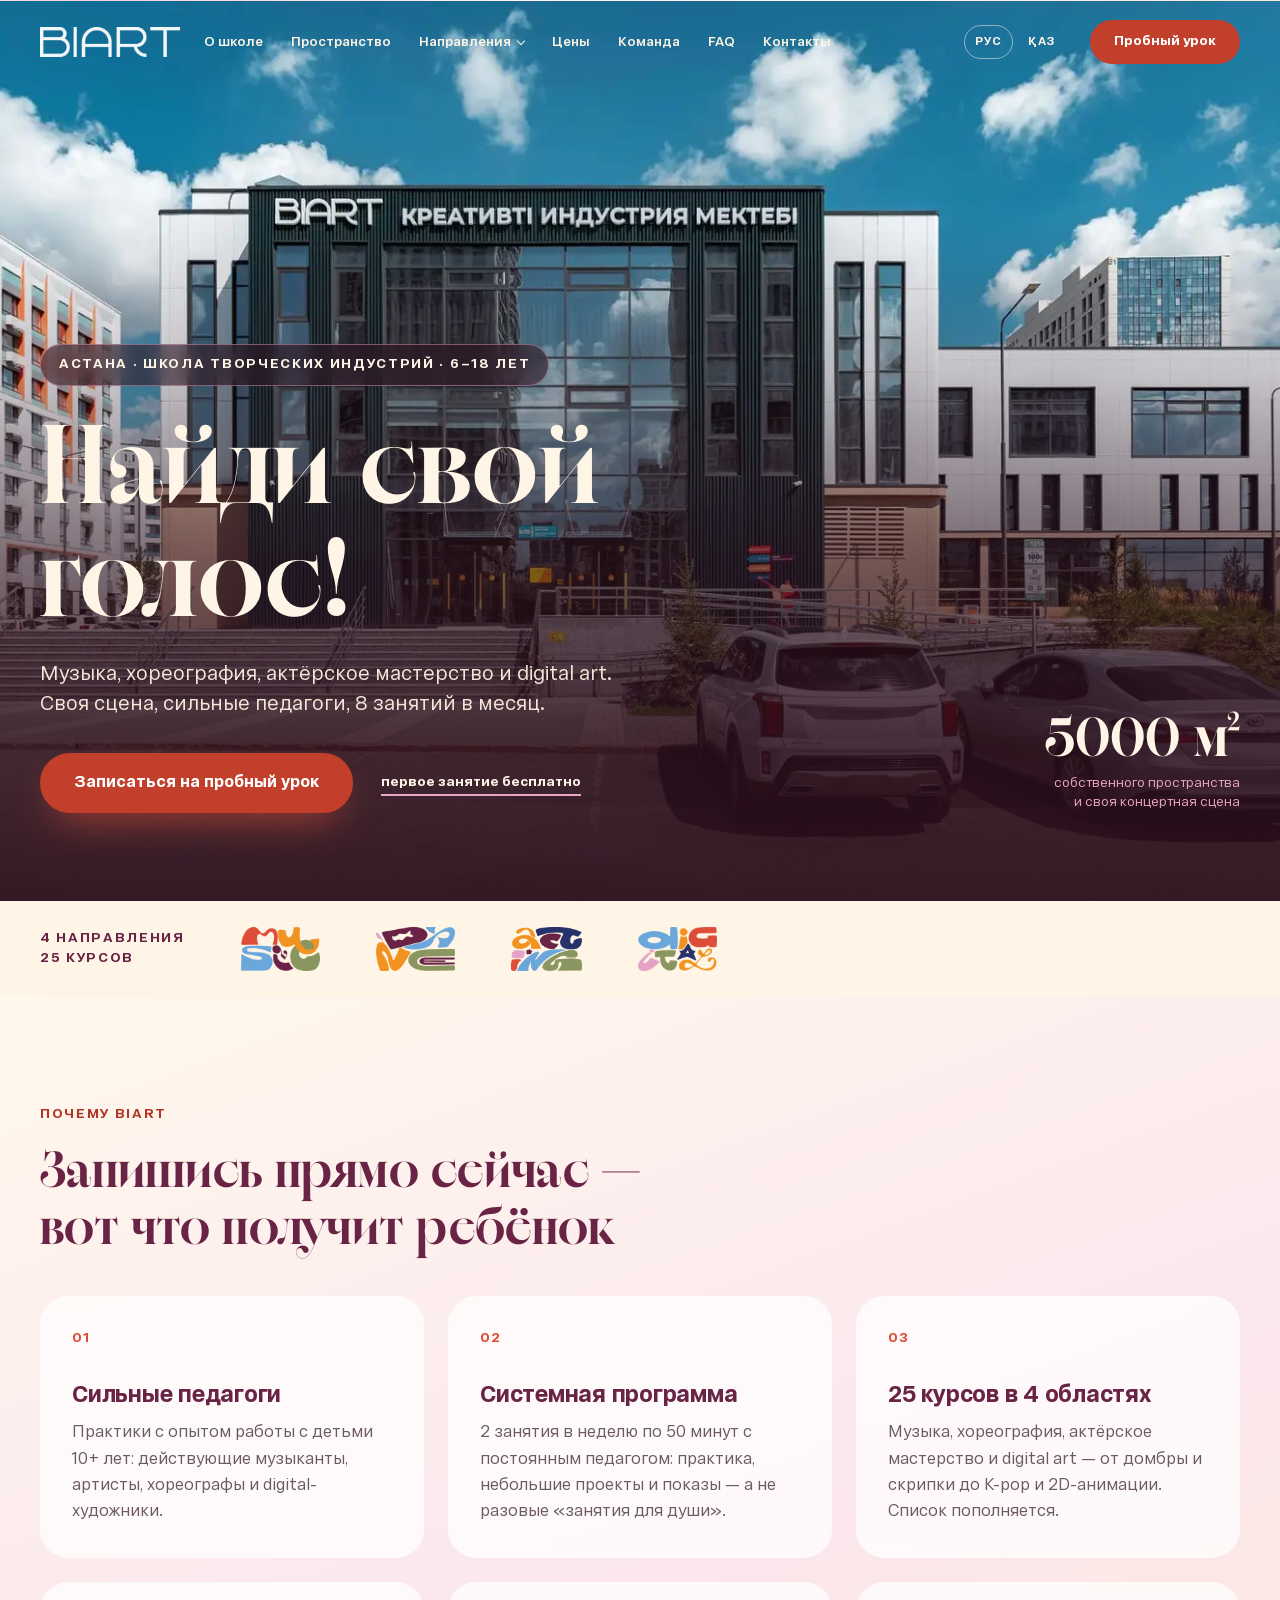
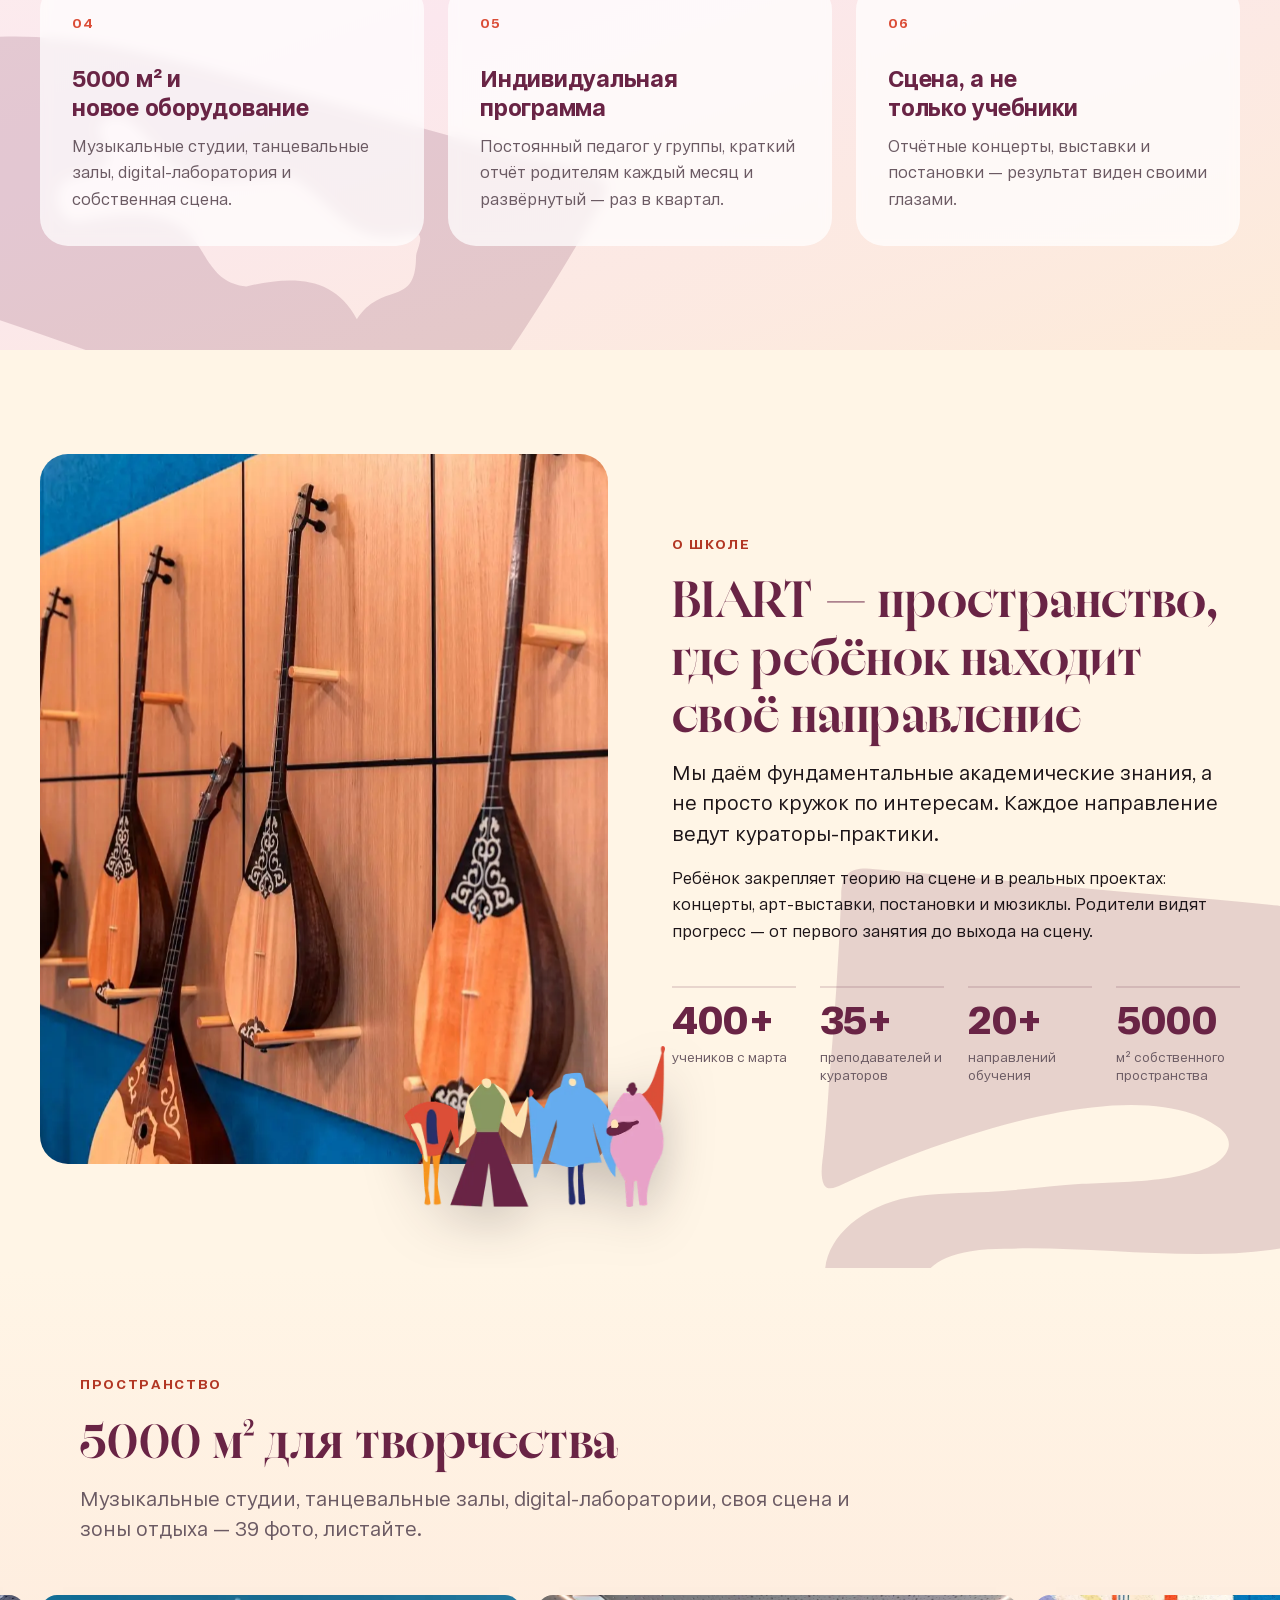
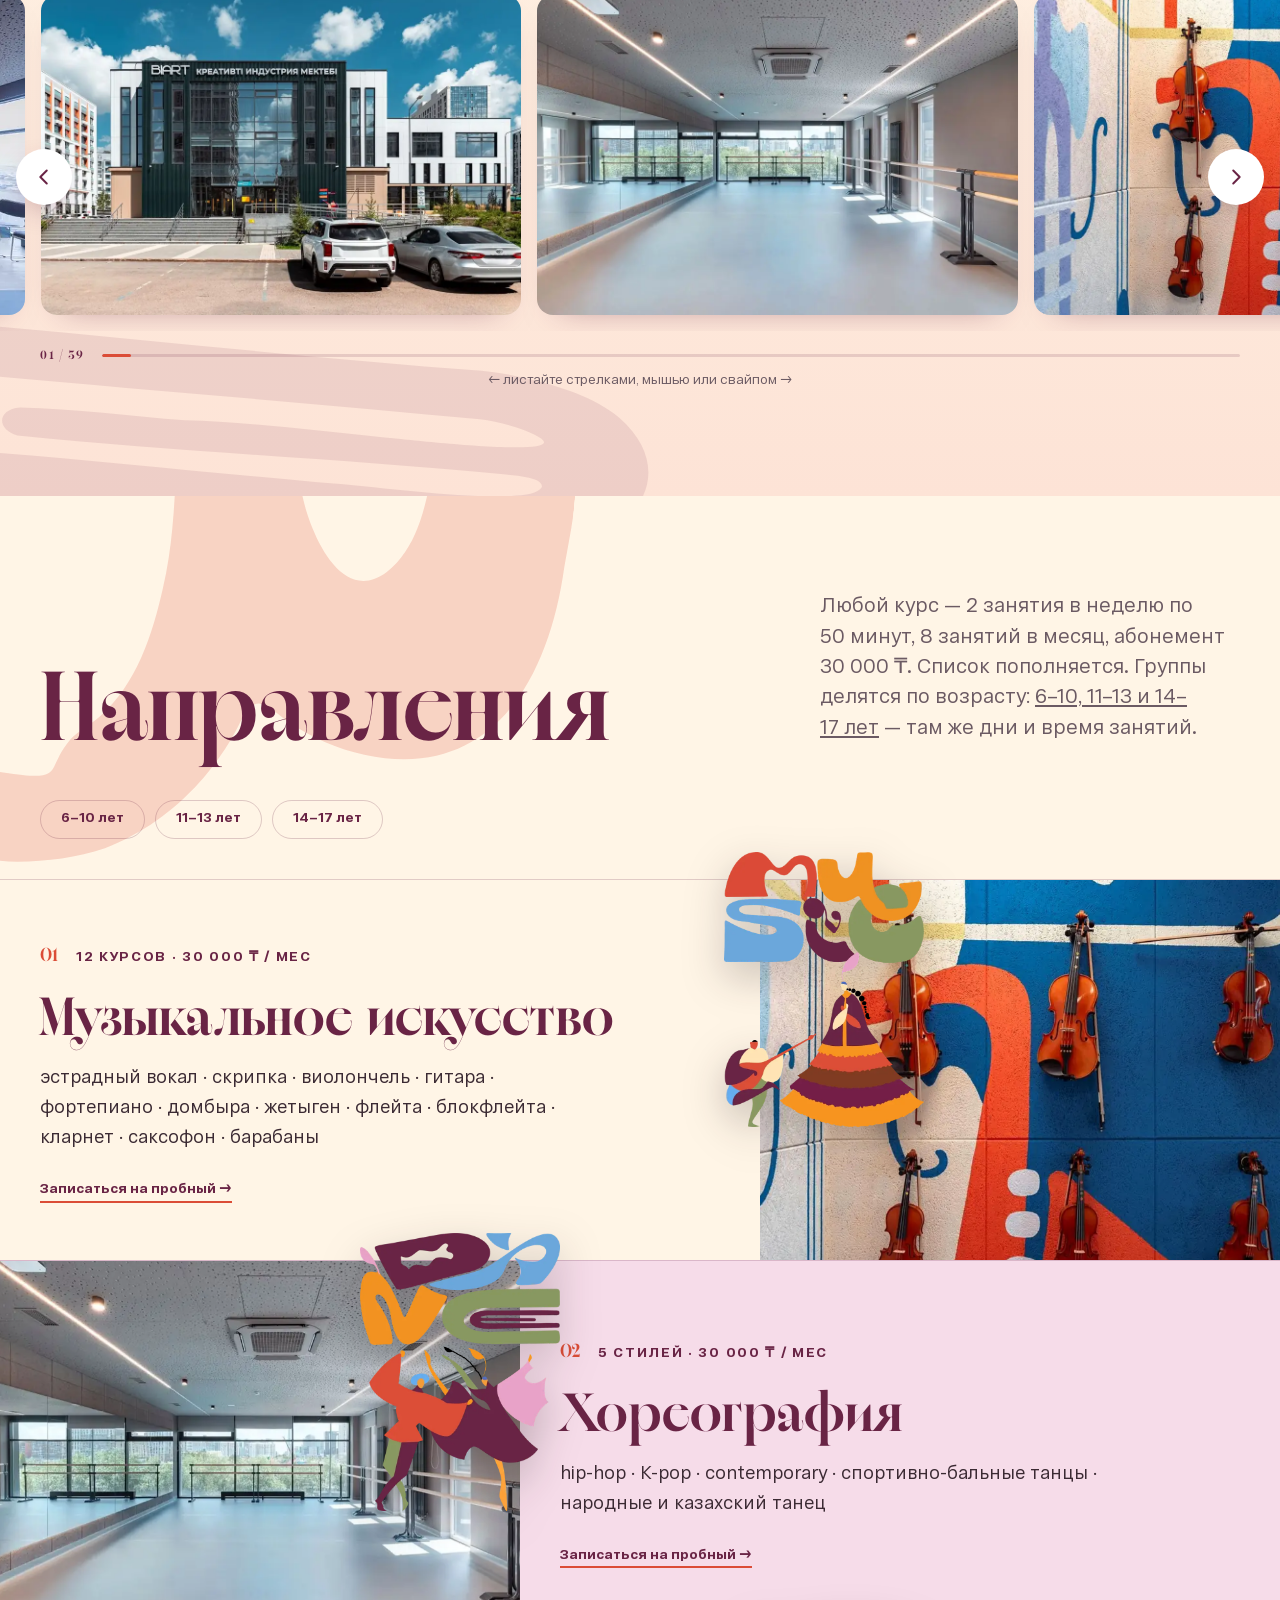
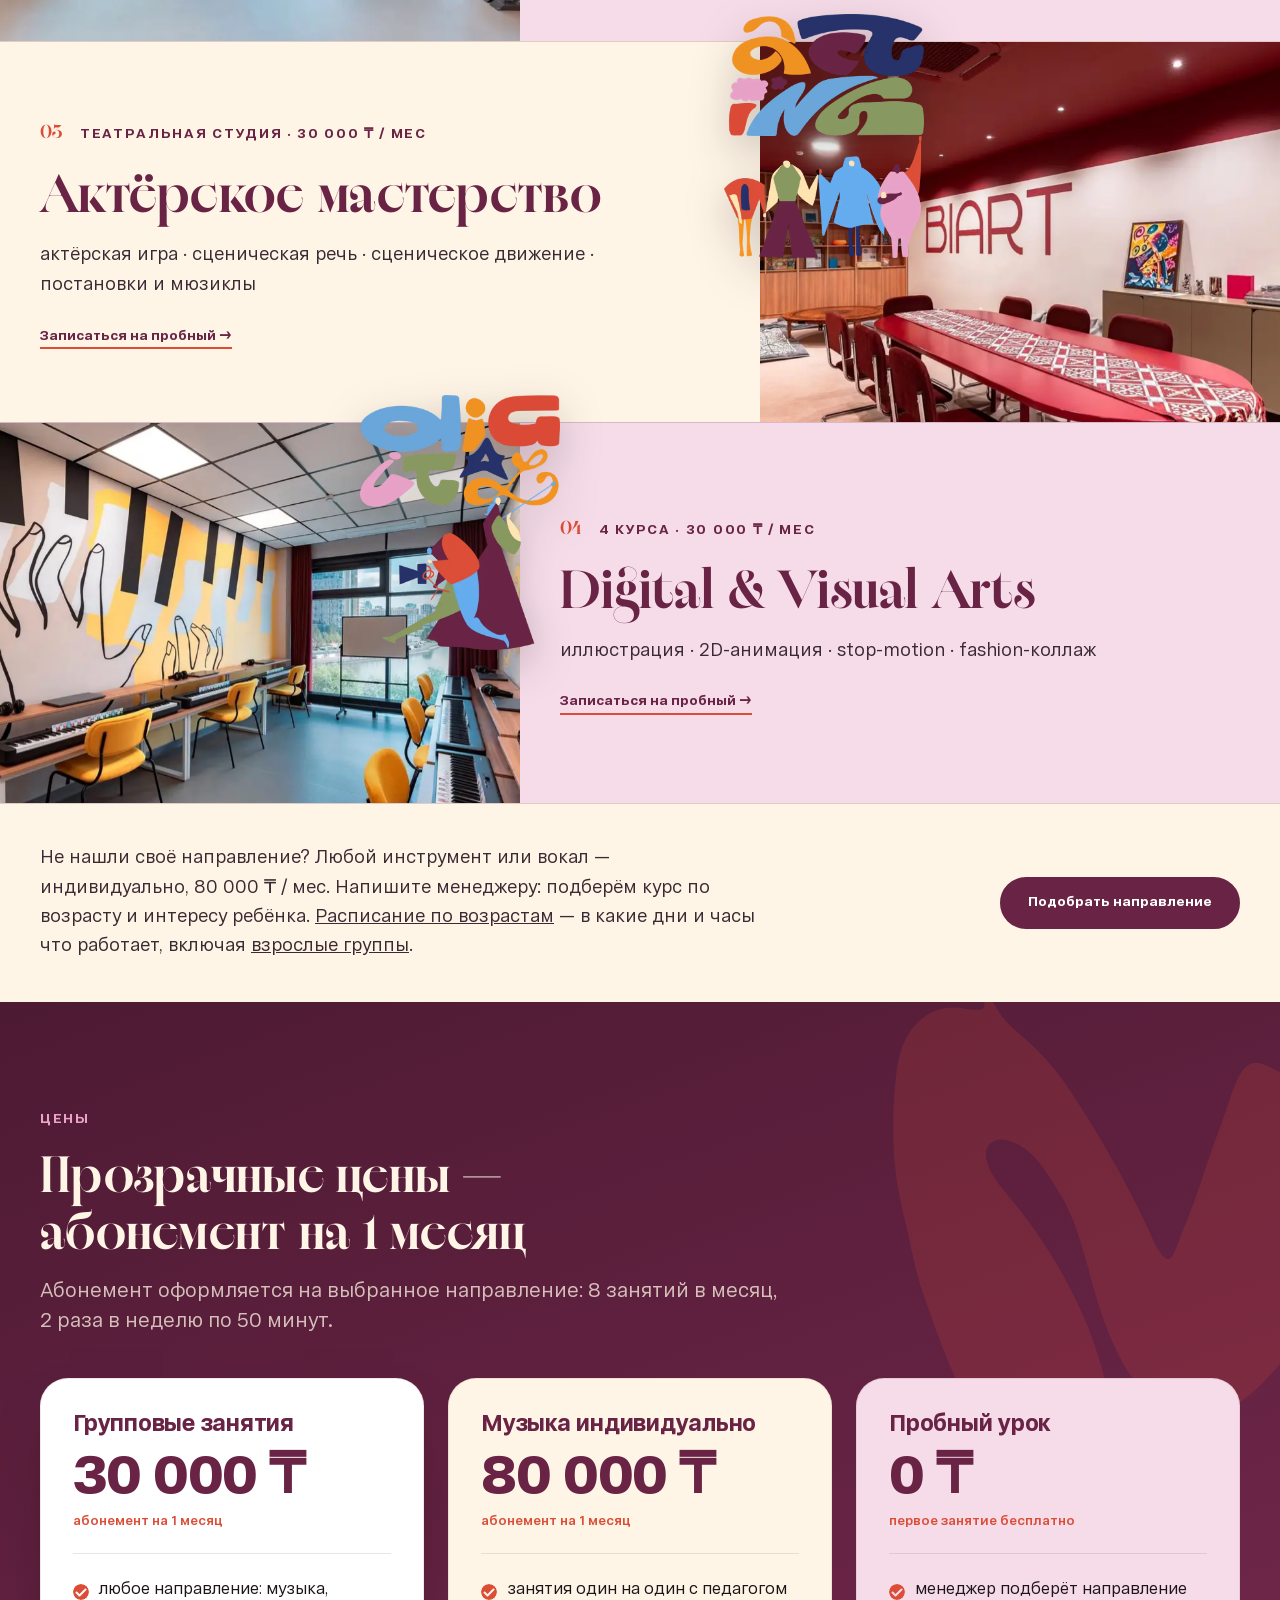
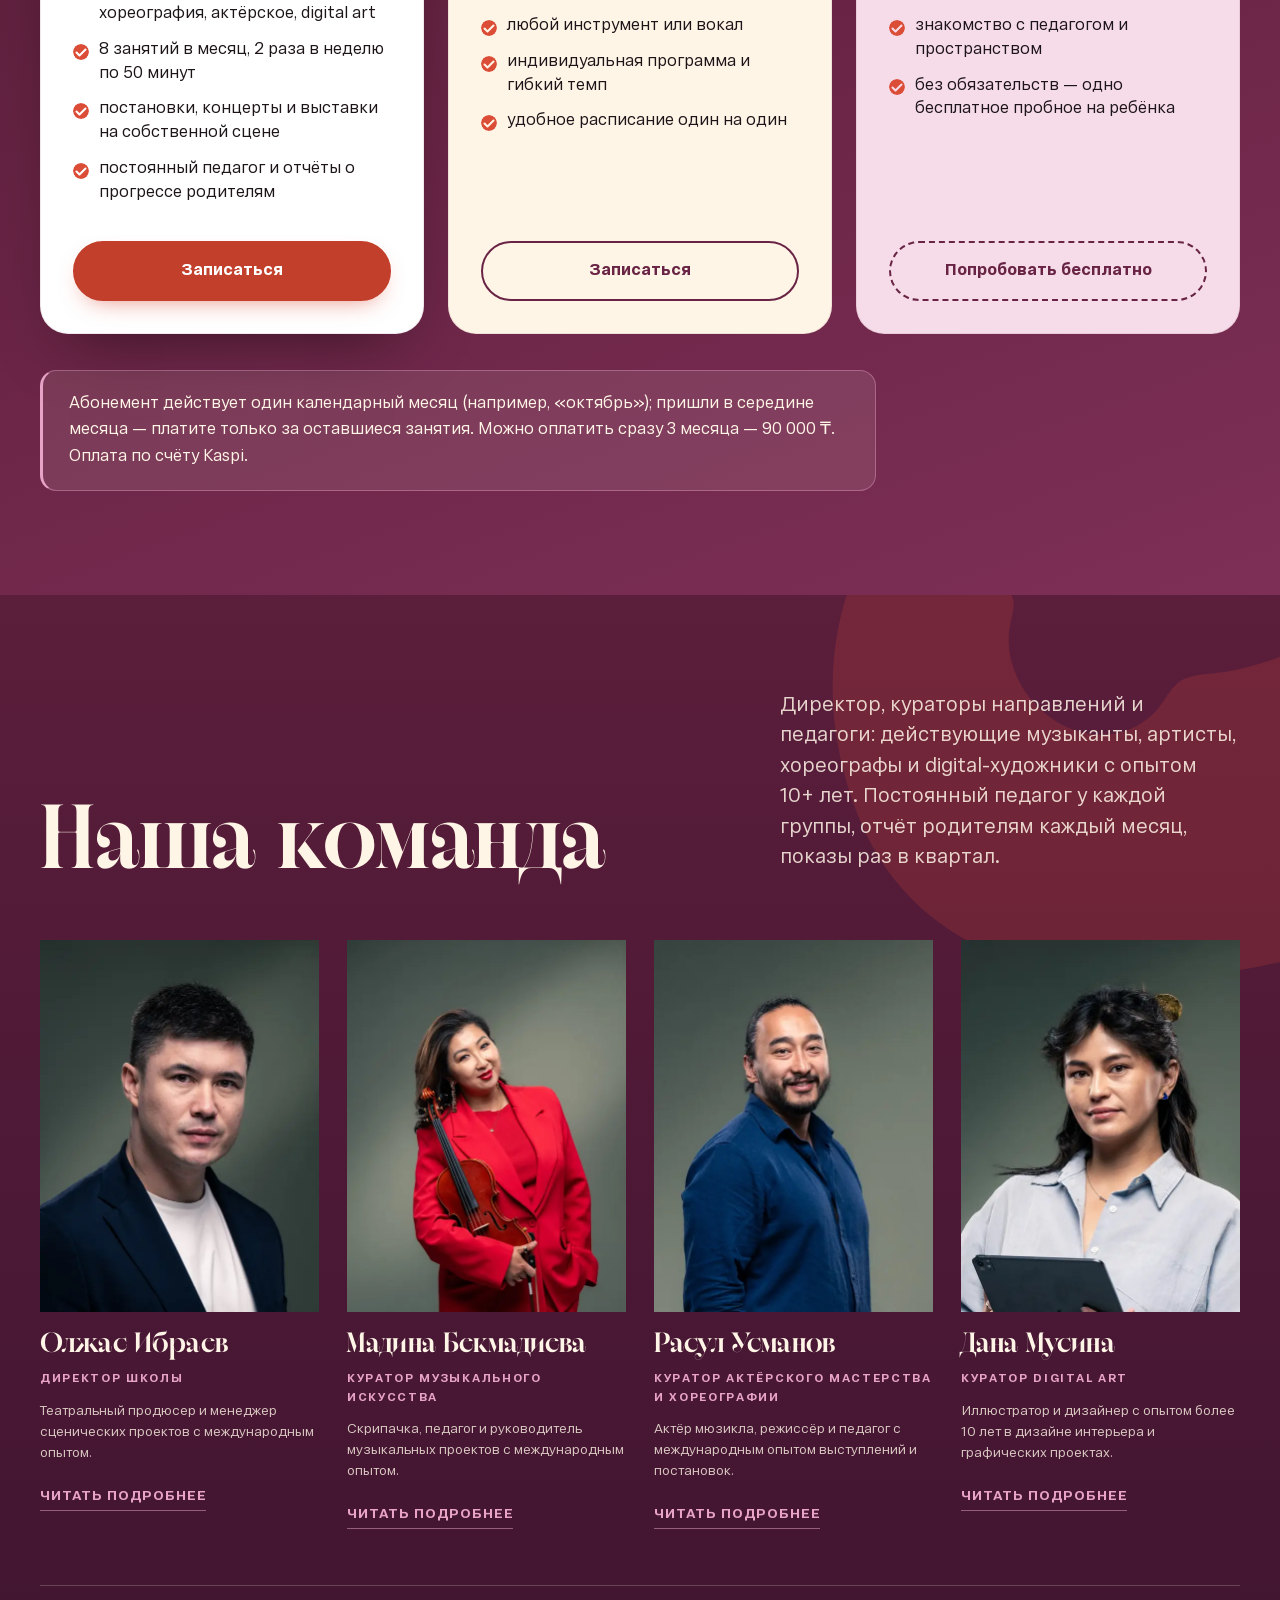
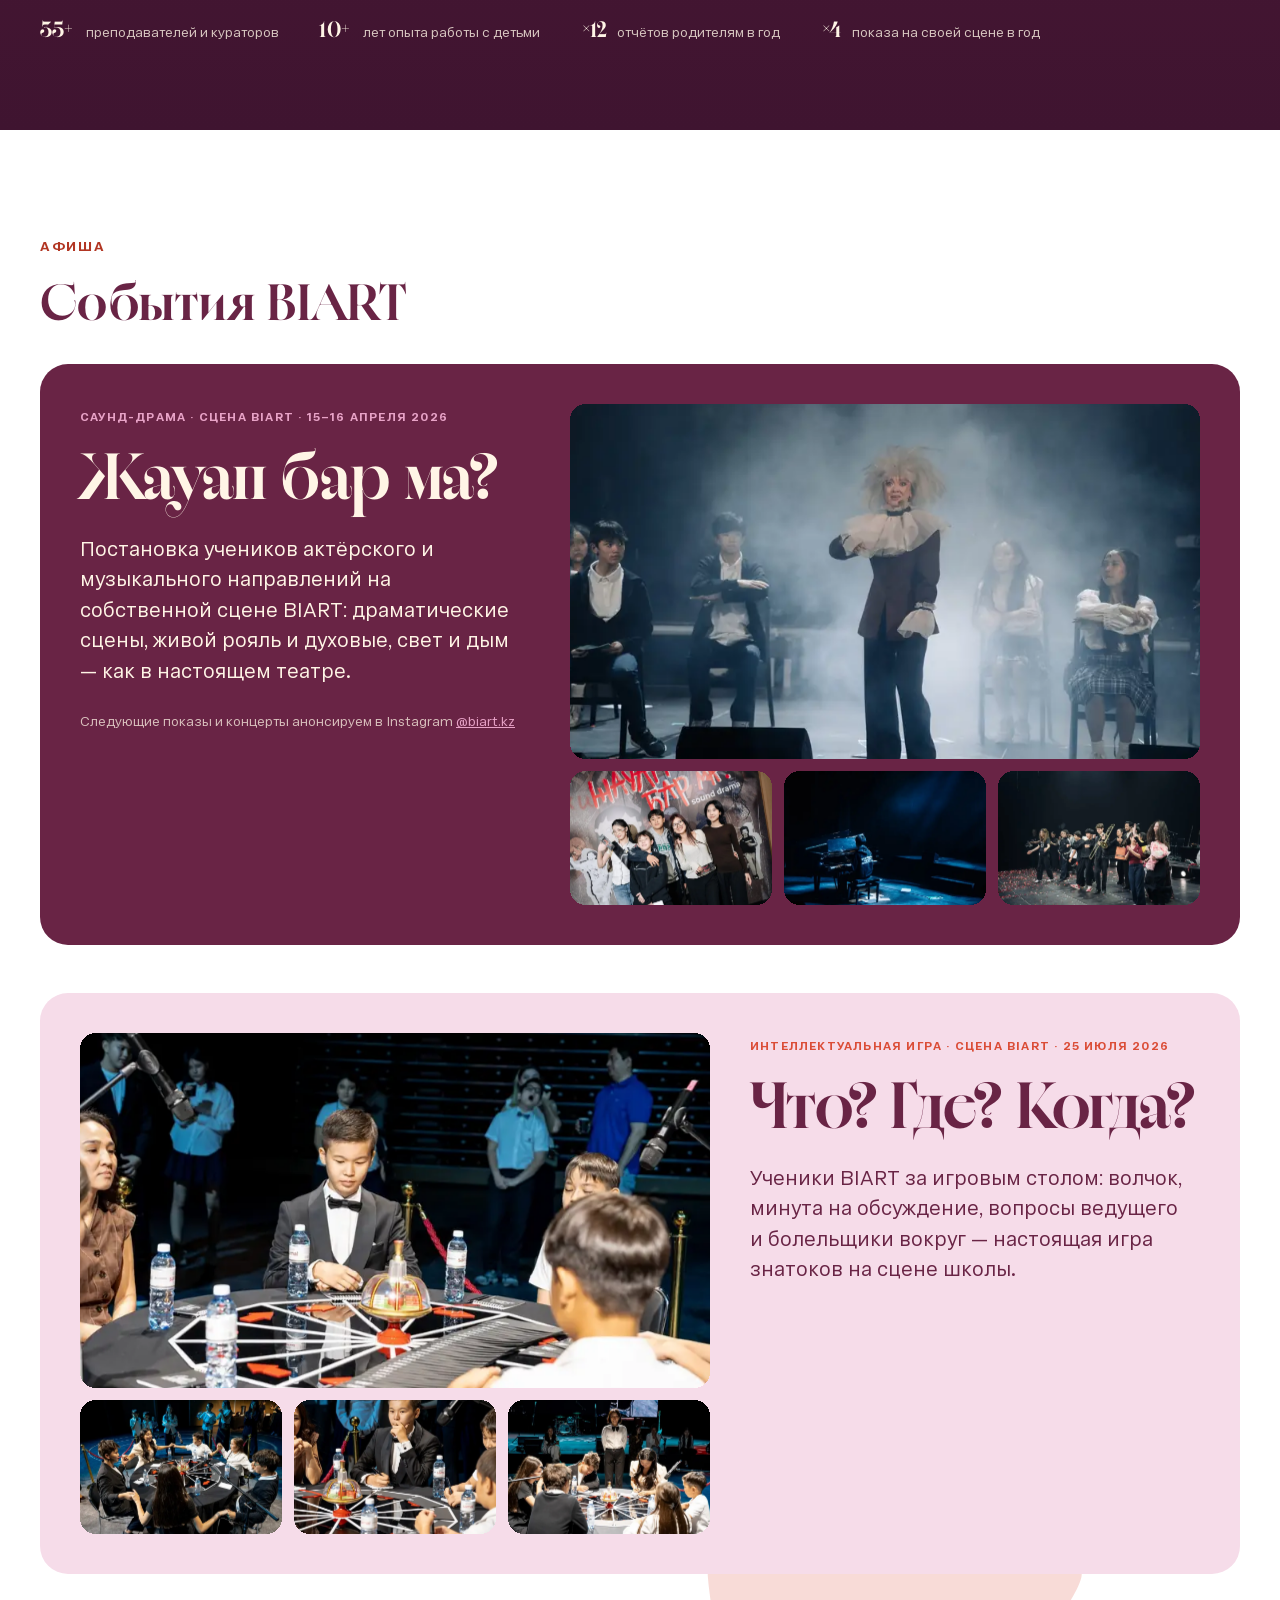
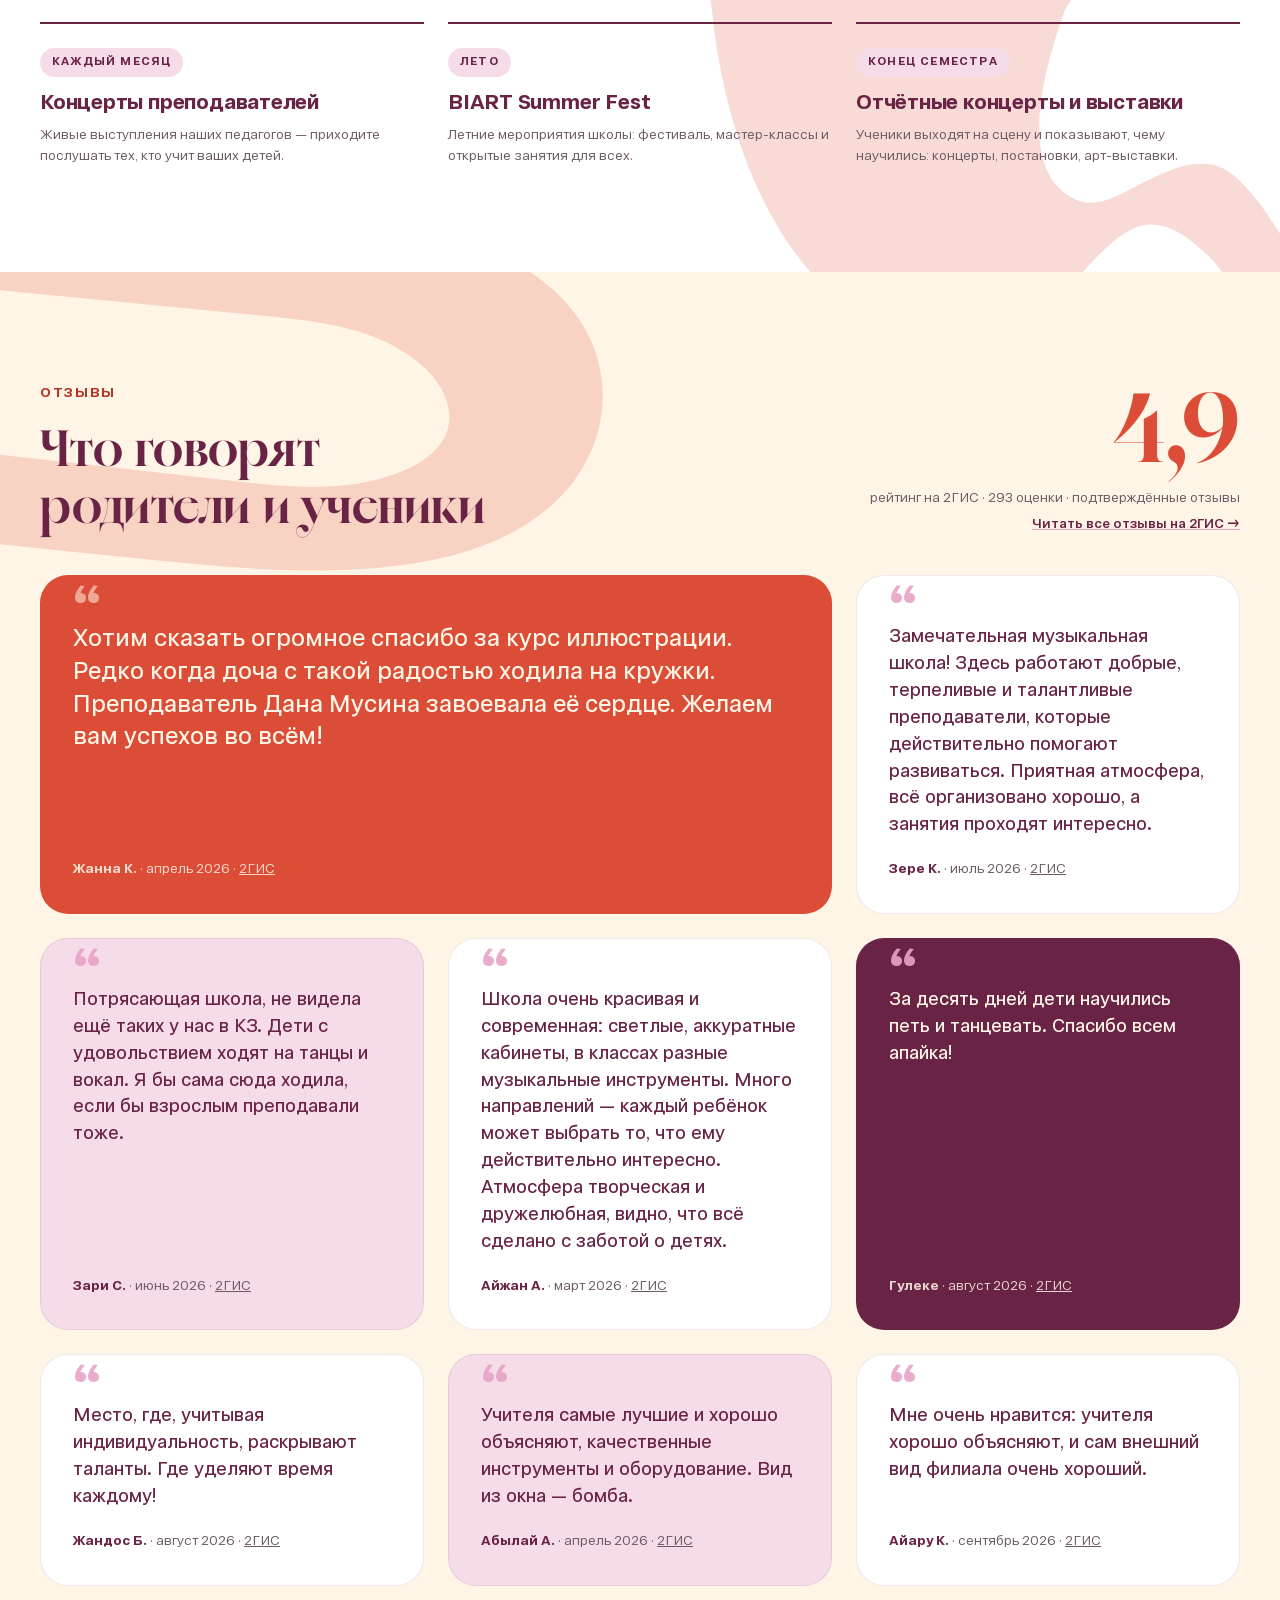
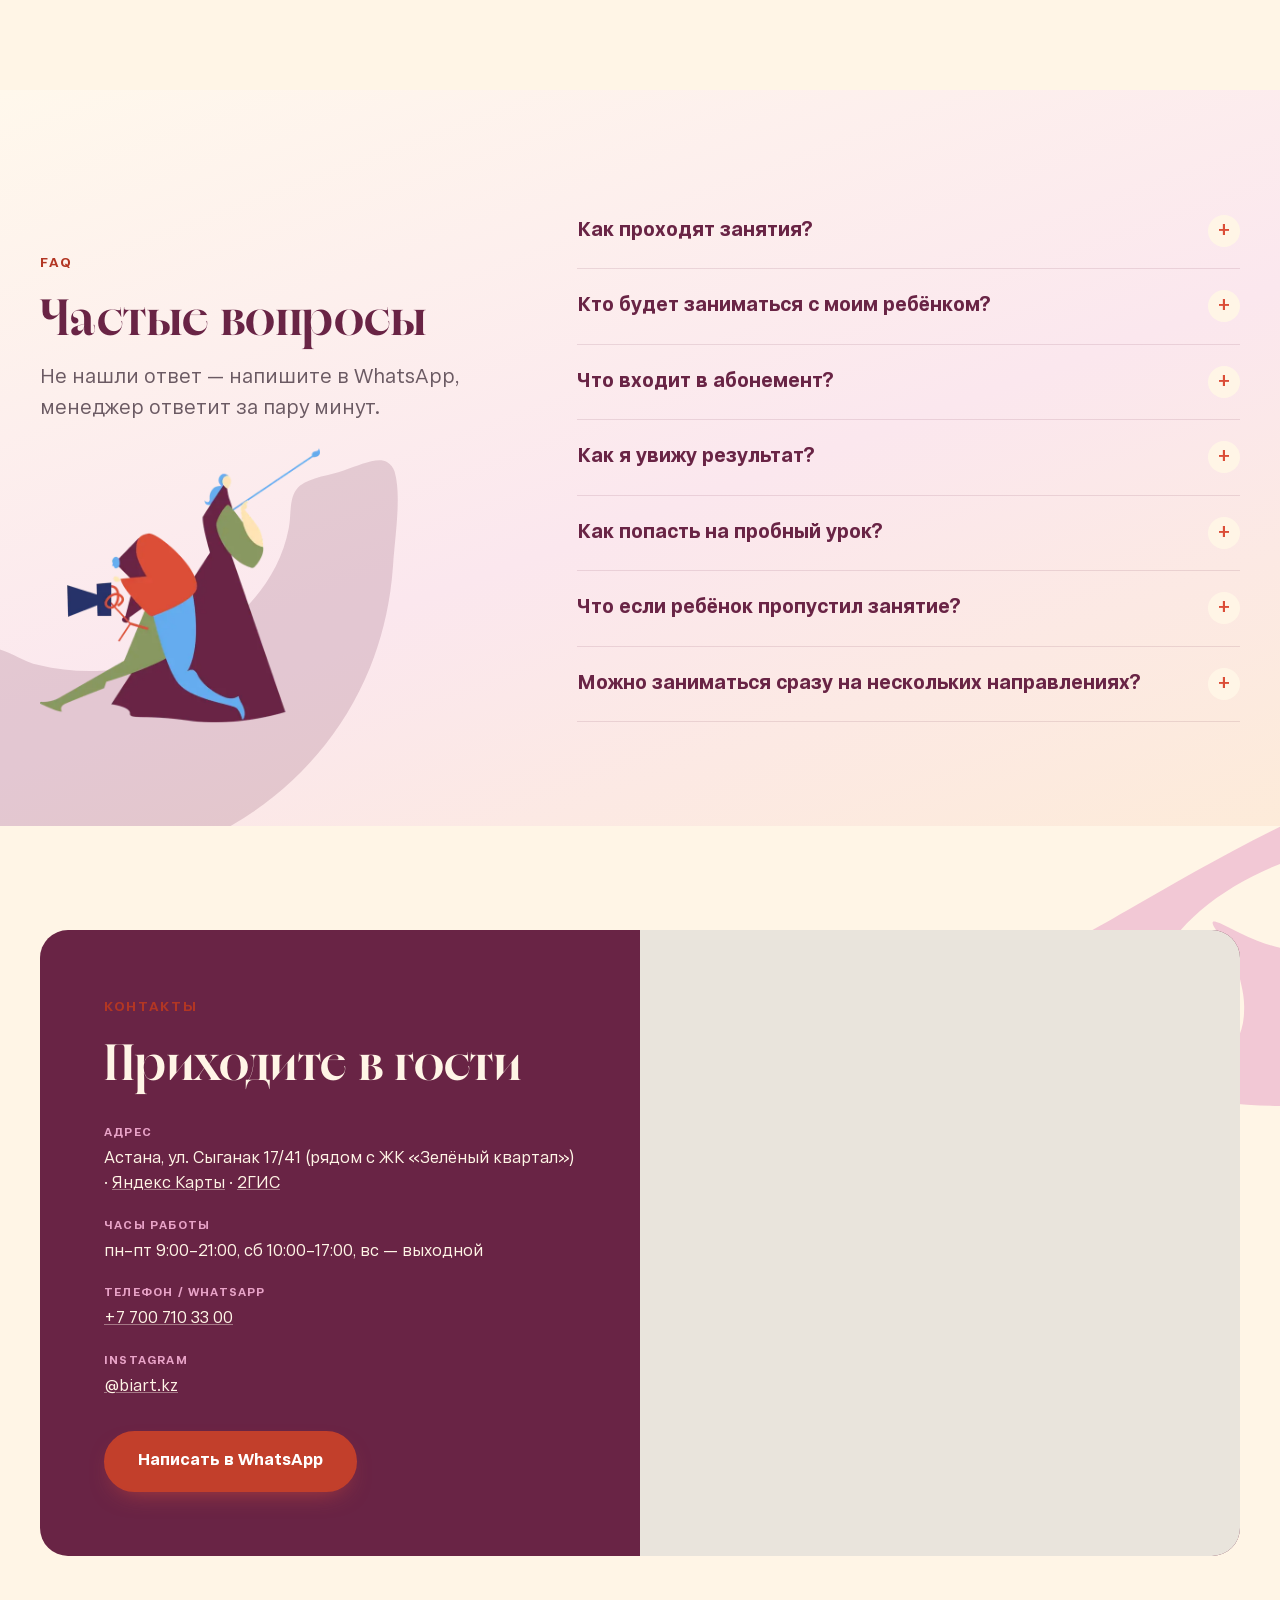
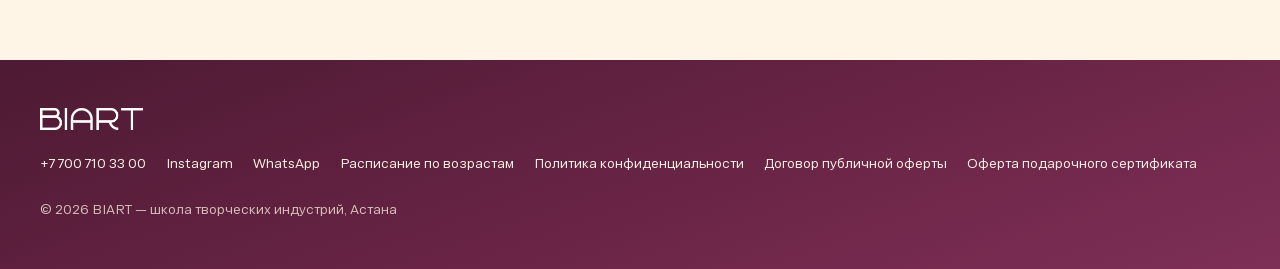
==== commit c0e1b0fd: "demo: обновление" ====
--- a/index.html
+++ b/index.html
@@ -12,9 +12,9 @@
 
 <meta name="description" content="Школа творческих индустрий для детей 6–18 лет в Астане: музыка, хореография, актёрское мастерство, digital art. Сильные педагоги, своя сцена, 5000 м². Пробный урок бесплатно.">
 <meta name="theme-color" content="#692445">
-
-
-
+<link rel="alternate" hreflang="ru" href="./">
+<link rel="alternate" hreflang="kk" href="kz/">
+<link rel="alternate" hreflang="x-default" href="./">
 <meta property="og:type" content="website">
 <meta property="og:site_name" content="BIART">
 <meta property="og:locale" content="ru_RU">
@@ -30,7 +30,7 @@
 <link rel="icon" type="image/png" sizes="32x32" href="assets/img/favicon-32.png">
 <link rel="apple-touch-icon" sizes="180x180" href="assets/img/apple-touch-icon.png">
 <link rel="manifest" href="assets/site.webmanifest">
-
+<script type="application/ld+json">{"@context":"https://schema.org","@type":["EducationalOrganization","LocalBusiness"],"name":"BIART","description":"Школа творческих индустрий для детей 6–18 лет в Астане: музыка, хореография, актёрское мастерство, digital art. Сильные педагоги, своя сцена, 5000 м². Пробный урок бесплатно.","url":"./","telephone":"+77007103300","image":"assets/img/og.jpg","logo":"assets/img/logo.png","priceRange":"30 000 – 80 000 ₸ / мес","sameAs":["https://instagram.com/biart.kz"],"address":{"@type":"PostalAddress","streetAddress":"ул. Сыганак 17/41","addressLocality":"Астана","postalCode":"010000","addressCountry":"KZ"},"geo":{"@type":"GeoCoordinates","latitude":51.130066,"longitude":71.386104},"openingHours":["Mo-Fr 09:00-21:00","Sa 10:00-17:00"],"contactPoint":{"@type":"ContactPoint","telephone":"+77007103300","contactType":"customer service","availableLanguage":["ru","kk"],"url":"https://wa.me/77007103300"}}</script>
 <style id="wp-img-auto-sizes-contain-inline-css">
 img:is([sizes=auto i],[sizes^="auto," i]){contain-intrinsic-size:3000px 1500px}
 /*# sourceURL=wp-img-auto-sizes-contain-inline-css */
@@ -1420,13 +1420,16 @@
 /*# sourceURL=/wp-includes/css/dist/block-library/common.css */
 </style>
 <style id="global-styles-inline-css">
-:root{--wp--preset--aspect-ratio--square: 1;--wp--preset--aspect-ratio--4-3: 4/3;--wp--preset--aspect-ratio--3-4: 3/4;--wp--preset--aspect-ratio--3-2: 3/2;--wp--preset--aspect-ratio--2-3: 2/3;--wp--preset--aspect-ratio--16-9: 16/9;--wp--preset--aspect-ratio--9-16: 9/16;--wp--preset--color--black: #000000;--wp--preset--color--cyan-bluish-gray: #abb8c3;--wp--preset--color--white: #ffffff;--wp--preset--color--pale-pink: #f78da7;--wp--preset--color--vivid-red: #cf2e2e;--wp--preset--color--luminous-vivid-orange: #ff6900;--wp--preset--color--luminous-vivid-amber: #fcb900;--wp--preset--color--light-green-cyan: #7bdcb5;--wp--preset--color--vivid-green-cyan: #00d084;--wp--preset--color--pale-cyan-blue: #8ed1fc;--wp--preset--color--vivid-cyan-blue: #0693e3;--wp--preset--color--vivid-purple: #9b51e0;--wp--preset--color--bordeaux: #692445;--wp--preset--color--vermilion: #db4d37;--wp--preset--color--pink: #e8a3c7;--wp--preset--color--cream: #fff5e6;--wp--preset--color--gray: #f2f2f2;--wp--preset--gradient--vivid-cyan-blue-to-vivid-purple: linear-gradient(135deg,rgb(6,147,227) 0%,rgb(155,81,224) 100%);--wp--preset--gradient--light-green-cyan-to-vivid-green-cyan: linear-gradient(135deg,rgb(122,220,180) 0%,rgb(0,208,130) 100%);--wp--preset--gradient--luminous-vivid-amber-to-luminous-vivid-orange: linear-gradient(135deg,rgb(252,185,0) 0%,rgb(255,105,0) 100%);--wp--preset--gradient--luminous-vivid-orange-to-vivid-red: linear-gradient(135deg,rgb(255,105,0) 0%,rgb(207,46,46) 100%);--wp--preset--gradient--very-light-gray-to-cyan-bluish-gray: linear-gradient(135deg,rgb(238,238,238) 0%,rgb(169,184,195) 100%);--wp--preset--gradient--cool-to-warm-spectrum: linear-gradient(135deg,rgb(74,234,220) 0%,rgb(151,120,209) 20%,rgb(207,42,186) 40%,rgb(238,44,130) 60%,rgb(251,105,98) 80%,rgb(254,248,76) 100%);--wp--preset--gradient--blush-light-purple: linear-gradient(135deg,rgb(255,206,236) 0%,rgb(152,150,240) 100%);--wp--preset--gradient--blush-bordeaux: linear-gradient(135deg,rgb(254,205,165) 0%,rgb(254,45,45) 50%,rgb(107,0,62) 100%);--wp--preset--gradient--luminous-dusk: linear-gradient(135deg,rgb(255,203,112) 0%,rgb(199,81,192) 50%,rgb(65,88,208) 100%);--wp--preset--gradient--pale-ocean: linear-gradient(135deg,rgb(255,245,203) 0%,rgb(182,227,212) 50%,rgb(51,167,181) 100%);--wp--preset--gradient--electric-grass: linear-gradient(135deg,rgb(202,248,128) 0%,rgb(113,206,126) 100%);--wp--preset--gradient--midnight: linear-gradient(135deg,rgb(2,3,129) 0%,rgb(40,116,252) 100%);--wp--preset--font-size--small: var(--fs-small);--wp--preset--font-size--medium: var(--fs-body);--wp--preset--font-size--large: var(--fs-h3);--wp--preset--font-size--x-large: var(--fs-h2);--wp--preset--font-size--huge: var(--fs-h1);--wp--preset--font-family--display: "CoFo Raffine", "Times New Roman", serif;--wp--preset--font-family--body: "Adapter", "Segoe UI", Arial, sans-serif;--wp--preset--spacing--20: 0.44rem;--wp--preset--spacing--30: 0.67rem;--wp--preset--spacing--40: 1rem;--wp--preset--spacing--50: 1.5rem;--wp--preset--spacing--60: 2.25rem;--wp--preset--spacing--70: 3.38rem;--wp--preset--spacing--80: 5.06rem;--wp--preset--shadow--natural: 6px 6px 9px rgba(0, 0, 0, 0.2);--wp--preset--shadow--deep: 12px 12px 50px rgba(0, 0, 0, 0.4);--wp--preset--shadow--sharp: 6px 6px 0px rgba(0, 0, 0, 0.2);--wp--preset--shadow--outlined: 6px 6px 0px -3px rgb(255, 255, 255), 6px 6px rgb(0, 0, 0);--wp--preset--shadow--crisp: 6px 6px 0px rgb(0, 0, 0);}.wp-block-button{--wp--preset--dimension--25: 25%;--wp--preset--dimension--50: 50%;--wp--preset--dimension--75: 75%;--wp--preset--dimension--100: 100%;}:root { --wp--style--global--content-size: 1200px;--wp--style--global--wide-size: 1400px; }:where(body) { margin: 0; }.wp-site-blocks > .alignleft { float: left; margin-right: 2em; }.wp-site-blocks > .alignright { float: right; margin-left: 2em; }.wp-site-blocks > .aligncenter { justify-content: center; margin-left: auto; margin-right: auto; }:where(.wp-site-blocks) > * { margin-block-start: 0; margin-block-end: 0; }:where(.wp-site-blocks) > :first-child { margin-block-start: 0; }:where(.wp-site-blocks) > :last-child { margin-block-end: 0; }:root { --wp--style--block-gap: 0; }:root :where(.is-layout-flow) > :first-child{margin-block-start: 0;}:root :where(.is-layout-flow) > :last-child{margin-block-end: 0;}:root :where(.is-layout-flow) > *{margin-block-start: 0;margin-block-end: 0;}:root :where(.is-layout-constrained) > :first-child{margin-block-start: 0;}:root :where(.is-layout-constrained) > :last-child{margin-block-end: 0;}:root :where(.is-layout-constrained) > *{margin-block-start: 0;margin-block-end: 0;}:root :where(.is-layout-flex){gap: 0;}:root :where(.is-layout-grid){gap: 0;}.is-layout-flow > .alignleft{float: left;margin-inline-start: 0;margin-inline-end: 2em;}.is-layout-flow > .alignright{float: right;margin-inline-start: 2em;margin-inline-end: 0;}.is-layout-flow > .aligncenter{margin-left: auto !important;margin-right: auto !important;}.is-layout-constrained > .alignleft{float: left;margin-inline-start: 0;margin-inline-end: 2em;}.is-layout-constrained > .alignright{float: right;margin-inline-start: 2em;margin-inline-end: 0;}.is-layout-constrained > .aligncenter{margin-left: auto !important;margin-right: auto !important;}.is-layout-constrained > :where(:not(.alignleft):not(.alignright):not(.alignfull)){max-width: var(--wp--style--global--content-size);margin-left: auto !important;margin-right: auto !important;}.is-layout-constrained > .alignwide{max-width: var(--wp--style--global--wide-size);}body .is-layout-flex{display: flex;}.is-layout-flex{flex-wrap: wrap;align-items: center;}.is-layout-flex > :is(*, div){margin: 0;}body .is-layout-grid{display: grid;}.is-layout-grid > :is(*, div){margin: 0;}body{background-color: var(--wp--preset--color--cream);color: var(--wp--preset--color--black);font-family: var(--wp--preset--font-family--body);font-size: var(--wp--preset--font-size--medium);line-height: 1.5;padding-top: 0px;padding-right: 0px;padding-bottom: 0px;padding-left: 0px;}a:where(:not(.wp-element-button)){color: var(--wp--preset--color--bordeaux);}h1, h2, h3, h4, h5, h6{color: var(--wp--preset--color--bordeaux);font-family: var(--wp--preset--font-family--display);font-weight: 500;line-height: 1.05;}:root :where(.wp-element-button, .wp-block-button__link){background-color: var(--wp--preset--color--vermilion);border-radius: 999px;border-width: 0;color: var(--wp--preset--color--white);font-family: inherit;font-size: inherit;font-style: inherit;font-weight: inherit;letter-spacing: inherit;line-height: inherit;padding-top: calc(0.667em + 2px);padding-right: calc(1.333em + 2px);padding-bottom: calc(0.667em + 2px);padding-left: calc(1.333em + 2px);text-decoration: none;text-transform: inherit;}.has-black-color{color: var(--wp--preset--color--black) !important;}.has-cyan-bluish-gray-color{color: var(--wp--preset--color--cyan-bluish-gray) !important;}.has-white-color{color: var(--wp--preset--color--white) !important;}.has-pale-pink-color{color: var(--wp--preset--color--pale-pink) !important;}.has-vivid-red-color{color: var(--wp--preset--color--vivid-red) !important;}.has-luminous-vivid-orange-color{color: var(--wp--preset--color--luminous-vivid-orange) !important;}.has-luminous-vivid-amber-color{color: var(--wp--preset--color--luminous-vivid-amber) !important;}.has-light-green-cyan-color{color: var(--wp--preset--color--light-green-cyan) !important;}.has-vivid-green-cyan-color{color: var(--wp--preset--color--vivid-green-cyan) !important;}.has-pale-cyan-blue-color{color: var(--wp--preset--color--pale-cyan-blue) !important;}.has-vivid-cyan-blue-color{color: var(--wp--preset--color--vivid-cyan-blue) !important;}.has-vivid-purple-color{color: var(--wp--preset--color--vivid-purple) !important;}.has-bordeaux-color{color: var(--wp--preset--color--bordeaux) !important;}.has-vermilion-color{color: var(--wp--preset--color--vermilion) !important;}.has-pink-color{color: var(--wp--preset--color--pink) !important;}.has-cream-color{color: var(--wp--preset--color--cream) !important;}.has-gray-color{color: var(--wp--preset--color--gray) !important;}.has-black-background-color{background-color: var(--wp--preset--color--black) !important;}.has-cyan-bluish-gray-background-color{background-color: var(--wp--preset--color--cyan-bluish-gray) !important;}.has-white-background-color{background-color: var(--wp--preset--color--white) !important;}.has-pale-pink-background-color{background-color: var(--wp--preset--color--pale-pink) !important;}.has-vivid-red-background-color{background-color: var(--wp--preset--color--vivid-red) !important;}.has-luminous-vivid-orange-background-color{background-color: var(--wp--preset--color--luminous-vivid-orange) !important;}.has-luminous-vivid-amber-background-color{background-color: var(--wp--preset--color--luminous-vivid-amber) !important;}.has-light-green-cyan-background-color{background-color: var(--wp--preset--color--light-green-cyan) !important;}.has-vivid-green-cyan-background-color{background-color: var(--wp--preset--color--vivid-green-cyan) !important;}.has-pale-cyan-blue-background-color{background-color: var(--wp--preset--color--pale-cyan-blue) !important;}.has-vivid-cyan-blue-background-color{background-color: var(--wp--preset--color--vivid-cyan-blue) !important;}.has-vivid-purple-background-color{background-color: var(--wp--preset--color--vivid-purple) !important;}.has-bordeaux-background-color{background-color: var(--wp--preset--color--bordeaux) !important;}.has-vermilion-background-color{background-color: var(--wp--preset--color--vermilion) !important;}.has-pink-background-color{background-color: var(--wp--preset--color--pink) !important;}.has-cream-background-color{background-color: var(--wp--preset--color--cream) !important;}.has-gray-background-color{background-color: var(--wp--preset--color--gray) !important;}.has-black-border-color{border-color: var(--wp--preset--color--black) !important;}.has-cyan-bluish-gray-border-color{border-color: var(--wp--preset--color--cyan-bluish-gray) !important;}.has-white-border-color{border-color: var(--wp--preset--color--white) !important;}.has-pale-pink-border-color{border-color: var(--wp--preset--color--pale-pink) !important;}.has-vivid-red-border-color{border-color: var(--wp--preset--color--vivid-red) !important;}.has-luminous-vivid-orange-border-color{border-color: var(--wp--preset--color--luminous-vivid-orange) !important;}.has-luminous-vivid-amber-border-color{border-color: var(--wp--preset--color--luminous-vivid-amber) !important;}.has-light-green-cyan-border-color{border-color: var(--wp--preset--color--light-green-cyan) !important;}.has-vivid-green-cyan-border-color{border-color: var(--wp--preset--color--vivid-green-cyan) !important;}.has-pale-cyan-blue-border-color{border-color: var(--wp--preset--color--pale-cyan-blue) !important;}.has-vivid-cyan-blue-border-color{border-color: var(--wp--preset--color--vivid-cyan-blue) !important;}.has-vivid-purple-border-color{border-color: var(--wp--preset--color--vivid-purple) !important;}.has-bordeaux-border-color{border-color: var(--wp--preset--color--bordeaux) !important;}.has-vermilion-border-color{border-color: var(--wp--preset--color--vermilion) !important;}.has-pink-border-color{border-color: var(--wp--preset--color--pink) !important;}.has-cream-border-color{border-color: var(--wp--preset--color--cream) !important;}.has-gray-border-color{border-color: var(--wp--preset--color--gray) !important;}.has-vivid-cyan-blue-to-vivid-purple-gradient-background{background: var(--wp--preset--gradient--vivid-cyan-blue-to-vivid-purple) !important;}.has-light-green-cyan-to-vivid-green-cyan-gradient-background{background: var(--wp--preset--gradient--light-green-cyan-to-vivid-green-cyan) !important;}.has-luminous-vivid-amber-to-luminous-vivid-orange-gradient-background{background: var(--wp--preset--gradient--luminous-vivid-amber-to-luminous-vivid-orange) !important;}.has-luminous-vivid-orange-to-vivid-red-gradient-background{background: var(--wp--preset--gradient--luminous-vivid-orange-to-vivid-red) !important;}.has-very-light-gray-to-cyan-bluish-gray-gradient-background{background: var(--wp--preset--gradient--very-light-gray-to-cyan-bluish-gray) !important;}.has-cool-to-warm-spectrum-gradient-background{background: var(--wp--preset--gradient--cool-to-warm-spectrum) !important;}.has-blush-light-purple-gradient-background{background: var(--wp--preset--gradient--blush-light-purple) !important;}.has-blush-bordeaux-gradient-background{background: var(--wp--preset--gradient--blush-bordeaux) !important;}.has-luminous-dusk-gradient-background{background: var(--wp--preset--gradient--luminous-dusk) !important;}.has-pale-ocean-gradient-background{background: var(--wp--preset--gradient--pale-ocean) !important;}.has-electric-grass-gradient-background{background: var(--wp--preset--gradient--electric-grass) !important;}.has-midnight-gradient-background{background: var(--wp--preset--gradient--midnight) !important;}.has-small-font-size{font-size: var(--wp--preset--font-size--small) !important;}.has-medium-font-size{font-size: var(--wp--preset--font-size--medium) !important;}.has-large-font-size{font-size: var(--wp--preset--font-size--large) !important;}.has-x-large-font-size{font-size: var(--wp--preset--font-size--x-large) !important;}.has-huge-font-size{font-size: var(--wp--preset--font-size--huge) !important;}.has-display-font-family{font-family: var(--wp--preset--font-family--display) !important;}.has-body-font-family{font-family: var(--wp--preset--font-family--body) !important;}
+:root{--wp--preset--aspect-ratio--square: 1;--wp--preset--aspect-ratio--4-3: 4/3;--wp--preset--aspect-ratio--3-4: 3/4;--wp--preset--aspect-ratio--3-2: 3/2;--wp--preset--aspect-ratio--2-3: 2/3;--wp--preset--aspect-ratio--16-9: 16/9;--wp--preset--aspect-ratio--9-16: 9/16;--wp--preset--color--black: #000000;--wp--preset--color--cyan-bluish-gray: #abb8c3;--wp--preset--color--white: #ffffff;--wp--preset--color--pale-pink: #f78da7;--wp--preset--color--vivid-red: #cf2e2e;--wp--preset--color--luminous-vivid-orange: #ff6900;--wp--preset--color--luminous-vivid-amber: #fcb900;--wp--preset--color--light-green-cyan: #7bdcb5;--wp--preset--color--vivid-green-cyan: #00d084;--wp--preset--color--pale-cyan-blue: #8ed1fc;--wp--preset--color--vivid-cyan-blue: #0693e3;--wp--preset--color--vivid-purple: #9b51e0;--wp--preset--color--bordeaux: #692445;--wp--preset--color--vermilion: #db4d37;--wp--preset--color--pink: #e8a3c7;--wp--preset--color--cream: #fff5e6;--wp--preset--color--gray: #f2f2f2;--wp--preset--gradient--vivid-cyan-blue-to-vivid-purple: linear-gradient(135deg,rgb(6,147,227) 0%,rgb(155,81,224) 100%);--wp--preset--gradient--light-green-cyan-to-vivid-green-cyan: linear-gradient(135deg,rgb(122,220,180) 0%,rgb(0,208,130) 100%);--wp--preset--gradient--luminous-vivid-amber-to-luminous-vivid-orange: linear-gradient(135deg,rgb(252,185,0) 0%,rgb(255,105,0) 100%);--wp--preset--gradient--luminous-vivid-orange-to-vivid-red: linear-gradient(135deg,rgb(255,105,0) 0%,rgb(207,46,46) 100%);--wp--preset--gradient--very-light-gray-to-cyan-bluish-gray: linear-gradient(135deg,rgb(238,238,238) 0%,rgb(169,184,195) 100%);--wp--preset--gradient--cool-to-warm-spectrum: linear-gradient(135deg,rgb(74,234,220) 0%,rgb(151,120,209) 20%,rgb(207,42,186) 40%,rgb(238,44,130) 60%,rgb(251,105,98) 80%,rgb(254,248,76) 100%);--wp--preset--gradient--blush-light-purple: linear-gradient(135deg,rgb(255,206,236) 0%,rgb(152,150,240) 100%);--wp--preset--gradient--blush-bordeaux: linear-gradient(135deg,rgb(254,205,165) 0%,rgb(254,45,45) 50%,rgb(107,0,62) 100%);--wp--preset--gradient--luminous-dusk: linear-gradient(135deg,rgb(255,203,112) 0%,rgb(199,81,192) 50%,rgb(65,88,208) 100%);--wp--preset--gradient--pale-ocean: linear-gradient(135deg,rgb(255,245,203) 0%,rgb(182,227,212) 50%,rgb(51,167,181) 100%);--wp--preset--gradient--electric-grass: linear-gradient(135deg,rgb(202,248,128) 0%,rgb(113,206,126) 100%);--wp--preset--gradient--midnight: linear-gradient(135deg,rgb(2,3,129) 0%,rgb(40,116,252) 100%);--wp--preset--font-size--small: var(--fs-small);--wp--preset--font-size--medium: var(--fs-body);--wp--preset--font-size--large: var(--fs-h3);--wp--preset--font-size--x-large: var(--fs-h2);--wp--preset--font-size--huge: var(--fs-h1);--wp--preset--font-family--display: "CoFo Raffine", "Playfair Display", "Times New Roman", serif;--wp--preset--font-family--body: "Adapter", "Manrope", "Segoe UI", Arial, sans-serif;--wp--preset--spacing--20: 0.44rem;--wp--preset--spacing--30: 0.67rem;--wp--preset--spacing--40: 1rem;--wp--preset--spacing--50: 1.5rem;--wp--preset--spacing--60: 2.25rem;--wp--preset--spacing--70: 3.38rem;--wp--preset--spacing--80: 5.06rem;--wp--preset--shadow--natural: 6px 6px 9px rgba(0, 0, 0, 0.2);--wp--preset--shadow--deep: 12px 12px 50px rgba(0, 0, 0, 0.4);--wp--preset--shadow--sharp: 6px 6px 0px rgba(0, 0, 0, 0.2);--wp--preset--shadow--outlined: 6px 6px 0px -3px rgb(255, 255, 255), 6px 6px rgb(0, 0, 0);--wp--preset--shadow--crisp: 6px 6px 0px rgb(0, 0, 0);}.wp-block-button{--wp--preset--dimension--25: 25%;--wp--preset--dimension--50: 50%;--wp--preset--dimension--75: 75%;--wp--preset--dimension--100: 100%;}:root { --wp--style--global--content-size: 1200px;--wp--style--global--wide-size: 1400px; }:where(body) { margin: 0; }.wp-site-blocks > .alignleft { float: left; margin-right: 2em; }.wp-site-blocks > .alignright { float: right; margin-left: 2em; }.wp-site-blocks > .aligncenter { justify-content: center; margin-left: auto; margin-right: auto; }:where(.wp-site-blocks) > * { margin-block-start: 0; margin-block-end: 0; }:where(.wp-site-blocks) > :first-child { margin-block-start: 0; }:where(.wp-site-blocks) > :last-child { margin-block-end: 0; }:root { --wp--style--block-gap: 0; }:root :where(.is-layout-flow) > :first-child{margin-block-start: 0;}:root :where(.is-layout-flow) > :last-child{margin-block-end: 0;}:root :where(.is-layout-flow) > *{margin-block-start: 0;margin-block-end: 0;}:root :where(.is-layout-constrained) > :first-child{margin-block-start: 0;}:root :where(.is-layout-constrained) > :last-child{margin-block-end: 0;}:root :where(.is-layout-constrained) > *{margin-block-start: 0;margin-block-end: 0;}:root :where(.is-layout-flex){gap: 0;}:root :where(.is-layout-grid){gap: 0;}.is-layout-flow > .alignleft{float: left;margin-inline-start: 0;margin-inline-end: 2em;}.is-layout-flow > .alignright{float: right;margin-inline-start: 2em;margin-inline-end: 0;}.is-layout-flow > .aligncenter{margin-left: auto !important;margin-right: auto !important;}.is-layout-constrained > .alignleft{float: left;margin-inline-start: 0;margin-inline-end: 2em;}.is-layout-constrained > .alignright{float: right;margin-inline-start: 2em;margin-inline-end: 0;}.is-layout-constrained > .aligncenter{margin-left: auto !important;margin-right: auto !important;}.is-layout-constrained > :where(:not(.alignleft):not(.alignright):not(.alignfull)){max-width: var(--wp--style--global--content-size);margin-left: auto !important;margin-right: auto !important;}.is-layout-constrained > .alignwide{max-width: var(--wp--style--global--wide-size);}body .is-layout-flex{display: flex;}.is-layout-flex{flex-wrap: wrap;align-items: center;}.is-layout-flex > :is(*, div){margin: 0;}body .is-layout-grid{display: grid;}.is-layout-grid > :is(*, div){margin: 0;}body{background-color: var(--wp--preset--color--cream);color: var(--c-ink);font-family: var(--wp--preset--font-family--body);font-size: var(--wp--preset--font-size--medium);line-height: 1.55;padding-top: 0px;padding-right: 0px;padding-bottom: 0px;padding-left: 0px;}a:where(:not(.wp-element-button)){color: var(--wp--preset--color--bordeaux);}h1{color: var(--wp--preset--color--bordeaux);font-family: var(--wp--preset--font-family--display);font-weight: 700;letter-spacing: .005em;line-height: 1.02;}h2{color: var(--wp--preset--color--bordeaux);font-family: var(--wp--preset--font-family--display);font-weight: 700;letter-spacing: .005em;line-height: 1.02;}h3{color: var(--wp--preset--color--bordeaux);font-family: var(--wp--preset--font-family--body);font-weight: 700;letter-spacing: -0.01em;line-height: 1.2;}h4{color: var(--wp--preset--color--bordeaux);font-family: var(--wp--preset--font-family--body);font-weight: 700;letter-spacing: -0.01em;line-height: 1.2;}h5{color: var(--wp--preset--color--bordeaux);font-family: var(--wp--preset--font-family--body);font-weight: 700;letter-spacing: -0.01em;line-height: 1.2;}h6{color: var(--wp--preset--color--bordeaux);font-family: var(--wp--preset--font-family--body);font-weight: 700;letter-spacing: -0.01em;line-height: 1.2;}:root :where(.wp-element-button, .wp-block-button__link){background-color: var(--wp--preset--color--vermilion);border-radius: var(--radius-pill);border-width: 0;color: var(--wp--preset--color--white);font-family: inherit;font-size: inherit;font-style: inherit;font-weight: inherit;letter-spacing: inherit;line-height: inherit;padding-top: calc(0.667em + 2px);padding-right: calc(1.333em + 2px);padding-bottom: calc(0.667em + 2px);padding-left: calc(1.333em + 2px);text-decoration: none;text-transform: inherit;}.has-black-color{color: var(--wp--preset--color--black) !important;}.has-cyan-bluish-gray-color{color: var(--wp--preset--color--cyan-bluish-gray) !important;}.has-white-color{color: var(--wp--preset--color--white) !important;}.has-pale-pink-color{color: var(--wp--preset--color--pale-pink) !important;}.has-vivid-red-color{color: var(--wp--preset--color--vivid-red) !important;}.has-luminous-vivid-orange-color{color: var(--wp--preset--color--luminous-vivid-orange) !important;}.has-luminous-vivid-amber-color{color: var(--wp--preset--color--luminous-vivid-amber) !important;}.has-light-green-cyan-color{color: var(--wp--preset--color--light-green-cyan) !important;}.has-vivid-green-cyan-color{color: var(--wp--preset--color--vivid-green-cyan) !important;}.has-pale-cyan-blue-color{color: var(--wp--preset--color--pale-cyan-blue) !important;}.has-vivid-cyan-blue-color{color: var(--wp--preset--color--vivid-cyan-blue) !important;}.has-vivid-purple-color{color: var(--wp--preset--color--vivid-purple) !important;}.has-bordeaux-color{color: var(--wp--preset--color--bordeaux) !important;}.has-vermilion-color{color: var(--wp--preset--color--vermilion) !important;}.has-pink-color{color: var(--wp--preset--color--pink) !important;}.has-cream-color{color: var(--wp--preset--color--cream) !important;}.has-gray-color{color: var(--wp--preset--color--gray) !important;}.has-black-background-color{background-color: var(--wp--preset--color--black) !important;}.has-cyan-bluish-gray-background-color{background-color: var(--wp--preset--color--cyan-bluish-gray) !important;}.has-white-background-color{background-color: var(--wp--preset--color--white) !important;}.has-pale-pink-background-color{background-color: var(--wp--preset--color--pale-pink) !important;}.has-vivid-red-background-color{background-color: var(--wp--preset--color--vivid-red) !important;}.has-luminous-vivid-orange-background-color{background-color: var(--wp--preset--color--luminous-vivid-orange) !important;}.has-luminous-vivid-amber-background-color{background-color: var(--wp--preset--color--luminous-vivid-amber) !important;}.has-light-green-cyan-background-color{background-color: var(--wp--preset--color--light-green-cyan) !important;}.has-vivid-green-cyan-background-color{background-color: var(--wp--preset--color--vivid-green-cyan) !important;}.has-pale-cyan-blue-background-color{background-color: var(--wp--preset--color--pale-cyan-blue) !important;}.has-vivid-cyan-blue-background-color{background-color: var(--wp--preset--color--vivid-cyan-blue) !important;}.has-vivid-purple-background-color{background-color: var(--wp--preset--color--vivid-purple) !important;}.has-bordeaux-background-color{background-color: var(--wp--preset--color--bordeaux) !important;}.has-vermilion-background-color{background-color: var(--wp--preset--color--vermilion) !important;}.has-pink-background-color{background-color: var(--wp--preset--color--pink) !important;}.has-cream-background-color{background-color: var(--wp--preset--color--cream) !important;}.has-gray-background-color{background-color: var(--wp--preset--color--gray) !important;}.has-black-border-color{border-color: var(--wp--preset--color--black) !important;}.has-cyan-bluish-gray-border-color{border-color: var(--wp--preset--color--cyan-bluish-gray) !important;}.has-white-border-color{border-color: var(--wp--preset--color--white) !important;}.has-pale-pink-border-color{border-color: var(--wp--preset--color--pale-pink) !important;}.has-vivid-red-border-color{border-color: var(--wp--preset--color--vivid-red) !important;}.has-luminous-vivid-orange-border-color{border-color: var(--wp--preset--color--luminous-vivid-orange) !important;}.has-luminous-vivid-amber-border-color{border-color: var(--wp--preset--color--luminous-vivid-amber) !important;}.has-light-green-cyan-border-color{border-color: var(--wp--preset--color--light-green-cyan) !important;}.has-vivid-green-cyan-border-color{border-color: var(--wp--preset--color--vivid-green-cyan) !important;}.has-pale-cyan-blue-border-color{border-color: var(--wp--preset--color--pale-cyan-blue) !important;}.has-vivid-cyan-blue-border-color{border-color: var(--wp--preset--color--vivid-cyan-blue) !important;}.has-vivid-purple-border-color{border-color: var(--wp--preset--color--vivid-purple) !important;}.has-bordeaux-border-color{border-color: var(--wp--preset--color--bordeaux) !important;}.has-vermilion-border-color{border-color: var(--wp--preset--color--vermilion) !important;}.has-pink-border-color{border-color: var(--wp--preset--color--pink) !important;}.has-cream-border-color{border-color: var(--wp--preset--color--cream) !important;}.has-gray-border-color{border-color: var(--wp--preset--color--gray) !important;}.has-vivid-cyan-blue-to-vivid-purple-gradient-background{background: var(--wp--preset--gradient--vivid-cyan-blue-to-vivid-purple) !important;}.has-light-green-cyan-to-vivid-green-cyan-gradient-background{background: var(--wp--preset--gradient--light-green-cyan-to-vivid-green-cyan) !important;}.has-luminous-vivid-amber-to-luminous-vivid-orange-gradient-background{background: var(--wp--preset--gradient--luminous-vivid-amber-to-luminous-vivid-orange) !important;}.has-luminous-vivid-orange-to-vivid-red-gradient-background{background: var(--wp--preset--gradient--luminous-vivid-orange-to-vivid-red) !important;}.has-very-light-gray-to-cyan-bluish-gray-gradient-background{background: var(--wp--preset--gradient--very-light-gray-to-cyan-bluish-gray) !important;}.has-cool-to-warm-spectrum-gradient-background{background: var(--wp--preset--gradient--cool-to-warm-spectrum) !important;}.has-blush-light-purple-gradient-background{background: var(--wp--preset--gradient--blush-light-purple) !important;}.has-blush-bordeaux-gradient-background{background: var(--wp--preset--gradient--blush-bordeaux) !important;}.has-luminous-dusk-gradient-background{background: var(--wp--preset--gradient--luminous-dusk) !important;}.has-pale-ocean-gradient-background{background: var(--wp--preset--gradient--pale-ocean) !important;}.has-electric-grass-gradient-background{background: var(--wp--preset--gradient--electric-grass) !important;}.has-midnight-gradient-background{background: var(--wp--preset--gradient--midnight) !important;}.has-small-font-size{font-size: var(--wp--preset--font-size--small) !important;}.has-medium-font-size{font-size: var(--wp--preset--font-size--medium) !important;}.has-large-font-size{font-size: var(--wp--preset--font-size--large) !important;}.has-x-large-font-size{font-size: var(--wp--preset--font-size--x-large) !important;}.has-huge-font-size{font-size: var(--wp--preset--font-size--huge) !important;}.has-display-font-family{font-family: var(--wp--preset--font-family--display) !important;}.has-body-font-family{font-family: var(--wp--preset--font-family--body) !important;}
 /*# sourceURL=global-styles-inline-css */
 </style>
 <style id="block-style-variation-styles-inline-css">
 :root :where(.wp-block-button.is-style-outline--1 .wp-block-button__link){background: transparent none;border-color: currentColor;border-width: 2px;border-style: solid;color: currentColor;padding-top: 0.667em;padding-right: 1.33em;padding-bottom: 0.667em;padding-left: 1.33em;}
 :root :where(.wp-block-button.is-style-outline--2 .wp-block-button__link){background: transparent none;border-color: currentColor;border-width: 2px;border-style: solid;color: currentColor;padding-top: 0.667em;padding-right: 1.33em;padding-bottom: 0.667em;padding-left: 1.33em;}
 :root :where(.wp-block-button.is-style-outline--3 .wp-block-button__link){background: transparent none;border-color: currentColor;border-width: 2px;border-style: solid;color: currentColor;padding-top: 0.667em;padding-right: 1.33em;padding-bottom: 0.667em;padding-left: 1.33em;}
+:root :where(.wp-block-button.is-style-outline--4 .wp-block-button__link){background: transparent none;border-color: currentColor;border-width: 2px;border-style: solid;color: currentColor;padding-top: 0.667em;padding-right: 1.33em;padding-bottom: 0.667em;padding-left: 1.33em;}
+:root :where(.wp-block-button.is-style-outline--5 .wp-block-button__link){background: transparent none;border-color: currentColor;border-width: 2px;border-style: solid;color: currentColor;padding-top: 0.667em;padding-right: 1.33em;padding-bottom: 0.667em;padding-left: 1.33em;}
+:root :where(.wp-block-button.is-style-outline--6 .wp-block-button__link){background: transparent none;border-color: currentColor;border-width: 2px;border-style: solid;color: currentColor;padding-top: 0.667em;padding-right: 1.33em;padding-bottom: 0.667em;padding-left: 1.33em;}
 /*# sourceURL=block-style-variation-styles-inline-css */
 </style>
 <style id="core-block-supports-inline-css">
@@ -1472,7 +1475,9 @@
 
 /*# sourceURL=/wp-includes/css/wp-block-template-skip-link.css */
 </style>
-<link rel="stylesheet" href="style.css">
+<link rel="stylesheet" href="style.css?v=1792160671">
+
+
 
 
 
@@ -1484,911 +1489,870 @@
 
 <body class="home wp-singular page-template-default page page-id-4 wp-embed-responsive wp-theme-biart">
 
-<a class="skip-link screen-reader-text" id="wp-skip-link" href="#main">Перейти к содержимому</a><div class="wp-site-blocks"><header class="wp-block-template-part">
-<div class="wp-block-group site-header is-layout-flow wp-block-group-is-layout-flow">
-<p class="skip-link wp-block-paragraph"><a href="#main">К содержанию</a></p>
-
-<div class="wp-block-group wrap is-layout-flow wp-block-group-is-layout-flow">
-
-<figure class="wp-block-image logo"><a href="./"><img fetchpriority="high" width="800" height="171" decoding="async" src="assets/img/logo.webp" alt="BIART"/></a></figure>
-
-
-<div class="wp-block-group nav is-layout-flow wp-block-group-is-layout-flow">
-<p class="wp-block-paragraph"><a href="#about">О школе</a></p>
-<p class="wp-block-paragraph"><a href="#directions">Направления</a></p>
-<p class="wp-block-paragraph"><a href="#price">Цены</a></p>
-<p class="wp-block-paragraph"><a href="#teachers">Команда</a></p>
-<p class="wp-block-paragraph"><a href="#space">Пространство</a></p>
-<p class="wp-block-paragraph"><a href="#faq">FAQ</a></p>
-<p class="wp-block-paragraph"><a href="#contacts">Контакты</a></p>
-</div>
-
-
-<div class="wp-block-group lang is-layout-flow wp-block-group-is-layout-flow">
-<p class="lang-ru is-active wp-block-paragraph"><a href="./" lang="ru">РУС</a></p>
-<p class="lang-kz wp-block-paragraph"><a href="kz/" lang="kk">ҚАЗ</a></p>
-</div>
-
-
-<div class="wp-block-buttons header-cta is-layout-flex wp-block-buttons-is-layout-flex">
-
-<div class="wp-block-button btn-primary"><a class="wp-block-button__link wp-element-button" href="https://wa.me/77007103300?text=Здравствуйте!%20Хочу%20записаться%20на%20пробный%20урок%20в%20BIART">Пробный урок</a></div>
-
-</div>
-
-</div>
-
-</div>
-
-</header>
-
-
-<main class="wp-block-group is-layout-flow wp-block-group-is-layout-flow" id="main">
-<div class="entry-content wp-block-post-content is-layout-flow wp-block-post-content-is-layout-flow">
-<section class="wp-block-group section hero is-layout-flow wp-block-group-is-layout-flow" id="top">
-
-<div class="wp-block-group hero-stage is-layout-flow wp-block-group-is-layout-flow">
-
-<figure class="wp-block-image hero-photo"><img width="1400" height="932" decoding="async" loading="eager" fetchpriority="high" src="assets/img/hero-facade.webp" alt="Школа BIART в Астане"/></figure>
-
-
-<div class="wp-block-group hero-text is-layout-flow wp-block-group-is-layout-flow">
-<p class="eyebrow wp-block-paragraph">Астана · школа творческих индустрий · 6–18 лет</p>
-<h1 class="wp-block-heading hero-title">Найди свой<br>голос!</h1>
-<p class="hero-lead wp-block-paragraph">Музыка, хореография, актёрское мастерство и digital art. Своя сцена, сильные педагоги, 8 занятий в месяц.</p>
-
-<div class="wp-block-buttons hero-actions is-layout-flex wp-block-buttons-is-layout-flex">
-
-<div class="wp-block-button btn-primary"><a class="wp-block-button__link wp-element-button" href="https://wa.me/77007103300?text=Здравствуйте!%20Хочу%20записаться%20на%20пробный%20урок%20в%20BIART">Записаться на пробный урок</a></div>
-
-
-<div class="wp-block-button is-style-outline btn-ghost is-style-outline--1"><a class="wp-block-button__link wp-element-button" href="#price">первое занятие бесплатно</a></div>
-
-</div>
-
-</div>
-
-
-<div class="wp-block-group hero-badge is-layout-flow wp-block-group-is-layout-flow">
-<p class="hero-badge-num wp-block-paragraph">5000 м²</p>
-<p class="hero-badge-txt wp-block-paragraph">собственного пространства<br>и своя концертная сцена</p>
-</div>
-
-</div>
-
-
-<div class="wp-block-group hero-strip is-layout-flow wp-block-group-is-layout-flow">
-<p class="eyebrow wp-block-paragraph">4 направления<br>25 курсов</p>
-<figure class="wp-block-image"><img width="900" height="500" decoding="async" loading="lazy" src="assets/img/lettering-music.webp" alt="Music"/></figure>
-<figure class="wp-block-image"><img width="900" height="502" decoding="async" loading="lazy" src="assets/img/lettering-dance.webp" alt="Dance"/></figure>
-<figure class="wp-block-image"><img width="900" height="563" decoding="async" loading="lazy" src="assets/img/lettering-acting.webp" alt="Acting"/></figure>
-<figure class="wp-block-image"><img width="900" height="502" decoding="async" loading="lazy" src="assets/img/lettering-digital.webp" alt="Digital"/></figure>
-</div>
-
-</section>
-
-
-
-<section class="wp-block-group section benefits section-deco deco-left is-layout-flow wp-block-group-is-layout-flow" id="benefits">
-
-<div class="wp-block-group wrap is-layout-flow wp-block-group-is-layout-flow">
-<p class="eyebrow wp-block-paragraph">Почему BIART</p>
-<h2 class="wp-block-heading section-title">Запишись прямо сейчас — вот что получит ребёнок</h2>
-
-<div class="wp-block-columns benefit-grid is-layout-flex wp-container-core-columns-is-layout-9ba6dbca wp-block-columns-is-layout-flex">
-
-<div class="wp-block-column benefit is-layout-flow wp-block-column-is-layout-flow">
-<p class="benefit-num wp-block-paragraph">01</p>
-<h3 class="wp-block-heading">Сильные педагоги</h3>
-<p class="wp-block-paragraph">Практики с опытом работы с детьми 10+ лет: действующие музыканты, артисты, хореографы и digital-художники.</p>
-</div>
-
-
-<div class="wp-block-column benefit is-layout-flow wp-block-column-is-layout-flow">
-<p class="benefit-num wp-block-paragraph">02</p>
-<h3 class="wp-block-heading">Системная программа</h3>
-<p class="wp-block-paragraph">2 занятия в неделю по 50 минут с постоянным педагогом: практика, небольшие проекты и показы — а не разовые «занятия для души».</p>
-</div>
-
-
-<div class="wp-block-column benefit is-layout-flow wp-block-column-is-layout-flow">
-<p class="benefit-num wp-block-paragraph">03</p>
-<h3 class="wp-block-heading">25 курсов в 4 областях</h3>
-<p class="wp-block-paragraph">Музыка, хореография, актёрское мастерство и digital art — от домбры и скрипки до K-pop и 2D-анимации. Список пополняется.</p>
-</div>
-
-</div>
-
-
-<div class="wp-block-columns benefit-grid is-layout-flex wp-container-core-columns-is-layout-9ba6dbca wp-block-columns-is-layout-flex">
-
-<div class="wp-block-column benefit is-layout-flow wp-block-column-is-layout-flow">
-<p class="benefit-num wp-block-paragraph">04</p>
-<h3 class="wp-block-heading">5000 м² и новое оборудование</h3>
-<p class="wp-block-paragraph">Музыкальные студии, танцевальные залы, digital-лаборатория и собственная сцена.</p>
-</div>
-
-
-<div class="wp-block-column benefit is-layout-flow wp-block-column-is-layout-flow">
-<p class="benefit-num wp-block-paragraph">05</p>
-<h3 class="wp-block-heading">Индивидуальная программа</h3>
-<p class="wp-block-paragraph">Постоянный педагог у группы, краткий отчёт родителям каждый месяц и развёрнутый — раз в квартал.</p>
-</div>
-
-
-<div class="wp-block-column benefit is-layout-flow wp-block-column-is-layout-flow">
-<p class="benefit-num wp-block-paragraph">06</p>
-<h3 class="wp-block-heading">Сцена, а не только учебники</h3>
-<p class="wp-block-paragraph">Отчётные концерты, выставки и постановки — результат виден своими глазами.</p>
-</div>
-
-</div>
-
-</div>
-
-</section>
-
-
-
-<section class="wp-block-group section about is-layout-flow wp-block-group-is-layout-flow" id="about">
-
-<div class="wp-block-group wrap is-layout-flow wp-block-group-is-layout-flow">
-
-<div class="wp-block-columns about-grid are-vertically-aligned-center is-layout-flex wp-container-core-columns-is-layout-9ba6dbca wp-block-columns-is-layout-flex">
-
-<div class="wp-block-column about-media is-vertically-aligned-center is-layout-flow wp-block-column-is-layout-flow">
-
-<figure class="wp-block-image about-photo"><img width="1000" height="1503" decoding="async" loading="lazy" src="assets/img/ph-dombra-wall.webp" alt="Класс казахских инструментов BIART"/></figure>
-
-
-<figure class="wp-block-image about-illu"><img width="1000" height="615" decoding="async" loading="lazy" src="assets/img/char-acting.webp" alt=""/></figure>
-
-</div>
-
-
-<div class="wp-block-column about-text is-vertically-aligned-center is-layout-flow wp-block-column-is-layout-flow">
-<p class="eyebrow wp-block-paragraph">О школе</p>
-<h2 class="wp-block-heading section-title">BIART — пространство, где ребёнок находит своё направление</h2>
-<p class="lead wp-block-paragraph">Мы даём фундаментальные академические знания, а не просто кружок по интересам. Каждое направление ведут кураторы-практики.</p>
-<p class="wp-block-paragraph">Ребёнок закрепляет теорию на сцене и в реальных проектах: концерты, арт-выставки, постановки и мюзиклы. Родители видят прогресс — от первого занятия до выхода на сцену.</p>
-
-<div class="wp-block-columns stats is-layout-flex wp-container-core-columns-is-layout-9ba6dbca wp-block-columns-is-layout-flex">
-
-<div class="wp-block-column stat is-layout-flow wp-block-column-is-layout-flow">
-<p class="stat-num wp-block-paragraph">400+</p>
-<p class="stat-txt wp-block-paragraph">учеников с марта</p>
-</div>
-
-
-<div class="wp-block-column stat is-layout-flow wp-block-column-is-layout-flow">
-<p class="stat-num wp-block-paragraph">35+</p>
-<p class="stat-txt wp-block-paragraph">преподавателей и кураторов</p>
-</div>
-
-
-<div class="wp-block-column stat is-layout-flow wp-block-column-is-layout-flow">
-<p class="stat-num wp-block-paragraph">20+</p>
-<p class="stat-txt wp-block-paragraph">направлений обучения</p>
-</div>
-
-
-<div class="wp-block-column stat is-layout-flow wp-block-column-is-layout-flow">
-<p class="stat-num wp-block-paragraph">5000 м²</p>
-<p class="stat-txt wp-block-paragraph">собственного пространства</p>
-</div>
-
-</div>
-
-</div>
-
-</div>
-
-</div>
-
-</section>
-
-
-
-<section class="wp-block-group section directions is-layout-flow wp-block-group-is-layout-flow" id="directions">
-
-<div class="wp-block-group wrap is-layout-flow wp-block-group-is-layout-flow">
-
-<div class="wp-block-group dir-head is-layout-flow wp-block-group-is-layout-flow">
-<h2 class="wp-block-heading section-title">Направ-<br>ления</h2>
-<p class="section-lead wp-block-paragraph">Любой курс — 2 занятия в неделю по 50 минут, 8 занятий в месяц, абонемент 30 000 ₸. Список пополняется.</p>
-</div>
-
-
-<div class="wp-block-group dir-row is-layout-flow wp-block-group-is-layout-flow">
-
-<div class="wp-block-group dir-text is-layout-flow wp-block-group-is-layout-flow">
-<p class="dir-meta wp-block-paragraph"><strong>01</strong> 12 курсов · 30 000 ₸ / мес</p>
-<h3 class="wp-block-heading">Музыкальное искусство</h3>
-<p class="dir-list wp-block-paragraph">эстрадный вокал · скрипка · виолончель · гитара · фортепиано · домбыра · жетыген · флейта · блокфлейта · кларнет · саксофон · барабаны</p>
-
-<div class="wp-block-buttons is-layout-flex wp-block-buttons-is-layout-flex">
-
-<div class="wp-block-button btn-link"><a class="wp-block-button__link wp-element-button" href="https://wa.me/77007103300?text=Здравствуйте!%20Хочу%20записаться%20на%20пробный%20урок%20в%20BIART">Записаться на пробный →</a></div>
-
-</div>
-
-</div>
-
-
-<div class="wp-block-group dir-media is-layout-flow wp-block-group-is-layout-flow">
-<figure class="wp-block-image dir-photo"><img width="1000" height="666" decoding="async" loading="lazy" src="assets/img/ph-violin-class.webp" alt="Класс скрипки"/></figure>
-<figure class="wp-block-image dir-let"><img width="727" height="1000" decoding="async" loading="lazy" src="assets/img/illu-music.webp" alt="Music"/></figure>
-</div>
-
-</div>
-
-
-<div class="wp-block-group dir-row is-flipped is-rose is-layout-flow wp-block-group-is-layout-flow">
-
-<div class="wp-block-group dir-text is-layout-flow wp-block-group-is-layout-flow">
-<p class="dir-meta wp-block-paragraph"><strong>02</strong> 5 стилей · 30 000 ₸ / мес</p>
-<h3 class="wp-block-heading">Хореография</h3>
-<p class="dir-list wp-block-paragraph">hip-hop · K-pop · contemporary · спортивно-бальные танцы · народные и казахский танец</p>
-
-<div class="wp-block-buttons is-layout-flex wp-block-buttons-is-layout-flex">
-
-<div class="wp-block-button btn-link"><a class="wp-block-button__link wp-element-button" href="https://wa.me/77007103300?text=Здравствуйте!%20Хочу%20записаться%20на%20пробный%20урок%20в%20BIART">Записаться на пробный →</a></div>
-
-</div>
-
-</div>
-
-
-<div class="wp-block-group dir-media is-layout-flow wp-block-group-is-layout-flow">
-<figure class="wp-block-image dir-photo"><img width="1000" height="666" decoding="async" loading="lazy" src="assets/img/ph-dance-hall.webp" alt="Танцевальный зал"/></figure>
-<figure class="wp-block-image dir-let"><img width="721" height="1000" decoding="async" loading="lazy" src="assets/img/illu-dance.webp" alt="Dance"/></figure>
-</div>
-
-</div>
-
-
-<div class="wp-block-group dir-row is-layout-flow wp-block-group-is-layout-flow">
-
-<div class="wp-block-group dir-text is-layout-flow wp-block-group-is-layout-flow">
-<p class="dir-meta wp-block-paragraph"><strong>03</strong> театральная студия · 30 000 ₸ / мес</p>
-<h3 class="wp-block-heading">Актёрское мастерство</h3>
-<p class="dir-list wp-block-paragraph">актёрская игра · сценическая речь · сценическое движение · постановки и мюзиклы</p>
-
-<div class="wp-block-buttons is-layout-flex wp-block-buttons-is-layout-flex">
-
-<div class="wp-block-button btn-link"><a class="wp-block-button__link wp-element-button" href="https://wa.me/77007103300?text=Здравствуйте!%20Хочу%20записаться%20на%20пробный%20урок%20в%20BIART">Записаться на пробный →</a></div>
-
-</div>
-
-</div>
-
-
-<div class="wp-block-group dir-media is-layout-flow wp-block-group-is-layout-flow">
-<figure class="wp-block-image dir-photo"><img width="1000" height="666" decoding="async" loading="lazy" src="assets/img/ph-biart-hall.webp" alt="Аудитория BIART"/></figure>
-<figure class="wp-block-image dir-let"><img width="821" height="1000" decoding="async" loading="lazy" src="assets/img/illu-acting.webp" alt="Acting"/></figure>
-</div>
-
-</div>
-
-
-<div class="wp-block-group dir-row is-flipped is-rose is-layout-flow wp-block-group-is-layout-flow">
-
-<div class="wp-block-group dir-text is-layout-flow wp-block-group-is-layout-flow">
-<p class="dir-meta wp-block-paragraph"><strong>04</strong> 4 курса · 30 000 ₸ / мес</p>
-<h3 class="wp-block-heading">Digital &amp; Visual Arts</h3>
-<p class="dir-list wp-block-paragraph">иллюстрация · 2D-анимация · stop-motion · fashion-коллаж</p>
-
-<div class="wp-block-buttons is-layout-flex wp-block-buttons-is-layout-flex">
-
-<div class="wp-block-button btn-link"><a class="wp-block-button__link wp-element-button" href="https://wa.me/77007103300?text=Здравствуйте!%20Хочу%20записаться%20на%20пробный%20урок%20в%20BIART">Записаться на пробный →</a></div>
-
-</div>
-
-</div>
-
-
-<div class="wp-block-group dir-media is-layout-flow wp-block-group-is-layout-flow">
-<figure class="wp-block-image dir-photo"><img width="1000" height="666" decoding="async" loading="lazy" src="assets/img/ph-keys-class.webp" alt="Digital-класс"/></figure>
-<figure class="wp-block-image dir-let"><img width="785" height="1000" decoding="async" loading="lazy" src="assets/img/illu-digital.webp" alt="Digital"/></figure>
-</div>
-
-</div>
-
-
-<div class="wp-block-group dir-foot is-layout-flow wp-block-group-is-layout-flow">
-<p class="wp-block-paragraph">Не нашли своё направление? Любой инструмент или вокал — индивидуально, 80 000 ₸ / мес. Напишите менеджеру: подберём курс по возрасту и интересу ребёнка.</p>
-
-<div class="wp-block-buttons is-layout-flex wp-block-buttons-is-layout-flex">
-
-<div class="wp-block-button btn-primary"><a class="wp-block-button__link wp-element-button" href="https://wa.me/77007103300?text=Здравствуйте!%20Помогите%20подобрать%20направление%20в%20BIART">Подобрать направление</a></div>
-
-</div>
-
-</div>
-
-</div>
-
-</section>
-
-
-
-<section class="wp-block-group section prices section-deco deco-bordeaux is-layout-flow wp-block-group-is-layout-flow" id="price">
-
-<div class="wp-block-group wrap is-layout-flow wp-block-group-is-layout-flow">
-<p class="eyebrow wp-block-paragraph">Цены</p>
-<h2 class="wp-block-heading section-title">Прозрачные цены — абонемент на 1 месяц</h2>
-<p class="section-lead wp-block-paragraph">Абонемент оформляется на выбранное направление: 8 занятий в месяц, 2 раза в неделю по 50 минут.</p>
-
-<div class="wp-block-columns price-grid is-layout-flex wp-container-core-columns-is-layout-9ba6dbca wp-block-columns-is-layout-flex">
-
-<div class="wp-block-column price price-featured is-layout-flow wp-block-column-is-layout-flow">
-<h3 class="wp-block-heading">Групповые занятия</h3>
-<p class="price-sum wp-block-paragraph">30 000 ₸</p>
-<p class="price-period wp-block-paragraph">абонемент на 1 месяц</p>
-<p class="price-li wp-block-paragraph">любое направление: музыка, хореография, актёрское, digital art</p>
-<p class="price-li wp-block-paragraph">8 занятий в месяц, 2 раза в неделю по 50 минут</p>
-<p class="price-li wp-block-paragraph">постановки, концерты и выставки на собственной сцене</p>
-<p class="price-li wp-block-paragraph">постоянный педагог и отчёты о прогрессе родителям</p>
-
-<div class="wp-block-buttons price-actions is-layout-flex wp-block-buttons-is-layout-flex">
-
-<div class="wp-block-button btn-primary"><a class="wp-block-button__link wp-element-button" href="https://wa.me/77007103300?text=Здравствуйте!%20Интересует%20групповой%20абонемент%20BIART">Записаться</a></div>
-
-</div>
-
-</div>
-
-
-<div class="wp-block-column price is-layout-flow wp-block-column-is-layout-flow">
-<h3 class="wp-block-heading">Музыка индивидуально</h3>
-<p class="price-sum wp-block-paragraph">80 000 ₸</p>
-<p class="price-period wp-block-paragraph">абонемент на 1 месяц</p>
-<p class="price-li wp-block-paragraph">занятия один на один с педагогом</p>
-<p class="price-li wp-block-paragraph">любой инструмент или вокал</p>
-<p class="price-li wp-block-paragraph">индивидуальная программа и гибкий темп</p>
-<p class="price-li wp-block-paragraph">удобное расписание один на один</p>
-
-<div class="wp-block-buttons price-actions is-layout-flex wp-block-buttons-is-layout-flex">
-
-<div class="wp-block-button is-style-outline btn-ghost is-style-outline--2"><a class="wp-block-button__link wp-element-button" href="https://wa.me/77007103300?text=Здравствуйте!%20Интересуют%20индивидуальные%20занятия%20в%20BIART">Записаться</a></div>
-
-</div>
-
-</div>
-
-
-<div class="wp-block-column price price-trial is-layout-flow wp-block-column-is-layout-flow">
-<h3 class="wp-block-heading">Пробный урок</h3>
-<p class="price-sum wp-block-paragraph">0 ₸</p>
-<p class="price-period wp-block-paragraph">первое занятие бесплатно</p>
-<p class="price-li wp-block-paragraph">менеджер подберёт направление</p>
-<p class="price-li wp-block-paragraph">знакомство с педагогом и пространством</p>
-<p class="price-li wp-block-paragraph">без обязательств — одно бесплатное пробное на ребёнка</p>
-
-<div class="wp-block-buttons price-actions is-layout-flex wp-block-buttons-is-layout-flex">
-
-<div class="wp-block-button is-style-outline btn-ghost is-style-outline--3"><a class="wp-block-button__link wp-element-button" href="https://wa.me/77007103300?text=Здравствуйте!%20Хочу%20записаться%20на%20бесплатный%20пробный%20урок">Попробовать бесплатно</a></div>
-
-</div>
-
-</div>
-
-</div>
-
-<p class="price-note wp-block-paragraph">Абонемент действует один календарный месяц (например, «октябрь»); пришли в середине месяца — платите только за оставшиеся занятия. Можно оплатить сразу 3 месяца — 90 000 ₸. Оплата по счёту Kaspi.</p>
-</div>
-
-</section>
-
-
-
-<section class="wp-block-group section teachers section-deco is-layout-flow wp-block-group-is-layout-flow" id="teachers">
-
-<div class="wp-block-group wrap is-layout-flow wp-block-group-is-layout-flow">
-
-<div class="wp-block-group teach-head is-layout-flow wp-block-group-is-layout-flow">
-<h2 class="wp-block-heading section-title">Наша<br>команда</h2>
-<p class="section-lead wp-block-paragraph">Директор, кураторы направлений и педагоги: действующие музыканты, артисты, хореографы и digital-художники с опытом 10+ лет. Постоянный педагог у каждой группы, отчёт родителям каждый месяц, показы раз в квартал.</p>
-</div>
-
-
-<div class="wp-block-columns teacher-grid is-layout-flex wp-container-core-columns-is-layout-9ba6dbca wp-block-columns-is-layout-flex">
-
-<div class="wp-block-column teacher is-head is-layout-flow wp-block-column-is-layout-flow">
-<figure class="wp-block-image portrait"><img width="560" height="747" decoding="async" loading="lazy" src="assets/img/team-ibraev.webp" alt="Олжас Ибраев"/></figure>
-<h3 class="wp-block-heading">Олжас Ибраев</h3>
-<p class="teacher-role wp-block-paragraph">директор школы</p>
-<p class="teacher-cred wp-block-paragraph">Театральный продюсер и менеджер сценических проектов с международным опытом.</p>
-<p class="teacher-more wp-block-paragraph">Читать подробнее</p>
-
-<div class="wp-block-group teacher-bio is-layout-flow wp-block-group-is-layout-flow">
-<p class="wp-block-paragraph">Олжас Ибраев — директор BIART, театральный продюсер и менеджер сценических проектов с международным опытом.</p>
-<p class="wp-block-paragraph">В BIART Олжас руководит направлением развития: формирует команду педагогов и наставников, определяет профессиональные стандарты и задаёт единый вектор образовательных программ, объединяющий все направления школы в целостную систему.</p>
-<p class="wp-block-paragraph">За более чем 11 лет работы в сфере Олжас реализовал театральные и культурные проекты в Казахстане и за рубежом — от национальных сцен до международных площадок Европы. Руководил художественно-постановочными процессами, формировал творческие команды и организовывал крупные проекты в государственных и международных институциях.</p>
-<p class="wp-block-paragraph">Среди его проектов — всемирный театральный фестиваль Avignon Off (Франция), международный фестиваль тюркских народов (Турция), проект «Театр Великой степи» в шести столицах Европы (Берлин, Париж, Канны, Брюссель, Вена, Москва), а также республиканские фестивали и конкурсы, включая Dala Dauysy.</p>
-<p class="wp-block-paragraph">Занимал руководящие позиции: директор Областного драматического театра им. Т. Ахтанова; руководитель творческой службы театра им. М. Ауэзова; заведующий труппой государственного театра «Астана Мюзикл»; заместитель директора по художественно-постановочным вопросам Государственного академического музыкально-драматического театра им. К. Куанышпаева; декан факультета «Ұлттық өнер» КазНАИ им. Т. Жургенева.</p>
-<p class="wp-block-paragraph">В 2024 году участвовал в работе Warehouse Theatre (Лондон), где принимал участие в постановке спектакля «Макбет» и изучал интеграцию цифровых и мультимедийных технологий в современный театр.</p>
-<p class="wp-block-paragraph">Образование: актёр драматического театра и кино (Казахский национальный университет искусств), степень MBA (Университет «Туран»), диплом по менеджменту сценического искусства (Высшая школа деятелей сценического искусства им. Г. Г. Дадамяна, Москва).</p>
-</div>
-
-</div>
-
-
-<div class="wp-block-column teacher is-layout-flow wp-block-column-is-layout-flow">
-<figure class="wp-block-image portrait"><img width="560" height="747" decoding="async" loading="lazy" src="assets/img/team-bekmadieva.webp" alt="Мадина Бекмадиева"/></figure>
-<h3 class="wp-block-heading">Мадина Бекмадиева</h3>
-<p class="teacher-role wp-block-paragraph">куратор музыкального искусства</p>
-<p class="teacher-cred wp-block-paragraph">Скрипачка, педагог и руководитель музыкальных проектов с международным опытом.</p>
-<p class="teacher-more wp-block-paragraph">Читать подробнее</p>
-
-<div class="wp-block-group teacher-bio is-layout-flow wp-block-group-is-layout-flow">
-<p class="wp-block-paragraph">Мадина Бекмадиева — скрипачка, педагог и руководитель музыкальных проектов с международным опытом.</p>
-<p class="wp-block-paragraph">В BIART Мадина курирует направление музыкального искусства, формируя образовательные программы и курируя ансамбли учеников.</p>
-<p class="wp-block-paragraph">Она является автором идеи и основательницей Orchestra SEZIM MUSIC SHOW — коллектива, популяризирующего оркестровую музыку и поддерживающего молодых музыкантов, а также основательницей творческого центра Art Generation.</p>
-<p class="wp-block-paragraph">Мадина — лауреат республиканских и международных конкурсов, её ученики получают награды на фестивалях и конкурсах, включая Nouvelles Etoiles (Франция), Concerto Virtuoso (Москва), «Золотой Олимп» и другие.</p>
-<p class="wp-block-paragraph">Преподаёт в Казахской национальной академии музыки, руководит ансамблем скрипачей «Каприччи», имеет первую квалификационную категорию преподавателя специальных дисциплин (скрипка).</p>
-<p class="wp-block-paragraph">Образование: бакалавр музыки (Казахская национальная академия музыки, диплом с отличием), магистр музыкально-инструментального искусства (Новосибирская государственная консерватория им. М. И. Глинки).</p>
-</div>
-
-</div>
-
-
-<div class="wp-block-column teacher is-layout-flow wp-block-column-is-layout-flow">
-<figure class="wp-block-image portrait"><img width="560" height="747" decoding="async" loading="lazy" src="assets/img/team-samarbaeva.webp" alt="Амина Самарбаева"/></figure>
-<h3 class="wp-block-heading">Амина Самарбаева</h3>
-<p class="teacher-role wp-block-paragraph">куратор хореографии</p>
-<p class="teacher-cred wp-block-paragraph">Режиссёр-хореограф, магистр искусствоведческих наук, основатель театра танца «ContraSSt».</p>
-<p class="teacher-more wp-block-paragraph">Читать подробнее</p>
-
-<div class="wp-block-group teacher-bio is-layout-flow wp-block-group-is-layout-flow">
-<p class="wp-block-paragraph">Амина Самарбаева — режиссёр-хореограф, магистр искусствоведческих наук, основатель театра танца «ContraSSt».</p>
-<p class="wp-block-paragraph">В BIART Амина курирует направление хореографии и отвечает за формирование команды педагогов и разработку учебных программ.</p>
-<p class="wp-block-paragraph">Автор и постановщик хореографических композиций для ведущих коллективов Казахстана: Государственный театр танца «Наз», филармония им. Е. Рахмадиева, ансамбль танца РК «Салтанат», ансамбль «Қазына» и другие, а также для детских и юношеских коллективов.</p>
-<p class="wp-block-paragraph">Среди ключевых проектов: одноактный балет «Энергия жизни» на Astana EXPO-2017, авторский проект «Dance speech», работа хореографом-постановщиком в фильме «Альтер», хореография церемонии открытия V Всемирных игр кочевников, спектакль «Алдар көсе», первый казахстанский jukebox-мюзикл «Бақыт құшағында».</p>
-<p class="wp-block-paragraph">Лауреат международных и республиканских конкурсов, в том числе XIX Международного фестиваля «Шабыт», IDO Asian Open Grand Prix, конкурса молодых хореографов Казахской национальной академии хореографии. Награждена благодарственными письмами министра культуры и спорта РК и Президента РК.</p>
-<p class="wp-block-paragraph">Образование: бакалавр по специальности «Режиссура хореографии» (Казахский национальный университет искусств), магистр искусствоведческих наук (Казахская национальная академия хореографии).</p>
-</div>
-
-</div>
-
-
-<div class="wp-block-column teacher is-layout-flow wp-block-column-is-layout-flow">
-<figure class="wp-block-image portrait"><img width="560" height="747" decoding="async" loading="lazy" src="assets/img/team-usmanov.webp" alt="Расул Усманов"/></figure>
-<h3 class="wp-block-heading">Расул Усманов</h3>
-<p class="teacher-role wp-block-paragraph">куратор актёрского мастерства</p>
-<p class="teacher-cred wp-block-paragraph">Актёр мюзикла, режиссёр и педагог с международным опытом выступлений и постановок.</p>
-<p class="teacher-more wp-block-paragraph">Читать подробнее</p>
-
-<div class="wp-block-group teacher-bio is-layout-flow wp-block-group-is-layout-flow">
-<p class="wp-block-paragraph">Расул Усманов — актёр мюзикла, режиссёр и педагог с международным опытом выступлений и постановок.</p>
-<p class="wp-block-paragraph">В BIART Расул ведёт курс «Ұлттық театр» и курирует направление актёрского мастерства, формируя образовательные программы и мастер-классы для детей и подростков.</p>
-<p class="wp-block-paragraph">Исполнитель ведущих партий в мюзиклах «Notre Dame de Paris» и «Ромео и Джульетта» (на казахском языке), гастролировал во Франции, Австрии, Бельгии, России и США, включая выступление на Madison Square Garden. Солист мюзикла Санкт-Петербургского театра музыкальной комедии: «Мисс Сайгон», «Аладдин», «Величайший шоумен», «Иисус Христос — суперзвезда».</p>
-<p class="wp-block-paragraph">Автор и режиссёр собственных постановок, лауреат Гран-при фестиваля B-FEST 2024 и 2025, обладатель национальной театральной премии «Сахнагер» в номинации «Үміт».</p>
-<p class="wp-block-paragraph">Сотрудничал с продюсерским центром «Димашали», выступал как бэк-вокалист на мировых концертах Димаша Кудайбергена.</p>
-<p class="wp-block-paragraph">Образование: бакалавр «Артист музыкального театра» и магистр «Режиссура» (КазНАИ им. Т. Жургенова и КазНУИ им. К. Байсеитовой), докторант по специальности «Театральная режиссура».</p>
-</div>
-
-</div>
-
-
-<div class="wp-block-column teacher is-layout-flow wp-block-column-is-layout-flow">
-<figure class="wp-block-image portrait"><img width="560" height="747" decoding="async" loading="lazy" src="assets/img/team-musina.webp" alt="Дана Мусина"/></figure>
-<h3 class="wp-block-heading">Дана Мусина</h3>
-<p class="teacher-role wp-block-paragraph">куратор digital art</p>
-<p class="teacher-cred wp-block-paragraph">Иллюстратор и дизайнер с опытом более 10 лет в дизайне интерьера и графических проектах.</p>
-<p class="teacher-more wp-block-paragraph">Читать подробнее</p>
-
-<div class="wp-block-group teacher-bio is-layout-flow wp-block-group-is-layout-flow">
-<p class="wp-block-paragraph">Дана Мусина — иллюстратор и дизайнер с более чем 10-летним опытом в сфере дизайна интерьера и графических проектов.</p>
-<p class="wp-block-paragraph">В BIART Дана ведёт курс иллюстрации и курирует направление Digital Art, отвечая за образовательные программы, авторские курсы и мастер-классы для детей и взрослых.</p>
-<p class="wp-block-paragraph">За годы практики реализовала более 60 000 м² коммерческих и жилых интерьеров — жилые комплексы, рестораны, бизнес-центры, общественные пространства, сотрудничала с производствами в Германии и Москве.</p>
-<p class="wp-block-paragraph">Автор иллюстраций, паттернов и графических решений для брендов и кофеен, включая Coffee Boom, Summer и Maro; участник международных выставок в Германии и Москве (Heimtextil). Победитель международного конкурса ЮНЕСКО с публикацией в официальном издании.</p>
-<p class="wp-block-paragraph">Основатель арт-проекта авторских шёлковых платков, автор и ведущая курсов по иллюстрации и цифровому рисованию. Развивает авторский метод «от пятна к эмоции».</p>
-<p class="wp-block-paragraph">Образование: Евразийский национальный университет им. Л. Н. Гумилёва, факультет «Дизайн архитектурной среды и интерьера».</p>
-</div>
-
-</div>
-
-</div>
-
-
-<div class="wp-block-group teach-facts is-layout-flow wp-block-group-is-layout-flow">
-<p class="wp-block-paragraph"><strong>35+</strong>преподавателей и кураторов</p>
-<p class="wp-block-paragraph"><strong>10+</strong>лет опыта работы с детьми</p>
-<p class="wp-block-paragraph"><strong>×12</strong>отчётов родителям в год</p>
-<p class="wp-block-paragraph"><strong>×4</strong>показа на своей сцене в год</p>
-</div>
-
-</div>
-
-</section>
-
-
-
-<section class="wp-block-group section space space-wide is-layout-flow wp-block-group-is-layout-flow" id="space">
-
-<div class="wp-block-group wrap is-layout-flow wp-block-group-is-layout-flow">
-<p class="eyebrow wp-block-paragraph">Пространство</p>
-<h2 class="wp-block-heading section-title">5000 м² для творчества</h2>
-<p class="section-lead wp-block-paragraph">Музыкальные студии, танцевальные залы, digital-лаборатории, своя сцена и зоны отдыха — 39 фото, листайте.</p>
-
-<div class="wp-block-group carousel is-layout-flow wp-block-group-is-layout-flow">
-
-<div class="wp-block-group carousel-track is-layout-flow wp-block-group-is-layout-flow">
-<figure class="wp-block-image m"><img width="1000" height="666" decoding="async" loading="lazy" src="assets/img/ph-facade.webp" alt="Фасад школы BIART в Астане"/></figure>
-<figure class="wp-block-image m"><img width="1000" height="666" decoding="async" loading="lazy" src="assets/img/ph-dance-hall.webp" alt="Танцевальный зал"/></figure>
-<figure class="wp-block-image m"><img width="1000" height="666" decoding="async" loading="lazy" src="assets/img/ph-violin-class.webp" alt="Класс скрипки"/></figure>
-<figure class="wp-block-image m"><img width="1000" height="666" decoding="async" loading="lazy" src="assets/img/ph-folk-class.webp" alt="Класс казахских инструментов"/></figure>
-<figure class="wp-block-image m"><img width="1000" height="666" decoding="async" loading="lazy" src="assets/img/ph-rock-studio.webp" alt="Репетиционная рок-студия"/></figure>
-<figure class="wp-block-image m"><img width="1000" height="666" decoding="async" loading="lazy" src="assets/img/ph-keys-class.webp" alt="Класс фортепиано и digital"/></figure>
-<figure class="wp-block-image m"><img width="1000" height="666" decoding="async" loading="lazy" src="assets/img/ph-lounge-vinyl.webp" alt="Лаунж-зона с виниловой стеной"/></figure>
-<figure class="wp-block-image m"><img width="1000" height="666" decoding="async" loading="lazy" src="assets/img/ph-piano.webp" alt="Класс вокала и фортепиано"/></figure>
-<figure class="wp-block-image m"><img width="1000" height="666" decoding="async" loading="lazy" src="assets/img/ph-band-room.webp" alt="Репетиционная база"/></figure>
-<figure class="wp-block-image m"><img width="1000" height="1503" decoding="async" loading="lazy" src="assets/img/ph-dombra-wall.webp" alt="Домбры в классе казахских инструментов"/></figure>
-<figure class="wp-block-image m"><img width="1000" height="666" decoding="async" loading="lazy" src="assets/img/ph-biart-hall.webp" alt="Библиотека и переговорная BIART"/></figure>
-<figure class="wp-block-image m"><img width="760" height="507" decoding="async" loading="lazy" src="assets/img/g1441.webp" alt="Концертный зал на 400 мест"/></figure>
-<figure class="wp-block-image m"><img width="760" height="507" decoding="async" loading="lazy" src="assets/img/g1399.webp" alt="Гардероб с муралом в виде гитары"/></figure>
-<figure class="wp-block-image m"><img width="760" height="507" decoding="async" loading="lazy" src="assets/img/g1408.webp" alt="Коридор со световой звуковой волной"/></figure>
-<figure class="wp-block-image m"><img width="760" height="507" decoding="async" loading="lazy" src="assets/img/g1457.webp" alt="Скрипки и саксофон на стене с муралом"/></figure>
-<figure class="wp-block-image m"><img width="760" height="507" decoding="async" loading="lazy" src="assets/img/g1512.webp" alt="Класс казахских инструментов: домбры на стене"/></figure>
-<figure class="wp-block-image m"><img width="760" height="507" decoding="async" loading="lazy" src="assets/img/g1557.webp" alt="Лаунж с виниловыми пластинками"/></figure>
-<figure class="wp-block-image m"><img width="760" height="507" decoding="async" loading="lazy" src="assets/img/g1591.webp" alt="Танцевальный зал со станком и панорамой"/></figure>
-<figure class="wp-block-image m"><img width="760" height="507" decoding="async" loading="lazy" src="assets/img/g1600.webp" alt="Коридор с галереей детских работ"/></figure>
-<figure class="wp-block-image m"><img width="760" height="507" decoding="async" loading="lazy" src="assets/img/g1478.webp" alt="Мурал с гитаристом и зона ожидания"/></figure>
-<figure class="wp-block-image m"><img width="760" height="507" decoding="async" loading="lazy" src="assets/img/g1449.webp" alt="Ниша-сиденье в деревянной стене"/></figure>
-<figure class="wp-block-image m"><img width="760" height="507" decoding="async" loading="lazy" src="assets/img/g1620.webp" alt="Digital-класс с ноутбуками"/></figure>
-<figure class="wp-block-image m"><img width="760" height="507" decoding="async" loading="lazy" src="assets/img/g1694.webp" alt="Портрет Ермека Серкебаева на лестнице"/></figure>
-<figure class="wp-block-image m"><img width="760" height="507" decoding="async" loading="lazy" src="assets/img/g1443.webp" alt="Сцена с кулисами и экраном"/></figure>
-<figure class="wp-block-image m"><img width="346" height="520" decoding="async" loading="lazy" src="assets/img/g1536.webp" alt="Скрипка на стене с цветным муралом"/></figure>
-<figure class="wp-block-image m"><img width="760" height="507" decoding="async" loading="lazy" src="assets/img/g1420.webp" alt="Кафе-зона со столиками"/></figure>
-<figure class="wp-block-image m"><img width="760" height="507" decoding="async" loading="lazy" src="assets/img/g1461.webp" alt="Класс фортепиано с муралом-кардиограммой"/></figure>
-<figure class="wp-block-image m"><img width="760" height="507" decoding="async" loading="lazy" src="assets/img/g1501.webp" alt="Детская зона с муралом инструментов"/></figure>
-<figure class="wp-block-image m"><img width="760" height="507" decoding="async" loading="lazy" src="assets/img/g1508.webp" alt="Класс домбры на синей стене"/></figure>
-<figure class="wp-block-image m"><img width="760" height="507" decoding="async" loading="lazy" src="assets/img/g1560.webp" alt="Переговорная BIART с книжными полками"/></figure>
-<figure class="wp-block-image m"><img width="760" height="507" decoding="async" loading="lazy" src="assets/img/g1580.webp" alt="Зона отдыха с пуфами и ковром"/></figure>
-<figure class="wp-block-image m"><img width="760" height="507" decoding="async" loading="lazy" src="assets/img/g1613.webp" alt="Коридор с муралом кнопок проигрывателя"/></figure>
-<figure class="wp-block-image m"><img width="760" height="507" decoding="async" loading="lazy" src="assets/img/g1628.webp" alt="Студия звукозаписи"/></figure>
-<figure class="wp-block-image m"><img width="760" height="507" decoding="async" loading="lazy" src="assets/img/g1677.webp" alt="Репетиционная база с барабанами и граффити"/></figure>
-<figure class="wp-block-image m"><img width="760" height="507" decoding="async" loading="lazy" src="assets/img/g1466.webp" alt="Класс клавишных с муралом рук на клавишах"/></figure>
-<figure class="wp-block-image m"><img width="760" height="507" decoding="async" loading="lazy" src="assets/img/g1453.webp" alt="Репетиционная: барабаны и пианино"/></figure>
-<figure class="wp-block-image m"><img width="346" height="520" decoding="async" loading="lazy" src="assets/img/g1685.webp" alt="Акустическая гитара и микрофоны в студии"/></figure>
-<figure class="wp-block-image m"><img width="760" height="507" decoding="async" loading="lazy" src="assets/img/g1454.webp" alt="Репетиционная с видом на город"/></figure>
-<figure class="wp-block-image m"><img width="760" height="507" decoding="async" loading="lazy" src="assets/img/g1572.webp" alt="Танцевальный зал с паркетом"/></figure>
-</div>
-
-</div>
-
-<p class="carousel-hint wp-block-paragraph">← листайте стрелками, мышью или свайпом →</p>
-</div>
-
-</section>
-
-
-
-<section class="wp-block-group section events is-layout-flow wp-block-group-is-layout-flow" id="events">
-
-<div class="wp-block-group wrap ev-head is-layout-flow wp-block-group-is-layout-flow">
-<p class="eyebrow wp-block-paragraph">Афиша</p>
-<h2 class="wp-block-heading section-title">События BIART</h2>
-</div>
-
-
-<div class="wp-block-group wrap ev-feat is-layout-flow wp-block-group-is-layout-flow">
-
-<div class="wp-block-group ev-text is-layout-flow wp-block-group-is-layout-flow">
-<p class="event-date wp-block-paragraph">Саунд-драма · сцена BIART · 15–16 апреля 2026</p>
-<h3 class="wp-block-heading ev-title">Жауап бар&nbsp;ма?</h3>
-<p class="ev-desc wp-block-paragraph">Постановка учеников актёрского и музыкального направлений на собственной сцене BIART: драматические сцены, живой рояль и духовые, свет и дым — как в настоящем театре.</p>
-<p class="ev-note wp-block-paragraph">Следующие показы и концерты анонсируем в Instagram <a href="https://instagram.com/biart.kz" target="_blank" rel="noopener">@biart.kz</a></p>
-</div>
-
-
-<div class="wp-block-group ev-mosaic is-layout-flow wp-block-group-is-layout-flow">
-<figure class="wp-block-image ev-ph ev-ph-main"><a href="assets/img/ev-drama.webp"><img width="900" height="600" decoding="async" loading="lazy" src="assets/img/ev-drama.webp" alt="Сцена из саунд-драмы «Жауап бар ма?» на сцене BIART"/></a></figure>
-<figure class="wp-block-image ev-ph"><a href="assets/img/ev-poster.webp"><img width="900" height="600" decoding="async" loading="lazy" src="assets/img/ev-poster.webp" alt="Ученики у афиши «Жауап бар ма?»"/></a></figure>
-<figure class="wp-block-image ev-ph"><a href="assets/img/ev-piano.webp"><img width="900" height="600" decoding="async" loading="lazy" src="assets/img/ev-piano.webp" alt="Соло на рояле в саунд-драме «Жауап бар ма?»"/></a></figure>
-<figure class="wp-block-image ev-ph"><a href="assets/img/ev-final.webp"><img width="900" height="600" decoding="async" loading="lazy" src="assets/img/ev-final.webp" alt="Финальный поклон участников «Жауап бар ма?»"/></a></figure>
-</div>
-
-</div>
-
-
-<div class="wp-block-group wrap ev-feat is-rose is-flipped is-layout-flow wp-block-group-is-layout-flow">
-
-<div class="wp-block-group ev-text is-layout-flow wp-block-group-is-layout-flow">
-<p class="event-date wp-block-paragraph">Интеллектуальная игра · сцена BIART · 25 июля 2026</p>
-<h3 class="wp-block-heading ev-title">Что? Где? Когда?</h3>
-<p class="ev-desc wp-block-paragraph">Ученики BIART за игровым столом: волчок, минута на обсуждение, вопросы ведущего и болельщики вокруг — настоящая игра знатоков на сцене школы.</p>
-</div>
-
-
-<div class="wp-block-group ev-mosaic is-layout-flow wp-block-group-is-layout-flow">
-<figure class="wp-block-image ev-ph ev-ph-main"><a href="assets/img/ev-chgk-main.webp"><img width="900" height="600" decoding="async" loading="lazy" src="assets/img/ev-chgk-main.webp" alt="Игра «Что? Где? Когда?» на сцене BIART: команда за столом с волчком"/></a></figure>
-<figure class="wp-block-image ev-ph"><a href="assets/img/ev-chgk-team.webp"><img width="900" height="600" decoding="async" loading="lazy" src="assets/img/ev-chgk-team.webp" alt="Команда знатоков радуется правильному ответу"/></a></figure>
-<figure class="wp-block-image ev-ph"><a href="assets/img/ev-chgk-think.webp"><img width="900" height="1350" decoding="async" loading="lazy" src="assets/img/ev-chgk-think.webp" alt="Минута обсуждения за игровым столом"/></a></figure>
-<figure class="wp-block-image ev-ph"><a href="assets/img/ev-chgk-stage.webp"><img width="900" height="600" decoding="async" loading="lazy" src="assets/img/ev-chgk-stage.webp" alt="Ведущий и команды на сцене BIART"/></a></figure>
-</div>
-
-</div>
-
-
-<div class="wp-block-group wrap ev-regular is-layout-flow wp-block-group-is-layout-flow">
-
-<div class="wp-block-group ev-item is-layout-flow wp-block-group-is-layout-flow">
-<p class="event-date wp-block-paragraph">Каждый месяц</p>
-<h3 class="wp-block-heading">Концерты преподавателей</h3>
-<p class="wp-block-paragraph">Живые выступления наших педагогов — приходите послушать тех, кто учит ваших детей.</p>
-</div>
-
-
-<div class="wp-block-group ev-item is-layout-flow wp-block-group-is-layout-flow">
-<p class="event-date wp-block-paragraph">Лето</p>
-<h3 class="wp-block-heading">BIART Summer Fest</h3>
-<p class="wp-block-paragraph">Летние мероприятия школы: фестиваль, мастер-классы и открытые занятия для всех.</p>
-</div>
-
-
-<div class="wp-block-group ev-item is-layout-flow wp-block-group-is-layout-flow">
-<p class="event-date wp-block-paragraph">Конец семестра</p>
-<h3 class="wp-block-heading">Отчётные концерты и выставки</h3>
-<p class="wp-block-paragraph">Ученики выходят на сцену и показывают, чему научились: концерты, постановки, арт-выставки.</p>
-</div>
-
-</div>
-
-</section>
-
-
-
-<section class="wp-block-group section reviews is-layout-flow wp-block-group-is-layout-flow" id="reviews">
-
-<div class="wp-block-group wrap rev-head is-layout-flow wp-block-group-is-layout-flow">
-
-<div class="wp-block-group rev-title is-layout-flow wp-block-group-is-layout-flow">
-<p class="eyebrow wp-block-paragraph">Отзывы</p>
-<h2 class="wp-block-heading section-title">Что говорят родители и&nbsp;ученики</h2>
-</div>
-
-
-<div class="wp-block-group rev-score is-layout-flow wp-block-group-is-layout-flow">
-<p class="rev-num wp-block-paragraph">4,9</p>
-<p class="rev-src wp-block-paragraph">рейтинг на 2ГИС · 293 оценки · подтверждённые отзывы</p>
-<p class="rev-link wp-block-paragraph"><a href="https://2gis.kz/astana/firm/70000001103204558/tab/reviews" target="_blank" rel="noopener">Читать все отзывы на 2ГИС →</a></p>
-</div>
-
-</div>
-
-
-<div class="wp-block-group wrap review-wall is-layout-flow wp-block-group-is-layout-flow">
-
-<div class="wp-block-group review is-featured is-layout-flow wp-block-group-is-layout-flow">
-<p class="review-text wp-block-paragraph">Хотим сказать огромное спасибо за курс иллюстрации. Редко когда доча с такой радостью ходила на кружки. Преподаватель Дана Мусина завоевала её сердце. Желаем вам успехов во всём!</p>
-<p class="review-meta wp-block-paragraph"><strong>Жанна К.</strong> · апрель 2026 · <a href="https://2gis.kz/astana/firm/70000001103204558/tab/reviews" target="_blank" rel="noopener">2ГИС</a></p>
-</div>
-
-
-<div class="wp-block-group review is-layout-flow wp-block-group-is-layout-flow">
-<p class="review-text wp-block-paragraph">Замечательная музыкальная школа! Здесь работают добрые, терпеливые и талантливые преподаватели, которые действительно помогают развиваться. Приятная атмосфера, всё организовано хорошо, а занятия проходят интересно.</p>
-<p class="review-meta wp-block-paragraph"><strong>Зере К.</strong> · июль 2026 · <a href="https://2gis.kz/astana/firm/70000001103204558/tab/reviews" target="_blank" rel="noopener">2ГИС</a></p>
-</div>
-
-
-<div class="wp-block-group review is-rose is-layout-flow wp-block-group-is-layout-flow">
-<p class="review-text wp-block-paragraph">Потрясающая школа, не видела ещё таких у нас в КЗ. Дети с удовольствием ходят на танцы и вокал. Я бы сама сюда ходила, если бы взрослым преподавали тоже.</p>
-<p class="review-meta wp-block-paragraph"><strong>Зари С.</strong> · июнь 2026 · <a href="https://2gis.kz/astana/firm/70000001103204558/tab/reviews" target="_blank" rel="noopener">2ГИС</a></p>
-</div>
-
-
-<div class="wp-block-group review is-layout-flow wp-block-group-is-layout-flow">
-<p class="review-text wp-block-paragraph">Школа очень красивая и современная: светлые, аккуратные кабинеты, в классах разные музыкальные инструменты. Много направлений — каждый ребёнок может выбрать то, что ему действительно интересно. Атмосфера творческая и дружелюбная, видно, что всё сделано с заботой о детях.</p>
-<p class="review-meta wp-block-paragraph"><strong>Айжан А.</strong> · март 2026 · <a href="https://2gis.kz/astana/firm/70000001103204558/tab/reviews" target="_blank" rel="noopener">2ГИС</a></p>
-</div>
-
-
-<div class="wp-block-group review is-bordeaux is-layout-flow wp-block-group-is-layout-flow">
-<p class="review-text wp-block-paragraph">За десять дней дети научились петь и танцевать. Спасибо всем апайка!</p>
-<p class="review-meta wp-block-paragraph"><strong>Гулеке</strong> · август 2026 · <a href="https://2gis.kz/astana/firm/70000001103204558/tab/reviews" target="_blank" rel="noopener">2ГИС</a></p>
-</div>
-
-
-<div class="wp-block-group review is-layout-flow wp-block-group-is-layout-flow">
-<p class="review-text wp-block-paragraph">Место, где, учитывая индивидуальность, раскрывают таланты. Где уделяют время каждому!</p>
-<p class="review-meta wp-block-paragraph"><strong>Жандос Б.</strong> · август 2026 · <a href="https://2gis.kz/astana/firm/70000001103204558/tab/reviews" target="_blank" rel="noopener">2ГИС</a></p>
-</div>
-
-
-<div class="wp-block-group review is-rose is-layout-flow wp-block-group-is-layout-flow">
-<p class="review-text wp-block-paragraph">Учителя самые лучшие и хорошо объясняют, качественные инструменты и оборудование. Вид из окна — бомба.</p>
-<p class="review-meta wp-block-paragraph"><strong>Абылай А.</strong> · апрель 2026 · <a href="https://2gis.kz/astana/firm/70000001103204558/tab/reviews" target="_blank" rel="noopener">2ГИС</a></p>
-</div>
-
-
-<div class="wp-block-group review is-layout-flow wp-block-group-is-layout-flow">
-<p class="review-text wp-block-paragraph">Мне очень нравится: учителя хорошо объясняют, и сам внешний вид филиала очень хороший.</p>
-<p class="review-meta wp-block-paragraph"><strong>Айару К.</strong> · сентябрь 2026 · <a href="https://2gis.kz/astana/firm/70000001103204558/tab/reviews" target="_blank" rel="noopener">2ГИС</a></p>
-</div>
-
-</div>
-
-</section>
-
-
-
-<section class="wp-block-group section faq section-deco deco-left is-layout-flow wp-block-group-is-layout-flow" id="faq">
-
-<div class="wp-block-group wrap faq-wrap is-layout-flow wp-block-group-is-layout-flow">
-
-<div class="wp-block-group faq-head is-layout-flow wp-block-group-is-layout-flow">
-<p class="eyebrow wp-block-paragraph">FAQ</p>
-<h2 class="wp-block-heading section-title">Частые вопросы</h2>
-<p class="section-lead wp-block-paragraph">Не нашли ответ — напишите в WhatsApp, менеджер ответит за пару минут.</p>
-<figure class="wp-block-image faq-illu"><img width="1000" height="976" decoding="async" loading="lazy" src="assets/img/char-digital.webp" alt=""/></figure>
-</div>
-
-
-<div class="wp-block-group faq-list is-layout-flow wp-block-group-is-layout-flow">
-
-<details class="wp-block-details faq-item is-layout-flow wp-block-details-is-layout-flow"><summary>Как проходят занятия?</summary>
-<p class="wp-block-paragraph">2 раза в неделю по 50 минут с постоянным педагогом: практика по направлению, небольшие проекты и подготовка к показам. Если хочется больше внимания — есть индивидуальный формат по музыке.</p>
-</details>
-
-
-<details class="wp-block-details faq-item is-layout-flow wp-block-details-is-layout-flow"><summary>Кто будет заниматься с моим ребёнком?</summary>
-<p class="wp-block-paragraph">Педагоги-практики с опытом работы с детьми более 10 лет — действующие музыканты, артисты, хореографы и digital-художники. У каждой группы постоянный педагог, направление курирует профессионал своей сферы.</p>
-</details>
-
-
-<details class="wp-block-details faq-item is-layout-flow wp-block-details-is-layout-flow"><summary>Что входит в абонемент?</summary>
-<p class="wp-block-paragraph">Абонемент на 1 календарный месяц — 30 000 ₸: 8 занятий по выбранному направлению, 2 раза в неделю по 50 минут. Индивидуальные занятия музыкой — 80 000 ₸ в месяц. Можно оплатить 3 месяца сразу — 90 000 ₸.</p>
-</details>
-
-
-<details class="wp-block-details faq-item is-layout-flow wp-block-details-is-layout-flow"><summary>Как я увижу результат?</summary>
-<p class="wp-block-paragraph">Краткий отчёт от педагога каждый месяц и развёрнутый — раз в квартал. Плюс показы раз в квартал: концерты, выставки и постановки на собственной сцене BIART — вы своими глазами видите, чему научился ребёнок.</p>
-</details>
-
-
-<details class="wp-block-details faq-item is-layout-flow wp-block-details-is-layout-flow"><summary>Как попасть на пробный урок?</summary>
-<p class="wp-block-paragraph">Напишите нам в WhatsApp — менеджер подберёт курс по возрасту и интересу и запишет на бесплатное пробное занятие. Одно пробное на ребёнка бесплатно; пробное по второму направлению — разовое платное занятие. После пробного педагог рекомендует подходящую группу.</p>
-</details>
-
-
-<details class="wp-block-details faq-item is-layout-flow wp-block-details-is-layout-flow"><summary>Что если ребёнок пропустил занятие?</summary>
-<p class="wp-block-paragraph">По уважительной причине со справкой можно отработать до 2 пропущенных занятий за абонемент — место в группе сохраняется, педагог помогает наверстать.</p>
-</details>
-
-
-<details class="wp-block-details faq-item is-layout-flow wp-block-details-is-layout-flow"><summary>Можно заниматься сразу на нескольких направлениях?</summary>
-<p class="wp-block-paragraph">Да — например, домбра и K-pop. На каждое направление оформляется свой абонемент (30 000 ₸ в месяц), расписание подберём так, чтобы занятия не пересекались.</p>
-</details>
-
-</div>
-
-</div>
-
-</section>
-
-
-
-<section class="wp-block-group section contacts is-layout-flow wp-block-group-is-layout-flow" id="contacts">
-
-<div class="wp-block-group wrap contact-card is-layout-flow wp-block-group-is-layout-flow">
-
-<div class="wp-block-group contact-text is-layout-flow wp-block-group-is-layout-flow">
-<p class="eyebrow eyebrow-light wp-block-paragraph">Контакты</p>
-<h2 class="wp-block-heading contact-title">Приходите в гости</h2>
-<p class="contact-row wp-block-paragraph"><strong>Адрес</strong>Астана, ул. Сыганак 17/41 (рядом с ЖК «Зелёный квартал») · <a href="https://yandex.kz/maps/org/biart/143122503307/" target="_blank" rel="noopener">Яндекс Карты</a> · <a href="https://2gis.kz/astana/search/Сыганак%2017%2F41" target="_blank" rel="noopener">2ГИС</a></p>
-<p class="contact-row wp-block-paragraph"><strong>Часы работы</strong>пн–пт 9:00–21:00, сб 10:00–17:00, вс — выходной</p>
-<p class="contact-row wp-block-paragraph"><strong>Телефон / WhatsApp</strong><a href="tel:+77007103300">+7 700 710 33 00</a></p>
-<p class="contact-row wp-block-paragraph"><strong>Instagram</strong><a href="https://instagram.com/biart.kz" target="_blank" rel="noopener">@biart.kz</a></p>
-
-<div class="wp-block-buttons contact-actions is-layout-flex wp-block-buttons-is-layout-flex">
-
-<div class="wp-block-button btn-primary"><a class="wp-block-button__link wp-element-button" href="https://wa.me/77007103300">Написать в WhatsApp</a></div>
-
-</div>
-
-</div>
-
-
-<div class="wp-block-group contact-visual contact-map is-layout-flow wp-block-group-is-layout-flow">
-
-<figure class="wp-block-embed"><div class="wp-block-embed__wrapper">
-<div class="map-embed is-stub" data-map="https://yandex.kz/map-widget/v1/?ll=71.386104%2C51.130066&#038;z=16&#038;pt=71.386104%2C51.130066%2Cpm2rdm" data-title="BIART на карте"><button type="button" class="map-open">Показать карту</button><span class="map-note">Загрузится виджет Яндекс Карт</span><noscript><iframe src="https://yandex.kz/map-widget/v1/?ll=71.386104%2C51.130066&#038;z=16&#038;pt=71.386104%2C51.130066%2Cpm2rdm" title="BIART на карте" width="100%" height="600" loading="lazy" allowfullscreen referrerpolicy="strict-origin-when-cross-origin"></iframe></noscript></div>
-</div></figure>
-
-</div>
-
-</div>
-
-</section>
-
-</div>
-</main>
-
-
-<footer class="wp-block-template-part">
-<div class="wp-block-buttons wa-float is-layout-flex wp-block-buttons-is-layout-flex">
-
-<div class="wp-block-button btn-primary"><a class="wp-block-button__link wp-element-button" href="https://wa.me/77007103300?text=Здравствуйте!%20Хочу%20записаться%20на%20пробный%20урок%20в%20BIART" aria-label="Записаться на урок — WhatsApp">Записаться на урок</a></div>
-
-</div>
-
-
-<div class="wp-block-group site-footer is-layout-flow wp-block-group-is-layout-flow">
-
-<div class="wp-block-group wrap is-layout-flow wp-block-group-is-layout-flow">
-
-<figure class="wp-block-image footer-logo"><img width="800" height="171" decoding="async" src="assets/img/logo-white.webp" alt="BIART"/></figure>
-
-
-<div class="wp-block-group footer-links is-layout-flow wp-block-group-is-layout-flow">
-<p class="wp-block-paragraph"><a href="tel:+77007103300">+7 700 710 33 00</a></p>
-<p class="wp-block-paragraph"><a href="https://instagram.com/biart.kz" target="_blank" rel="noopener">Instagram</a></p>
-<p class="wp-block-paragraph"><a href="https://wa.me/77007103300">WhatsApp</a></p>
-<p class="wp-block-paragraph"><a href="./privacy-policy/">Политика конфиденциальности</a></p>
-<p class="wp-block-paragraph"><a href="./dogovor-publichnoj-oferty/">Договор публичной оферты</a></p>
-<p class="wp-block-paragraph"><a href="./dogovor-oferty-sertifikata/">Оферта подарочного сертификата</a></p>
-</div>
-
-<p class="footer-copy wp-block-paragraph">© 2026 BIART — школа креативных индустрий, Астана</p>
-</div>
-
-</div>
-
-</footer>
+<a class="skip-link screen-reader-text" id="wp-skip-link" href="#main">Перейти к содержимому</a><div class="wp-site-blocks"><header class="wp-block-template-part">
+<div class="wp-block-group site-header is-layout-flow wp-block-group-is-layout-flow">
+<p class="skip-link wp-block-paragraph"><a href="./#main">К содержанию</a></p>
+
+<div class="wp-block-group wrap is-layout-flow wp-block-group-is-layout-flow">
+
+<figure class="wp-block-image logo"><a href="./"><img fetchpriority="high" width="800" height="171" decoding="async" src="assets/img/logo.webp" alt="BIART"/></a></figure>
+
+
+<div class="wp-block-group nav is-layout-flow wp-block-group-is-layout-flow">
+<p class="wp-block-paragraph"><a href="./#about">О школе</a></p>
+<p class="wp-block-paragraph"><a href="./#space">Пространство</a></p>
+
+<div class="wp-block-group nav-item has-sub is-layout-flow wp-block-group-is-layout-flow">
+<p class="wp-block-paragraph"><a href="./#directions">Направления</a></p>
+
+<div class="wp-block-group nav-sub is-layout-flow wp-block-group-is-layout-flow">
+<p class="wp-block-paragraph"><a href="./raspisanie/#6-10">6–10 лет</a></p>
+<p class="wp-block-paragraph"><a href="./raspisanie/#11-13">11–13 лет</a></p>
+<p class="wp-block-paragraph"><a href="./raspisanie/#14-17">14–17 лет</a></p>
+<p class="wp-block-paragraph"><a href="./raspisanie/#18">Взрослые 18+</a></p>
+<p class="wp-block-paragraph"><a href="./raspisanie/">Всё расписание</a></p>
+</div>
+
+</div>
+
+<p class="wp-block-paragraph"><a href="./#price">Цены</a></p>
+<p class="wp-block-paragraph"><a href="./#teachers">Команда</a></p>
+<p class="wp-block-paragraph"><a href="./#faq">FAQ</a></p>
+<p class="wp-block-paragraph"><a href="./#contacts">Контакты</a></p>
+</div>
+
+
+<div class="wp-block-group lang is-layout-flow wp-block-group-is-layout-flow">
+<p class="lang-ru is-active wp-block-paragraph"><a href="./" lang="ru">РУС</a></p>
+<p class="lang-kz wp-block-paragraph"><a href="kz/" lang="kk">ҚАЗ</a></p>
+</div>
+
+
+<div class="wp-block-buttons header-cta is-layout-flex wp-block-buttons-is-layout-flex">
+
+<div class="wp-block-button btn-primary"><a class="wp-block-button__link wp-element-button" href="https://wa.me/77007103300?text=Здравствуйте!%20Хочу%20записаться%20на%20пробный%20урок%20в%20BIART">Пробный урок</a></div>
+
+</div>
+
+</div>
+
+</div>
+
+</header>
+
+
+<main class="wp-block-group is-layout-flow wp-block-group-is-layout-flow" id="main">
+<div class="entry-content wp-block-post-content is-layout-flow wp-block-post-content-is-layout-flow">
+<section class="wp-block-group section hero is-layout-flow wp-block-group-is-layout-flow" id="top">
+
+<div class="wp-block-group hero-stage is-layout-flow wp-block-group-is-layout-flow">
+
+<figure class="wp-block-image hero-photo"><img width="1400" height="932" decoding="async" loading="eager" fetchpriority="high" src="assets/img/hero-facade.webp" alt="Школа BIART в Астане"/></figure>
+
+
+<div class="wp-block-group hero-text is-layout-flow wp-block-group-is-layout-flow">
+<p class="eyebrow wp-block-paragraph">Астана · школа творческих индустрий · 6–18 лет</p>
+<h1 class="wp-block-heading hero-title">Найди свой голос!</h1>
+<p class="hero-lead wp-block-paragraph">Музыка, хореография, актёрское мастерство и digital art. Своя сцена, сильные педагоги, 8 занятий в месяц.</p>
+
+<div class="wp-block-buttons hero-actions is-layout-flex wp-block-buttons-is-layout-flex">
+
+<div class="wp-block-button btn-primary"><a class="wp-block-button__link wp-element-button" href="https://wa.me/77007103300?text=Здравствуйте!%20Хочу%20записаться%20на%20пробный%20урок%20в%20BIART">Записаться на пробный урок</a></div>
+
+
+<div class="wp-block-button is-style-outline btn-ghost is-style-outline--1"><a class="wp-block-button__link wp-element-button" href="#price">первое занятие бесплатно</a></div>
+
+</div>
+
+</div>
+
+
+<div class="wp-block-group hero-badge is-layout-flow wp-block-group-is-layout-flow">
+<p class="hero-badge-num wp-block-paragraph">5000 м²</p>
+<p class="hero-badge-txt wp-block-paragraph">собственного пространства<br>и своя концертная сцена</p>
+</div>
+
+</div>
+
+
+<div class="wp-block-group hero-strip is-layout-flow wp-block-group-is-layout-flow">
+<p class="eyebrow wp-block-paragraph">4 направления<br>25 курсов</p>
+<figure class="wp-block-image"><img width="900" height="500" decoding="async" loading="lazy" src="assets/img/lettering-music.webp" alt="Music"/></figure>
+<figure class="wp-block-image"><img width="900" height="502" decoding="async" loading="lazy" src="assets/img/lettering-dance.webp" alt="Dance"/></figure>
+<figure class="wp-block-image"><img width="900" height="563" decoding="async" loading="lazy" src="assets/img/lettering-acting.webp" alt="Acting"/></figure>
+<figure class="wp-block-image"><img width="900" height="502" decoding="async" loading="lazy" src="assets/img/lettering-digital.webp" alt="Digital"/></figure>
+</div>
+
+</section>
+
+
+
+<section class="wp-block-group section benefits section-deco deco-left is-layout-flow wp-block-group-is-layout-flow" id="benefits">
+
+<div class="wp-block-group wrap is-layout-flow wp-block-group-is-layout-flow">
+<p class="eyebrow wp-block-paragraph">Почему BIART</p>
+<h2 class="wp-block-heading section-title">Запишись прямо сейчас — вот что получит ребёнок</h2>
+
+<div class="wp-block-columns benefit-grid is-layout-flex wp-container-core-columns-is-layout-9ba6dbca wp-block-columns-is-layout-flex">
+
+<div class="wp-block-column benefit is-layout-flow wp-block-column-is-layout-flow">
+<p class="benefit-num wp-block-paragraph">01</p>
+<h3 class="wp-block-heading">Сильные педагоги</h3>
+<p class="wp-block-paragraph">Практики с опытом работы с детьми 10+ лет: действующие музыканты, артисты, хореографы и digital-художники.</p>
+</div>
+
+
+<div class="wp-block-column benefit is-layout-flow wp-block-column-is-layout-flow">
+<p class="benefit-num wp-block-paragraph">02</p>
+<h3 class="wp-block-heading">Системная программа</h3>
+<p class="wp-block-paragraph">2 занятия в неделю по 50 минут с постоянным педагогом: практика, небольшие проекты и показы — а не разовые «занятия для души».</p>
+</div>
+
+
+<div class="wp-block-column benefit is-layout-flow wp-block-column-is-layout-flow">
+<p class="benefit-num wp-block-paragraph">03</p>
+<h3 class="wp-block-heading">25 курсов в 4 областях</h3>
+<p class="wp-block-paragraph">Музыка, хореография, актёрское мастерство и digital art — от домбры и скрипки до K-pop и 2D-анимации. Список пополняется.</p>
+</div>
+
+</div>
+
+
+<div class="wp-block-columns benefit-grid is-layout-flex wp-container-core-columns-is-layout-9ba6dbca wp-block-columns-is-layout-flex">
+
+<div class="wp-block-column benefit is-layout-flow wp-block-column-is-layout-flow">
+<p class="benefit-num wp-block-paragraph">04</p>
+<h3 class="wp-block-heading">5000 м² и новое оборудование</h3>
+<p class="wp-block-paragraph">Музыкальные студии, танцевальные залы, digital-лаборатория и собственная сцена.</p>
+</div>
+
+
+<div class="wp-block-column benefit is-layout-flow wp-block-column-is-layout-flow">
+<p class="benefit-num wp-block-paragraph">05</p>
+<h3 class="wp-block-heading">Индивидуальная программа</h3>
+<p class="wp-block-paragraph">Постоянный педагог у группы, краткий отчёт родителям каждый месяц и развёрнутый — раз в квартал.</p>
+</div>
+
+
+<div class="wp-block-column benefit is-layout-flow wp-block-column-is-layout-flow">
+<p class="benefit-num wp-block-paragraph">06</p>
+<h3 class="wp-block-heading">Сцена, а не только учебники</h3>
+<p class="wp-block-paragraph">Отчётные концерты, выставки и постановки — результат виден своими глазами.</p>
+</div>
+
+</div>
+
+</div>
+
+</section>
+
+
+
+<section class="wp-block-group section about section-deco deco-rb is-layout-flow wp-block-group-is-layout-flow" id="about">
+
+<div class="wp-block-group wrap is-layout-flow wp-block-group-is-layout-flow">
+
+<div class="wp-block-columns about-grid are-vertically-aligned-center is-layout-flex wp-container-core-columns-is-layout-9ba6dbca wp-block-columns-is-layout-flex">
+
+<div class="wp-block-column about-media is-vertically-aligned-center is-layout-flow wp-block-column-is-layout-flow">
+
+<figure class="wp-block-image about-photo"><img width="1000" height="1503" decoding="async" loading="lazy" src="assets/img/ph-dombra-wall.webp" alt="Класс казахских инструментов BIART"/></figure>
+
+
+<figure class="wp-block-image about-illu"><img width="1000" height="615" decoding="async" loading="lazy" src="assets/img/char-acting.webp" alt=""/></figure>
+
+</div>
+
+
+<div class="wp-block-column about-text is-vertically-aligned-center is-layout-flow wp-block-column-is-layout-flow">
+<p class="eyebrow wp-block-paragraph">О школе</p>
+<h2 class="wp-block-heading section-title">BIART — пространство, где ребёнок находит своё направление</h2>
+<p class="lead wp-block-paragraph">Мы даём фундаментальные академические знания, а не просто кружок по интересам. Каждое направление ведут кураторы-практики.</p>
+<p class="wp-block-paragraph">Ребёнок закрепляет теорию на сцене и в реальных проектах: концерты, арт-выставки, постановки и мюзиклы. Родители видят прогресс — от первого занятия до выхода на сцену.</p>
+
+<div class="wp-block-columns stats is-layout-flex wp-container-core-columns-is-layout-9ba6dbca wp-block-columns-is-layout-flex">
+
+<div class="wp-block-column stat is-layout-flow wp-block-column-is-layout-flow">
+<p class="stat-num wp-block-paragraph">400+</p>
+<p class="stat-txt wp-block-paragraph">учеников с марта</p>
+</div>
+
+
+<div class="wp-block-column stat is-layout-flow wp-block-column-is-layout-flow">
+<p class="stat-num wp-block-paragraph">35+</p>
+<p class="stat-txt wp-block-paragraph">преподавателей и кураторов</p>
+</div>
+
+
+<div class="wp-block-column stat is-layout-flow wp-block-column-is-layout-flow">
+<p class="stat-num wp-block-paragraph">20+</p>
+<p class="stat-txt wp-block-paragraph">направлений обучения</p>
+</div>
+
+
+<div class="wp-block-column stat is-layout-flow wp-block-column-is-layout-flow">
+<p class="stat-num wp-block-paragraph">5000</p>
+<p class="stat-txt wp-block-paragraph">м² собственного пространства</p>
+</div>
+
+</div>
+
+</div>
+
+</div>
+
+</div>
+
+</section>
+
+
+
+<section class="wp-block-group section space space-wide section-deco deco-left is-layout-flow wp-block-group-is-layout-flow" id="space">
+
+<div class="wp-block-group wrap is-layout-flow wp-block-group-is-layout-flow">
+<p class="eyebrow wp-block-paragraph">Пространство</p>
+<h2 class="wp-block-heading section-title">5000 м² для творчества</h2>
+<p class="section-lead wp-block-paragraph">Музыкальные студии, танцевальные залы, digital-лаборатории, своя сцена и зоны отдыха — 39 фото, листайте.</p>
+
+<div class="wp-block-group carousel is-layout-flow wp-block-group-is-layout-flow">
+
+<div class="wp-block-group carousel-track is-layout-flow wp-block-group-is-layout-flow">
+<figure class="wp-block-image m"><img width="1000" height="666" decoding="async" loading="lazy" src="assets/img/ph-facade.webp" alt="Фасад школы BIART в Астане"/></figure>
+<figure class="wp-block-image m"><img width="1000" height="666" decoding="async" loading="lazy" src="assets/img/ph-dance-hall.webp" alt="Танцевальный зал"/></figure>
+<figure class="wp-block-image m"><img width="1000" height="666" decoding="async" loading="lazy" src="assets/img/ph-violin-class.webp" alt="Класс скрипки"/></figure>
+<figure class="wp-block-image m"><img width="1000" height="666" decoding="async" loading="lazy" src="assets/img/ph-folk-class.webp" alt="Класс казахских инструментов"/></figure>
+<figure class="wp-block-image m"><img width="1000" height="666" decoding="async" loading="lazy" src="assets/img/ph-rock-studio.webp" alt="Репетиционная рок-студия"/></figure>
+<figure class="wp-block-image m"><img width="1000" height="666" decoding="async" loading="lazy" src="assets/img/ph-keys-class.webp" alt="Класс фортепиано и digital"/></figure>
+<figure class="wp-block-image m"><img width="1000" height="666" decoding="async" loading="lazy" src="assets/img/ph-lounge-vinyl.webp" alt="Лаунж-зона с виниловой стеной"/></figure>
+<figure class="wp-block-image m"><img width="1000" height="666" decoding="async" loading="lazy" src="assets/img/ph-piano.webp" alt="Класс вокала и фортепиано"/></figure>
+<figure class="wp-block-image m"><img width="1000" height="666" decoding="async" loading="lazy" src="assets/img/ph-band-room.webp" alt="Репетиционная база"/></figure>
+<figure class="wp-block-image m"><img width="1000" height="1503" decoding="async" loading="lazy" src="assets/img/ph-dombra-wall.webp" alt="Домбры в классе казахских инструментов"/></figure>
+<figure class="wp-block-image m"><img width="1000" height="666" decoding="async" loading="lazy" src="assets/img/ph-biart-hall.webp" alt="Библиотека и переговорная BIART"/></figure>
+<figure class="wp-block-image m"><img width="760" height="507" decoding="async" loading="lazy" src="assets/img/g1441.webp" alt="Концертный зал на 400 мест"/></figure>
+<figure class="wp-block-image m"><img width="760" height="507" decoding="async" loading="lazy" src="assets/img/g1399.webp" alt="Гардероб с муралом в виде гитары"/></figure>
+<figure class="wp-block-image m"><img width="760" height="507" decoding="async" loading="lazy" src="assets/img/g1408.webp" alt="Коридор со световой звуковой волной"/></figure>
+<figure class="wp-block-image m"><img width="760" height="507" decoding="async" loading="lazy" src="assets/img/g1457.webp" alt="Скрипки и саксофон на стене с муралом"/></figure>
+<figure class="wp-block-image m"><img width="760" height="507" decoding="async" loading="lazy" src="assets/img/g1512.webp" alt="Класс казахских инструментов: домбры на стене"/></figure>
+<figure class="wp-block-image m"><img width="760" height="507" decoding="async" loading="lazy" src="assets/img/g1557.webp" alt="Лаунж с виниловыми пластинками"/></figure>
+<figure class="wp-block-image m"><img width="760" height="507" decoding="async" loading="lazy" src="assets/img/g1591.webp" alt="Танцевальный зал со станком и панорамой"/></figure>
+<figure class="wp-block-image m"><img width="760" height="507" decoding="async" loading="lazy" src="assets/img/g1600.webp" alt="Коридор с галереей детских работ"/></figure>
+<figure class="wp-block-image m"><img width="760" height="507" decoding="async" loading="lazy" src="assets/img/g1478.webp" alt="Мурал с гитаристом и зона ожидания"/></figure>
+<figure class="wp-block-image m"><img width="760" height="507" decoding="async" loading="lazy" src="assets/img/g1449.webp" alt="Ниша-сиденье в деревянной стене"/></figure>
+<figure class="wp-block-image m"><img width="760" height="507" decoding="async" loading="lazy" src="assets/img/g1620.webp" alt="Digital-класс с ноутбуками"/></figure>
+<figure class="wp-block-image m"><img width="760" height="507" decoding="async" loading="lazy" src="assets/img/g1694.webp" alt="Портрет Ермека Серкебаева на лестнице"/></figure>
+<figure class="wp-block-image m"><img width="760" height="507" decoding="async" loading="lazy" src="assets/img/g1443.webp" alt="Сцена с кулисами и экраном"/></figure>
+<figure class="wp-block-image m"><img width="346" height="520" decoding="async" loading="lazy" src="assets/img/g1536.webp" alt="Скрипка на стене с цветным муралом"/></figure>
+<figure class="wp-block-image m"><img width="760" height="507" decoding="async" loading="lazy" src="assets/img/g1420.webp" alt="Кафе-зона со столиками"/></figure>
+<figure class="wp-block-image m"><img width="760" height="507" decoding="async" loading="lazy" src="assets/img/g1461.webp" alt="Класс фортепиано с муралом-кардиограммой"/></figure>
+<figure class="wp-block-image m"><img width="760" height="507" decoding="async" loading="lazy" src="assets/img/g1501.webp" alt="Детская зона с муралом инструментов"/></figure>
+<figure class="wp-block-image m"><img width="760" height="507" decoding="async" loading="lazy" src="assets/img/g1508.webp" alt="Класс домбры на синей стене"/></figure>
+<figure class="wp-block-image m"><img width="760" height="507" decoding="async" loading="lazy" src="assets/img/g1560.webp" alt="Переговорная BIART с книжными полками"/></figure>
+<figure class="wp-block-image m"><img width="760" height="507" decoding="async" loading="lazy" src="assets/img/g1580.webp" alt="Зона отдыха с пуфами и ковром"/></figure>
+<figure class="wp-block-image m"><img width="760" height="507" decoding="async" loading="lazy" src="assets/img/g1613.webp" alt="Коридор с муралом кнопок проигрывателя"/></figure>
+<figure class="wp-block-image m"><img width="760" height="507" decoding="async" loading="lazy" src="assets/img/g1628.webp" alt="Студия звукозаписи"/></figure>
+<figure class="wp-block-image m"><img width="760" height="507" decoding="async" loading="lazy" src="assets/img/g1677.webp" alt="Репетиционная база с барабанами и граффити"/></figure>
+<figure class="wp-block-image m"><img width="760" height="507" decoding="async" loading="lazy" src="assets/img/g1466.webp" alt="Класс клавишных с муралом рук на клавишах"/></figure>
+<figure class="wp-block-image m"><img width="760" height="507" decoding="async" loading="lazy" src="assets/img/g1453.webp" alt="Репетиционная: барабаны и пианино"/></figure>
+<figure class="wp-block-image m"><img width="346" height="520" decoding="async" loading="lazy" src="assets/img/g1685.webp" alt="Акустическая гитара и микрофоны в студии"/></figure>
+<figure class="wp-block-image m"><img width="760" height="507" decoding="async" loading="lazy" src="assets/img/g1454.webp" alt="Репетиционная с видом на город"/></figure>
+<figure class="wp-block-image m"><img width="760" height="507" decoding="async" loading="lazy" src="assets/img/g1572.webp" alt="Танцевальный зал с паркетом"/></figure>
+</div>
+
+</div>
+
+<p class="carousel-hint wp-block-paragraph">← листайте стрелками, мышью или свайпом →</p>
+</div>
+
+</section>
+
+
+
+<section class="wp-block-group section directions section-deco deco-lt is-layout-flow wp-block-group-is-layout-flow" id="directions">
+
+<div class="wp-block-group wrap is-layout-flow wp-block-group-is-layout-flow">
+
+<div class="wp-block-group dir-head is-layout-flow wp-block-group-is-layout-flow">
+<h2 class="wp-block-heading section-title">Направления</h2>
+<p class="section-lead wp-block-paragraph">Любой курс — 2 занятия в неделю по 50 минут, 8 занятий в месяц, абонемент 30 000 ₸. Список пополняется. Группы делятся по возрасту: <a href="./raspisanie/">6–10, 11–13 и 14–17 лет</a> — там же дни и время занятий.</p>
+
+<div class="wp-block-buttons dir-ages is-layout-flex wp-block-buttons-is-layout-flex">
+
+<div class="wp-block-button is-style-outline is-style-outline--2"><a class="wp-block-button__link wp-element-button" href="./raspisanie/#6-10">6–10 лет</a></div>
+
+
+<div class="wp-block-button is-style-outline is-style-outline--3"><a class="wp-block-button__link wp-element-button" href="./raspisanie/#11-13">11–13 лет</a></div>
+
+
+<div class="wp-block-button is-style-outline is-style-outline--4"><a class="wp-block-button__link wp-element-button" href="./raspisanie/#14-17">14–17 лет</a></div>
+
+</div>
+
+</div>
+
+
+<div class="wp-block-group dir-row is-layout-flow wp-block-group-is-layout-flow">
+
+<div class="wp-block-group dir-text is-layout-flow wp-block-group-is-layout-flow">
+<p class="dir-meta wp-block-paragraph"><strong>01</strong> 12 курсов · 30 000 ₸ / мес</p>
+<h3 class="wp-block-heading">Музыкальное искусство</h3>
+<p class="dir-list wp-block-paragraph">эстрадный вокал · скрипка · виолончель · гитара · фортепиано · домбыра · жетыген · флейта · блокфлейта · кларнет · саксофон · барабаны</p>
+
+<div class="wp-block-buttons is-layout-flex wp-block-buttons-is-layout-flex">
+
+<div class="wp-block-button btn-link"><a class="wp-block-button__link wp-element-button" href="https://wa.me/77007103300?text=Здравствуйте!%20Хочу%20записаться%20на%20пробный%20урок%20в%20BIART">Записаться на пробный →</a></div>
+
+</div>
+
+</div>
+
+
+<div class="wp-block-group dir-media is-layout-flow wp-block-group-is-layout-flow">
+<figure class="wp-block-image dir-photo"><img width="1000" height="666" decoding="async" loading="lazy" src="assets/img/ph-violin-class.webp" alt="Класс скрипки"/></figure>
+<figure class="wp-block-image dir-let"><img width="727" height="1000" decoding="async" loading="lazy" src="assets/img/illu-music.webp" alt="Music"/></figure>
+</div>
+
+</div>
+
+
+<div class="wp-block-group dir-row is-flipped is-rose is-layout-flow wp-block-group-is-layout-flow">
+
+<div class="wp-block-group dir-text is-layout-flow wp-block-group-is-layout-flow">
+<p class="dir-meta wp-block-paragraph"><strong>02</strong> 5 стилей · 30 000 ₸ / мес</p>
+<h3 class="wp-block-heading">Хореография</h3>
+<p class="dir-list wp-block-paragraph">hip-hop · K-pop · contemporary · спортивно-бальные танцы · народные и казахский танец</p>
+
+<div class="wp-block-buttons is-layout-flex wp-block-buttons-is-layout-flex">
+
+<div class="wp-block-button btn-link"><a class="wp-block-button__link wp-element-button" href="https://wa.me/77007103300?text=Здравствуйте!%20Хочу%20записаться%20на%20пробный%20урок%20в%20BIART">Записаться на пробный →</a></div>
+
+</div>
+
+</div>
+
+
+<div class="wp-block-group dir-media is-layout-flow wp-block-group-is-layout-flow">
+<figure class="wp-block-image dir-photo"><img width="1000" height="666" decoding="async" loading="lazy" src="assets/img/ph-dance-hall.webp" alt="Танцевальный зал"/></figure>
+<figure class="wp-block-image dir-let"><img width="721" height="1000" decoding="async" loading="lazy" src="assets/img/illu-dance.webp" alt="Dance"/></figure>
+</div>
+
+</div>
+
+
+<div class="wp-block-group dir-row is-layout-flow wp-block-group-is-layout-flow">
+
+<div class="wp-block-group dir-text is-layout-flow wp-block-group-is-layout-flow">
+<p class="dir-meta wp-block-paragraph"><strong>03</strong> театральная студия · 30 000 ₸ / мес</p>
+<h3 class="wp-block-heading">Актёрское мастерство</h3>
+<p class="dir-list wp-block-paragraph">актёрская игра · сценическая речь · сценическое движение · постановки и мюзиклы</p>
+
+<div class="wp-block-buttons is-layout-flex wp-block-buttons-is-layout-flex">
+
+<div class="wp-block-button btn-link"><a class="wp-block-button__link wp-element-button" href="https://wa.me/77007103300?text=Здравствуйте!%20Хочу%20записаться%20на%20пробный%20урок%20в%20BIART">Записаться на пробный →</a></div>
+
+</div>
+
+</div>
+
+
+<div class="wp-block-group dir-media is-layout-flow wp-block-group-is-layout-flow">
+<figure class="wp-block-image dir-photo"><img width="1000" height="666" decoding="async" loading="lazy" src="assets/img/ph-biart-hall.webp" alt="Аудитория BIART"/></figure>
+<figure class="wp-block-image dir-let"><img width="821" height="1000" decoding="async" loading="lazy" src="assets/img/illu-acting.webp" alt="Acting"/></figure>
+</div>
+
+</div>
+
+
+<div class="wp-block-group dir-row is-flipped is-rose is-layout-flow wp-block-group-is-layout-flow">
+
+<div class="wp-block-group dir-text is-layout-flow wp-block-group-is-layout-flow">
+<p class="dir-meta wp-block-paragraph"><strong>04</strong> 4 курса · 30 000 ₸ / мес</p>
+<h3 class="wp-block-heading">Digital &amp; Visual Arts</h3>
+<p class="dir-list wp-block-paragraph">иллюстрация · 2D-анимация · stop-motion · fashion-коллаж</p>
+
+<div class="wp-block-buttons is-layout-flex wp-block-buttons-is-layout-flex">
+
+<div class="wp-block-button btn-link"><a class="wp-block-button__link wp-element-button" href="https://wa.me/77007103300?text=Здравствуйте!%20Хочу%20записаться%20на%20пробный%20урок%20в%20BIART">Записаться на пробный →</a></div>
+
+</div>
+
+</div>
+
+
+<div class="wp-block-group dir-media is-layout-flow wp-block-group-is-layout-flow">
+<figure class="wp-block-image dir-photo"><img width="1000" height="666" decoding="async" loading="lazy" src="assets/img/ph-keys-class.webp" alt="Digital-класс"/></figure>
+<figure class="wp-block-image dir-let"><img width="785" height="1000" decoding="async" loading="lazy" src="assets/img/illu-digital.webp" alt="Digital"/></figure>
+</div>
+
+</div>
+
+
+<div class="wp-block-group dir-foot is-layout-flow wp-block-group-is-layout-flow">
+<p class="wp-block-paragraph">Не нашли своё направление? Любой инструмент или вокал — индивидуально, 80 000 ₸ / мес. Напишите менеджеру: подберём курс по возрасту и интересу ребёнка. <a href="./raspisanie/">Расписание по возрастам</a> — в какие дни и часы что работает, включая <a href="./raspisanie/#18">взрослые группы</a>.</p>
+
+<div class="wp-block-buttons is-layout-flex wp-block-buttons-is-layout-flex">
+
+<div class="wp-block-button btn-primary"><a class="wp-block-button__link wp-element-button" href="https://wa.me/77007103300?text=Здравствуйте!%20Помогите%20подобрать%20направление%20в%20BIART">Подобрать направление</a></div>
+
+</div>
+
+</div>
+
+</div>
+
+</section>
+
+
+
+<section class="wp-block-group section prices section-deco deco-bordeaux is-layout-flow wp-block-group-is-layout-flow" id="price">
+
+<div class="wp-block-group wrap is-layout-flow wp-block-group-is-layout-flow">
+<p class="eyebrow wp-block-paragraph">Цены</p>
+<h2 class="wp-block-heading section-title">Прозрачные цены — абонемент на 1 месяц</h2>
+<p class="section-lead wp-block-paragraph">Абонемент оформляется на выбранное направление: 8 занятий в месяц, 2 раза в неделю по 50 минут.</p>
+
+<div class="wp-block-columns price-grid is-layout-flex wp-container-core-columns-is-layout-9ba6dbca wp-block-columns-is-layout-flex">
+
+<div class="wp-block-column price price-featured is-layout-flow wp-block-column-is-layout-flow">
+<h3 class="wp-block-heading">Групповые занятия</h3>
+<p class="price-sum wp-block-paragraph">30 000 ₸</p>
+<p class="price-period wp-block-paragraph">абонемент на 1 месяц</p>
+<p class="price-li wp-block-paragraph">любое направление: музыка, хореография, актёрское, digital art</p>
+<p class="price-li wp-block-paragraph">8 занятий в месяц, 2 раза в неделю по 50 минут</p>
+<p class="price-li wp-block-paragraph">постановки, концерты и выставки на собственной сцене</p>
+<p class="price-li wp-block-paragraph">постоянный педагог и отчёты о прогрессе родителям</p>
+
+<div class="wp-block-buttons price-actions is-layout-flex wp-block-buttons-is-layout-flex">
+
+<div class="wp-block-button btn-primary"><a class="wp-block-button__link wp-element-button" href="https://wa.me/77007103300?text=Здравствуйте!%20Интересует%20групповой%20абонемент%20BIART">Записаться</a></div>
+
+</div>
+
+</div>
+
+
+<div class="wp-block-column price is-layout-flow wp-block-column-is-layout-flow">
+<h3 class="wp-block-heading">Музыка индивидуально</h3>
+<p class="price-sum wp-block-paragraph">80 000 ₸</p>
+<p class="price-period wp-block-paragraph">абонемент на 1 месяц</p>
+<p class="price-li wp-block-paragraph">занятия один на один с педагогом</p>
+<p class="price-li wp-block-paragraph">любой инструмент или вокал</p>
+<p class="price-li wp-block-paragraph">индивидуальная программа и гибкий темп</p>
+<p class="price-li wp-block-paragraph">удобное расписание один на один</p>
+
+<div class="wp-block-buttons price-actions is-layout-flex wp-block-buttons-is-layout-flex">
+
+<div class="wp-block-button is-style-outline btn-ghost is-style-outline--5"><a class="wp-block-button__link wp-element-button" href="https://wa.me/77007103300?text=Здравствуйте!%20Интересуют%20индивидуальные%20занятия%20в%20BIART">Записаться</a></div>
+
+</div>
+
+</div>
+
+
+<div class="wp-block-column price price-trial is-layout-flow wp-block-column-is-layout-flow">
+<h3 class="wp-block-heading">Пробный урок</h3>
+<p class="price-sum wp-block-paragraph">0 ₸</p>
+<p class="price-period wp-block-paragraph">первое занятие бесплатно</p>
+<p class="price-li wp-block-paragraph">менеджер подберёт направление</p>
+<p class="price-li wp-block-paragraph">знакомство с педагогом и пространством</p>
+<p class="price-li wp-block-paragraph">без обязательств — одно бесплатное пробное на ребёнка</p>
+
+<div class="wp-block-buttons price-actions is-layout-flex wp-block-buttons-is-layout-flex">
+
+<div class="wp-block-button is-style-outline btn-ghost is-style-outline--6"><a class="wp-block-button__link wp-element-button" href="https://wa.me/77007103300?text=Здравствуйте!%20Хочу%20записаться%20на%20бесплатный%20пробный%20урок">Попробовать бесплатно</a></div>
+
+</div>
+
+</div>
+
+</div>
+
+<p class="price-note wp-block-paragraph">Абонемент действует один календарный месяц (например, «октябрь»); пришли в середине месяца — платите только за оставшиеся занятия. Можно оплатить сразу 3 месяца — 90 000 ₸. Оплата по счёту Kaspi.</p>
+</div>
+
+</section>
+
+
+
+<section class="wp-block-group section teachers section-deco is-layout-flow wp-block-group-is-layout-flow" id="teachers">
+
+<div class="wp-block-group wrap is-layout-flow wp-block-group-is-layout-flow">
+
+<div class="wp-block-group teach-head is-layout-flow wp-block-group-is-layout-flow">
+<h2 class="wp-block-heading section-title">Наша команда</h2>
+<p class="section-lead wp-block-paragraph">Директор, кураторы направлений и педагоги: действующие музыканты, артисты, хореографы и digital-художники с опытом 10+ лет. Постоянный педагог у каждой группы, отчёт родителям каждый месяц, показы раз в квартал.</p>
+</div>
+
+
+<div class="wp-block-columns teacher-grid is-layout-flex wp-container-core-columns-is-layout-9ba6dbca wp-block-columns-is-layout-flex">
+
+<div class="wp-block-column teacher is-head is-layout-flow wp-block-column-is-layout-flow">
+<figure class="wp-block-image portrait"><img width="560" height="747" decoding="async" loading="lazy" src="assets/img/team-ibraev.webp" alt="Олжас Ибраев"/></figure>
+<h3 class="wp-block-heading">Олжас Ибраев</h3>
+<p class="teacher-role wp-block-paragraph">директор школы</p>
+<p class="teacher-cred wp-block-paragraph">Театральный продюсер и менеджер сценических проектов с международным опытом.</p>
+<p class="teacher-more wp-block-paragraph">Читать подробнее</p>
+
+<div class="wp-block-group teacher-bio is-layout-flow wp-block-group-is-layout-flow">
+<p class="wp-block-paragraph">Олжас Ибраев — директор BIART, театральный продюсер и менеджер сценических проектов с международным опытом.</p>
+<p class="wp-block-paragraph">В BIART Олжас руководит направлением развития: формирует команду педагогов и наставников, определяет профессиональные стандарты и задаёт единый вектор образовательных программ, объединяющий все направления школы в целостную систему.</p>
+<p class="wp-block-paragraph">За более чем 11 лет работы в сфере Олжас реализовал театральные и культурные проекты в Казахстане и за рубежом — от национальных сцен до международных площадок Европы. Руководил художественно-постановочными процессами, формировал творческие команды и организовывал крупные проекты в государственных и международных институциях.</p>
+<p class="wp-block-paragraph">Среди его проектов — всемирный театральный фестиваль Avignon Off (Франция), международный фестиваль тюркских народов (Турция), проект «Театр Великой степи» в шести столицах Европы (Берлин, Париж, Канны, Брюссель, Вена, Москва), а также республиканские фестивали и конкурсы, включая Dala Dauysy.</p>
+<p class="wp-block-paragraph">Занимал руководящие позиции: директор Областного драматического театра им. Т. Ахтанова; руководитель творческой службы театра им. М. Ауэзова; заведующий труппой государственного театра «Астана Мюзикл»; заместитель директора по художественно-постановочным вопросам Государственного академического музыкально-драматического театра им. К. Куанышпаева; декан факультета «Ұлттық өнер» КазНАИ им. Т. Жургенова.</p>
+<p class="wp-block-paragraph">В 2024 году участвовал в работе Warehouse Theatre (Лондон), где принимал участие в постановке спектакля «Макбет» и изучал интеграцию цифровых и мультимедийных технологий в современный театр.</p>
+<p class="wp-block-paragraph">Образование: актёр драматического театра и кино (Казахский национальный университет искусств), степень MBA (Университет «Туран»), диплом по менеджменту сценического искусства (Высшая школа деятелей сценического искусства им. Г. Г. Дадамяна, Москва).</p>
+</div>
+
+</div>
+
+
+<div class="wp-block-column teacher is-layout-flow wp-block-column-is-layout-flow">
+<figure class="wp-block-image portrait"><img width="560" height="747" decoding="async" loading="lazy" src="assets/img/team-bekmadieva.webp" alt="Мадина Бекмадиева"/></figure>
+<h3 class="wp-block-heading">Мадина Бекмадиева</h3>
+<p class="teacher-role wp-block-paragraph">куратор музыкального искусства</p>
+<p class="teacher-cred wp-block-paragraph">Скрипачка, педагог и руководитель музыкальных проектов с международным опытом.</p>
+<p class="teacher-more wp-block-paragraph">Читать подробнее</p>
+
+<div class="wp-block-group teacher-bio is-layout-flow wp-block-group-is-layout-flow">
+<p class="wp-block-paragraph">Мадина Бекмадиева — скрипачка, педагог и руководитель музыкальных проектов с международным опытом.</p>
+<p class="wp-block-paragraph">В BIART Мадина курирует направление музыкального искусства, формируя образовательные программы и курируя ансамбли учеников.</p>
+<p class="wp-block-paragraph">Она является автором идеи и основательницей Orchestra SEZIM MUSIC SHOW — коллектива, популяризирующего оркестровую музыку и поддерживающего молодых музыкантов, а также основательницей творческого центра Art Generation.</p>
+<p class="wp-block-paragraph">Мадина — лауреат республиканских и международных конкурсов, её ученики получают награды на фестивалях и конкурсах, включая Nouvelles Etoiles (Франция), Concerto Virtuoso (Москва), «Золотой Олимп» и другие.</p>
+<p class="wp-block-paragraph">Преподаёт в Казахской национальной академии музыки, руководит ансамблем скрипачей «Каприччи», имеет первую квалификационную категорию преподавателя специальных дисциплин (скрипка).</p>
+<p class="wp-block-paragraph">Образование: бакалавр музыки (Казахская национальная академия музыки, диплом с отличием), магистр музыкально-инструментального искусства (Новосибирская государственная консерватория им. М. И. Глинки).</p>
+</div>
+
+</div>
+
+
+<div class="wp-block-column teacher is-layout-flow wp-block-column-is-layout-flow">
+<figure class="wp-block-image portrait"><img width="560" height="747" decoding="async" loading="lazy" src="assets/img/team-usmanov.webp" alt="Расул Усманов"/></figure>
+<h3 class="wp-block-heading">Расул Усманов</h3>
+<p class="teacher-role wp-block-paragraph">куратор актёрского мастерства и хореографии</p>
+<p class="teacher-cred wp-block-paragraph">Актёр мюзикла, режиссёр и педагог с международным опытом выступлений и постановок.</p>
+<p class="teacher-more wp-block-paragraph">Читать подробнее</p>
+
+<div class="wp-block-group teacher-bio is-layout-flow wp-block-group-is-layout-flow">
+<p class="wp-block-paragraph">Расул Усманов — актёр мюзикла, режиссёр и педагог с международным опытом выступлений и постановок.</p>
+<p class="wp-block-paragraph">В BIART Расул ведёт курс «Ұлттық театр» и курирует направления актёрского мастерства и хореографии, формируя образовательные программы и мастер-классы для детей и подростков.</p>
+<p class="wp-block-paragraph">Исполнитель ведущих партий в мюзиклах «Notre Dame de Paris» и «Ромео и Джульетта» (на казахском языке), гастролировал во Франции, Австрии, Бельгии, России и США, включая выступление на Madison Square Garden. Солист мюзикла Санкт-Петербургского театра музыкальной комедии: «Мисс Сайгон», «Аладдин», «Величайший шоумен», «Иисус Христос — суперзвезда».</p>
+<p class="wp-block-paragraph">Автор и режиссёр собственных постановок, лауреат Гран-при фестиваля B-FEST 2024 и 2025, обладатель национальной театральной премии «Сахнагер» в номинации «Үміт».</p>
+<p class="wp-block-paragraph">Сотрудничал с продюсерским центром «Димашали», выступал как бэк-вокалист на мировых концертах Димаша Кудайбергена.</p>
+<p class="wp-block-paragraph">Образование: бакалавр «Артист музыкального театра» и магистр «Режиссура» (КазНАИ им. Т. Жургенова и КазНУИ им. К. Байсеитовой), докторант по специальности «Театральная режиссура».</p>
+</div>
+
+</div>
+
+
+<div class="wp-block-column teacher is-layout-flow wp-block-column-is-layout-flow">
+<figure class="wp-block-image portrait"><img width="560" height="747" decoding="async" loading="lazy" src="assets/img/team-musina.webp" alt="Дана Мусина"/></figure>
+<h3 class="wp-block-heading">Дана Мусина</h3>
+<p class="teacher-role wp-block-paragraph">куратор digital art</p>
+<p class="teacher-cred wp-block-paragraph">Иллюстратор и дизайнер с опытом более 10 лет в дизайне интерьера и графических проектах.</p>
+<p class="teacher-more wp-block-paragraph">Читать подробнее</p>
+
+<div class="wp-block-group teacher-bio is-layout-flow wp-block-group-is-layout-flow">
+<p class="wp-block-paragraph">Дана Мусина — иллюстратор и дизайнер с более чем 10-летним опытом в сфере дизайна интерьера и графических проектов.</p>
+<p class="wp-block-paragraph">В BIART Дана ведёт курс иллюстрации и курирует направление Digital Art, отвечая за образовательные программы, авторские курсы и мастер-классы для детей и взрослых.</p>
+<p class="wp-block-paragraph">За годы практики реализовала более 60 000 м² коммерческих и жилых интерьеров — жилые комплексы, рестораны, бизнес-центры, общественные пространства, сотрудничала с производствами в Германии и Москве.</p>
+<p class="wp-block-paragraph">Автор иллюстраций, паттернов и графических решений для брендов и кофеен, включая Coffee Boom, Summer и Maro; участник международных выставок в Германии и Москве (Heimtextil). Победитель международного конкурса ЮНЕСКО с публикацией в официальном издании.</p>
+<p class="wp-block-paragraph">Основатель арт-проекта авторских шёлковых платков, автор и ведущая курсов по иллюстрации и цифровому рисованию. Развивает авторский метод «от пятна к эмоции».</p>
+<p class="wp-block-paragraph">Образование: Евразийский национальный университет им. Л. Н. Гумилёва, факультет «Дизайн архитектурной среды и интерьера».</p>
+</div>
+
+</div>
+
+</div>
+
+
+<div class="wp-block-group teach-facts is-layout-flow wp-block-group-is-layout-flow">
+<p class="wp-block-paragraph"><strong>35+</strong> преподавателей и кураторов</p>
+<p class="wp-block-paragraph"><strong>10+</strong> лет опыта работы с детьми</p>
+<p class="wp-block-paragraph"><strong>×12</strong> отчётов родителям в год</p>
+<p class="wp-block-paragraph"><strong>×4</strong> показа на своей сцене в год</p>
+</div>
+
+</div>
+
+</section>
+
+
+
+<section class="wp-block-group section events section-deco deco-rb is-layout-flow wp-block-group-is-layout-flow" id="events">
+
+<div class="wp-block-group wrap ev-head is-layout-flow wp-block-group-is-layout-flow">
+<p class="eyebrow wp-block-paragraph">Афиша</p>
+<h2 class="wp-block-heading section-title">События BIART</h2>
+</div>
+
+
+<div class="wp-block-group wrap ev-feat is-layout-flow wp-block-group-is-layout-flow">
+
+<div class="wp-block-group ev-text is-layout-flow wp-block-group-is-layout-flow">
+<p class="event-date wp-block-paragraph">Саунд-драма · сцена BIART · 15–16 апреля 2026</p>
+<h3 class="wp-block-heading ev-title">Жауап бар&nbsp;ма?</h3>
+<p class="ev-desc wp-block-paragraph">Постановка учеников актёрского и музыкального направлений на собственной сцене BIART: драматические сцены, живой рояль и духовые, свет и дым — как в настоящем театре.</p>
+<p class="ev-note wp-block-paragraph">Следующие показы и концерты анонсируем в Instagram <a href="https://instagram.com/biart.kz" target="_blank" rel="noopener">@biart.kz</a></p>
+</div>
+
+
+<div class="wp-block-group ev-mosaic is-layout-flow wp-block-group-is-layout-flow">
+<figure class="wp-block-image ev-ph ev-ph-main"><a href="assets/img/ev-drama.webp"><img width="900" height="600" decoding="async" loading="lazy" src="assets/img/ev-drama.webp" alt="Сцена из саунд-драмы «Жауап бар ма?» на сцене BIART"/></a></figure>
+<figure class="wp-block-image ev-ph"><a href="assets/img/ev-poster.webp"><img width="900" height="600" decoding="async" loading="lazy" src="assets/img/ev-poster.webp" alt="Ученики у афиши «Жауап бар ма?»"/></a></figure>
+<figure class="wp-block-image ev-ph"><a href="assets/img/ev-piano.webp"><img width="900" height="600" decoding="async" loading="lazy" src="assets/img/ev-piano.webp" alt="Соло на рояле в саунд-драме «Жауап бар ма?»"/></a></figure>
+<figure class="wp-block-image ev-ph"><a href="assets/img/ev-final.webp"><img width="900" height="600" decoding="async" loading="lazy" src="assets/img/ev-final.webp" alt="Финальный поклон участников «Жауап бар ма?»"/></a></figure>
+</div>
+
+</div>
+
+
+<div class="wp-block-group wrap ev-feat is-rose is-flipped is-layout-flow wp-block-group-is-layout-flow">
+
+<div class="wp-block-group ev-text is-layout-flow wp-block-group-is-layout-flow">
+<p class="event-date wp-block-paragraph">Интеллектуальная игра · сцена BIART · 25 июля 2026</p>
+<h3 class="wp-block-heading ev-title">Что? Где? Когда?</h3>
+<p class="ev-desc wp-block-paragraph">Ученики BIART за игровым столом: волчок, минута на обсуждение, вопросы ведущего и болельщики вокруг — настоящая игра знатоков на сцене школы.</p>
+</div>
+
+
+<div class="wp-block-group ev-mosaic is-layout-flow wp-block-group-is-layout-flow">
+<figure class="wp-block-image ev-ph ev-ph-main"><a href="assets/img/ev-chgk-main.webp"><img width="900" height="600" decoding="async" loading="lazy" src="assets/img/ev-chgk-main.webp" alt="Игра «Что? Где? Когда?» на сцене BIART: команда за столом с волчком"/></a></figure>
+<figure class="wp-block-image ev-ph"><a href="assets/img/ev-chgk-team.webp"><img width="900" height="600" decoding="async" loading="lazy" src="assets/img/ev-chgk-team.webp" alt="Команда знатоков радуется правильному ответу"/></a></figure>
+<figure class="wp-block-image ev-ph"><a href="assets/img/ev-chgk-think.webp"><img width="900" height="1350" decoding="async" loading="lazy" src="assets/img/ev-chgk-think.webp" alt="Минута обсуждения за игровым столом"/></a></figure>
+<figure class="wp-block-image ev-ph"><a href="assets/img/ev-chgk-stage.webp"><img width="900" height="600" decoding="async" loading="lazy" src="assets/img/ev-chgk-stage.webp" alt="Ведущий и команды на сцене BIART"/></a></figure>
+</div>
+
+</div>
+
+
+<div class="wp-block-group wrap ev-regular is-layout-flow wp-block-group-is-layout-flow">
+
+<div class="wp-block-group ev-item is-layout-flow wp-block-group-is-layout-flow">
+<p class="event-date wp-block-paragraph">Каждый месяц</p>
+<h3 class="wp-block-heading">Концерты преподавателей</h3>
+<p class="wp-block-paragraph">Живые выступления наших педагогов — приходите послушать тех, кто учит ваших детей.</p>
+</div>
+
+
+<div class="wp-block-group ev-item is-layout-flow wp-block-group-is-layout-flow">
+<p class="event-date wp-block-paragraph">Лето</p>
+<h3 class="wp-block-heading">BIART Summer Fest</h3>
+<p class="wp-block-paragraph">Летние мероприятия школы: фестиваль, мастер-классы и открытые занятия для всех.</p>
+</div>
+
+
+<div class="wp-block-group ev-item is-layout-flow wp-block-group-is-layout-flow">
+<p class="event-date wp-block-paragraph">Конец семестра</p>
+<h3 class="wp-block-heading">Отчётные концерты и выставки</h3>
+<p class="wp-block-paragraph">Ученики выходят на сцену и показывают, чему научились: концерты, постановки, арт-выставки.</p>
+</div>
+
+</div>
+
+</section>
+
+
+
+<section class="wp-block-group section reviews section-deco deco-lt is-layout-flow wp-block-group-is-layout-flow" id="reviews">
+
+<div class="wp-block-group wrap rev-head is-layout-flow wp-block-group-is-layout-flow">
+
+<div class="wp-block-group rev-title is-layout-flow wp-block-group-is-layout-flow">
+<p class="eyebrow wp-block-paragraph">Отзывы</p>
+<h2 class="wp-block-heading section-title">Что говорят родители и&nbsp;ученики</h2>
+</div>
+
+
+<div class="wp-block-group rev-score is-layout-flow wp-block-group-is-layout-flow">
+<p class="rev-num wp-block-paragraph">4,9</p>
+<p class="rev-src wp-block-paragraph">рейтинг на 2ГИС · 293 оценки · подтверждённые отзывы</p>
+<p class="rev-link wp-block-paragraph"><a href="https://2gis.kz/astana/firm/70000001103204558/tab/reviews" target="_blank" rel="noopener">Читать все отзывы на 2ГИС →</a></p>
+</div>
+
+</div>
+
+
+<div class="wp-block-group wrap review-wall is-layout-flow wp-block-group-is-layout-flow">
+
+<div class="wp-block-group review is-featured is-layout-flow wp-block-group-is-layout-flow">
+<p class="review-text wp-block-paragraph">Хотим сказать огромное спасибо за курс иллюстрации. Редко когда доча с такой радостью ходила на кружки. Преподаватель Дана Мусина завоевала её сердце. Желаем вам успехов во всём!</p>
+<p class="review-meta wp-block-paragraph"><strong>Жанна К.</strong> · апрель 2026 · <a href="https://2gis.kz/astana/firm/70000001103204558/tab/reviews" target="_blank" rel="noopener">2ГИС</a></p>
+</div>
+
+
+<div class="wp-block-group review is-layout-flow wp-block-group-is-layout-flow">
+<p class="review-text wp-block-paragraph">Замечательная музыкальная школа! Здесь работают добрые, терпеливые и талантливые преподаватели, которые действительно помогают развиваться. Приятная атмосфера, всё организовано хорошо, а занятия проходят интересно.</p>
+<p class="review-meta wp-block-paragraph"><strong>Зере К.</strong> · июль 2026 · <a href="https://2gis.kz/astana/firm/70000001103204558/tab/reviews" target="_blank" rel="noopener">2ГИС</a></p>
+</div>
+
+
+<div class="wp-block-group review is-rose is-layout-flow wp-block-group-is-layout-flow">
+<p class="review-text wp-block-paragraph">Потрясающая школа, не видела ещё таких у нас в КЗ. Дети с удовольствием ходят на танцы и вокал. Я бы сама сюда ходила, если бы взрослым преподавали тоже.</p>
+<p class="review-meta wp-block-paragraph"><strong>Зари С.</strong> · июнь 2026 · <a href="https://2gis.kz/astana/firm/70000001103204558/tab/reviews" target="_blank" rel="noopener">2ГИС</a></p>
+</div>
+
+
+<div class="wp-block-group review is-layout-flow wp-block-group-is-layout-flow">
+<p class="review-text wp-block-paragraph">Школа очень красивая и современная: светлые, аккуратные кабинеты, в классах разные музыкальные инструменты. Много направлений — каждый ребёнок может выбрать то, что ему действительно интересно. Атмосфера творческая и дружелюбная, видно, что всё сделано с заботой о детях.</p>
+<p class="review-meta wp-block-paragraph"><strong>Айжан А.</strong> · март 2026 · <a href="https://2gis.kz/astana/firm/70000001103204558/tab/reviews" target="_blank" rel="noopener">2ГИС</a></p>
+</div>
+
+
+<div class="wp-block-group review is-bordeaux is-layout-flow wp-block-group-is-layout-flow">
+<p class="review-text wp-block-paragraph">За десять дней дети научились петь и танцевать. Спасибо всем апайка!</p>
+<p class="review-meta wp-block-paragraph"><strong>Гулеке</strong> · август 2026 · <a href="https://2gis.kz/astana/firm/70000001103204558/tab/reviews" target="_blank" rel="noopener">2ГИС</a></p>
+</div>
+
+
+<div class="wp-block-group review is-layout-flow wp-block-group-is-layout-flow">
+<p class="review-text wp-block-paragraph">Место, где, учитывая индивидуальность, раскрывают таланты. Где уделяют время каждому!</p>
+<p class="review-meta wp-block-paragraph"><strong>Жандос Б.</strong> · август 2026 · <a href="https://2gis.kz/astana/firm/70000001103204558/tab/reviews" target="_blank" rel="noopener">2ГИС</a></p>
+</div>
+
+
+<div class="wp-block-group review is-rose is-layout-flow wp-block-group-is-layout-flow">
+<p class="review-text wp-block-paragraph">Учителя самые лучшие и хорошо объясняют, качественные инструменты и оборудование. Вид из окна — бомба.</p>
+<p class="review-meta wp-block-paragraph"><strong>Абылай А.</strong> · апрель 2026 · <a href="https://2gis.kz/astana/firm/70000001103204558/tab/reviews" target="_blank" rel="noopener">2ГИС</a></p>
+</div>
+
+
+<div class="wp-block-group review is-layout-flow wp-block-group-is-layout-flow">
+<p class="review-text wp-block-paragraph">Мне очень нравится: учителя хорошо объясняют, и сам внешний вид филиала очень хороший.</p>
+<p class="review-meta wp-block-paragraph"><strong>Айару К.</strong> · сентябрь 2026 · <a href="https://2gis.kz/astana/firm/70000001103204558/tab/reviews" target="_blank" rel="noopener">2ГИС</a></p>
+</div>
+
+</div>
+
+</section>
+
+
+
+<section class="wp-block-group section faq section-deco deco-left is-layout-flow wp-block-group-is-layout-flow" id="faq">
+
+<div class="wp-block-group wrap faq-wrap is-layout-flow wp-block-group-is-layout-flow">
+
+<div class="wp-block-group faq-head is-layout-flow wp-block-group-is-layout-flow">
+<p class="eyebrow wp-block-paragraph">FAQ</p>
+<h2 class="wp-block-heading section-title">Частые вопросы</h2>
+<p class="section-lead wp-block-paragraph">Не нашли ответ — напишите в WhatsApp, менеджер ответит за пару минут.</p>
+<figure class="wp-block-image faq-illu"><img width="1000" height="976" decoding="async" loading="lazy" src="assets/img/char-digital.webp" alt=""/></figure>
+</div>
+
+
+<div class="wp-block-group faq-list is-layout-flow wp-block-group-is-layout-flow">
+
+<details class="wp-block-details faq-item is-layout-flow wp-block-details-is-layout-flow"><summary>Как проходят занятия?</summary>
+<p class="wp-block-paragraph">2 раза в неделю по 50 минут с постоянным педагогом: практика по направлению, небольшие проекты и подготовка к показам. Если хочется больше внимания — есть индивидуальный формат по музыке.</p>
+</details>
+
+
+<details class="wp-block-details faq-item is-layout-flow wp-block-details-is-layout-flow"><summary>Кто будет заниматься с моим ребёнком?</summary>
+<p class="wp-block-paragraph">Педагоги-практики с опытом работы с детьми более 10 лет — действующие музыканты, артисты, хореографы и digital-художники. У каждой группы постоянный педагог, направление курирует профессионал своей сферы.</p>
+</details>
+
+
+<details class="wp-block-details faq-item is-layout-flow wp-block-details-is-layout-flow"><summary>Что входит в абонемент?</summary>
+<p class="wp-block-paragraph">Абонемент на 1 календарный месяц — 30 000 ₸: 8 занятий по выбранному направлению, 2 раза в неделю по 50 минут. Индивидуальные занятия музыкой — 80 000 ₸ в месяц. Можно оплатить 3 месяца сразу — 90 000 ₸.</p>
+</details>
+
+
+<details class="wp-block-details faq-item is-layout-flow wp-block-details-is-layout-flow"><summary>Как я увижу результат?</summary>
+<p class="wp-block-paragraph">Краткий отчёт от педагога каждый месяц и развёрнутый — раз в квартал. Плюс показы раз в квартал: концерты, выставки и постановки на собственной сцене BIART — вы своими глазами видите, чему научился ребёнок.</p>
+</details>
+
+
+<details class="wp-block-details faq-item is-layout-flow wp-block-details-is-layout-flow"><summary>Как попасть на пробный урок?</summary>
+<p class="wp-block-paragraph">Напишите нам в WhatsApp — менеджер подберёт курс по возрасту и интересу и запишет на бесплатное пробное занятие. Одно пробное на ребёнка бесплатно; пробное по второму направлению — разовое платное занятие. После пробного педагог рекомендует подходящую группу.</p>
+</details>
+
+
+<details class="wp-block-details faq-item is-layout-flow wp-block-details-is-layout-flow"><summary>Что если ребёнок пропустил занятие?</summary>
+<p class="wp-block-paragraph">По уважительной причине со справкой можно отработать до 2 пропущенных занятий за абонемент — место в группе сохраняется, педагог помогает наверстать.</p>
+</details>
+
+
+<details class="wp-block-details faq-item is-layout-flow wp-block-details-is-layout-flow"><summary>Можно заниматься сразу на нескольких направлениях?</summary>
+<p class="wp-block-paragraph">Да — например, домбра и K-pop. На каждое направление оформляется свой абонемент (30 000 ₸ в месяц), расписание подберём так, чтобы занятия не пересекались.</p>
+</details>
+
+</div>
+
+</div>
+
+</section>
+
+
+
+<section class="wp-block-group section contacts section-deco is-layout-flow wp-block-group-is-layout-flow" id="contacts">
+
+<div class="wp-block-group wrap contact-card is-layout-flow wp-block-group-is-layout-flow">
+
+<div class="wp-block-group contact-text is-layout-flow wp-block-group-is-layout-flow">
+<p class="eyebrow eyebrow-light wp-block-paragraph">Контакты</p>
+<h2 class="wp-block-heading contact-title">Приходите в гости</h2>
+<p class="contact-row wp-block-paragraph"><strong>Адрес</strong> Астана, ул. Сыганак 17/41 (рядом с ЖК «Зелёный квартал») · <a href="https://yandex.kz/maps/org/biart/143122503307/" target="_blank" rel="noopener">Яндекс Карты</a> · <a href="https://2gis.kz/astana/search/Сыганак%2017%2F41" target="_blank" rel="noopener">2ГИС</a></p>
+<p class="contact-row wp-block-paragraph"><strong>Часы работы</strong> пн–пт 9:00–21:00, сб 10:00–17:00, вс — выходной</p>
+<p class="contact-row wp-block-paragraph"><strong>Телефон / WhatsApp</strong><a href="tel:+77007103300">+7 700 710 33 00</a></p>
+<p class="contact-row wp-block-paragraph"><strong>Instagram</strong><a href="https://instagram.com/biart.kz" target="_blank" rel="noopener">@biart.kz</a></p>
+
+<div class="wp-block-buttons contact-actions is-layout-flex wp-block-buttons-is-layout-flex">
+
+<div class="wp-block-button btn-primary"><a class="wp-block-button__link wp-element-button" href="https://wa.me/77007103300">Написать в WhatsApp</a></div>
+
+</div>
+
+</div>
+
+
+<div class="wp-block-group contact-visual contact-map is-layout-flow wp-block-group-is-layout-flow">
+
+<figure class="wp-block-embed"><div class="wp-block-embed__wrapper">
+<div class="map-embed is-stub" data-map="https://yandex.kz/map-widget/v1/?ll=71.386104%2C51.130066&#038;z=16&#038;pt=71.386104%2C51.130066%2Cpm2rdm" data-title="BIART на карте"><button type="button" class="map-open">Показать карту</button><span class="map-note">Загрузится виджет Яндекс Карт</span><noscript><iframe src="https://yandex.kz/map-widget/v1/?ll=71.386104%2C51.130066&#038;z=16&#038;pt=71.386104%2C51.130066%2Cpm2rdm" title="BIART на карте" width="100%" height="600" loading="lazy" allowfullscreen referrerpolicy="strict-origin-when-cross-origin"></iframe></noscript></div>
+</div></figure>
+
+</div>
+
+</div>
+
+</section>
+
+</div>
+</main>
+
+
+<footer class="wp-block-template-part">
+<div class="wp-block-buttons wa-float is-layout-flex wp-block-buttons-is-layout-flex">
+
+<div class="wp-block-button btn-primary"><a class="wp-block-button__link wp-element-button" href="https://wa.me/77007103300?text=Здравствуйте!%20Хочу%20записаться%20на%20пробный%20урок%20в%20BIART" aria-label="Записаться на урок — WhatsApp">Записаться на урок</a></div>
+
+</div>
+
+
+<div class="wp-block-group site-footer is-layout-flow wp-block-group-is-layout-flow">
+
+<div class="wp-block-group wrap is-layout-flow wp-block-group-is-layout-flow">
+
+<figure class="wp-block-image footer-logo"><img width="800" height="171" decoding="async" src="assets/img/logo-white.webp" alt="BIART"/></figure>
+
+
+<div class="wp-block-group footer-links is-layout-flow wp-block-group-is-layout-flow">
+<p class="wp-block-paragraph"><a href="tel:+77007103300">+7 700 710 33 00</a></p>
+<p class="wp-block-paragraph"><a href="https://instagram.com/biart.kz" target="_blank" rel="noopener">Instagram</a></p>
+<p class="wp-block-paragraph"><a href="https://wa.me/77007103300">WhatsApp</a></p>
+<p class="wp-block-paragraph"><a href="./raspisanie/">Расписание по возрастам</a></p>
+<p class="wp-block-paragraph"><a href="./privacy-policy/">Политика конфиденциальности</a></p>
+<p class="wp-block-paragraph"><a href="./dogovor-publichnoj-oferty/">Договор публичной оферты</a></p>
+<p class="wp-block-paragraph"><a href="./dogovor-oferty-sertifikata/">Оферта подарочного сертификата</a></p>
+</div>
+
+<p class="footer-copy wp-block-paragraph">© 2026 BIART — школа творческих индустрий, Астана</p>
+</div>
+
+</div>
+
+</footer>
 </div>
 
 <script>
-/* Мобильное меню: кнопка-бургер открывает панель с навигацией шапки.
-   Без JS на телефоне остаются логотип, язык и CTA. */
-(function () {
-  /* тёмный первый экран: шапка прозрачная, пока страница не прокручена */
-  if (document.querySelector('.hero-stage')) {
-    document.body.classList.add('has-dark-hero');
-    var onScroll = function () {
-      document.body.classList.toggle('is-scrolled', window.scrollY > 24);
-      // плавающая кнопка записи появляется, когда первый экран ушёл вверх:
-      // на самом хиро своя кнопка, две сразу не нужны
-      document.body.classList.toggle('is-past-hero', window.scrollY > window.innerHeight * 0.65);
-    };
-    onScroll();
-    window.addEventListener('scroll', onScroll, { passive: true });
-  } else {
-    // на страницах без хиро (оферта, политика, 404) конкурирующей кнопки нет — показываем сразу
-    document.body.classList.add('is-past-hero');
-  }
-  var header = document.querySelector('.site-header');
-  var nav = header && header.querySelector('.nav');
-  if (!header || !nav) return;
-
-  var isKz = document.documentElement.lang === 'kk';
-  var btn = document.createElement('button');
-  btn.type = 'button';
-  btn.className = 'nav-toggle';
-  btn.setAttribute('aria-expanded', 'false');
-  btn.setAttribute('aria-controls', 'site-nav');
-  btn.setAttribute('aria-label', isKz ? 'Мәзір' : 'Меню');
-  btn.innerHTML = '<span></span><span></span><span></span>';
-  nav.id = 'site-nav';
-  header.querySelector('.wrap').appendChild(btn);
-
-  var close = function () {
-    header.classList.remove('is-open');
-    btn.setAttribute('aria-expanded', 'false');
-    document.body.classList.remove('nav-open');
-  };
-  btn.addEventListener('click', function () {
-    var open = !header.classList.contains('is-open');
-    header.classList.toggle('is-open', open);
-    btn.setAttribute('aria-expanded', open ? 'true' : 'false');
-    document.body.classList.toggle('nav-open', open);
-  });
-  nav.addEventListener('click', function (e) { if (e.target.closest('a')) close(); });
-  document.addEventListener('keydown', function (e) { if (e.key === 'Escape') close(); });
-  window.addEventListener('resize', function () { if (window.innerWidth > 1024) close(); });
-})();
-
 /* Фото-карусель: стрелки, перетаскивание мышью, свайп, автопрокрутка у краёв при наведении.
    Без JS — обычная горизонтальная прокрутка. */
 (function () {
@@ -2526,6 +2490,74 @@
   });
 })();
 
+/* Движение от прокрутки: цвет росчерка в углу секции и параллакс фотографий.
+   Оба эффекта считаются в одном цикле на один слушатель scroll — отдельные
+   слушатели на каждый эффект дали бы лишние проходы по странице в 15 экранов.
+   В цикле только чтение getBoundingClientRect и запись custom property,
+   ничего, что вызывает пересчёт раскладки.
+   Без JS и при prefers-reduced-motion всё остаётся таким, каким задал CSS. */
+(function () {
+  if (window.matchMedia('(prefers-reduced-motion: reduce)').matches) return;
+
+  /* --- росчерк: ступени цвета и их число живут в CSS --- */
+  var secs = Array.prototype.map.call(
+    document.querySelectorAll('.section-deco'),
+    function (el) {
+      return {
+        el: el,
+        steps: parseInt(getComputedStyle(el).getPropertyValue('--deco-steps'), 10) || 3,
+        shown: -1
+      };
+    }
+  );
+
+  /* --- параллакс: кадр внутри рамки едет медленнее страницы --- */
+  var PAR = '.about-photo img, .dir-media .dir-photo img, .ev-ph a img';
+  var RANGE = 0.065;   // ход вверх-вниз, доля высоты кадра; запас даёт --zoom: 1.14
+  var pars = Array.prototype.slice.call(document.querySelectorAll(PAR));
+  if (pars.length) document.documentElement.classList.add('has-par');
+
+  var tick = function () {
+    var vh = window.innerHeight || document.documentElement.clientHeight;
+
+    for (var i = 0; i < secs.length; i++) {
+      var s = secs[i], r = s.el.getBoundingClientRect();
+      if (r.bottom < 0 || r.top > vh) continue;
+      var p = (vh - r.top) / (vh + r.height);          // 0 — показалась снизу, 1 — ушла вверх
+      var step = Math.min(s.steps - 1, Math.max(0, Math.floor(p * s.steps)));
+      if (step === s.shown) continue;
+      s.shown = step;
+      s.el.style.setProperty('--deco', 'var(--deco-' + (step + 1) + ')');
+      // небольшой доворот: смена цвета читается как движение, а не как мигание
+      s.el.style.setProperty('--deco-rot', (step % 2 ? 5 : -5) + 'deg');
+    }
+
+    for (var j = 0; j < pars.length; j++) {
+      var img = pars[j], b = img.getBoundingClientRect();
+      if (b.bottom < -200 || b.top > vh + 200) {
+        if (img.style.willChange) img.style.willChange = '';
+        continue;
+      }
+      img.style.willChange = 'transform';
+      var q = (vh - b.top) / (vh + b.height);
+      q = q < 0 ? 0 : q > 1 ? 1 : q;
+      // размах считаем от НЕувеличенной высоты: getBoundingClientRect возвращает
+      // уже отмасштабированный бокс, и кадр уходил за край рамки
+      img.style.setProperty('--par', ((q - 0.5) * 2 * RANGE * img.offsetHeight).toFixed(1) + 'px');
+    }
+  };
+
+  var queued = false;
+  var onScroll = function () {
+    if (queued) return;
+    queued = true;
+    requestAnimationFrame(function () { queued = false; tick(); });
+  };
+  window.addEventListener('scroll', onScroll, { passive: true });
+  window.addEventListener('resize', onScroll);
+  tick();
+})();
+
 /* Лайтбокс для фото событий: картинки в .ev-mosaic — ссылки на полноразмерный файл,
    JS открывает их поверх страницы (стрелки, Esc, свайп). Без JS ссылка просто открывает фото. */
 (function () {
@@ -2599,6 +2631,101 @@
     var dx = e.changedTouches[0].clientX - x0; x0 = null;
     if (Math.abs(dx) > 40) show(index + (dx < 0 ? 1 : -1));
   });
+})();
+
+/* Карта. Виджет Яндекса тянет больше мегабайта скриптов, поэтому в разметке его нет:
+   iframe подставляется, когда блок контактов доходит до экрана. Посетитель видит карту,
+   а не кнопку-заглушку, при этом первую загрузку страницы виджет не утяжеляет — он
+   грузится только у тех, кто долистал. Если браузер просит экономить трафик, ждём клика.
+   Кнопка остаётся рабочей в любом случае. Без JS работает <noscript> с обычным iframe. */
+(function () {
+  var boxes = document.querySelectorAll('.map-embed.is-stub');
+  if (!boxes.length) return;
+
+  var saveData = (navigator.connection || {}).saveData === true;
+
+  var load = function (box) {
+    if (!box.classList.contains('is-stub')) return;
+    var f = document.createElement('iframe');
+    f.src = box.dataset.map;
+    f.title = box.dataset.title || '';
+    f.width = '100%';
+    f.height = '600';
+    f.loading = 'eager';
+    f.allowFullscreen = true;
+    f.referrerPolicy = 'strict-origin-when-cross-origin';
+    box.classList.remove('is-stub');
+    box.innerHTML = '';
+    box.appendChild(f);
+  };
+
+  Array.prototype.forEach.call(boxes, function (box) {
+    var btn = box.querySelector('.map-open');
+    if (btn) btn.addEventListener('click', function () { load(box); });
+
+    if (saveData || !('IntersectionObserver' in window)) return;
+    var io = new IntersectionObserver(function (entries) {
+      entries.forEach(function (e) {
+        if (!e.isIntersecting) return;
+        io.disconnect();
+        load(box);
+      });
+    }, { rootMargin: '200px' });
+    io.observe(box);
+  });
+})();
+
+/* Мобильное меню: кнопка-бургер открывает панель с навигацией шапки.
+   Без JS на телефоне остаются логотип, язык и CTA. */
+(function () {
+  /* тёмный первый экран: шапка прозрачная, пока страница не прокручена */
+  if (document.querySelector('.hero-stage')) {
+    document.body.classList.add('has-dark-hero');
+    var onScroll = function () {
+      document.body.classList.toggle('is-scrolled', window.scrollY > 24);
+      // плавающая кнопка записи появляется, когда первый экран ушёл вверх:
+      // на самом хиро своя кнопка, две сразу не нужны
+      document.body.classList.toggle('is-past-hero', window.scrollY > window.innerHeight * 0.65);
+    };
+    onScroll();
+    window.addEventListener('scroll', onScroll, { passive: true });
+  } else {
+    // на страницах без хиро (оферта, политика, 404) конкурирующей кнопки нет — показываем сразу
+    document.body.classList.add('is-past-hero');
+  }
+  var header = document.querySelector('.site-header');
+  var nav = header && header.querySelector('.nav');
+  if (!header || !nav) return;
+
+  var isKz = document.documentElement.lang === 'kk';
+  var btn = document.createElement('button');
+  btn.type = 'button';
+  btn.className = 'nav-toggle';
+  btn.setAttribute('aria-expanded', 'false');
+  btn.setAttribute('aria-controls', 'site-nav');
+  btn.setAttribute('aria-label', isKz ? 'Мәзір' : 'Меню');
+  btn.innerHTML = '<span></span><span></span><span></span>';
+  nav.id = 'site-nav';
+  // кнопка встаёт в разметке ПЕРЕД меню, а вправо её двигает order в CSS:
+  // если она идёт после меню, Tab из неё уходит мимо открытой панели
+  header.querySelector('.wrap').insertBefore(btn, nav);
+
+  var close = function () {
+    header.classList.remove('is-open');
+    btn.setAttribute('aria-expanded', 'false');
+    document.body.classList.remove('nav-open');
+  };
+  btn.addEventListener('click', function () {
+    var open = !header.classList.contains('is-open');
+    header.classList.toggle('is-open', open);
+    btn.setAttribute('aria-expanded', open ? 'true' : 'false');
+    document.body.classList.toggle('nav-open', open);
+  });
+  nav.addEventListener('click', function (e) { if (e.target.closest('a')) close(); });
+  document.addEventListener('keydown', function (e) { if (e.key === 'Escape') close(); });
+  // порог тот же, что у бургера в CSS: выше него меню снова в строке,
+  // и открытая панель висела бы поверх неё
+  window.addEventListener('resize', function () { if (window.innerWidth > 1180) close(); });
 })();
 
 /* Появление секций при скролле и докрутка цифр (400+, 35+, 5000 м²).
@@ -2672,6 +2799,71 @@
   nums.forEach(function (el) { numIo.observe(el); });
 })();
 
+/* Расписание по возрастам: переключатель возрастных групп.
+   Кнопки строит скрипт, а не разметка, — так клиент правит в редакторе обычный
+   текст, а без JS страница остаётся как есть: три возраста подряд, всё видно. */
+(function () {
+  var ages = document.querySelectorAll('.schedule .sch-age');
+  if (ages.length < 2) return;
+
+  var kz = document.documentElement.lang === 'kk';
+  var bar = document.createElement('div');
+  bar.className = 'sch-tabs';
+  bar.setAttribute('role', 'tablist');
+  bar.setAttribute('aria-label', kz ? 'Жас тобы' : 'Возрастная группа');
+
+  var panels = Array.prototype.slice.call(ages);
+  var tabs = [];
+
+  // «6–10 лет» -> «610»: по этому ключу вкладка открывается из адреса,
+  // например /raspisanie/#11-13 с кнопок на главной
+  var key = function (text) { return (text.match(/\d+/g) || []).join(''); };
+
+  var show = function (i, push) {
+    panels.forEach(function (p, n) { p.hidden = n !== i; });
+    tabs.forEach(function (b, n) {
+      var on = n === i;
+      b.classList.toggle('is-on', on);
+      b.setAttribute('aria-selected', on ? 'true' : 'false');
+      b.tabIndex = on ? 0 : -1;
+    });
+    if (push && window.history && history.replaceState) {
+      // «6–10 лет» -> «#6-10», «Взрослые 18+» -> «#18»
+      var n = tabs[i].textContent.match(/\d+/g) || [];
+      history.replaceState(null, '', '#' + n.join('-'));
+    }
+  };
+
+  panels.forEach(function (p, i) {
+    var h = p.querySelector('h2');
+    var b = document.createElement('button');
+    b.type = 'button';
+    b.className = 'sch-tab';
+    b.textContent = h ? h.textContent : String(i + 1);
+    b.setAttribute('role', 'tab');
+    b.addEventListener('click', function () { show(i, true); });
+    b.addEventListener('keydown', function (e) {
+      var d = e.key === 'ArrowRight' ? 1 : e.key === 'ArrowLeft' ? -1 : 0;
+      if (!d) return;
+      e.preventDefault();
+      var n = (i + d + tabs.length) % tabs.length;
+      show(n, true); tabs[n].focus();
+    });
+    bar.appendChild(b);
+    tabs.push(b);
+    if (h) h.hidden = true;            // заголовок дублировал бы кнопку
+    p.setAttribute('role', 'tabpanel');
+  });
+
+  panels[0].parentNode.insertBefore(bar, panels[0]);
+  document.documentElement.classList.add('has-sch-tabs');
+
+  var wanted = key(decodeURIComponent(location.hash));
+  var start = 0;
+  tabs.forEach(function (b, i) { if (wanted && key(b.textContent) === wanted) start = i; });
+  show(start);
+})();
+
 /* Карточки команды: клик по фото открывает биографию поверх страницы.
    Текст лежит в самой карточке (.teacher-bio) — клиент правит его обычным редактором,
    JS только показывает. Без JS биография видна прямо в карточке. */
@@ -2689,6 +2881,7 @@
   box.className = 'tm';
   box.setAttribute('role', 'dialog');
   box.setAttribute('aria-modal', 'true');
+  box.setAttribute('aria-labelledby', 'tm-name');
   box.hidden = true;
   box.innerHTML =
     '<div class="tm-box">' +
@@ -2696,7 +2889,7 @@
       '<div class="tm-photo"><img alt=""></div>' +
       '<div class="tm-text">' +
         '<p class="tm-role"></p>' +
-        '<h3 class="tm-name"></h3>' +
+        '<h3 class="tm-name" id="tm-name"></h3>' +
         '<div class="tm-bio"></div>' +
         '<div class="tm-nav">' +
           '<button type="button" class="tm-prev">&#8249; ' + t.prev + '</button>' +
@@ -2757,6 +2950,12 @@
       if (!h) return;
       h.setAttribute('role', 'button');
       h.setAttribute('tabindex', '0');
+      h.setAttribute('aria-haspopup', 'dialog');
+      // у фото нет собственного текста: без имени скринридер читает просто «кнопка»
+      if (!h.textContent.trim()) {
+        var who = c.querySelector('h3');
+        h.setAttribute('aria-label', (isKz ? 'Толығырақ: ' : 'Подробнее: ') + (who ? who.textContent : ''));
+      }
       h.classList.add('is-clickable');
       h.addEventListener('click', function () { open(i, h); });
       h.addEventListener('keydown', function (e) {
@@ -2771,34 +2970,24 @@
   box.addEventListener('click', function (e) { if (e.target === box) close(); });
   document.addEventListener('keydown', function (e) {
     if (box.hidden) return;
+    // фокус не должен уходить из открытого окна на страницу под ним
+    if (e.key === 'Tab') {
+      var f = Array.prototype.filter.call(
+        box.querySelectorAll('button, [href], [tabindex]:not([tabindex="-1"])'),
+        function (n) { return !n.hidden && n.offsetParent !== null; }
+      );
+      if (!f.length) return;
+      var first = f[0], last = f[f.length - 1];
+      if (e.shiftKey && document.activeElement === first) { e.preventDefault(); last.focus(); }
+      else if (!e.shiftKey && document.activeElement === last) { e.preventDefault(); first.focus(); }
+      return;
+    }
     if (e.key === 'Escape') close();
     else if (e.key === 'ArrowLeft') show(index - 1);
     else if (e.key === 'ArrowRight') show(index + 1);
   });
 })();
 
-/* Карта по клику: виджет Яндекса тянет больше мегабайта скриптов, поэтому
-   до клика на странице стоит заглушка. Без JS работает <noscript> с обычным iframe. */
-(function () {
-  document.querySelectorAll('.map-embed.is-stub').forEach(function (box) {
-    var btn = box.querySelector('.map-open');
-    if (!btn) return;
-    btn.addEventListener('click', function () {
-      var f = document.createElement('iframe');
-      f.src = box.dataset.map;
-      f.title = box.dataset.title || '';
-      f.width = '100%';
-      f.height = '600';
-      f.loading = 'eager';
-      f.allowFullscreen = true;
-      f.referrerPolicy = 'strict-origin-when-cross-origin';
-      box.classList.remove('is-stub');
-      box.innerHTML = '';
-      box.appendChild(f);
-    });
-  });
-})();
-
 </script>
 </body>
 </html>
--- a/style.css
+++ b/style.css
@@ -82,9 +82,37 @@
   --hero-photo-h: 560px;
   --hero-illu-w: 300px;
 
+  /* росчерки брендбука: фоны секций и узор на карточках расписания */
+  --shape-ribbon: url("data:image/svg+xml,%3Csvg xmlns='http://www.w3.org/2000/svg' viewBox='0 0 710.2 340.3'%3E%3Cpath d='M 461.2 157.1 C 480.1 156.5 486.7 126.4 468 119.4 C 456.2 115.3 437.6 112.2 438.3 95.9 C 444.2 83.6 458.3 69.1 436 63.4 C 417.4 59.8 397.8 92.4 381.6 101.5 C 349.4 120.5 310.9 103 277.3 102.8 C 237.1 123 222.2 161.5 167.9 141.1 C 158.1 141.1 166 156 165.2 162 C 162 205.8 192.1 184.1 211.6 219.7 C 234.4 183.3 272.7 187.2 309.4 199.9 C 366.2 198.5 332.3 117.4 461.2 157.1 M 270 31.6 C 290.9 27.7 311.9 23.9 332.8 20 C 385 10.4 437.6 0.7 490.6 0.4 C 543.7 0 598 9.5 644 35.9 C 668.4 49.9 691.2 70.1 699 97.1 C 710.2 135.7 686.9 177.5 654.2 200.8 C 621.4 224 580.9 233 541.8 242.1 C 443.8 265.1 347 292.7 249.9 319 C 218.9 327.4 187.7 335.7 155.8 339.3 C 150.4 339.9 144.6 340.3 140 337.6 C 136.5 335.5 134.2 332 132 328.6 C 96.2 271.7 63.5 213 34 152.7 C 26.6 137.6 19.4 122.4 12.4 107.2 C 6.6 94.3 0 83.6 16.9 78.3 C 49.9 68.1 87.4 65.3 121.4 59 C 171 49.9 220.5 40.7 270 31.6 '/%3E%3C/svg%3E");
+  --shape-loop: url("data:image/svg+xml,%3Csvg xmlns='http://www.w3.org/2000/svg' viewBox='0 0 709.2 468.4'%3E%3Cpath d='M 707.1 230.1 C 707.5 190.8 689 198.1 659.5 202.3 C 638.8 205.4 618 208.3 597.1 208.9 C 568.4 209.8 532.8 213 566.5 245.6 C 590.8 268.1 605 289.7 611 322.9 C 613.3 336.3 616.1 351.7 609.8 364.3 C 601.8 378.8 582.9 378.1 568.3 379.6 C 550.1 381.2 529.1 383 509.3 384.2 C 448.9 388 471.6 379.5 449.6 348.1 C 442.4 339.4 432.3 333 424.3 324.7 C 392.4 291.5 381.8 244.2 375.8 200 C 368.3 147.3 373.7 93.4 375.3 40.7 C 375.5 34.2 375.5 27 374.2 20.9 C 369.8 0 348.9 1.7 329.9 2.6 C 318.2 3.4 307.1 3.3 296 3.2 C 280.9 2.9 271.3 6.5 269.3 22.6 C 267.6 34 266.3 45 263.9 56.6 C 260.3 74.8 257.7 92.3 251.4 109.7 C 240.3 141.4 207.2 201.2 169 166.8 C 147.9 147.1 140.8 117.4 137.3 89.8 C 136 79.8 135 68.5 128.3 60.6 C 120.1 51 105.8 50 93.8 48.9 C 76.4 47.5 59 46.5 41.6 46.6 C 27 46.6 8.4 48.2 3 64.4 C 0 72.9 0 82.5 0.1 91.5 C 0.4 110.1 2.8 128.8 4.4 147.5 C 9.7 254.8 55.6 353.7 175.1 338.4 C 200.5 335.4 224.9 326.9 247 315.1 C 272.1 300 280.9 286.5 294.5 321.9 C 316.1 374.9 356.8 421.3 408.6 446.3 C 433.5 457.2 461.6 463.3 488.9 466 C 516.3 468.4 544 463.3 569.7 454.7 C 660 424.8 709.2 320.9 707.1 230.4 Z M 707.1 230.1 '/%3E%3C/svg%3E");
+  --shape-arc: url("data:image/svg+xml,%3Csvg xmlns='http://www.w3.org/2000/svg' viewBox='0 0 341.5 337.5'%3E%3Cpath d='M 2.5 70.5 C 3 51.5 0.8 24.4 6.9 8.8 C 8.2 6.2 9.8 4.3 12.2 3.2 C 18.9 0 30 6.7 40.2 11.1 C 49.1 15.3 60.4 16.9 67.9 23.4 C 75.3 30.9 71.6 42.3 72.9 52.2 C 77.4 96.6 114.1 132.9 156 147.9 C 178.9 156.7 204.5 159.5 228.6 155.8 C 241.9 154.8 259.4 140.7 271.4 150.8 C 277.9 157.3 281.4 169.3 285.8 177.1 C 291 187.4 299.4 199.3 307.5 208.8 C 325.4 230 341.5 238.2 341.3 246 C 340.8 253.9 323.1 261.6 314.3 266.1 C 181 337.5 0 240.2 2.5 71.7 Z M 2.5 70.5 '/%3E%3C/svg%3E");
+  --shape-crest: url("data:image/svg+xml,%3Csvg xmlns='http://www.w3.org/2000/svg' viewBox='0 0 640.3 320.8'%3E%3Cpath d='M 215.2 13.4 C 300.1 0 327.1 101.9 369.1 117.4 C 390.8 124.9 412.1 108.2 428.4 94.6 C 467.2 53 489.7 29.1 551.6 36 C 635.5 47.6 640.3 151.2 635.8 219.2 C 634.7 246.8 629.6 275.3 627.1 303.3 C 626.7 307 626.2 311.8 623.3 313.8 C 615.4 318.4 604.6 315.3 595.8 315.2 C 581.2 314.8 567 316.1 552.5 313.9 C 544.6 312.6 545.7 307.8 549.7 302.8 C 572.5 269.4 581.1 196.2 569.9 143 C 562.7 111.7 545.7 91.8 517.1 95.4 C 487.5 97.2 473.2 131.8 453 150 C 443.2 159.5 432.3 169.4 418.5 169.9 C 398 171 379.8 158.3 362.7 147.9 C 346.9 138 331 125.8 312.5 135.3 C 267 156 284.9 239.3 295.2 279.5 C 299.8 289.5 309.6 307.9 304.7 312.1 C 292.7 314.8 278.2 314.8 265.3 314.4 C 183.3 315.2 113.8 315.9 33.9 317.1 C 0 320.8 18.9 269.4 22.7 246.5 C 42.2 150.9 100.9 20.8 213.8 13.5 Z M 215.2 13.4 '/%3E%3C/svg%3E");
+
   /* карточки */
   --card-pad: 32px;
   --shadow: 0 20px 50px -30px rgba(105, 36, 69, .45);
+}
+
+/* Планшет. Между 781 и 1024 px стояли десктопные кегли и отступы:
+   «30 000 ₸» в карточке тарифа ломалось на две строки, а «400+» и «5 000 м²»
+   не помещались в ячейки строки фактов.
+   Именно диапазон, а не max-width: иначе значения протекли бы на телефон,
+   где медиазапрос max-width: 1024px тоже срабатывает, а этот блок идёт раньше. */
+@media (min-width: 782px) and (max-width: 1024px) {
+  :root {
+    --gutter: 28px;
+    --section-py: 80px;
+    --gap: 20px;
+    --card-pad: 24px;
+    --fs-lead: 19px;
+    --fs-price: 38px;
+    --fs-stat: 32px;
+    --car-h: 260px;
+  }
+  /* строка фактов на четыре колонки не помещается: «5 000 м²» требует 128 px,
+     а ячейка даёт 81. Переносим в две строки, как уже сделано на телефоне. */
+  .stats { flex-wrap: wrap !important; flex-direction: row !important; }
+  .wp-block-columns.stats > .wp-block-column.stat { flex-basis: calc(50% - var(--gap) / 2) !important; }
 }
 
 @media (max-width: 781px) {
@@ -176,18 +204,83 @@
 /* контейнер секции */
 .section { padding: var(--section-py) var(--gutter); position: relative; overflow: hidden; }
 .section > .wrap { position: relative; z-index: 1; }
-/* декоративный росчерк-submark в углу секции */
+/* Декоративный росчерк-submark в углу секции.
+   Форма одна на все секции и подключена маской, а не картинкой: цвет задаёт CSS,
+   поэтому росчерк может менять его при прокрутке, ничего не подгружая. Раньше под
+   каждый цвет лежал свой файл — три копии одной и той же кривой на 102 КБ. */
 .section-deco::before {
   content: "";
   position: absolute; z-index: 0; pointer-events: none;
-  width: 620px; aspect-ratio: 1;
-  background: url("assets/img/submark-pink.webp") center / contain no-repeat;
-  opacity: .55;
-  right: -160px; top: -140px;
-}
-.section-deco.deco-left::before { right: auto; left: -200px; top: auto; bottom: -180px; transform: scaleX(-1); }
-.section-deco.deco-bordeaux::before { background-image: url("assets/img/submark-cream.webp"); opacity: .10; }
-.section-deco.deco-vermilion::before { background-image: url("assets/img/submark-vermilion.webp"); opacity: .18; }
+  width: var(--deco-w, 620px); aspect-ratio: var(--deco-ar, 1);
+  background: var(--deco, rgba(232, 163, 199, .55));
+  -webkit-mask: var(--deco-shape) center / contain no-repeat;
+          mask: var(--deco-shape) center / contain no-repeat;
+  /* угол задаётся сдвигом от своего же размера, а не в пикселях: формы
+     разной ширины и высоты, фиксированный отступ свешивал бы их по-разному */
+  right: 0; top: 0;
+  transform: translate(26%, -24%) rotate(var(--deco-rot, 0deg));
+  transition: background-color .9s cubic-bezier(.22, .61, .36, 1),
+              transform 1.2s cubic-bezier(.22, .61, .36, 1);
+}
+.section-deco.deco-left::before {
+  right: auto; left: 0; top: auto; bottom: 0;
+  transform: translate(-26%, 24%) scaleX(-1) rotate(var(--deco-rot, 0deg));
+}
+.section-deco.deco-rb::before {
+  top: auto; bottom: 0;
+  transform: translate(26%, 24%) scaleY(-1) rotate(var(--deco-rot, 0deg));
+}
+.section-deco.deco-lt::before {
+  right: auto; left: 0;
+  transform: translate(-26%, -24%) scaleX(-1) rotate(var(--deco-rot, 0deg));
+}
+
+/* Ступени цвета: deco.js переключает --deco на следующую, когда очередная карточка
+   проходит середину экрана. Альфа зашита в цвет, чтобы на тёмных секциях росчерк
+   не выжигал фон: там он заметно слабее, чем на светлых. */
+.section-deco { --deco-steps: 3; }
+/* В «Пространстве» росчерк проходит под лентой карусели: между кадрами
+   и под счётчиком он виден целиком, поэтому там он вдвое слабее. */
+.space.section-deco {
+  --deco: rgba(232, 163, 199, .26);
+  --deco-1: rgba(232, 163, 199, .26);
+  --deco-2: rgba(219, 77, 55, .12);
+  --deco-3: rgba(105, 36, 69, .10);
+}
+
+/* Светлые секции. Две очереди: вторая начинает с бордо, чтобы страница
+   не пульсировала одним цветом сверху донизу. */
+.benefits.section-deco, .faq.section-deco, .about.section-deco,
+.error-page.section-deco {
+  --deco: rgba(232, 163, 199, .55);
+  --deco-1: rgba(232, 163, 199, .55);
+  --deco-2: rgba(219, 77, 55, .20);
+  --deco-3: rgba(105, 36, 69, .16);
+}
+.directions.section-deco, .events.section-deco,
+.reviews.section-deco, .contacts.section-deco {
+  --deco: rgba(105, 36, 69, .16);
+  --deco-1: rgba(105, 36, 69, .16);
+  --deco-2: rgba(232, 163, 199, .55);
+  --deco-3: rgba(219, 77, 55, .20);
+}
+.prices.section-deco {
+  --deco: rgba(255, 245, 230, .10);
+  --deco-1: rgba(255, 245, 230, .10);
+  --deco-2: rgba(232, 163, 199, .16);
+  --deco-3: rgba(219, 77, 55, .18);
+}
+.teachers.section-deco {
+  --deco: rgba(255, 245, 230, .12);
+  --deco-1: rgba(255, 245, 230, .12);
+  --deco-2: rgba(232, 163, 199, .18);
+  --deco-3: rgba(219, 77, 55, .20);
+}
+.section-deco.deco-vermilion::before { background: rgba(219, 77, 55, .18); }
+
+@media (prefers-reduced-motion: reduce) {
+  .section-deco::before { transition: none; }
+}
 :root .wrap { max-width: var(--content); margin: 0 auto; }
 
 /* общие текстовые элементы */
@@ -222,16 +315,16 @@
   line-height: 1.2;
   padding: 18px 32px;
   border-radius: var(--radius-pill);
-  background: var(--c-vermilion);
+  background: var(--c-vermilion-dark);
   color: var(--c-white);
   text-decoration: none;
-  border: 2px solid var(--c-vermilion);
+  border: 2px solid var(--c-vermilion-dark);
   transition: background .2s, border-color .2s, transform .2s, box-shadow .2s;
   box-shadow: 0 10px 24px -12px rgba(219, 77, 55, .7);
 }
 .wp-block-button__link:hover {
-  background: var(--c-vermilion-dark);
-  border-color: var(--c-vermilion-dark);
+  background: var(--c-vermilion-ink);
+  border-color: var(--c-vermilion-ink);
   transform: translateY(-2px);
 }
 .is-style-outline .wp-block-button__link,
@@ -274,11 +367,65 @@
   color: var(--c-ink); transition: color .2s;
 }
 .site-header .nav a:hover { color: var(--c-vermilion); }
+/* nowrap и запрет сжатия: когда строка шапки впритык, кнопка без этого
+   складывается в столбик по букве, а не ужимает соседей */
+.site-header .logo,
+.site-header .lang,
+.site-header .header-cta { flex: 0 0 auto; }
 .site-header .header-cta .wp-block-button__link {
   padding: 12px 22px; font-size: var(--fs-small); box-shadow: none;
-}
-
-@media (max-width: 1024px) {
+  white-space: nowrap;
+}
+
+/* «Направления» раскрывают возрастные полосы расписания.
+   Без JS: по наведению и по Tab. Фокус на самом пункте уже попадает
+   в :focus-within, панель показывается — и следующий Tab уходит в неё;
+   пока она visibility:hidden, ссылки из обхода выпадают. */
+.site-header .nav-item {
+  position: relative;
+  padding: 30px 0; margin: -30px 0;   /* наводка не рвётся на пути к панели */
+}
+.site-header .nav-item > p > a::after {
+  content: ""; display: inline-block; width: 5px; height: 5px; margin-left: 7px;
+  border-right: 1.5px solid currentColor; border-bottom: 1.5px solid currentColor;
+  transform: translateY(-2px) rotate(45deg);
+  transition: transform .2s;
+}
+.site-header .nav-item:hover > p > a::after,
+.site-header .nav-item:focus-within > p > a::after { transform: translateY(1px) rotate(-135deg); }
+.site-header .nav-sub {
+  position: absolute; left: -12px; top: 100%;
+  display: grid; gap: 2px; min-width: 196px;
+  padding: 10px 8px;
+  background: var(--c-cream);
+  border: 1px solid rgba(105, 36, 69, .1);
+  border-radius: var(--radius-sm);
+  box-shadow: 0 24px 40px -24px rgba(105, 36, 69, .4);
+  opacity: 0; visibility: hidden; transform: translateY(-6px);
+  /* visibility переключаем мгновенно при открытии и с задержкой при закрытии:
+     иначе быстрый Tab жмётся, пока панель ещё hidden, и проскакивает мимо */
+  transition: opacity .18s, transform .18s, visibility 0s linear .18s;
+}
+.site-header .nav-item:hover .nav-sub,
+.site-header .nav-item:focus-within .nav-sub {
+  opacity: 1; visibility: visible; transform: none;
+  transition: opacity .18s, transform .18s, visibility 0s;
+}
+:root .site-header .nav-sub a {
+  display: block; padding: 8px 12px; border-radius: 10px;
+  color: var(--c-ink); font-weight: 600;
+}
+.site-header .nav-sub a:hover { background: rgba(105, 36, 69, .07); color: var(--c-bordeaux); }
+/* в редакторе наводить некуда: показываем подменю развёрнутым, иначе
+   администратор правит шапку и не видит половины пунктов */
+.editor-styles-wrapper .nav-sub {
+  position: static; opacity: 1; visibility: visible; transform: none;
+  box-shadow: none;
+}
+
+/* бургер появляется с 1180, а не с 1024: восемь пунктов меню, переключатель
+   языка и кнопка в строку до 1180 px не помещаются */
+@media (max-width: 1180px) {
   .site-header .nav { display: none; }
 }
 
@@ -387,18 +534,20 @@
 :root .hero-strip .wp-block-image { flex: 0 0 auto; margin: 0; }
 .hero-strip img { height: 44px; width: auto; }
 
-/* прозрачная шапка над сценой; при прокрутке — кремовая (класс ставит nav.js) */
-body.has-dark-hero:not(.is-scrolled) .site-header {
+/* Прозрачная шапка над сценой; при прокрутке — кремовая (класс ставит nav.js).
+   Светлое оформление снимается и при открытом меню: панель меню кремовая,
+   и кремовые ссылки на ней просто пропадали. */
+body.has-dark-hero:not(.is-scrolled) .site-header:not(.is-open) {
   background: transparent; border-bottom-color: transparent;
   backdrop-filter: none; -webkit-backdrop-filter: none;
 }
-body.has-dark-hero:not(.is-scrolled) .site-header .logo img { filter: brightness(0) invert(1); opacity: .95; }
-body.has-dark-hero:not(.is-scrolled) .site-header .nav a,
-body.has-dark-hero:not(.is-scrolled) .site-header .lang a { color: var(--c-cream); }
-body.has-dark-hero:not(.is-scrolled) .site-header .lang .is-active a { border-color: rgba(255, 245, 230, .5); }
-body.has-dark-hero:not(.is-scrolled) .nav-toggle span { background: var(--c-cream); }
-body.has-dark-hero:not(.is-scrolled) .site-header.is-open .nav-toggle span { background: var(--c-bordeaux); }
-body.has-dark-hero:not(.is-scrolled) .site-header .nav a:hover { color: var(--c-pink); }
+body.has-dark-hero:not(.is-scrolled) .site-header:not(.is-open) .logo img { filter: brightness(0) invert(1); opacity: .95; }
+body.has-dark-hero:not(.is-scrolled) .site-header:not(.is-open) .nav a,
+body.has-dark-hero:not(.is-scrolled) .site-header:not(.is-open) .lang a { color: var(--c-cream); }
+body.has-dark-hero:not(.is-scrolled) .site-header:not(.is-open) .lang .is-active a { border-color: rgba(255, 245, 230, .5); }
+body.has-dark-hero:not(.is-scrolled) .site-header:not(.is-open) .nav-toggle span { background: var(--c-cream); }
+body.has-dark-hero:not(.is-scrolled) .site-header:not(.is-open) .nav a:hover { color: var(--c-pink); }
+body.has-dark-hero:not(.is-scrolled) .site-header:not(.is-open) .nav-sub a { color: var(--c-ink); }
 body.has-dark-hero .site-header { transition: background .25s, border-color .25s; }
 
 @media (max-width: 1024px) {
@@ -1090,7 +1239,6 @@
   --teach-name: clamp(26px, 2.4vw, 34px);
 }
 .teachers { background: linear-gradient(180deg, #5b1e3b 0%, #3f1430 100%); color: var(--c-cream); padding: 96px var(--gutter) 80px; }
-.teachers.section-deco::before { background-image: url("assets/img/submark-cream.webp"); opacity: .12; right: -160px; top: -120px; width: 640px; }
 :root .teach-head {
   display: flex; align-items: flex-end; justify-content: space-between; gap: 40px;
   margin: 0 0 56px;
@@ -1266,6 +1414,7 @@
    МОБИЛЬНОЕ МЕНЮ (кнопку создаёт nav.js)
    ============================================================ */
 .nav-toggle {
+  order: 1;            /* в разметке идёт перед меню, показываем справа */
   display: none;
   width: 44px; height: 44px; padding: 10px;
   border: 0; border-radius: 12px; background: transparent; cursor: pointer;
@@ -1276,7 +1425,21 @@
 .site-header.is-open .nav-toggle span:nth-child(2) { opacity: 0; }
 .site-header.is-open .nav-toggle span:nth-child(3) { transform: translateY(-7px) rotate(-45deg); }
 
-@media (max-width: 1024px) {
+@media (max-width: 1180px) {
+  /* в выдвижной панели подменю просто часть списка, с отступом */
+  .site-header .nav-item { padding: 0; margin: 0; }
+  .site-header .nav-item > p > a::after { display: none; }
+  .site-header .nav-sub {
+    position: static; min-width: 0;
+    opacity: 1; visibility: visible; transform: none;
+    background: none; border: 0; box-shadow: none; border-radius: 0;
+    padding: 0 0 4px 18px;
+  }
+  :root .site-header .nav-sub a {
+    padding: 10px 4px; border-radius: 0;
+    font-size: var(--fs-body); font-weight: 600;
+    border-bottom: 1px solid rgba(105, 36, 69, .08);
+  }
   .nav-toggle { display: flex; }
   .site-header .wrap { gap: 12px; }
   .site-header .lang { margin-left: auto; }
@@ -1317,13 +1480,13 @@
 .wa-float .wp-block-button__link {
   display: flex; align-items: center; gap: 10px;
   padding: 15px 24px 15px 19px;
-  background: #25d366; border-color: #25d366; color: #fff;
-  box-shadow: 0 14px 32px -10px rgba(37, 211, 102, .75);
+  background: #157a3a; border-color: #157a3a; color: #fff;
+  box-shadow: 0 14px 32px -10px rgba(21, 122, 58, .6);
   font-size: var(--fs-small);
 }
 .wa-float .wp-block-button__link:hover {
-  background: #1fb857; border-color: #1fb857; color: #fff;
-  box-shadow: 0 18px 38px -10px rgba(37, 211, 102, .9);
+  background: #0f5c2b; border-color: #0f5c2b; color: #fff;
+  box-shadow: 0 18px 38px -10px rgba(21, 122, 58, .75);
 }
 .wa-float .wp-block-button__link::before {
   content: "";
@@ -1515,3 +1678,310 @@
 .map-embed .map-note { font-size: var(--fs-small); color: var(--c-muted); }
 .map-embed iframe { display: block; width: 100%; border: 0; border-radius: var(--radius-sm); }
 @media (max-width: 781px) { .map-embed.is-stub { min-height: var(--m-map-h, 220px); gap: 8px; } }
+
+/* ============================================================
+   КЛАВИАТУРНЫЙ ФОКУС
+   Обводка была описана у трёх элементов из примерно шестидесяти:
+   кнопки, аккордеон FAQ, ссылки подвала и контактов, плавающая кнопка
+   и кнопка карты при проходе по Tab ничем себя не выдавали.
+   Цвет тот же, что у уже существовавших правил, — var(--c-pink).
+   ============================================================ */
+:where(a, button, summary, [tabindex]):focus-visible {
+  outline: 3px solid var(--c-pink);
+  outline-offset: 3px;
+  border-radius: 4px;
+}
+/* на светлых секциях розовый по краю теряется — там берём вермилион */
+.benefits :where(a, button, summary):focus-visible,
+.about :where(a, button, summary):focus-visible,
+.directions :where(a, button, summary):focus-visible,
+.space :where(a, button, summary):focus-visible,
+.events :where(a, button, summary):focus-visible,
+.reviews :where(a, button, summary):focus-visible,
+.faq :where(a, button, summary):focus-visible,
+.contacts .contact-visual :where(a, button):focus-visible { outline-color: var(--c-vermilion); }
+
+/* ============================================================
+   НАВЕДЕНИЕ: одинаковые по смыслу элементы ведут себя одинаково
+   Фото событий (.ev-ph) и портреты команды уже приближались при
+   наведении, фото направлений — нет. Карточки преимуществ
+   приподнимались, карточки отзывов и тарифов — нет.
+   ============================================================ */
+.dir-media .dir-photo { overflow: hidden; }
+.dir-media .dir-photo img { transition: transform .45s cubic-bezier(.22, .61, .36, 1); }
+.dir-row:hover .dir-photo img { transform: scale(1.03); }
+
+:root .review, :root .price { transition: transform .25s, box-shadow .25s; }
+:root .review:hover, :root .price:hover { transform: translateY(-4px); box-shadow: var(--shadow); }
+
+@media (prefers-reduced-motion: reduce) {
+  .dir-row:hover .dir-photo img,
+  :root .review:hover, :root .price:hover { transform: none; }
+}
+
+/* ============================================================
+   ПАРАЛЛАКС ФОТОГРАФИЙ
+   Кадр внутри рамки едет медленнее страницы. Смещение задаёт
+   deco.js через --par; масштаб вынесен в --zoom, чтобы наведение
+   и параллакс не дрались за одно свойство transform.
+   Базовый масштаб 1.14 даёт запас по высоте, внутри которого
+   кадр ходит, не обнажая края рамки.
+   ============================================================ */
+:root .about-photo, :root .ev-ph a { overflow: hidden; border-radius: var(--radius-sm); }
+:root .about-photo { border-radius: var(--radius); }
+
+:root .about-photo img,
+:root .dir-media .dir-photo img,
+:root .ev-ph a img {
+  transform: translate3d(0, var(--par, 0px), 0) scale(var(--zoom, 1));
+}
+.has-par .about-photo img,
+.has-par .dir-media .dir-photo img,
+.has-par .ev-ph a img { --zoom: 1.14; }
+
+.dir-row:hover .dir-photo img { --zoom: 1.17; transform: translate3d(0, var(--par, 0px), 0) scale(var(--zoom)); }
+.ev-ph a:hover img { --zoom: 1.17; transform: translate3d(0, var(--par, 0px), 0) scale(var(--zoom)); }
+/* без параллакса (reduced-motion, нет JS) наведение работает как раньше */
+.dir-row:hover .dir-photo img, .ev-ph a:hover img { transition: transform .45s cubic-bezier(.22, .61, .36, 1), filter .35s; }
+
+@media (prefers-reduced-motion: reduce) {
+  :root .about-photo img, :root .dir-media .dir-photo img, :root .ev-ph a img { transform: none; }
+}
+
+/* ============================================================
+   ФИГУРЫ ПАТТЕРНА
+   У каждой секции своя форма: одна и та же кривая десять раз подряд
+   читалась как шаблон. Все одиннадцать — из фирменного паттерна
+   брендбука (стр. 52 и 59), вытащены оттуда вектором, поэтому лежат
+   прямо в CSS и не стоят ни одного запроса: 11 КБ текста вместо
+   картинки на 14 КБ.
+   ============================================================ */
+.benefits.section-deco {
+  --deco-shape: var(--shape-ribbon);
+  --deco-w: 820px; --deco-ar: 710 / 340;
+}
+.about.section-deco {
+  --deco-shape: url("data:image/svg+xml,%3Csvg xmlns='http://www.w3.org/2000/svg' viewBox='0 0 559.1 433.6'%3E%3Cpath d='M 182.9 112.1 C 313 128.7 507.1 93.4 549.4 248.6 C 559.1 308.7 535.2 382.2 480.9 413.7 C 454.3 428.7 423.3 429.9 393.5 431.7 C 322.8 433.3 249.1 431 178.6 432.8 C 132.2 432.1 87.2 433.6 40.3 432.8 C 21.3 433.4 10.7 428.4 12.7 407.1 C 15.2 353.9 16.4 299.3 16.3 243.8 C 16.8 224.5 17.2 203.6 16.8 184.8 C 16.8 175.2 14.9 162.2 19.8 153.9 C 23.5 148.7 30.4 152.6 35 155.3 C 112.1 199.9 282.2 279.4 358.2 234.5 C 364.9 230.9 370.8 223.8 368.9 216.2 C 361.5 187 288.3 180.2 244.5 174.5 C 217 170.5 191.3 164.2 163.1 160.3 C 140.9 157.4 117.9 155.6 95.1 149.7 C 31.1 132 0 69.9 57.1 35.6 C 118.1 0 194.2 8.4 261.9 5.8 C 343.2 1.7 428.4 9.9 514 17.2 C 541.3 17.6 535.5 38.2 530.9 57.2 C 527.7 71 527.1 84 527.8 98.3 C 528.8 116.6 521.7 122.2 504.4 114.5 C 449.5 91.4 392.9 72.7 336.2 61.8 C 294.5 50.7 249.1 44.6 204.6 46 C 178.2 47.3 146.4 45.8 124.1 59.7 C 102.7 74.2 114.6 98.3 152.8 107.4 C 162.3 109.8 172.4 111 181.7 112 Z M 182.9 112.1 '/%3E%3C/svg%3E");
+  --deco-w: 640px; --deco-ar: 559 / 434;
+}
+.directions.section-deco {
+  --deco-shape: var(--shape-loop);
+  --deco-w: 760px; --deco-ar: 709 / 468;
+}
+.prices.section-deco {
+  --deco-shape: url("data:image/svg+xml,%3Csvg xmlns='http://www.w3.org/2000/svg' viewBox='0 0 528.5 640.5'%3E%3Cpath d='M 70 142 C 82.2 142.1 93.5 147.9 102.8 146.4 C 112 143.2 96.4 115.1 92.5 109.7 C 80.6 92.5 58.6 93.4 41.4 83 C 19.7 71 7.5 44 6.8 21 C 5.6 0 20.6 2.2 35 13.5 C 72 44.4 96.1 90.6 112.8 134.9 C 115.4 142 118.5 149.1 122.5 155.5 C 127.2 163.1 133.4 169.7 139.8 176.1 C 159.9 195.9 176.3 219.6 189.5 245.6 C 214.6 292.8 238 344.2 255 393.8 C 257.4 400.4 260.9 409.6 265.5 413.9 C 271.5 419.8 275.8 410.5 278 405.8 C 281.3 398.9 284.8 392.1 288.3 385 C 299.3 363.8 308.4 343.3 317.8 321 C 327.8 298.5 338.4 277.2 348 254.5 C 357.4 235 365.8 216.4 386.1 228.9 C 406.5 241 430 256.4 452.8 265.7 C 458.3 268 463.7 270.1 469.2 272.1 C 502 283.9 521.5 283 525.2 291.6 C 528.5 295.4 520.6 311.3 512.3 324.9 C 502.7 341 492.6 356.9 482.8 372.7 C 471.1 391.5 453.7 421 439 444.8 C 316.2 640.5 218.6 617.1 187.5 418.5 C 182.2 392 177.8 365.2 165.6 340.8 C 154.8 319 142.3 291.7 118.6 281.9 C 105.8 276.6 93 282.2 93.8 296.8 C 94.2 308.4 100.5 319.3 106.7 328.9 C 153.4 393.9 188.5 470.8 196.5 549.9 C 197.1 556.8 197.3 564.9 194.2 570.7 C 187.8 583.2 171.7 579.7 160 580 C 151.9 579.9 143.3 580.3 135.6 580.7 C 124.4 581.4 113.6 581.5 102.4 581.8 C 84.8 582.8 66.5 584.3 58.7 564.7 C 54.1 554.1 51.2 541.6 47.7 531.1 C 44.7 522.1 41.5 513.3 38.6 504.3 C 31 481.7 25.4 457.5 19.2 434.5 C 13.9 415.4 11.4 395.9 9.1 376.1 C 6.3 354 2.2 331.1 1 308.6 C 0 276.9 2.3 246.1 8.1 215.3 C 10.4 203.2 12.6 191.1 17.7 179.8 C 26.5 159.2 46.1 140.9 69.7 142 Z M 70 142 '/%3E%3C/svg%3E");
+  --deco-w: 520px; --deco-ar: 528 / 640;
+}
+.teachers.section-deco {
+  --deco-shape: url("data:image/svg+xml,%3Csvg xmlns='http://www.w3.org/2000/svg' viewBox='0 0 523.1 443.8'%3E%3Cpath d='M 522.6 219.4 C 521.6 188.9 519 156 506.8 128 C 502.4 117.8 495.6 109.1 484 116.6 C 480.2 118.9 476.2 122.3 472.1 125.4 C 459.6 135.1 446.5 144.6 432.7 152.5 C 407.1 167.8 377.4 175.2 348.2 178.2 C 335.7 179.6 321.7 177.4 309.8 181.6 C 297.1 186.6 292.1 200.4 281.4 208.5 C 236.6 244.2 176.5 207.7 166.5 156.3 C 164.5 146.3 164.5 135.9 166.9 126 C 168.3 120.1 171.1 113.7 171.9 107.9 C 174 96.9 165.6 88.7 158.1 82 C 138.3 64.3 123.7 41.6 112.6 17.5 C 109.8 12.3 106.3 6.3 101.1 3.9 C 93.1 0 84.1 7.8 78.8 13.9 C 17.1 81.6 0 170.7 22.1 258.5 C 57.8 408.9 209.2 443.8 345 429.4 C 378.8 426 413.8 421.3 442.3 401.4 C 479.8 375.2 500.5 331.3 512.1 288.3 C 518.3 266 523.1 242.7 522.6 219.7 Z M 522.6 219.4 '/%3E%3C/svg%3E");
+  --deco-w: 620px; --deco-ar: 523 / 444;
+}
+.space.section-deco {
+  --deco-shape: url("data:image/svg+xml,%3Csvg xmlns='http://www.w3.org/2000/svg' viewBox='0 0 552.7 123.7'%3E%3Cpath d='M 551.6 90.4 C 552.7 98.4 550 106.9 540.6 107.2 C 532.4 107.9 522.1 107.3 513.4 107.7 C 421.1 109.8 326.6 110.5 236.1 111.7 C 183.4 110.7 78.5 123.7 35.9 97.4 C 3.8 79.2 0 47 30.3 24.9 C 46.8 13.4 68.7 8.8 89 5.7 C 98.7 4.2 107.9 3.5 117.4 3.3 C 251.1 5.3 387.5 0 516.8 3.3 C 524.2 3.6 531.7 2.8 538.9 4.1 C 544.3 5.1 548.2 8 549.7 12.8 C 551.3 17.9 550.4 24.5 546.6 28.1 C 541.3 33.2 532.9 32.2 526 32.3 C 518.2 32.3 510.6 32.2 503.3 32.2 C 385.9 33.6 246.7 32.2 115.9 33.2 C 106.5 33.6 96.7 35 87.6 37.6 C 36.2 53.2 161.6 49.3 171.8 49.5 C 212.6 49 260 47.3 296.6 49.6 C 329.8 50.1 364.9 48.3 398.4 50.6 C 412.7 53.1 411.6 65.5 398.5 68 C 296.8 69.4 200.7 64.8 96.9 65.7 C 90.8 65.9 74 65.3 74.2 71.4 C 76.3 76 84.7 77.4 94.2 78.8 C 129.4 83 177.6 79.7 213.6 80.5 C 282.9 80.3 349.6 79 414.7 79.6 C 430.4 79.5 445.9 79.2 461.8 78.7 C 482.1 78.3 503.1 78.7 522.7 78.7 C 533.5 78.5 549.7 76.2 551.6 90.2 Z M 551.6 90.4 '/%3E%3C/svg%3E");
+  --deco-w: 900px; --deco-ar: 553 / 124;
+}
+.events.section-deco {
+  --deco-shape: var(--shape-crest);
+  --deco-w: 820px; --deco-ar: 640 / 321;
+}
+.reviews.section-deco {
+  --deco-shape: url("data:image/svg+xml,%3Csvg xmlns='http://www.w3.org/2000/svg' viewBox='0 0 726.5 334.9'%3E%3Cpath d='M 272 258.5 C 290.6 259.4 309.4 259 327.9 258.6 C 450.7 255.6 573.5 252.6 696.3 249.6 C 704.1 249.4 712.8 249.6 718.3 255.1 C 722.2 259 723.5 264.8 724.3 270.2 C 726.1 281.8 726.5 293.7 725.6 305.4 C 725.2 309.9 724.6 314.6 722.1 318.4 C 716.7 326.7 705.2 327.7 695.3 327.9 C 597.9 329.5 500.5 331 403.1 332.6 C 327.5 333.8 251 334.9 177.2 318.6 C 133.4 308.9 89.8 292.4 57.3 261.5 C 1.2 208.3 0 124.1 60.8 74.2 C 81.4 57.2 106.1 45.7 131.2 36.7 C 220.7 4.8 317.8 3.6 412.8 2.7 C 507.5 1.8 602.2 1 696.9 0.1 C 706.8 0 718.8 1.1 723.3 9.9 C 725.2 13.6 725.3 17.9 725.3 22.1 C 725.6 43.9 725.8 65.6 726 87.4 C 726.1 92.3 726 97.5 723.5 101.7 C 718.8 109.3 708.4 110.2 699.5 110.3 L 312.4 113.9 C 263.7 114.3 211.1 116.1 172.4 145.8 C 156.6 157.9 143.5 176.8 146.6 196.5 C 149.4 213.8 163.9 226.8 179.1 235.4 C 207.3 251.3 239.3 256.9 272 258.5 '/%3E%3C/svg%3E");
+  --deco-w: 840px; --deco-ar: 726 / 335;
+}
+.faq.section-deco {
+  --deco-shape: var(--shape-arc);
+  --deco-w: 520px; --deco-ar: 342 / 338;
+}
+.contacts.section-deco {
+  --deco-shape: url("data:image/svg+xml,%3Csvg xmlns='http://www.w3.org/2000/svg' viewBox='0 0 817.9 352.7'%3E%3Cpath d='M 816 87.9 C 817.9 167.1 763.7 245.2 711.3 301.3 C 703.7 308.8 695.1 314.4 684.8 316.8 C 669.2 319.9 652.9 319.5 637.1 320.6 C 614.5 321.4 589.7 324.5 566.7 322.1 C 538.3 318.8 555.8 296.9 564.6 282.5 C 575.8 266.2 580.5 254.7 578.4 234.4 C 577.8 227.1 575.9 220.4 573.8 213.9 C 571.9 207.8 569.8 201.6 567 195.9 C 562.1 184.9 552.9 175.1 545.7 165.8 C 541.5 160 542.3 158.2 549.5 160.6 C 561.1 164.7 573.3 170.3 585 173.6 C 594.1 176.3 603.1 177.9 612.6 179.2 C 636.8 182.3 662.6 185.7 685.6 177 C 699.6 171.8 712.5 162.9 721.2 150.8 C 742.3 121.7 732.5 90.5 695.9 83.8 C 640.5 73.6 570.4 111.4 531.8 150.2 C 463 222.1 498.2 270.9 387.9 317.6 C 346.8 335.4 302.3 344.6 258.2 349.1 C 240.1 350.6 222.3 352.4 204 352.7 C 159.1 352.4 116.7 349.5 71.2 338.2 C 55.1 333.8 0 321.1 45.6 309 C 57.2 305.8 71 302.8 83.1 299.6 C 96.9 296 109.9 291.8 123.5 288.1 C 210.2 264.5 300.8 252.3 380.2 211.3 C 445.5 176.6 575.4 68.6 671.3 30.5 C 727.1 8.7 782.2 0 809.1 60.4 C 812.7 69 815.1 78.2 816 87.6 Z M 816 87.9 '/%3E%3C/svg%3E");
+  --deco-w: 900px; --deco-ar: 818 / 353;
+}
+.error-page.section-deco {
+  --deco-shape: url("data:image/svg+xml,%3Csvg xmlns='http://www.w3.org/2000/svg' viewBox='0 0 279.4 240.8'%3E%3Cpath d='M 83.2 2.1 C 142.2 0.1 177.2 70.7 178.4 125.2 C 178.5 136.2 180.3 147.1 189.5 154.2 C 199.9 162.2 211.8 169.2 220.4 179.4 C 227.6 187.3 234.2 199.3 240.5 200.5 C 252.7 201.2 257 173.4 260.1 164.2 C 264.8 142.3 256.1 151.5 237.8 149.1 C 233 148.2 228.5 146.4 224.5 143.7 C 214 136.6 206.7 122.6 208.1 109.7 C 213.8 78.8 261.9 85.7 267.7 114 C 279.4 154.6 261.8 198.6 238.2 231.1 C 235.2 235.3 230.9 240.2 226.1 240.5 C 220.2 240.8 215.1 235.3 210.9 231.2 C 196.6 216.1 178.6 204.1 168.3 188.1 C 160.5 174.6 168.3 158.9 169.5 144.5 C 171.4 126.5 168.1 113.3 166.4 100.2 C 165.4 94.8 165.1 88.1 162.8 83.4 C 160.9 79.8 157.2 95.4 155.8 99.4 C 140.7 152.2 69.8 153.1 36.9 113.2 C 0 71.2 20 0 81.9 2.1 Z M 83.2 2.1 '/%3E%3C/svg%3E");
+  --deco-w: 480px; --deco-ar: 279 / 241;
+}
+
+/* ============================================================
+   РАСПИСАНИЕ ПО ВОЗРАСТАМ
+   Что, в какие дни и с какого часа работает для каждой из трёх детских
+   полос и для взрослых. Направление — карточка с вырезами по бокам, как
+   билет: по ней видно всё сразу, вчитываться не надо. У каждого блока
+   свой цвет и свой росчерк — те же формы, что на фонах секций главной.
+   ============================================================ */
+:root .schedule .sch-group {
+  margin: 44px 0 0;
+  --sch-pat-c: color-mix(in srgb, var(--sch-ink) 38%, transparent);
+}
+:root .schedule .legal-h + .sch-group,
+:root .schedule .legal-sub + .sch-group { margin-top: 22px; }
+
+:root .schedule .is-music {
+  --sch-ink: var(--c-bordeaux);
+  --sch-tint: rgba(105, 36, 69, .11);
+  --sch-pat: repeating-linear-gradient(90deg, var(--sch-pat-c) 0 2px, transparent 2px 7px);
+  --sch-pat-size: 8px 100%;
+}
+:root .schedule .is-dance {
+  --sch-ink: var(--c-vermilion-ink);
+  --sch-tint: rgba(219, 77, 55, .13);
+  --sch-pat: repeating-linear-gradient(-45deg, var(--sch-pat-c) 0 2px, transparent 2px 8px);
+  --sch-pat-size: 11.3px 11.3px;
+}
+:root .schedule .is-acting {
+  --sch-ink: var(--c-bordeaux-deep);
+  --sch-tint: rgba(232, 163, 199, .34);
+  --sch-pat: radial-gradient(var(--sch-pat-c) 1.7px, transparent 1.8px);
+  --sch-pat-size: 9px 9px;
+}
+:root .schedule .is-digital {
+  --sch-ink: var(--c-bordeaux);
+  --sch-tint: rgba(247, 147, 30, .17);
+  --sch-pat: repeating-conic-gradient(var(--sch-pat-c) 0% 25%, transparent 0% 50%);
+  --sch-pat-size: 9px 9px;
+}
+
+/* заголовок блока: подпись и линия до края */
+:root .schedule .sch-block {
+  display: flex; align-items: center; gap: 14px;
+  margin: 0 0 18px;
+  font-size: var(--fs-small); font-weight: 700;
+  letter-spacing: .12em; text-transform: uppercase;
+  color: var(--sch-ink);
+}
+:root .schedule .sch-block::after {
+  content: ""; flex: 1 1 auto; height: 1px;
+  background: currentColor; opacity: .3;
+}
+
+:root .schedule .sch-cards {
+  display: grid; gap: 14px;
+  grid-template-columns: repeat(auto-fill, minmax(248px, 1fr));
+}
+
+/* Карточка-билет. Высота названия задана жёстко (--sch-name-h), иначе
+   вырезы и перфорация у соседних карточек оказываются на разной высоте
+   и ряд разъезжается. */
+:root .schedule .sch-card {
+  --sch-notch: 13px;
+  --sch-name-h: 2.6em;
+  --sch-notch-y: 70px;
+  position: relative; overflow: hidden;
+  padding: 20px 22px 28px;
+  border-radius: var(--radius-sm);
+  background-color: var(--c-white);
+  box-shadow: inset 0 0 0 1px color-mix(in srgb, var(--sch-ink) 16%, transparent);
+  /* корешок билета — заливка до линии перфорации, под ним белое поле */
+  background-image:
+    repeating-linear-gradient(to right,
+      color-mix(in srgb, var(--sch-ink) 30%, transparent) 0 5px, transparent 5px 11px),
+    linear-gradient(var(--sch-tint), var(--sch-tint));
+  background-size: calc(100% - 30px) 1px, 100% var(--sch-notch-y);
+  background-position: 15px var(--sch-notch-y), 0 0;
+  background-repeat: no-repeat, no-repeat;
+  /* вырезы: два полукруга по бокам на уровне перфорации */
+  -webkit-mask:
+    radial-gradient(circle var(--sch-notch) at 0 var(--sch-notch-y), transparent 97%, #000 100%),
+    radial-gradient(circle var(--sch-notch) at 100% var(--sch-notch-y), transparent 97%, #000 100%);
+  -webkit-mask-composite: source-in;
+  mask:
+    radial-gradient(circle var(--sch-notch) at 0 var(--sch-notch-y), transparent 97%, #000 100%),
+    radial-gradient(circle var(--sch-notch) at 100% var(--sch-notch-y), transparent 97%, #000 100%);
+  mask-composite: intersect;
+}
+/* полоса орнамента понизу — у каждого блока своя: штрихи, диагональ,
+   точки, клетка. На корешке она мешала бы длинным названиям вроде
+   «Изобразительное искусство», внизу же не задевает ничего. */
+:root .schedule .sch-card::before {
+  content: ""; position: absolute; z-index: 0; pointer-events: none;
+  left: 0; right: 0; bottom: 0; height: 16px;
+  background-image: var(--sch-pat);
+  background-size: var(--sch-pat-size);
+  -webkit-mask: linear-gradient(90deg, transparent, #000 18% 82%, transparent);
+          mask: linear-gradient(90deg, transparent, #000 18% 82%, transparent);
+}
+:root .schedule .sch-card > * { position: relative; z-index: 1; }
+@media (hover: hover) {
+  :root .schedule .sch-card { transition: transform .25s cubic-bezier(.22,.61,.36,1), box-shadow .25s; }
+  :root .schedule .sch-card:hover {
+    transform: translateY(-3px);
+    box-shadow: inset 0 0 0 1px color-mix(in srgb, var(--sch-ink) 30%, transparent), var(--shadow);
+  }
+}
+@media (prefers-reduced-motion: reduce) {
+  :root .schedule .sch-card { transition: none; }
+  :root .schedule .sch-card:hover { transform: none; }
+}
+
+:root .schedule .sch-dir {
+  /* место под две строки держим всегда, иначе перфорация у соседних
+     карточек встаёт на разной высоте; короткое название центрируем,
+     чтобы не висело над пустотой */
+  margin: 0; min-height: var(--sch-name-h);
+  display: flex; align-items: center;
+  /* гротеск, а не фирменная антиква: на 18 px у Raffine «е» почти не
+     отличается от «с» — «Виолончель» читалось как «Виолончсль» */
+  font-family: var(--f-body); font-weight: 700;
+  font-size: 18px; line-height: 1.3; letter-spacing: -.005em;
+  color: var(--sch-ink);
+}
+:root .schedule .sch-when { display: grid; gap: 9px; margin-top: 24px; }
+:root .schedule .sch-slot {
+  margin: 0; display: flex; flex-wrap: wrap; align-items: center; gap: 6px;
+  font-size: var(--fs-small);
+}
+:root .schedule .sch-d {
+  padding: 3px 10px; border-radius: var(--radius-pill);
+  background: var(--sch-tint); color: var(--sch-ink);
+  font-weight: 700; letter-spacing: .04em; white-space: nowrap;
+}
+:root .schedule .sch-t { margin-left: 2px; color: var(--c-muted); letter-spacing: .02em; }
+
+@media (max-width: 781px) {
+  :root .schedule .sch-cards { gap: 12px; }
+  :root .schedule .sch-card { padding: 18px 18px 26px; --sch-notch-y: 72px; }
+}
+/* одна колонка: карточка во всю ширину, любое название влезает в строку —
+   корешок в два ряда высотой здесь выглядел бы полупустым */
+@media (max-width: 560px) {
+  :root .schedule .sch-card { --sch-name-h: 1.25em; --sch-notch-y: 56px; }
+}
+
+/* Переключатель возрастов. Кнопки появляются только со скриптом:
+   без него на странице просто четыре полосы подряд, и это рабочий вид. */
+:root .sch-tabs {
+  display: flex; flex-wrap: wrap; gap: 8px;
+  margin: 28px 0 24px;
+}
+:root .sch-tab {
+  font: inherit; font-weight: 700; font-size: var(--fs-small);
+  padding: 11px 22px; border-radius: var(--radius-pill); cursor: pointer;
+  background: transparent; color: var(--c-bordeaux);
+  border: 1.5px solid rgba(105, 36, 69, .22);
+  transition: background .2s, border-color .2s, color .2s;
+}
+:root .sch-tab:hover { border-color: var(--c-bordeaux); }
+:root .sch-tab.is-on {
+  background: var(--c-bordeaux); border-color: var(--c-bordeaux); color: var(--c-cream);
+}
+.has-sch-tabs .schedule .sch-age[hidden] { display: none; }
+.has-sch-tabs .schedule .sch-age .legal-h[hidden] { display: none; }
+
+/* Кнопки возрастов в шапке «Направлений»: ведут на расписание с открытой
+   нужной вкладкой. Фильтровать прямо здесь нечего — у четырёх блоков дни
+   по возрастам совпадают, кнопки бы ничего не меняли.
+   Шапка — flex-строка из заголовка и лида, поэтому кнопкам даём целую
+   строку под ними, иначе они зажимаются в узкую колонку справа. */
+:root .dir-head { flex-wrap: wrap; }
+:root .dir-head .dir-ages {
+  flex-basis: 100%; margin: 4px 0 0; gap: 10px; flex-wrap: wrap;
+  justify-content: flex-start;
+}
+:root .dir-ages .wp-block-button__link {
+  padding: 10px 20px; font-size: var(--fs-small);
+  background: transparent; color: var(--c-bordeaux);
+  border: 1.5px solid rgba(105, 36, 69, .22); border-radius: var(--radius-pill);
+}
+:root .dir-ages .wp-block-button__link:hover {
+  background: var(--c-bordeaux); border-color: var(--c-bordeaux); color: var(--c-cream);
+  transform: none;
+}
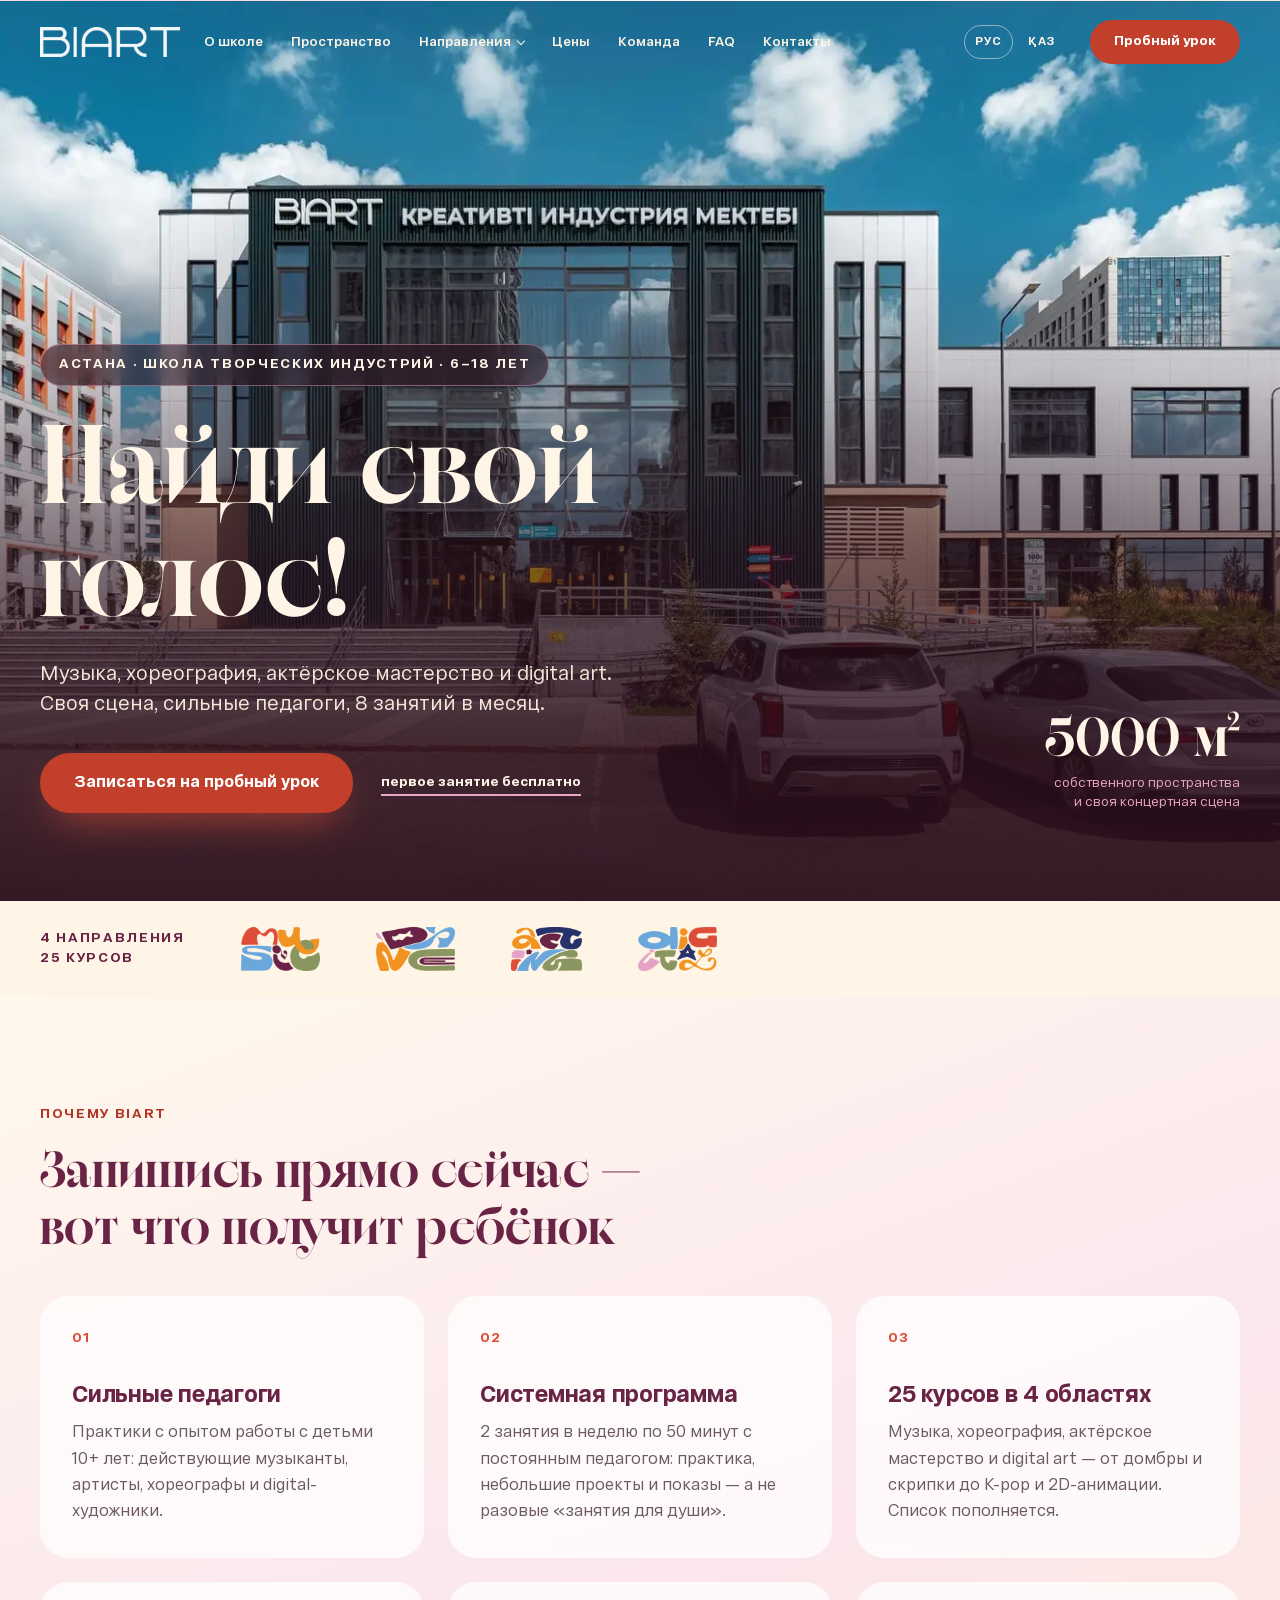
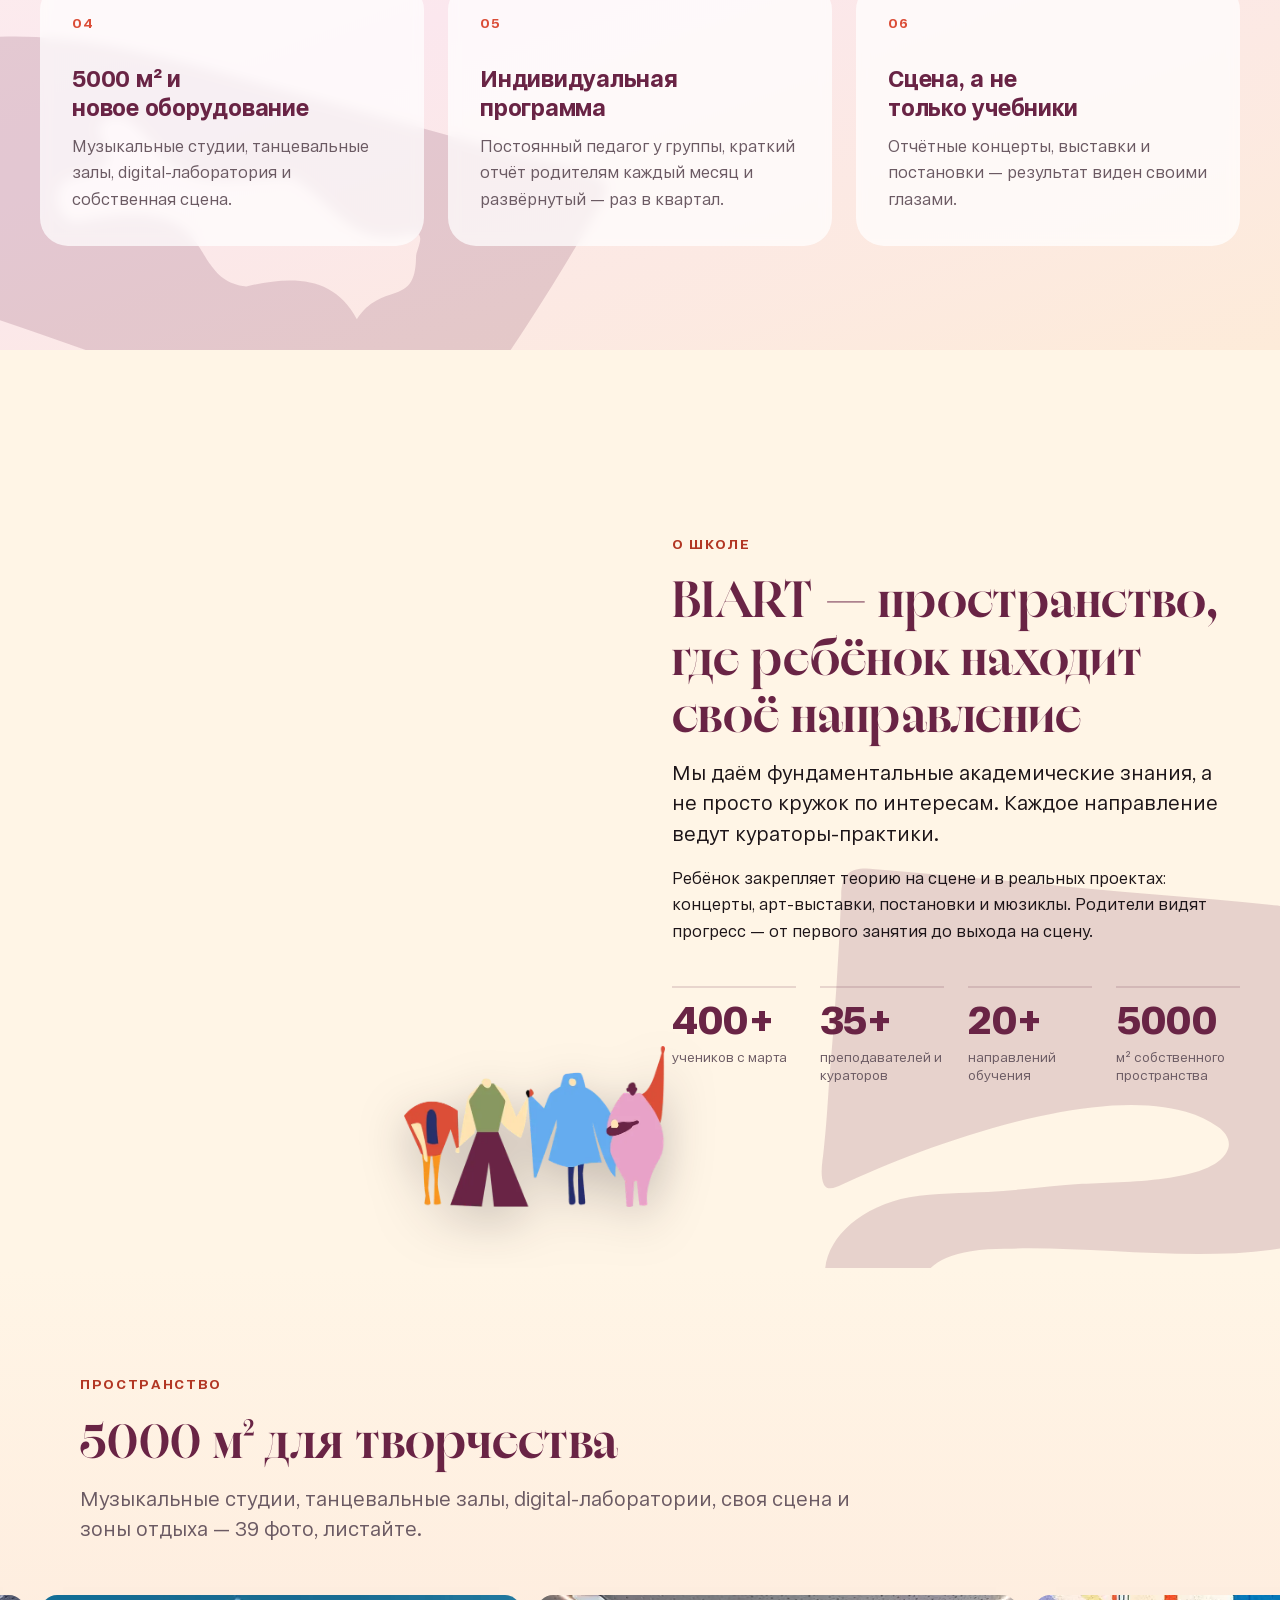
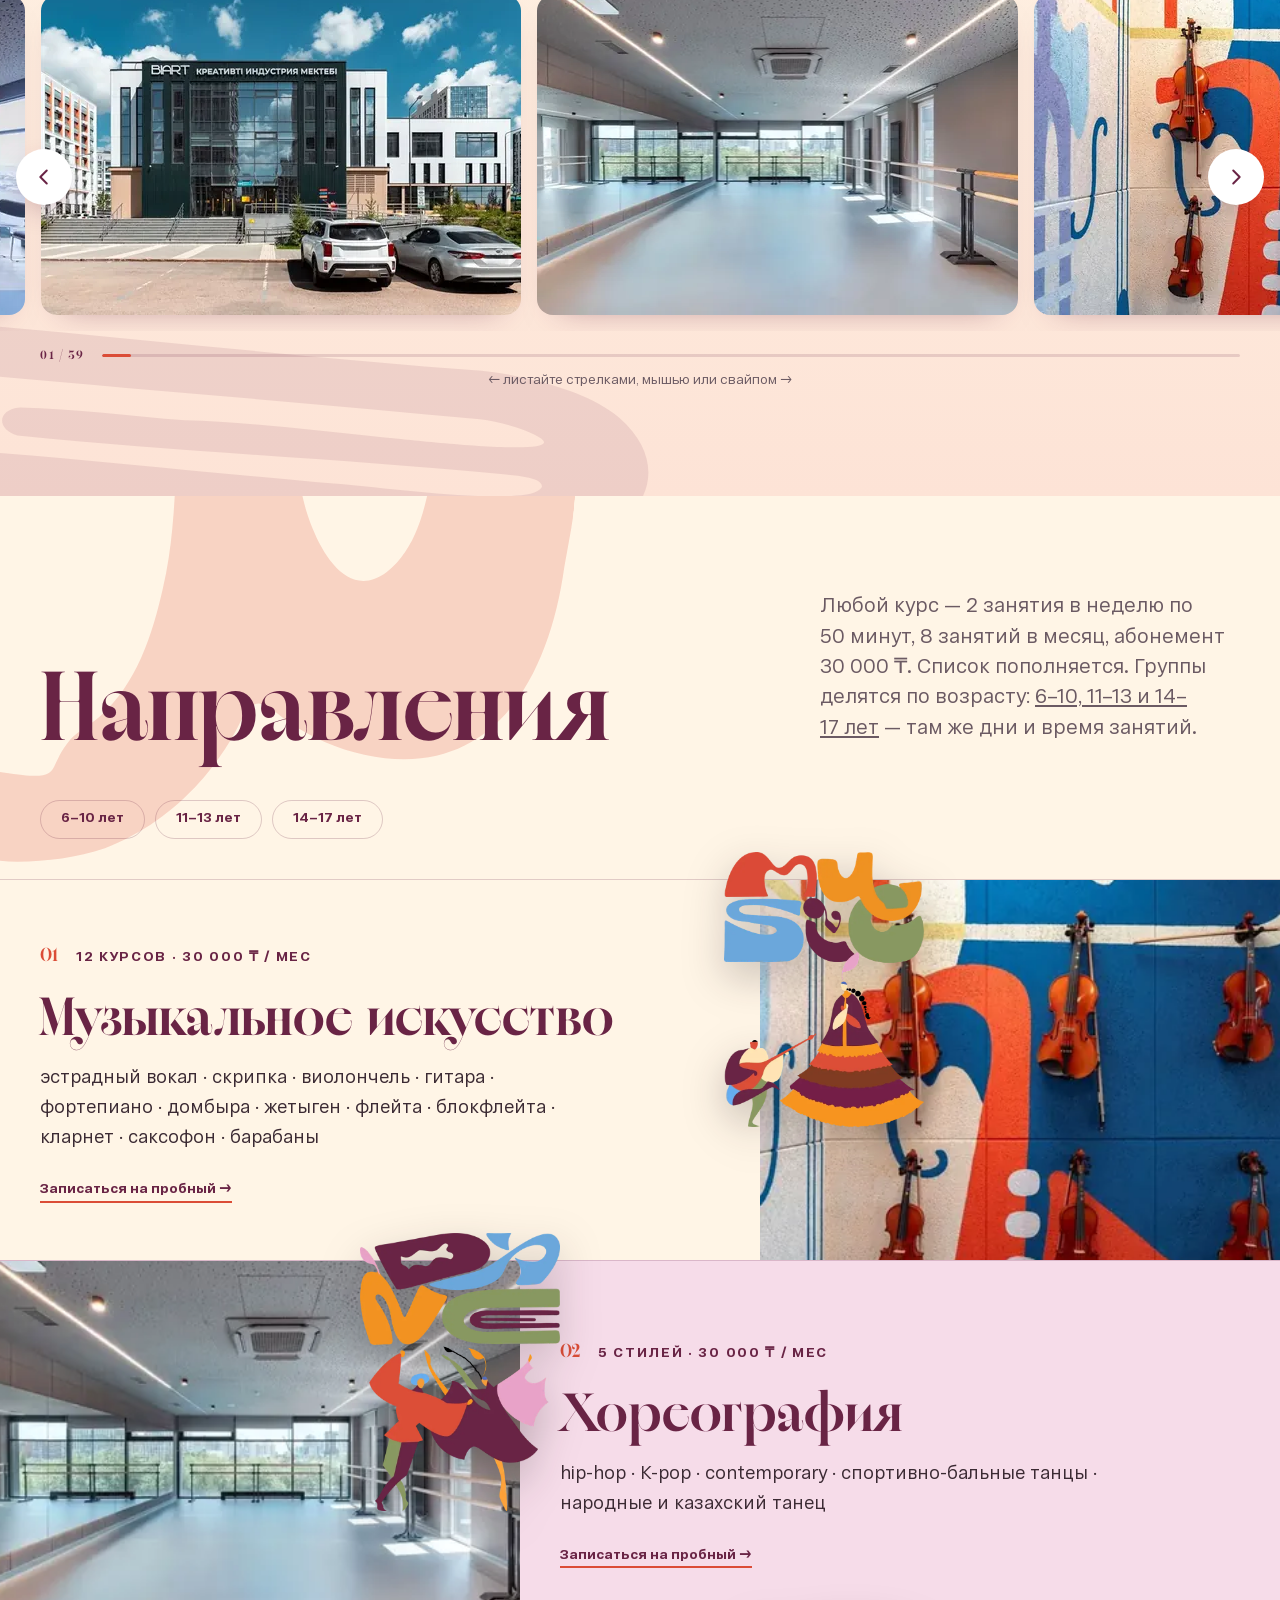
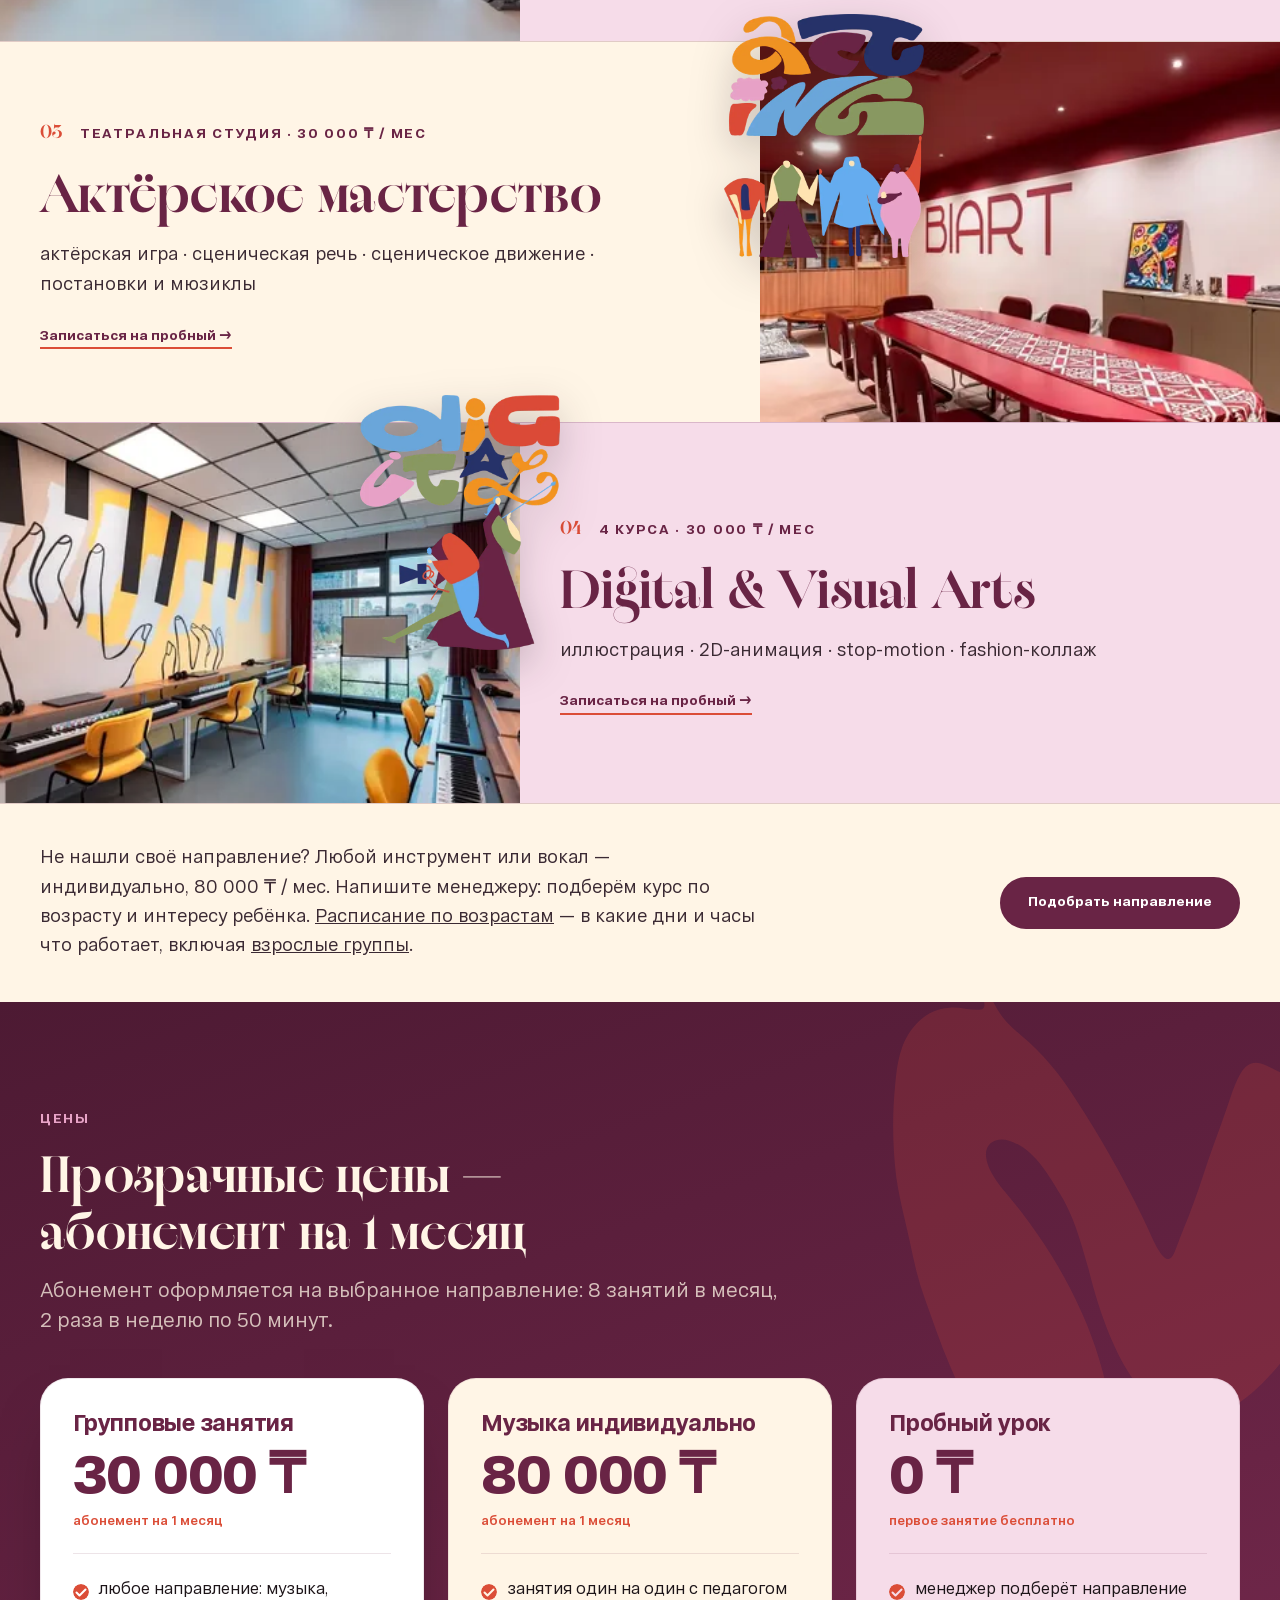
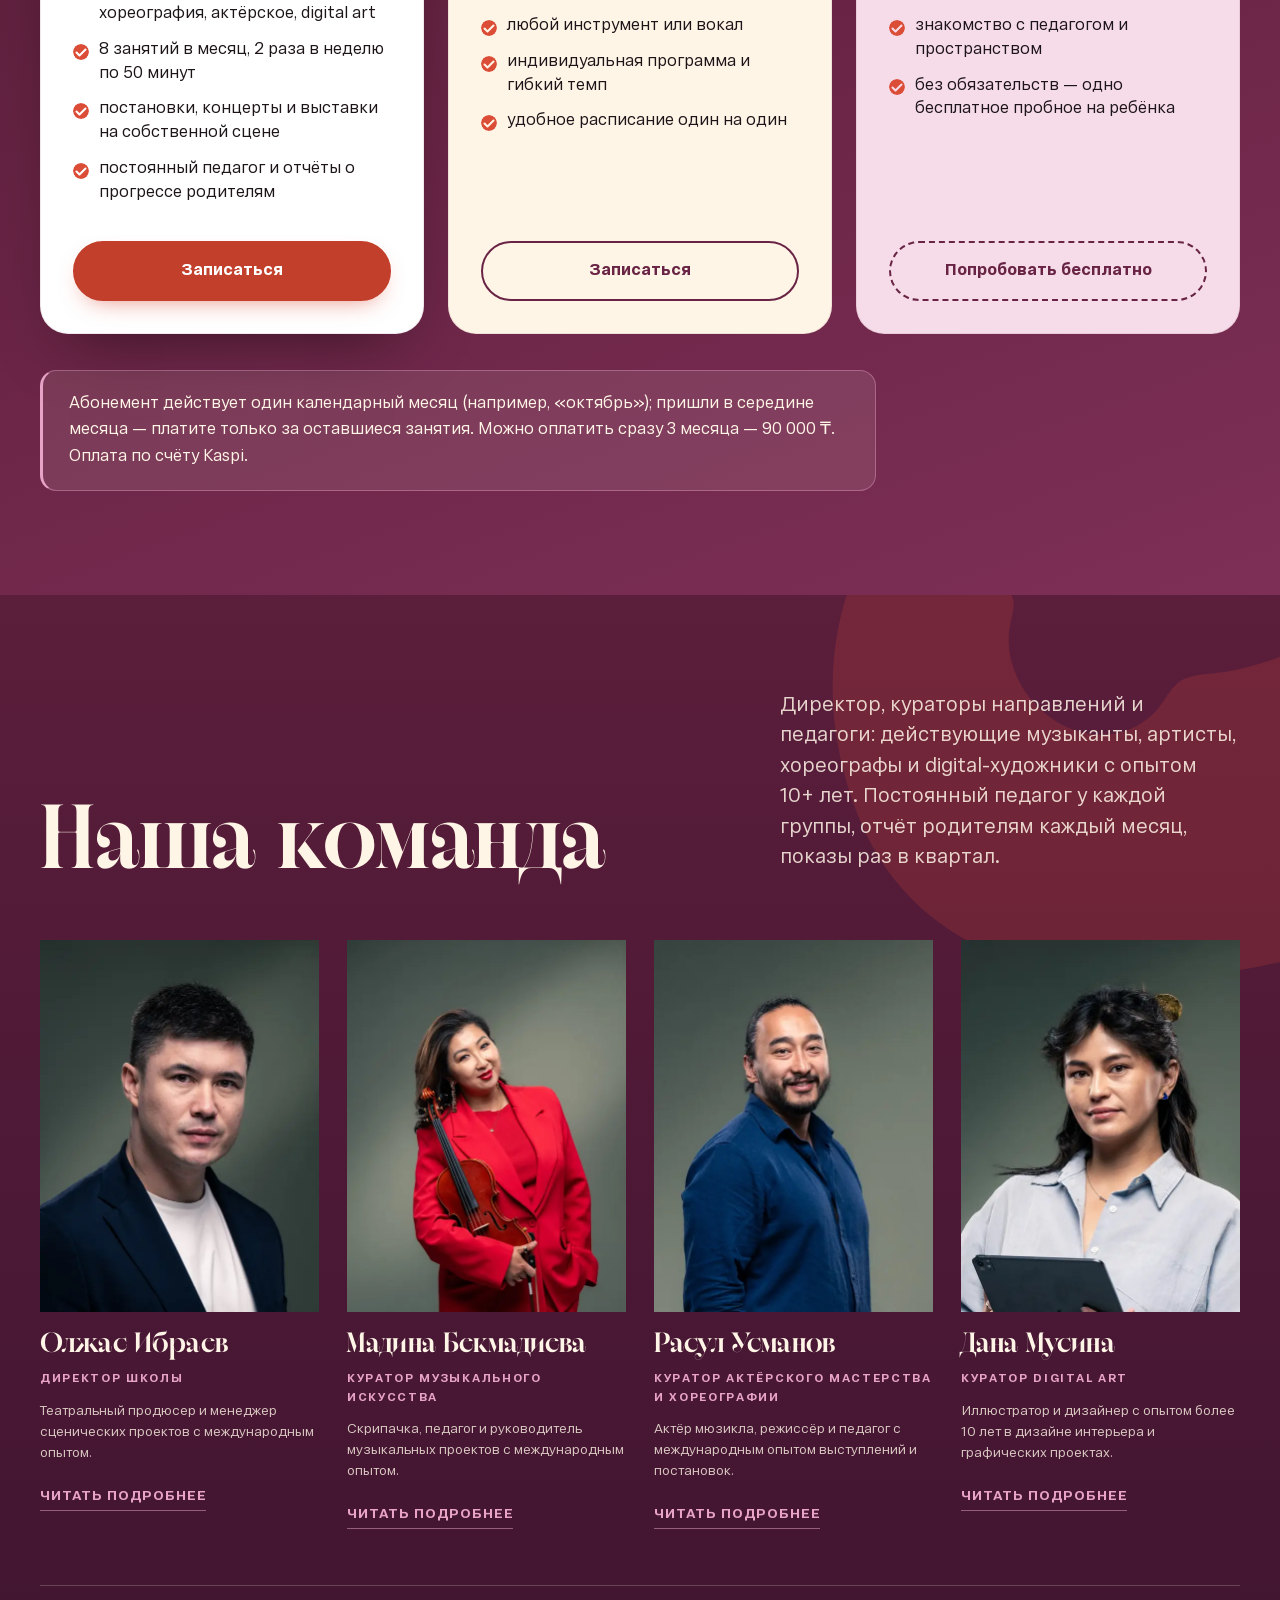
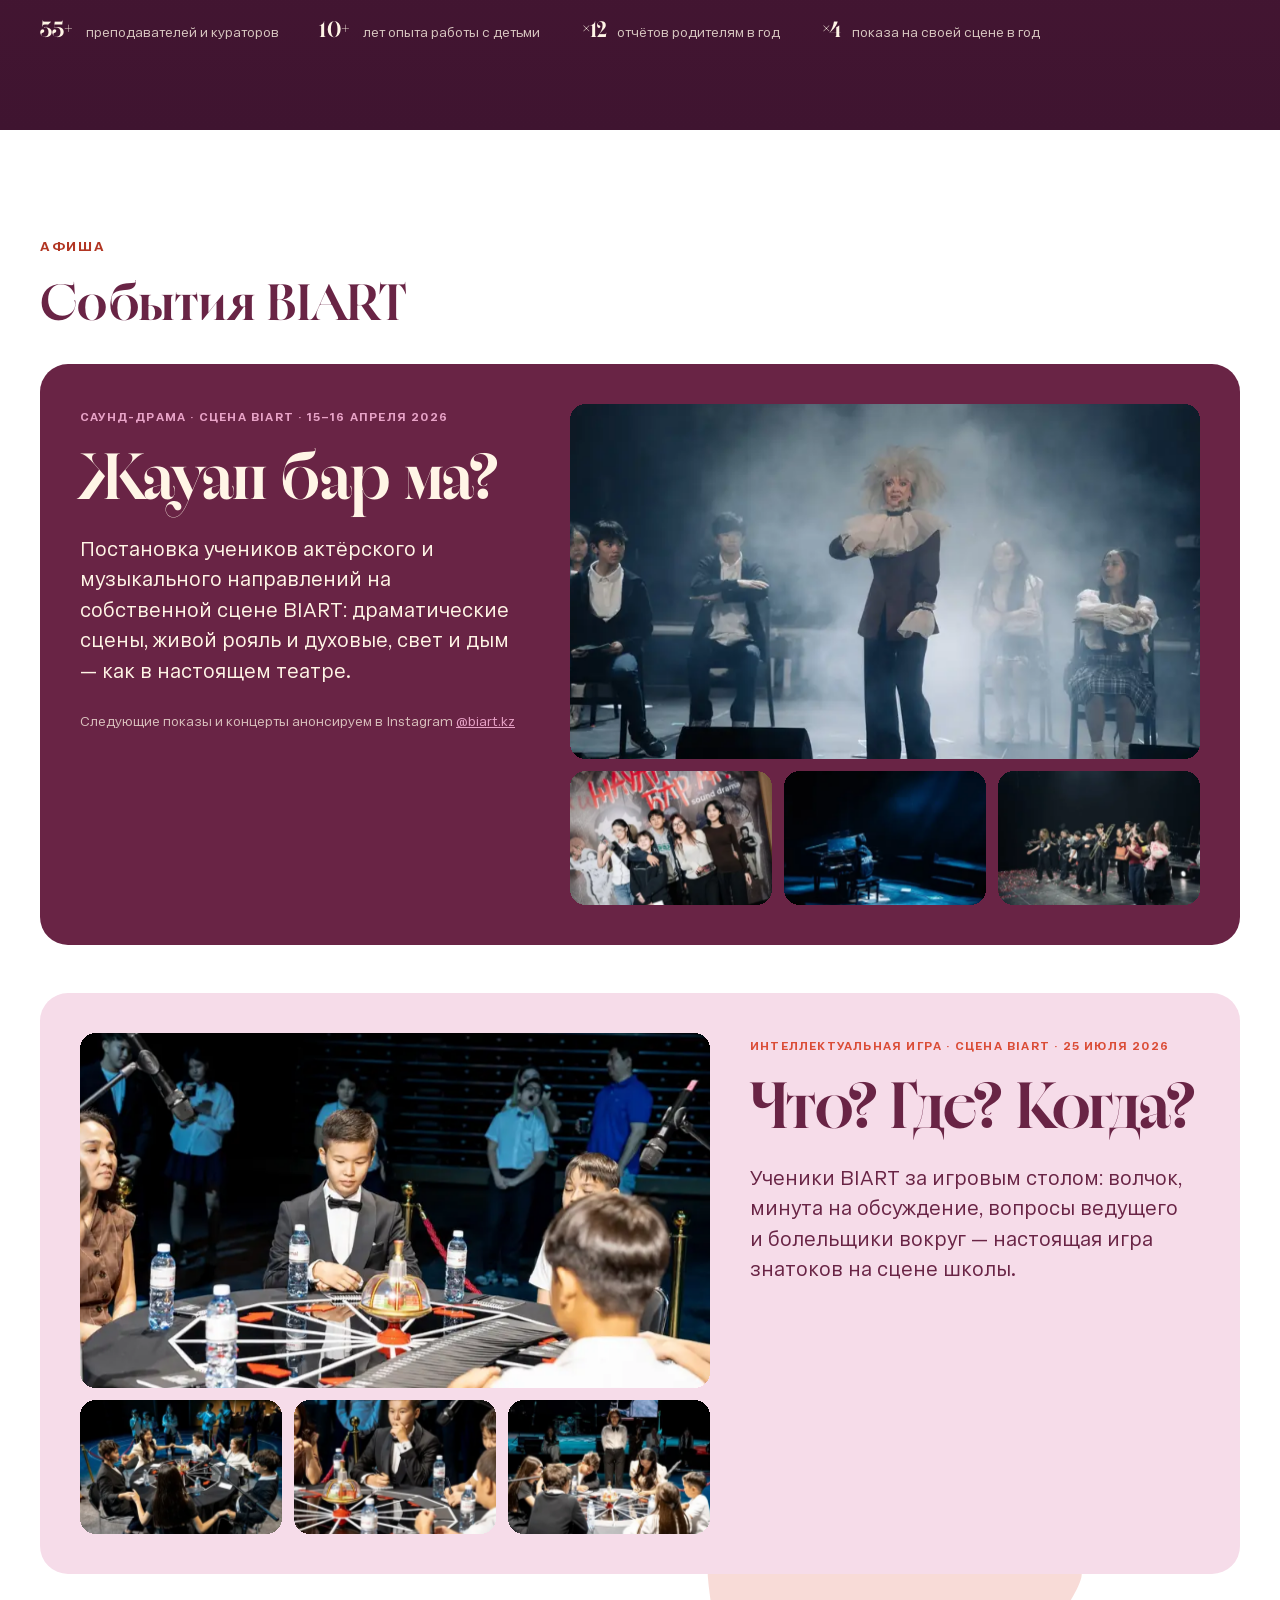
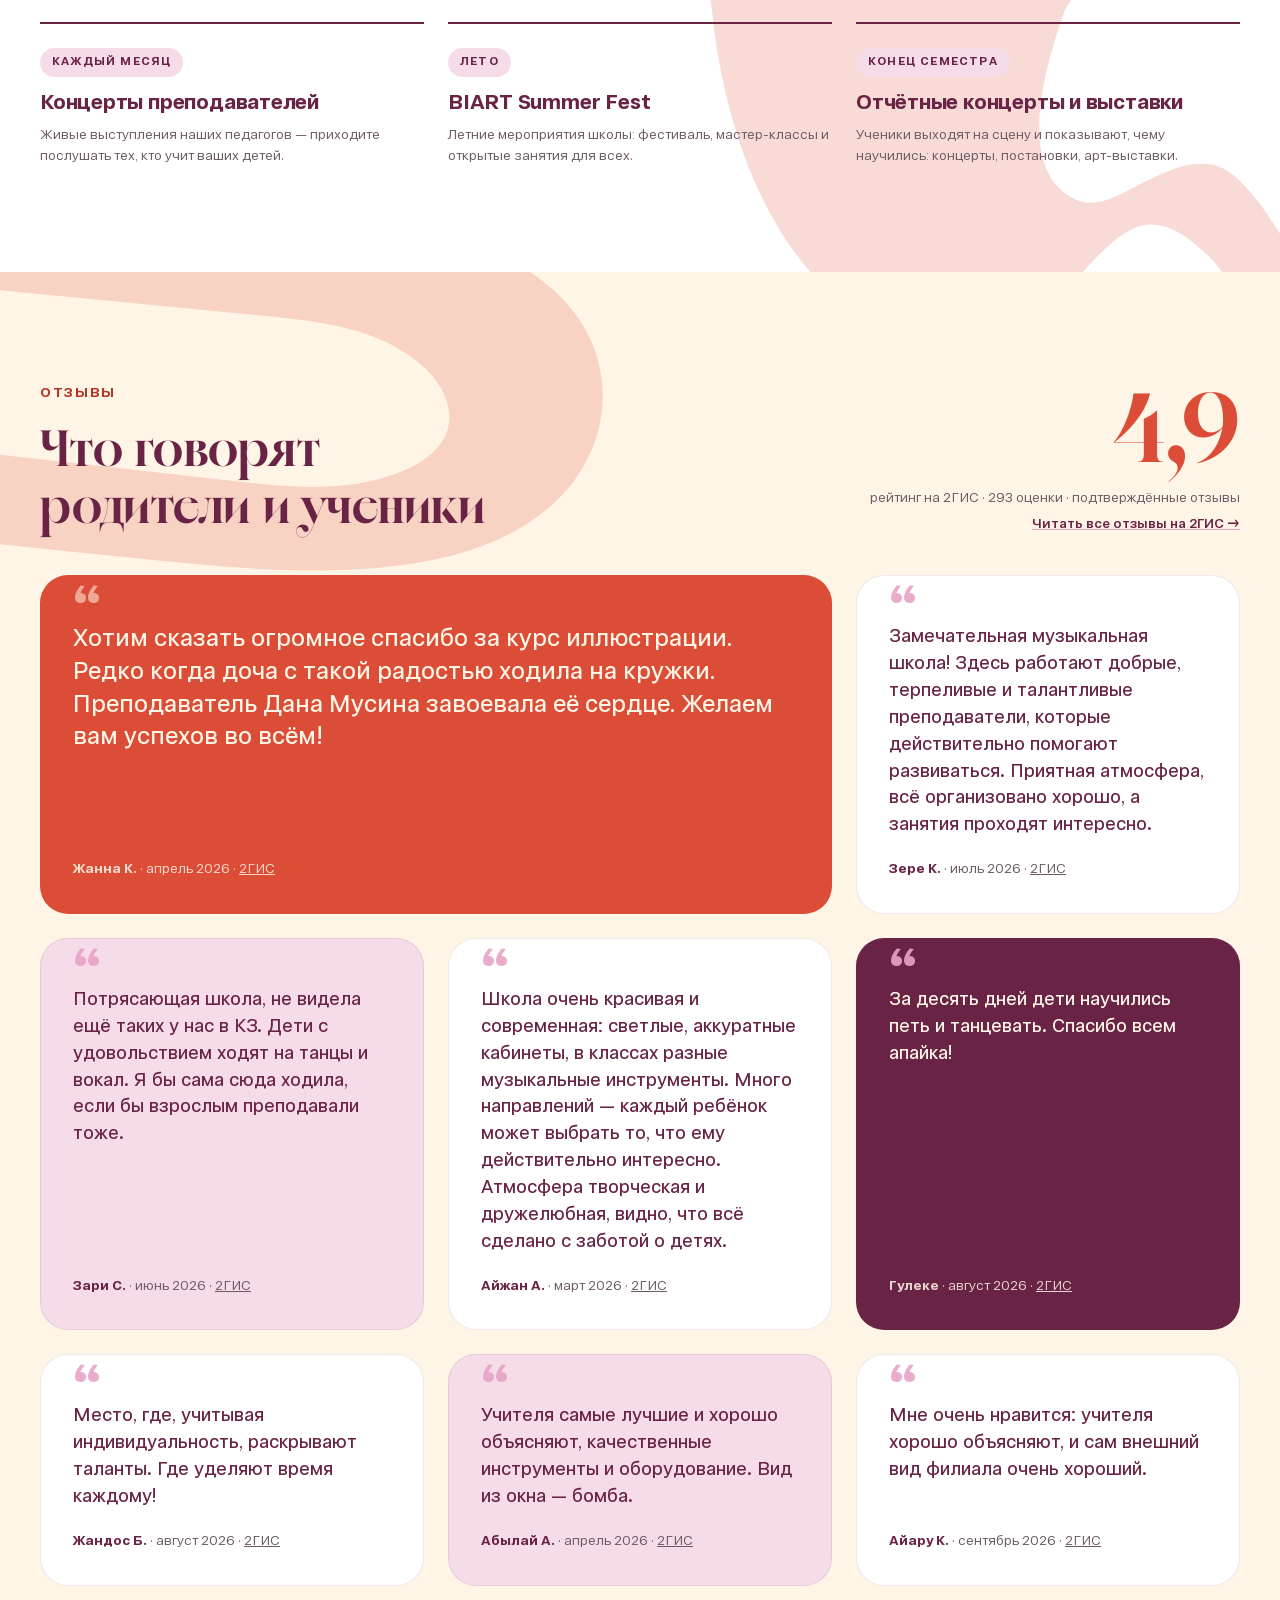
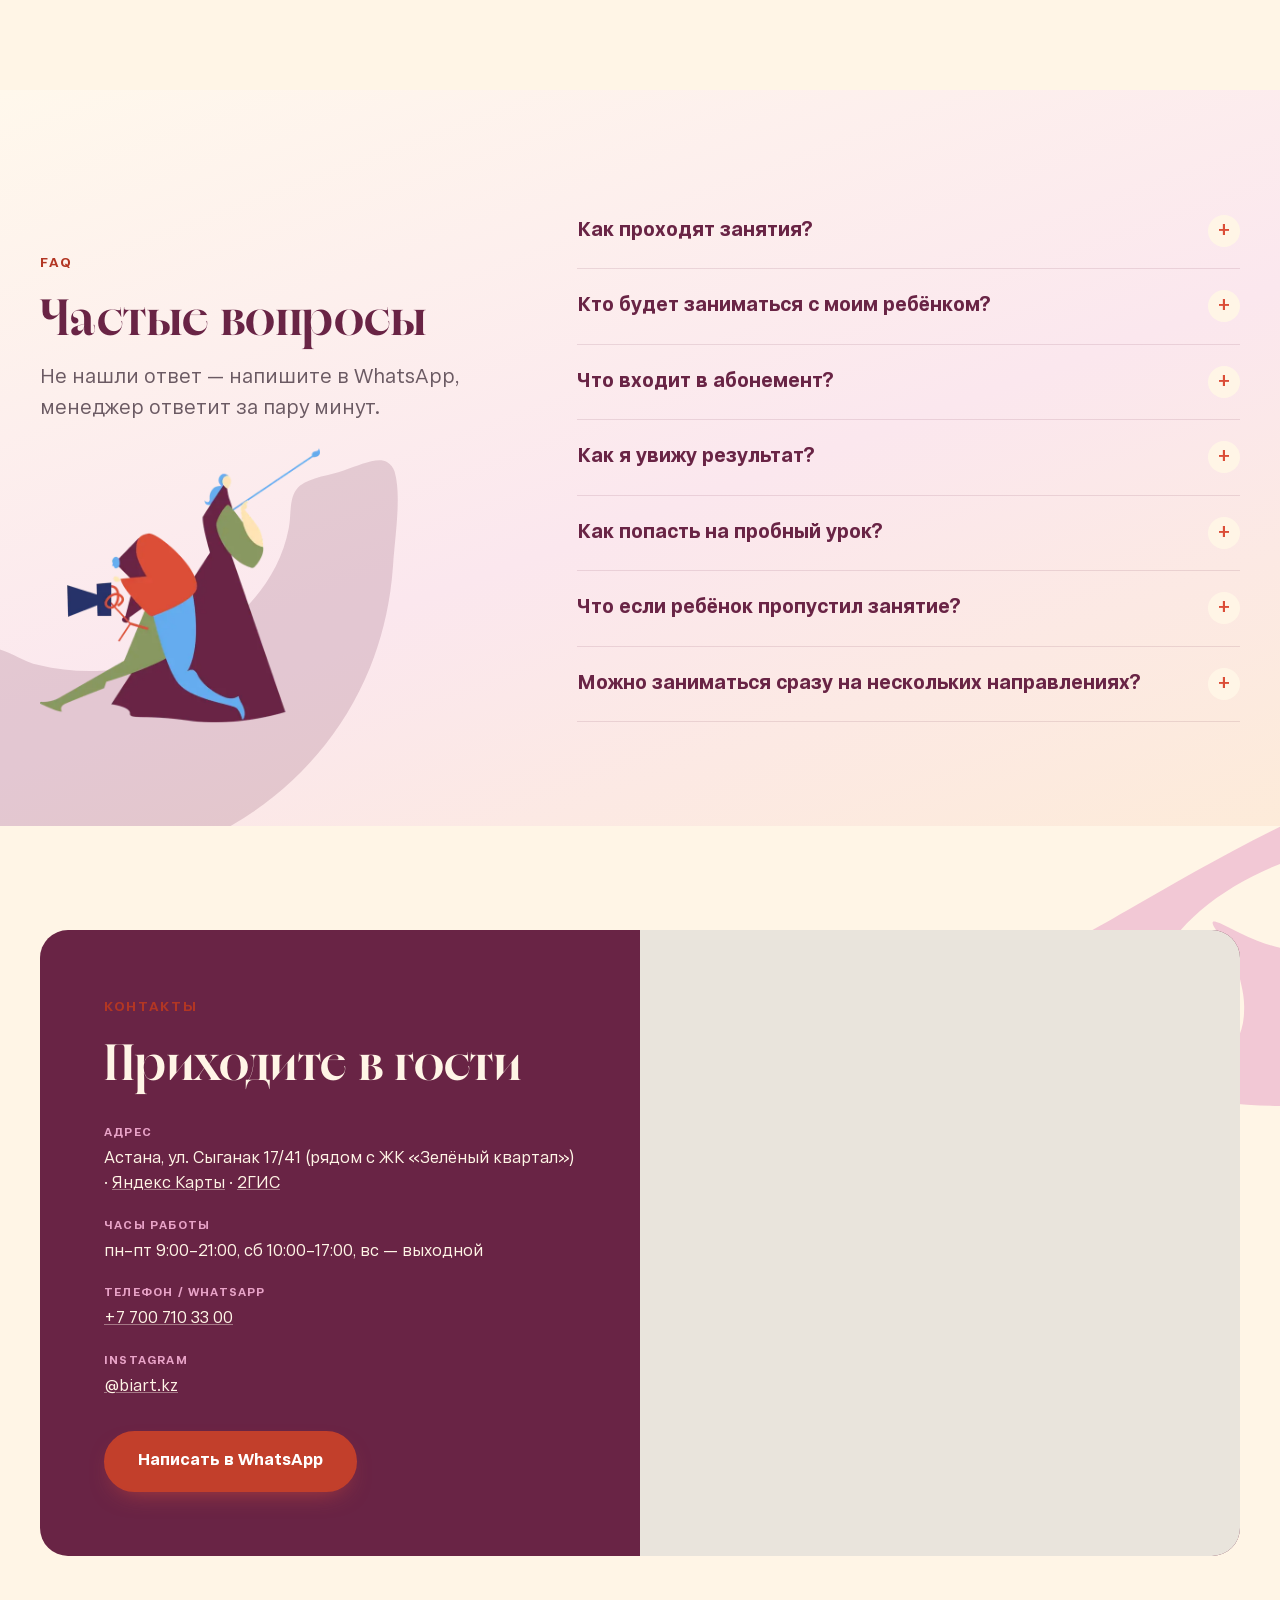
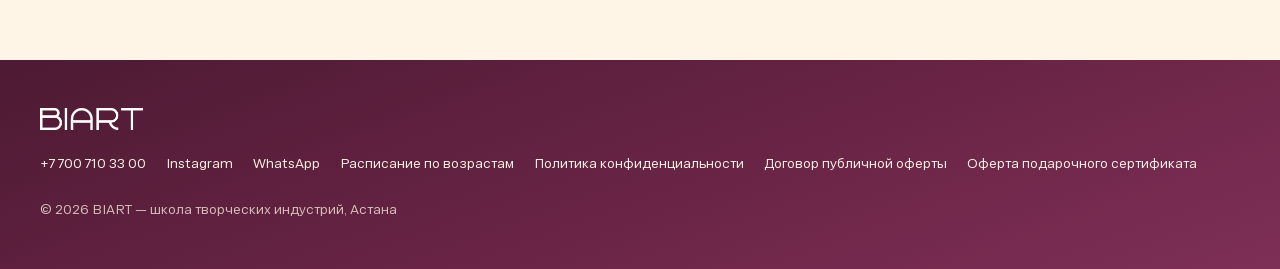
==== commit 6b72537c: "demo: обновление" ====
--- a/index.html
+++ b/index.html
@@ -1495,7 +1495,7 @@
 
 <div class="wp-block-group wrap is-layout-flow wp-block-group-is-layout-flow">
 
-<figure class="wp-block-image logo"><a href="./"><img fetchpriority="high" width="800" height="171" decoding="async" src="assets/img/logo.webp" alt="BIART"/></a></figure>
+<figure class="wp-block-image logo"><a href="./"><img fetchpriority="high" width="800" height="171" decoding="async" src="assets/img/logo.webp" srcset="assets/img/logo-480w.webp 480w, assets/img/logo.webp 800w" sizes="100vw" alt="BIART"/></a></figure>
 
 
 <div class="wp-block-group nav is-layout-flow wp-block-group-is-layout-flow">
@@ -1547,7 +1547,7 @@
 
 <div class="wp-block-group hero-stage is-layout-flow wp-block-group-is-layout-flow">
 
-<figure class="wp-block-image hero-photo"><img width="1400" height="932" decoding="async" loading="eager" fetchpriority="high" src="assets/img/hero-facade.webp" alt="Школа BIART в Астане"/></figure>
+<figure class="wp-block-image hero-photo"><img width="1400" height="932" decoding="async" loading="eager" fetchpriority="high" src="assets/img/hero-facade.webp" srcset="assets/img/hero-facade-480w.webp 480w, assets/img/hero-facade-800w.webp 800w, assets/img/hero-facade.webp 1400w" sizes="100vw" alt="Школа BIART в Астане"/></figure>
 
 
 <div class="wp-block-group hero-text is-layout-flow wp-block-group-is-layout-flow">
@@ -1656,7 +1656,7 @@
 
 <div class="wp-block-column about-media is-vertically-aligned-center is-layout-flow wp-block-column-is-layout-flow">
 
-<figure class="wp-block-image about-photo"><img width="1000" height="1503" decoding="async" loading="lazy" src="assets/img/ph-dombra-wall.webp" alt="Класс казахских инструментов BIART"/></figure>
+<figure class="wp-block-image about-photo"><img width="1000" height="1503" decoding="async" loading="lazy" src="assets/img/ph-dombra-wall.webp" srcset="assets/img/ph-dombra-wall-480w.webp 480w, assets/img/ph-dombra-wall-800w.webp 800w, assets/img/ph-dombra-wall.webp 1000w" sizes="auto, (max-width: 781px) 85vw, 40vw" alt="Класс казахских инструментов BIART"/></figure>
 
 
 <figure class="wp-block-image about-illu"><img width="1000" height="615" decoding="async" loading="lazy" src="assets/img/char-acting.webp" alt=""/></figure>
@@ -1717,45 +1717,45 @@
 <div class="wp-block-group carousel is-layout-flow wp-block-group-is-layout-flow">
 
 <div class="wp-block-group carousel-track is-layout-flow wp-block-group-is-layout-flow">
-<figure class="wp-block-image m"><img width="1000" height="666" decoding="async" loading="lazy" src="assets/img/ph-facade.webp" alt="Фасад школы BIART в Астане"/></figure>
-<figure class="wp-block-image m"><img width="1000" height="666" decoding="async" loading="lazy" src="assets/img/ph-dance-hall.webp" alt="Танцевальный зал"/></figure>
-<figure class="wp-block-image m"><img width="1000" height="666" decoding="async" loading="lazy" src="assets/img/ph-violin-class.webp" alt="Класс скрипки"/></figure>
-<figure class="wp-block-image m"><img width="1000" height="666" decoding="async" loading="lazy" src="assets/img/ph-folk-class.webp" alt="Класс казахских инструментов"/></figure>
-<figure class="wp-block-image m"><img width="1000" height="666" decoding="async" loading="lazy" src="assets/img/ph-rock-studio.webp" alt="Репетиционная рок-студия"/></figure>
-<figure class="wp-block-image m"><img width="1000" height="666" decoding="async" loading="lazy" src="assets/img/ph-keys-class.webp" alt="Класс фортепиано и digital"/></figure>
-<figure class="wp-block-image m"><img width="1000" height="666" decoding="async" loading="lazy" src="assets/img/ph-lounge-vinyl.webp" alt="Лаунж-зона с виниловой стеной"/></figure>
-<figure class="wp-block-image m"><img width="1000" height="666" decoding="async" loading="lazy" src="assets/img/ph-piano.webp" alt="Класс вокала и фортепиано"/></figure>
-<figure class="wp-block-image m"><img width="1000" height="666" decoding="async" loading="lazy" src="assets/img/ph-band-room.webp" alt="Репетиционная база"/></figure>
-<figure class="wp-block-image m"><img width="1000" height="1503" decoding="async" loading="lazy" src="assets/img/ph-dombra-wall.webp" alt="Домбры в классе казахских инструментов"/></figure>
-<figure class="wp-block-image m"><img width="1000" height="666" decoding="async" loading="lazy" src="assets/img/ph-biart-hall.webp" alt="Библиотека и переговорная BIART"/></figure>
-<figure class="wp-block-image m"><img width="760" height="507" decoding="async" loading="lazy" src="assets/img/g1441.webp" alt="Концертный зал на 400 мест"/></figure>
-<figure class="wp-block-image m"><img width="760" height="507" decoding="async" loading="lazy" src="assets/img/g1399.webp" alt="Гардероб с муралом в виде гитары"/></figure>
-<figure class="wp-block-image m"><img width="760" height="507" decoding="async" loading="lazy" src="assets/img/g1408.webp" alt="Коридор со световой звуковой волной"/></figure>
-<figure class="wp-block-image m"><img width="760" height="507" decoding="async" loading="lazy" src="assets/img/g1457.webp" alt="Скрипки и саксофон на стене с муралом"/></figure>
-<figure class="wp-block-image m"><img width="760" height="507" decoding="async" loading="lazy" src="assets/img/g1512.webp" alt="Класс казахских инструментов: домбры на стене"/></figure>
-<figure class="wp-block-image m"><img width="760" height="507" decoding="async" loading="lazy" src="assets/img/g1557.webp" alt="Лаунж с виниловыми пластинками"/></figure>
-<figure class="wp-block-image m"><img width="760" height="507" decoding="async" loading="lazy" src="assets/img/g1591.webp" alt="Танцевальный зал со станком и панорамой"/></figure>
-<figure class="wp-block-image m"><img width="760" height="507" decoding="async" loading="lazy" src="assets/img/g1600.webp" alt="Коридор с галереей детских работ"/></figure>
-<figure class="wp-block-image m"><img width="760" height="507" decoding="async" loading="lazy" src="assets/img/g1478.webp" alt="Мурал с гитаристом и зона ожидания"/></figure>
-<figure class="wp-block-image m"><img width="760" height="507" decoding="async" loading="lazy" src="assets/img/g1449.webp" alt="Ниша-сиденье в деревянной стене"/></figure>
-<figure class="wp-block-image m"><img width="760" height="507" decoding="async" loading="lazy" src="assets/img/g1620.webp" alt="Digital-класс с ноутбуками"/></figure>
-<figure class="wp-block-image m"><img width="760" height="507" decoding="async" loading="lazy" src="assets/img/g1694.webp" alt="Портрет Ермека Серкебаева на лестнице"/></figure>
-<figure class="wp-block-image m"><img width="760" height="507" decoding="async" loading="lazy" src="assets/img/g1443.webp" alt="Сцена с кулисами и экраном"/></figure>
+<figure class="wp-block-image m"><img width="1000" height="666" decoding="async" loading="lazy" src="assets/img/ph-facade.webp" srcset="assets/img/ph-facade-480w.webp 480w, assets/img/ph-facade-800w.webp 800w, assets/img/ph-facade.webp 1000w" sizes="auto, (max-width: 781px) 85vw, 40vw" alt="Фасад школы BIART в Астане"/></figure>
+<figure class="wp-block-image m"><img width="1000" height="666" decoding="async" loading="lazy" src="assets/img/ph-dance-hall.webp" srcset="assets/img/ph-dance-hall-480w.webp 480w, assets/img/ph-dance-hall-800w.webp 800w, assets/img/ph-dance-hall.webp 1000w" sizes="auto, (max-width: 781px) 85vw, 40vw" alt="Танцевальный зал"/></figure>
+<figure class="wp-block-image m"><img width="1000" height="666" decoding="async" loading="lazy" src="assets/img/ph-violin-class.webp" srcset="assets/img/ph-violin-class-480w.webp 480w, assets/img/ph-violin-class-800w.webp 800w, assets/img/ph-violin-class.webp 1000w" sizes="auto, (max-width: 781px) 85vw, 40vw" alt="Класс скрипки"/></figure>
+<figure class="wp-block-image m"><img width="1000" height="666" decoding="async" loading="lazy" src="assets/img/ph-folk-class.webp" srcset="assets/img/ph-folk-class-480w.webp 480w, assets/img/ph-folk-class-800w.webp 800w, assets/img/ph-folk-class.webp 1000w" sizes="auto, (max-width: 781px) 85vw, 40vw" alt="Класс казахских инструментов"/></figure>
+<figure class="wp-block-image m"><img width="1000" height="666" decoding="async" loading="lazy" src="assets/img/ph-rock-studio.webp" srcset="assets/img/ph-rock-studio-480w.webp 480w, assets/img/ph-rock-studio-800w.webp 800w, assets/img/ph-rock-studio.webp 1000w" sizes="auto, (max-width: 781px) 85vw, 40vw" alt="Репетиционная рок-студия"/></figure>
+<figure class="wp-block-image m"><img width="1000" height="666" decoding="async" loading="lazy" src="assets/img/ph-keys-class.webp" srcset="assets/img/ph-keys-class-480w.webp 480w, assets/img/ph-keys-class-800w.webp 800w, assets/img/ph-keys-class.webp 1000w" sizes="auto, (max-width: 781px) 85vw, 40vw" alt="Класс фортепиано и digital"/></figure>
+<figure class="wp-block-image m"><img width="1000" height="666" decoding="async" loading="lazy" src="assets/img/ph-lounge-vinyl.webp" srcset="assets/img/ph-lounge-vinyl-480w.webp 480w, assets/img/ph-lounge-vinyl-800w.webp 800w, assets/img/ph-lounge-vinyl.webp 1000w" sizes="auto, (max-width: 781px) 85vw, 40vw" alt="Лаунж-зона с виниловой стеной"/></figure>
+<figure class="wp-block-image m"><img width="1000" height="666" decoding="async" loading="lazy" src="assets/img/ph-piano.webp" srcset="assets/img/ph-piano-480w.webp 480w, assets/img/ph-piano-800w.webp 800w, assets/img/ph-piano.webp 1000w" sizes="auto, (max-width: 781px) 85vw, 40vw" alt="Класс вокала и фортепиано"/></figure>
+<figure class="wp-block-image m"><img width="1000" height="666" decoding="async" loading="lazy" src="assets/img/ph-band-room.webp" srcset="assets/img/ph-band-room-480w.webp 480w, assets/img/ph-band-room-800w.webp 800w, assets/img/ph-band-room.webp 1000w" sizes="auto, (max-width: 781px) 85vw, 40vw" alt="Репетиционная база"/></figure>
+<figure class="wp-block-image m"><img width="1000" height="1503" decoding="async" loading="lazy" src="assets/img/ph-dombra-wall.webp" srcset="assets/img/ph-dombra-wall-480w.webp 480w, assets/img/ph-dombra-wall-800w.webp 800w, assets/img/ph-dombra-wall.webp 1000w" sizes="auto, (max-width: 781px) 85vw, 40vw" alt="Домбры в классе казахских инструментов"/></figure>
+<figure class="wp-block-image m"><img width="1000" height="666" decoding="async" loading="lazy" src="assets/img/ph-biart-hall.webp" srcset="assets/img/ph-biart-hall-480w.webp 480w, assets/img/ph-biart-hall-800w.webp 800w, assets/img/ph-biart-hall.webp 1000w" sizes="auto, (max-width: 781px) 85vw, 40vw" alt="Библиотека и переговорная BIART"/></figure>
+<figure class="wp-block-image m"><img width="760" height="507" decoding="async" loading="lazy" src="assets/img/g1441.webp" srcset="assets/img/g1441-480w.webp 480w, assets/img/g1441.webp 760w" sizes="auto, (max-width: 781px) 85vw, 40vw" alt="Концертный зал на 400 мест"/></figure>
+<figure class="wp-block-image m"><img width="760" height="507" decoding="async" loading="lazy" src="assets/img/g1399.webp" srcset="assets/img/g1399-480w.webp 480w, assets/img/g1399.webp 760w" sizes="auto, (max-width: 781px) 85vw, 40vw" alt="Гардероб с муралом в виде гитары"/></figure>
+<figure class="wp-block-image m"><img width="760" height="507" decoding="async" loading="lazy" src="assets/img/g1408.webp" srcset="assets/img/g1408-480w.webp 480w, assets/img/g1408.webp 760w" sizes="auto, (max-width: 781px) 85vw, 40vw" alt="Коридор со световой звуковой волной"/></figure>
+<figure class="wp-block-image m"><img width="760" height="507" decoding="async" loading="lazy" src="assets/img/g1457.webp" srcset="assets/img/g1457-480w.webp 480w, assets/img/g1457.webp 760w" sizes="auto, (max-width: 781px) 85vw, 40vw" alt="Скрипки и саксофон на стене с муралом"/></figure>
+<figure class="wp-block-image m"><img width="760" height="507" decoding="async" loading="lazy" src="assets/img/g1512.webp" srcset="assets/img/g1512-480w.webp 480w, assets/img/g1512.webp 760w" sizes="auto, (max-width: 781px) 85vw, 40vw" alt="Класс казахских инструментов: домбры на стене"/></figure>
+<figure class="wp-block-image m"><img width="760" height="507" decoding="async" loading="lazy" src="assets/img/g1557.webp" srcset="assets/img/g1557-480w.webp 480w, assets/img/g1557.webp 760w" sizes="auto, (max-width: 781px) 85vw, 40vw" alt="Лаунж с виниловыми пластинками"/></figure>
+<figure class="wp-block-image m"><img width="760" height="507" decoding="async" loading="lazy" src="assets/img/g1591.webp" srcset="assets/img/g1591-480w.webp 480w, assets/img/g1591.webp 760w" sizes="auto, (max-width: 781px) 85vw, 40vw" alt="Танцевальный зал со станком и панорамой"/></figure>
+<figure class="wp-block-image m"><img width="760" height="507" decoding="async" loading="lazy" src="assets/img/g1600.webp" srcset="assets/img/g1600-480w.webp 480w, assets/img/g1600.webp 760w" sizes="auto, (max-width: 781px) 85vw, 40vw" alt="Коридор с галереей детских работ"/></figure>
+<figure class="wp-block-image m"><img width="760" height="507" decoding="async" loading="lazy" src="assets/img/g1478.webp" srcset="assets/img/g1478-480w.webp 480w, assets/img/g1478.webp 760w" sizes="auto, (max-width: 781px) 85vw, 40vw" alt="Мурал с гитаристом и зона ожидания"/></figure>
+<figure class="wp-block-image m"><img width="760" height="507" decoding="async" loading="lazy" src="assets/img/g1449.webp" srcset="assets/img/g1449-480w.webp 480w, assets/img/g1449.webp 760w" sizes="auto, (max-width: 781px) 85vw, 40vw" alt="Ниша-сиденье в деревянной стене"/></figure>
+<figure class="wp-block-image m"><img width="760" height="507" decoding="async" loading="lazy" src="assets/img/g1620.webp" srcset="assets/img/g1620-480w.webp 480w, assets/img/g1620.webp 760w" sizes="auto, (max-width: 781px) 85vw, 40vw" alt="Digital-класс с ноутбуками"/></figure>
+<figure class="wp-block-image m"><img width="760" height="507" decoding="async" loading="lazy" src="assets/img/g1694.webp" srcset="assets/img/g1694-480w.webp 480w, assets/img/g1694.webp 760w" sizes="auto, (max-width: 781px) 85vw, 40vw" alt="Портрет Ермека Серкебаева на лестнице"/></figure>
+<figure class="wp-block-image m"><img width="760" height="507" decoding="async" loading="lazy" src="assets/img/g1443.webp" srcset="assets/img/g1443-480w.webp 480w, assets/img/g1443.webp 760w" sizes="auto, (max-width: 781px) 85vw, 40vw" alt="Сцена с кулисами и экраном"/></figure>
 <figure class="wp-block-image m"><img width="346" height="520" decoding="async" loading="lazy" src="assets/img/g1536.webp" alt="Скрипка на стене с цветным муралом"/></figure>
-<figure class="wp-block-image m"><img width="760" height="507" decoding="async" loading="lazy" src="assets/img/g1420.webp" alt="Кафе-зона со столиками"/></figure>
-<figure class="wp-block-image m"><img width="760" height="507" decoding="async" loading="lazy" src="assets/img/g1461.webp" alt="Класс фортепиано с муралом-кардиограммой"/></figure>
-<figure class="wp-block-image m"><img width="760" height="507" decoding="async" loading="lazy" src="assets/img/g1501.webp" alt="Детская зона с муралом инструментов"/></figure>
-<figure class="wp-block-image m"><img width="760" height="507" decoding="async" loading="lazy" src="assets/img/g1508.webp" alt="Класс домбры на синей стене"/></figure>
-<figure class="wp-block-image m"><img width="760" height="507" decoding="async" loading="lazy" src="assets/img/g1560.webp" alt="Переговорная BIART с книжными полками"/></figure>
-<figure class="wp-block-image m"><img width="760" height="507" decoding="async" loading="lazy" src="assets/img/g1580.webp" alt="Зона отдыха с пуфами и ковром"/></figure>
-<figure class="wp-block-image m"><img width="760" height="507" decoding="async" loading="lazy" src="assets/img/g1613.webp" alt="Коридор с муралом кнопок проигрывателя"/></figure>
-<figure class="wp-block-image m"><img width="760" height="507" decoding="async" loading="lazy" src="assets/img/g1628.webp" alt="Студия звукозаписи"/></figure>
-<figure class="wp-block-image m"><img width="760" height="507" decoding="async" loading="lazy" src="assets/img/g1677.webp" alt="Репетиционная база с барабанами и граффити"/></figure>
-<figure class="wp-block-image m"><img width="760" height="507" decoding="async" loading="lazy" src="assets/img/g1466.webp" alt="Класс клавишных с муралом рук на клавишах"/></figure>
-<figure class="wp-block-image m"><img width="760" height="507" decoding="async" loading="lazy" src="assets/img/g1453.webp" alt="Репетиционная: барабаны и пианино"/></figure>
+<figure class="wp-block-image m"><img width="760" height="507" decoding="async" loading="lazy" src="assets/img/g1420.webp" srcset="assets/img/g1420-480w.webp 480w, assets/img/g1420.webp 760w" sizes="auto, (max-width: 781px) 85vw, 40vw" alt="Кафе-зона со столиками"/></figure>
+<figure class="wp-block-image m"><img width="760" height="507" decoding="async" loading="lazy" src="assets/img/g1461.webp" srcset="assets/img/g1461-480w.webp 480w, assets/img/g1461.webp 760w" sizes="auto, (max-width: 781px) 85vw, 40vw" alt="Класс фортепиано с муралом-кардиограммой"/></figure>
+<figure class="wp-block-image m"><img width="760" height="507" decoding="async" loading="lazy" src="assets/img/g1501.webp" srcset="assets/img/g1501-480w.webp 480w, assets/img/g1501.webp 760w" sizes="auto, (max-width: 781px) 85vw, 40vw" alt="Детская зона с муралом инструментов"/></figure>
+<figure class="wp-block-image m"><img width="760" height="507" decoding="async" loading="lazy" src="assets/img/g1508.webp" srcset="assets/img/g1508-480w.webp 480w, assets/img/g1508.webp 760w" sizes="auto, (max-width: 781px) 85vw, 40vw" alt="Класс домбры на синей стене"/></figure>
+<figure class="wp-block-image m"><img width="760" height="507" decoding="async" loading="lazy" src="assets/img/g1560.webp" srcset="assets/img/g1560-480w.webp 480w, assets/img/g1560.webp 760w" sizes="auto, (max-width: 781px) 85vw, 40vw" alt="Переговорная BIART с книжными полками"/></figure>
+<figure class="wp-block-image m"><img width="760" height="507" decoding="async" loading="lazy" src="assets/img/g1580.webp" srcset="assets/img/g1580-480w.webp 480w, assets/img/g1580.webp 760w" sizes="auto, (max-width: 781px) 85vw, 40vw" alt="Зона отдыха с пуфами и ковром"/></figure>
+<figure class="wp-block-image m"><img width="760" height="507" decoding="async" loading="lazy" src="assets/img/g1613.webp" srcset="assets/img/g1613-480w.webp 480w, assets/img/g1613.webp 760w" sizes="auto, (max-width: 781px) 85vw, 40vw" alt="Коридор с муралом кнопок проигрывателя"/></figure>
+<figure class="wp-block-image m"><img width="760" height="507" decoding="async" loading="lazy" src="assets/img/g1628.webp" srcset="assets/img/g1628-480w.webp 480w, assets/img/g1628.webp 760w" sizes="auto, (max-width: 781px) 85vw, 40vw" alt="Студия звукозаписи"/></figure>
+<figure class="wp-block-image m"><img width="760" height="507" decoding="async" loading="lazy" src="assets/img/g1677.webp" srcset="assets/img/g1677-480w.webp 480w, assets/img/g1677.webp 760w" sizes="auto, (max-width: 781px) 85vw, 40vw" alt="Репетиционная база с барабанами и граффити"/></figure>
+<figure class="wp-block-image m"><img width="760" height="507" decoding="async" loading="lazy" src="assets/img/g1466.webp" srcset="assets/img/g1466-480w.webp 480w, assets/img/g1466.webp 760w" sizes="auto, (max-width: 781px) 85vw, 40vw" alt="Класс клавишных с муралом рук на клавишах"/></figure>
+<figure class="wp-block-image m"><img width="760" height="507" decoding="async" loading="lazy" src="assets/img/g1453.webp" srcset="assets/img/g1453-480w.webp 480w, assets/img/g1453.webp 760w" sizes="auto, (max-width: 781px) 85vw, 40vw" alt="Репетиционная: барабаны и пианино"/></figure>
 <figure class="wp-block-image m"><img width="346" height="520" decoding="async" loading="lazy" src="assets/img/g1685.webp" alt="Акустическая гитара и микрофоны в студии"/></figure>
-<figure class="wp-block-image m"><img width="760" height="507" decoding="async" loading="lazy" src="assets/img/g1454.webp" alt="Репетиционная с видом на город"/></figure>
-<figure class="wp-block-image m"><img width="760" height="507" decoding="async" loading="lazy" src="assets/img/g1572.webp" alt="Танцевальный зал с паркетом"/></figure>
+<figure class="wp-block-image m"><img width="760" height="507" decoding="async" loading="lazy" src="assets/img/g1454.webp" srcset="assets/img/g1454-480w.webp 480w, assets/img/g1454.webp 760w" sizes="auto, (max-width: 781px) 85vw, 40vw" alt="Репетиционная с видом на город"/></figure>
+<figure class="wp-block-image m"><img width="760" height="507" decoding="async" loading="lazy" src="assets/img/g1572.webp" srcset="assets/img/g1572-480w.webp 480w, assets/img/g1572.webp 760w" sizes="auto, (max-width: 781px) 85vw, 40vw" alt="Танцевальный зал с паркетом"/></figure>
 </div>
 
 </div>
@@ -1807,7 +1807,7 @@
 
 
 <div class="wp-block-group dir-media is-layout-flow wp-block-group-is-layout-flow">
-<figure class="wp-block-image dir-photo"><img width="1000" height="666" decoding="async" loading="lazy" src="assets/img/ph-violin-class.webp" alt="Класс скрипки"/></figure>
+<figure class="wp-block-image dir-photo"><img width="1000" height="666" decoding="async" loading="lazy" src="assets/img/ph-violin-class.webp" srcset="assets/img/ph-violin-class-480w.webp 480w, assets/img/ph-violin-class-800w.webp 800w, assets/img/ph-violin-class.webp 1000w" sizes="auto, (max-width: 781px) 85vw, 40vw" alt="Класс скрипки"/></figure>
 <figure class="wp-block-image dir-let"><img width="727" height="1000" decoding="async" loading="lazy" src="assets/img/illu-music.webp" alt="Music"/></figure>
 </div>
 
@@ -1831,7 +1831,7 @@
 
 
 <div class="wp-block-group dir-media is-layout-flow wp-block-group-is-layout-flow">
-<figure class="wp-block-image dir-photo"><img width="1000" height="666" decoding="async" loading="lazy" src="assets/img/ph-dance-hall.webp" alt="Танцевальный зал"/></figure>
+<figure class="wp-block-image dir-photo"><img width="1000" height="666" decoding="async" loading="lazy" src="assets/img/ph-dance-hall.webp" srcset="assets/img/ph-dance-hall-480w.webp 480w, assets/img/ph-dance-hall-800w.webp 800w, assets/img/ph-dance-hall.webp 1000w" sizes="auto, (max-width: 781px) 85vw, 40vw" alt="Танцевальный зал"/></figure>
 <figure class="wp-block-image dir-let"><img width="721" height="1000" decoding="async" loading="lazy" src="assets/img/illu-dance.webp" alt="Dance"/></figure>
 </div>
 
@@ -1855,7 +1855,7 @@
 
 
 <div class="wp-block-group dir-media is-layout-flow wp-block-group-is-layout-flow">
-<figure class="wp-block-image dir-photo"><img width="1000" height="666" decoding="async" loading="lazy" src="assets/img/ph-biart-hall.webp" alt="Аудитория BIART"/></figure>
+<figure class="wp-block-image dir-photo"><img width="1000" height="666" decoding="async" loading="lazy" src="assets/img/ph-biart-hall.webp" srcset="assets/img/ph-biart-hall-480w.webp 480w, assets/img/ph-biart-hall-800w.webp 800w, assets/img/ph-biart-hall.webp 1000w" sizes="auto, (max-width: 781px) 85vw, 40vw" alt="Аудитория BIART"/></figure>
 <figure class="wp-block-image dir-let"><img width="821" height="1000" decoding="async" loading="lazy" src="assets/img/illu-acting.webp" alt="Acting"/></figure>
 </div>
 
@@ -1879,7 +1879,7 @@
 
 
 <div class="wp-block-group dir-media is-layout-flow wp-block-group-is-layout-flow">
-<figure class="wp-block-image dir-photo"><img width="1000" height="666" decoding="async" loading="lazy" src="assets/img/ph-keys-class.webp" alt="Digital-класс"/></figure>
+<figure class="wp-block-image dir-photo"><img width="1000" height="666" decoding="async" loading="lazy" src="assets/img/ph-keys-class.webp" srcset="assets/img/ph-keys-class-480w.webp 480w, assets/img/ph-keys-class-800w.webp 800w, assets/img/ph-keys-class.webp 1000w" sizes="auto, (max-width: 781px) 85vw, 40vw" alt="Digital-класс"/></figure>
 <figure class="wp-block-image dir-let"><img width="785" height="1000" decoding="async" loading="lazy" src="assets/img/illu-digital.webp" alt="Digital"/></figure>
 </div>
 
@@ -2096,10 +2096,10 @@
 
 
 <div class="wp-block-group ev-mosaic is-layout-flow wp-block-group-is-layout-flow">
-<figure class="wp-block-image ev-ph ev-ph-main"><a href="assets/img/ev-drama.webp"><img width="900" height="600" decoding="async" loading="lazy" src="assets/img/ev-drama.webp" alt="Сцена из саунд-драмы «Жауап бар ма?» на сцене BIART"/></a></figure>
-<figure class="wp-block-image ev-ph"><a href="assets/img/ev-poster.webp"><img width="900" height="600" decoding="async" loading="lazy" src="assets/img/ev-poster.webp" alt="Ученики у афиши «Жауап бар ма?»"/></a></figure>
-<figure class="wp-block-image ev-ph"><a href="assets/img/ev-piano.webp"><img width="900" height="600" decoding="async" loading="lazy" src="assets/img/ev-piano.webp" alt="Соло на рояле в саунд-драме «Жауап бар ма?»"/></a></figure>
-<figure class="wp-block-image ev-ph"><a href="assets/img/ev-final.webp"><img width="900" height="600" decoding="async" loading="lazy" src="assets/img/ev-final.webp" alt="Финальный поклон участников «Жауап бар ма?»"/></a></figure>
+<figure class="wp-block-image ev-ph ev-ph-main"><a href="assets/img/ev-drama.webp"><img width="900" height="600" decoding="async" loading="lazy" src="assets/img/ev-drama.webp" srcset="assets/img/ev-drama-480w.webp 480w, assets/img/ev-drama.webp 900w" sizes="auto, (max-width: 781px) 85vw, 40vw" alt="Сцена из саунд-драмы «Жауап бар ма?» на сцене BIART"/></a></figure>
+<figure class="wp-block-image ev-ph"><a href="assets/img/ev-poster.webp"><img width="900" height="600" decoding="async" loading="lazy" src="assets/img/ev-poster.webp" srcset="assets/img/ev-poster-480w.webp 480w, assets/img/ev-poster.webp 900w" sizes="auto, (max-width: 781px) 85vw, 40vw" alt="Ученики у афиши «Жауап бар ма?»"/></a></figure>
+<figure class="wp-block-image ev-ph"><a href="assets/img/ev-piano.webp"><img width="900" height="600" decoding="async" loading="lazy" src="assets/img/ev-piano.webp" srcset="assets/img/ev-piano-480w.webp 480w, assets/img/ev-piano.webp 900w" sizes="auto, (max-width: 781px) 85vw, 40vw" alt="Соло на рояле в саунд-драме «Жауап бар ма?»"/></a></figure>
+<figure class="wp-block-image ev-ph"><a href="assets/img/ev-final.webp"><img width="900" height="600" decoding="async" loading="lazy" src="assets/img/ev-final.webp" srcset="assets/img/ev-final-480w.webp 480w, assets/img/ev-final.webp 900w" sizes="auto, (max-width: 781px) 85vw, 40vw" alt="Финальный поклон участников «Жауап бар ма?»"/></a></figure>
 </div>
 
 </div>
@@ -2115,10 +2115,10 @@
 
 
 <div class="wp-block-group ev-mosaic is-layout-flow wp-block-group-is-layout-flow">
-<figure class="wp-block-image ev-ph ev-ph-main"><a href="assets/img/ev-chgk-main.webp"><img width="900" height="600" decoding="async" loading="lazy" src="assets/img/ev-chgk-main.webp" alt="Игра «Что? Где? Когда?» на сцене BIART: команда за столом с волчком"/></a></figure>
-<figure class="wp-block-image ev-ph"><a href="assets/img/ev-chgk-team.webp"><img width="900" height="600" decoding="async" loading="lazy" src="assets/img/ev-chgk-team.webp" alt="Команда знатоков радуется правильному ответу"/></a></figure>
-<figure class="wp-block-image ev-ph"><a href="assets/img/ev-chgk-think.webp"><img width="900" height="1350" decoding="async" loading="lazy" src="assets/img/ev-chgk-think.webp" alt="Минута обсуждения за игровым столом"/></a></figure>
-<figure class="wp-block-image ev-ph"><a href="assets/img/ev-chgk-stage.webp"><img width="900" height="600" decoding="async" loading="lazy" src="assets/img/ev-chgk-stage.webp" alt="Ведущий и команды на сцене BIART"/></a></figure>
+<figure class="wp-block-image ev-ph ev-ph-main"><a href="assets/img/ev-chgk-main.webp"><img width="900" height="600" decoding="async" loading="lazy" src="assets/img/ev-chgk-main.webp" srcset="assets/img/ev-chgk-main-480w.webp 480w, assets/img/ev-chgk-main.webp 900w" sizes="auto, (max-width: 781px) 85vw, 40vw" alt="Игра «Что? Где? Когда?» на сцене BIART: команда за столом с волчком"/></a></figure>
+<figure class="wp-block-image ev-ph"><a href="assets/img/ev-chgk-team.webp"><img width="900" height="600" decoding="async" loading="lazy" src="assets/img/ev-chgk-team.webp" srcset="assets/img/ev-chgk-team-480w.webp 480w, assets/img/ev-chgk-team.webp 900w" sizes="auto, (max-width: 781px) 85vw, 40vw" alt="Команда знатоков радуется правильному ответу"/></a></figure>
+<figure class="wp-block-image ev-ph"><a href="assets/img/ev-chgk-think.webp"><img width="900" height="1350" decoding="async" loading="lazy" src="assets/img/ev-chgk-think.webp" srcset="assets/img/ev-chgk-think-480w.webp 480w, assets/img/ev-chgk-think.webp 900w" sizes="auto, (max-width: 781px) 85vw, 40vw" alt="Минута обсуждения за игровым столом"/></a></figure>
+<figure class="wp-block-image ev-ph"><a href="assets/img/ev-chgk-stage.webp"><img width="900" height="600" decoding="async" loading="lazy" src="assets/img/ev-chgk-stage.webp" srcset="assets/img/ev-chgk-stage-480w.webp 480w, assets/img/ev-chgk-stage.webp 900w" sizes="auto, (max-width: 781px) 85vw, 40vw" alt="Ведущий и команды на сцене BIART"/></a></figure>
 </div>
 
 </div>
@@ -2331,7 +2331,7 @@
 
 <div class="wp-block-group wrap is-layout-flow wp-block-group-is-layout-flow">
 
-<figure class="wp-block-image footer-logo"><img width="800" height="171" decoding="async" src="assets/img/logo-white.webp" alt="BIART"/></figure>
+<figure class="wp-block-image footer-logo"><img width="800" height="171" decoding="async" src="assets/img/logo-white.webp" srcset="assets/img/logo-white-480w.webp 480w, assets/img/logo-white.webp 800w" sizes="100vw" alt="BIART"/></figure>
 
 
 <div class="wp-block-group footer-links is-layout-flow wp-block-group-is-layout-flow">
--- a/style.css
+++ b/style.css
@@ -1,1987 +1 @@
-/*
-Theme Name: BIART
-Theme URI: https://biart.kz
-Author: BIART
-Description: Блочная тема школы креативных индустрий BIART (Астана). Собрана по брендбуку.
-Version: 1.0.0
-Requires at least: 6.5
-Tested up to: 7.1
-Requires PHP: 8.2
-License: GNU General Public License v2 or later
-Text Domain: biart
-*/
-
-/* ============================================================
-   ФИРМЕННЫЕ ШРИФТЫ (self-hosted, из брендбука)
-   CoFo Raffine — заголовки; Adapter PE (вариативный) — текст
-   ============================================================ */
-@font-face { font-family: "CoFo Raffine"; font-weight: 300; font-style: normal; font-display: swap; src: url("assets/fonts/raffine-300.woff2") format("woff2"); }
-@font-face { font-family: "CoFo Raffine"; font-weight: 400; font-style: normal; font-display: swap; src: url("assets/fonts/raffine-400.woff2") format("woff2"); }
-@font-face { font-family: "CoFo Raffine"; font-weight: 500; font-style: normal; font-display: swap; src: url("assets/fonts/raffine-500.woff2") format("woff2"); }
-@font-face { font-family: "CoFo Raffine"; font-weight: 700; font-style: normal; font-display: swap; src: url("assets/fonts/raffine-700.woff2") format("woff2"); }
-@font-face { font-family: "Adapter"; font-weight: 100 900; font-style: normal; font-display: swap; src: url("assets/fonts/adapter-vf.woff2") format("woff2-variations"), url("assets/fonts/adapter-vf.woff2") format("woff2"); }
-
-/* ============================================================
-   ТОКЕНЫ (десктоп). Мобильные значения — в @media(max-width:781px)
-   ============================================================ */
-:root {
-  /* палитра из брендбука */
-  --c-bordeaux: #692445;
-  --c-bordeaux-deep: #4d1a33;
-  --c-vermilion: #db4d37;
-  --c-vermilion-ink: #b23623;   /* для мелкого текста: #db4d37 даёт 3.3–3.8:1 на светлых фонах, этот — 5.0–5.7:1 */
-  --c-vermilion-dark: #c23f2b;
-  --c-pink: #e8a3c7;
-  --c-pink-soft: #f6dce9;
-  --c-cream: #fff5e6;
-  --c-cream-dark: #f7e9d3;
-  --c-gray: #f2f2f2;
-  --c-black: #000000;
-  --c-ink: #1c1418;
-  --c-muted: #6b5a63;
-  --c-white: #ffffff;
-
-  /* типографика */
-  --f-display: "CoFo Raffine", "Playfair Display", "Times New Roman", serif;
-  --f-body: "Adapter", "Manrope", "Segoe UI", Arial, sans-serif;
-
-  /* фоны секций (брендовые градиенты) */
-  --bg-cream-glow: linear-gradient(160deg, #fff8ec 0%, #fbe7ee 55%, #fdebd9 100%);
-  --bg-rose: linear-gradient(180deg, #fbe3ec 0%, #fff5e6 100%);
-  --bg-lavender: linear-gradient(160deg, #f3ecf9 0%, #fbe9ef 100%);
-  --bg-peach: linear-gradient(180deg, #fff5e6 0%, #fde3d6 100%);
-  --bg-bordeaux: linear-gradient(160deg, #4d1a33 0%, #692445 55%, #7e2f56 100%);
-
-  /* сетка */
-  --content: 1200px;
-  --map-h: 480px;
-  --gutter: 40px;
-  --section-py: 104px;
-  --gap: 24px;
-  --radius: 28px;
-  --radius-sm: 16px;
-  --radius-pill: 999px;
-
-  /* размеры шрифтов */
-  --fs-h1: 92px;
-  --fs-h2: 56px;
-  --fs-h3: 24px;
-  --fs-lead: 21px;
-  --fs-body: 17px;
-  --fs-small: 14px;
-  --fs-stat: 40px;
-  --fs-price: 56px;
-
-  /* шапка */
-  --header-h: 84px;
-  --logo-h: 30px;
-
-  /* hero */
-  --hero-pt: 56px;
-  --hero-gap: 56px;
-  --hero-photo-h: 560px;
-  --hero-illu-w: 300px;
-
-  /* росчерки брендбука: фоны секций и узор на карточках расписания */
-  --shape-ribbon: url("data:image/svg+xml,%3Csvg xmlns='http://www.w3.org/2000/svg' viewBox='0 0 710.2 340.3'%3E%3Cpath d='M 461.2 157.1 C 480.1 156.5 486.7 126.4 468 119.4 C 456.2 115.3 437.6 112.2 438.3 95.9 C 444.2 83.6 458.3 69.1 436 63.4 C 417.4 59.8 397.8 92.4 381.6 101.5 C 349.4 120.5 310.9 103 277.3 102.8 C 237.1 123 222.2 161.5 167.9 141.1 C 158.1 141.1 166 156 165.2 162 C 162 205.8 192.1 184.1 211.6 219.7 C 234.4 183.3 272.7 187.2 309.4 199.9 C 366.2 198.5 332.3 117.4 461.2 157.1 M 270 31.6 C 290.9 27.7 311.9 23.9 332.8 20 C 385 10.4 437.6 0.7 490.6 0.4 C 543.7 0 598 9.5 644 35.9 C 668.4 49.9 691.2 70.1 699 97.1 C 710.2 135.7 686.9 177.5 654.2 200.8 C 621.4 224 580.9 233 541.8 242.1 C 443.8 265.1 347 292.7 249.9 319 C 218.9 327.4 187.7 335.7 155.8 339.3 C 150.4 339.9 144.6 340.3 140 337.6 C 136.5 335.5 134.2 332 132 328.6 C 96.2 271.7 63.5 213 34 152.7 C 26.6 137.6 19.4 122.4 12.4 107.2 C 6.6 94.3 0 83.6 16.9 78.3 C 49.9 68.1 87.4 65.3 121.4 59 C 171 49.9 220.5 40.7 270 31.6 '/%3E%3C/svg%3E");
-  --shape-loop: url("data:image/svg+xml,%3Csvg xmlns='http://www.w3.org/2000/svg' viewBox='0 0 709.2 468.4'%3E%3Cpath d='M 707.1 230.1 C 707.5 190.8 689 198.1 659.5 202.3 C 638.8 205.4 618 208.3 597.1 208.9 C 568.4 209.8 532.8 213 566.5 245.6 C 590.8 268.1 605 289.7 611 322.9 C 613.3 336.3 616.1 351.7 609.8 364.3 C 601.8 378.8 582.9 378.1 568.3 379.6 C 550.1 381.2 529.1 383 509.3 384.2 C 448.9 388 471.6 379.5 449.6 348.1 C 442.4 339.4 432.3 333 424.3 324.7 C 392.4 291.5 381.8 244.2 375.8 200 C 368.3 147.3 373.7 93.4 375.3 40.7 C 375.5 34.2 375.5 27 374.2 20.9 C 369.8 0 348.9 1.7 329.9 2.6 C 318.2 3.4 307.1 3.3 296 3.2 C 280.9 2.9 271.3 6.5 269.3 22.6 C 267.6 34 266.3 45 263.9 56.6 C 260.3 74.8 257.7 92.3 251.4 109.7 C 240.3 141.4 207.2 201.2 169 166.8 C 147.9 147.1 140.8 117.4 137.3 89.8 C 136 79.8 135 68.5 128.3 60.6 C 120.1 51 105.8 50 93.8 48.9 C 76.4 47.5 59 46.5 41.6 46.6 C 27 46.6 8.4 48.2 3 64.4 C 0 72.9 0 82.5 0.1 91.5 C 0.4 110.1 2.8 128.8 4.4 147.5 C 9.7 254.8 55.6 353.7 175.1 338.4 C 200.5 335.4 224.9 326.9 247 315.1 C 272.1 300 280.9 286.5 294.5 321.9 C 316.1 374.9 356.8 421.3 408.6 446.3 C 433.5 457.2 461.6 463.3 488.9 466 C 516.3 468.4 544 463.3 569.7 454.7 C 660 424.8 709.2 320.9 707.1 230.4 Z M 707.1 230.1 '/%3E%3C/svg%3E");
-  --shape-arc: url("data:image/svg+xml,%3Csvg xmlns='http://www.w3.org/2000/svg' viewBox='0 0 341.5 337.5'%3E%3Cpath d='M 2.5 70.5 C 3 51.5 0.8 24.4 6.9 8.8 C 8.2 6.2 9.8 4.3 12.2 3.2 C 18.9 0 30 6.7 40.2 11.1 C 49.1 15.3 60.4 16.9 67.9 23.4 C 75.3 30.9 71.6 42.3 72.9 52.2 C 77.4 96.6 114.1 132.9 156 147.9 C 178.9 156.7 204.5 159.5 228.6 155.8 C 241.9 154.8 259.4 140.7 271.4 150.8 C 277.9 157.3 281.4 169.3 285.8 177.1 C 291 187.4 299.4 199.3 307.5 208.8 C 325.4 230 341.5 238.2 341.3 246 C 340.8 253.9 323.1 261.6 314.3 266.1 C 181 337.5 0 240.2 2.5 71.7 Z M 2.5 70.5 '/%3E%3C/svg%3E");
-  --shape-crest: url("data:image/svg+xml,%3Csvg xmlns='http://www.w3.org/2000/svg' viewBox='0 0 640.3 320.8'%3E%3Cpath d='M 215.2 13.4 C 300.1 0 327.1 101.9 369.1 117.4 C 390.8 124.9 412.1 108.2 428.4 94.6 C 467.2 53 489.7 29.1 551.6 36 C 635.5 47.6 640.3 151.2 635.8 219.2 C 634.7 246.8 629.6 275.3 627.1 303.3 C 626.7 307 626.2 311.8 623.3 313.8 C 615.4 318.4 604.6 315.3 595.8 315.2 C 581.2 314.8 567 316.1 552.5 313.9 C 544.6 312.6 545.7 307.8 549.7 302.8 C 572.5 269.4 581.1 196.2 569.9 143 C 562.7 111.7 545.7 91.8 517.1 95.4 C 487.5 97.2 473.2 131.8 453 150 C 443.2 159.5 432.3 169.4 418.5 169.9 C 398 171 379.8 158.3 362.7 147.9 C 346.9 138 331 125.8 312.5 135.3 C 267 156 284.9 239.3 295.2 279.5 C 299.8 289.5 309.6 307.9 304.7 312.1 C 292.7 314.8 278.2 314.8 265.3 314.4 C 183.3 315.2 113.8 315.9 33.9 317.1 C 0 320.8 18.9 269.4 22.7 246.5 C 42.2 150.9 100.9 20.8 213.8 13.5 Z M 215.2 13.4 '/%3E%3C/svg%3E");
-
-  /* карточки */
-  --card-pad: 32px;
-  --shadow: 0 20px 50px -30px rgba(105, 36, 69, .45);
-}
-
-/* Планшет. Между 781 и 1024 px стояли десктопные кегли и отступы:
-   «30 000 ₸» в карточке тарифа ломалось на две строки, а «400+» и «5 000 м²»
-   не помещались в ячейки строки фактов.
-   Именно диапазон, а не max-width: иначе значения протекли бы на телефон,
-   где медиазапрос max-width: 1024px тоже срабатывает, а этот блок идёт раньше. */
-@media (min-width: 782px) and (max-width: 1024px) {
-  :root {
-    --gutter: 28px;
-    --section-py: 80px;
-    --gap: 20px;
-    --card-pad: 24px;
-    --fs-lead: 19px;
-    --fs-price: 38px;
-    --fs-stat: 32px;
-    --car-h: 260px;
-  }
-  /* строка фактов на четыре колонки не помещается: «5 000 м²» требует 128 px,
-     а ячейка даёт 81. Переносим в две строки, как уже сделано на телефоне. */
-  .stats { flex-wrap: wrap !important; flex-direction: row !important; }
-  .wp-block-columns.stats > .wp-block-column.stat { flex-basis: calc(50% - var(--gap) / 2) !important; }
-}
-
-@media (max-width: 781px) {
-  :root {
-    --gutter: 20px;
-    --m-map-h: 360px;
-    --section-py: 64px;
-    --gap: 16px;
-    --radius: 20px;
-    --radius-sm: 14px;
-    --fs-h1: 46px;
-    --fs-h2: 34px;
-    --fs-h3: 20px;
-    --fs-lead: 18px;
-    --fs-body: 16px;
-    --fs-small: 13px;
-    --fs-stat: 36px;
-    --fs-price: 44px;
-    --header-h: 64px;
-    --logo-h: 24px;
-    --hero-pt: 24px;
-    --hero-gap: 32px;
-    --hero-photo-h: 360px;
-    --hero-illu-w: 170px;
-    --card-pad: 22px;
-  }
-}
-
-/* ============================================================
-   БАЗА
-   ============================================================ */
-html { scroll-behavior: smooth; }
-body {
-  margin: 0;
-  font-family: var(--f-body);
-  font-size: var(--fs-body);
-  line-height: 1.55;
-  color: var(--c-ink);
-  background: var(--c-cream);
-  -webkit-font-smoothing: antialiased;
-  overflow-x: hidden;
-  font-optical-sizing: auto;
-  position: relative;
-}
-/* мягкие цветовые пятна на всей странице (фиксированный слой под контентом) */
-body::before {
-  content: "";
-  position: fixed; inset: 0; z-index: -1;
-  pointer-events: none;
-  background:
-    radial-gradient(55% 45% at 8% 0%, rgba(232, 163, 199, .45), transparent 65%),
-    radial-gradient(45% 40% at 95% 12%, rgba(219, 77, 55, .16), transparent 65%),
-    radial-gradient(60% 50% at 50% 100%, rgba(105, 36, 69, .14), transparent 70%),
-    var(--c-cream);
-}
-:root h1, :root h2 {
-  font-family: var(--f-display);
-  font-weight: 700;
-  line-height: 1.02;
-  margin: 0;
-  color: var(--c-bordeaux);
-  letter-spacing: .005em;
-  text-wrap: balance;
-}
-:root h3, :root h4 {
-  font-family: var(--f-body);
-  font-weight: 700;
-  line-height: 1.2;
-  margin: 0;
-  color: var(--c-bordeaux);
-  letter-spacing: -0.01em;
-  text-wrap: balance;
-}
-h1 { font-size: var(--fs-h1); }
-h2 { font-size: var(--fs-h2); }
-:root h3 { font-size: var(--fs-h3); }
-p { margin: 0; }
-a { color: inherit; }
-img { max-width: 100%; height: auto; display: block; }
-figure { margin: 0; }
-strong { font-weight: 700; }
-
-/* Отступы блоков: WP сам зануляет margin-block у детей (:root :where(.is-layout-flow) > *),
-   а style.css темы грузится ПОСЛЕ global-styles, поэтому на фронте наши .class { margin } побеждают.
-   В iframe-редакторе стили НЕ префиксуются и WP-правило идёт позже → у селекторов с margin
-   стоит префикс :root (0,2,0) — правило 8 CLAUDE.md. */
-.wp-block-columns { margin: 0; }
-
-/* контейнер секции */
-.section { padding: var(--section-py) var(--gutter); position: relative; overflow: hidden; }
-.section > .wrap { position: relative; z-index: 1; }
-/* Декоративный росчерк-submark в углу секции.
-   Форма одна на все секции и подключена маской, а не картинкой: цвет задаёт CSS,
-   поэтому росчерк может менять его при прокрутке, ничего не подгружая. Раньше под
-   каждый цвет лежал свой файл — три копии одной и той же кривой на 102 КБ. */
-.section-deco::before {
-  content: "";
-  position: absolute; z-index: 0; pointer-events: none;
-  width: var(--deco-w, 620px); aspect-ratio: var(--deco-ar, 1);
-  background: var(--deco, rgba(232, 163, 199, .55));
-  -webkit-mask: var(--deco-shape) center / contain no-repeat;
-          mask: var(--deco-shape) center / contain no-repeat;
-  /* угол задаётся сдвигом от своего же размера, а не в пикселях: формы
-     разной ширины и высоты, фиксированный отступ свешивал бы их по-разному */
-  right: 0; top: 0;
-  transform: translate(26%, -24%) rotate(var(--deco-rot, 0deg));
-  transition: background-color .9s cubic-bezier(.22, .61, .36, 1),
-              transform 1.2s cubic-bezier(.22, .61, .36, 1);
-}
-.section-deco.deco-left::before {
-  right: auto; left: 0; top: auto; bottom: 0;
-  transform: translate(-26%, 24%) scaleX(-1) rotate(var(--deco-rot, 0deg));
-}
-.section-deco.deco-rb::before {
-  top: auto; bottom: 0;
-  transform: translate(26%, 24%) scaleY(-1) rotate(var(--deco-rot, 0deg));
-}
-.section-deco.deco-lt::before {
-  right: auto; left: 0;
-  transform: translate(-26%, -24%) scaleX(-1) rotate(var(--deco-rot, 0deg));
-}
-
-/* Ступени цвета: deco.js переключает --deco на следующую, когда очередная карточка
-   проходит середину экрана. Альфа зашита в цвет, чтобы на тёмных секциях росчерк
-   не выжигал фон: там он заметно слабее, чем на светлых. */
-.section-deco { --deco-steps: 3; }
-/* В «Пространстве» росчерк проходит под лентой карусели: между кадрами
-   и под счётчиком он виден целиком, поэтому там он вдвое слабее. */
-.space.section-deco {
-  --deco: rgba(232, 163, 199, .26);
-  --deco-1: rgba(232, 163, 199, .26);
-  --deco-2: rgba(219, 77, 55, .12);
-  --deco-3: rgba(105, 36, 69, .10);
-}
-
-/* Светлые секции. Две очереди: вторая начинает с бордо, чтобы страница
-   не пульсировала одним цветом сверху донизу. */
-.benefits.section-deco, .faq.section-deco, .about.section-deco,
-.error-page.section-deco {
-  --deco: rgba(232, 163, 199, .55);
-  --deco-1: rgba(232, 163, 199, .55);
-  --deco-2: rgba(219, 77, 55, .20);
-  --deco-3: rgba(105, 36, 69, .16);
-}
-.directions.section-deco, .events.section-deco,
-.reviews.section-deco, .contacts.section-deco {
-  --deco: rgba(105, 36, 69, .16);
-  --deco-1: rgba(105, 36, 69, .16);
-  --deco-2: rgba(232, 163, 199, .55);
-  --deco-3: rgba(219, 77, 55, .20);
-}
-.prices.section-deco {
-  --deco: rgba(255, 245, 230, .10);
-  --deco-1: rgba(255, 245, 230, .10);
-  --deco-2: rgba(232, 163, 199, .16);
-  --deco-3: rgba(219, 77, 55, .18);
-}
-.teachers.section-deco {
-  --deco: rgba(255, 245, 230, .12);
-  --deco-1: rgba(255, 245, 230, .12);
-  --deco-2: rgba(232, 163, 199, .18);
-  --deco-3: rgba(219, 77, 55, .20);
-}
-.section-deco.deco-vermilion::before { background: rgba(219, 77, 55, .18); }
-
-@media (prefers-reduced-motion: reduce) {
-  .section-deco::before { transition: none; }
-}
-:root .wrap { max-width: var(--content); margin: 0 auto; }
-
-/* общие текстовые элементы */
-:root .eyebrow {
-  display: inline-block;
-  font-size: var(--fs-small);
-  font-weight: 700;
-  letter-spacing: .12em;
-  text-transform: uppercase;
-  color: var(--c-vermilion-ink);
-  margin: 0 0 16px;
-}
-.eyebrow-light { color: var(--c-pink); }
-:root .section-title { max-width: 22ch; margin: 0 0 16px; }
-:root .section-lead, :root .lead {
-  font-size: var(--fs-lead);
-  line-height: 1.45;
-  color: var(--c-muted);
-  max-width: 60ch;
-  margin: 0 0 40px;
-}
-:root .lead { color: var(--c-ink); margin-bottom: 16px; }
-
-/* ============================================================
-   КНОПКИ
-   ============================================================ */
-.wp-block-buttons { display: flex; flex-wrap: wrap; gap: 12px; }
-.wp-block-button__link {
-  font-family: var(--f-body);
-  font-weight: 700;
-  font-size: var(--fs-body);
-  line-height: 1.2;
-  padding: 18px 32px;
-  border-radius: var(--radius-pill);
-  background: var(--c-vermilion-dark);
-  color: var(--c-white);
-  text-decoration: none;
-  border: 2px solid var(--c-vermilion-dark);
-  transition: background .2s, border-color .2s, transform .2s, box-shadow .2s;
-  box-shadow: 0 10px 24px -12px rgba(219, 77, 55, .7);
-}
-.wp-block-button__link:hover {
-  background: var(--c-vermilion-ink);
-  border-color: var(--c-vermilion-ink);
-  transform: translateY(-2px);
-}
-.is-style-outline .wp-block-button__link,
-.btn-ghost .wp-block-button__link {
-  background: transparent;
-  border-color: var(--c-bordeaux);
-  color: var(--c-bordeaux);
-  box-shadow: none;
-}
-.is-style-outline .wp-block-button__link:hover,
-.btn-ghost .wp-block-button__link:hover {
-  background: var(--c-bordeaux);
-  border-color: var(--c-bordeaux);
-  color: var(--c-cream);
-}
-
-/* ============================================================
-   ШАПКА
-   ============================================================ */
-/* липкой должна быть ОБЁРТКА template-part (sticky работает внутри родителя,
-   а .site-header внутри <header> той же высоты прилипнуть некуда) */
-header.wp-block-template-part { position: sticky; top: 0; z-index: 50; }
-.site-header {
-  position: relative;
-  background: rgba(255, 245, 230, .82);
-  backdrop-filter: blur(12px);
-  -webkit-backdrop-filter: blur(12px);
-  border-bottom: 1px solid rgba(105, 36, 69, .08);
-  padding: 0 var(--gutter);
-}
-.site-header .wrap {
-  display: flex; align-items: center; justify-content: space-between;
-  gap: 24px; height: var(--header-h);
-}
-.site-header .logo img { height: var(--logo-h); width: auto; }
-.site-header .nav { display: flex; gap: 28px; }
-:root .site-header .nav p { margin: 0; white-space: nowrap; }
-.site-header .nav a {
-  text-decoration: none; font-weight: 600; font-size: var(--fs-small);
-  color: var(--c-ink); transition: color .2s;
-}
-.site-header .nav a:hover { color: var(--c-vermilion); }
-/* nowrap и запрет сжатия: когда строка шапки впритык, кнопка без этого
-   складывается в столбик по букве, а не ужимает соседей */
-.site-header .logo,
-.site-header .lang,
-.site-header .header-cta { flex: 0 0 auto; }
-.site-header .header-cta .wp-block-button__link {
-  padding: 12px 22px; font-size: var(--fs-small); box-shadow: none;
-  white-space: nowrap;
-}
-
-/* «Направления» раскрывают возрастные полосы расписания.
-   Без JS: по наведению и по Tab. Фокус на самом пункте уже попадает
-   в :focus-within, панель показывается — и следующий Tab уходит в неё;
-   пока она visibility:hidden, ссылки из обхода выпадают. */
-.site-header .nav-item {
-  position: relative;
-  padding: 30px 0; margin: -30px 0;   /* наводка не рвётся на пути к панели */
-}
-.site-header .nav-item > p > a::after {
-  content: ""; display: inline-block; width: 5px; height: 5px; margin-left: 7px;
-  border-right: 1.5px solid currentColor; border-bottom: 1.5px solid currentColor;
-  transform: translateY(-2px) rotate(45deg);
-  transition: transform .2s;
-}
-.site-header .nav-item:hover > p > a::after,
-.site-header .nav-item:focus-within > p > a::after { transform: translateY(1px) rotate(-135deg); }
-.site-header .nav-sub {
-  position: absolute; left: -12px; top: 100%;
-  display: grid; gap: 2px; min-width: 196px;
-  padding: 10px 8px;
-  background: var(--c-cream);
-  border: 1px solid rgba(105, 36, 69, .1);
-  border-radius: var(--radius-sm);
-  box-shadow: 0 24px 40px -24px rgba(105, 36, 69, .4);
-  opacity: 0; visibility: hidden; transform: translateY(-6px);
-  /* visibility переключаем мгновенно при открытии и с задержкой при закрытии:
-     иначе быстрый Tab жмётся, пока панель ещё hidden, и проскакивает мимо */
-  transition: opacity .18s, transform .18s, visibility 0s linear .18s;
-}
-.site-header .nav-item:hover .nav-sub,
-.site-header .nav-item:focus-within .nav-sub {
-  opacity: 1; visibility: visible; transform: none;
-  transition: opacity .18s, transform .18s, visibility 0s;
-}
-:root .site-header .nav-sub a {
-  display: block; padding: 8px 12px; border-radius: 10px;
-  color: var(--c-ink); font-weight: 600;
-}
-.site-header .nav-sub a:hover { background: rgba(105, 36, 69, .07); color: var(--c-bordeaux); }
-/* в редакторе наводить некуда: показываем подменю развёрнутым, иначе
-   администратор правит шапку и не видит половины пунктов */
-.editor-styles-wrapper .nav-sub {
-  position: static; opacity: 1; visibility: visible; transform: none;
-  box-shadow: none;
-}
-
-/* бургер появляется с 1180, а не с 1024: восемь пунктов меню, переключатель
-   языка и кнопка в строку до 1180 px не помещаются */
-@media (max-width: 1180px) {
-  .site-header .nav { display: none; }
-}
-
-/* ============================================================
-   HERO — направление B «Тёмная сцена»
-   ============================================================ */
-:root {
-  --hero-title: clamp(56px, 9.6vw, 140px);
-  --hero-h: max(640px, 100svh);
-  --hero-pos: 50% 40%;   /* кадрирование хиро-фото: фасад школы */
-  --hero-strip-h: 96px;
-  --c-stage: #2a0f1c;
-}
-@media (max-width: 781px) {
-  :root { --hero-h: max(560px, 92svh); --hero-strip-h: 72px; --hero-pos: 42% 34%; }
-}
-:root .hero { padding: 0; background: var(--c-stage); overflow: hidden; margin-top: calc(-1 * var(--header-h)); /* под прозрачную шапку; :root — бьёт WP-правило :first-child */ }
-/* сцена на весь экран: фото в полный цвет + мягкая подложка снизу под текст */
-:root .hero-stage {
-  position: relative;
-  min-height: var(--hero-h);
-  display: flex; flex-direction: column; justify-content: flex-end;
-  color: var(--c-cream);
-}
-:root .hero-stage .hero-photo {
-  position: absolute; inset: 0; margin: 0; z-index: 0;
-}
-.hero-stage .hero-photo img {
-  width: 100%; height: 100%; object-fit: cover; object-position: var(--hero-pos);
-  display: block; border-radius: 0; box-shadow: none;
-  filter: saturate(1.06) contrast(1.03);   /* лёгкий грейд: небо и фасад живее, без тонировки */
-}
-.hero-stage::before {
-  content: "";
-  position: absolute; inset: 0; z-index: 1; pointer-events: none;
-  /* одна подложка снизу вверх цветом сцены (--c-stage): текст держится,
-     небо и здание остаются в своём цвете */
-  background: linear-gradient(0deg,
-    rgba(42, 15, 28, .94) 0%, rgba(42, 15, 28, .86) 18%, rgba(42, 15, 28, .6) 38%,
-    rgba(42, 15, 28, .22) 58%, rgba(42, 15, 28, 0) 76%);
-}
-:root .hero-text {
-  position: relative; z-index: 2;
-  display: flex; flex-direction: column; gap: 24px;
-  max-width: 900px;
-  padding: calc(var(--header-h) + 48px) var(--gutter) 88px max(var(--gutter), calc(50vw - var(--content) / 2));
-}
-/* надзаголовок на фото: плашка в тон шапке — розовый текст на светлом здании не читался */
-:root .hero-text .eyebrow {
-  margin: 0;
-  align-self: flex-start;
-  color: var(--c-cream);
-  background: rgba(42, 15, 28, .55);
-  border: 1px solid rgba(232, 163, 199, .45);
-  border-radius: 999px;
-  padding: 9px 18px;
-  backdrop-filter: blur(10px);
-}
-:root .hero-title {
-  font-size: var(--hero-title);
-  line-height: .92;
-  margin: 0;
-  color: var(--c-cream);
-  text-wrap: balance;
-}
-:root .hero-lead {
-  font-size: var(--fs-lead);
-  line-height: 1.45;
-  max-width: 46ch;
-  margin: 0;
-  color: rgba(255, 245, 230, .93);
-}
-:root .hero-actions { margin: 8px 0 0; align-items: center; gap: 28px; }
-.hero-actions .btn-primary .wp-block-button__link { box-shadow: 0 16px 40px -14px rgba(219, 77, 55, .8); }
-.hero-actions .is-style-outline .wp-block-button__link,
-.hero-actions .btn-ghost .wp-block-button__link {
-  border: 0; border-radius: 0; padding: 0 0 2px;
-  border-bottom: 2px solid var(--c-pink);
-  color: var(--c-cream); background: transparent;
-  font-size: var(--fs-small);
-}
-.hero-actions .btn-ghost .wp-block-button__link:hover { color: var(--c-pink); background: transparent; }
-/* плашка «5000 м²» — справа снизу на сцене */
-.hero-stage .hero-badge {
-  position: absolute; right: max(var(--gutter), calc(50vw - var(--content) / 2)); bottom: 88px; z-index: 2;
-  text-align: right;
-  background: transparent; box-shadow: none; padding: 0; border-radius: 0;
-}
-:root .hero-badge-num {
-  font-family: var(--f-display); font-weight: 700;
-  font-size: 64px; line-height: 1;
-  color: var(--c-cream); margin: 0 0 6px;
-}
-:root .hero-badge-txt { font-size: var(--fs-small); color: var(--c-pink); line-height: 1.35; margin: 0; }
-
-/* полоса леттеринга под сценой */
-:root .hero-strip {
-  display: flex; align-items: center; gap: 56px;
-  height: var(--hero-strip-h);
-  padding: 0 var(--gutter) 0 max(var(--gutter), calc(50vw - var(--content) / 2));
-  background: var(--c-cream);
-  overflow-x: auto; scrollbar-width: none;
-}
-.hero-strip::-webkit-scrollbar { display: none; }
-:root .hero-strip .eyebrow { flex: 0 0 auto; line-height: 1.4; margin: 0; color: var(--c-bordeaux); }
-:root .hero-strip .wp-block-image { flex: 0 0 auto; margin: 0; }
-.hero-strip img { height: 44px; width: auto; }
-
-/* Прозрачная шапка над сценой; при прокрутке — кремовая (класс ставит nav.js).
-   Светлое оформление снимается и при открытом меню: панель меню кремовая,
-   и кремовые ссылки на ней просто пропадали. */
-body.has-dark-hero:not(.is-scrolled) .site-header:not(.is-open) {
-  background: transparent; border-bottom-color: transparent;
-  backdrop-filter: none; -webkit-backdrop-filter: none;
-}
-body.has-dark-hero:not(.is-scrolled) .site-header:not(.is-open) .logo img { filter: brightness(0) invert(1); opacity: .95; }
-body.has-dark-hero:not(.is-scrolled) .site-header:not(.is-open) .nav a,
-body.has-dark-hero:not(.is-scrolled) .site-header:not(.is-open) .lang a { color: var(--c-cream); }
-body.has-dark-hero:not(.is-scrolled) .site-header:not(.is-open) .lang .is-active a { border-color: rgba(255, 245, 230, .5); }
-body.has-dark-hero:not(.is-scrolled) .site-header:not(.is-open) .nav-toggle span { background: var(--c-cream); }
-body.has-dark-hero:not(.is-scrolled) .site-header:not(.is-open) .nav a:hover { color: var(--c-pink); }
-body.has-dark-hero:not(.is-scrolled) .site-header:not(.is-open) .nav-sub a { color: var(--c-ink); }
-body.has-dark-hero .site-header { transition: background .25s, border-color .25s; }
-
-@media (max-width: 1024px) {
-  .hero-stage .hero-badge { display: none; }
-}
-@media (max-width: 781px) {
-  :root .hero-text { padding: calc(var(--header-h) + 32px) var(--gutter) 56px; gap: 18px; }
-  :root .hero-actions { flex-direction: column; align-items: flex-start; gap: 14px; }
-  :root .hero-strip { padding: 0 var(--gutter); gap: 32px; }
-  .hero-strip img { height: 32px; }
-}
-/* редактор: без прозрачной шапки, фото как обычная картинка на фоне */
-.editor-styles-wrapper .hero { margin-top: 0; }
-.editor-styles-wrapper .hero-stage .hero-photo img { height: 100% !important; width: 100% !important; }
-
-/* ============================================================
-   ПРЕИМУЩЕСТВА
-   ============================================================ */
-.benefits { background: var(--bg-cream-glow); }
-:root .benefits .section-title { margin-bottom: 40px; }
-:root .benefit-grid { gap: var(--gap); margin-bottom: var(--gap) !important; }
-:root .benefit-grid:last-child { margin-bottom: 0 !important; }
-.benefit {
-  background: rgba(255, 255, 255, .72);
-  backdrop-filter: blur(6px);
-  border-radius: var(--radius);
-  padding: var(--card-pad);
-  transition: transform .25s, box-shadow .25s;
-}
-.benefit:hover { transform: translateY(-4px); box-shadow: var(--shadow); }
-:root .benefit-num {
-  font-family: var(--f-body);
-  font-size: var(--fs-small);
-  font-weight: 700;
-  letter-spacing: .1em;
-  color: var(--c-vermilion);
-  margin: 0 0 32px;
-}
-:root .benefit h3 { margin: 0 0 10px; }
-.benefit p:last-child { color: var(--c-muted); }
-
-@media (max-width: 781px) {
-  :root .benefit-num { margin-bottom: 16px; }
-}
-
-/* ============================================================
-   О ШКОЛЕ
-   ============================================================ */
-.about-grid { gap: 64px; }
-.about-media { position: relative; }
-.about-photo img {
-  border-radius: var(--radius);
-  aspect-ratio: 4 / 5;
-  object-fit: cover;
-  width: 100%;
-  box-shadow: var(--shadow);
-}
-.about-media .about-illu {
-  position: absolute; right: -10%; bottom: -6%;
-  width: 46%;
-  filter: drop-shadow(0 16px 24px rgba(28, 20, 24, .25));
-  pointer-events: none;
-}
-:root .stats { gap: var(--gap); margin-top: 40px !important; }
-.stat {
-  border-top: 2px solid rgba(105, 36, 69, .15);
-  padding-top: 16px;
-}
-:root .stat-num {
-  font-family: var(--f-body);
-  font-weight: 800;
-  font-size: var(--fs-stat);
-  color: var(--c-bordeaux);
-  line-height: 1;
-  margin: 0 0 6px;
-  letter-spacing: -0.02em;
-  white-space: nowrap;
-}
-.stat-txt { font-size: var(--fs-small); color: var(--c-muted); line-height: 1.3; }
-
-@media (max-width: 781px) {
-  .about-grid { gap: 40px; }
-  .about-media .about-illu { display: none; } /* на телефоне персонаж закрывал фото */
-  .stats { flex-wrap: wrap !important; flex-direction: row !important; }
-  .wp-block-columns.stats > .wp-block-column.stat { flex-basis: calc(50% - var(--gap) / 2) !important; }
-}
-
-/* ============================================================
-   16 ЗА 8 (бонус)
-   ============================================================ */
-.bonus { padding-top: 0; }
-.bonus-card {
-  background: var(--c-bordeaux);
-  color: var(--c-cream);
-  border-radius: var(--radius);
-  padding: 64px;
-  position: relative;
-  overflow: hidden;
-}
-.bonus-card::after {
-  content: "";
-  position: absolute; right: -8%; top: -30%;
-  width: 46%; aspect-ratio: 1;
-  background: url("assets/img/submark.webp") center / contain no-repeat;
-  opacity: .08;
-  pointer-events: none;
-  filter: invert(1);
-}
-:root .bonus-head { position: relative; max-width: 60ch; margin: 0 0 40px; }
-:root .bonus-title { color: var(--c-cream); font-size: calc(var(--fs-h2) * 1.15); margin: 0 0 12px; }
-.bonus-lead { font-size: var(--fs-lead); line-height: 1.45; color: rgba(255, 245, 230, .8); }
-.bonus-grid { gap: var(--gap); position: relative; }
-.bonus-item {
-  background: rgba(255, 245, 230, .08);
-  border: 1px solid rgba(255, 245, 230, .15);
-  border-radius: var(--radius-sm);
-  padding: 22px 24px;
-}
-:root .bonus-from {
-  font-family: var(--f-display);
-  font-weight: 700;
-  font-size: var(--fs-h3);
-  color: var(--c-pink);
-  margin: 0 0 6px;
-}
-.bonus-to { font-size: var(--fs-small); line-height: 1.4; color: rgba(255, 245, 230, .85); }
-
-@media (max-width: 781px) {
-  .bonus-card { padding: 36px 24px; }
-  .bonus-card::after { width: 80%; right: -30%; top: -10%; }
-}
-
-/* ============================================================
-   НАПРАВЛЕНИЯ — постер: 4 ряда, фото чередуется, леттеринг поверх
-   ============================================================ */
-:root {
-  --dir-row-h: 380px;
-  --dir-media-w: 520px;
-  --dir-title: clamp(40px, 4.6vw, 64px);
-  --dir-big: clamp(64px, 8.4vw, 120px);
-}
-.directions { padding: 0; background: var(--c-cream); }
-:root .directions .wrap { max-width: none; margin: 0; }
-:root .dir-head {
-  display: flex; align-items: flex-end; justify-content: space-between; gap: 40px;
-  padding: 96px max(var(--gutter), calc(50vw - var(--content) / 2)) 40px;
-}
-:root .dir-head h2 { font-size: var(--dir-big); line-height: .9; margin: 0; max-width: none; }
-:root .dir-head .section-lead { max-width: 420px; margin: 0 0 12px; font-size: var(--fs-lead); }
-
-:root .dir-row {
-  display: grid;
-  grid-template-columns: minmax(0, 1fr) var(--dir-media-w);
-  min-height: var(--dir-row-h);
-  border-top: 1px solid rgba(105, 36, 69, .2);
-}
-:root .dir-row.is-flipped { grid-template-columns: var(--dir-media-w) minmax(0, 1fr); }
-:root .dir-row.is-flipped .dir-text { order: 2; }
-:root .dir-row.is-flipped .dir-media { order: 1; }
-:root .dir-row.is-rose { background: var(--c-pink-soft); }
-
-:root .dir-text {
-  display: flex; flex-direction: column; justify-content: center; gap: 16px;
-  padding: 56px var(--gutter) 56px max(var(--gutter), calc(50vw - var(--content) / 2));
-}
-:root .dir-row.is-flipped .dir-text { padding: 56px max(var(--gutter), calc(50vw - var(--content) / 2)) 56px var(--gutter); }
-:root .dir-meta {
-  display: flex; align-items: baseline; gap: 18px; margin: 0;
-  font-size: var(--fs-small); font-weight: 700; letter-spacing: .12em; text-transform: uppercase;
-  color: var(--c-bordeaux);
-}
-.dir-meta strong { font-family: var(--f-display); font-weight: 700; font-size: 22px; letter-spacing: 0; color: var(--c-vermilion); }
-:root .dir-text h3 {
-  font-family: var(--f-display); font-weight: 700;
-  font-size: var(--dir-title); line-height: 1; letter-spacing: .005em;
-  color: var(--c-bordeaux); margin: 0;
-}
-:root .dir-list { font-size: 19px; line-height: 1.6; color: #3b2a33; max-width: 560px; margin: 0; }
-:root .dir-text .wp-block-buttons { margin: 6px 0 0; }
-.dir-text .wp-block-button__link {
-  background: transparent; border: 0; border-radius: 0; box-shadow: none;
-  padding: 0 0 2px; border-bottom: 2px solid var(--c-vermilion);
-  color: var(--c-bordeaux); font-size: var(--fs-small);
-}
-.dir-text .wp-block-button__link:hover { color: var(--c-vermilion); transform: none; }
-
-:root .dir-media { position: relative; min-width: 0; }
-:root .dir-media .dir-photo { margin: 0; height: 100%; }
-.dir-media .dir-photo img { width: 100%; height: 100%; min-height: var(--dir-row-h); object-fit: cover; display: block; border-radius: 0; }
-:root .dir-media .dir-let {
-  position: absolute; top: -28px; left: -36px; width: 200px; margin: 0; z-index: 2;
-  filter: drop-shadow(0 14px 20px rgba(28, 20, 24, .25));
-  pointer-events: none;
-}
-:root .dir-row.is-flipped .dir-media .dir-let { left: auto; right: -40px; }
-
-:root .dir-foot {
-  display: flex; align-items: center; justify-content: space-between; gap: 32px;
-  padding: 40px max(var(--gutter), calc(50vw - var(--content) / 2));
-  border-top: 1px solid rgba(105, 36, 69, .2);
-}
-:root .dir-foot p { font-size: 19px; color: #3b2a33; margin: 0; max-width: 60ch; }
-:root .dir-foot .wp-block-buttons { margin: 0; flex: 0 0 auto; }
-.dir-foot .wp-block-button__link { background: var(--c-bordeaux); border-color: var(--c-bordeaux); box-shadow: none; padding: 16px 26px; font-size: var(--fs-small); }
-.dir-foot .wp-block-button__link:hover { background: var(--c-vermilion); border-color: var(--c-vermilion); }
-
-@media (max-width: 1024px) {
-  :root { --dir-media-w: 42vw; --dir-row-h: 320px; }
-  :root .dir-text, :root .dir-row.is-flipped .dir-text { padding: 40px var(--gutter); }
-  :root .dir-media .dir-let { width: 170px; top: -24px; left: -16px; }
-  :root .dir-row.is-flipped .dir-media .dir-let { right: -16px; }
-}
-@media (max-width: 781px) {
-  :root { --dir-row-h: 260px; }
-  :root .dir-head { flex-direction: column; align-items: flex-start; gap: 16px; padding: 56px var(--gutter) 24px; }
-  :root .dir-row, :root .dir-row.is-flipped { grid-template-columns: 1fr; }
-  :root .dir-row .dir-media, :root .dir-row.is-flipped .dir-media { order: 1; }
-  :root .dir-row .dir-text, :root .dir-row.is-flipped .dir-text { order: 2; padding: 28px var(--gutter) 40px; gap: 12px; }
-  .dir-media .dir-photo img { min-height: var(--dir-row-h); height: var(--dir-row-h); }
-  /* на телефоне леттеринг — маленький штамп в углу, чтобы не закрывать фото */
-  :root .dir-media .dir-let, :root .dir-row.is-flipped .dir-media .dir-let { width: 88px; top: auto; bottom: -18px; left: auto; right: 12px; }
-  :root .dir-list { font-size: var(--fs-body); }
-  :root .dir-foot { flex-direction: column; align-items: flex-start; padding: 32px var(--gutter); }
-}
-.editor-styles-wrapper .dir-media .dir-photo img { height: var(--dir-row-h) !important; width: 100% !important; }
-.editor-styles-wrapper .dir-media .dir-let img { width: 100% !important; }
-
-/* ============================================================
-   ЦЕНЫ
-   ============================================================ */
-.prices { background: var(--bg-bordeaux); color: var(--c-cream); }
-.prices .section-title { color: var(--c-cream); }
-.prices .section-lead { color: rgba(255, 245, 230, .75); }
-.prices .eyebrow { color: var(--c-pink); }
-.price-grid { gap: var(--gap); align-items: stretch; }
-.price {
-  background: var(--c-cream);
-  color: var(--c-ink);
-  border-radius: var(--radius);
-  padding: var(--card-pad);
-  display: flex; flex-direction: column;
-  border: 1.5px solid rgba(105, 36, 69, .1);
-}
-.price-trial { background: var(--c-pink-soft); }
-.price-featured {
-  background: var(--c-white);
-  box-shadow: 0 30px 60px -30px rgba(0, 0, 0, .5);
-}
-:root .price-tag {
-  display: inline-block;
-  align-self: flex-start;
-  font-size: 12px;
-  font-weight: 700;
-  letter-spacing: .1em;
-  text-transform: uppercase;
-  padding: 6px 12px;
-  border-radius: var(--radius-pill);
-  background: var(--c-pink-soft);
-  color: var(--c-bordeaux);
-  margin: 0 0 20px;
-}
-:root .price h3 { margin: 0 0 12px; }
-:root .price-sum {
-  font-family: var(--f-body);
-  font-weight: 800;
-  font-size: var(--fs-price);
-  line-height: 1;
-  color: var(--c-bordeaux);
-  letter-spacing: -0.02em;
-  margin: 0 0 4px;
-}
-:root .price-period {
-  font-size: var(--fs-small);
-  font-weight: 600;
-  color: var(--c-vermilion);
-  margin: 0 0 24px;
-  padding-bottom: 20px;
-  border-bottom: 1px solid rgba(105, 36, 69, .12);
-}
-:root .price-li {
-  position: relative;
-  padding-left: 26px;
-  margin: 0 0 12px;
-  line-height: 1.4;
-  font-size: var(--fs-body);
-}
-.price-li::before {
-  content: "";
-  position: absolute; left: 0; top: .35em;
-  width: 16px; height: 16px;
-  border-radius: 50%;
-  background: var(--c-vermilion);
-  -webkit-mask: url("data:image/svg+xml;utf8,<svg xmlns='http://www.w3.org/2000/svg' viewBox='0 0 16 16'><path d='M3.5 8.5l3 3 6-6' fill='none' stroke='white' stroke-width='2' stroke-linecap='round' stroke-linejoin='round'/></svg>") center / 100% no-repeat, linear-gradient(#000 0 0);
-  mask: url("data:image/svg+xml;utf8,<svg xmlns='http://www.w3.org/2000/svg' viewBox='0 0 16 16'><path d='M3.5 8.5l3 3 6-6' fill='none' stroke='white' stroke-width='2' stroke-linecap='round' stroke-linejoin='round'/></svg>") center / 100% no-repeat, linear-gradient(#000 0 0);
-  -webkit-mask-composite: xor;
-  mask-composite: exclude;
-}
-:root .price-actions { margin-top: auto; padding-top: 24px; }
-.price-actions .wp-block-button { width: 100%; }
-.price-actions .wp-block-button__link { width: 100%; text-align: center; box-sizing: border-box; }
-.price-trial .btn-ghost .wp-block-button__link { border-style: dashed; }
-/* условия абонемента — не мелкий шрифт под таблицей, а заметная плашка:
-   родители читают её до того, как написать в WhatsApp */
-:root .prices .price-note {
-  margin-top: 36px;
-  max-width: 78ch;
-  font-size: var(--fs-body);
-  line-height: 1.55;
-  color: var(--c-cream);
-  background: rgba(255, 245, 230, .1);
-  border: 1px solid rgba(232, 163, 199, .4);
-  border-left: 3px solid var(--c-pink);
-  border-radius: var(--radius-sm);
-  padding: 20px 26px;
-}
-
-/* ============================================================
-   ПРОСТРАНСТВО (галерея)
-   ============================================================ */
-.space { background: var(--bg-peach); }
-.gallery {
-  display: grid;
-  grid-template-columns: repeat(4, 1fr);
-  grid-auto-rows: 240px;
-  gap: var(--gap);
-}
-.gallery .g img {
-  width: 100%; height: 100%; object-fit: cover;
-  border-radius: var(--radius-sm);
-  transition: transform .4s;
-}
-.gallery .g { overflow: hidden; border-radius: var(--radius-sm); }
-.gallery .g:hover img { transform: scale(1.04); }
-.g-big { grid-column: span 2; grid-row: span 2; }
-.g-wide { grid-column: span 2; }
-
-@media (max-width: 781px) {
-  .gallery { grid-template-columns: repeat(2, 1fr); grid-auto-rows: 150px; }
-  .g-big { grid-column: span 2; grid-row: span 2; }
-}
-
-/* ============================================================
-   АФИША
-   ============================================================ */
-/* Постер-стиль: главное событие (заголовок + мозаика фото), регулярные события — строкой */
-.events { background: var(--c-white); }
-:root .ev-head { margin-bottom: 32px; }
-:root .ev-head .section-title { margin-bottom: 0; }
-:root .ev-feat {
-  display: grid;
-  grid-template-columns: minmax(0, 5fr) minmax(0, 7fr);
-  gap: 40px;
-  align-items: stretch;
-  background: var(--c-bordeaux);
-  color: var(--c-cream);
-  border-radius: var(--radius);
-  padding: 40px;
-  margin-bottom: 48px;
-}
-:root .ev-feat .event-date { margin: 0 0 16px; color: var(--c-pink); }
-:root .ev-title {
-  font-family: var(--f-display);
-  font-weight: 700;
-  font-size: clamp(48px, 5.6vw, 84px);
-  line-height: .95;
-  letter-spacing: -.01em;
-  color: var(--c-cream);
-  margin: 0 0 24px;
-}
-:root .ev-desc { font-size: var(--fs-lead); line-height: 1.45; margin: 0 0 24px; max-width: 34ch; }
-:root .ev-note { font-size: var(--fs-small); color: rgba(255, 245, 230, .75); margin: 0; }
-.ev-note a { color: var(--c-pink); }
-.ev-mosaic {
-  display: grid;
-  grid-template-columns: repeat(3, minmax(0, 1fr));
-  grid-template-rows: auto auto;
-  gap: 12px;
-}
-:root .ev-mosaic figure { margin: 0; }
-.ev-ph img {
-  display: block; width: 100%; height: 100%;
-  object-fit: cover;
-  border-radius: var(--radius-sm);
-  aspect-ratio: 3 / 2;
-}
-.ev-ph-main { grid-column: 1 / -1; }
-.ev-ph-main img { aspect-ratio: 16 / 9; }
-.editor-styles-wrapper .ev-ph img { height: auto !important; }
-
-.ev-regular {
-  display: grid;
-  grid-template-columns: repeat(3, minmax(0, 1fr));
-  gap: var(--gap);
-}
-.ev-item { padding: 24px 0 0; border-top: 2px solid var(--c-bordeaux); }
-/* период события — метка, а не строчка текста: три нижние карточки афиши
-   были суше остальной секции */
-:root .ev-item .event-date {
-  padding: 5px 12px;
-  border-radius: 999px;
-  background: var(--c-pink-soft, #f6d3e4);
-  color: var(--c-bordeaux);
-  margin-bottom: 14px;
-}
-:root .event-date {
-  display: inline-block;
-  margin: 0 0 8px;
-  font-size: 12px;
-  font-weight: 700;
-  letter-spacing: .1em;
-  text-transform: uppercase;
-  color: var(--c-vermilion);
-}
-:root .ev-item h3 { margin: 0 0 8px; font-size: calc(var(--fs-h3) * .9); }
-:root .ev-item p:last-child { margin: 0; font-size: var(--fs-small); color: var(--c-muted); }
-
-/* второй блок: зеркальный, розовый */
-:root .ev-feat.is-rose { background: var(--c-pink-soft); color: var(--c-bordeaux); }
-:root .ev-feat.is-rose .event-date { color: var(--c-vermilion); }
-:root .ev-feat.is-rose .ev-title { color: var(--c-bordeaux); }
-:root .ev-feat.is-rose .ev-note { color: var(--c-muted); }
-:root .ev-feat.is-flipped { grid-template-columns: minmax(0, 7fr) minmax(0, 5fr); }
-.ev-feat.is-flipped .ev-text { order: 2; }
-.ev-ph a { display: block; height: 100%; }
-.ev-ph a img { transition: transform .35s, filter .35s; }
-.ev-ph a:hover img { transform: scale(1.02); filter: brightness(1.05); }
-
-/* лайтбокс (assets/js/lightbox.js) */
-.lb {
-  position: fixed; inset: 0; z-index: 1000;
-  background: rgba(42, 15, 28, .96);
-  display: flex; align-items: center; justify-content: center;
-  padding: 56px 72px;
-}
-.lb[hidden] { display: none; }
-body.lb-open { overflow: hidden; }
-.lb-fig { margin: 0; max-width: 100%; max-height: 100%; text-align: center; }
-.lb-fig img { max-width: 100%; max-height: calc(100vh - 140px); border-radius: var(--radius-sm); display: inline-block; }
-.lb-cap { margin: 12px 0 0; color: rgba(255, 245, 230, .8); font-size: var(--fs-small); }
-.lb button {
-  position: absolute; border: 0; cursor: pointer;
-  width: 48px; height: 48px; border-radius: 50%;
-  background: rgba(255, 245, 230, .12); color: var(--c-cream);
-  font-family: var(--f-body); font-size: 32px; line-height: 48px; text-align: center;
-  transition: background .2s;
-}
-.lb button:hover { background: var(--c-vermilion); }
-.lb-close { top: 16px; right: 16px; }
-.lb-prev { left: 16px; top: 50%; transform: translateY(-50%); }
-.lb-next { right: 16px; top: 50%; transform: translateY(-50%); }
-
-@media (max-width: 1024px) {
-  :root .ev-feat, :root .ev-feat.is-flipped { grid-template-columns: 1fr; padding: 32px; }
-  .ev-feat.is-flipped .ev-text { order: 0; }
-}
-@media (max-width: 781px) {
-  :root .ev-feat { padding: 24px 20px; gap: 24px; margin-bottom: 36px; }
-  .lb { padding: 64px 12px; }
-  .lb-prev { left: 8px; top: auto; bottom: 12px; transform: none; }
-  .lb-next { right: 8px; top: auto; bottom: 12px; transform: none; }
-  .ev-mosaic { gap: 8px; }
-  .ev-regular { grid-template-columns: 1fr; }
-}
-
-/* ============================================================
-   ОТЗЫВЫ
-   ============================================================ */
-/* Постер-стиль: крупный рейтинг 2ГИС + стена цитат с разным тоном карточек */
-.reviews { background: var(--c-cream); }
-:root .rev-head {
-  display: grid;
-  grid-template-columns: minmax(0, 1fr) auto;
-  gap: 40px;
-  align-items: end;
-  margin-bottom: 40px;
-}
-:root .rev-head .section-title { margin-bottom: 0; }
-.rev-score { text-align: right; }
-:root .rev-num {
-  font-family: var(--f-display);
-  font-weight: 700;
-  font-size: clamp(72px, 9vw, 128px);
-  line-height: .9;
-  color: var(--c-vermilion);
-  margin: 0;
-}
-:root .rev-src { font-size: var(--fs-small); color: var(--c-muted); margin: 8px 0 4px; }
-:root .rev-link { font-size: var(--fs-small); font-weight: 600; margin: 0; }
-.rev-link a { color: var(--c-bordeaux); text-decoration-color: var(--c-pink); }
-.rev-link a:hover { color: var(--c-vermilion); }
-
-.review-wall {
-  display: grid;
-  grid-template-columns: repeat(3, minmax(0, 1fr));
-  gap: var(--gap);
-}
-.review {
-  position: relative;
-  background: var(--c-white);
-  border-radius: var(--radius);
-  padding: calc(var(--card-pad) + 16px) var(--card-pad) var(--card-pad);
-  border: 1.5px solid rgba(105, 36, 69, .1);
-  display: flex; flex-direction: column; justify-content: space-between;
-}
-.review::before {
-  content: "“";
-  position: absolute; left: var(--card-pad); top: 10px;
-  font-family: var(--f-body);
-  font-weight: 700;
-  font-size: 64px;
-  line-height: 1;
-  color: var(--c-pink);
-  opacity: .9;
-}
-.review.is-featured { grid-column: span 2; background: var(--c-vermilion); border-color: transparent; color: var(--c-cream); }
-.review.is-featured::before { color: rgba(255, 245, 230, .6); }
-.review.is-rose { background: var(--c-pink-soft, #f6d3e4); }
-.review.is-bordeaux { background: var(--c-bordeaux); border-color: transparent; color: var(--c-cream); }
-.review.is-bordeaux::before { color: var(--c-pink); }
-:root .review-text {
-  font-family: var(--f-body);
-  font-weight: 500;
-  font-size: calc(var(--fs-h3) * .8);
-  line-height: 1.4;
-  color: var(--c-bordeaux);
-  margin: 0 0 20px;
-}
-:root .review.is-featured .review-text { font-size: calc(var(--fs-h3) * 1.05); line-height: 1.3; }
-:root .review.is-featured .review-text,
-:root .review.is-bordeaux .review-text { color: var(--c-cream); }
-:root .review-meta { font-size: var(--fs-small); color: var(--c-muted); margin: 0; }
-.review-meta strong { color: var(--c-bordeaux); font-weight: 700; }
-.review-meta a { color: inherit; }
-.review.is-featured .review-meta, .review.is-bordeaux .review-meta,
-.review.is-featured .review-meta strong, .review.is-bordeaux .review-meta strong { color: rgba(255, 245, 230, .85); }
-
-@media (max-width: 1024px) {
-  .review-wall { grid-template-columns: repeat(2, minmax(0, 1fr)); }
-  .review-wall .review:last-child { grid-column: span 2; }
-}
-@media (max-width: 781px) {
-  :root .rev-head { grid-template-columns: 1fr; gap: 20px; margin-bottom: 28px; }
-  .rev-score { text-align: left; }
-  .review-wall { grid-template-columns: 1fr; }
-  .review.is-featured, .review-wall .review:last-child { grid-column: auto; }
-}
-
-/* ============================================================
-   FAQ
-   ============================================================ */
-.faq { background: var(--bg-cream-glow); }
-.faq-wrap { display: grid; grid-template-columns: 1fr 1.4fr; gap: 64px; align-items: start; }
-.faq-head { position: sticky; top: calc(var(--header-h) + 24px); }
-:root .faq-head .section-lead { margin-bottom: 24px; }
-.faq-illu { width: 60%; max-width: 280px; }
-.faq-item {
-  border-bottom: 1.5px solid rgba(105, 36, 69, .12);
-  padding: 4px 0;
-}
-.faq-item summary {
-  font-family: var(--f-body);
-  font-weight: 700;
-  font-size: calc(var(--fs-h3) * .85);
-  color: var(--c-bordeaux);
-  padding: 20px 44px 20px 0;
-  cursor: pointer;
-  list-style: none;
-  position: relative;
-  line-height: 1.3;
-}
-.faq-item summary::-webkit-details-marker { display: none; }
-.faq-item summary::after {
-  content: "+";
-  font-family: var(--f-body);
-  position: absolute; right: 0; top: 50%;
-  transform: translateY(-50%);
-  width: 32px; height: 32px;
-  border-radius: 50%;
-  background: var(--c-cream);
-  color: var(--c-vermilion);
-  font-family: var(--f-body);
-  font-weight: 500;
-  font-size: 22px;
-  line-height: 32px;
-  text-align: center;
-  transition: transform .25s, background .25s;
-}
-.faq-item[open] summary::after { transform: translateY(-50%) rotate(45deg); background: var(--c-pink-soft); }
-.faq-item p { padding: 0 44px 20px 0; color: var(--c-muted); }
-
-@media (max-width: 781px) {
-  .faq-wrap { grid-template-columns: 1fr; gap: 24px; }
-  .faq-head { position: static; }
-  .faq-illu { display: none; }
-}
-
-/* ============================================================
-   КОНТАКТЫ
-   ============================================================ */
-.contacts { background: transparent; }
-.contact-card {
-  display: grid;
-  grid-template-columns: 1fr 1fr;
-  background: var(--c-bordeaux);
-  color: var(--c-cream);
-  border-radius: var(--radius);
-  overflow: hidden;
-}
-.contact-text { padding: 64px; }
-:root .contact-title { color: var(--c-cream); margin: 0 0 32px; }
-:root .contact-row { margin: 0 0 20px; line-height: 1.5; }
-:root .contact-row strong {
-  display: block;
-  font-size: 12px;
-  letter-spacing: .1em;
-  text-transform: uppercase;
-  color: var(--c-pink);
-  margin-bottom: 4px;
-}
-.contact-row a { color: var(--c-cream); text-decoration-color: rgba(255, 245, 230, .4); }
-.contact-row a:hover { color: var(--c-pink); }
-:root .contact-actions { margin-top: 32px; }
-/* карта: блок Embed со ссылкой на виджет Яндекс Карт (inc/embeds.php превращает её в iframe) */
-.contact-visual { position: relative; min-height: var(--map-h); background: #e9e4dc; }
-:root .contact-map .wp-block-embed { margin: 0; }
-.contact-map .wp-block-embed__wrapper,
-.contact-map .map-embed { position: absolute; inset: 0; }
-.contact-map .map-embed iframe { display: block; width: 100%; height: 100%; border: 0; }
-/* в редакторе превью embed рисуется в песочнице фиксированной высоты — не растягиваем на всю карточку */
-.editor-styles-wrapper .contact-map .wp-block-embed__wrapper { position: relative; inset: auto; min-height: var(--map-h); }
-.editor-styles-wrapper .contact-map .wp-block-embed__wrapper iframe { display: block; width: 100% !important; min-height: var(--map-h); }
-
-@media (max-width: 781px) {
-  .contact-card { grid-template-columns: 1fr; }
-  .contact-text { padding: 32px 24px; }
-  .contact-visual { min-height: var(--m-map-h); }
-}
-
-/* ============================================================
-   ПОДВАЛ
-   ============================================================ */
-.site-footer {
-  background: var(--bg-bordeaux);
-  color: rgba(255, 245, 230, .75);
-  padding: 48px var(--gutter);
-  font-size: var(--fs-small);
-}
-.site-footer .wrap {
-  display: flex; justify-content: space-between; align-items: center; gap: 24px; flex-wrap: wrap;
-}
-.site-footer .footer-logo img { height: 22px; width: auto; }
-:root .site-footer p { margin: 0; }
-.site-footer a { color: var(--c-cream); text-decoration: none; }
-.site-footer a:hover { color: var(--c-pink); }
-.site-footer .footer-links { display: flex; gap: 20px; flex-wrap: wrap; }
-
-/* ============================================================
-   РЕДАКТОР: небольшие поправки, чтобы канвас выглядел как фронт
-   ============================================================ */
-.editor-styles-wrapper { background: var(--c-cream); }
-.editor-styles-wrapper::before {
-  content: "";
-  position: absolute; inset: 0; z-index: 0; pointer-events: none;
-  background:
-    radial-gradient(55% 45% at 8% 0%, rgba(232, 163, 199, .45), transparent 65%),
-    radial-gradient(45% 40% at 95% 12%, rgba(219, 77, 55, .16), transparent 65%),
-    var(--c-cream);
-}
-.editor-styles-wrapper .section { padding-left: var(--gutter); padding-right: var(--gutter); }
-
-/* ============================================================
-   НАПРАВЛЕНИЯ — чипы курсов
-   ============================================================ */
-:root .dir-chips { display: flex; flex-wrap: wrap; gap: 8px; margin: 0 0 20px; }
-:root .dir .chip {
-  background: rgba(255, 255, 255, .55);
-  border-color: rgba(105, 36, 69, .18);
-  font-weight: 500;
-  padding: 7px 12px;
-}
-:root .dir-extra-actions { margin-top: 20px; }
-.dir-extra-actions .wp-block-button__link { box-shadow: none; }
-
-/* ============================================================
-   ПЕДАГОГИ — бордовый постер + портретная галерея
-   ============================================================ */
-:root {
-  --teach-big: clamp(56px, 7.8vw, 112px);
-  --teach-name: clamp(26px, 2.4vw, 34px);
-}
-.teachers { background: linear-gradient(180deg, #5b1e3b 0%, #3f1430 100%); color: var(--c-cream); padding: 96px var(--gutter) 80px; }
-:root .teach-head {
-  display: flex; align-items: flex-end; justify-content: space-between; gap: 40px;
-  margin: 0 0 56px;
-}
-:root .teach-head h2 { color: var(--c-cream); font-size: var(--teach-big); line-height: .9; margin: 0; max-width: none; }
-:root .teach-head .section-lead { color: rgba(255, 245, 230, .85); max-width: 460px; margin: 0 0 10px; font-size: var(--fs-lead); }
-
-:root .teacher-grid { gap: 28px; margin: 0; }
-:root .teacher { display: flex; flex-direction: column; gap: 12px; min-width: 0; }
-:root .teacher .portrait { margin: 0 0 4px; position: relative; }
-.teacher .portrait img { width: 100%; aspect-ratio: 3 / 4; object-fit: cover; display: block; border-radius: 0; }
-:root .teacher h3 {
-  font-family: var(--f-display); font-weight: 700;
-  font-size: var(--teach-name); line-height: 1; letter-spacing: .005em;
-  color: var(--c-cream); margin: 0;
-}
-:root .teacher-role {
-  font-size: 12px; font-weight: 700; letter-spacing: .14em; text-transform: uppercase;
-  color: var(--c-pink); margin: 0;
-}
-:root .teacher-cred { font-size: var(--fs-small); line-height: 1.5; color: rgba(255, 245, 230, .8); margin: 0; }
-
-:root .teach-facts {
-  display: flex; flex-wrap: wrap; gap: 12px 40px; align-items: center;
-  margin: 56px 0 0; padding-top: 24px;
-  border-top: 1px solid rgba(255, 245, 230, .2);
-}
-:root .teach-facts p { margin: 0; font-size: var(--fs-small); color: rgba(255, 245, 230, .8); }
-.teach-facts p strong { font-family: var(--f-display); font-weight: 700; font-size: 26px; color: var(--c-cream); margin-right: 8px; letter-spacing: .005em; }
-
-@media (max-width: 1024px) {
-  :root .teacher-grid { flex-wrap: wrap !important; }
-  .wp-block-columns.teacher-grid > .wp-block-column.teacher { flex-basis: calc(50% - 14px) !important; }
-}
-@media (max-width: 781px) {
-  .teachers { padding: 56px var(--gutter) 48px; }
-  :root .teach-head { flex-direction: column; align-items: flex-start; gap: 14px; margin-bottom: 32px; }
-  :root .teacher-grid { gap: 16px; }
-  .wp-block-columns.teacher-grid > .wp-block-column.teacher { flex-basis: calc(50% - 8px) !important; }
-  :root .teach-facts { gap: 10px 24px; margin-top: 36px; }
-}
-.editor-styles-wrapper .teacher .portrait img { aspect-ratio: 3 / 4; height: auto !important; width: 100% !important; }
-
-/* ============================================================
-   ПЕРЕКЛЮЧАТЕЛЬ ЯЗЫКА
-   ============================================================ */
-.site-header .lang { display: flex; gap: 4px; margin-left: auto; }
-:root .site-header .lang p { margin: 0; }
-.site-header .lang a {
-  display: inline-block;
-  font-size: 12px; font-weight: 700; letter-spacing: .08em;
-  padding: 7px 10px; border-radius: var(--radius-pill);
-  text-decoration: none; color: var(--c-muted);
-  border: 1.5px solid transparent; transition: color .2s, border-color .2s;
-}
-.site-header .lang a:hover { color: var(--c-bordeaux); }
-.site-header .lang .is-active a { color: var(--c-bordeaux); border-color: rgba(105, 36, 69, .3); }
-@media (max-width: 781px) {
-  .site-header .header-cta { display: none; }
-  .site-header .lang { margin-left: auto; }
-}
-
-/* ============================================================
-   ФОТО-КАРУСЕЛЬ: стрелки, drag, свайп, автопрокрутка у краёв
-   ============================================================ */
-:root {
-  --car-h: 320px;      /* высота фото: ниже — в кадр попадает больше снимков */
-  --car-gap: 16px;
-  --car-btn: 56px;
-}
-@media (max-width: 781px) {
-  :root { --car-h: 210px; --car-gap: 10px; --car-btn: 44px; }
-}
-.space-wide { padding-left: 0; padding-right: 0; }
-.space-wide > .wrap { padding: 0 var(--gutter); }
-:root .carousel {
-  position: relative;
-  margin-top: 8px;
-  /* во всю ширину экрана, вырываясь из контейнера .wrap */
-  width: 100vw;
-  margin-left: calc(50% - 50vw);
-}
-.editor-styles-wrapper .carousel { width: 100%; margin-left: 0; }
-:root .carousel-track {
-  display: flex;
-  gap: var(--car-gap);
-  overflow-x: auto;
-  overflow-y: hidden;
-  scroll-snap-type: x proximity;
-  scroll-padding: 0 max(var(--gutter), calc(50vw - var(--content) / 2));
-  padding: 8px max(var(--gutter), calc(50vw - var(--content) / 2)) 16px;
-  scrollbar-width: none;
-  -webkit-overflow-scrolling: touch;
-  cursor: grab;
-}
-.carousel-track::-webkit-scrollbar { display: none; }
-.carousel-track.is-dragging { cursor: grabbing; scroll-snap-type: none; scroll-behavior: auto; }
-.carousel-track.is-dragging img { pointer-events: none; }
-:root .carousel .m { flex: 0 0 auto; height: var(--car-h); margin: 0; scroll-snap-align: start; }
-.editor-styles-wrapper .carousel .m > div { height: var(--car-h); }
-.editor-styles-wrapper .carousel .m img { height: var(--car-h) !important; width: auto !important; }
-.carousel .m img {
-  height: var(--car-h); width: auto; max-width: none;
-  background: rgba(105, 36, 69, .06);   /* пока кадр грузится */
-  border-radius: var(--radius-sm);
-  object-fit: cover;
-  display: block;
-  box-shadow: 0 14px 30px -22px rgba(105, 36, 69, .5);
-  -webkit-user-drag: none;
-  user-select: none;
-}
-/* стрелки (создаёт carousel.js) */
-.car-btn {
-  position: absolute; top: 50%; transform: translateY(-50%);
-  width: var(--car-btn); height: var(--car-btn);
-  border-radius: 50%;
-  border: 0;
-  background: var(--c-white);
-  color: var(--c-bordeaux);
-  box-shadow: 0 10px 30px -10px rgba(105, 36, 69, .45);
-  cursor: pointer;
-  display: flex; align-items: center; justify-content: center;
-  z-index: 2;
-  transition: background .2s, color .2s, opacity .2s, transform .2s;
-}
-.car-btn:hover { background: var(--c-vermilion); color: var(--c-white); }
-.car-btn:focus-visible { outline: 3px solid var(--c-pink); outline-offset: 2px; }
-.car-btn:disabled { opacity: .25; cursor: default; }
-.car-btn:disabled:hover { background: var(--c-white); color: var(--c-bordeaux); }
-.car-prev { left: max(16px, calc(50vw - var(--content) / 2 - var(--car-btn) / 2)); }
-.car-next { right: max(16px, calc(50vw - var(--content) / 2 - var(--car-btn) / 2)); }
-/* счётчик кадров и полоса прогресса (создаёт carousel.js) */
-:root .car-meta {
-  display: flex; align-items: center; gap: 18px;
-  width: min(var(--content), 100% - var(--gutter) * 2);
-  margin: 14px auto 0;
-}
-.car-count {
-  font-family: var(--f-display); font-weight: 700;
-  font-size: var(--fs-small); letter-spacing: .08em;
-  color: var(--c-bordeaux); white-space: nowrap;
-  font-variant-numeric: tabular-nums;
-}
-.car-bar { flex: 1; height: 3px; border-radius: 2px; background: rgba(105, 36, 69, .15); overflow: hidden; }
-.car-bar i { display: block; height: 100%; width: 0; border-radius: 2px; background: var(--c-vermilion); transition: width .15s linear; }
-@media (max-width: 781px) {
-  :root .car-meta { gap: 12px; margin-top: 10px; }
-}
-
-:root .carousel-hint {
-  text-align: center;
-  font-size: var(--fs-small);
-  color: var(--c-muted);
-  margin: 4px 0 0;
-}
-@media (max-width: 781px) {
-  .car-prev { left: 8px; }
-  .car-next { right: 8px; }
-}
-
-/* ============================================================
-   SKIP-LINK (доступность)
-   ============================================================ */
-:root .skip-link { position: absolute; left: -9999px; top: 8px; z-index: 100; margin: 0; }
-.skip-link:focus-within { left: 16px; }
-.skip-link a {
-  display: inline-block; padding: 10px 16px; border-radius: var(--radius-pill);
-  background: var(--c-bordeaux); color: var(--c-cream); text-decoration: none; font-weight: 700;
-}
-.site-header .nav a:focus-visible, .site-header .lang a:focus-visible { outline: 3px solid var(--c-pink); outline-offset: 3px; border-radius: 4px; }
-
-/* ============================================================
-   МОБИЛЬНОЕ МЕНЮ (кнопку создаёт nav.js)
-   ============================================================ */
-.nav-toggle {
-  order: 1;            /* в разметке идёт перед меню, показываем справа */
-  display: none;
-  width: 44px; height: 44px; padding: 10px;
-  border: 0; border-radius: 12px; background: transparent; cursor: pointer;
-  flex-direction: column; justify-content: center; gap: 5px;
-}
-.nav-toggle span { display: block; height: 2px; border-radius: 2px; background: var(--c-bordeaux); transition: transform .25s, opacity .2s; }
-.site-header.is-open .nav-toggle span:nth-child(1) { transform: translateY(7px) rotate(45deg); }
-.site-header.is-open .nav-toggle span:nth-child(2) { opacity: 0; }
-.site-header.is-open .nav-toggle span:nth-child(3) { transform: translateY(-7px) rotate(-45deg); }
-
-@media (max-width: 1180px) {
-  /* в выдвижной панели подменю просто часть списка, с отступом */
-  .site-header .nav-item { padding: 0; margin: 0; }
-  .site-header .nav-item > p > a::after { display: none; }
-  .site-header .nav-sub {
-    position: static; min-width: 0;
-    opacity: 1; visibility: visible; transform: none;
-    background: none; border: 0; box-shadow: none; border-radius: 0;
-    padding: 0 0 4px 18px;
-  }
-  :root .site-header .nav-sub a {
-    padding: 10px 4px; border-radius: 0;
-    font-size: var(--fs-body); font-weight: 600;
-    border-bottom: 1px solid rgba(105, 36, 69, .08);
-  }
-  .nav-toggle { display: flex; }
-  .site-header .wrap { gap: 12px; }
-  .site-header .lang { margin-left: auto; }
-  .site-header .nav {
-    display: flex; flex-direction: column; gap: 4px;
-    position: absolute; left: 0; right: 0; top: 100%;
-    padding: 12px var(--gutter) 20px;
-    background: var(--c-cream);
-    border-bottom: 1px solid rgba(105, 36, 69, .1);
-    box-shadow: 0 24px 40px -24px rgba(105, 36, 69, .4);
-    opacity: 0; visibility: hidden; transform: translateY(-8px);
-    transition: opacity .2s, transform .2s, visibility .2s;
-  }
-  .site-header.is-open .nav { opacity: 1; visibility: visible; transform: none; }
-  .site-header .nav a {
-    display: block; padding: 12px 4px;
-    font-size: var(--fs-lead); font-weight: 600;
-    border-bottom: 1px solid rgba(105, 36, 69, .08);
-  }
-  body.nav-open { overflow: hidden; }
-}
-
-/* ============================================================
-   ПЛАВАЮЩАЯ КНОПКА WHATSAPP (только мобилка)
-   ============================================================ */
-/* плавающая кнопка записи: едет за страницей на всех экранах,
-   появляется после первого экрана — на хиро своя кнопка */
-:root .wa-float {
-  position: fixed; right: 24px; bottom: 24px; z-index: 60;
-  margin: 0;
-  opacity: 0; visibility: hidden;
-  transform: translateY(14px) scale(.96);
-  transition: opacity .3s ease, transform .3s cubic-bezier(.22, .61, .36, 1), visibility .3s;
-}
-body.is-past-hero .wa-float { opacity: 1; visibility: visible; transform: none; }
-/* при открытом мобильном меню кнопка не нужна — она бы легла поверх пунктов */
-body.nav-open .wa-float { opacity: 0; visibility: hidden; }
-.wa-float .wp-block-button__link {
-  display: flex; align-items: center; gap: 10px;
-  padding: 15px 24px 15px 19px;
-  background: #157a3a; border-color: #157a3a; color: #fff;
-  box-shadow: 0 14px 32px -10px rgba(21, 122, 58, .6);
-  font-size: var(--fs-small);
-}
-.wa-float .wp-block-button__link:hover {
-  background: #0f5c2b; border-color: #0f5c2b; color: #fff;
-  box-shadow: 0 18px 38px -10px rgba(21, 122, 58, .75);
-}
-.wa-float .wp-block-button__link::before {
-  content: "";
-  width: 22px; height: 22px; flex: 0 0 auto;
-  background: currentColor;
-  -webkit-mask: url("data:image/svg+xml;utf8,<svg xmlns='http://www.w3.org/2000/svg' viewBox='0 0 24 24'><path d='M12 2a10 10 0 0 0-8.6 15.1L2 22l5-1.3A10 10 0 1 0 12 2zm0 18.2a8.2 8.2 0 0 1-4.2-1.2l-.3-.2-3 .8.8-2.9-.2-.3A8.2 8.2 0 1 1 12 20.2zm4.5-6.1c-.2-.1-1.5-.7-1.7-.8s-.4-.1-.6.1-.6.8-.8 1-.3.2-.5.1a6.7 6.7 0 0 1-3.3-2.9c-.3-.4.2-.4.7-1.3.1-.2 0-.3 0-.4l-.8-1.8c-.2-.5-.4-.4-.6-.4h-.5a1 1 0 0 0-.7.3 3 3 0 0 0-.9 2.2 5.2 5.2 0 0 0 1.1 2.8 12 12 0 0 0 4.6 4.1c1.7.7 2.4.8 3.2.7a2.8 2.8 0 0 0 1.8-1.3c.2-.6.2-1.2.2-1.3s-.2-.2-.4-.3z'/></svg>") center / contain no-repeat;
-  mask: url("data:image/svg+xml;utf8,<svg xmlns='http://www.w3.org/2000/svg' viewBox='0 0 24 24'><path d='M12 2a10 10 0 0 0-8.6 15.1L2 22l5-1.3A10 10 0 1 0 12 2zm0 18.2a8.2 8.2 0 0 1-4.2-1.2l-.3-.2-3 .8.8-2.9-.2-.3A8.2 8.2 0 1 1 12 20.2zm4.5-6.1c-.2-.1-1.5-.7-1.7-.8s-.4-.1-.6.1-.6.8-.8 1-.3.2-.5.1a6.7 6.7 0 0 1-3.3-2.9c-.3-.4.2-.4.7-1.3.1-.2 0-.3 0-.4l-.8-1.8c-.2-.5-.4-.4-.6-.4h-.5a1 1 0 0 0-.7.3 3 3 0 0 0-.9 2.2 5.2 5.2 0 0 0 1.1 2.8 12 12 0 0 0 4.6 4.1c1.7.7 2.4.8 3.2.7a2.8 2.8 0 0 0 1.8-1.3c.2-.6.2-1.2.2-1.3s-.2-.2-.4-.3z'/></svg>") center / contain no-repeat;
-}
-@media (max-width: 781px) {
-  :root .wa-float {
-    right: 14px;
-    bottom: calc(14px + env(safe-area-inset-bottom, 0px));   /* чтобы не лезла под домашнюю полоску iPhone */
-  }
-  .wa-float .wp-block-button__link { padding: 13px 18px 13px 15px; gap: 8px; }
-  .wa-float .wp-block-button__link::before { width: 20px; height: 20px; }
-}
-@media (prefers-reduced-motion: reduce) {
-  :root .wa-float { transition: none; transform: none; }
-}
-.editor-styles-wrapper .wa-float { display: none !important; }
-
-/* ============================================================
-   404
-   ============================================================ */
-.error-page { min-height: 60vh; display: grid; place-items: center; text-align: center; }
-:root .error-code { font-family: var(--f-display); font-weight: 700; font-size: clamp(120px, 20vw, 220px); line-height: .9; color: var(--c-pink); margin: 0 0 8px; }
-:root .error-page h1 { font-size: var(--fs-h2); margin: 0 0 12px; }
-:root .error-page p { color: var(--c-muted); max-width: 44ch; margin: 0 auto 28px; }
-:root .error-page .error-kk { font-size: var(--fs-small); opacity: .85; margin-top: -14px; }
-.error-page .wp-block-buttons { justify-content: center; }
-
-
-/* ============================================================
-   ПОЯВЛЕНИЕ БЛОКОВ ПРИ СКРОЛЛЕ
-   класс has-reveal ставит reveal.js — без JS и при reduce-motion
-   ничего не прячется
-   ============================================================ */
-.has-reveal .reveal {
-  opacity: 0;
-  transform: translateY(18px);
-  transition: opacity .55s ease, transform .55s cubic-bezier(.22, .61, .36, 1);
-}
-.has-reveal .reveal.is-in { opacity: 1; transform: none; }
-/* лёгкая лесенка внутри сеток */
-.has-reveal .benefit:nth-child(2), .has-reveal .price:nth-child(2),
-.has-reveal .teacher:nth-child(2), .has-reveal .review:nth-child(2) { transition-delay: .07s; }
-.has-reveal .benefit:nth-child(3), .has-reveal .price:nth-child(3),
-.has-reveal .teacher:nth-child(3), .has-reveal .review:nth-child(3) { transition-delay: .14s; }
-.has-reveal .benefit:nth-child(4), .has-reveal .teacher:nth-child(4),
-.has-reveal .review:nth-child(4) { transition-delay: .21s; }
-.has-reveal .teacher:nth-child(5) { transition-delay: .28s; }
-@media (prefers-reduced-motion: reduce) {
-  .has-reveal .reveal { opacity: 1; transform: none; transition: none; }
-}
-/* в редакторе анимации не нужны */
-.editor-styles-wrapper .reveal { opacity: 1; transform: none; }
-
-
-/* ============================================================
-   ЮРИДИЧЕСКИЕ СТРАНИЦЫ (оферта, политика)
-   ============================================================ */
-:root .legal { max-width: 78ch; margin: 0 auto; }
-:root .legal p { font-size: var(--fs-body); line-height: 1.65; margin: 0 0 14px; color: var(--c-ink); }
-:root .legal .legal-lead {
-  font-size: var(--fs-lead); line-height: 1.5; color: var(--c-bordeaux);
-  padding: 20px 24px; margin: 0 0 40px;
-  background: var(--c-pink-soft, #f6d3e4); border-radius: var(--radius-sm);
-}
-:root .legal .legal-h {
-  font-family: var(--f-display); font-weight: 700;
-  font-size: var(--fs-h3); line-height: 1.15; color: var(--c-bordeaux);
-  margin: 40px 0 16px; max-width: none;
-}
-:root .legal .legal-h:first-of-type { margin-top: 0; }
-:root .legal .legal-sub { padding-left: 22px; color: var(--c-muted); }
-/* заголовок страницы над текстом */
-:root .page .wp-block-post-title,
-:root main .wp-block-post-title {
-  font-family: var(--f-display); font-weight: 700;
-  font-size: var(--fs-h2); line-height: 1; color: var(--c-bordeaux);
-  margin: 0 0 32px; max-width: 20ch;
-}
-@media (max-width: 781px) {
-  :root .legal .legal-lead { padding: 16px 18px; margin-bottom: 28px; }
-  :root .legal .legal-h { margin: 30px 0 12px; }
-}
-
-
-/* ============================================================
-   КОМАНДА: биография в карточке и всплывающее окно
-   класс has-team-modal ставит team.js — без JS биография
-   остаётся видимой прямо в карточке
-   ============================================================ */
-:root .teacher-cred { margin: 0; }
-:root .teacher-more {
-  margin: 10px 0 0;
-  font-size: var(--fs-small); font-weight: 700;
-  letter-spacing: .06em; text-transform: uppercase;
-  color: var(--c-pink);
-  border-bottom: 1px solid rgba(232, 163, 199, .5);
-  align-self: flex-start; padding-bottom: 2px;
-}
-:root .teacher-bio p { font-size: var(--fs-small); line-height: 1.6; color: rgba(255, 245, 230, .8); margin: 10px 0 0; }
-.has-team-modal .teacher-bio { display: none; }
-.has-team-modal .teacher-more { display: inline-block; }
-.teacher-more { display: none; }
-.has-team-modal .is-clickable { cursor: pointer; }
-.has-team-modal .teacher .portrait { overflow: hidden; }
-.has-team-modal .teacher .portrait img { transition: transform .45s cubic-bezier(.22, .61, .36, 1); }
-.has-team-modal .teacher .portrait:hover img,
-.has-team-modal .teacher .portrait:focus-visible img { transform: scale(1.04); }
-.has-team-modal .teacher-more:hover { color: var(--c-cream); border-bottom-color: var(--c-cream); }
-
-body.tm-open { overflow: hidden; }
-.tm {
-  position: fixed; inset: 0; z-index: 1000;
-  display: flex; align-items: center; justify-content: center;
-  padding: var(--gutter);
-  background: rgba(26, 10, 18, .82);
-  backdrop-filter: blur(4px);
-}
-.tm[hidden] { display: none; }
-.tm-box {
-  position: relative;
-  display: grid; grid-template-columns: minmax(0, 4fr) minmax(0, 7fr);
-  gap: 32px;
-  width: min(980px, 100%); max-height: min(86vh, 900px);
-  overflow: auto;
-  padding: 32px;
-  background: var(--c-cream); color: var(--c-ink);
-  border-radius: var(--radius);
-}
-.tm-photo img { width: 100%; aspect-ratio: 3 / 4; object-fit: cover; display: block; border-radius: var(--radius-sm); }
-.tm-role {
-  margin: 0 0 6px;
-  font-size: 12px; font-weight: 700; letter-spacing: .14em; text-transform: uppercase;
-  color: var(--c-vermilion-ink);
-}
-.tm-name {
-  font-family: var(--f-display); font-weight: 700;
-  font-size: var(--fs-h3); line-height: 1.1; color: var(--c-bordeaux);
-  margin: 0 0 16px;
-}
-.tm-bio p { font-size: var(--fs-small); line-height: 1.62; margin: 0 0 12px; color: var(--c-ink); }
-.tm-bio p:last-child { margin-bottom: 0; }
-.tm-nav { display: flex; gap: 10px; margin-top: 22px; }
-.tm-nav button {
-  font: inherit; font-size: var(--fs-small); font-weight: 700;
-  padding: 9px 16px; border-radius: 999px; cursor: pointer;
-  border: 1px solid rgba(105, 36, 69, .25);
-  background: transparent; color: var(--c-bordeaux);
-}
-.tm-nav button:hover { background: var(--c-bordeaux); color: var(--c-cream); border-color: transparent; }
-.tm-close {
-  position: absolute; top: 12px; right: 14px;
-  width: 38px; height: 38px; border: 0; border-radius: 50%;
-  background: rgba(105, 36, 69, .1); color: var(--c-bordeaux);
-  font-size: 26px; line-height: 1; cursor: pointer;
-}
-.tm-close:hover { background: var(--c-bordeaux); color: var(--c-cream); }
-@media (max-width: 781px) {
-  .tm { padding: 12px; }
-  .tm-box { grid-template-columns: 1fr; gap: 18px; padding: 22px 18px; max-height: 92vh; }
-  .tm-photo img { aspect-ratio: 4 / 3; }
-}
-/* в редакторе биографии видны как обычный текст */
-.editor-styles-wrapper .teacher-bio { display: block; }
-
-
-/* ============================================================
-   КАРТА: заглушка до клика (виджет Яндекса — больше мегабайта скриптов)
-   ============================================================ */
-.map-embed.is-stub {
-  /* position не задаём: в контактах .contact-map .map-embed растянут inset: 0 */
-  min-height: var(--map-h, 320px);
-  display: flex; flex-direction: column; align-items: center; justify-content: center; gap: 12px;
-  background:
-    repeating-linear-gradient(45deg, rgba(105, 36, 69, .05) 0 12px, transparent 12px 24px),
-    var(--c-pink-soft, #f6d3e4);
-  border-radius: var(--radius-sm);
-}
-.map-embed .map-open {
-  font: inherit; font-weight: 700; font-size: var(--fs-small);
-  padding: 14px 26px; border: 0; border-radius: 999px; cursor: pointer;
-  background: var(--c-vermilion); color: #fff;
-  box-shadow: 0 14px 30px -12px rgba(219, 77, 55, .8);
-}
-.map-embed .map-open:hover { background: var(--c-bordeaux); }
-.map-embed .map-note { font-size: var(--fs-small); color: var(--c-muted); }
-.map-embed iframe { display: block; width: 100%; border: 0; border-radius: var(--radius-sm); }
-@media (max-width: 781px) { .map-embed.is-stub { min-height: var(--m-map-h, 220px); gap: 8px; } }
-
-/* ============================================================
-   КЛАВИАТУРНЫЙ ФОКУС
-   Обводка была описана у трёх элементов из примерно шестидесяти:
-   кнопки, аккордеон FAQ, ссылки подвала и контактов, плавающая кнопка
-   и кнопка карты при проходе по Tab ничем себя не выдавали.
-   Цвет тот же, что у уже существовавших правил, — var(--c-pink).
-   ============================================================ */
-:where(a, button, summary, [tabindex]):focus-visible {
-  outline: 3px solid var(--c-pink);
-  outline-offset: 3px;
-  border-radius: 4px;
-}
-/* на светлых секциях розовый по краю теряется — там берём вермилион */
-.benefits :where(a, button, summary):focus-visible,
-.about :where(a, button, summary):focus-visible,
-.directions :where(a, button, summary):focus-visible,
-.space :where(a, button, summary):focus-visible,
-.events :where(a, button, summary):focus-visible,
-.reviews :where(a, button, summary):focus-visible,
-.faq :where(a, button, summary):focus-visible,
-.contacts .contact-visual :where(a, button):focus-visible { outline-color: var(--c-vermilion); }
-
-/* ============================================================
-   НАВЕДЕНИЕ: одинаковые по смыслу элементы ведут себя одинаково
-   Фото событий (.ev-ph) и портреты команды уже приближались при
-   наведении, фото направлений — нет. Карточки преимуществ
-   приподнимались, карточки отзывов и тарифов — нет.
-   ============================================================ */
-.dir-media .dir-photo { overflow: hidden; }
-.dir-media .dir-photo img { transition: transform .45s cubic-bezier(.22, .61, .36, 1); }
-.dir-row:hover .dir-photo img { transform: scale(1.03); }
-
-:root .review, :root .price { transition: transform .25s, box-shadow .25s; }
-:root .review:hover, :root .price:hover { transform: translateY(-4px); box-shadow: var(--shadow); }
-
-@media (prefers-reduced-motion: reduce) {
-  .dir-row:hover .dir-photo img,
-  :root .review:hover, :root .price:hover { transform: none; }
-}
-
-/* ============================================================
-   ПАРАЛЛАКС ФОТОГРАФИЙ
-   Кадр внутри рамки едет медленнее страницы. Смещение задаёт
-   deco.js через --par; масштаб вынесен в --zoom, чтобы наведение
-   и параллакс не дрались за одно свойство transform.
-   Базовый масштаб 1.14 даёт запас по высоте, внутри которого
-   кадр ходит, не обнажая края рамки.
-   ============================================================ */
-:root .about-photo, :root .ev-ph a { overflow: hidden; border-radius: var(--radius-sm); }
-:root .about-photo { border-radius: var(--radius); }
-
-:root .about-photo img,
-:root .dir-media .dir-photo img,
-:root .ev-ph a img {
-  transform: translate3d(0, var(--par, 0px), 0) scale(var(--zoom, 1));
-}
-.has-par .about-photo img,
-.has-par .dir-media .dir-photo img,
-.has-par .ev-ph a img { --zoom: 1.14; }
-
-.dir-row:hover .dir-photo img { --zoom: 1.17; transform: translate3d(0, var(--par, 0px), 0) scale(var(--zoom)); }
-.ev-ph a:hover img { --zoom: 1.17; transform: translate3d(0, var(--par, 0px), 0) scale(var(--zoom)); }
-/* без параллакса (reduced-motion, нет JS) наведение работает как раньше */
-.dir-row:hover .dir-photo img, .ev-ph a:hover img { transition: transform .45s cubic-bezier(.22, .61, .36, 1), filter .35s; }
-
-@media (prefers-reduced-motion: reduce) {
-  :root .about-photo img, :root .dir-media .dir-photo img, :root .ev-ph a img { transform: none; }
-}
-
-/* ============================================================
-   ФИГУРЫ ПАТТЕРНА
-   У каждой секции своя форма: одна и та же кривая десять раз подряд
-   читалась как шаблон. Все одиннадцать — из фирменного паттерна
-   брендбука (стр. 52 и 59), вытащены оттуда вектором, поэтому лежат
-   прямо в CSS и не стоят ни одного запроса: 11 КБ текста вместо
-   картинки на 14 КБ.
-   ============================================================ */
-.benefits.section-deco {
-  --deco-shape: var(--shape-ribbon);
-  --deco-w: 820px; --deco-ar: 710 / 340;
-}
-.about.section-deco {
-  --deco-shape: url("data:image/svg+xml,%3Csvg xmlns='http://www.w3.org/2000/svg' viewBox='0 0 559.1 433.6'%3E%3Cpath d='M 182.9 112.1 C 313 128.7 507.1 93.4 549.4 248.6 C 559.1 308.7 535.2 382.2 480.9 413.7 C 454.3 428.7 423.3 429.9 393.5 431.7 C 322.8 433.3 249.1 431 178.6 432.8 C 132.2 432.1 87.2 433.6 40.3 432.8 C 21.3 433.4 10.7 428.4 12.7 407.1 C 15.2 353.9 16.4 299.3 16.3 243.8 C 16.8 224.5 17.2 203.6 16.8 184.8 C 16.8 175.2 14.9 162.2 19.8 153.9 C 23.5 148.7 30.4 152.6 35 155.3 C 112.1 199.9 282.2 279.4 358.2 234.5 C 364.9 230.9 370.8 223.8 368.9 216.2 C 361.5 187 288.3 180.2 244.5 174.5 C 217 170.5 191.3 164.2 163.1 160.3 C 140.9 157.4 117.9 155.6 95.1 149.7 C 31.1 132 0 69.9 57.1 35.6 C 118.1 0 194.2 8.4 261.9 5.8 C 343.2 1.7 428.4 9.9 514 17.2 C 541.3 17.6 535.5 38.2 530.9 57.2 C 527.7 71 527.1 84 527.8 98.3 C 528.8 116.6 521.7 122.2 504.4 114.5 C 449.5 91.4 392.9 72.7 336.2 61.8 C 294.5 50.7 249.1 44.6 204.6 46 C 178.2 47.3 146.4 45.8 124.1 59.7 C 102.7 74.2 114.6 98.3 152.8 107.4 C 162.3 109.8 172.4 111 181.7 112 Z M 182.9 112.1 '/%3E%3C/svg%3E");
-  --deco-w: 640px; --deco-ar: 559 / 434;
-}
-.directions.section-deco {
-  --deco-shape: var(--shape-loop);
-  --deco-w: 760px; --deco-ar: 709 / 468;
-}
-.prices.section-deco {
-  --deco-shape: url("data:image/svg+xml,%3Csvg xmlns='http://www.w3.org/2000/svg' viewBox='0 0 528.5 640.5'%3E%3Cpath d='M 70 142 C 82.2 142.1 93.5 147.9 102.8 146.4 C 112 143.2 96.4 115.1 92.5 109.7 C 80.6 92.5 58.6 93.4 41.4 83 C 19.7 71 7.5 44 6.8 21 C 5.6 0 20.6 2.2 35 13.5 C 72 44.4 96.1 90.6 112.8 134.9 C 115.4 142 118.5 149.1 122.5 155.5 C 127.2 163.1 133.4 169.7 139.8 176.1 C 159.9 195.9 176.3 219.6 189.5 245.6 C 214.6 292.8 238 344.2 255 393.8 C 257.4 400.4 260.9 409.6 265.5 413.9 C 271.5 419.8 275.8 410.5 278 405.8 C 281.3 398.9 284.8 392.1 288.3 385 C 299.3 363.8 308.4 343.3 317.8 321 C 327.8 298.5 338.4 277.2 348 254.5 C 357.4 235 365.8 216.4 386.1 228.9 C 406.5 241 430 256.4 452.8 265.7 C 458.3 268 463.7 270.1 469.2 272.1 C 502 283.9 521.5 283 525.2 291.6 C 528.5 295.4 520.6 311.3 512.3 324.9 C 502.7 341 492.6 356.9 482.8 372.7 C 471.1 391.5 453.7 421 439 444.8 C 316.2 640.5 218.6 617.1 187.5 418.5 C 182.2 392 177.8 365.2 165.6 340.8 C 154.8 319 142.3 291.7 118.6 281.9 C 105.8 276.6 93 282.2 93.8 296.8 C 94.2 308.4 100.5 319.3 106.7 328.9 C 153.4 393.9 188.5 470.8 196.5 549.9 C 197.1 556.8 197.3 564.9 194.2 570.7 C 187.8 583.2 171.7 579.7 160 580 C 151.9 579.9 143.3 580.3 135.6 580.7 C 124.4 581.4 113.6 581.5 102.4 581.8 C 84.8 582.8 66.5 584.3 58.7 564.7 C 54.1 554.1 51.2 541.6 47.7 531.1 C 44.7 522.1 41.5 513.3 38.6 504.3 C 31 481.7 25.4 457.5 19.2 434.5 C 13.9 415.4 11.4 395.9 9.1 376.1 C 6.3 354 2.2 331.1 1 308.6 C 0 276.9 2.3 246.1 8.1 215.3 C 10.4 203.2 12.6 191.1 17.7 179.8 C 26.5 159.2 46.1 140.9 69.7 142 Z M 70 142 '/%3E%3C/svg%3E");
-  --deco-w: 520px; --deco-ar: 528 / 640;
-}
-.teachers.section-deco {
-  --deco-shape: url("data:image/svg+xml,%3Csvg xmlns='http://www.w3.org/2000/svg' viewBox='0 0 523.1 443.8'%3E%3Cpath d='M 522.6 219.4 C 521.6 188.9 519 156 506.8 128 C 502.4 117.8 495.6 109.1 484 116.6 C 480.2 118.9 476.2 122.3 472.1 125.4 C 459.6 135.1 446.5 144.6 432.7 152.5 C 407.1 167.8 377.4 175.2 348.2 178.2 C 335.7 179.6 321.7 177.4 309.8 181.6 C 297.1 186.6 292.1 200.4 281.4 208.5 C 236.6 244.2 176.5 207.7 166.5 156.3 C 164.5 146.3 164.5 135.9 166.9 126 C 168.3 120.1 171.1 113.7 171.9 107.9 C 174 96.9 165.6 88.7 158.1 82 C 138.3 64.3 123.7 41.6 112.6 17.5 C 109.8 12.3 106.3 6.3 101.1 3.9 C 93.1 0 84.1 7.8 78.8 13.9 C 17.1 81.6 0 170.7 22.1 258.5 C 57.8 408.9 209.2 443.8 345 429.4 C 378.8 426 413.8 421.3 442.3 401.4 C 479.8 375.2 500.5 331.3 512.1 288.3 C 518.3 266 523.1 242.7 522.6 219.7 Z M 522.6 219.4 '/%3E%3C/svg%3E");
-  --deco-w: 620px; --deco-ar: 523 / 444;
-}
-.space.section-deco {
-  --deco-shape: url("data:image/svg+xml,%3Csvg xmlns='http://www.w3.org/2000/svg' viewBox='0 0 552.7 123.7'%3E%3Cpath d='M 551.6 90.4 C 552.7 98.4 550 106.9 540.6 107.2 C 532.4 107.9 522.1 107.3 513.4 107.7 C 421.1 109.8 326.6 110.5 236.1 111.7 C 183.4 110.7 78.5 123.7 35.9 97.4 C 3.8 79.2 0 47 30.3 24.9 C 46.8 13.4 68.7 8.8 89 5.7 C 98.7 4.2 107.9 3.5 117.4 3.3 C 251.1 5.3 387.5 0 516.8 3.3 C 524.2 3.6 531.7 2.8 538.9 4.1 C 544.3 5.1 548.2 8 549.7 12.8 C 551.3 17.9 550.4 24.5 546.6 28.1 C 541.3 33.2 532.9 32.2 526 32.3 C 518.2 32.3 510.6 32.2 503.3 32.2 C 385.9 33.6 246.7 32.2 115.9 33.2 C 106.5 33.6 96.7 35 87.6 37.6 C 36.2 53.2 161.6 49.3 171.8 49.5 C 212.6 49 260 47.3 296.6 49.6 C 329.8 50.1 364.9 48.3 398.4 50.6 C 412.7 53.1 411.6 65.5 398.5 68 C 296.8 69.4 200.7 64.8 96.9 65.7 C 90.8 65.9 74 65.3 74.2 71.4 C 76.3 76 84.7 77.4 94.2 78.8 C 129.4 83 177.6 79.7 213.6 80.5 C 282.9 80.3 349.6 79 414.7 79.6 C 430.4 79.5 445.9 79.2 461.8 78.7 C 482.1 78.3 503.1 78.7 522.7 78.7 C 533.5 78.5 549.7 76.2 551.6 90.2 Z M 551.6 90.4 '/%3E%3C/svg%3E");
-  --deco-w: 900px; --deco-ar: 553 / 124;
-}
-.events.section-deco {
-  --deco-shape: var(--shape-crest);
-  --deco-w: 820px; --deco-ar: 640 / 321;
-}
-.reviews.section-deco {
-  --deco-shape: url("data:image/svg+xml,%3Csvg xmlns='http://www.w3.org/2000/svg' viewBox='0 0 726.5 334.9'%3E%3Cpath d='M 272 258.5 C 290.6 259.4 309.4 259 327.9 258.6 C 450.7 255.6 573.5 252.6 696.3 249.6 C 704.1 249.4 712.8 249.6 718.3 255.1 C 722.2 259 723.5 264.8 724.3 270.2 C 726.1 281.8 726.5 293.7 725.6 305.4 C 725.2 309.9 724.6 314.6 722.1 318.4 C 716.7 326.7 705.2 327.7 695.3 327.9 C 597.9 329.5 500.5 331 403.1 332.6 C 327.5 333.8 251 334.9 177.2 318.6 C 133.4 308.9 89.8 292.4 57.3 261.5 C 1.2 208.3 0 124.1 60.8 74.2 C 81.4 57.2 106.1 45.7 131.2 36.7 C 220.7 4.8 317.8 3.6 412.8 2.7 C 507.5 1.8 602.2 1 696.9 0.1 C 706.8 0 718.8 1.1 723.3 9.9 C 725.2 13.6 725.3 17.9 725.3 22.1 C 725.6 43.9 725.8 65.6 726 87.4 C 726.1 92.3 726 97.5 723.5 101.7 C 718.8 109.3 708.4 110.2 699.5 110.3 L 312.4 113.9 C 263.7 114.3 211.1 116.1 172.4 145.8 C 156.6 157.9 143.5 176.8 146.6 196.5 C 149.4 213.8 163.9 226.8 179.1 235.4 C 207.3 251.3 239.3 256.9 272 258.5 '/%3E%3C/svg%3E");
-  --deco-w: 840px; --deco-ar: 726 / 335;
-}
-.faq.section-deco {
-  --deco-shape: var(--shape-arc);
-  --deco-w: 520px; --deco-ar: 342 / 338;
-}
-.contacts.section-deco {
-  --deco-shape: url("data:image/svg+xml,%3Csvg xmlns='http://www.w3.org/2000/svg' viewBox='0 0 817.9 352.7'%3E%3Cpath d='M 816 87.9 C 817.9 167.1 763.7 245.2 711.3 301.3 C 703.7 308.8 695.1 314.4 684.8 316.8 C 669.2 319.9 652.9 319.5 637.1 320.6 C 614.5 321.4 589.7 324.5 566.7 322.1 C 538.3 318.8 555.8 296.9 564.6 282.5 C 575.8 266.2 580.5 254.7 578.4 234.4 C 577.8 227.1 575.9 220.4 573.8 213.9 C 571.9 207.8 569.8 201.6 567 195.9 C 562.1 184.9 552.9 175.1 545.7 165.8 C 541.5 160 542.3 158.2 549.5 160.6 C 561.1 164.7 573.3 170.3 585 173.6 C 594.1 176.3 603.1 177.9 612.6 179.2 C 636.8 182.3 662.6 185.7 685.6 177 C 699.6 171.8 712.5 162.9 721.2 150.8 C 742.3 121.7 732.5 90.5 695.9 83.8 C 640.5 73.6 570.4 111.4 531.8 150.2 C 463 222.1 498.2 270.9 387.9 317.6 C 346.8 335.4 302.3 344.6 258.2 349.1 C 240.1 350.6 222.3 352.4 204 352.7 C 159.1 352.4 116.7 349.5 71.2 338.2 C 55.1 333.8 0 321.1 45.6 309 C 57.2 305.8 71 302.8 83.1 299.6 C 96.9 296 109.9 291.8 123.5 288.1 C 210.2 264.5 300.8 252.3 380.2 211.3 C 445.5 176.6 575.4 68.6 671.3 30.5 C 727.1 8.7 782.2 0 809.1 60.4 C 812.7 69 815.1 78.2 816 87.6 Z M 816 87.9 '/%3E%3C/svg%3E");
-  --deco-w: 900px; --deco-ar: 818 / 353;
-}
-.error-page.section-deco {
-  --deco-shape: url("data:image/svg+xml,%3Csvg xmlns='http://www.w3.org/2000/svg' viewBox='0 0 279.4 240.8'%3E%3Cpath d='M 83.2 2.1 C 142.2 0.1 177.2 70.7 178.4 125.2 C 178.5 136.2 180.3 147.1 189.5 154.2 C 199.9 162.2 211.8 169.2 220.4 179.4 C 227.6 187.3 234.2 199.3 240.5 200.5 C 252.7 201.2 257 173.4 260.1 164.2 C 264.8 142.3 256.1 151.5 237.8 149.1 C 233 148.2 228.5 146.4 224.5 143.7 C 214 136.6 206.7 122.6 208.1 109.7 C 213.8 78.8 261.9 85.7 267.7 114 C 279.4 154.6 261.8 198.6 238.2 231.1 C 235.2 235.3 230.9 240.2 226.1 240.5 C 220.2 240.8 215.1 235.3 210.9 231.2 C 196.6 216.1 178.6 204.1 168.3 188.1 C 160.5 174.6 168.3 158.9 169.5 144.5 C 171.4 126.5 168.1 113.3 166.4 100.2 C 165.4 94.8 165.1 88.1 162.8 83.4 C 160.9 79.8 157.2 95.4 155.8 99.4 C 140.7 152.2 69.8 153.1 36.9 113.2 C 0 71.2 20 0 81.9 2.1 Z M 83.2 2.1 '/%3E%3C/svg%3E");
-  --deco-w: 480px; --deco-ar: 279 / 241;
-}
-
-/* ============================================================
-   РАСПИСАНИЕ ПО ВОЗРАСТАМ
-   Что, в какие дни и с какого часа работает для каждой из трёх детских
-   полос и для взрослых. Направление — карточка с вырезами по бокам, как
-   билет: по ней видно всё сразу, вчитываться не надо. У каждого блока
-   свой цвет и свой росчерк — те же формы, что на фонах секций главной.
-   ============================================================ */
-:root .schedule .sch-group {
-  margin: 44px 0 0;
-  --sch-pat-c: color-mix(in srgb, var(--sch-ink) 38%, transparent);
-}
-:root .schedule .legal-h + .sch-group,
-:root .schedule .legal-sub + .sch-group { margin-top: 22px; }
-
-:root .schedule .is-music {
-  --sch-ink: var(--c-bordeaux);
-  --sch-tint: rgba(105, 36, 69, .11);
-  --sch-pat: repeating-linear-gradient(90deg, var(--sch-pat-c) 0 2px, transparent 2px 7px);
-  --sch-pat-size: 8px 100%;
-}
-:root .schedule .is-dance {
-  --sch-ink: var(--c-vermilion-ink);
-  --sch-tint: rgba(219, 77, 55, .13);
-  --sch-pat: repeating-linear-gradient(-45deg, var(--sch-pat-c) 0 2px, transparent 2px 8px);
-  --sch-pat-size: 11.3px 11.3px;
-}
-:root .schedule .is-acting {
-  --sch-ink: var(--c-bordeaux-deep);
-  --sch-tint: rgba(232, 163, 199, .34);
-  --sch-pat: radial-gradient(var(--sch-pat-c) 1.7px, transparent 1.8px);
-  --sch-pat-size: 9px 9px;
-}
-:root .schedule .is-digital {
-  --sch-ink: var(--c-bordeaux);
-  --sch-tint: rgba(247, 147, 30, .17);
-  --sch-pat: repeating-conic-gradient(var(--sch-pat-c) 0% 25%, transparent 0% 50%);
-  --sch-pat-size: 9px 9px;
-}
-
-/* заголовок блока: подпись и линия до края */
-:root .schedule .sch-block {
-  display: flex; align-items: center; gap: 14px;
-  margin: 0 0 18px;
-  font-size: var(--fs-small); font-weight: 700;
-  letter-spacing: .12em; text-transform: uppercase;
-  color: var(--sch-ink);
-}
-:root .schedule .sch-block::after {
-  content: ""; flex: 1 1 auto; height: 1px;
-  background: currentColor; opacity: .3;
-}
-
-:root .schedule .sch-cards {
-  display: grid; gap: 14px;
-  grid-template-columns: repeat(auto-fill, minmax(248px, 1fr));
-}
-
-/* Карточка-билет. Высота названия задана жёстко (--sch-name-h), иначе
-   вырезы и перфорация у соседних карточек оказываются на разной высоте
-   и ряд разъезжается. */
-:root .schedule .sch-card {
-  --sch-notch: 13px;
-  --sch-name-h: 2.6em;
-  --sch-notch-y: 70px;
-  position: relative; overflow: hidden;
-  padding: 20px 22px 28px;
-  border-radius: var(--radius-sm);
-  background-color: var(--c-white);
-  box-shadow: inset 0 0 0 1px color-mix(in srgb, var(--sch-ink) 16%, transparent);
-  /* корешок билета — заливка до линии перфорации, под ним белое поле */
-  background-image:
-    repeating-linear-gradient(to right,
-      color-mix(in srgb, var(--sch-ink) 30%, transparent) 0 5px, transparent 5px 11px),
-    linear-gradient(var(--sch-tint), var(--sch-tint));
-  background-size: calc(100% - 30px) 1px, 100% var(--sch-notch-y);
-  background-position: 15px var(--sch-notch-y), 0 0;
-  background-repeat: no-repeat, no-repeat;
-  /* вырезы: два полукруга по бокам на уровне перфорации */
-  -webkit-mask:
-    radial-gradient(circle var(--sch-notch) at 0 var(--sch-notch-y), transparent 97%, #000 100%),
-    radial-gradient(circle var(--sch-notch) at 100% var(--sch-notch-y), transparent 97%, #000 100%);
-  -webkit-mask-composite: source-in;
-  mask:
-    radial-gradient(circle var(--sch-notch) at 0 var(--sch-notch-y), transparent 97%, #000 100%),
-    radial-gradient(circle var(--sch-notch) at 100% var(--sch-notch-y), transparent 97%, #000 100%);
-  mask-composite: intersect;
-}
-/* полоса орнамента понизу — у каждого блока своя: штрихи, диагональ,
-   точки, клетка. На корешке она мешала бы длинным названиям вроде
-   «Изобразительное искусство», внизу же не задевает ничего. */
-:root .schedule .sch-card::before {
-  content: ""; position: absolute; z-index: 0; pointer-events: none;
-  left: 0; right: 0; bottom: 0; height: 16px;
-  background-image: var(--sch-pat);
-  background-size: var(--sch-pat-size);
-  -webkit-mask: linear-gradient(90deg, transparent, #000 18% 82%, transparent);
-          mask: linear-gradient(90deg, transparent, #000 18% 82%, transparent);
-}
-:root .schedule .sch-card > * { position: relative; z-index: 1; }
-@media (hover: hover) {
-  :root .schedule .sch-card { transition: transform .25s cubic-bezier(.22,.61,.36,1), box-shadow .25s; }
-  :root .schedule .sch-card:hover {
-    transform: translateY(-3px);
-    box-shadow: inset 0 0 0 1px color-mix(in srgb, var(--sch-ink) 30%, transparent), var(--shadow);
-  }
-}
-@media (prefers-reduced-motion: reduce) {
-  :root .schedule .sch-card { transition: none; }
-  :root .schedule .sch-card:hover { transform: none; }
-}
-
-:root .schedule .sch-dir {
-  /* место под две строки держим всегда, иначе перфорация у соседних
-     карточек встаёт на разной высоте; короткое название центрируем,
-     чтобы не висело над пустотой */
-  margin: 0; min-height: var(--sch-name-h);
-  display: flex; align-items: center;
-  /* гротеск, а не фирменная антиква: на 18 px у Raffine «е» почти не
-     отличается от «с» — «Виолончель» читалось как «Виолончсль» */
-  font-family: var(--f-body); font-weight: 700;
-  font-size: 18px; line-height: 1.3; letter-spacing: -.005em;
-  color: var(--sch-ink);
-}
-:root .schedule .sch-when { display: grid; gap: 9px; margin-top: 24px; }
-:root .schedule .sch-slot {
-  margin: 0; display: flex; flex-wrap: wrap; align-items: center; gap: 6px;
-  font-size: var(--fs-small);
-}
-:root .schedule .sch-d {
-  padding: 3px 10px; border-radius: var(--radius-pill);
-  background: var(--sch-tint); color: var(--sch-ink);
-  font-weight: 700; letter-spacing: .04em; white-space: nowrap;
-}
-:root .schedule .sch-t { margin-left: 2px; color: var(--c-muted); letter-spacing: .02em; }
-
-@media (max-width: 781px) {
-  :root .schedule .sch-cards { gap: 12px; }
-  :root .schedule .sch-card { padding: 18px 18px 26px; --sch-notch-y: 72px; }
-}
-/* одна колонка: карточка во всю ширину, любое название влезает в строку —
-   корешок в два ряда высотой здесь выглядел бы полупустым */
-@media (max-width: 560px) {
-  :root .schedule .sch-card { --sch-name-h: 1.25em; --sch-notch-y: 56px; }
-}
-
-/* Переключатель возрастов. Кнопки появляются только со скриптом:
-   без него на странице просто четыре полосы подряд, и это рабочий вид. */
-:root .sch-tabs {
-  display: flex; flex-wrap: wrap; gap: 8px;
-  margin: 28px 0 24px;
-}
-:root .sch-tab {
-  font: inherit; font-weight: 700; font-size: var(--fs-small);
-  padding: 11px 22px; border-radius: var(--radius-pill); cursor: pointer;
-  background: transparent; color: var(--c-bordeaux);
-  border: 1.5px solid rgba(105, 36, 69, .22);
-  transition: background .2s, border-color .2s, color .2s;
-}
-:root .sch-tab:hover { border-color: var(--c-bordeaux); }
-:root .sch-tab.is-on {
-  background: var(--c-bordeaux); border-color: var(--c-bordeaux); color: var(--c-cream);
-}
-.has-sch-tabs .schedule .sch-age[hidden] { display: none; }
-.has-sch-tabs .schedule .sch-age .legal-h[hidden] { display: none; }
-
-/* Кнопки возрастов в шапке «Направлений»: ведут на расписание с открытой
-   нужной вкладкой. Фильтровать прямо здесь нечего — у четырёх блоков дни
-   по возрастам совпадают, кнопки бы ничего не меняли.
-   Шапка — flex-строка из заголовка и лида, поэтому кнопкам даём целую
-   строку под ними, иначе они зажимаются в узкую колонку справа. */
-:root .dir-head { flex-wrap: wrap; }
-:root .dir-head .dir-ages {
-  flex-basis: 100%; margin: 4px 0 0; gap: 10px; flex-wrap: wrap;
-  justify-content: flex-start;
-}
-:root .dir-ages .wp-block-button__link {
-  padding: 10px 20px; font-size: var(--fs-small);
-  background: transparent; color: var(--c-bordeaux);
-  border: 1.5px solid rgba(105, 36, 69, .22); border-radius: var(--radius-pill);
-}
-:root .dir-ages .wp-block-button__link:hover {
-  background: var(--c-bordeaux); border-color: var(--c-bordeaux); color: var(--c-cream);
-  transform: none;
-}
+@font-face{font-family:"CoFo Raffine";font-weight:300;font-style:normal;font-display:swap;src:url("assets/fonts/raffine-300.woff2") format("woff2")}@font-face{font-family:"CoFo Raffine";font-weight:400;font-style:normal;font-display:swap;src:url("assets/fonts/raffine-400.woff2") format("woff2")}@font-face{font-family:"CoFo Raffine";font-weight:500;font-style:normal;font-display:swap;src:url("assets/fonts/raffine-500.woff2") format("woff2")}@font-face{font-family:"CoFo Raffine";font-weight:700;font-style:normal;font-display:swap;src:url("assets/fonts/raffine-700.woff2") format("woff2")}@font-face{font-family:"Adapter";font-weight:100 900;font-style:normal;font-display:swap;src:url("assets/fonts/adapter-vf.woff2") format("woff2-variations"),url("assets/fonts/adapter-vf.woff2") format("woff2")}:root{--c-bordeaux:#692445;--c-bordeaux-deep:#4d1a33;--c-vermilion:#db4d37;--c-vermilion-ink:#b23623;--c-vermilion-dark:#c23f2b;--c-pink:#e8a3c7;--c-pink-soft:#f6dce9;--c-cream:#fff5e6;--c-cream-dark:#f7e9d3;--c-gray:#f2f2f2;--c-black:#000000;--c-ink:#1c1418;--c-muted:#6b5a63;--c-white:#ffffff;--f-display:"CoFo Raffine","Playfair Display","Times New Roman",serif;--f-body:"Adapter","Manrope","Segoe UI",Arial,sans-serif;--bg-cream-glow:linear-gradient(160deg,#fff8ec 0%,#fbe7ee 55%,#fdebd9 100%);--bg-rose:linear-gradient(180deg,#fbe3ec 0%,#fff5e6 100%);--bg-lavender:linear-gradient(160deg,#f3ecf9 0%,#fbe9ef 100%);--bg-peach:linear-gradient(180deg,#fff5e6 0%,#fde3d6 100%);--bg-bordeaux:linear-gradient(160deg,#4d1a33 0%,#692445 55%,#7e2f56 100%);--content:1200px;--map-h:480px;--gutter:40px;--section-py:104px;--gap:24px;--radius:28px;--radius-sm:16px;--radius-pill:999px;--fs-h1:92px;--fs-h2:56px;--fs-h3:24px;--fs-lead:21px;--fs-body:17px;--fs-small:14px;--fs-stat:40px;--fs-price:56px;--header-h:84px;--logo-h:30px;--hero-pt:56px;--hero-gap:56px;--hero-photo-h:560px;--hero-illu-w:300px;--shape-ribbon:url("data:image/svg+xml,%3Csvg xmlns='http://www.w3.org/2000/svg' viewBox='0 0 710.2 340.3'%3E%3Cpath d='M 461.2 157.1 C 480.1 156.5 486.7 126.4 468 119.4 C 456.2 115.3 437.6 112.2 438.3 95.9 C 444.2 83.6 458.3 69.1 436 63.4 C 417.4 59.8 397.8 92.4 381.6 101.5 C 349.4 120.5 310.9 103 277.3 102.8 C 237.1 123 222.2 161.5 167.9 141.1 C 158.1 141.1 166 156 165.2 162 C 162 205.8 192.1 184.1 211.6 219.7 C 234.4 183.3 272.7 187.2 309.4 199.9 C 366.2 198.5 332.3 117.4 461.2 157.1 M 270 31.6 C 290.9 27.7 311.9 23.9 332.8 20 C 385 10.4 437.6 0.7 490.6 0.4 C 543.7 0 598 9.5 644 35.9 C 668.4 49.9 691.2 70.1 699 97.1 C 710.2 135.7 686.9 177.5 654.2 200.8 C 621.4 224 580.9 233 541.8 242.1 C 443.8 265.1 347 292.7 249.9 319 C 218.9 327.4 187.7 335.7 155.8 339.3 C 150.4 339.9 144.6 340.3 140 337.6 C 136.5 335.5 134.2 332 132 328.6 C 96.2 271.7 63.5 213 34 152.7 C 26.6 137.6 19.4 122.4 12.4 107.2 C 6.6 94.3 0 83.6 16.9 78.3 C 49.9 68.1 87.4 65.3 121.4 59 C 171 49.9 220.5 40.7 270 31.6 '/%3E%3C/svg%3E");--shape-loop:url("data:image/svg+xml,%3Csvg xmlns='http://www.w3.org/2000/svg' viewBox='0 0 709.2 468.4'%3E%3Cpath d='M 707.1 230.1 C 707.5 190.8 689 198.1 659.5 202.3 C 638.8 205.4 618 208.3 597.1 208.9 C 568.4 209.8 532.8 213 566.5 245.6 C 590.8 268.1 605 289.7 611 322.9 C 613.3 336.3 616.1 351.7 609.8 364.3 C 601.8 378.8 582.9 378.1 568.3 379.6 C 550.1 381.2 529.1 383 509.3 384.2 C 448.9 388 471.6 379.5 449.6 348.1 C 442.4 339.4 432.3 333 424.3 324.7 C 392.4 291.5 381.8 244.2 375.8 200 C 368.3 147.3 373.7 93.4 375.3 40.7 C 375.5 34.2 375.5 27 374.2 20.9 C 369.8 0 348.9 1.7 329.9 2.6 C 318.2 3.4 307.1 3.3 296 3.2 C 280.9 2.9 271.3 6.5 269.3 22.6 C 267.6 34 266.3 45 263.9 56.6 C 260.3 74.8 257.7 92.3 251.4 109.7 C 240.3 141.4 207.2 201.2 169 166.8 C 147.9 147.1 140.8 117.4 137.3 89.8 C 136 79.8 135 68.5 128.3 60.6 C 120.1 51 105.8 50 93.8 48.9 C 76.4 47.5 59 46.5 41.6 46.6 C 27 46.6 8.4 48.2 3 64.4 C 0 72.9 0 82.5 0.1 91.5 C 0.4 110.1 2.8 128.8 4.4 147.5 C 9.7 254.8 55.6 353.7 175.1 338.4 C 200.5 335.4 224.9 326.9 247 315.1 C 272.1 300 280.9 286.5 294.5 321.9 C 316.1 374.9 356.8 421.3 408.6 446.3 C 433.5 457.2 461.6 463.3 488.9 466 C 516.3 468.4 544 463.3 569.7 454.7 C 660 424.8 709.2 320.9 707.1 230.4 Z M 707.1 230.1 '/%3E%3C/svg%3E");--shape-arc:url("data:image/svg+xml,%3Csvg xmlns='http://www.w3.org/2000/svg' viewBox='0 0 341.5 337.5'%3E%3Cpath d='M 2.5 70.5 C 3 51.5 0.8 24.4 6.9 8.8 C 8.2 6.2 9.8 4.3 12.2 3.2 C 18.9 0 30 6.7 40.2 11.1 C 49.1 15.3 60.4 16.9 67.9 23.4 C 75.3 30.9 71.6 42.3 72.9 52.2 C 77.4 96.6 114.1 132.9 156 147.9 C 178.9 156.7 204.5 159.5 228.6 155.8 C 241.9 154.8 259.4 140.7 271.4 150.8 C 277.9 157.3 281.4 169.3 285.8 177.1 C 291 187.4 299.4 199.3 307.5 208.8 C 325.4 230 341.5 238.2 341.3 246 C 340.8 253.9 323.1 261.6 314.3 266.1 C 181 337.5 0 240.2 2.5 71.7 Z M 2.5 70.5 '/%3E%3C/svg%3E");--shape-crest:url("data:image/svg+xml,%3Csvg xmlns='http://www.w3.org/2000/svg' viewBox='0 0 640.3 320.8'%3E%3Cpath d='M 215.2 13.4 C 300.1 0 327.1 101.9 369.1 117.4 C 390.8 124.9 412.1 108.2 428.4 94.6 C 467.2 53 489.7 29.1 551.6 36 C 635.5 47.6 640.3 151.2 635.8 219.2 C 634.7 246.8 629.6 275.3 627.1 303.3 C 626.7 307 626.2 311.8 623.3 313.8 C 615.4 318.4 604.6 315.3 595.8 315.2 C 581.2 314.8 567 316.1 552.5 313.9 C 544.6 312.6 545.7 307.8 549.7 302.8 C 572.5 269.4 581.1 196.2 569.9 143 C 562.7 111.7 545.7 91.8 517.1 95.4 C 487.5 97.2 473.2 131.8 453 150 C 443.2 159.5 432.3 169.4 418.5 169.9 C 398 171 379.8 158.3 362.7 147.9 C 346.9 138 331 125.8 312.5 135.3 C 267 156 284.9 239.3 295.2 279.5 C 299.8 289.5 309.6 307.9 304.7 312.1 C 292.7 314.8 278.2 314.8 265.3 314.4 C 183.3 315.2 113.8 315.9 33.9 317.1 C 0 320.8 18.9 269.4 22.7 246.5 C 42.2 150.9 100.9 20.8 213.8 13.5 Z M 215.2 13.4 '/%3E%3C/svg%3E");--card-pad:32px;--shadow:0 20px 50px -30px rgba(105,36,69,.45)}@media (min-width:782px) and (max-width:1024px){:root{--gutter:28px;--section-py:80px;--gap:20px;--card-pad:24px;--fs-lead:19px;--fs-price:38px;--fs-stat:32px;--car-h:260px}.stats{flex-wrap:wrap !important;flex-direction:row !important}.wp-block-columns.stats>.wp-block-column.stat{flex-basis:calc(50% - var(--gap) / 2) !important}}@media (max-width:781px){:root{--gutter:20px;--m-map-h:360px;--section-py:64px;--gap:16px;--radius:20px;--radius-sm:14px;--fs-h1:46px;--fs-h2:34px;--fs-h3:20px;--fs-lead:18px;--fs-body:16px;--fs-small:13px;--fs-stat:36px;--fs-price:44px;--header-h:64px;--logo-h:24px;--hero-pt:24px;--hero-gap:32px;--hero-photo-h:360px;--hero-illu-w:170px;--card-pad:22px}}html{scroll-behavior:smooth}body{margin:0;font-family:var(--f-body);font-size:var(--fs-body);line-height:1.55;color:var(--c-ink);background:var(--c-cream);-webkit-font-smoothing:antialiased;overflow-x:hidden;font-optical-sizing:auto;position:relative}body::before{content:"";position:fixed;inset:0;z-index:-1;pointer-events:none;background:radial-gradient(55% 45% at 8% 0%,rgba(232,163,199,.45),transparent 65%),radial-gradient(45% 40% at 95% 12%,rgba(219,77,55,.16),transparent 65%),radial-gradient(60% 50% at 50% 100%,rgba(105,36,69,.14),transparent 70%),var(--c-cream)}:root h1,:root h2{font-family:var(--f-display);font-weight:700;line-height:1.02;margin:0;color:var(--c-bordeaux);letter-spacing:.005em;text-wrap:balance}:root h3,:root h4{font-family:var(--f-body);font-weight:700;line-height:1.2;margin:0;color:var(--c-bordeaux);letter-spacing:-0.01em;text-wrap:balance}h1{font-size:var(--fs-h1)}h2{font-size:var(--fs-h2)}:root h3{font-size:var(--fs-h3)}p{margin:0}a{color:inherit}img{max-width:100%;height:auto;display:block}figure{margin:0}strong{font-weight:700}.wp-block-columns{margin:0}.section{padding:var(--section-py) var(--gutter);position:relative;overflow:hidden}.section>.wrap{position:relative;z-index:1}.section-deco::before{content:"";position:absolute;z-index:0;pointer-events:none;width:var(--deco-w,620px);aspect-ratio:var(--deco-ar,1);background:var(--deco,rgba(232,163,199,.55));-webkit-mask:var(--deco-shape) center / contain no-repeat;mask:var(--deco-shape) center / contain no-repeat;right:0;top:0;transform:translate(26%,-24%) rotate(var(--deco-rot,0deg));transition:background-color .9s cubic-bezier(.22,.61,.36,1),transform 1.2s cubic-bezier(.22,.61,.36,1)}.section-deco.deco-left::before{right:auto;left:0;top:auto;bottom:0;transform:translate(-26%,24%) scaleX(-1) rotate(var(--deco-rot,0deg))}.section-deco.deco-rb::before{top:auto;bottom:0;transform:translate(26%,24%) scaleY(-1) rotate(var(--deco-rot,0deg))}.section-deco.deco-lt::before{right:auto;left:0;transform:translate(-26%,-24%) scaleX(-1) rotate(var(--deco-rot,0deg))}.section-deco{--deco-steps:3}.space.section-deco{--deco:rgba(232,163,199,.26);--deco-1:rgba(232,163,199,.26);--deco-2:rgba(219,77,55,.12);--deco-3:rgba(105,36,69,.10)}.benefits.section-deco,.faq.section-deco,.about.section-deco,.error-page.section-deco{--deco:rgba(232,163,199,.55);--deco-1:rgba(232,163,199,.55);--deco-2:rgba(219,77,55,.20);--deco-3:rgba(105,36,69,.16)}.directions.section-deco,.events.section-deco,.reviews.section-deco,.contacts.section-deco{--deco:rgba(105,36,69,.16);--deco-1:rgba(105,36,69,.16);--deco-2:rgba(232,163,199,.55);--deco-3:rgba(219,77,55,.20)}.prices.section-deco{--deco:rgba(255,245,230,.10);--deco-1:rgba(255,245,230,.10);--deco-2:rgba(232,163,199,.16);--deco-3:rgba(219,77,55,.18)}.teachers.section-deco{--deco:rgba(255,245,230,.12);--deco-1:rgba(255,245,230,.12);--deco-2:rgba(232,163,199,.18);--deco-3:rgba(219,77,55,.20)}.section-deco.deco-vermilion::before{background:rgba(219,77,55,.18)}@media (prefers-reduced-motion:reduce){.section-deco::before{transition:none}}:root .wrap{max-width:var(--content);margin:0 auto}:root .eyebrow{display:inline-block;font-size:var(--fs-small);font-weight:700;letter-spacing:.12em;text-transform:uppercase;color:var(--c-vermilion-ink);margin:0 0 16px}.eyebrow-light{color:var(--c-pink)}:root .section-title{max-width:22ch;margin:0 0 16px}:root .section-lead,:root .lead{font-size:var(--fs-lead);line-height:1.45;color:var(--c-muted);max-width:60ch;margin:0 0 40px}:root .lead{color:var(--c-ink);margin-bottom:16px}.wp-block-buttons{display:flex;flex-wrap:wrap;gap:12px}.wp-block-button__link{font-family:var(--f-body);font-weight:700;font-size:var(--fs-body);line-height:1.2;padding:18px 32px;border-radius:var(--radius-pill);background:var(--c-vermilion-dark);color:var(--c-white);text-decoration:none;border:2px solid var(--c-vermilion-dark);transition:background .2s,border-color .2s,transform .2s,box-shadow .2s;box-shadow:0 10px 24px -12px rgba(219,77,55,.7)}.wp-block-button__link:hover{background:var(--c-vermilion-ink);border-color:var(--c-vermilion-ink);transform:translateY(-2px)}.is-style-outline .wp-block-button__link,.btn-ghost .wp-block-button__link{background:transparent;border-color:var(--c-bordeaux);color:var(--c-bordeaux);box-shadow:none}.is-style-outline .wp-block-button__link:hover,.btn-ghost .wp-block-button__link:hover{background:var(--c-bordeaux);border-color:var(--c-bordeaux);color:var(--c-cream)}header.wp-block-template-part{position:sticky;top:0;z-index:50}.site-header{position:relative;background:rgba(255,245,230,.82);backdrop-filter:blur(12px);-webkit-backdrop-filter:blur(12px);border-bottom:1px solid rgba(105,36,69,.08);padding:0 var(--gutter)}.site-header .wrap{display:flex;align-items:center;justify-content:space-between;gap:24px;height:var(--header-h)}.site-header .logo img{height:var(--logo-h);width:auto}.site-header .nav{display:flex;gap:28px}:root .site-header .nav p{margin:0;white-space:nowrap}.site-header .nav a{text-decoration:none;font-weight:600;font-size:var(--fs-small);color:var(--c-ink);transition:color .2s}.site-header .nav a:hover{color:var(--c-vermilion)}.site-header .logo,.site-header .lang,.site-header .header-cta{flex:0 0 auto}.site-header .header-cta .wp-block-button__link{padding:12px 22px;font-size:var(--fs-small);box-shadow:none;white-space:nowrap}.site-header .nav-item{position:relative;padding:30px 0;margin:-30px 0}.site-header .nav-item>p>a::after{content:"";display:inline-block;width:5px;height:5px;margin-left:7px;border-right:1.5px solid currentColor;border-bottom:1.5px solid currentColor;transform:translateY(-2px) rotate(45deg);transition:transform .2s}.site-header .nav-item:hover>p>a::after,.site-header .nav-item:focus-within>p>a::after{transform:translateY(1px) rotate(-135deg)}.site-header .nav-sub{position:absolute;left:-12px;top:100%;display:grid;gap:2px;min-width:196px;padding:10px 8px;background:var(--c-cream);border:1px solid rgba(105,36,69,.1);border-radius:var(--radius-sm);box-shadow:0 24px 40px -24px rgba(105,36,69,.4);opacity:0;visibility:hidden;transform:translateY(-6px);transition:opacity .18s,transform .18s,visibility 0s linear .18s}.site-header .nav-item:hover .nav-sub,.site-header .nav-item:focus-within .nav-sub{opacity:1;visibility:visible;transform:none;transition:opacity .18s,transform .18s,visibility 0s}:root .site-header .nav-sub a{display:block;padding:8px 12px;border-radius:10px;color:var(--c-ink);font-weight:600}.site-header .nav-sub a:hover{background:rgba(105,36,69,.07);color:var(--c-bordeaux)}.editor-styles-wrapper .nav-sub{position:static;opacity:1;visibility:visible;transform:none;box-shadow:none}@media (max-width:1180px){.site-header .nav{display:none}}:root{--hero-title:clamp(56px,9.6vw,140px);--hero-h:max(640px,100svh);--hero-pos:50% 40%;--hero-strip-h:96px;--c-stage:#2a0f1c}@media (max-width:781px){:root{--hero-h:max(560px,92svh);--hero-strip-h:72px;--hero-pos:42% 34%}}:root .hero{padding:0;background:var(--c-stage);overflow:hidden;margin-top:calc(-1 * var(--header-h))}:root .hero-stage{position:relative;min-height:var(--hero-h);display:flex;flex-direction:column;justify-content:flex-end;color:var(--c-cream)}:root .hero-stage .hero-photo{position:absolute;inset:0;margin:0;z-index:0}.hero-stage .hero-photo img{width:100%;height:100%;object-fit:cover;object-position:var(--hero-pos);display:block;border-radius:0;box-shadow:none;filter:saturate(1.06) contrast(1.03)}.hero-stage::before{content:"";position:absolute;inset:0;z-index:1;pointer-events:none;background:linear-gradient(0deg,rgba(42,15,28,.94) 0%,rgba(42,15,28,.86) 18%,rgba(42,15,28,.6) 38%,rgba(42,15,28,.22) 58%,rgba(42,15,28,0) 76%)}:root .hero-text{position:relative;z-index:2;display:flex;flex-direction:column;gap:24px;max-width:900px;padding:calc(var(--header-h) + 48px) var(--gutter) 88px max(var(--gutter),calc(50vw - var(--content) / 2))}:root .hero-text .eyebrow{margin:0;align-self:flex-start;color:var(--c-cream);background:rgba(42,15,28,.55);border:1px solid rgba(232,163,199,.45);border-radius:999px;padding:9px 18px;backdrop-filter:blur(10px)}:root .hero-title{font-size:var(--hero-title);line-height:.92;margin:0;color:var(--c-cream);text-wrap:balance}:root .hero-lead{font-size:var(--fs-lead);line-height:1.45;max-width:46ch;margin:0;color:rgba(255,245,230,.93)}:root .hero-actions{margin:8px 0 0;align-items:center;gap:28px}.hero-actions .btn-primary .wp-block-button__link{box-shadow:0 16px 40px -14px rgba(219,77,55,.8)}.hero-actions .is-style-outline .wp-block-button__link,.hero-actions .btn-ghost .wp-block-button__link{border:0;border-radius:0;padding:0 0 2px;border-bottom:2px solid var(--c-pink);color:var(--c-cream);background:transparent;font-size:var(--fs-small)}.hero-actions .btn-ghost .wp-block-button__link:hover{color:var(--c-pink);background:transparent}.hero-stage .hero-badge{position:absolute;right:max(var(--gutter),calc(50vw - var(--content) / 2));bottom:88px;z-index:2;text-align:right;background:transparent;box-shadow:none;padding:0;border-radius:0}:root .hero-badge-num{font-family:var(--f-display);font-weight:700;font-size:64px;line-height:1;color:var(--c-cream);margin:0 0 6px}:root .hero-badge-txt{font-size:var(--fs-small);color:var(--c-pink);line-height:1.35;margin:0}:root .hero-strip{display:flex;align-items:center;gap:56px;height:var(--hero-strip-h);padding:0 var(--gutter) 0 max(var(--gutter),calc(50vw - var(--content) / 2));background:var(--c-cream);overflow-x:auto;scrollbar-width:none}.hero-strip::-webkit-scrollbar{display:none}:root .hero-strip .eyebrow{flex:0 0 auto;line-height:1.4;margin:0;color:var(--c-bordeaux)}:root .hero-strip .wp-block-image{flex:0 0 auto;margin:0}.hero-strip img{height:44px;width:auto}body.has-dark-hero:not(.is-scrolled) .site-header:not(.is-open){background:transparent;border-bottom-color:transparent;backdrop-filter:none;-webkit-backdrop-filter:none}body.has-dark-hero:not(.is-scrolled) .site-header:not(.is-open) .logo img{filter:brightness(0) invert(1);opacity:.95}body.has-dark-hero:not(.is-scrolled) .site-header:not(.is-open) .nav a,body.has-dark-hero:not(.is-scrolled) .site-header:not(.is-open) .lang a{color:var(--c-cream)}body.has-dark-hero:not(.is-scrolled) .site-header:not(.is-open) .lang .is-active a{border-color:rgba(255,245,230,.5)}body.has-dark-hero:not(.is-scrolled) .site-header:not(.is-open) .nav-toggle span{background:var(--c-cream)}body.has-dark-hero:not(.is-scrolled) .site-header:not(.is-open) .nav a:hover{color:var(--c-pink)}body.has-dark-hero:not(.is-scrolled) .site-header:not(.is-open) .nav-sub a{color:var(--c-ink)}body.has-dark-hero .site-header{transition:background .25s,border-color .25s}@media (max-width:1024px){.hero-stage .hero-badge{display:none}}@media (max-width:781px){:root .hero-text{padding:calc(var(--header-h) + 32px) var(--gutter) 56px;gap:18px}:root .hero-actions{flex-direction:column;align-items:flex-start;gap:14px}:root .hero-strip{padding:0 var(--gutter);gap:32px}.hero-strip img{height:32px}}.editor-styles-wrapper .hero{margin-top:0}.editor-styles-wrapper .hero-stage .hero-photo img{height:100% !important;width:100% !important}.benefits{background:var(--bg-cream-glow)}:root .benefits .section-title{margin-bottom:40px}:root .benefit-grid{gap:var(--gap);margin-bottom:var(--gap) !important}:root .benefit-grid:last-child{margin-bottom:0 !important}.benefit{background:rgba(255,255,255,.72);backdrop-filter:blur(6px);border-radius:var(--radius);padding:var(--card-pad);transition:transform .25s,box-shadow .25s}.benefit:hover{transform:translateY(-4px);box-shadow:var(--shadow)}:root .benefit-num{font-family:var(--f-body);font-size:var(--fs-small);font-weight:700;letter-spacing:.1em;color:var(--c-vermilion);margin:0 0 32px}:root .benefit h3{margin:0 0 10px}.benefit p:last-child{color:var(--c-muted)}@media (max-width:781px){:root .benefit-num{margin-bottom:16px}}.about-grid{gap:64px}.about-media{position:relative}.about-photo img{border-radius:var(--radius);aspect-ratio:4 / 5;object-fit:cover;width:100%;box-shadow:var(--shadow)}.about-media .about-illu{position:absolute;right:-10%;bottom:-6%;width:46%;filter:drop-shadow(0 16px 24px rgba(28,20,24,.25));pointer-events:none}:root .stats{gap:var(--gap);margin-top:40px !important}.stat{border-top:2px solid rgba(105,36,69,.15);padding-top:16px}:root .stat-num{font-family:var(--f-body);font-weight:800;font-size:var(--fs-stat);color:var(--c-bordeaux);line-height:1;margin:0 0 6px;letter-spacing:-0.02em;white-space:nowrap}.stat-txt{font-size:var(--fs-small);color:var(--c-muted);line-height:1.3}@media (max-width:781px){.about-grid{gap:40px}.about-media .about-illu{display:none}.stats{flex-wrap:wrap !important;flex-direction:row !important}.wp-block-columns.stats>.wp-block-column.stat{flex-basis:calc(50% - var(--gap) / 2) !important}}.bonus{padding-top:0}.bonus-card{background:var(--c-bordeaux);color:var(--c-cream);border-radius:var(--radius);padding:64px;position:relative;overflow:hidden}.bonus-card::after{content:"";position:absolute;right:-8%;top:-30%;width:46%;aspect-ratio:1;background:url("assets/img/submark.webp") center / contain no-repeat;opacity:.08;pointer-events:none;filter:invert(1)}:root .bonus-head{position:relative;max-width:60ch;margin:0 0 40px}:root .bonus-title{color:var(--c-cream);font-size:calc(var(--fs-h2) * 1.15);margin:0 0 12px}.bonus-lead{font-size:var(--fs-lead);line-height:1.45;color:rgba(255,245,230,.8)}.bonus-grid{gap:var(--gap);position:relative}.bonus-item{background:rgba(255,245,230,.08);border:1px solid rgba(255,245,230,.15);border-radius:var(--radius-sm);padding:22px 24px}:root .bonus-from{font-family:var(--f-display);font-weight:700;font-size:var(--fs-h3);color:var(--c-pink);margin:0 0 6px}.bonus-to{font-size:var(--fs-small);line-height:1.4;color:rgba(255,245,230,.85)}@media (max-width:781px){.bonus-card{padding:36px 24px}.bonus-card::after{width:80%;right:-30%;top:-10%}}:root{--dir-row-h:380px;--dir-media-w:520px;--dir-title:clamp(40px,4.6vw,64px);--dir-big:clamp(64px,8.4vw,120px)}.directions{padding:0;background:var(--c-cream)}:root .directions .wrap{max-width:none;margin:0}:root .dir-head{display:flex;align-items:flex-end;justify-content:space-between;gap:40px;padding:96px max(var(--gutter),calc(50vw - var(--content) / 2)) 40px}:root .dir-head h2{font-size:var(--dir-big);line-height:.9;margin:0;max-width:none}:root .dir-head .section-lead{max-width:420px;margin:0 0 12px;font-size:var(--fs-lead)}:root .dir-row{display:grid;grid-template-columns:minmax(0,1fr) var(--dir-media-w);min-height:var(--dir-row-h);border-top:1px solid rgba(105,36,69,.2)}:root .dir-row.is-flipped{grid-template-columns:var(--dir-media-w) minmax(0,1fr)}:root .dir-row.is-flipped .dir-text{order:2}:root .dir-row.is-flipped .dir-media{order:1}:root .dir-row.is-rose{background:var(--c-pink-soft)}:root .dir-text{display:flex;flex-direction:column;justify-content:center;gap:16px;padding:56px var(--gutter) 56px max(var(--gutter),calc(50vw - var(--content) / 2))}:root .dir-row.is-flipped .dir-text{padding:56px max(var(--gutter),calc(50vw - var(--content) / 2)) 56px var(--gutter)}:root .dir-meta{display:flex;align-items:baseline;gap:18px;margin:0;font-size:var(--fs-small);font-weight:700;letter-spacing:.12em;text-transform:uppercase;color:var(--c-bordeaux)}.dir-meta strong{font-family:var(--f-display);font-weight:700;font-size:22px;letter-spacing:0;color:var(--c-vermilion)}:root .dir-text h3{font-family:var(--f-display);font-weight:700;font-size:var(--dir-title);line-height:1;letter-spacing:.005em;color:var(--c-bordeaux);margin:0}:root .dir-list{font-size:19px;line-height:1.6;color:#3b2a33;max-width:560px;margin:0}:root .dir-text .wp-block-buttons{margin:6px 0 0}.dir-text .wp-block-button__link{background:transparent;border:0;border-radius:0;box-shadow:none;padding:0 0 2px;border-bottom:2px solid var(--c-vermilion);color:var(--c-bordeaux);font-size:var(--fs-small)}.dir-text .wp-block-button__link:hover{color:var(--c-vermilion);transform:none}:root .dir-media{position:relative;min-width:0}:root .dir-media .dir-photo{margin:0;height:100%}.dir-media .dir-photo img{width:100%;height:100%;min-height:var(--dir-row-h);object-fit:cover;display:block;border-radius:0}:root .dir-media .dir-let{position:absolute;top:-28px;left:-36px;width:200px;margin:0;z-index:2;filter:drop-shadow(0 14px 20px rgba(28,20,24,.25));pointer-events:none}:root .dir-row.is-flipped .dir-media .dir-let{left:auto;right:-40px}:root .dir-foot{display:flex;align-items:center;justify-content:space-between;gap:32px;padding:40px max(var(--gutter),calc(50vw - var(--content) / 2));border-top:1px solid rgba(105,36,69,.2)}:root .dir-foot p{font-size:19px;color:#3b2a33;margin:0;max-width:60ch}:root .dir-foot .wp-block-buttons{margin:0;flex:0 0 auto}.dir-foot .wp-block-button__link{background:var(--c-bordeaux);border-color:var(--c-bordeaux);box-shadow:none;padding:16px 26px;font-size:var(--fs-small)}.dir-foot .wp-block-button__link:hover{background:var(--c-vermilion);border-color:var(--c-vermilion)}@media (max-width:1024px){:root{--dir-media-w:42vw;--dir-row-h:320px}:root .dir-text,:root .dir-row.is-flipped .dir-text{padding:40px var(--gutter)}:root .dir-media .dir-let{width:170px;top:-24px;left:-16px}:root .dir-row.is-flipped .dir-media .dir-let{right:-16px}}@media (max-width:781px){:root{--dir-row-h:260px}:root .dir-head{flex-direction:column;align-items:flex-start;gap:16px;padding:56px var(--gutter) 24px}:root .dir-row,:root .dir-row.is-flipped{grid-template-columns:1fr}:root .dir-row .dir-media,:root .dir-row.is-flipped .dir-media{order:1}:root .dir-row .dir-text,:root .dir-row.is-flipped .dir-text{order:2;padding:28px var(--gutter) 40px;gap:12px}.dir-media .dir-photo img{min-height:var(--dir-row-h);height:var(--dir-row-h)}:root .dir-media .dir-let,:root .dir-row.is-flipped .dir-media .dir-let{width:88px;top:auto;bottom:-18px;left:auto;right:12px}:root .dir-list{font-size:var(--fs-body)}:root .dir-foot{flex-direction:column;align-items:flex-start;padding:32px var(--gutter)}}.editor-styles-wrapper .dir-media .dir-photo img{height:var(--dir-row-h) !important;width:100% !important}.editor-styles-wrapper .dir-media .dir-let img{width:100% !important}.prices{background:var(--bg-bordeaux);color:var(--c-cream)}.prices .section-title{color:var(--c-cream)}.prices .section-lead{color:rgba(255,245,230,.75)}.prices .eyebrow{color:var(--c-pink)}.price-grid{gap:var(--gap);align-items:stretch}.price{background:var(--c-cream);color:var(--c-ink);border-radius:var(--radius);padding:var(--card-pad);display:flex;flex-direction:column;border:1.5px solid rgba(105,36,69,.1)}.price-trial{background:var(--c-pink-soft)}.price-featured{background:var(--c-white);box-shadow:0 30px 60px -30px rgba(0,0,0,.5)}:root .price-tag{display:inline-block;align-self:flex-start;font-size:12px;font-weight:700;letter-spacing:.1em;text-transform:uppercase;padding:6px 12px;border-radius:var(--radius-pill);background:var(--c-pink-soft);color:var(--c-bordeaux);margin:0 0 20px}:root .price h3{margin:0 0 12px}:root .price-sum{font-family:var(--f-body);font-weight:800;font-size:var(--fs-price);line-height:1;color:var(--c-bordeaux);letter-spacing:-0.02em;margin:0 0 4px}:root .price-period{font-size:var(--fs-small);font-weight:600;color:var(--c-vermilion);margin:0 0 24px;padding-bottom:20px;border-bottom:1px solid rgba(105,36,69,.12)}:root .price-li{position:relative;padding-left:26px;margin:0 0 12px;line-height:1.4;font-size:var(--fs-body)}.price-li::before{content:"";position:absolute;left:0;top:.35em;width:16px;height:16px;border-radius:50%;background:var(--c-vermilion);-webkit-mask:url("data:image/svg+xml;utf8,<svg xmlns='http://www.w3.org/2000/svg' viewBox='0 0 16 16'><path d='M3.5 8.5l3 3 6-6' fill='none' stroke='white' stroke-width='2' stroke-linecap='round' stroke-linejoin='round'/></svg>") center / 100% no-repeat,linear-gradient(#000 0 0);mask:url("data:image/svg+xml;utf8,<svg xmlns='http://www.w3.org/2000/svg' viewBox='0 0 16 16'><path d='M3.5 8.5l3 3 6-6' fill='none' stroke='white' stroke-width='2' stroke-linecap='round' stroke-linejoin='round'/></svg>") center / 100% no-repeat,linear-gradient(#000 0 0);-webkit-mask-composite:xor;mask-composite:exclude}:root .price-actions{margin-top:auto;padding-top:24px}.price-actions .wp-block-button{width:100%}.price-actions .wp-block-button__link{width:100%;text-align:center;box-sizing:border-box}.price-trial .btn-ghost .wp-block-button__link{border-style:dashed}:root .prices .price-note{margin-top:36px;max-width:78ch;font-size:var(--fs-body);line-height:1.55;color:var(--c-cream);background:rgba(255,245,230,.1);border:1px solid rgba(232,163,199,.4);border-left:3px solid var(--c-pink);border-radius:var(--radius-sm);padding:20px 26px}.space{background:var(--bg-peach)}.gallery{display:grid;grid-template-columns:repeat(4,1fr);grid-auto-rows:240px;gap:var(--gap)}.gallery .g img{width:100%;height:100%;object-fit:cover;border-radius:var(--radius-sm);transition:transform .4s}.gallery .g{overflow:hidden;border-radius:var(--radius-sm)}.gallery .g:hover img{transform:scale(1.04)}.g-big{grid-column:span 2;grid-row:span 2}.g-wide{grid-column:span 2}@media (max-width:781px){.gallery{grid-template-columns:repeat(2,1fr);grid-auto-rows:150px}.g-big{grid-column:span 2;grid-row:span 2}}.events{background:var(--c-white)}:root .ev-head{margin-bottom:32px}:root .ev-head .section-title{margin-bottom:0}:root .ev-feat{display:grid;grid-template-columns:minmax(0,5fr) minmax(0,7fr);gap:40px;align-items:stretch;background:var(--c-bordeaux);color:var(--c-cream);border-radius:var(--radius);padding:40px;margin-bottom:48px}:root .ev-feat .event-date{margin:0 0 16px;color:var(--c-pink)}:root .ev-title{font-family:var(--f-display);font-weight:700;font-size:clamp(48px,5.6vw,84px);line-height:.95;letter-spacing:-.01em;color:var(--c-cream);margin:0 0 24px}:root .ev-desc{font-size:var(--fs-lead);line-height:1.45;margin:0 0 24px;max-width:34ch}:root .ev-note{font-size:var(--fs-small);color:rgba(255,245,230,.75);margin:0}.ev-note a{color:var(--c-pink)}.ev-mosaic{display:grid;grid-template-columns:repeat(3,minmax(0,1fr));grid-template-rows:auto auto;gap:12px}:root .ev-mosaic figure{margin:0}.ev-ph img{display:block;width:100%;height:100%;object-fit:cover;border-radius:var(--radius-sm);aspect-ratio:3 / 2}.ev-ph-main{grid-column:1 / -1}.ev-ph-main img{aspect-ratio:16 / 9}.editor-styles-wrapper .ev-ph img{height:auto !important}.ev-regular{display:grid;grid-template-columns:repeat(3,minmax(0,1fr));gap:var(--gap)}.ev-item{padding:24px 0 0;border-top:2px solid var(--c-bordeaux)}:root .ev-item .event-date{padding:5px 12px;border-radius:999px;background:var(--c-pink-soft,#f6d3e4);color:var(--c-bordeaux);margin-bottom:14px}:root .event-date{display:inline-block;margin:0 0 8px;font-size:12px;font-weight:700;letter-spacing:.1em;text-transform:uppercase;color:var(--c-vermilion)}:root .ev-item h3{margin:0 0 8px;font-size:calc(var(--fs-h3) * .9)}:root .ev-item p:last-child{margin:0;font-size:var(--fs-small);color:var(--c-muted)}:root .ev-feat.is-rose{background:var(--c-pink-soft);color:var(--c-bordeaux)}:root .ev-feat.is-rose .event-date{color:var(--c-vermilion)}:root .ev-feat.is-rose .ev-title{color:var(--c-bordeaux)}:root .ev-feat.is-rose .ev-note{color:var(--c-muted)}:root .ev-feat.is-flipped{grid-template-columns:minmax(0,7fr) minmax(0,5fr)}.ev-feat.is-flipped .ev-text{order:2}.ev-ph a{display:block;height:100%}.ev-ph a img{transition:transform .35s,filter .35s}.ev-ph a:hover img{transform:scale(1.02);filter:brightness(1.05)}.lb{position:fixed;inset:0;z-index:1000;background:rgba(42,15,28,.96);display:flex;align-items:center;justify-content:center;padding:56px 72px}.lb[hidden]{display:none}body.lb-open{overflow:hidden}.lb-fig{margin:0;max-width:100%;max-height:100%;text-align:center}.lb-fig img{max-width:100%;max-height:calc(100vh - 140px);border-radius:var(--radius-sm);display:inline-block}.lb-cap{margin:12px 0 0;color:rgba(255,245,230,.8);font-size:var(--fs-small)}.lb button{position:absolute;border:0;cursor:pointer;width:48px;height:48px;border-radius:50%;background:rgba(255,245,230,.12);color:var(--c-cream);font-family:var(--f-body);font-size:32px;line-height:48px;text-align:center;transition:background .2s}.lb button:hover{background:var(--c-vermilion)}.lb-close{top:16px;right:16px}.lb-prev{left:16px;top:50%;transform:translateY(-50%)}.lb-next{right:16px;top:50%;transform:translateY(-50%)}@media (max-width:1024px){:root .ev-feat,:root .ev-feat.is-flipped{grid-template-columns:1fr;padding:32px}.ev-feat.is-flipped .ev-text{order:0}}@media (max-width:781px){:root .ev-feat{padding:24px 20px;gap:24px;margin-bottom:36px}.lb{padding:64px 12px}.lb-prev{left:8px;top:auto;bottom:12px;transform:none}.lb-next{right:8px;top:auto;bottom:12px;transform:none}.ev-mosaic{gap:8px}.ev-regular{grid-template-columns:1fr}}.reviews{background:var(--c-cream)}:root .rev-head{display:grid;grid-template-columns:minmax(0,1fr) auto;gap:40px;align-items:end;margin-bottom:40px}:root .rev-head .section-title{margin-bottom:0}.rev-score{text-align:right}:root .rev-num{font-family:var(--f-display);font-weight:700;font-size:clamp(72px,9vw,128px);line-height:.9;color:var(--c-vermilion);margin:0}:root .rev-src{font-size:var(--fs-small);color:var(--c-muted);margin:8px 0 4px}:root .rev-link{font-size:var(--fs-small);font-weight:600;margin:0}.rev-link a{color:var(--c-bordeaux);text-decoration-color:var(--c-pink)}.rev-link a:hover{color:var(--c-vermilion)}.review-wall{display:grid;grid-template-columns:repeat(3,minmax(0,1fr));gap:var(--gap)}.review{position:relative;background:var(--c-white);border-radius:var(--radius);padding:calc(var(--card-pad) + 16px) var(--card-pad) var(--card-pad);border:1.5px solid rgba(105,36,69,.1);display:flex;flex-direction:column;justify-content:space-between}.review::before{content:"“";position:absolute;left:var(--card-pad);top:10px;font-family:var(--f-body);font-weight:700;font-size:64px;line-height:1;color:var(--c-pink);opacity:.9}.review.is-featured{grid-column:span 2;background:var(--c-vermilion);border-color:transparent;color:var(--c-cream)}.review.is-featured::before{color:rgba(255,245,230,.6)}.review.is-rose{background:var(--c-pink-soft,#f6d3e4)}.review.is-bordeaux{background:var(--c-bordeaux);border-color:transparent;color:var(--c-cream)}.review.is-bordeaux::before{color:var(--c-pink)}:root .review-text{font-family:var(--f-body);font-weight:500;font-size:calc(var(--fs-h3) * .8);line-height:1.4;color:var(--c-bordeaux);margin:0 0 20px}:root .review.is-featured .review-text{font-size:calc(var(--fs-h3) * 1.05);line-height:1.3}:root .review.is-featured .review-text,:root .review.is-bordeaux .review-text{color:var(--c-cream)}:root .review-meta{font-size:var(--fs-small);color:var(--c-muted);margin:0}.review-meta strong{color:var(--c-bordeaux);font-weight:700}.review-meta a{color:inherit}.review.is-featured .review-meta,.review.is-bordeaux .review-meta,.review.is-featured .review-meta strong,.review.is-bordeaux .review-meta strong{color:rgba(255,245,230,.85)}@media (max-width:1024px){.review-wall{grid-template-columns:repeat(2,minmax(0,1fr))}.review-wall .review:last-child{grid-column:span 2}}@media (max-width:781px){:root .rev-head{grid-template-columns:1fr;gap:20px;margin-bottom:28px}.rev-score{text-align:left}.review-wall{grid-template-columns:1fr}.review.is-featured,.review-wall .review:last-child{grid-column:auto}}.faq{background:var(--bg-cream-glow)}.faq-wrap{display:grid;grid-template-columns:1fr 1.4fr;gap:64px;align-items:start}.faq-head{position:sticky;top:calc(var(--header-h) + 24px)}:root .faq-head .section-lead{margin-bottom:24px}.faq-illu{width:60%;max-width:280px}.faq-item{border-bottom:1.5px solid rgba(105,36,69,.12);padding:4px 0}.faq-item summary{font-family:var(--f-body);font-weight:700;font-size:calc(var(--fs-h3) * .85);color:var(--c-bordeaux);padding:20px 44px 20px 0;cursor:pointer;list-style:none;position:relative;line-height:1.3}.faq-item summary::-webkit-details-marker{display:none}.faq-item summary::after{content:"+";font-family:var(--f-body);position:absolute;right:0;top:50%;transform:translateY(-50%);width:32px;height:32px;border-radius:50%;background:var(--c-cream);color:var(--c-vermilion);font-family:var(--f-body);font-weight:500;font-size:22px;line-height:32px;text-align:center;transition:transform .25s,background .25s}.faq-item[open] summary::after{transform:translateY(-50%) rotate(45deg);background:var(--c-pink-soft)}.faq-item p{padding:0 44px 20px 0;color:var(--c-muted)}@media (max-width:781px){.faq-wrap{grid-template-columns:1fr;gap:24px}.faq-head{position:static}.faq-illu{display:none}}.contacts{background:transparent}.contact-card{display:grid;grid-template-columns:1fr 1fr;background:var(--c-bordeaux);color:var(--c-cream);border-radius:var(--radius);overflow:hidden}.contact-text{padding:64px}:root .contact-title{color:var(--c-cream);margin:0 0 32px}:root .contact-row{margin:0 0 20px;line-height:1.5}:root .contact-row strong{display:block;font-size:12px;letter-spacing:.1em;text-transform:uppercase;color:var(--c-pink);margin-bottom:4px}.contact-row a{color:var(--c-cream);text-decoration-color:rgba(255,245,230,.4)}.contact-row a:hover{color:var(--c-pink)}:root .contact-actions{margin-top:32px}.contact-visual{position:relative;min-height:var(--map-h);background:#e9e4dc}:root .contact-map .wp-block-embed{margin:0}.contact-map .wp-block-embed__wrapper,.contact-map .map-embed{position:absolute;inset:0}.contact-map .map-embed iframe{display:block;width:100%;height:100%;border:0}.editor-styles-wrapper .contact-map .wp-block-embed__wrapper{position:relative;inset:auto;min-height:var(--map-h)}.editor-styles-wrapper .contact-map .wp-block-embed__wrapper iframe{display:block;width:100% !important;min-height:var(--map-h)}@media (max-width:781px){.contact-card{grid-template-columns:1fr}.contact-text{padding:32px 24px}.contact-visual{min-height:var(--m-map-h)}}.site-footer{background:var(--bg-bordeaux);color:rgba(255,245,230,.75);padding:48px var(--gutter);font-size:var(--fs-small)}.site-footer .wrap{display:flex;justify-content:space-between;align-items:center;gap:24px;flex-wrap:wrap}.site-footer .footer-logo img{height:22px;width:auto}:root .site-footer p{margin:0}.site-footer a{color:var(--c-cream);text-decoration:none}.site-footer a:hover{color:var(--c-pink)}.site-footer .footer-links{display:flex;gap:20px;flex-wrap:wrap}.editor-styles-wrapper{background:var(--c-cream)}.editor-styles-wrapper::before{content:"";position:absolute;inset:0;z-index:0;pointer-events:none;background:radial-gradient(55% 45% at 8% 0%,rgba(232,163,199,.45),transparent 65%),radial-gradient(45% 40% at 95% 12%,rgba(219,77,55,.16),transparent 65%),var(--c-cream)}.editor-styles-wrapper .section{padding-left:var(--gutter);padding-right:var(--gutter)}:root .dir-chips{display:flex;flex-wrap:wrap;gap:8px;margin:0 0 20px}:root .dir .chip{background:rgba(255,255,255,.55);border-color:rgba(105,36,69,.18);font-weight:500;padding:7px 12px}:root .dir-extra-actions{margin-top:20px}.dir-extra-actions .wp-block-button__link{box-shadow:none}:root{--teach-big:clamp(56px,7.8vw,112px);--teach-name:clamp(26px,2.4vw,34px)}.teachers{background:linear-gradient(180deg,#5b1e3b 0%,#3f1430 100%);color:var(--c-cream);padding:96px var(--gutter) 80px}:root .teach-head{display:flex;align-items:flex-end;justify-content:space-between;gap:40px;margin:0 0 56px}:root .teach-head h2{color:var(--c-cream);font-size:var(--teach-big);line-height:.9;margin:0;max-width:none}:root .teach-head .section-lead{color:rgba(255,245,230,.85);max-width:460px;margin:0 0 10px;font-size:var(--fs-lead)}:root .teacher-grid{gap:28px;margin:0}:root .teacher{display:flex;flex-direction:column;gap:12px;min-width:0}:root .teacher .portrait{margin:0 0 4px;position:relative}.teacher .portrait img{width:100%;aspect-ratio:3 / 4;object-fit:cover;display:block;border-radius:0}:root .teacher h3{font-family:var(--f-display);font-weight:700;font-size:var(--teach-name);line-height:1;letter-spacing:.005em;color:var(--c-cream);margin:0}:root .teacher-role{font-size:12px;font-weight:700;letter-spacing:.14em;text-transform:uppercase;color:var(--c-pink);margin:0}:root .teacher-cred{font-size:var(--fs-small);line-height:1.5;color:rgba(255,245,230,.8);margin:0}:root .teach-facts{display:flex;flex-wrap:wrap;gap:12px 40px;align-items:center;margin:56px 0 0;padding-top:24px;border-top:1px solid rgba(255,245,230,.2)}:root .teach-facts p{margin:0;font-size:var(--fs-small);color:rgba(255,245,230,.8)}.teach-facts p strong{font-family:var(--f-display);font-weight:700;font-size:26px;color:var(--c-cream);margin-right:8px;letter-spacing:.005em}@media (max-width:1024px){:root .teacher-grid{flex-wrap:wrap !important}.wp-block-columns.teacher-grid>.wp-block-column.teacher{flex-basis:calc(50% - 14px) !important}}@media (max-width:781px){.teachers{padding:56px var(--gutter) 48px}:root .teach-head{flex-direction:column;align-items:flex-start;gap:14px;margin-bottom:32px}:root .teacher-grid{gap:16px}.wp-block-columns.teacher-grid>.wp-block-column.teacher{flex-basis:calc(50% - 8px) !important}:root .teach-facts{gap:10px 24px;margin-top:36px}}.editor-styles-wrapper .teacher .portrait img{aspect-ratio:3 / 4;height:auto !important;width:100% !important}.site-header .lang{display:flex;gap:4px;margin-left:auto}:root .site-header .lang p{margin:0}.site-header .lang a{display:inline-block;font-size:12px;font-weight:700;letter-spacing:.08em;padding:7px 10px;border-radius:var(--radius-pill);text-decoration:none;color:var(--c-muted);border:1.5px solid transparent;transition:color .2s,border-color .2s}.site-header .lang a:hover{color:var(--c-bordeaux)}.site-header .lang .is-active a{color:var(--c-bordeaux);border-color:rgba(105,36,69,.3)}@media (max-width:781px){.site-header .header-cta{display:none}.site-header .lang{margin-left:auto}}:root{--car-h:320px;--car-gap:16px;--car-btn:56px}@media (max-width:781px){:root{--car-h:210px;--car-gap:10px;--car-btn:44px}}.space-wide{padding-left:0;padding-right:0}.space-wide>.wrap{padding:0 var(--gutter)}:root .carousel{position:relative;margin-top:8px;width:100vw;margin-left:calc(50% - 50vw)}.editor-styles-wrapper .carousel{width:100%;margin-left:0}:root .carousel-track{display:flex;gap:var(--car-gap);overflow-x:auto;overflow-y:hidden;scroll-snap-type:x proximity;scroll-padding:0 max(var(--gutter),calc(50vw - var(--content) / 2));padding:8px max(var(--gutter),calc(50vw - var(--content) / 2)) 16px;scrollbar-width:none;-webkit-overflow-scrolling:touch;cursor:grab}.carousel-track::-webkit-scrollbar{display:none}.carousel-track.is-dragging{cursor:grabbing;scroll-snap-type:none;scroll-behavior:auto}.carousel-track.is-dragging img{pointer-events:none}:root .carousel .m{flex:0 0 auto;height:var(--car-h);margin:0;scroll-snap-align:start}.editor-styles-wrapper .carousel .m>div{height:var(--car-h)}.editor-styles-wrapper .carousel .m img{height:var(--car-h) !important;width:auto !important}.carousel .m img{height:var(--car-h);width:auto;max-width:none;background:rgba(105,36,69,.06);border-radius:var(--radius-sm);object-fit:cover;display:block;box-shadow:0 14px 30px -22px rgba(105,36,69,.5);-webkit-user-drag:none;user-select:none}.car-btn{position:absolute;top:50%;transform:translateY(-50%);width:var(--car-btn);height:var(--car-btn);border-radius:50%;border:0;background:var(--c-white);color:var(--c-bordeaux);box-shadow:0 10px 30px -10px rgba(105,36,69,.45);cursor:pointer;display:flex;align-items:center;justify-content:center;z-index:2;transition:background .2s,color .2s,opacity .2s,transform .2s}.car-btn:hover{background:var(--c-vermilion);color:var(--c-white)}.car-btn:focus-visible{outline:3px solid var(--c-pink);outline-offset:2px}.car-btn:disabled{opacity:.25;cursor:default}.car-btn:disabled:hover{background:var(--c-white);color:var(--c-bordeaux)}.car-prev{left:max(16px,calc(50vw - var(--content) / 2 - var(--car-btn) / 2))}.car-next{right:max(16px,calc(50vw - var(--content) / 2 - var(--car-btn) / 2))}:root .car-meta{display:flex;align-items:center;gap:18px;width:min(var(--content),100% - var(--gutter) * 2);margin:14px auto 0}.car-count{font-family:var(--f-display);font-weight:700;font-size:var(--fs-small);letter-spacing:.08em;color:var(--c-bordeaux);white-space:nowrap;font-variant-numeric:tabular-nums}.car-bar{flex:1;height:3px;border-radius:2px;background:rgba(105,36,69,.15);overflow:hidden}.car-bar i{display:block;height:100%;width:0;border-radius:2px;background:var(--c-vermilion);transition:width .15s linear}@media (max-width:781px){:root .car-meta{gap:12px;margin-top:10px}}:root .carousel-hint{text-align:center;font-size:var(--fs-small);color:var(--c-muted);margin:4px 0 0}@media (max-width:781px){.car-prev{left:8px}.car-next{right:8px}}:root .skip-link{position:absolute;left:-9999px;top:8px;z-index:100;margin:0}.skip-link:focus-within{left:16px}.skip-link a{display:inline-block;padding:10px 16px;border-radius:var(--radius-pill);background:var(--c-bordeaux);color:var(--c-cream);text-decoration:none;font-weight:700}.site-header .nav a:focus-visible,.site-header .lang a:focus-visible{outline:3px solid var(--c-pink);outline-offset:3px;border-radius:4px}.nav-toggle{order:1;display:none;width:44px;height:44px;padding:10px;border:0;border-radius:12px;background:transparent;cursor:pointer;flex-direction:column;justify-content:center;gap:5px}.nav-toggle span{display:block;height:2px;border-radius:2px;background:var(--c-bordeaux);transition:transform .25s,opacity .2s}.site-header.is-open .nav-toggle span:nth-child(1){transform:translateY(7px) rotate(45deg)}.site-header.is-open .nav-toggle span:nth-child(2){opacity:0}.site-header.is-open .nav-toggle span:nth-child(3){transform:translateY(-7px) rotate(-45deg)}@media (max-width:1180px){.site-header .nav-item{padding:0;margin:0}.site-header .nav-item>p>a::after{display:none}.site-header .nav-sub{position:static;min-width:0;opacity:1;visibility:visible;transform:none;background:none;border:0;box-shadow:none;border-radius:0;padding:0 0 4px 18px}:root .site-header .nav-sub a{padding:10px 4px;border-radius:0;font-size:var(--fs-body);font-weight:600;border-bottom:1px solid rgba(105,36,69,.08)}.nav-toggle{display:flex}.site-header .wrap{gap:12px}.site-header .lang{margin-left:auto}.site-header .nav{display:flex;flex-direction:column;gap:4px;position:absolute;left:0;right:0;top:100%;padding:12px var(--gutter) 20px;background:var(--c-cream);border-bottom:1px solid rgba(105,36,69,.1);box-shadow:0 24px 40px -24px rgba(105,36,69,.4);opacity:0;visibility:hidden;transform:translateY(-8px);transition:opacity .2s,transform .2s,visibility .2s}.site-header.is-open .nav{opacity:1;visibility:visible;transform:none}.site-header .nav a{display:block;padding:12px 4px;font-size:var(--fs-lead);font-weight:600;border-bottom:1px solid rgba(105,36,69,.08)}body.nav-open{overflow:hidden}}:root .wa-float{position:fixed;right:24px;bottom:24px;z-index:60;margin:0;opacity:0;visibility:hidden;transform:translateY(14px) scale(.96);transition:opacity .3s ease,transform .3s cubic-bezier(.22,.61,.36,1),visibility .3s}body.is-past-hero .wa-float{opacity:1;visibility:visible;transform:none}body.nav-open .wa-float{opacity:0;visibility:hidden}.wa-float .wp-block-button__link{display:flex;align-items:center;gap:10px;padding:15px 24px 15px 19px;background:#157a3a;border-color:#157a3a;color:#fff;box-shadow:0 14px 32px -10px rgba(21,122,58,.6);font-size:var(--fs-small)}.wa-float .wp-block-button__link:hover{background:#0f5c2b;border-color:#0f5c2b;color:#fff;box-shadow:0 18px 38px -10px rgba(21,122,58,.75)}.wa-float .wp-block-button__link::before{content:"";width:22px;height:22px;flex:0 0 auto;background:currentColor;-webkit-mask:url("data:image/svg+xml;utf8,<svg xmlns='http://www.w3.org/2000/svg' viewBox='0 0 24 24'><path d='M12 2a10 10 0 0 0-8.6 15.1L2 22l5-1.3A10 10 0 1 0 12 2zm0 18.2a8.2 8.2 0 0 1-4.2-1.2l-.3-.2-3 .8.8-2.9-.2-.3A8.2 8.2 0 1 1 12 20.2zm4.5-6.1c-.2-.1-1.5-.7-1.7-.8s-.4-.1-.6.1-.6.8-.8 1-.3.2-.5.1a6.7 6.7 0 0 1-3.3-2.9c-.3-.4.2-.4.7-1.3.1-.2 0-.3 0-.4l-.8-1.8c-.2-.5-.4-.4-.6-.4h-.5a1 1 0 0 0-.7.3 3 3 0 0 0-.9 2.2 5.2 5.2 0 0 0 1.1 2.8 12 12 0 0 0 4.6 4.1c1.7.7 2.4.8 3.2.7a2.8 2.8 0 0 0 1.8-1.3c.2-.6.2-1.2.2-1.3s-.2-.2-.4-.3z'/></svg>") center / contain no-repeat;mask:url("data:image/svg+xml;utf8,<svg xmlns='http://www.w3.org/2000/svg' viewBox='0 0 24 24'><path d='M12 2a10 10 0 0 0-8.6 15.1L2 22l5-1.3A10 10 0 1 0 12 2zm0 18.2a8.2 8.2 0 0 1-4.2-1.2l-.3-.2-3 .8.8-2.9-.2-.3A8.2 8.2 0 1 1 12 20.2zm4.5-6.1c-.2-.1-1.5-.7-1.7-.8s-.4-.1-.6.1-.6.8-.8 1-.3.2-.5.1a6.7 6.7 0 0 1-3.3-2.9c-.3-.4.2-.4.7-1.3.1-.2 0-.3 0-.4l-.8-1.8c-.2-.5-.4-.4-.6-.4h-.5a1 1 0 0 0-.7.3 3 3 0 0 0-.9 2.2 5.2 5.2 0 0 0 1.1 2.8 12 12 0 0 0 4.6 4.1c1.7.7 2.4.8 3.2.7a2.8 2.8 0 0 0 1.8-1.3c.2-.6.2-1.2.2-1.3s-.2-.2-.4-.3z'/></svg>") center / contain no-repeat}@media (max-width:781px){:root .wa-float{right:14px;bottom:calc(14px + env(safe-area-inset-bottom,0px))}.wa-float .wp-block-button__link{padding:13px 18px 13px 15px;gap:8px}.wa-float .wp-block-button__link::before{width:20px;height:20px}}@media (prefers-reduced-motion:reduce){:root .wa-float{transition:none;transform:none}}.editor-styles-wrapper .wa-float{display:none !important}.error-page{min-height:60vh;display:grid;place-items:center;text-align:center}:root .error-code{font-family:var(--f-display);font-weight:700;font-size:clamp(120px,20vw,220px);line-height:.9;color:var(--c-pink);margin:0 0 8px}:root .error-page h1{font-size:var(--fs-h2);margin:0 0 12px}:root .error-page p{color:var(--c-muted);max-width:44ch;margin:0 auto 28px}:root .error-page .error-kk{font-size:var(--fs-small);opacity:.85;margin-top:-14px}.error-page .wp-block-buttons{justify-content:center}.has-reveal .reveal{opacity:0;transform:translateY(18px);transition:opacity .55s ease,transform .55s cubic-bezier(.22,.61,.36,1)}.has-reveal .reveal.is-in{opacity:1;transform:none}.has-reveal .benefit:nth-child(2),.has-reveal .price:nth-child(2),.has-reveal .teacher:nth-child(2),.has-reveal .review:nth-child(2){transition-delay:.07s}.has-reveal .benefit:nth-child(3),.has-reveal .price:nth-child(3),.has-reveal .teacher:nth-child(3),.has-reveal .review:nth-child(3){transition-delay:.14s}.has-reveal .benefit:nth-child(4),.has-reveal .teacher:nth-child(4),.has-reveal .review:nth-child(4){transition-delay:.21s}.has-reveal .teacher:nth-child(5){transition-delay:.28s}@media (prefers-reduced-motion:reduce){.has-reveal .reveal{opacity:1;transform:none;transition:none}}.editor-styles-wrapper .reveal{opacity:1;transform:none}:root .legal{max-width:78ch;margin:0 auto}:root .legal p{font-size:var(--fs-body);line-height:1.65;margin:0 0 14px;color:var(--c-ink)}:root .legal .legal-lead{font-size:var(--fs-lead);line-height:1.5;color:var(--c-bordeaux);padding:20px 24px;margin:0 0 40px;background:var(--c-pink-soft,#f6d3e4);border-radius:var(--radius-sm)}:root .legal .legal-h{font-family:var(--f-display);font-weight:700;font-size:var(--fs-h3);line-height:1.15;color:var(--c-bordeaux);margin:40px 0 16px;max-width:none}:root .legal .legal-h:first-of-type{margin-top:0}:root .legal .legal-sub{padding-left:22px;color:var(--c-muted)}:root .page .wp-block-post-title,:root main .wp-block-post-title{font-family:var(--f-display);font-weight:700;font-size:var(--fs-h2);line-height:1;color:var(--c-bordeaux);margin:0 0 32px;max-width:20ch}@media (max-width:781px){:root .legal .legal-lead{padding:16px 18px;margin-bottom:28px}:root .legal .legal-h{margin:30px 0 12px}}:root .teacher-cred{margin:0}:root .teacher-more{margin:10px 0 0;font-size:var(--fs-small);font-weight:700;letter-spacing:.06em;text-transform:uppercase;color:var(--c-pink);border-bottom:1px solid rgba(232,163,199,.5);align-self:flex-start;padding-bottom:2px}:root .teacher-bio p{font-size:var(--fs-small);line-height:1.6;color:rgba(255,245,230,.8);margin:10px 0 0}.has-team-modal .teacher-bio{display:none}.has-team-modal .teacher-more{display:inline-block}.teacher-more{display:none}.has-team-modal .is-clickable{cursor:pointer}.has-team-modal .teacher .portrait{overflow:hidden}.has-team-modal .teacher .portrait img{transition:transform .45s cubic-bezier(.22,.61,.36,1)}.has-team-modal .teacher .portrait:hover img,.has-team-modal .teacher .portrait:focus-visible img{transform:scale(1.04)}.has-team-modal .teacher-more:hover{color:var(--c-cream);border-bottom-color:var(--c-cream)}body.tm-open{overflow:hidden}.tm{position:fixed;inset:0;z-index:1000;display:flex;align-items:center;justify-content:center;padding:var(--gutter);background:rgba(26,10,18,.82);backdrop-filter:blur(4px)}.tm[hidden]{display:none}.tm-box{position:relative;display:grid;grid-template-columns:minmax(0,4fr) minmax(0,7fr);gap:32px;width:min(980px,100%);max-height:min(86vh,900px);overflow:auto;padding:32px;background:var(--c-cream);color:var(--c-ink);border-radius:var(--radius)}.tm-photo img{width:100%;aspect-ratio:3 / 4;object-fit:cover;display:block;border-radius:var(--radius-sm)}.tm-role{margin:0 0 6px;font-size:12px;font-weight:700;letter-spacing:.14em;text-transform:uppercase;color:var(--c-vermilion-ink)}.tm-name{font-family:var(--f-display);font-weight:700;font-size:var(--fs-h3);line-height:1.1;color:var(--c-bordeaux);margin:0 0 16px}.tm-bio p{font-size:var(--fs-small);line-height:1.62;margin:0 0 12px;color:var(--c-ink)}.tm-bio p:last-child{margin-bottom:0}.tm-nav{display:flex;gap:10px;margin-top:22px}.tm-nav button{font:inherit;font-size:var(--fs-small);font-weight:700;padding:9px 16px;border-radius:999px;cursor:pointer;border:1px solid rgba(105,36,69,.25);background:transparent;color:var(--c-bordeaux)}.tm-nav button:hover{background:var(--c-bordeaux);color:var(--c-cream);border-color:transparent}.tm-close{position:absolute;top:12px;right:14px;width:38px;height:38px;border:0;border-radius:50%;background:rgba(105,36,69,.1);color:var(--c-bordeaux);font-size:26px;line-height:1;cursor:pointer}.tm-close:hover{background:var(--c-bordeaux);color:var(--c-cream)}@media (max-width:781px){.tm{padding:12px}.tm-box{grid-template-columns:1fr;gap:18px;padding:22px 18px;max-height:92vh}.tm-photo img{aspect-ratio:4 / 3}}.editor-styles-wrapper .teacher-bio{display:block}.map-embed.is-stub{min-height:var(--map-h,320px);display:flex;flex-direction:column;align-items:center;justify-content:center;gap:12px;background:repeating-linear-gradient(45deg,rgba(105,36,69,.05) 0 12px,transparent 12px 24px),var(--c-pink-soft,#f6d3e4);border-radius:var(--radius-sm)}.map-embed .map-open{font:inherit;font-weight:700;font-size:var(--fs-small);padding:14px 26px;border:0;border-radius:999px;cursor:pointer;background:var(--c-vermilion);color:#fff;box-shadow:0 14px 30px -12px rgba(219,77,55,.8)}.map-embed .map-open:hover{background:var(--c-bordeaux)}.map-embed .map-note{font-size:var(--fs-small);color:var(--c-muted)}.map-embed iframe{display:block;width:100%;border:0;border-radius:var(--radius-sm)}@media (max-width:781px){.map-embed.is-stub{min-height:var(--m-map-h,220px);gap:8px}}:where(a,button,summary,[tabindex]):focus-visible{outline:3px solid var(--c-pink);outline-offset:3px;border-radius:4px}.benefits :where(a,button,summary):focus-visible,.about :where(a,button,summary):focus-visible,.directions :where(a,button,summary):focus-visible,.space :where(a,button,summary):focus-visible,.events :where(a,button,summary):focus-visible,.reviews :where(a,button,summary):focus-visible,.faq :where(a,button,summary):focus-visible,.contacts .contact-visual :where(a,button):focus-visible{outline-color:var(--c-vermilion)}.dir-media .dir-photo{overflow:hidden}.dir-media .dir-photo img{transition:transform .45s cubic-bezier(.22,.61,.36,1)}.dir-row:hover .dir-photo img{transform:scale(1.03)}:root .review,:root .price{transition:transform .25s,box-shadow .25s}:root .review:hover,:root .price:hover{transform:translateY(-4px);box-shadow:var(--shadow)}@media (prefers-reduced-motion:reduce){.dir-row:hover .dir-photo img,:root .review:hover,:root .price:hover{transform:none}}:root .about-photo,:root .ev-ph a{overflow:hidden;border-radius:var(--radius-sm)}:root .about-photo{border-radius:var(--radius)}:root .about-photo img,:root .dir-media .dir-photo img,:root .ev-ph a img{transform:translate3d(0,var(--par,0px),0) scale(var(--zoom,1))}.has-par .about-photo img,.has-par .dir-media .dir-photo img,.has-par .ev-ph a img{--zoom:1.14}.dir-row:hover .dir-photo img{--zoom:1.17;transform:translate3d(0,var(--par,0px),0) scale(var(--zoom))}.ev-ph a:hover img{--zoom:1.17;transform:translate3d(0,var(--par,0px),0) scale(var(--zoom))}.dir-row:hover .dir-photo img,.ev-ph a:hover img{transition:transform .45s cubic-bezier(.22,.61,.36,1),filter .35s}@media (prefers-reduced-motion:reduce){:root .about-photo img,:root .dir-media .dir-photo img,:root .ev-ph a img{transform:none}}.benefits.section-deco{--deco-shape:var(--shape-ribbon);--deco-w:820px;--deco-ar:710 / 340}.about.section-deco{--deco-shape:url("data:image/svg+xml,%3Csvg xmlns='http://www.w3.org/2000/svg' viewBox='0 0 559.1 433.6'%3E%3Cpath d='M 182.9 112.1 C 313 128.7 507.1 93.4 549.4 248.6 C 559.1 308.7 535.2 382.2 480.9 413.7 C 454.3 428.7 423.3 429.9 393.5 431.7 C 322.8 433.3 249.1 431 178.6 432.8 C 132.2 432.1 87.2 433.6 40.3 432.8 C 21.3 433.4 10.7 428.4 12.7 407.1 C 15.2 353.9 16.4 299.3 16.3 243.8 C 16.8 224.5 17.2 203.6 16.8 184.8 C 16.8 175.2 14.9 162.2 19.8 153.9 C 23.5 148.7 30.4 152.6 35 155.3 C 112.1 199.9 282.2 279.4 358.2 234.5 C 364.9 230.9 370.8 223.8 368.9 216.2 C 361.5 187 288.3 180.2 244.5 174.5 C 217 170.5 191.3 164.2 163.1 160.3 C 140.9 157.4 117.9 155.6 95.1 149.7 C 31.1 132 0 69.9 57.1 35.6 C 118.1 0 194.2 8.4 261.9 5.8 C 343.2 1.7 428.4 9.9 514 17.2 C 541.3 17.6 535.5 38.2 530.9 57.2 C 527.7 71 527.1 84 527.8 98.3 C 528.8 116.6 521.7 122.2 504.4 114.5 C 449.5 91.4 392.9 72.7 336.2 61.8 C 294.5 50.7 249.1 44.6 204.6 46 C 178.2 47.3 146.4 45.8 124.1 59.7 C 102.7 74.2 114.6 98.3 152.8 107.4 C 162.3 109.8 172.4 111 181.7 112 Z M 182.9 112.1 '/%3E%3C/svg%3E");--deco-w:640px;--deco-ar:559 / 434}.directions.section-deco{--deco-shape:var(--shape-loop);--deco-w:760px;--deco-ar:709 / 468}.prices.section-deco{--deco-shape:url("data:image/svg+xml,%3Csvg xmlns='http://www.w3.org/2000/svg' viewBox='0 0 528.5 640.5'%3E%3Cpath d='M 70 142 C 82.2 142.1 93.5 147.9 102.8 146.4 C 112 143.2 96.4 115.1 92.5 109.7 C 80.6 92.5 58.6 93.4 41.4 83 C 19.7 71 7.5 44 6.8 21 C 5.6 0 20.6 2.2 35 13.5 C 72 44.4 96.1 90.6 112.8 134.9 C 115.4 142 118.5 149.1 122.5 155.5 C 127.2 163.1 133.4 169.7 139.8 176.1 C 159.9 195.9 176.3 219.6 189.5 245.6 C 214.6 292.8 238 344.2 255 393.8 C 257.4 400.4 260.9 409.6 265.5 413.9 C 271.5 419.8 275.8 410.5 278 405.8 C 281.3 398.9 284.8 392.1 288.3 385 C 299.3 363.8 308.4 343.3 317.8 321 C 327.8 298.5 338.4 277.2 348 254.5 C 357.4 235 365.8 216.4 386.1 228.9 C 406.5 241 430 256.4 452.8 265.7 C 458.3 268 463.7 270.1 469.2 272.1 C 502 283.9 521.5 283 525.2 291.6 C 528.5 295.4 520.6 311.3 512.3 324.9 C 502.7 341 492.6 356.9 482.8 372.7 C 471.1 391.5 453.7 421 439 444.8 C 316.2 640.5 218.6 617.1 187.5 418.5 C 182.2 392 177.8 365.2 165.6 340.8 C 154.8 319 142.3 291.7 118.6 281.9 C 105.8 276.6 93 282.2 93.8 296.8 C 94.2 308.4 100.5 319.3 106.7 328.9 C 153.4 393.9 188.5 470.8 196.5 549.9 C 197.1 556.8 197.3 564.9 194.2 570.7 C 187.8 583.2 171.7 579.7 160 580 C 151.9 579.9 143.3 580.3 135.6 580.7 C 124.4 581.4 113.6 581.5 102.4 581.8 C 84.8 582.8 66.5 584.3 58.7 564.7 C 54.1 554.1 51.2 541.6 47.7 531.1 C 44.7 522.1 41.5 513.3 38.6 504.3 C 31 481.7 25.4 457.5 19.2 434.5 C 13.9 415.4 11.4 395.9 9.1 376.1 C 6.3 354 2.2 331.1 1 308.6 C 0 276.9 2.3 246.1 8.1 215.3 C 10.4 203.2 12.6 191.1 17.7 179.8 C 26.5 159.2 46.1 140.9 69.7 142 Z M 70 142 '/%3E%3C/svg%3E");--deco-w:520px;--deco-ar:528 / 640}.teachers.section-deco{--deco-shape:url("data:image/svg+xml,%3Csvg xmlns='http://www.w3.org/2000/svg' viewBox='0 0 523.1 443.8'%3E%3Cpath d='M 522.6 219.4 C 521.6 188.9 519 156 506.8 128 C 502.4 117.8 495.6 109.1 484 116.6 C 480.2 118.9 476.2 122.3 472.1 125.4 C 459.6 135.1 446.5 144.6 432.7 152.5 C 407.1 167.8 377.4 175.2 348.2 178.2 C 335.7 179.6 321.7 177.4 309.8 181.6 C 297.1 186.6 292.1 200.4 281.4 208.5 C 236.6 244.2 176.5 207.7 166.5 156.3 C 164.5 146.3 164.5 135.9 166.9 126 C 168.3 120.1 171.1 113.7 171.9 107.9 C 174 96.9 165.6 88.7 158.1 82 C 138.3 64.3 123.7 41.6 112.6 17.5 C 109.8 12.3 106.3 6.3 101.1 3.9 C 93.1 0 84.1 7.8 78.8 13.9 C 17.1 81.6 0 170.7 22.1 258.5 C 57.8 408.9 209.2 443.8 345 429.4 C 378.8 426 413.8 421.3 442.3 401.4 C 479.8 375.2 500.5 331.3 512.1 288.3 C 518.3 266 523.1 242.7 522.6 219.7 Z M 522.6 219.4 '/%3E%3C/svg%3E");--deco-w:620px;--deco-ar:523 / 444}.space.section-deco{--deco-shape:url("data:image/svg+xml,%3Csvg xmlns='http://www.w3.org/2000/svg' viewBox='0 0 552.7 123.7'%3E%3Cpath d='M 551.6 90.4 C 552.7 98.4 550 106.9 540.6 107.2 C 532.4 107.9 522.1 107.3 513.4 107.7 C 421.1 109.8 326.6 110.5 236.1 111.7 C 183.4 110.7 78.5 123.7 35.9 97.4 C 3.8 79.2 0 47 30.3 24.9 C 46.8 13.4 68.7 8.8 89 5.7 C 98.7 4.2 107.9 3.5 117.4 3.3 C 251.1 5.3 387.5 0 516.8 3.3 C 524.2 3.6 531.7 2.8 538.9 4.1 C 544.3 5.1 548.2 8 549.7 12.8 C 551.3 17.9 550.4 24.5 546.6 28.1 C 541.3 33.2 532.9 32.2 526 32.3 C 518.2 32.3 510.6 32.2 503.3 32.2 C 385.9 33.6 246.7 32.2 115.9 33.2 C 106.5 33.6 96.7 35 87.6 37.6 C 36.2 53.2 161.6 49.3 171.8 49.5 C 212.6 49 260 47.3 296.6 49.6 C 329.8 50.1 364.9 48.3 398.4 50.6 C 412.7 53.1 411.6 65.5 398.5 68 C 296.8 69.4 200.7 64.8 96.9 65.7 C 90.8 65.9 74 65.3 74.2 71.4 C 76.3 76 84.7 77.4 94.2 78.8 C 129.4 83 177.6 79.7 213.6 80.5 C 282.9 80.3 349.6 79 414.7 79.6 C 430.4 79.5 445.9 79.2 461.8 78.7 C 482.1 78.3 503.1 78.7 522.7 78.7 C 533.5 78.5 549.7 76.2 551.6 90.2 Z M 551.6 90.4 '/%3E%3C/svg%3E");--deco-w:900px;--deco-ar:553 / 124}.events.section-deco{--deco-shape:var(--shape-crest);--deco-w:820px;--deco-ar:640 / 321}.reviews.section-deco{--deco-shape:url("data:image/svg+xml,%3Csvg xmlns='http://www.w3.org/2000/svg' viewBox='0 0 726.5 334.9'%3E%3Cpath d='M 272 258.5 C 290.6 259.4 309.4 259 327.9 258.6 C 450.7 255.6 573.5 252.6 696.3 249.6 C 704.1 249.4 712.8 249.6 718.3 255.1 C 722.2 259 723.5 264.8 724.3 270.2 C 726.1 281.8 726.5 293.7 725.6 305.4 C 725.2 309.9 724.6 314.6 722.1 318.4 C 716.7 326.7 705.2 327.7 695.3 327.9 C 597.9 329.5 500.5 331 403.1 332.6 C 327.5 333.8 251 334.9 177.2 318.6 C 133.4 308.9 89.8 292.4 57.3 261.5 C 1.2 208.3 0 124.1 60.8 74.2 C 81.4 57.2 106.1 45.7 131.2 36.7 C 220.7 4.8 317.8 3.6 412.8 2.7 C 507.5 1.8 602.2 1 696.9 0.1 C 706.8 0 718.8 1.1 723.3 9.9 C 725.2 13.6 725.3 17.9 725.3 22.1 C 725.6 43.9 725.8 65.6 726 87.4 C 726.1 92.3 726 97.5 723.5 101.7 C 718.8 109.3 708.4 110.2 699.5 110.3 L 312.4 113.9 C 263.7 114.3 211.1 116.1 172.4 145.8 C 156.6 157.9 143.5 176.8 146.6 196.5 C 149.4 213.8 163.9 226.8 179.1 235.4 C 207.3 251.3 239.3 256.9 272 258.5 '/%3E%3C/svg%3E");--deco-w:840px;--deco-ar:726 / 335}.faq.section-deco{--deco-shape:var(--shape-arc);--deco-w:520px;--deco-ar:342 / 338}.contacts.section-deco{--deco-shape:url("data:image/svg+xml,%3Csvg xmlns='http://www.w3.org/2000/svg' viewBox='0 0 817.9 352.7'%3E%3Cpath d='M 816 87.9 C 817.9 167.1 763.7 245.2 711.3 301.3 C 703.7 308.8 695.1 314.4 684.8 316.8 C 669.2 319.9 652.9 319.5 637.1 320.6 C 614.5 321.4 589.7 324.5 566.7 322.1 C 538.3 318.8 555.8 296.9 564.6 282.5 C 575.8 266.2 580.5 254.7 578.4 234.4 C 577.8 227.1 575.9 220.4 573.8 213.9 C 571.9 207.8 569.8 201.6 567 195.9 C 562.1 184.9 552.9 175.1 545.7 165.8 C 541.5 160 542.3 158.2 549.5 160.6 C 561.1 164.7 573.3 170.3 585 173.6 C 594.1 176.3 603.1 177.9 612.6 179.2 C 636.8 182.3 662.6 185.7 685.6 177 C 699.6 171.8 712.5 162.9 721.2 150.8 C 742.3 121.7 732.5 90.5 695.9 83.8 C 640.5 73.6 570.4 111.4 531.8 150.2 C 463 222.1 498.2 270.9 387.9 317.6 C 346.8 335.4 302.3 344.6 258.2 349.1 C 240.1 350.6 222.3 352.4 204 352.7 C 159.1 352.4 116.7 349.5 71.2 338.2 C 55.1 333.8 0 321.1 45.6 309 C 57.2 305.8 71 302.8 83.1 299.6 C 96.9 296 109.9 291.8 123.5 288.1 C 210.2 264.5 300.8 252.3 380.2 211.3 C 445.5 176.6 575.4 68.6 671.3 30.5 C 727.1 8.7 782.2 0 809.1 60.4 C 812.7 69 815.1 78.2 816 87.6 Z M 816 87.9 '/%3E%3C/svg%3E");--deco-w:900px;--deco-ar:818 / 353}.error-page.section-deco{--deco-shape:url("data:image/svg+xml,%3Csvg xmlns='http://www.w3.org/2000/svg' viewBox='0 0 279.4 240.8'%3E%3Cpath d='M 83.2 2.1 C 142.2 0.1 177.2 70.7 178.4 125.2 C 178.5 136.2 180.3 147.1 189.5 154.2 C 199.9 162.2 211.8 169.2 220.4 179.4 C 227.6 187.3 234.2 199.3 240.5 200.5 C 252.7 201.2 257 173.4 260.1 164.2 C 264.8 142.3 256.1 151.5 237.8 149.1 C 233 148.2 228.5 146.4 224.5 143.7 C 214 136.6 206.7 122.6 208.1 109.7 C 213.8 78.8 261.9 85.7 267.7 114 C 279.4 154.6 261.8 198.6 238.2 231.1 C 235.2 235.3 230.9 240.2 226.1 240.5 C 220.2 240.8 215.1 235.3 210.9 231.2 C 196.6 216.1 178.6 204.1 168.3 188.1 C 160.5 174.6 168.3 158.9 169.5 144.5 C 171.4 126.5 168.1 113.3 166.4 100.2 C 165.4 94.8 165.1 88.1 162.8 83.4 C 160.9 79.8 157.2 95.4 155.8 99.4 C 140.7 152.2 69.8 153.1 36.9 113.2 C 0 71.2 20 0 81.9 2.1 Z M 83.2 2.1 '/%3E%3C/svg%3E");--deco-w:480px;--deco-ar:279 / 241}:root .schedule .sch-group{margin:44px 0 0;--sch-pat-c:color-mix(in srgb,var(--sch-ink) 38%,transparent)}:root .schedule .legal-h + .sch-group,:root .schedule .legal-sub + .sch-group{margin-top:22px}:root .schedule .is-music{--sch-ink:var(--c-bordeaux);--sch-tint:rgba(105,36,69,.11);--sch-pat:repeating-linear-gradient(90deg,var(--sch-pat-c) 0 2px,transparent 2px 7px);--sch-pat-size:8px 100%}:root .schedule .is-dance{--sch-ink:var(--c-vermilion-ink);--sch-tint:rgba(219,77,55,.13);--sch-pat:repeating-linear-gradient(-45deg,var(--sch-pat-c) 0 2px,transparent 2px 8px);--sch-pat-size:11.3px 11.3px}:root .schedule .is-acting{--sch-ink:var(--c-bordeaux-deep);--sch-tint:rgba(232,163,199,.34);--sch-pat:radial-gradient(var(--sch-pat-c) 1.7px,transparent 1.8px);--sch-pat-size:9px 9px}:root .schedule .is-digital{--sch-ink:var(--c-bordeaux);--sch-tint:rgba(247,147,30,.17);--sch-pat:repeating-conic-gradient(var(--sch-pat-c) 0% 25%,transparent 0% 50%);--sch-pat-size:9px 9px}:root .schedule .sch-block{display:flex;align-items:center;gap:14px;margin:0 0 18px;font-size:var(--fs-small);font-weight:700;letter-spacing:.12em;text-transform:uppercase;color:var(--sch-ink)}:root .schedule .sch-block::after{content:"";flex:1 1 auto;height:1px;background:currentColor;opacity:.3}:root .schedule .sch-cards{display:grid;gap:14px;grid-template-columns:repeat(auto-fill,minmax(248px,1fr))}:root .schedule .sch-card{--sch-notch:13px;--sch-name-h:2.6em;--sch-notch-y:70px;position:relative;overflow:hidden;padding:20px 22px 28px;border-radius:var(--radius-sm);background-color:var(--c-white);box-shadow:inset 0 0 0 1px color-mix(in srgb,var(--sch-ink) 16%,transparent);background-image:repeating-linear-gradient(to right,color-mix(in srgb,var(--sch-ink) 30%,transparent) 0 5px,transparent 5px 11px),linear-gradient(var(--sch-tint),var(--sch-tint));background-size:calc(100% - 30px) 1px,100% var(--sch-notch-y);background-position:15px var(--sch-notch-y),0 0;background-repeat:no-repeat,no-repeat;-webkit-mask:radial-gradient(circle var(--sch-notch) at 0 var(--sch-notch-y),transparent 97%,#000 100%),radial-gradient(circle var(--sch-notch) at 100% var(--sch-notch-y),transparent 97%,#000 100%);-webkit-mask-composite:source-in;mask:radial-gradient(circle var(--sch-notch) at 0 var(--sch-notch-y),transparent 97%,#000 100%),radial-gradient(circle var(--sch-notch) at 100% var(--sch-notch-y),transparent 97%,#000 100%);mask-composite:intersect}:root .schedule .sch-card::before{content:"";position:absolute;z-index:0;pointer-events:none;left:0;right:0;bottom:0;height:16px;background-image:var(--sch-pat);background-size:var(--sch-pat-size);-webkit-mask:linear-gradient(90deg,transparent,#000 18% 82%,transparent);mask:linear-gradient(90deg,transparent,#000 18% 82%,transparent)}:root .schedule .sch-card>*{position:relative;z-index:1}@media (hover:hover){:root .schedule .sch-card{transition:transform .25s cubic-bezier(.22,.61,.36,1),box-shadow .25s}:root .schedule .sch-card:hover{transform:translateY(-3px);box-shadow:inset 0 0 0 1px color-mix(in srgb,var(--sch-ink) 30%,transparent),var(--shadow)}}@media (prefers-reduced-motion:reduce){:root .schedule .sch-card{transition:none}:root .schedule .sch-card:hover{transform:none}}:root .schedule .sch-dir{margin:0;min-height:var(--sch-name-h);display:flex;align-items:center;font-family:var(--f-body);font-weight:700;font-size:18px;line-height:1.3;letter-spacing:-.005em;color:var(--sch-ink)}:root .schedule .sch-when{display:grid;gap:9px;margin-top:24px}:root .schedule .sch-slot{margin:0;display:flex;flex-wrap:wrap;align-items:center;gap:6px;font-size:var(--fs-small)}:root .schedule .sch-d{padding:3px 10px;border-radius:var(--radius-pill);background:var(--sch-tint);color:var(--sch-ink);font-weight:700;letter-spacing:.04em;white-space:nowrap}:root .schedule .sch-t{margin-left:2px;color:var(--c-muted);letter-spacing:.02em}@media (max-width:781px){:root .schedule .sch-cards{gap:12px}:root .schedule .sch-card{padding:18px 18px 26px;--sch-notch-y:72px}}@media (max-width:560px){:root .schedule .sch-card{--sch-name-h:1.25em;--sch-notch-y:56px}}:root .sch-tabs{display:flex;flex-wrap:wrap;gap:8px;margin:28px 0 24px}:root .sch-tab{font:inherit;font-weight:700;font-size:var(--fs-small);padding:11px 22px;border-radius:var(--radius-pill);cursor:pointer;background:transparent;color:var(--c-bordeaux);border:1.5px solid rgba(105,36,69,.22);transition:background .2s,border-color .2s,color .2s}:root .sch-tab:hover{border-color:var(--c-bordeaux)}:root .sch-tab.is-on{background:var(--c-bordeaux);border-color:var(--c-bordeaux);color:var(--c-cream)}.has-sch-tabs .schedule .sch-age[hidden]{display:none}.has-sch-tabs .schedule .sch-age .legal-h[hidden]{display:none}:root .dir-head{flex-wrap:wrap}:root .dir-head .dir-ages{flex-basis:100%;margin:4px 0 0;gap:10px;flex-wrap:wrap;justify-content:flex-start}:root .dir-ages .wp-block-button__link{padding:10px 20px;font-size:var(--fs-small);background:transparent;color:var(--c-bordeaux);border:1.5px solid rgba(105,36,69,.22);border-radius:var(--radius-pill)}:root .dir-ages .wp-block-button__link:hover{background:var(--c-bordeaux);border-color:var(--c-bordeaux);color:var(--c-cream);transform:none}
